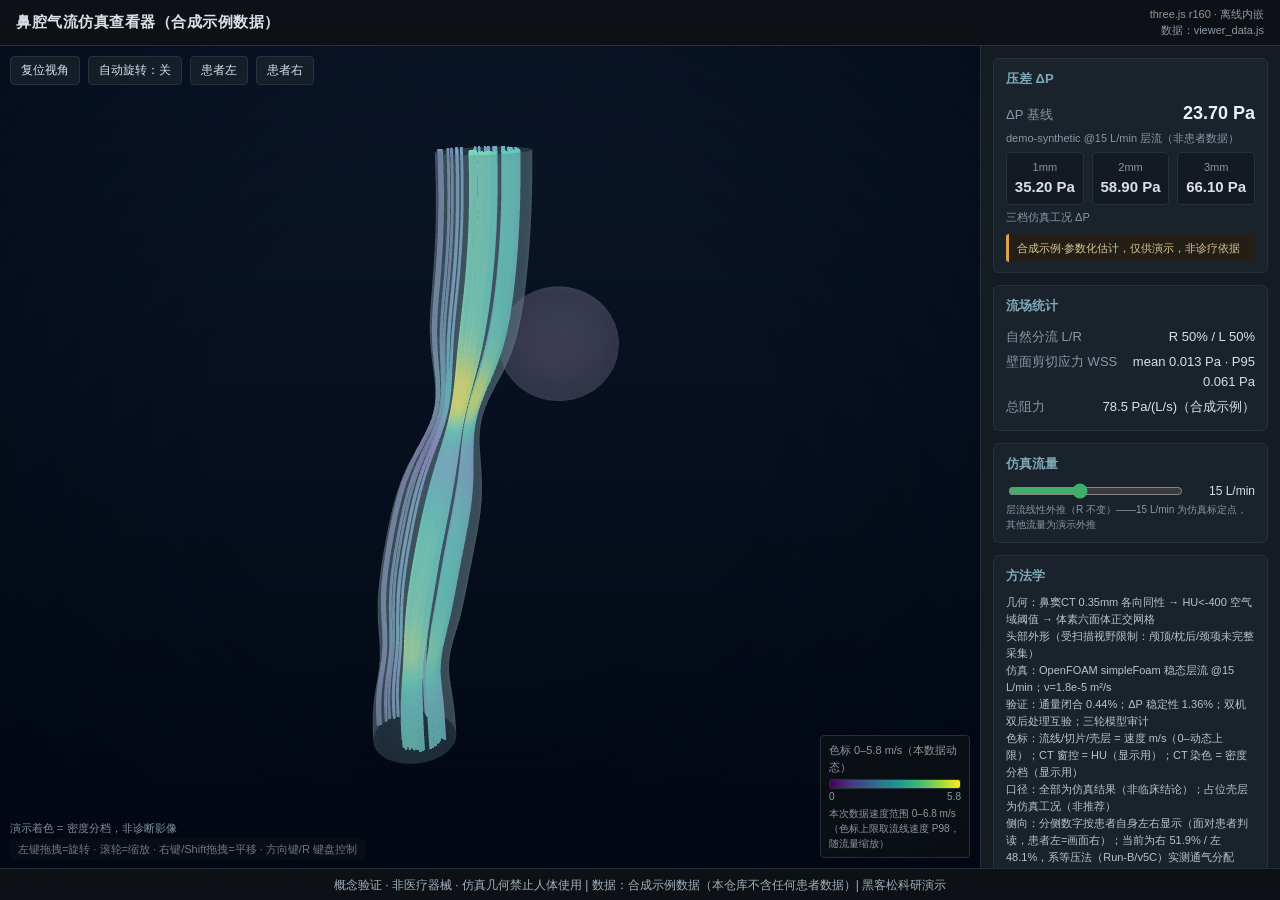
==== code/viewer/viewer.html @ cd828124 "T11 开源脱敏版初始提交：管线代码 + 合成示例查看器（无患者数据）" ====
<!DOCTYPE html>
<html lang="zh-CN">
<head>
<meta charset="utf-8">
<meta name="viewport" content="width=device-width, initial-scale=1">
<link rel="icon" href="data:,">
<title>鼻腔气流 3D 交互查看器</title>
<style>
:root{--bg:#101418;--panel:#151b22;--card:#1a222b;--line:#26313d;--text:#d8e0e8;--dim:#8a97a5;--accent:#7fa8b8}
*{box-sizing:border-box}
html,body{height:100%}
body{margin:0;background:var(--bg);color:var(--text);font:13px/1.5 "Microsoft YaHei","PingFang SC","Noto Sans SC","Segoe UI",sans-serif;overflow:hidden}
#app{display:flex;flex-direction:column;height:100vh}
header{flex:0 0 46px;display:flex;align-items:center;justify-content:space-between;padding:0 16px;background:#0d1116;border-bottom:1px solid var(--line)}
#app-title{font-size:15px;font-weight:600;letter-spacing:.5px}
#hdr-right{font-size:11px;color:var(--dim);text-align:right;line-height:1.4}
main{flex:1;display:flex;min-height:0} /* T10-F2：不写 flex-wrap——实测 wrap 会让行交叉尺寸退化为 max-content（1920 画布撑到 2115px、720 竖屏画布高度归零）；窄屏改由 @media 列向布局承担 */
#canvas-wrap{position:relative;flex:1 1 480px;min-width:0;background:linear-gradient(180deg,#0a1628 0%,#020814 100%)} /* T8-P0 R4：深蓝→近黑临床工作站渐变底，经 alpha 透明清屏透出 */ /* T10-F2：弹性化，窄屏可整行换出 */
#glcanvas{position:absolute;top:0;left:0;width:100%;height:100%;display:block;touch-action:none}
#vignette{position:absolute;top:0;left:0;width:100%;height:100%;pointer-events:none;background:radial-gradient(ellipse at 50% 46%,rgba(0,0,0,0) 42%,rgba(2,8,20,.30) 72%,rgba(2,8,20,.62) 100%)} /* 暗角：纯 CSS 叠加层，不进渲染管线、不吃帧率 */
#toolbar{position:absolute;top:10px;left:10px;display:flex;gap:8px}
#toolbar button{background:#1a222bcc;color:var(--text);border:1px solid var(--line);border-radius:4px;padding:5px 10px;font-size:12px;cursor:pointer}
#toolbar button:hover{border-color:#4d6472}
#toolbar button.on{background:#234452;border-color:#3fae6a;color:#c9ecd6}
#toolbar .t10-short{display:none} /* Y3：宽屏用完整文案「患者左/患者右」，紧凑档在下方 @media 覆盖为「左/右」 */
#hint{position:absolute;left:10px;bottom:8px;font-size:11px;color:#6b7a89;background:#0d111699;padding:3px 8px;border-radius:4px;pointer-events:none;max-width:calc(100% - 200px);white-space:nowrap;overflow:hidden;text-overflow:ellipsis} /* T10-F2：限宽避让右下角色标，窄视口省略号收尾 */
#ct-note{position:absolute;left:10px;bottom:32px;font-size:11px;opacity:.8;color:#9fb0bd;pointer-events:none} /* T8-P0：画布角常驻合规小字 */
#panel{flex:0 1 300px;min-width:0;overflow-y:auto;padding:12px;background:var(--panel);border-left:1px solid var(--line)}
.card{background:var(--card);border:1px solid var(--line);border-radius:6px;padding:10px 12px;margin-bottom:12px}
.card h2{margin:0 0 8px;font-size:13px;color:var(--accent);font-weight:600}
.metric-row{display:flex;justify-content:space-between;align-items:baseline;gap:8px;padding:3px 0}
.metric-row .k{color:var(--dim);flex:0 0 auto}
.metric-row .v{text-align:right;font-variant-numeric:tabular-nums}
.metric-row.big .v{font-size:18px;font-weight:600;color:#eaf2f8}
.sub{font-size:11px;color:var(--dim);margin:0 0 6px}
.tri{display:flex;gap:8px;margin:4px 0 2px}
.tri>div{flex:1;background:#141a21;border:1px solid var(--line);border-radius:4px;padding:6px 4px;text-align:center}
.tri .k{display:block;font-size:11px;color:var(--dim)}
.tri .v{font-size:15px;font-weight:600;font-variant-numeric:tabular-nums}
.note{margin-top:8px;padding:6px 8px;background:#231f16;border-left:3px solid #d9a441;border-radius:3px;font-size:11px;color:#d9c79a}
#curve-box svg{width:100%;height:auto;display:block}
.caption{margin-top:6px;font-size:11px;color:var(--dim);text-align:center}
label.chk{display:flex;align-items:center;gap:8px;padding:3px 0;cursor:pointer}
label.chk input{accent-color:#3fae6a}
label.chk.dis{color:#5a6774;cursor:default}
.legend{margin-top:10px}
.legend-title{font-size:11px;color:var(--dim);margin-bottom:4px}
#legend-bar{height:10px;border-radius:3px;border:1px solid var(--line)}
.legend-scale{display:flex;justify-content:space-between;font-size:10px;color:var(--dim)}
#legend{position:absolute;right:10px;bottom:10px;z-index:10;pointer-events:none;margin:0;width:150px;padding:6px 8px;background:#0d1116cc;border:1px solid var(--line);border-radius:4px} /* T10-F2：色标唯一事实源移入视口右下角 */
.slider-row{display:flex;align-items:center;gap:8px;margin:6px 0 2px}
.slider-row input[type=range]{flex:1;accent-color:#3fae6a}
.slider-row .sl-val{font-variant-numeric:tabular-nums;min-width:62px;text-align:right;font-size:12px}
.caliber{font-size:10px;color:var(--dim);line-height:1.45;margin-top:2px}
#breath-phase{position:absolute;top:48px;left:10px;display:none;align-items:center;gap:8px;background:#0d111699;border:1px solid var(--line);border-radius:4px;padding:4px 10px;font-size:11px;color:#c9ecd6}
#breath-bar{width:64px;height:4px;background:#232c36;border-radius:2px;overflow:hidden}
#breath-fill{height:100%;width:0;background:#3fae6a}
#probe-tip{position:absolute;display:none;pointer-events:none;background:#0d1116ee;border:1px solid #3fae6a;color:#d8e0e8;font-size:11px;padding:3px 8px;border-radius:4px;white-space:nowrap;z-index:20}
.info-i{cursor:help;opacity:.75;font-size:11px}
#ct-presets{display:flex;flex-wrap:wrap;gap:6px;margin:6px 0 2px}
#ct-presets button{background:#1a222b;color:var(--text);border:1px solid var(--line);border-radius:4px;padding:4px 8px;font-size:11px;cursor:pointer}
#ct-presets button:hover{border-color:#4d6472}
#ct-presets button.on{background:#234452;border-color:#3fae6a;color:#c9ecd6}
.sl-k{color:var(--dim);font-size:11px;flex:0 0 52px}
#ab-badge-l,#ab-badge-r{position:absolute;top:10px;display:none;background:#0d1116cc;border:1px solid var(--line);border-radius:4px;padding:3px 8px;font-size:11px;color:#e8eef4;pointer-events:none;z-index:15;white-space:nowrap}
#ab-badge-l{left:25%;transform:translateX(-50%)}
#ab-badge-r{left:75%;transform:translateX(-50%)}
#btn-ab{background:#1a222bcc;color:var(--text);border:1px solid var(--line);border-radius:4px;padding:3px 9px;font-size:11px;cursor:pointer}
#btn-ab.on{background:#234452;border-color:#3fae6a;color:#c9ecd6}
#ab-tier{background:#1a222b;color:var(--text);border:1px solid var(--line);border-radius:4px;padding:2px 4px;font-size:11px;display:none;margin-left:6px}
/* T11 补丁①（k3 终审 C-1）：A/B 对比模块=阶段二内容，不进主演示流；JS/数据不动，探针与 setAB 保持项不受影响 */
#hdr-ab{display:none}
/* T11 补丁①（k3 终审 C-1）：ΔP-占位曲线卡同步隐藏（同属方案对比模块） */
#curve-card{display:none}
.methodology{font-size:11px;line-height:1.55;color:#b9c4cf;white-space:pre-line}
#ct-thumbs{display:flex;gap:8px;flex-wrap:wrap}
#ct-thumbs figure{margin:0;text-align:center}
#ct-thumbs img{width:104px;height:104px;border:1px solid var(--line);border-radius:4px;display:block;background:#000}
#ct-thumbs figcaption{font-size:10px;color:var(--dim);margin-top:2px}
footer{flex:0 0 32px;display:flex;align-items:center;justify-content:center;background:#0d1116;border-top:1px solid var(--line);font-size:12px;color:#9fb0bd;text-align:center;padding:0 8px}
.err{background:#3a1a1a;border:1px solid #7a3030;color:#f0b0b0;padding:8px 10px;border-radius:4px;margin-bottom:10px}
@media (max-width:480px){
  main{flex-direction:column}
  #canvas-wrap{flex:1 1 480px}
  #panel{flex:1 1 300px;border-left:0;border-top:1px solid var(--line)}
  #legend{width:112px;padding:4px 6px;right:8px;bottom:8px}
  #legend .legend-title{font-size:10px}
  #hint{font-size:10px;max-width:56%;white-space:nowrap;overflow:hidden;text-overflow:ellipsis;bottom:6px}
  #toolbar{flex-wrap:wrap;max-width:calc(100% - 20px)} /* Y3：四按钮在 414px 宽下换行，不溢出画布 */
  #toolbar button{padding:4px 7px;font-size:11px}
  #toolbar .t10-full{display:none}
  #toolbar .t10-short{display:inline}
}
</style>
</head>
<body>
<div id="app">
  <header>
    <div id="app-title">鼻腔气流 3D 交互查看器</div>
    <div id="hdr-ab"><button id="btn-ab" type="button">方案对比：关</button><select id="ab-tier" aria-label="对比壳层档位"><option value="1">1mm</option><option value="2">2mm</option><option value="3">3mm</option></select></div>
    <div id="hdr-right"><span id="hdr-rev"></span><br><span id="hdr-src"></span></div>
  </header>
  <main>
    <div id="canvas-wrap">
      <canvas id="glcanvas"></canvas>
      <div id="vignette"></div>
      <div id="toolbar">
        <button id="btn-reset" type="button">复位视角</button>
        <button id="btn-rotate" type="button">自动旋转：关</button>
        <button id="btn-side-l" type="button" title="镜头导航到患者左半侧标准侧位"><span class="t10-full">患者左</span><span class="t10-short">左</span></button>
        <button id="btn-side-r" type="button" title="镜头导航到患者右半侧标准侧位"><span class="t10-full">患者右</span><span class="t10-short">右</span></button>
      </div>
      <div id="hint">左键拖拽=旋转 · 滚轮=缩放 · 右键/Shift拖拽=平移 · 方向键/R 键盘控制</div>
      <div id="ct-note">演示着色 = 密度分档，非诊断影像</div>
      <div class="legend" id="legend">
        <div class="legend-title" id="legend-title">速度色标（m/s）</div>
        <div id="legend-bar"></div>
        <div class="legend-scale"><span>0</span><span id="legend-max">11</span></div>
        <div id="spd-range-note" style="font-size:10px;opacity:.65;margin-top:2px"></div>
      </div>
      <div id="breath-phase"><span id="breath-label">吸入</span><div id="breath-bar"><div id="breath-fill"></div></div></div>
      <div id="probe-tip"></div>
      <div id="ab-badge-l"></div>
      <div id="ab-badge-r"></div>
    </div>
    <aside id="panel">
      <div id="data-error" class="err" style="display:none"></div>

      <section class="card">
        <h2>压差 ΔP</h2>
        <div class="metric-row big"><span class="k">ΔP 基线</span><span class="v" id="m-dp-base">—</span></div>
        <div class="sub" id="m-case"></div>
        <div class="tri">
          <div><span class="k">1mm</span><span class="v" id="m-dp1">—</span></div>
          <div><span class="k">2mm</span><span class="v" id="m-dp2">—</span></div>
          <div><span class="k">3mm</span><span class="v" id="m-dp3">—</span></div>
        </div>
        <div class="sub" style="margin-top:4px">三档仿真工况 ΔP</div>
        <div class="note" id="m-dpnote"></div>
      </section>

      <section class="card">
        <h2>流场统计</h2>
        <div class="metric-row"><span class="k">自然分流 L/R</span><span class="v" id="m-split">—</span></div>
        <div class="metric-row"><span class="k">壁面剪切应力 WSS</span><span class="v" id="m-wss">—</span></div>
        <div class="metric-row"><span class="k">总阻力</span><span class="v" id="m-res">—</span></div>
        <div class="metric-row" id="row-splitdp" style="display:none"><span class="k">分侧压降（Run-A 口径）</span><span class="v" id="m-splitdp">—</span></div>
        <div class="caliber" id="row-splitdp-note" style="display:none">ΔP 18.45 Pa 系 v5 定流量口径；R 66.2 与分侧数字系 v5C 等压法口径（见方法学面板）；两口径不可互换</div>
      </section>

      <section class="card" id="flow-card">
        <h2>仿真流量</h2>
        <div class="slider-row"><input type="range" id="sl-flow" min="5" max="30" step="1" value="15" aria-label="流量 Q（L/min）"><span class="sl-val" id="sl-flow-val">15 L/min</span></div>
        <div class="caliber">层流线性外推（R 不变）——15 L/min 为仿真标定点，其他流量为演示外推</div>
      </section>

      <section class="card" id="curve-card">
        <h2>ΔP – 占位体积曲线</h2>
        <div id="curve-box"></div>
        <div class="caption">仿真趋势参考（非剂量建议）</div>
      </section>

      <section class="card" id="ct-card" style="display:none">
        <h2>CT 体绘制</h2>
        <label class="chk"><input type="checkbox" id="cb-ct" checked> CT 体绘制（显示用，不判组织，不影响气流计算）</label>
        <div id="ct-presets"></div>
        <div class="slider-row"><span class="sl-k">HU下限</span><input type="range" id="sl-hu-lo" min="-1024" max="2047" step="1"><span class="sl-val" id="sl-hu-lo-val">—</span></div>
        <div class="slider-row"><span class="sl-k">HU上限</span><input type="range" id="sl-hu-hi" min="-1024" max="2047" step="1"><span class="sl-val" id="sl-hu-hi-val">—</span></div>
        <div class="slider-row" id="row-ct-z" style="display:none"><span class="sl-k">切片 z</span><input type="range" id="sl-ct-z" min="0" max="255" step="1" value="128"><span class="sl-val" id="sl-ct-z-val">—</span></div>
        <div class="slider-row"><span class="sl-k">采样质量</span><input type="range" id="sl-ct-q" min="0.25" max="1" step="0.25" value="0.5"><span class="sl-val" id="sl-ct-q-val">0.5</span></div>
        <div class="caliber" id="ct-mode-note"></div>
      </section>

      <section class="card">
        <h2>方法学</h2>
        <div class="methodology" id="methodology-box">几何：鼻窦CT 0.35mm 各向同性 → HU&lt;-400 空气域阈值 → 体素六面体正交网格
头部外形（受扫描视野限制：颅顶/枕后/颈项未完整采集）
仿真：OpenFOAM simpleFoam 稳态层流 @15 L/min；ν=1.8e-5 m²/s
验证：通量闭合 0.44%；ΔP 稳定性 1.36%；双机双后处理互验；三轮模型审计
色标：流线/切片/壳层 = 速度 m/s（0–动态上限）；CT 窗控 = HU（显示用）；CT 染色 = 密度分档（显示用）
口径：全部为仿真结果（非临床结论）；占位壳层为仿真工况（非推荐）
侧向：分侧数字按患者自身左右显示（面对患者判读，患者左=画面右）；当前为右 51.9% / 左 48.1%，系等压法（Run-B/v5C）实测通气分配——患者右鼻孔开口面积占比约 39%，通气却过半；分侧压降 R 13.99 / L 21.30 Pa 为 Run-A 面积分流口径；临床意义待主诊医师复核，不作诊断依据；画面方位导航用工具条「患者左/患者右」按钮</div>
      </section>

      <section class="card" id="ct-thumb-card" style="display:none">
        <h2>CT 缩略图</h2>
        <div id="ct-thumbs"></div>
        <div class="caption" id="ct-thumb-caption">本模型由此重建（鼻窦CT 0.35mm 各向同性）</div>
      </section>

      <section class="card">
        <h2>图层控制</h2>
        <label class="chk" id="row-skin" style="display:none"><input type="checkbox" id="cb-skin"> 头部外形（皮肤壳）<span class="info-i" title="由同一 CT 全视野重建：颅顶/枕后/颈项超出扫描视野，断面以暗灰显示并描边">ⓘ</span></label>
        <label class="chk"><input type="checkbox" id="cb-breath"> 呼吸模式</label>
        <div class="caliber" style="margin:-2px 0 4px 24px">吸气相演示动画——呼气未仿真</div>
        <label class="chk"><input type="checkbox" id="cb-cavity" checked> 鼻腔本体</label>
        <label class="chk"><input type="checkbox" id="cb-sinus" checked> 鼻窦<span class="info-i" title="鼻窦区气流接近零是生理现象（自然口细小，近乎死腔）——本仿真域包含鼻窦">ⓘ</span></label>
        <label class="chk"><input type="checkbox" id="cb-lines" checked> 流线</label>
        <label class="chk"><input type="checkbox" id="cb-slices"> 切片点云</label>
        <label class="chk"><input type="checkbox" id="cb-ph-1"> 1mm 仿真工况壳层</label>
        <label class="chk"><input type="checkbox" id="cb-ph-2"> 2mm 仿真工况壳层</label>
        <label class="chk"><input type="checkbox" id="cb-ph-3"> 3mm 仿真工况壳层</label>
      </section>

      <section class="card">
        <h2>视角操作</h2>
        <div class="slider-row"><input type="range" id="sl-sens" min="0.5" max="2" step="0.1" value="1" aria-label="旋转灵敏度"><span class="sl-val" id="sl-sens-val">1.0×</span></div>
        <div class="caliber">旋转灵敏度同时作用于平移；复位视角按钮不受影响</div>
      </section>
    </aside>
  </main>
  <footer id="disclaimer">概念验证 · 非医疗器械 · 仿真几何禁止人体使用 | 数据：合成示例数据（本仓库不含任何患者数据）| 黑客松科研演示</footer>
</div>

<!--
【DEV-MOCK · 开发期模拟数据说明】
正式数据由外部 viewer_data.js（window.VIEWER_DATA）提供；当该文件未加载时，主程序会自动提取并执行
本注释块内两个标记之间的 JS 代码（小规模：约1000面球+鼻腔/鼻窦各500面小球+10条线+3档小壳+curve），注入 window.VIEWER_DATA。
正式使用时 viewer_data.js 存在，本段不生效；也可将两标记之间的代码整体复制到 script 标签中手动启用。
注意：两个标记之间必须是可独立执行的纯 JS（勿加入说明文字）。
DEV-MOCK-BEGIN
window.VIEWER_DATA = (function () {
  'use strict';
  function sphere(radius, stacks, slices) {
    var pos = [], idx = [], s, j, phi, theta, sp, cp, a, b, c, d;
    for (s = 0; s <= stacks; s += 1) {
      phi = s * Math.PI / stacks; sp = Math.sin(phi); cp = Math.cos(phi);
      for (j = 0; j < slices; j += 1) {
        theta = j * 2 * Math.PI / slices;
        pos.push(radius * sp * Math.cos(theta), radius * cp, radius * sp * Math.sin(theta));
      }
    }
    for (s = 0; s < stacks; s += 1) {
      for (j = 0; j < slices; j += 1) {
        a = s * slices + j; b = s * slices + (j + 1) % slices;
        c = (s + 1) * slices + (j + 1) % slices; d = (s + 1) * slices + j;
        idx.push(a, d, c, a, c, b);
      }
    }
    return { positions: pos, indices: idx };
  }
  var air = sphere(28, 16, 32); /* 16*32*2 = 1024 三角面（约1000面球） */
  var lines = [], k, i, t, pts, spd, N = 24;
  for (k = 0; k < 10; k += 1) {
    pts = []; spd = [];
    for (i = 0; i < N; i += 1) {
      t = i / (N - 1);
      pts.push(-30 + 60 * t,
               7 * Math.sin(t * Math.PI + k) * ((k % 3) - 1),
               7 * Math.cos(t * Math.PI + k * 0.7));
      spd.push(11 * t * (0.4 + 0.6 * Math.abs(Math.sin(k * 1.3))));
    }
    lines.push({ points: pts, speed: spd });
  }
  var slices = [], zi, gx, gy, g, zArr = [-8, 0, 8];
  for (zi = 0; zi < 3; zi += 1) {
    pts = []; spd = [];
    for (gx = 0; gx < 8; gx += 1) {
      for (gy = 0; gy < 8; gy += 1) {
        g = -21 + 6 * gx;
        pts.push(g, -21 + 6 * gy, zArr[zi]);
        spd.push(Math.abs(g) / 21 * 8 + zArr[zi] * 0.1 + 2);
      }
    }
    slices.push({ z_mm: zArr[zi], positions: pts, speed: spd });
  }
  /* T4 数据契约 v2：鼻腔本体 / 鼻窦（各 500 面小球占位） */
  var cav = sphere(26, 10, 25); /* 10*25*2 = 500 面 */
  var sin = sphere(12, 10, 25); /* 500 面，整体上移模拟颅底鼻窦区域 */
  for (i = 0; i < sin.positions.length; i += 3) { sin.positions[i + 1] += 30; }
  var ph = [], radii = [30, 32, 34], mi;
  for (mi = 0; mi < 3; mi += 1) {
    var sh = sphere(radii[mi], 6, 12); /* 每档小壳 144 面 */
    ph.push({ mm: mi + 1, positions: sh.positions, indices: sh.indices });
  }
  return {
    meta: {
      title: '鼻腔气流 3D 交互查看器（DEV-MOCK 模拟数据）',
      caseBaseline: '模拟病例 · 15 L/min（层流）',
      units: { resistance: 'Pa·min/L' },
      metrics: {
        dP_baseline_Pa: 18.45,
        dP_1mm_Pa: 28.55,
        dP_2mm_Pa: 47.32,
        dP_3mm_Pa: 52.40,
        dP_note: '层流下界估计，不确定度±20-50%（占位档为仿真工况，非推荐）',
        split_L_pct: 55.3,
        split_R_pct: 44.7,
        wss_mean_Pa: 1.84,
        wss_p95_Pa: 6.72,
        resistance_total: 1.23
      }
    },
    airwayMesh: air,
    airwayCavity: cav,
    airwaySinus: sin,
    streamlines: lines,
    slices: slices,
    placeholders: ph,
    curve: { volumes_cm3: [0, 4.37, 8.24, 10.42], dP_Pa: [18.45, 28.55, 47.32, 52.40], band_Pa: [30, 150] }
  };
})();

/* T6 mock：256³ 递增梯度体（气道/鼻窦球 carve 空气腔，与 VIEWER_DATA 几何同帧对齐）+ 假缩略图 */
window.VOLUME_DATA = (function () {
  var nx = 256, ny = 256, nz = 256, N = nx * ny * nz;
  var ox = -48, oy = -48, oz = -48, sp = 96 / nx;
  var vol = new Uint8Array(N);
  var i3 = 0, x, y, z, vx, vy, vz, dy2, dz2, r2air, r2sin, v, c0, CH = 32768, bin = '';
  for (z = 0; z < nz; z += 1) {
    vz = oz + (z + 0.5) * sp; dz2 = vz * vz;
    for (y = 0; y < ny; y += 1) {
      vy = oy + (y + 0.5) * sp; dy2 = vy * vy;
      for (x = 0; x < nx; x += 1) {
        vx = ox + (x + 0.5) * sp;
        v = 180 + (i3 / N) * 75;                  /* 递增梯度基线（HU≈1143-2047，常规窗窗外→透明，不干扰含气窗演示） */
        r2air = vx * vx + dy2 + dz2;
        r2sin = vx * vx + (vy - 30) * (vy - 30) + dz2;
        if (r2air < 784 || r2sin < 144) { v = 6; }          /* 气道/鼻窦腔 → HU≈-953（空气，含气窗下透亮） */
        else if (r2air < 900 || r2sin < 210) { v = 150; }   /* 壁面环带 v=150 → HU≈783（=-1024+150/255×3071≈782）：高密度带顶端、已进入极高密度带过渡（750-850 smoothstep，极高带权重≈0.25）——绝非"软组织亮"（软组织约0~100HU） */
        else if (r2air < 961 || r2sin < 240) { v = 52; }    /* T8-P0 补：低/中密度带边界样例 v=52 → HU≈-398（≈-400 过渡点，smoothstep(-50,50,huV+400)≈0.53 → 低/中各半） */
        vol[i3] = v;
        i3 += 1;
      }
    }
  }
  for (c0 = 0; c0 < N; c0 += CH) {
    bin += String.fromCharCode.apply(null, vol.subarray(c0, Math.min(c0 + CH, N)));
  }
  function makeThumb(label) {
    try {
      var cv = document.createElement('canvas');
      cv.width = 96; cv.height = 96;
      var g = cv.getContext('2d');
      g.fillStyle = '#000'; g.fillRect(0, 0, 96, 96);
      g.strokeStyle = '#cfd6dd'; g.lineWidth = 5;
      g.beginPath(); g.arc(48, 48, 38, 0, Math.PI * 2); g.stroke();
      g.strokeStyle = '#7fa8b8'; g.lineWidth = 3;
      g.beginPath(); g.arc(48, 48, 14, 0, Math.PI * 2); g.stroke();
      g.fillStyle = '#8a97a5'; g.font = '9px monospace'; g.fillText(label, 4, 10);
      return cv.toDataURL('image/png');
    } catch (e) {
      return '[data-uri]';
    }
  }
  return {
    dims: [nx, ny, nz],
    spacing_mm: [sp, sp, sp],
    origin_mm: [ox, oy, oz],
    hu_map: { offset: -1024, scale: 3071 },
    volume_b64: btoa(bin),
    window_presets: { bone: { wc: 300, ww: 2000 }, soft_wide: { wc: 250, ww: 1200 }, soft: { wc: 50, ww: 400 }, air: { wc: -450, ww: 900 }, realistic: { wc: 500, ww: 2200 } },
    thumbs: [
      { z_mm: -8, img_b64: makeThumb('z=-8mm'), wc: -450, ww: 900 },
      { z_mm: 0, img_b64: makeThumb('z=0mm'), wc: -450, ww: 900 },
      { z_mm: 8, img_b64: makeThumb('z=8mm'), wc: -450, ww: 900 }
    ],
    metrics_deltaP: { dP_L_Pa: 13.99, dP_R_Pa: 21.30, note: 'Run-A 面积分流口径 @15 L/min' },
    meta: { patient: 'A（数据捐献者授权）', source: '鼻窦CT 0.35mm 各向同性', units: 'HU / mm' }
  };
})();
<!--
DEV-MOCK-END
-->
<script src="viewer_data.js"></script>
<script src="volume_data.js"></script>
<script src="skin_data.js"></script>
<script>
/* three.js r160 (build/three.min.js, unpkg three@0.160.0) 全文内嵌 */
console.warn('Scripts "build/three.js" and "build/three.min.js" are deprecated with r150+, and will be removed with r160. Please use ES Modules or alternatives: https://threejs.org/docs/index.html#manual/en/introduction/Installation'),
/**
 * @license
 * Copyright 2010-2023 Three.js Authors
 * SPDX-License-Identifier: MIT
 */
function(t,e){"object"==typeof exports&&"undefined"!=typeof module?e(exports):"function"==typeof define&&define.amd?define(["exports"],e):e((t="undefined"!=typeof globalThis?globalThis:t||self).THREE={})}(this,(function(t){"use strict";const e="160",n=1,i=2,r=3,s=0,a=1,o=100,l=204,c=205,h=0,u=1,d=2,p=0,m=1,f=2,g=3,_=4,v=5,x=6,y="attached",M="detached",S=300,b=301,T=302,E=303,w=304,A=306,R=1e3,C=1001,L=1002,P=1003,I=1004,U=1005,D=1006,N=1007,O=1008,F=1009,B=1012,z=1013,G=1014,H=1015,V=1016,k=1017,W=1018,X=1020,j=1023,q=1026,Y=1027,Z=1029,J=1031,K=1033,$=33776,Q=33777,tt=33778,et=33779,nt=35840,it=35841,rt=35842,st=35843,at=36196,ot=37492,lt=37496,ct=37808,ht=37809,ut=37810,dt=37811,pt=37812,mt=37813,ft=37814,gt=37815,_t=37816,vt=37817,xt=37818,yt=37819,Mt=37820,St=37821,bt=36492,Tt=36494,Et=36495,wt=36284,At=36285,Rt=36286,Ct=2300,Lt=2301,Pt=2302,It=2400,Ut=2401,Dt=2402,Nt=2500,Ot=2501,Ft=3e3,Bt=3001,zt="",Gt="srgb",Ht="srgb-linear",Vt="display-p3",kt="display-p3-linear",Wt="linear",Xt="srgb",jt="rec709",qt="p3",Yt=7680,Zt=35044,Jt="300 es",Kt=1035,$t=2e3,Qt=2001;class te{addEventListener(t,e){void 0===this._listeners&&(this._listeners={});const n=this._listeners;void 0===n[t]&&(n[t]=[]),-1===n[t].indexOf(e)&&n[t].push(e)}hasEventListener(t,e){if(void 0===this._listeners)return!1;const n=this._listeners;return void 0!==n[t]&&-1!==n[t].indexOf(e)}removeEventListener(t,e){if(void 0===this._listeners)return;const n=this._listeners[t];if(void 0!==n){const t=n.indexOf(e);-1!==t&&n.splice(t,1)}}dispatchEvent(t){if(void 0===this._listeners)return;const e=this._listeners[t.type];if(void 0!==e){t.target=this;const n=e.slice(0);for(let e=0,i=n.length;e<i;e++)n[e].call(this,t);t.target=null}}}const ee=["00","01","02","03","04","05","06","07","08","09","0a","0b","0c","0d","0e","0f","10","11","12","13","14","15","16","17","18","19","1a","1b","1c","1d","1e","1f","20","21","22","23","24","25","26","27","28","29","2a","2b","2c","2d","2e","2f","30","31","32","33","34","35","36","37","38","39","3a","3b","3c","3d","3e","3f","40","41","42","43","44","45","46","47","48","49","4a","4b","4c","4d","4e","4f","50","51","52","53","54","55","56","57","58","59","5a","5b","5c","5d","5e","5f","60","61","62","63","64","65","66","67","68","69","6a","6b","6c","6d","6e","6f","70","71","72","73","74","75","76","77","78","79","7a","7b","7c","7d","7e","7f","80","81","82","83","84","85","86","87","88","89","8a","8b","8c","8d","8e","8f","90","91","92","93","94","95","96","97","98","99","9a","9b","9c","9d","9e","9f","a0","a1","a2","a3","a4","a5","a6","a7","a8","a9","aa","ab","ac","ad","ae","af","b0","b1","b2","b3","b4","b5","b6","b7","b8","b9","ba","bb","bc","bd","be","bf","c0","c1","c2","c3","c4","c5","c6","c7","c8","c9","ca","cb","cc","cd","ce","cf","d0","d1","d2","d3","d4","d5","d6","d7","d8","d9","da","db","dc","dd","de","df","e0","e1","e2","e3","e4","e5","e6","e7","e8","e9","ea","eb","ec","ed","ee","ef","f0","f1","f2","f3","f4","f5","f6","f7","f8","f9","fa","fb","fc","fd","fe","ff"];let ne=1234567;const ie=Math.PI/180,re=180/Math.PI;function se(){const t=4294967295*Math.random()|0,e=4294967295*Math.random()|0,n=4294967295*Math.random()|0,i=4294967295*Math.random()|0;return(ee[255&t]+ee[t>>8&255]+ee[t>>16&255]+ee[t>>24&255]+"-"+ee[255&e]+ee[e>>8&255]+"-"+ee[e>>16&15|64]+ee[e>>24&255]+"-"+ee[63&n|128]+ee[n>>8&255]+"-"+ee[n>>16&255]+ee[n>>24&255]+ee[255&i]+ee[i>>8&255]+ee[i>>16&255]+ee[i>>24&255]).toLowerCase()}function ae(t,e,n){return Math.max(e,Math.min(n,t))}function oe(t,e){return(t%e+e)%e}function le(t,e,n){return(1-n)*t+n*e}function ce(t){return 0==(t&t-1)&&0!==t}function he(t){return Math.pow(2,Math.floor(Math.log(t)/Math.LN2))}function ue(t,e){switch(e.constructor){case Float32Array:return t;case Uint32Array:return t/4294967295;case Uint16Array:return t/65535;case Uint8Array:return t/255;case Int32Array:return Math.max(t/2147483647,-1);case Int16Array:return Math.max(t/32767,-1);case Int8Array:return Math.max(t/127,-1);default:throw new Error("Invalid component type.")}}function de(t,e){switch(e.constructor){case Float32Array:return t;case Uint32Array:return Math.round(4294967295*t);case Uint16Array:return Math.round(65535*t);case Uint8Array:return Math.round(255*t);case Int32Array:return Math.round(2147483647*t);case Int16Array:return Math.round(32767*t);case Int8Array:return Math.round(127*t);default:throw new Error("Invalid component type.")}}const pe={DEG2RAD:ie,RAD2DEG:re,generateUUID:se,clamp:ae,euclideanModulo:oe,mapLinear:function(t,e,n,i,r){return i+(t-e)*(r-i)/(n-e)},inverseLerp:function(t,e,n){return t!==e?(n-t)/(e-t):0},lerp:le,damp:function(t,e,n,i){return le(t,e,1-Math.exp(-n*i))},pingpong:function(t,e=1){return e-Math.abs(oe(t,2*e)-e)},smoothstep:function(t,e,n){return t<=e?0:t>=n?1:(t=(t-e)/(n-e))*t*(3-2*t)},smootherstep:function(t,e,n){return t<=e?0:t>=n?1:(t=(t-e)/(n-e))*t*t*(t*(6*t-15)+10)},randInt:function(t,e){return t+Math.floor(Math.random()*(e-t+1))},randFloat:function(t,e){return t+Math.random()*(e-t)},randFloatSpread:function(t){return t*(.5-Math.random())},seededRandom:function(t){void 0!==t&&(ne=t);let e=ne+=1831565813;return e=Math.imul(e^e>>>15,1|e),e^=e+Math.imul(e^e>>>7,61|e),((e^e>>>14)>>>0)/4294967296},degToRad:function(t){return t*ie},radToDeg:function(t){return t*re},isPowerOfTwo:ce,ceilPowerOfTwo:function(t){return Math.pow(2,Math.ceil(Math.log(t)/Math.LN2))},floorPowerOfTwo:he,setQuaternionFromProperEuler:function(t,e,n,i,r){const s=Math.cos,a=Math.sin,o=s(n/2),l=a(n/2),c=s((e+i)/2),h=a((e+i)/2),u=s((e-i)/2),d=a((e-i)/2),p=s((i-e)/2),m=a((i-e)/2);switch(r){case"XYX":t.set(o*h,l*u,l*d,o*c);break;case"YZY":t.set(l*d,o*h,l*u,o*c);break;case"ZXZ":t.set(l*u,l*d,o*h,o*c);break;case"XZX":t.set(o*h,l*m,l*p,o*c);break;case"YXY":t.set(l*p,o*h,l*m,o*c);break;case"ZYZ":t.set(l*m,l*p,o*h,o*c);break;default:console.warn("THREE.MathUtils: .setQuaternionFromProperEuler() encountered an unknown order: "+r)}},normalize:de,denormalize:ue};class me{constructor(t=0,e=0){me.prototype.isVector2=!0,this.x=t,this.y=e}get width(){return this.x}set width(t){this.x=t}get height(){return this.y}set height(t){this.y=t}set(t,e){return this.x=t,this.y=e,this}setScalar(t){return this.x=t,this.y=t,this}setX(t){return this.x=t,this}setY(t){return this.y=t,this}setComponent(t,e){switch(t){case 0:this.x=e;break;case 1:this.y=e;break;default:throw new Error("index is out of range: "+t)}return this}getComponent(t){switch(t){case 0:return this.x;case 1:return this.y;default:throw new Error("index is out of range: "+t)}}clone(){return new this.constructor(this.x,this.y)}copy(t){return this.x=t.x,this.y=t.y,this}add(t){return this.x+=t.x,this.y+=t.y,this}addScalar(t){return this.x+=t,this.y+=t,this}addVectors(t,e){return this.x=t.x+e.x,this.y=t.y+e.y,this}addScaledVector(t,e){return this.x+=t.x*e,this.y+=t.y*e,this}sub(t){return this.x-=t.x,this.y-=t.y,this}subScalar(t){return this.x-=t,this.y-=t,this}subVectors(t,e){return this.x=t.x-e.x,this.y=t.y-e.y,this}multiply(t){return this.x*=t.x,this.y*=t.y,this}multiplyScalar(t){return this.x*=t,this.y*=t,this}divide(t){return this.x/=t.x,this.y/=t.y,this}divideScalar(t){return this.multiplyScalar(1/t)}applyMatrix3(t){const e=this.x,n=this.y,i=t.elements;return this.x=i[0]*e+i[3]*n+i[6],this.y=i[1]*e+i[4]*n+i[7],this}min(t){return this.x=Math.min(this.x,t.x),this.y=Math.min(this.y,t.y),this}max(t){return this.x=Math.max(this.x,t.x),this.y=Math.max(this.y,t.y),this}clamp(t,e){return this.x=Math.max(t.x,Math.min(e.x,this.x)),this.y=Math.max(t.y,Math.min(e.y,this.y)),this}clampScalar(t,e){return this.x=Math.max(t,Math.min(e,this.x)),this.y=Math.max(t,Math.min(e,this.y)),this}clampLength(t,e){const n=this.length();return this.divideScalar(n||1).multiplyScalar(Math.max(t,Math.min(e,n)))}floor(){return this.x=Math.floor(this.x),this.y=Math.floor(this.y),this}ceil(){return this.x=Math.ceil(this.x),this.y=Math.ceil(this.y),this}round(){return this.x=Math.round(this.x),this.y=Math.round(this.y),this}roundToZero(){return this.x=Math.trunc(this.x),this.y=Math.trunc(this.y),this}negate(){return this.x=-this.x,this.y=-this.y,this}dot(t){return this.x*t.x+this.y*t.y}cross(t){return this.x*t.y-this.y*t.x}lengthSq(){return this.x*this.x+this.y*this.y}length(){return Math.sqrt(this.x*this.x+this.y*this.y)}manhattanLength(){return Math.abs(this.x)+Math.abs(this.y)}normalize(){return this.divideScalar(this.length()||1)}angle(){return Math.atan2(-this.y,-this.x)+Math.PI}angleTo(t){const e=Math.sqrt(this.lengthSq()*t.lengthSq());if(0===e)return Math.PI/2;const n=this.dot(t)/e;return Math.acos(ae(n,-1,1))}distanceTo(t){return Math.sqrt(this.distanceToSquared(t))}distanceToSquared(t){const e=this.x-t.x,n=this.y-t.y;return e*e+n*n}manhattanDistanceTo(t){return Math.abs(this.x-t.x)+Math.abs(this.y-t.y)}setLength(t){return this.normalize().multiplyScalar(t)}lerp(t,e){return this.x+=(t.x-this.x)*e,this.y+=(t.y-this.y)*e,this}lerpVectors(t,e,n){return this.x=t.x+(e.x-t.x)*n,this.y=t.y+(e.y-t.y)*n,this}equals(t){return t.x===this.x&&t.y===this.y}fromArray(t,e=0){return this.x=t[e],this.y=t[e+1],this}toArray(t=[],e=0){return t[e]=this.x,t[e+1]=this.y,t}fromBufferAttribute(t,e){return this.x=t.getX(e),this.y=t.getY(e),this}rotateAround(t,e){const n=Math.cos(e),i=Math.sin(e),r=this.x-t.x,s=this.y-t.y;return this.x=r*n-s*i+t.x,this.y=r*i+s*n+t.y,this}random(){return this.x=Math.random(),this.y=Math.random(),this}*[Symbol.iterator](){yield this.x,yield this.y}}class fe{constructor(t,e,n,i,r,s,a,o,l){fe.prototype.isMatrix3=!0,this.elements=[1,0,0,0,1,0,0,0,1],void 0!==t&&this.set(t,e,n,i,r,s,a,o,l)}set(t,e,n,i,r,s,a,o,l){const c=this.elements;return c[0]=t,c[1]=i,c[2]=a,c[3]=e,c[4]=r,c[5]=o,c[6]=n,c[7]=s,c[8]=l,this}identity(){return this.set(1,0,0,0,1,0,0,0,1),this}copy(t){const e=this.elements,n=t.elements;return e[0]=n[0],e[1]=n[1],e[2]=n[2],e[3]=n[3],e[4]=n[4],e[5]=n[5],e[6]=n[6],e[7]=n[7],e[8]=n[8],this}extractBasis(t,e,n){return t.setFromMatrix3Column(this,0),e.setFromMatrix3Column(this,1),n.setFromMatrix3Column(this,2),this}setFromMatrix4(t){const e=t.elements;return this.set(e[0],e[4],e[8],e[1],e[5],e[9],e[2],e[6],e[10]),this}multiply(t){return this.multiplyMatrices(this,t)}premultiply(t){return this.multiplyMatrices(t,this)}multiplyMatrices(t,e){const n=t.elements,i=e.elements,r=this.elements,s=n[0],a=n[3],o=n[6],l=n[1],c=n[4],h=n[7],u=n[2],d=n[5],p=n[8],m=i[0],f=i[3],g=i[6],_=i[1],v=i[4],x=i[7],y=i[2],M=i[5],S=i[8];return r[0]=s*m+a*_+o*y,r[3]=s*f+a*v+o*M,r[6]=s*g+a*x+o*S,r[1]=l*m+c*_+h*y,r[4]=l*f+c*v+h*M,r[7]=l*g+c*x+h*S,r[2]=u*m+d*_+p*y,r[5]=u*f+d*v+p*M,r[8]=u*g+d*x+p*S,this}multiplyScalar(t){const e=this.elements;return e[0]*=t,e[3]*=t,e[6]*=t,e[1]*=t,e[4]*=t,e[7]*=t,e[2]*=t,e[5]*=t,e[8]*=t,this}determinant(){const t=this.elements,e=t[0],n=t[1],i=t[2],r=t[3],s=t[4],a=t[5],o=t[6],l=t[7],c=t[8];return e*s*c-e*a*l-n*r*c+n*a*o+i*r*l-i*s*o}invert(){const t=this.elements,e=t[0],n=t[1],i=t[2],r=t[3],s=t[4],a=t[5],o=t[6],l=t[7],c=t[8],h=c*s-a*l,u=a*o-c*r,d=l*r-s*o,p=e*h+n*u+i*d;if(0===p)return this.set(0,0,0,0,0,0,0,0,0);const m=1/p;return t[0]=h*m,t[1]=(i*l-c*n)*m,t[2]=(a*n-i*s)*m,t[3]=u*m,t[4]=(c*e-i*o)*m,t[5]=(i*r-a*e)*m,t[6]=d*m,t[7]=(n*o-l*e)*m,t[8]=(s*e-n*r)*m,this}transpose(){let t;const e=this.elements;return t=e[1],e[1]=e[3],e[3]=t,t=e[2],e[2]=e[6],e[6]=t,t=e[5],e[5]=e[7],e[7]=t,this}getNormalMatrix(t){return this.setFromMatrix4(t).invert().transpose()}transposeIntoArray(t){const e=this.elements;return t[0]=e[0],t[1]=e[3],t[2]=e[6],t[3]=e[1],t[4]=e[4],t[5]=e[7],t[6]=e[2],t[7]=e[5],t[8]=e[8],this}setUvTransform(t,e,n,i,r,s,a){const o=Math.cos(r),l=Math.sin(r);return this.set(n*o,n*l,-n*(o*s+l*a)+s+t,-i*l,i*o,-i*(-l*s+o*a)+a+e,0,0,1),this}scale(t,e){return this.premultiply(ge.makeScale(t,e)),this}rotate(t){return this.premultiply(ge.makeRotation(-t)),this}translate(t,e){return this.premultiply(ge.makeTranslation(t,e)),this}makeTranslation(t,e){return t.isVector2?this.set(1,0,t.x,0,1,t.y,0,0,1):this.set(1,0,t,0,1,e,0,0,1),this}makeRotation(t){const e=Math.cos(t),n=Math.sin(t);return this.set(e,-n,0,n,e,0,0,0,1),this}makeScale(t,e){return this.set(t,0,0,0,e,0,0,0,1),this}equals(t){const e=this.elements,n=t.elements;for(let t=0;t<9;t++)if(e[t]!==n[t])return!1;return!0}fromArray(t,e=0){for(let n=0;n<9;n++)this.elements[n]=t[n+e];return this}toArray(t=[],e=0){const n=this.elements;return t[e]=n[0],t[e+1]=n[1],t[e+2]=n[2],t[e+3]=n[3],t[e+4]=n[4],t[e+5]=n[5],t[e+6]=n[6],t[e+7]=n[7],t[e+8]=n[8],t}clone(){return(new this.constructor).fromArray(this.elements)}}const ge=new fe;function _e(t){for(let e=t.length-1;e>=0;--e)if(t[e]>=65535)return!0;return!1}const ve={Int8Array:Int8Array,Uint8Array:Uint8Array,Uint8ClampedArray:Uint8ClampedArray,Int16Array:Int16Array,Uint16Array:Uint16Array,Int32Array:Int32Array,Uint32Array:Uint32Array,Float32Array:Float32Array,Float64Array:Float64Array};function xe(t,e){return new ve[t](e)}function ye(t){return document.createElementNS("http://www.w3.org/1999/xhtml",t)}function Me(){const t=ye("canvas");return t.style.display="block",t}const Se={};function be(t){t in Se||(Se[t]=!0,console.warn(t))}const Te=(new fe).set(.8224621,.177538,0,.0331941,.9668058,0,.0170827,.0723974,.9105199),Ee=(new fe).set(1.2249401,-.2249404,0,-.0420569,1.0420571,0,-.0196376,-.0786361,1.0982735),we={[Ht]:{transfer:Wt,primaries:jt,toReference:t=>t,fromReference:t=>t},[Gt]:{transfer:Xt,primaries:jt,toReference:t=>t.convertSRGBToLinear(),fromReference:t=>t.convertLinearToSRGB()},[kt]:{transfer:Wt,primaries:qt,toReference:t=>t.applyMatrix3(Ee),fromReference:t=>t.applyMatrix3(Te)},[Vt]:{transfer:Xt,primaries:qt,toReference:t=>t.convertSRGBToLinear().applyMatrix3(Ee),fromReference:t=>t.applyMatrix3(Te).convertLinearToSRGB()}},Ae=new Set([Ht,kt]),Re={enabled:!0,_workingColorSpace:Ht,get workingColorSpace(){return this._workingColorSpace},set workingColorSpace(t){if(!Ae.has(t))throw new Error(`Unsupported working color space, "${t}".`);this._workingColorSpace=t},convert:function(t,e,n){if(!1===this.enabled||e===n||!e||!n)return t;const i=we[e].toReference;return(0,we[n].fromReference)(i(t))},fromWorkingColorSpace:function(t,e){return this.convert(t,this._workingColorSpace,e)},toWorkingColorSpace:function(t,e){return this.convert(t,e,this._workingColorSpace)},getPrimaries:function(t){return we[t].primaries},getTransfer:function(t){return t===zt?Wt:we[t].transfer}};function Ce(t){return t<.04045?.0773993808*t:Math.pow(.9478672986*t+.0521327014,2.4)}function Le(t){return t<.0031308?12.92*t:1.055*Math.pow(t,.41666)-.055}let Pe;class Ie{static getDataURL(t){if(/^data:/i.test(t.src))return t.src;if("undefined"==typeof HTMLCanvasElement)return t.src;let e;if(t instanceof HTMLCanvasElement)e=t;else{void 0===Pe&&(Pe=ye("canvas")),Pe.width=t.width,Pe.height=t.height;const n=Pe.getContext("2d");t instanceof ImageData?n.putImageData(t,0,0):n.drawImage(t,0,0,t.width,t.height),e=Pe}return e.width>2048||e.height>2048?(console.warn("THREE.ImageUtils.getDataURL: Image converted to jpg for performance reasons",t),e.toDataURL("image/jpeg",.6)):e.toDataURL("image/png")}static sRGBToLinear(t){if("undefined"!=typeof HTMLImageElement&&t instanceof HTMLImageElement||"undefined"!=typeof HTMLCanvasElement&&t instanceof HTMLCanvasElement||"undefined"!=typeof ImageBitmap&&t instanceof ImageBitmap){const e=ye("canvas");e.width=t.width,e.height=t.height;const n=e.getContext("2d");n.drawImage(t,0,0,t.width,t.height);const i=n.getImageData(0,0,t.width,t.height),r=i.data;for(let t=0;t<r.length;t++)r[t]=255*Ce(r[t]/255);return n.putImageData(i,0,0),e}if(t.data){const e=t.data.slice(0);for(let t=0;t<e.length;t++)e instanceof Uint8Array||e instanceof Uint8ClampedArray?e[t]=Math.floor(255*Ce(e[t]/255)):e[t]=Ce(e[t]);return{data:e,width:t.width,height:t.height}}return console.warn("THREE.ImageUtils.sRGBToLinear(): Unsupported image type. No color space conversion applied."),t}}let Ue=0;class De{constructor(t=null){this.isSource=!0,Object.defineProperty(this,"id",{value:Ue++}),this.uuid=se(),this.data=t,this.version=0}set needsUpdate(t){!0===t&&this.version++}toJSON(t){const e=void 0===t||"string"==typeof t;if(!e&&void 0!==t.images[this.uuid])return t.images[this.uuid];const n={uuid:this.uuid,url:""},i=this.data;if(null!==i){let t;if(Array.isArray(i)){t=[];for(let e=0,n=i.length;e<n;e++)i[e].isDataTexture?t.push(Ne(i[e].image)):t.push(Ne(i[e]))}else t=Ne(i);n.url=t}return e||(t.images[this.uuid]=n),n}}function Ne(t){return"undefined"!=typeof HTMLImageElement&&t instanceof HTMLImageElement||"undefined"!=typeof HTMLCanvasElement&&t instanceof HTMLCanvasElement||"undefined"!=typeof ImageBitmap&&t instanceof ImageBitmap?Ie.getDataURL(t):t.data?{data:Array.from(t.data),width:t.width,height:t.height,type:t.data.constructor.name}:(console.warn("THREE.Texture: Unable to serialize Texture."),{})}let Oe=0;class Fe extends te{constructor(t=Fe.DEFAULT_IMAGE,e=Fe.DEFAULT_MAPPING,n=1001,i=1001,r=1006,s=1008,a=1023,o=1009,l=Fe.DEFAULT_ANISOTROPY,c=""){super(),this.isTexture=!0,Object.defineProperty(this,"id",{value:Oe++}),this.uuid=se(),this.name="",this.source=new De(t),this.mipmaps=[],this.mapping=e,this.channel=0,this.wrapS=n,this.wrapT=i,this.magFilter=r,this.minFilter=s,this.anisotropy=l,this.format=a,this.internalFormat=null,this.type=o,this.offset=new me(0,0),this.repeat=new me(1,1),this.center=new me(0,0),this.rotation=0,this.matrixAutoUpdate=!0,this.matrix=new fe,this.generateMipmaps=!0,this.premultiplyAlpha=!1,this.flipY=!0,this.unpackAlignment=4,"string"==typeof c?this.colorSpace=c:(be("THREE.Texture: Property .encoding has been replaced by .colorSpace."),this.colorSpace=c===Bt?Gt:zt),this.userData={},this.version=0,this.onUpdate=null,this.isRenderTargetTexture=!1,this.needsPMREMUpdate=!1}get image(){return this.source.data}set image(t=null){this.source.data=t}updateMatrix(){this.matrix.setUvTransform(this.offset.x,this.offset.y,this.repeat.x,this.repeat.y,this.rotation,this.center.x,this.center.y)}clone(){return(new this.constructor).copy(this)}copy(t){return this.name=t.name,this.source=t.source,this.mipmaps=t.mipmaps.slice(0),this.mapping=t.mapping,this.channel=t.channel,this.wrapS=t.wrapS,this.wrapT=t.wrapT,this.magFilter=t.magFilter,this.minFilter=t.minFilter,this.anisotropy=t.anisotropy,this.format=t.format,this.internalFormat=t.internalFormat,this.type=t.type,this.offset.copy(t.offset),this.repeat.copy(t.repeat),this.center.copy(t.center),this.rotation=t.rotation,this.matrixAutoUpdate=t.matrixAutoUpdate,this.matrix.copy(t.matrix),this.generateMipmaps=t.generateMipmaps,this.premultiplyAlpha=t.premultiplyAlpha,this.flipY=t.flipY,this.unpackAlignment=t.unpackAlignment,this.colorSpace=t.colorSpace,this.userData=JSON.parse(JSON.stringify(t.userData)),this.needsUpdate=!0,this}toJSON(t){const e=void 0===t||"string"==typeof t;if(!e&&void 0!==t.textures[this.uuid])return t.textures[this.uuid];const n={metadata:{version:4.6,type:"Texture",generator:"Texture.toJSON"},uuid:this.uuid,name:this.name,image:this.source.toJSON(t).uuid,mapping:this.mapping,channel:this.channel,repeat:[this.repeat.x,this.repeat.y],offset:[this.offset.x,this.offset.y],center:[this.center.x,this.center.y],rotation:this.rotation,wrap:[this.wrapS,this.wrapT],format:this.format,internalFormat:this.internalFormat,type:this.type,colorSpace:this.colorSpace,minFilter:this.minFilter,magFilter:this.magFilter,anisotropy:this.anisotropy,flipY:this.flipY,generateMipmaps:this.generateMipmaps,premultiplyAlpha:this.premultiplyAlpha,unpackAlignment:this.unpackAlignment};return Object.keys(this.userData).length>0&&(n.userData=this.userData),e||(t.textures[this.uuid]=n),n}dispose(){this.dispatchEvent({type:"dispose"})}transformUv(t){if(this.mapping!==S)return t;if(t.applyMatrix3(this.matrix),t.x<0||t.x>1)switch(this.wrapS){case R:t.x=t.x-Math.floor(t.x);break;case C:t.x=t.x<0?0:1;break;case L:1===Math.abs(Math.floor(t.x)%2)?t.x=Math.ceil(t.x)-t.x:t.x=t.x-Math.floor(t.x)}if(t.y<0||t.y>1)switch(this.wrapT){case R:t.y=t.y-Math.floor(t.y);break;case C:t.y=t.y<0?0:1;break;case L:1===Math.abs(Math.floor(t.y)%2)?t.y=Math.ceil(t.y)-t.y:t.y=t.y-Math.floor(t.y)}return this.flipY&&(t.y=1-t.y),t}set needsUpdate(t){!0===t&&(this.version++,this.source.needsUpdate=!0)}get encoding(){return be("THREE.Texture: Property .encoding has been replaced by .colorSpace."),this.colorSpace===Gt?Bt:Ft}set encoding(t){be("THREE.Texture: Property .encoding has been replaced by .colorSpace."),this.colorSpace=t===Bt?Gt:zt}}Fe.DEFAULT_IMAGE=null,Fe.DEFAULT_MAPPING=S,Fe.DEFAULT_ANISOTROPY=1;class Be{constructor(t=0,e=0,n=0,i=1){Be.prototype.isVector4=!0,this.x=t,this.y=e,this.z=n,this.w=i}get width(){return this.z}set width(t){this.z=t}get height(){return this.w}set height(t){this.w=t}set(t,e,n,i){return this.x=t,this.y=e,this.z=n,this.w=i,this}setScalar(t){return this.x=t,this.y=t,this.z=t,this.w=t,this}setX(t){return this.x=t,this}setY(t){return this.y=t,this}setZ(t){return this.z=t,this}setW(t){return this.w=t,this}setComponent(t,e){switch(t){case 0:this.x=e;break;case 1:this.y=e;break;case 2:this.z=e;break;case 3:this.w=e;break;default:throw new Error("index is out of range: "+t)}return this}getComponent(t){switch(t){case 0:return this.x;case 1:return this.y;case 2:return this.z;case 3:return this.w;default:throw new Error("index is out of range: "+t)}}clone(){return new this.constructor(this.x,this.y,this.z,this.w)}copy(t){return this.x=t.x,this.y=t.y,this.z=t.z,this.w=void 0!==t.w?t.w:1,this}add(t){return this.x+=t.x,this.y+=t.y,this.z+=t.z,this.w+=t.w,this}addScalar(t){return this.x+=t,this.y+=t,this.z+=t,this.w+=t,this}addVectors(t,e){return this.x=t.x+e.x,this.y=t.y+e.y,this.z=t.z+e.z,this.w=t.w+e.w,this}addScaledVector(t,e){return this.x+=t.x*e,this.y+=t.y*e,this.z+=t.z*e,this.w+=t.w*e,this}sub(t){return this.x-=t.x,this.y-=t.y,this.z-=t.z,this.w-=t.w,this}subScalar(t){return this.x-=t,this.y-=t,this.z-=t,this.w-=t,this}subVectors(t,e){return this.x=t.x-e.x,this.y=t.y-e.y,this.z=t.z-e.z,this.w=t.w-e.w,this}multiply(t){return this.x*=t.x,this.y*=t.y,this.z*=t.z,this.w*=t.w,this}multiplyScalar(t){return this.x*=t,this.y*=t,this.z*=t,this.w*=t,this}applyMatrix4(t){const e=this.x,n=this.y,i=this.z,r=this.w,s=t.elements;return this.x=s[0]*e+s[4]*n+s[8]*i+s[12]*r,this.y=s[1]*e+s[5]*n+s[9]*i+s[13]*r,this.z=s[2]*e+s[6]*n+s[10]*i+s[14]*r,this.w=s[3]*e+s[7]*n+s[11]*i+s[15]*r,this}divideScalar(t){return this.multiplyScalar(1/t)}setAxisAngleFromQuaternion(t){this.w=2*Math.acos(t.w);const e=Math.sqrt(1-t.w*t.w);return e<1e-4?(this.x=1,this.y=0,this.z=0):(this.x=t.x/e,this.y=t.y/e,this.z=t.z/e),this}setAxisAngleFromRotationMatrix(t){let e,n,i,r;const s=.01,a=.1,o=t.elements,l=o[0],c=o[4],h=o[8],u=o[1],d=o[5],p=o[9],m=o[2],f=o[6],g=o[10];if(Math.abs(c-u)<s&&Math.abs(h-m)<s&&Math.abs(p-f)<s){if(Math.abs(c+u)<a&&Math.abs(h+m)<a&&Math.abs(p+f)<a&&Math.abs(l+d+g-3)<a)return this.set(1,0,0,0),this;e=Math.PI;const t=(l+1)/2,o=(d+1)/2,_=(g+1)/2,v=(c+u)/4,x=(h+m)/4,y=(p+f)/4;return t>o&&t>_?t<s?(n=0,i=.707106781,r=.707106781):(n=Math.sqrt(t),i=v/n,r=x/n):o>_?o<s?(n=.707106781,i=0,r=.707106781):(i=Math.sqrt(o),n=v/i,r=y/i):_<s?(n=.707106781,i=.707106781,r=0):(r=Math.sqrt(_),n=x/r,i=y/r),this.set(n,i,r,e),this}let _=Math.sqrt((f-p)*(f-p)+(h-m)*(h-m)+(u-c)*(u-c));return Math.abs(_)<.001&&(_=1),this.x=(f-p)/_,this.y=(h-m)/_,this.z=(u-c)/_,this.w=Math.acos((l+d+g-1)/2),this}min(t){return this.x=Math.min(this.x,t.x),this.y=Math.min(this.y,t.y),this.z=Math.min(this.z,t.z),this.w=Math.min(this.w,t.w),this}max(t){return this.x=Math.max(this.x,t.x),this.y=Math.max(this.y,t.y),this.z=Math.max(this.z,t.z),this.w=Math.max(this.w,t.w),this}clamp(t,e){return this.x=Math.max(t.x,Math.min(e.x,this.x)),this.y=Math.max(t.y,Math.min(e.y,this.y)),this.z=Math.max(t.z,Math.min(e.z,this.z)),this.w=Math.max(t.w,Math.min(e.w,this.w)),this}clampScalar(t,e){return this.x=Math.max(t,Math.min(e,this.x)),this.y=Math.max(t,Math.min(e,this.y)),this.z=Math.max(t,Math.min(e,this.z)),this.w=Math.max(t,Math.min(e,this.w)),this}clampLength(t,e){const n=this.length();return this.divideScalar(n||1).multiplyScalar(Math.max(t,Math.min(e,n)))}floor(){return this.x=Math.floor(this.x),this.y=Math.floor(this.y),this.z=Math.floor(this.z),this.w=Math.floor(this.w),this}ceil(){return this.x=Math.ceil(this.x),this.y=Math.ceil(this.y),this.z=Math.ceil(this.z),this.w=Math.ceil(this.w),this}round(){return this.x=Math.round(this.x),this.y=Math.round(this.y),this.z=Math.round(this.z),this.w=Math.round(this.w),this}roundToZero(){return this.x=Math.trunc(this.x),this.y=Math.trunc(this.y),this.z=Math.trunc(this.z),this.w=Math.trunc(this.w),this}negate(){return this.x=-this.x,this.y=-this.y,this.z=-this.z,this.w=-this.w,this}dot(t){return this.x*t.x+this.y*t.y+this.z*t.z+this.w*t.w}lengthSq(){return this.x*this.x+this.y*this.y+this.z*this.z+this.w*this.w}length(){return Math.sqrt(this.x*this.x+this.y*this.y+this.z*this.z+this.w*this.w)}manhattanLength(){return Math.abs(this.x)+Math.abs(this.y)+Math.abs(this.z)+Math.abs(this.w)}normalize(){return this.divideScalar(this.length()||1)}setLength(t){return this.normalize().multiplyScalar(t)}lerp(t,e){return this.x+=(t.x-this.x)*e,this.y+=(t.y-this.y)*e,this.z+=(t.z-this.z)*e,this.w+=(t.w-this.w)*e,this}lerpVectors(t,e,n){return this.x=t.x+(e.x-t.x)*n,this.y=t.y+(e.y-t.y)*n,this.z=t.z+(e.z-t.z)*n,this.w=t.w+(e.w-t.w)*n,this}equals(t){return t.x===this.x&&t.y===this.y&&t.z===this.z&&t.w===this.w}fromArray(t,e=0){return this.x=t[e],this.y=t[e+1],this.z=t[e+2],this.w=t[e+3],this}toArray(t=[],e=0){return t[e]=this.x,t[e+1]=this.y,t[e+2]=this.z,t[e+3]=this.w,t}fromBufferAttribute(t,e){return this.x=t.getX(e),this.y=t.getY(e),this.z=t.getZ(e),this.w=t.getW(e),this}random(){return this.x=Math.random(),this.y=Math.random(),this.z=Math.random(),this.w=Math.random(),this}*[Symbol.iterator](){yield this.x,yield this.y,yield this.z,yield this.w}}class ze extends te{constructor(t=1,e=1,n={}){super(),this.isRenderTarget=!0,this.width=t,this.height=e,this.depth=1,this.scissor=new Be(0,0,t,e),this.scissorTest=!1,this.viewport=new Be(0,0,t,e);const i={width:t,height:e,depth:1};void 0!==n.encoding&&(be("THREE.WebGLRenderTarget: option.encoding has been replaced by option.colorSpace."),n.colorSpace=n.encoding===Bt?Gt:zt),n=Object.assign({generateMipmaps:!1,internalFormat:null,minFilter:D,depthBuffer:!0,stencilBuffer:!1,depthTexture:null,samples:0},n),this.texture=new Fe(i,n.mapping,n.wrapS,n.wrapT,n.magFilter,n.minFilter,n.format,n.type,n.anisotropy,n.colorSpace),this.texture.isRenderTargetTexture=!0,this.texture.flipY=!1,this.texture.generateMipmaps=n.generateMipmaps,this.texture.internalFormat=n.internalFormat,this.depthBuffer=n.depthBuffer,this.stencilBuffer=n.stencilBuffer,this.depthTexture=n.depthTexture,this.samples=n.samples}setSize(t,e,n=1){this.width===t&&this.height===e&&this.depth===n||(this.width=t,this.height=e,this.depth=n,this.texture.image.width=t,this.texture.image.height=e,this.texture.image.depth=n,this.dispose()),this.viewport.set(0,0,t,e),this.scissor.set(0,0,t,e)}clone(){return(new this.constructor).copy(this)}copy(t){this.width=t.width,this.height=t.height,this.depth=t.depth,this.scissor.copy(t.scissor),this.scissorTest=t.scissorTest,this.viewport.copy(t.viewport),this.texture=t.texture.clone(),this.texture.isRenderTargetTexture=!0;const e=Object.assign({},t.texture.image);return this.texture.source=new De(e),this.depthBuffer=t.depthBuffer,this.stencilBuffer=t.stencilBuffer,null!==t.depthTexture&&(this.depthTexture=t.depthTexture.clone()),this.samples=t.samples,this}dispose(){this.dispatchEvent({type:"dispose"})}}class Ge extends ze{constructor(t=1,e=1,n={}){super(t,e,n),this.isWebGLRenderTarget=!0}}class He extends Fe{constructor(t=null,e=1,n=1,i=1){super(null),this.isDataArrayTexture=!0,this.image={data:t,width:e,height:n,depth:i},this.magFilter=P,this.minFilter=P,this.wrapR=C,this.generateMipmaps=!1,this.flipY=!1,this.unpackAlignment=1}}class Ve extends Fe{constructor(t=null,e=1,n=1,i=1){super(null),this.isData3DTexture=!0,this.image={data:t,width:e,height:n,depth:i},this.magFilter=P,this.minFilter=P,this.wrapR=C,this.generateMipmaps=!1,this.flipY=!1,this.unpackAlignment=1}}class ke{constructor(t=0,e=0,n=0,i=1){this.isQuaternion=!0,this._x=t,this._y=e,this._z=n,this._w=i}static slerpFlat(t,e,n,i,r,s,a){let o=n[i+0],l=n[i+1],c=n[i+2],h=n[i+3];const u=r[s+0],d=r[s+1],p=r[s+2],m=r[s+3];if(0===a)return t[e+0]=o,t[e+1]=l,t[e+2]=c,void(t[e+3]=h);if(1===a)return t[e+0]=u,t[e+1]=d,t[e+2]=p,void(t[e+3]=m);if(h!==m||o!==u||l!==d||c!==p){let t=1-a;const e=o*u+l*d+c*p+h*m,n=e>=0?1:-1,i=1-e*e;if(i>Number.EPSILON){const r=Math.sqrt(i),s=Math.atan2(r,e*n);t=Math.sin(t*s)/r,a=Math.sin(a*s)/r}const r=a*n;if(o=o*t+u*r,l=l*t+d*r,c=c*t+p*r,h=h*t+m*r,t===1-a){const t=1/Math.sqrt(o*o+l*l+c*c+h*h);o*=t,l*=t,c*=t,h*=t}}t[e]=o,t[e+1]=l,t[e+2]=c,t[e+3]=h}static multiplyQuaternionsFlat(t,e,n,i,r,s){const a=n[i],o=n[i+1],l=n[i+2],c=n[i+3],h=r[s],u=r[s+1],d=r[s+2],p=r[s+3];return t[e]=a*p+c*h+o*d-l*u,t[e+1]=o*p+c*u+l*h-a*d,t[e+2]=l*p+c*d+a*u-o*h,t[e+3]=c*p-a*h-o*u-l*d,t}get x(){return this._x}set x(t){this._x=t,this._onChangeCallback()}get y(){return this._y}set y(t){this._y=t,this._onChangeCallback()}get z(){return this._z}set z(t){this._z=t,this._onChangeCallback()}get w(){return this._w}set w(t){this._w=t,this._onChangeCallback()}set(t,e,n,i){return this._x=t,this._y=e,this._z=n,this._w=i,this._onChangeCallback(),this}clone(){return new this.constructor(this._x,this._y,this._z,this._w)}copy(t){return this._x=t.x,this._y=t.y,this._z=t.z,this._w=t.w,this._onChangeCallback(),this}setFromEuler(t,e=!0){const n=t._x,i=t._y,r=t._z,s=t._order,a=Math.cos,o=Math.sin,l=a(n/2),c=a(i/2),h=a(r/2),u=o(n/2),d=o(i/2),p=o(r/2);switch(s){case"XYZ":this._x=u*c*h+l*d*p,this._y=l*d*h-u*c*p,this._z=l*c*p+u*d*h,this._w=l*c*h-u*d*p;break;case"YXZ":this._x=u*c*h+l*d*p,this._y=l*d*h-u*c*p,this._z=l*c*p-u*d*h,this._w=l*c*h+u*d*p;break;case"ZXY":this._x=u*c*h-l*d*p,this._y=l*d*h+u*c*p,this._z=l*c*p+u*d*h,this._w=l*c*h-u*d*p;break;case"ZYX":this._x=u*c*h-l*d*p,this._y=l*d*h+u*c*p,this._z=l*c*p-u*d*h,this._w=l*c*h+u*d*p;break;case"YZX":this._x=u*c*h+l*d*p,this._y=l*d*h+u*c*p,this._z=l*c*p-u*d*h,this._w=l*c*h-u*d*p;break;case"XZY":this._x=u*c*h-l*d*p,this._y=l*d*h-u*c*p,this._z=l*c*p+u*d*h,this._w=l*c*h+u*d*p;break;default:console.warn("THREE.Quaternion: .setFromEuler() encountered an unknown order: "+s)}return!0===e&&this._onChangeCallback(),this}setFromAxisAngle(t,e){const n=e/2,i=Math.sin(n);return this._x=t.x*i,this._y=t.y*i,this._z=t.z*i,this._w=Math.cos(n),this._onChangeCallback(),this}setFromRotationMatrix(t){const e=t.elements,n=e[0],i=e[4],r=e[8],s=e[1],a=e[5],o=e[9],l=e[2],c=e[6],h=e[10],u=n+a+h;if(u>0){const t=.5/Math.sqrt(u+1);this._w=.25/t,this._x=(c-o)*t,this._y=(r-l)*t,this._z=(s-i)*t}else if(n>a&&n>h){const t=2*Math.sqrt(1+n-a-h);this._w=(c-o)/t,this._x=.25*t,this._y=(i+s)/t,this._z=(r+l)/t}else if(a>h){const t=2*Math.sqrt(1+a-n-h);this._w=(r-l)/t,this._x=(i+s)/t,this._y=.25*t,this._z=(o+c)/t}else{const t=2*Math.sqrt(1+h-n-a);this._w=(s-i)/t,this._x=(r+l)/t,this._y=(o+c)/t,this._z=.25*t}return this._onChangeCallback(),this}setFromUnitVectors(t,e){let n=t.dot(e)+1;return n<Number.EPSILON?(n=0,Math.abs(t.x)>Math.abs(t.z)?(this._x=-t.y,this._y=t.x,this._z=0,this._w=n):(this._x=0,this._y=-t.z,this._z=t.y,this._w=n)):(this._x=t.y*e.z-t.z*e.y,this._y=t.z*e.x-t.x*e.z,this._z=t.x*e.y-t.y*e.x,this._w=n),this.normalize()}angleTo(t){return 2*Math.acos(Math.abs(ae(this.dot(t),-1,1)))}rotateTowards(t,e){const n=this.angleTo(t);if(0===n)return this;const i=Math.min(1,e/n);return this.slerp(t,i),this}identity(){return this.set(0,0,0,1)}invert(){return this.conjugate()}conjugate(){return this._x*=-1,this._y*=-1,this._z*=-1,this._onChangeCallback(),this}dot(t){return this._x*t._x+this._y*t._y+this._z*t._z+this._w*t._w}lengthSq(){return this._x*this._x+this._y*this._y+this._z*this._z+this._w*this._w}length(){return Math.sqrt(this._x*this._x+this._y*this._y+this._z*this._z+this._w*this._w)}normalize(){let t=this.length();return 0===t?(this._x=0,this._y=0,this._z=0,this._w=1):(t=1/t,this._x=this._x*t,this._y=this._y*t,this._z=this._z*t,this._w=this._w*t),this._onChangeCallback(),this}multiply(t){return this.multiplyQuaternions(this,t)}premultiply(t){return this.multiplyQuaternions(t,this)}multiplyQuaternions(t,e){const n=t._x,i=t._y,r=t._z,s=t._w,a=e._x,o=e._y,l=e._z,c=e._w;return this._x=n*c+s*a+i*l-r*o,this._y=i*c+s*o+r*a-n*l,this._z=r*c+s*l+n*o-i*a,this._w=s*c-n*a-i*o-r*l,this._onChangeCallback(),this}slerp(t,e){if(0===e)return this;if(1===e)return this.copy(t);const n=this._x,i=this._y,r=this._z,s=this._w;let a=s*t._w+n*t._x+i*t._y+r*t._z;if(a<0?(this._w=-t._w,this._x=-t._x,this._y=-t._y,this._z=-t._z,a=-a):this.copy(t),a>=1)return this._w=s,this._x=n,this._y=i,this._z=r,this;const o=1-a*a;if(o<=Number.EPSILON){const t=1-e;return this._w=t*s+e*this._w,this._x=t*n+e*this._x,this._y=t*i+e*this._y,this._z=t*r+e*this._z,this.normalize(),this}const l=Math.sqrt(o),c=Math.atan2(l,a),h=Math.sin((1-e)*c)/l,u=Math.sin(e*c)/l;return this._w=s*h+this._w*u,this._x=n*h+this._x*u,this._y=i*h+this._y*u,this._z=r*h+this._z*u,this._onChangeCallback(),this}slerpQuaternions(t,e,n){return this.copy(t).slerp(e,n)}random(){const t=Math.random(),e=Math.sqrt(1-t),n=Math.sqrt(t),i=2*Math.PI*Math.random(),r=2*Math.PI*Math.random();return this.set(e*Math.cos(i),n*Math.sin(r),n*Math.cos(r),e*Math.sin(i))}equals(t){return t._x===this._x&&t._y===this._y&&t._z===this._z&&t._w===this._w}fromArray(t,e=0){return this._x=t[e],this._y=t[e+1],this._z=t[e+2],this._w=t[e+3],this._onChangeCallback(),this}toArray(t=[],e=0){return t[e]=this._x,t[e+1]=this._y,t[e+2]=this._z,t[e+3]=this._w,t}fromBufferAttribute(t,e){return this._x=t.getX(e),this._y=t.getY(e),this._z=t.getZ(e),this._w=t.getW(e),this._onChangeCallback(),this}toJSON(){return this.toArray()}_onChange(t){return this._onChangeCallback=t,this}_onChangeCallback(){}*[Symbol.iterator](){yield this._x,yield this._y,yield this._z,yield this._w}}class We{constructor(t=0,e=0,n=0){We.prototype.isVector3=!0,this.x=t,this.y=e,this.z=n}set(t,e,n){return void 0===n&&(n=this.z),this.x=t,this.y=e,this.z=n,this}setScalar(t){return this.x=t,this.y=t,this.z=t,this}setX(t){return this.x=t,this}setY(t){return this.y=t,this}setZ(t){return this.z=t,this}setComponent(t,e){switch(t){case 0:this.x=e;break;case 1:this.y=e;break;case 2:this.z=e;break;default:throw new Error("index is out of range: "+t)}return this}getComponent(t){switch(t){case 0:return this.x;case 1:return this.y;case 2:return this.z;default:throw new Error("index is out of range: "+t)}}clone(){return new this.constructor(this.x,this.y,this.z)}copy(t){return this.x=t.x,this.y=t.y,this.z=t.z,this}add(t){return this.x+=t.x,this.y+=t.y,this.z+=t.z,this}addScalar(t){return this.x+=t,this.y+=t,this.z+=t,this}addVectors(t,e){return this.x=t.x+e.x,this.y=t.y+e.y,this.z=t.z+e.z,this}addScaledVector(t,e){return this.x+=t.x*e,this.y+=t.y*e,this.z+=t.z*e,this}sub(t){return this.x-=t.x,this.y-=t.y,this.z-=t.z,this}subScalar(t){return this.x-=t,this.y-=t,this.z-=t,this}subVectors(t,e){return this.x=t.x-e.x,this.y=t.y-e.y,this.z=t.z-e.z,this}multiply(t){return this.x*=t.x,this.y*=t.y,this.z*=t.z,this}multiplyScalar(t){return this.x*=t,this.y*=t,this.z*=t,this}multiplyVectors(t,e){return this.x=t.x*e.x,this.y=t.y*e.y,this.z=t.z*e.z,this}applyEuler(t){return this.applyQuaternion(je.setFromEuler(t))}applyAxisAngle(t,e){return this.applyQuaternion(je.setFromAxisAngle(t,e))}applyMatrix3(t){const e=this.x,n=this.y,i=this.z,r=t.elements;return this.x=r[0]*e+r[3]*n+r[6]*i,this.y=r[1]*e+r[4]*n+r[7]*i,this.z=r[2]*e+r[5]*n+r[8]*i,this}applyNormalMatrix(t){return this.applyMatrix3(t).normalize()}applyMatrix4(t){const e=this.x,n=this.y,i=this.z,r=t.elements,s=1/(r[3]*e+r[7]*n+r[11]*i+r[15]);return this.x=(r[0]*e+r[4]*n+r[8]*i+r[12])*s,this.y=(r[1]*e+r[5]*n+r[9]*i+r[13])*s,this.z=(r[2]*e+r[6]*n+r[10]*i+r[14])*s,this}applyQuaternion(t){const e=this.x,n=this.y,i=this.z,r=t.x,s=t.y,a=t.z,o=t.w,l=2*(s*i-a*n),c=2*(a*e-r*i),h=2*(r*n-s*e);return this.x=e+o*l+s*h-a*c,this.y=n+o*c+a*l-r*h,this.z=i+o*h+r*c-s*l,this}project(t){return this.applyMatrix4(t.matrixWorldInverse).applyMatrix4(t.projectionMatrix)}unproject(t){return this.applyMatrix4(t.projectionMatrixInverse).applyMatrix4(t.matrixWorld)}transformDirection(t){const e=this.x,n=this.y,i=this.z,r=t.elements;return this.x=r[0]*e+r[4]*n+r[8]*i,this.y=r[1]*e+r[5]*n+r[9]*i,this.z=r[2]*e+r[6]*n+r[10]*i,this.normalize()}divide(t){return this.x/=t.x,this.y/=t.y,this.z/=t.z,this}divideScalar(t){return this.multiplyScalar(1/t)}min(t){return this.x=Math.min(this.x,t.x),this.y=Math.min(this.y,t.y),this.z=Math.min(this.z,t.z),this}max(t){return this.x=Math.max(this.x,t.x),this.y=Math.max(this.y,t.y),this.z=Math.max(this.z,t.z),this}clamp(t,e){return this.x=Math.max(t.x,Math.min(e.x,this.x)),this.y=Math.max(t.y,Math.min(e.y,this.y)),this.z=Math.max(t.z,Math.min(e.z,this.z)),this}clampScalar(t,e){return this.x=Math.max(t,Math.min(e,this.x)),this.y=Math.max(t,Math.min(e,this.y)),this.z=Math.max(t,Math.min(e,this.z)),this}clampLength(t,e){const n=this.length();return this.divideScalar(n||1).multiplyScalar(Math.max(t,Math.min(e,n)))}floor(){return this.x=Math.floor(this.x),this.y=Math.floor(this.y),this.z=Math.floor(this.z),this}ceil(){return this.x=Math.ceil(this.x),this.y=Math.ceil(this.y),this.z=Math.ceil(this.z),this}round(){return this.x=Math.round(this.x),this.y=Math.round(this.y),this.z=Math.round(this.z),this}roundToZero(){return this.x=Math.trunc(this.x),this.y=Math.trunc(this.y),this.z=Math.trunc(this.z),this}negate(){return this.x=-this.x,this.y=-this.y,this.z=-this.z,this}dot(t){return this.x*t.x+this.y*t.y+this.z*t.z}lengthSq(){return this.x*this.x+this.y*this.y+this.z*this.z}length(){return Math.sqrt(this.x*this.x+this.y*this.y+this.z*this.z)}manhattanLength(){return Math.abs(this.x)+Math.abs(this.y)+Math.abs(this.z)}normalize(){return this.divideScalar(this.length()||1)}setLength(t){return this.normalize().multiplyScalar(t)}lerp(t,e){return this.x+=(t.x-this.x)*e,this.y+=(t.y-this.y)*e,this.z+=(t.z-this.z)*e,this}lerpVectors(t,e,n){return this.x=t.x+(e.x-t.x)*n,this.y=t.y+(e.y-t.y)*n,this.z=t.z+(e.z-t.z)*n,this}cross(t){return this.crossVectors(this,t)}crossVectors(t,e){const n=t.x,i=t.y,r=t.z,s=e.x,a=e.y,o=e.z;return this.x=i*o-r*a,this.y=r*s-n*o,this.z=n*a-i*s,this}projectOnVector(t){const e=t.lengthSq();if(0===e)return this.set(0,0,0);const n=t.dot(this)/e;return this.copy(t).multiplyScalar(n)}projectOnPlane(t){return Xe.copy(this).projectOnVector(t),this.sub(Xe)}reflect(t){return this.sub(Xe.copy(t).multiplyScalar(2*this.dot(t)))}angleTo(t){const e=Math.sqrt(this.lengthSq()*t.lengthSq());if(0===e)return Math.PI/2;const n=this.dot(t)/e;return Math.acos(ae(n,-1,1))}distanceTo(t){return Math.sqrt(this.distanceToSquared(t))}distanceToSquared(t){const e=this.x-t.x,n=this.y-t.y,i=this.z-t.z;return e*e+n*n+i*i}manhattanDistanceTo(t){return Math.abs(this.x-t.x)+Math.abs(this.y-t.y)+Math.abs(this.z-t.z)}setFromSpherical(t){return this.setFromSphericalCoords(t.radius,t.phi,t.theta)}setFromSphericalCoords(t,e,n){const i=Math.sin(e)*t;return this.x=i*Math.sin(n),this.y=Math.cos(e)*t,this.z=i*Math.cos(n),this}setFromCylindrical(t){return this.setFromCylindricalCoords(t.radius,t.theta,t.y)}setFromCylindricalCoords(t,e,n){return this.x=t*Math.sin(e),this.y=n,this.z=t*Math.cos(e),this}setFromMatrixPosition(t){const e=t.elements;return this.x=e[12],this.y=e[13],this.z=e[14],this}setFromMatrixScale(t){const e=this.setFromMatrixColumn(t,0).length(),n=this.setFromMatrixColumn(t,1).length(),i=this.setFromMatrixColumn(t,2).length();return this.x=e,this.y=n,this.z=i,this}setFromMatrixColumn(t,e){return this.fromArray(t.elements,4*e)}setFromMatrix3Column(t,e){return this.fromArray(t.elements,3*e)}setFromEuler(t){return this.x=t._x,this.y=t._y,this.z=t._z,this}setFromColor(t){return this.x=t.r,this.y=t.g,this.z=t.b,this}equals(t){return t.x===this.x&&t.y===this.y&&t.z===this.z}fromArray(t,e=0){return this.x=t[e],this.y=t[e+1],this.z=t[e+2],this}toArray(t=[],e=0){return t[e]=this.x,t[e+1]=this.y,t[e+2]=this.z,t}fromBufferAttribute(t,e){return this.x=t.getX(e),this.y=t.getY(e),this.z=t.getZ(e),this}random(){return this.x=Math.random(),this.y=Math.random(),this.z=Math.random(),this}randomDirection(){const t=2*(Math.random()-.5),e=Math.random()*Math.PI*2,n=Math.sqrt(1-t**2);return this.x=n*Math.cos(e),this.y=n*Math.sin(e),this.z=t,this}*[Symbol.iterator](){yield this.x,yield this.y,yield this.z}}const Xe=new We,je=new ke;class qe{constructor(t=new We(1/0,1/0,1/0),e=new We(-1/0,-1/0,-1/0)){this.isBox3=!0,this.min=t,this.max=e}set(t,e){return this.min.copy(t),this.max.copy(e),this}setFromArray(t){this.makeEmpty();for(let e=0,n=t.length;e<n;e+=3)this.expandByPoint(Ze.fromArray(t,e));return this}setFromBufferAttribute(t){this.makeEmpty();for(let e=0,n=t.count;e<n;e++)this.expandByPoint(Ze.fromBufferAttribute(t,e));return this}setFromPoints(t){this.makeEmpty();for(let e=0,n=t.length;e<n;e++)this.expandByPoint(t[e]);return this}setFromCenterAndSize(t,e){const n=Ze.copy(e).multiplyScalar(.5);return this.min.copy(t).sub(n),this.max.copy(t).add(n),this}setFromObject(t,e=!1){return this.makeEmpty(),this.expandByObject(t,e)}clone(){return(new this.constructor).copy(this)}copy(t){return this.min.copy(t.min),this.max.copy(t.max),this}makeEmpty(){return this.min.x=this.min.y=this.min.z=1/0,this.max.x=this.max.y=this.max.z=-1/0,this}isEmpty(){return this.max.x<this.min.x||this.max.y<this.min.y||this.max.z<this.min.z}getCenter(t){return this.isEmpty()?t.set(0,0,0):t.addVectors(this.min,this.max).multiplyScalar(.5)}getSize(t){return this.isEmpty()?t.set(0,0,0):t.subVectors(this.max,this.min)}expandByPoint(t){return this.min.min(t),this.max.max(t),this}expandByVector(t){return this.min.sub(t),this.max.add(t),this}expandByScalar(t){return this.min.addScalar(-t),this.max.addScalar(t),this}expandByObject(t,e=!1){t.updateWorldMatrix(!1,!1);const n=t.geometry;if(void 0!==n){const i=n.getAttribute("position");if(!0===e&&void 0!==i&&!0!==t.isInstancedMesh)for(let e=0,n=i.count;e<n;e++)!0===t.isMesh?t.getVertexPosition(e,Ze):Ze.fromBufferAttribute(i,e),Ze.applyMatrix4(t.matrixWorld),this.expandByPoint(Ze);else void 0!==t.boundingBox?(null===t.boundingBox&&t.computeBoundingBox(),Je.copy(t.boundingBox)):(null===n.boundingBox&&n.computeBoundingBox(),Je.copy(n.boundingBox)),Je.applyMatrix4(t.matrixWorld),this.union(Je)}const i=t.children;for(let t=0,n=i.length;t<n;t++)this.expandByObject(i[t],e);return this}containsPoint(t){return!(t.x<this.min.x||t.x>this.max.x||t.y<this.min.y||t.y>this.max.y||t.z<this.min.z||t.z>this.max.z)}containsBox(t){return this.min.x<=t.min.x&&t.max.x<=this.max.x&&this.min.y<=t.min.y&&t.max.y<=this.max.y&&this.min.z<=t.min.z&&t.max.z<=this.max.z}getParameter(t,e){return e.set((t.x-this.min.x)/(this.max.x-this.min.x),(t.y-this.min.y)/(this.max.y-this.min.y),(t.z-this.min.z)/(this.max.z-this.min.z))}intersectsBox(t){return!(t.max.x<this.min.x||t.min.x>this.max.x||t.max.y<this.min.y||t.min.y>this.max.y||t.max.z<this.min.z||t.min.z>this.max.z)}intersectsSphere(t){return this.clampPoint(t.center,Ze),Ze.distanceToSquared(t.center)<=t.radius*t.radius}intersectsPlane(t){let e,n;return t.normal.x>0?(e=t.normal.x*this.min.x,n=t.normal.x*this.max.x):(e=t.normal.x*this.max.x,n=t.normal.x*this.min.x),t.normal.y>0?(e+=t.normal.y*this.min.y,n+=t.normal.y*this.max.y):(e+=t.normal.y*this.max.y,n+=t.normal.y*this.min.y),t.normal.z>0?(e+=t.normal.z*this.min.z,n+=t.normal.z*this.max.z):(e+=t.normal.z*this.max.z,n+=t.normal.z*this.min.z),e<=-t.constant&&n>=-t.constant}intersectsTriangle(t){if(this.isEmpty())return!1;this.getCenter(rn),sn.subVectors(this.max,rn),Ke.subVectors(t.a,rn),$e.subVectors(t.b,rn),Qe.subVectors(t.c,rn),tn.subVectors($e,Ke),en.subVectors(Qe,$e),nn.subVectors(Ke,Qe);let e=[0,-tn.z,tn.y,0,-en.z,en.y,0,-nn.z,nn.y,tn.z,0,-tn.x,en.z,0,-en.x,nn.z,0,-nn.x,-tn.y,tn.x,0,-en.y,en.x,0,-nn.y,nn.x,0];return!!ln(e,Ke,$e,Qe,sn)&&(e=[1,0,0,0,1,0,0,0,1],!!ln(e,Ke,$e,Qe,sn)&&(an.crossVectors(tn,en),e=[an.x,an.y,an.z],ln(e,Ke,$e,Qe,sn)))}clampPoint(t,e){return e.copy(t).clamp(this.min,this.max)}distanceToPoint(t){return this.clampPoint(t,Ze).distanceTo(t)}getBoundingSphere(t){return this.isEmpty()?t.makeEmpty():(this.getCenter(t.center),t.radius=.5*this.getSize(Ze).length()),t}intersect(t){return this.min.max(t.min),this.max.min(t.max),this.isEmpty()&&this.makeEmpty(),this}union(t){return this.min.min(t.min),this.max.max(t.max),this}applyMatrix4(t){return this.isEmpty()||(Ye[0].set(this.min.x,this.min.y,this.min.z).applyMatrix4(t),Ye[1].set(this.min.x,this.min.y,this.max.z).applyMatrix4(t),Ye[2].set(this.min.x,this.max.y,this.min.z).applyMatrix4(t),Ye[3].set(this.min.x,this.max.y,this.max.z).applyMatrix4(t),Ye[4].set(this.max.x,this.min.y,this.min.z).applyMatrix4(t),Ye[5].set(this.max.x,this.min.y,this.max.z).applyMatrix4(t),Ye[6].set(this.max.x,this.max.y,this.min.z).applyMatrix4(t),Ye[7].set(this.max.x,this.max.y,this.max.z).applyMatrix4(t),this.setFromPoints(Ye)),this}translate(t){return this.min.add(t),this.max.add(t),this}equals(t){return t.min.equals(this.min)&&t.max.equals(this.max)}}const Ye=[new We,new We,new We,new We,new We,new We,new We,new We],Ze=new We,Je=new qe,Ke=new We,$e=new We,Qe=new We,tn=new We,en=new We,nn=new We,rn=new We,sn=new We,an=new We,on=new We;function ln(t,e,n,i,r){for(let s=0,a=t.length-3;s<=a;s+=3){on.fromArray(t,s);const a=r.x*Math.abs(on.x)+r.y*Math.abs(on.y)+r.z*Math.abs(on.z),o=e.dot(on),l=n.dot(on),c=i.dot(on);if(Math.max(-Math.max(o,l,c),Math.min(o,l,c))>a)return!1}return!0}const cn=new qe,hn=new We,un=new We;class dn{constructor(t=new We,e=-1){this.isSphere=!0,this.center=t,this.radius=e}set(t,e){return this.center.copy(t),this.radius=e,this}setFromPoints(t,e){const n=this.center;void 0!==e?n.copy(e):cn.setFromPoints(t).getCenter(n);let i=0;for(let e=0,r=t.length;e<r;e++)i=Math.max(i,n.distanceToSquared(t[e]));return this.radius=Math.sqrt(i),this}copy(t){return this.center.copy(t.center),this.radius=t.radius,this}isEmpty(){return this.radius<0}makeEmpty(){return this.center.set(0,0,0),this.radius=-1,this}containsPoint(t){return t.distanceToSquared(this.center)<=this.radius*this.radius}distanceToPoint(t){return t.distanceTo(this.center)-this.radius}intersectsSphere(t){const e=this.radius+t.radius;return t.center.distanceToSquared(this.center)<=e*e}intersectsBox(t){return t.intersectsSphere(this)}intersectsPlane(t){return Math.abs(t.distanceToPoint(this.center))<=this.radius}clampPoint(t,e){const n=this.center.distanceToSquared(t);return e.copy(t),n>this.radius*this.radius&&(e.sub(this.center).normalize(),e.multiplyScalar(this.radius).add(this.center)),e}getBoundingBox(t){return this.isEmpty()?(t.makeEmpty(),t):(t.set(this.center,this.center),t.expandByScalar(this.radius),t)}applyMatrix4(t){return this.center.applyMatrix4(t),this.radius=this.radius*t.getMaxScaleOnAxis(),this}translate(t){return this.center.add(t),this}expandByPoint(t){if(this.isEmpty())return this.center.copy(t),this.radius=0,this;hn.subVectors(t,this.center);const e=hn.lengthSq();if(e>this.radius*this.radius){const t=Math.sqrt(e),n=.5*(t-this.radius);this.center.addScaledVector(hn,n/t),this.radius+=n}return this}union(t){return t.isEmpty()?this:this.isEmpty()?(this.copy(t),this):(!0===this.center.equals(t.center)?this.radius=Math.max(this.radius,t.radius):(un.subVectors(t.center,this.center).setLength(t.radius),this.expandByPoint(hn.copy(t.center).add(un)),this.expandByPoint(hn.copy(t.center).sub(un))),this)}equals(t){return t.center.equals(this.center)&&t.radius===this.radius}clone(){return(new this.constructor).copy(this)}}const pn=new We,mn=new We,fn=new We,gn=new We,_n=new We,vn=new We,xn=new We;class yn{constructor(t=new We,e=new We(0,0,-1)){this.origin=t,this.direction=e}set(t,e){return this.origin.copy(t),this.direction.copy(e),this}copy(t){return this.origin.copy(t.origin),this.direction.copy(t.direction),this}at(t,e){return e.copy(this.origin).addScaledVector(this.direction,t)}lookAt(t){return this.direction.copy(t).sub(this.origin).normalize(),this}recast(t){return this.origin.copy(this.at(t,pn)),this}closestPointToPoint(t,e){e.subVectors(t,this.origin);const n=e.dot(this.direction);return n<0?e.copy(this.origin):e.copy(this.origin).addScaledVector(this.direction,n)}distanceToPoint(t){return Math.sqrt(this.distanceSqToPoint(t))}distanceSqToPoint(t){const e=pn.subVectors(t,this.origin).dot(this.direction);return e<0?this.origin.distanceToSquared(t):(pn.copy(this.origin).addScaledVector(this.direction,e),pn.distanceToSquared(t))}distanceSqToSegment(t,e,n,i){mn.copy(t).add(e).multiplyScalar(.5),fn.copy(e).sub(t).normalize(),gn.copy(this.origin).sub(mn);const r=.5*t.distanceTo(e),s=-this.direction.dot(fn),a=gn.dot(this.direction),o=-gn.dot(fn),l=gn.lengthSq(),c=Math.abs(1-s*s);let h,u,d,p;if(c>0)if(h=s*o-a,u=s*a-o,p=r*c,h>=0)if(u>=-p)if(u<=p){const t=1/c;h*=t,u*=t,d=h*(h+s*u+2*a)+u*(s*h+u+2*o)+l}else u=r,h=Math.max(0,-(s*u+a)),d=-h*h+u*(u+2*o)+l;else u=-r,h=Math.max(0,-(s*u+a)),d=-h*h+u*(u+2*o)+l;else u<=-p?(h=Math.max(0,-(-s*r+a)),u=h>0?-r:Math.min(Math.max(-r,-o),r),d=-h*h+u*(u+2*o)+l):u<=p?(h=0,u=Math.min(Math.max(-r,-o),r),d=u*(u+2*o)+l):(h=Math.max(0,-(s*r+a)),u=h>0?r:Math.min(Math.max(-r,-o),r),d=-h*h+u*(u+2*o)+l);else u=s>0?-r:r,h=Math.max(0,-(s*u+a)),d=-h*h+u*(u+2*o)+l;return n&&n.copy(this.origin).addScaledVector(this.direction,h),i&&i.copy(mn).addScaledVector(fn,u),d}intersectSphere(t,e){pn.subVectors(t.center,this.origin);const n=pn.dot(this.direction),i=pn.dot(pn)-n*n,r=t.radius*t.radius;if(i>r)return null;const s=Math.sqrt(r-i),a=n-s,o=n+s;return o<0?null:a<0?this.at(o,e):this.at(a,e)}intersectsSphere(t){return this.distanceSqToPoint(t.center)<=t.radius*t.radius}distanceToPlane(t){const e=t.normal.dot(this.direction);if(0===e)return 0===t.distanceToPoint(this.origin)?0:null;const n=-(this.origin.dot(t.normal)+t.constant)/e;return n>=0?n:null}intersectPlane(t,e){const n=this.distanceToPlane(t);return null===n?null:this.at(n,e)}intersectsPlane(t){const e=t.distanceToPoint(this.origin);if(0===e)return!0;return t.normal.dot(this.direction)*e<0}intersectBox(t,e){let n,i,r,s,a,o;const l=1/this.direction.x,c=1/this.direction.y,h=1/this.direction.z,u=this.origin;return l>=0?(n=(t.min.x-u.x)*l,i=(t.max.x-u.x)*l):(n=(t.max.x-u.x)*l,i=(t.min.x-u.x)*l),c>=0?(r=(t.min.y-u.y)*c,s=(t.max.y-u.y)*c):(r=(t.max.y-u.y)*c,s=(t.min.y-u.y)*c),n>s||r>i?null:((r>n||isNaN(n))&&(n=r),(s<i||isNaN(i))&&(i=s),h>=0?(a=(t.min.z-u.z)*h,o=(t.max.z-u.z)*h):(a=(t.max.z-u.z)*h,o=(t.min.z-u.z)*h),n>o||a>i?null:((a>n||n!=n)&&(n=a),(o<i||i!=i)&&(i=o),i<0?null:this.at(n>=0?n:i,e)))}intersectsBox(t){return null!==this.intersectBox(t,pn)}intersectTriangle(t,e,n,i,r){_n.subVectors(e,t),vn.subVectors(n,t),xn.crossVectors(_n,vn);let s,a=this.direction.dot(xn);if(a>0){if(i)return null;s=1}else{if(!(a<0))return null;s=-1,a=-a}gn.subVectors(this.origin,t);const o=s*this.direction.dot(vn.crossVectors(gn,vn));if(o<0)return null;const l=s*this.direction.dot(_n.cross(gn));if(l<0)return null;if(o+l>a)return null;const c=-s*gn.dot(xn);return c<0?null:this.at(c/a,r)}applyMatrix4(t){return this.origin.applyMatrix4(t),this.direction.transformDirection(t),this}equals(t){return t.origin.equals(this.origin)&&t.direction.equals(this.direction)}clone(){return(new this.constructor).copy(this)}}class Mn{constructor(t,e,n,i,r,s,a,o,l,c,h,u,d,p,m,f){Mn.prototype.isMatrix4=!0,this.elements=[1,0,0,0,0,1,0,0,0,0,1,0,0,0,0,1],void 0!==t&&this.set(t,e,n,i,r,s,a,o,l,c,h,u,d,p,m,f)}set(t,e,n,i,r,s,a,o,l,c,h,u,d,p,m,f){const g=this.elements;return g[0]=t,g[4]=e,g[8]=n,g[12]=i,g[1]=r,g[5]=s,g[9]=a,g[13]=o,g[2]=l,g[6]=c,g[10]=h,g[14]=u,g[3]=d,g[7]=p,g[11]=m,g[15]=f,this}identity(){return this.set(1,0,0,0,0,1,0,0,0,0,1,0,0,0,0,1),this}clone(){return(new Mn).fromArray(this.elements)}copy(t){const e=this.elements,n=t.elements;return e[0]=n[0],e[1]=n[1],e[2]=n[2],e[3]=n[3],e[4]=n[4],e[5]=n[5],e[6]=n[6],e[7]=n[7],e[8]=n[8],e[9]=n[9],e[10]=n[10],e[11]=n[11],e[12]=n[12],e[13]=n[13],e[14]=n[14],e[15]=n[15],this}copyPosition(t){const e=this.elements,n=t.elements;return e[12]=n[12],e[13]=n[13],e[14]=n[14],this}setFromMatrix3(t){const e=t.elements;return this.set(e[0],e[3],e[6],0,e[1],e[4],e[7],0,e[2],e[5],e[8],0,0,0,0,1),this}extractBasis(t,e,n){return t.setFromMatrixColumn(this,0),e.setFromMatrixColumn(this,1),n.setFromMatrixColumn(this,2),this}makeBasis(t,e,n){return this.set(t.x,e.x,n.x,0,t.y,e.y,n.y,0,t.z,e.z,n.z,0,0,0,0,1),this}extractRotation(t){const e=this.elements,n=t.elements,i=1/Sn.setFromMatrixColumn(t,0).length(),r=1/Sn.setFromMatrixColumn(t,1).length(),s=1/Sn.setFromMatrixColumn(t,2).length();return e[0]=n[0]*i,e[1]=n[1]*i,e[2]=n[2]*i,e[3]=0,e[4]=n[4]*r,e[5]=n[5]*r,e[6]=n[6]*r,e[7]=0,e[8]=n[8]*s,e[9]=n[9]*s,e[10]=n[10]*s,e[11]=0,e[12]=0,e[13]=0,e[14]=0,e[15]=1,this}makeRotationFromEuler(t){const e=this.elements,n=t.x,i=t.y,r=t.z,s=Math.cos(n),a=Math.sin(n),o=Math.cos(i),l=Math.sin(i),c=Math.cos(r),h=Math.sin(r);if("XYZ"===t.order){const t=s*c,n=s*h,i=a*c,r=a*h;e[0]=o*c,e[4]=-o*h,e[8]=l,e[1]=n+i*l,e[5]=t-r*l,e[9]=-a*o,e[2]=r-t*l,e[6]=i+n*l,e[10]=s*o}else if("YXZ"===t.order){const t=o*c,n=o*h,i=l*c,r=l*h;e[0]=t+r*a,e[4]=i*a-n,e[8]=s*l,e[1]=s*h,e[5]=s*c,e[9]=-a,e[2]=n*a-i,e[6]=r+t*a,e[10]=s*o}else if("ZXY"===t.order){const t=o*c,n=o*h,i=l*c,r=l*h;e[0]=t-r*a,e[4]=-s*h,e[8]=i+n*a,e[1]=n+i*a,e[5]=s*c,e[9]=r-t*a,e[2]=-s*l,e[6]=a,e[10]=s*o}else if("ZYX"===t.order){const t=s*c,n=s*h,i=a*c,r=a*h;e[0]=o*c,e[4]=i*l-n,e[8]=t*l+r,e[1]=o*h,e[5]=r*l+t,e[9]=n*l-i,e[2]=-l,e[6]=a*o,e[10]=s*o}else if("YZX"===t.order){const t=s*o,n=s*l,i=a*o,r=a*l;e[0]=o*c,e[4]=r-t*h,e[8]=i*h+n,e[1]=h,e[5]=s*c,e[9]=-a*c,e[2]=-l*c,e[6]=n*h+i,e[10]=t-r*h}else if("XZY"===t.order){const t=s*o,n=s*l,i=a*o,r=a*l;e[0]=o*c,e[4]=-h,e[8]=l*c,e[1]=t*h+r,e[5]=s*c,e[9]=n*h-i,e[2]=i*h-n,e[6]=a*c,e[10]=r*h+t}return e[3]=0,e[7]=0,e[11]=0,e[12]=0,e[13]=0,e[14]=0,e[15]=1,this}makeRotationFromQuaternion(t){return this.compose(Tn,t,En)}lookAt(t,e,n){const i=this.elements;return Rn.subVectors(t,e),0===Rn.lengthSq()&&(Rn.z=1),Rn.normalize(),wn.crossVectors(n,Rn),0===wn.lengthSq()&&(1===Math.abs(n.z)?Rn.x+=1e-4:Rn.z+=1e-4,Rn.normalize(),wn.crossVectors(n,Rn)),wn.normalize(),An.crossVectors(Rn,wn),i[0]=wn.x,i[4]=An.x,i[8]=Rn.x,i[1]=wn.y,i[5]=An.y,i[9]=Rn.y,i[2]=wn.z,i[6]=An.z,i[10]=Rn.z,this}multiply(t){return this.multiplyMatrices(this,t)}premultiply(t){return this.multiplyMatrices(t,this)}multiplyMatrices(t,e){const n=t.elements,i=e.elements,r=this.elements,s=n[0],a=n[4],o=n[8],l=n[12],c=n[1],h=n[5],u=n[9],d=n[13],p=n[2],m=n[6],f=n[10],g=n[14],_=n[3],v=n[7],x=n[11],y=n[15],M=i[0],S=i[4],b=i[8],T=i[12],E=i[1],w=i[5],A=i[9],R=i[13],C=i[2],L=i[6],P=i[10],I=i[14],U=i[3],D=i[7],N=i[11],O=i[15];return r[0]=s*M+a*E+o*C+l*U,r[4]=s*S+a*w+o*L+l*D,r[8]=s*b+a*A+o*P+l*N,r[12]=s*T+a*R+o*I+l*O,r[1]=c*M+h*E+u*C+d*U,r[5]=c*S+h*w+u*L+d*D,r[9]=c*b+h*A+u*P+d*N,r[13]=c*T+h*R+u*I+d*O,r[2]=p*M+m*E+f*C+g*U,r[6]=p*S+m*w+f*L+g*D,r[10]=p*b+m*A+f*P+g*N,r[14]=p*T+m*R+f*I+g*O,r[3]=_*M+v*E+x*C+y*U,r[7]=_*S+v*w+x*L+y*D,r[11]=_*b+v*A+x*P+y*N,r[15]=_*T+v*R+x*I+y*O,this}multiplyScalar(t){const e=this.elements;return e[0]*=t,e[4]*=t,e[8]*=t,e[12]*=t,e[1]*=t,e[5]*=t,e[9]*=t,e[13]*=t,e[2]*=t,e[6]*=t,e[10]*=t,e[14]*=t,e[3]*=t,e[7]*=t,e[11]*=t,e[15]*=t,this}determinant(){const t=this.elements,e=t[0],n=t[4],i=t[8],r=t[12],s=t[1],a=t[5],o=t[9],l=t[13],c=t[2],h=t[6],u=t[10],d=t[14];return t[3]*(+r*o*h-i*l*h-r*a*u+n*l*u+i*a*d-n*o*d)+t[7]*(+e*o*d-e*l*u+r*s*u-i*s*d+i*l*c-r*o*c)+t[11]*(+e*l*h-e*a*d-r*s*h+n*s*d+r*a*c-n*l*c)+t[15]*(-i*a*c-e*o*h+e*a*u+i*s*h-n*s*u+n*o*c)}transpose(){const t=this.elements;let e;return e=t[1],t[1]=t[4],t[4]=e,e=t[2],t[2]=t[8],t[8]=e,e=t[6],t[6]=t[9],t[9]=e,e=t[3],t[3]=t[12],t[12]=e,e=t[7],t[7]=t[13],t[13]=e,e=t[11],t[11]=t[14],t[14]=e,this}setPosition(t,e,n){const i=this.elements;return t.isVector3?(i[12]=t.x,i[13]=t.y,i[14]=t.z):(i[12]=t,i[13]=e,i[14]=n),this}invert(){const t=this.elements,e=t[0],n=t[1],i=t[2],r=t[3],s=t[4],a=t[5],o=t[6],l=t[7],c=t[8],h=t[9],u=t[10],d=t[11],p=t[12],m=t[13],f=t[14],g=t[15],_=h*f*l-m*u*l+m*o*d-a*f*d-h*o*g+a*u*g,v=p*u*l-c*f*l-p*o*d+s*f*d+c*o*g-s*u*g,x=c*m*l-p*h*l+p*a*d-s*m*d-c*a*g+s*h*g,y=p*h*o-c*m*o-p*a*u+s*m*u+c*a*f-s*h*f,M=e*_+n*v+i*x+r*y;if(0===M)return this.set(0,0,0,0,0,0,0,0,0,0,0,0,0,0,0,0);const S=1/M;return t[0]=_*S,t[1]=(m*u*r-h*f*r-m*i*d+n*f*d+h*i*g-n*u*g)*S,t[2]=(a*f*r-m*o*r+m*i*l-n*f*l-a*i*g+n*o*g)*S,t[3]=(h*o*r-a*u*r-h*i*l+n*u*l+a*i*d-n*o*d)*S,t[4]=v*S,t[5]=(c*f*r-p*u*r+p*i*d-e*f*d-c*i*g+e*u*g)*S,t[6]=(p*o*r-s*f*r-p*i*l+e*f*l+s*i*g-e*o*g)*S,t[7]=(s*u*r-c*o*r+c*i*l-e*u*l-s*i*d+e*o*d)*S,t[8]=x*S,t[9]=(p*h*r-c*m*r-p*n*d+e*m*d+c*n*g-e*h*g)*S,t[10]=(s*m*r-p*a*r+p*n*l-e*m*l-s*n*g+e*a*g)*S,t[11]=(c*a*r-s*h*r-c*n*l+e*h*l+s*n*d-e*a*d)*S,t[12]=y*S,t[13]=(c*m*i-p*h*i+p*n*u-e*m*u-c*n*f+e*h*f)*S,t[14]=(p*a*i-s*m*i-p*n*o+e*m*o+s*n*f-e*a*f)*S,t[15]=(s*h*i-c*a*i+c*n*o-e*h*o-s*n*u+e*a*u)*S,this}scale(t){const e=this.elements,n=t.x,i=t.y,r=t.z;return e[0]*=n,e[4]*=i,e[8]*=r,e[1]*=n,e[5]*=i,e[9]*=r,e[2]*=n,e[6]*=i,e[10]*=r,e[3]*=n,e[7]*=i,e[11]*=r,this}getMaxScaleOnAxis(){const t=this.elements,e=t[0]*t[0]+t[1]*t[1]+t[2]*t[2],n=t[4]*t[4]+t[5]*t[5]+t[6]*t[6],i=t[8]*t[8]+t[9]*t[9]+t[10]*t[10];return Math.sqrt(Math.max(e,n,i))}makeTranslation(t,e,n){return t.isVector3?this.set(1,0,0,t.x,0,1,0,t.y,0,0,1,t.z,0,0,0,1):this.set(1,0,0,t,0,1,0,e,0,0,1,n,0,0,0,1),this}makeRotationX(t){const e=Math.cos(t),n=Math.sin(t);return this.set(1,0,0,0,0,e,-n,0,0,n,e,0,0,0,0,1),this}makeRotationY(t){const e=Math.cos(t),n=Math.sin(t);return this.set(e,0,n,0,0,1,0,0,-n,0,e,0,0,0,0,1),this}makeRotationZ(t){const e=Math.cos(t),n=Math.sin(t);return this.set(e,-n,0,0,n,e,0,0,0,0,1,0,0,0,0,1),this}makeRotationAxis(t,e){const n=Math.cos(e),i=Math.sin(e),r=1-n,s=t.x,a=t.y,o=t.z,l=r*s,c=r*a;return this.set(l*s+n,l*a-i*o,l*o+i*a,0,l*a+i*o,c*a+n,c*o-i*s,0,l*o-i*a,c*o+i*s,r*o*o+n,0,0,0,0,1),this}makeScale(t,e,n){return this.set(t,0,0,0,0,e,0,0,0,0,n,0,0,0,0,1),this}makeShear(t,e,n,i,r,s){return this.set(1,n,r,0,t,1,s,0,e,i,1,0,0,0,0,1),this}compose(t,e,n){const i=this.elements,r=e._x,s=e._y,a=e._z,o=e._w,l=r+r,c=s+s,h=a+a,u=r*l,d=r*c,p=r*h,m=s*c,f=s*h,g=a*h,_=o*l,v=o*c,x=o*h,y=n.x,M=n.y,S=n.z;return i[0]=(1-(m+g))*y,i[1]=(d+x)*y,i[2]=(p-v)*y,i[3]=0,i[4]=(d-x)*M,i[5]=(1-(u+g))*M,i[6]=(f+_)*M,i[7]=0,i[8]=(p+v)*S,i[9]=(f-_)*S,i[10]=(1-(u+m))*S,i[11]=0,i[12]=t.x,i[13]=t.y,i[14]=t.z,i[15]=1,this}decompose(t,e,n){const i=this.elements;let r=Sn.set(i[0],i[1],i[2]).length();const s=Sn.set(i[4],i[5],i[6]).length(),a=Sn.set(i[8],i[9],i[10]).length();this.determinant()<0&&(r=-r),t.x=i[12],t.y=i[13],t.z=i[14],bn.copy(this);const o=1/r,l=1/s,c=1/a;return bn.elements[0]*=o,bn.elements[1]*=o,bn.elements[2]*=o,bn.elements[4]*=l,bn.elements[5]*=l,bn.elements[6]*=l,bn.elements[8]*=c,bn.elements[9]*=c,bn.elements[10]*=c,e.setFromRotationMatrix(bn),n.x=r,n.y=s,n.z=a,this}makePerspective(t,e,n,i,r,s,a=2e3){const o=this.elements,l=2*r/(e-t),c=2*r/(n-i),h=(e+t)/(e-t),u=(n+i)/(n-i);let d,p;if(a===$t)d=-(s+r)/(s-r),p=-2*s*r/(s-r);else{if(a!==Qt)throw new Error("THREE.Matrix4.makePerspective(): Invalid coordinate system: "+a);d=-s/(s-r),p=-s*r/(s-r)}return o[0]=l,o[4]=0,o[8]=h,o[12]=0,o[1]=0,o[5]=c,o[9]=u,o[13]=0,o[2]=0,o[6]=0,o[10]=d,o[14]=p,o[3]=0,o[7]=0,o[11]=-1,o[15]=0,this}makeOrthographic(t,e,n,i,r,s,a=2e3){const o=this.elements,l=1/(e-t),c=1/(n-i),h=1/(s-r),u=(e+t)*l,d=(n+i)*c;let p,m;if(a===$t)p=(s+r)*h,m=-2*h;else{if(a!==Qt)throw new Error("THREE.Matrix4.makeOrthographic(): Invalid coordinate system: "+a);p=r*h,m=-1*h}return o[0]=2*l,o[4]=0,o[8]=0,o[12]=-u,o[1]=0,o[5]=2*c,o[9]=0,o[13]=-d,o[2]=0,o[6]=0,o[10]=m,o[14]=-p,o[3]=0,o[7]=0,o[11]=0,o[15]=1,this}equals(t){const e=this.elements,n=t.elements;for(let t=0;t<16;t++)if(e[t]!==n[t])return!1;return!0}fromArray(t,e=0){for(let n=0;n<16;n++)this.elements[n]=t[n+e];return this}toArray(t=[],e=0){const n=this.elements;return t[e]=n[0],t[e+1]=n[1],t[e+2]=n[2],t[e+3]=n[3],t[e+4]=n[4],t[e+5]=n[5],t[e+6]=n[6],t[e+7]=n[7],t[e+8]=n[8],t[e+9]=n[9],t[e+10]=n[10],t[e+11]=n[11],t[e+12]=n[12],t[e+13]=n[13],t[e+14]=n[14],t[e+15]=n[15],t}}const Sn=new We,bn=new Mn,Tn=new We(0,0,0),En=new We(1,1,1),wn=new We,An=new We,Rn=new We,Cn=new Mn,Ln=new ke;class Pn{constructor(t=0,e=0,n=0,i=Pn.DEFAULT_ORDER){this.isEuler=!0,this._x=t,this._y=e,this._z=n,this._order=i}get x(){return this._x}set x(t){this._x=t,this._onChangeCallback()}get y(){return this._y}set y(t){this._y=t,this._onChangeCallback()}get z(){return this._z}set z(t){this._z=t,this._onChangeCallback()}get order(){return this._order}set order(t){this._order=t,this._onChangeCallback()}set(t,e,n,i=this._order){return this._x=t,this._y=e,this._z=n,this._order=i,this._onChangeCallback(),this}clone(){return new this.constructor(this._x,this._y,this._z,this._order)}copy(t){return this._x=t._x,this._y=t._y,this._z=t._z,this._order=t._order,this._onChangeCallback(),this}setFromRotationMatrix(t,e=this._order,n=!0){const i=t.elements,r=i[0],s=i[4],a=i[8],o=i[1],l=i[5],c=i[9],h=i[2],u=i[6],d=i[10];switch(e){case"XYZ":this._y=Math.asin(ae(a,-1,1)),Math.abs(a)<.9999999?(this._x=Math.atan2(-c,d),this._z=Math.atan2(-s,r)):(this._x=Math.atan2(u,l),this._z=0);break;case"YXZ":this._x=Math.asin(-ae(c,-1,1)),Math.abs(c)<.9999999?(this._y=Math.atan2(a,d),this._z=Math.atan2(o,l)):(this._y=Math.atan2(-h,r),this._z=0);break;case"ZXY":this._x=Math.asin(ae(u,-1,1)),Math.abs(u)<.9999999?(this._y=Math.atan2(-h,d),this._z=Math.atan2(-s,l)):(this._y=0,this._z=Math.atan2(o,r));break;case"ZYX":this._y=Math.asin(-ae(h,-1,1)),Math.abs(h)<.9999999?(this._x=Math.atan2(u,d),this._z=Math.atan2(o,r)):(this._x=0,this._z=Math.atan2(-s,l));break;case"YZX":this._z=Math.asin(ae(o,-1,1)),Math.abs(o)<.9999999?(this._x=Math.atan2(-c,l),this._y=Math.atan2(-h,r)):(this._x=0,this._y=Math.atan2(a,d));break;case"XZY":this._z=Math.asin(-ae(s,-1,1)),Math.abs(s)<.9999999?(this._x=Math.atan2(u,l),this._y=Math.atan2(a,r)):(this._x=Math.atan2(-c,d),this._y=0);break;default:console.warn("THREE.Euler: .setFromRotationMatrix() encountered an unknown order: "+e)}return this._order=e,!0===n&&this._onChangeCallback(),this}setFromQuaternion(t,e,n){return Cn.makeRotationFromQuaternion(t),this.setFromRotationMatrix(Cn,e,n)}setFromVector3(t,e=this._order){return this.set(t.x,t.y,t.z,e)}reorder(t){return Ln.setFromEuler(this),this.setFromQuaternion(Ln,t)}equals(t){return t._x===this._x&&t._y===this._y&&t._z===this._z&&t._order===this._order}fromArray(t){return this._x=t[0],this._y=t[1],this._z=t[2],void 0!==t[3]&&(this._order=t[3]),this._onChangeCallback(),this}toArray(t=[],e=0){return t[e]=this._x,t[e+1]=this._y,t[e+2]=this._z,t[e+3]=this._order,t}_onChange(t){return this._onChangeCallback=t,this}_onChangeCallback(){}*[Symbol.iterator](){yield this._x,yield this._y,yield this._z,yield this._order}}Pn.DEFAULT_ORDER="XYZ";class In{constructor(){this.mask=1}set(t){this.mask=(1<<t|0)>>>0}enable(t){this.mask|=1<<t|0}enableAll(){this.mask=-1}toggle(t){this.mask^=1<<t|0}disable(t){this.mask&=~(1<<t|0)}disableAll(){this.mask=0}test(t){return 0!=(this.mask&t.mask)}isEnabled(t){return 0!=(this.mask&(1<<t|0))}}let Un=0;const Dn=new We,Nn=new ke,On=new Mn,Fn=new We,Bn=new We,zn=new We,Gn=new ke,Hn=new We(1,0,0),Vn=new We(0,1,0),kn=new We(0,0,1),Wn={type:"added"},Xn={type:"removed"};class jn extends te{constructor(){super(),this.isObject3D=!0,Object.defineProperty(this,"id",{value:Un++}),this.uuid=se(),this.name="",this.type="Object3D",this.parent=null,this.children=[],this.up=jn.DEFAULT_UP.clone();const t=new We,e=new Pn,n=new ke,i=new We(1,1,1);e._onChange((function(){n.setFromEuler(e,!1)})),n._onChange((function(){e.setFromQuaternion(n,void 0,!1)})),Object.defineProperties(this,{position:{configurable:!0,enumerable:!0,value:t},rotation:{configurable:!0,enumerable:!0,value:e},quaternion:{configurable:!0,enumerable:!0,value:n},scale:{configurable:!0,enumerable:!0,value:i},modelViewMatrix:{value:new Mn},normalMatrix:{value:new fe}}),this.matrix=new Mn,this.matrixWorld=new Mn,this.matrixAutoUpdate=jn.DEFAULT_MATRIX_AUTO_UPDATE,this.matrixWorldAutoUpdate=jn.DEFAULT_MATRIX_WORLD_AUTO_UPDATE,this.matrixWorldNeedsUpdate=!1,this.layers=new In,this.visible=!0,this.castShadow=!1,this.receiveShadow=!1,this.frustumCulled=!0,this.renderOrder=0,this.animations=[],this.userData={}}onBeforeShadow(){}onAfterShadow(){}onBeforeRender(){}onAfterRender(){}applyMatrix4(t){this.matrixAutoUpdate&&this.updateMatrix(),this.matrix.premultiply(t),this.matrix.decompose(this.position,this.quaternion,this.scale)}applyQuaternion(t){return this.quaternion.premultiply(t),this}setRotationFromAxisAngle(t,e){this.quaternion.setFromAxisAngle(t,e)}setRotationFromEuler(t){this.quaternion.setFromEuler(t,!0)}setRotationFromMatrix(t){this.quaternion.setFromRotationMatrix(t)}setRotationFromQuaternion(t){this.quaternion.copy(t)}rotateOnAxis(t,e){return Nn.setFromAxisAngle(t,e),this.quaternion.multiply(Nn),this}rotateOnWorldAxis(t,e){return Nn.setFromAxisAngle(t,e),this.quaternion.premultiply(Nn),this}rotateX(t){return this.rotateOnAxis(Hn,t)}rotateY(t){return this.rotateOnAxis(Vn,t)}rotateZ(t){return this.rotateOnAxis(kn,t)}translateOnAxis(t,e){return Dn.copy(t).applyQuaternion(this.quaternion),this.position.add(Dn.multiplyScalar(e)),this}translateX(t){return this.translateOnAxis(Hn,t)}translateY(t){return this.translateOnAxis(Vn,t)}translateZ(t){return this.translateOnAxis(kn,t)}localToWorld(t){return this.updateWorldMatrix(!0,!1),t.applyMatrix4(this.matrixWorld)}worldToLocal(t){return this.updateWorldMatrix(!0,!1),t.applyMatrix4(On.copy(this.matrixWorld).invert())}lookAt(t,e,n){t.isVector3?Fn.copy(t):Fn.set(t,e,n);const i=this.parent;this.updateWorldMatrix(!0,!1),Bn.setFromMatrixPosition(this.matrixWorld),this.isCamera||this.isLight?On.lookAt(Bn,Fn,this.up):On.lookAt(Fn,Bn,this.up),this.quaternion.setFromRotationMatrix(On),i&&(On.extractRotation(i.matrixWorld),Nn.setFromRotationMatrix(On),this.quaternion.premultiply(Nn.invert()))}add(t){if(arguments.length>1){for(let t=0;t<arguments.length;t++)this.add(arguments[t]);return this}return t===this?(console.error("THREE.Object3D.add: object can't be added as a child of itself.",t),this):(t&&t.isObject3D?(null!==t.parent&&t.parent.remove(t),t.parent=this,this.children.push(t),t.dispatchEvent(Wn)):console.error("THREE.Object3D.add: object not an instance of THREE.Object3D.",t),this)}remove(t){if(arguments.length>1){for(let t=0;t<arguments.length;t++)this.remove(arguments[t]);return this}const e=this.children.indexOf(t);return-1!==e&&(t.parent=null,this.children.splice(e,1),t.dispatchEvent(Xn)),this}removeFromParent(){const t=this.parent;return null!==t&&t.remove(this),this}clear(){return this.remove(...this.children)}attach(t){return this.updateWorldMatrix(!0,!1),On.copy(this.matrixWorld).invert(),null!==t.parent&&(t.parent.updateWorldMatrix(!0,!1),On.multiply(t.parent.matrixWorld)),t.applyMatrix4(On),this.add(t),t.updateWorldMatrix(!1,!0),this}getObjectById(t){return this.getObjectByProperty("id",t)}getObjectByName(t){return this.getObjectByProperty("name",t)}getObjectByProperty(t,e){if(this[t]===e)return this;for(let n=0,i=this.children.length;n<i;n++){const i=this.children[n].getObjectByProperty(t,e);if(void 0!==i)return i}}getObjectsByProperty(t,e,n=[]){this[t]===e&&n.push(this);const i=this.children;for(let r=0,s=i.length;r<s;r++)i[r].getObjectsByProperty(t,e,n);return n}getWorldPosition(t){return this.updateWorldMatrix(!0,!1),t.setFromMatrixPosition(this.matrixWorld)}getWorldQuaternion(t){return this.updateWorldMatrix(!0,!1),this.matrixWorld.decompose(Bn,t,zn),t}getWorldScale(t){return this.updateWorldMatrix(!0,!1),this.matrixWorld.decompose(Bn,Gn,t),t}getWorldDirection(t){this.updateWorldMatrix(!0,!1);const e=this.matrixWorld.elements;return t.set(e[8],e[9],e[10]).normalize()}raycast(){}traverse(t){t(this);const e=this.children;for(let n=0,i=e.length;n<i;n++)e[n].traverse(t)}traverseVisible(t){if(!1===this.visible)return;t(this);const e=this.children;for(let n=0,i=e.length;n<i;n++)e[n].traverseVisible(t)}traverseAncestors(t){const e=this.parent;null!==e&&(t(e),e.traverseAncestors(t))}updateMatrix(){this.matrix.compose(this.position,this.quaternion,this.scale),this.matrixWorldNeedsUpdate=!0}updateMatrixWorld(t){this.matrixAutoUpdate&&this.updateMatrix(),(this.matrixWorldNeedsUpdate||t)&&(null===this.parent?this.matrixWorld.copy(this.matrix):this.matrixWorld.multiplyMatrices(this.parent.matrixWorld,this.matrix),this.matrixWorldNeedsUpdate=!1,t=!0);const e=this.children;for(let n=0,i=e.length;n<i;n++){const i=e[n];!0!==i.matrixWorldAutoUpdate&&!0!==t||i.updateMatrixWorld(t)}}updateWorldMatrix(t,e){const n=this.parent;if(!0===t&&null!==n&&!0===n.matrixWorldAutoUpdate&&n.updateWorldMatrix(!0,!1),this.matrixAutoUpdate&&this.updateMatrix(),null===this.parent?this.matrixWorld.copy(this.matrix):this.matrixWorld.multiplyMatrices(this.parent.matrixWorld,this.matrix),!0===e){const t=this.children;for(let e=0,n=t.length;e<n;e++){const n=t[e];!0===n.matrixWorldAutoUpdate&&n.updateWorldMatrix(!1,!0)}}}toJSON(t){const e=void 0===t||"string"==typeof t,n={};e&&(t={geometries:{},materials:{},textures:{},images:{},shapes:{},skeletons:{},animations:{},nodes:{}},n.metadata={version:4.6,type:"Object",generator:"Object3D.toJSON"});const i={};function r(e,n){return void 0===e[n.uuid]&&(e[n.uuid]=n.toJSON(t)),n.uuid}if(i.uuid=this.uuid,i.type=this.type,""!==this.name&&(i.name=this.name),!0===this.castShadow&&(i.castShadow=!0),!0===this.receiveShadow&&(i.receiveShadow=!0),!1===this.visible&&(i.visible=!1),!1===this.frustumCulled&&(i.frustumCulled=!1),0!==this.renderOrder&&(i.renderOrder=this.renderOrder),Object.keys(this.userData).length>0&&(i.userData=this.userData),i.layers=this.layers.mask,i.matrix=this.matrix.toArray(),i.up=this.up.toArray(),!1===this.matrixAutoUpdate&&(i.matrixAutoUpdate=!1),this.isInstancedMesh&&(i.type="InstancedMesh",i.count=this.count,i.instanceMatrix=this.instanceMatrix.toJSON(),null!==this.instanceColor&&(i.instanceColor=this.instanceColor.toJSON())),this.isBatchedMesh&&(i.type="BatchedMesh",i.perObjectFrustumCulled=this.perObjectFrustumCulled,i.sortObjects=this.sortObjects,i.drawRanges=this._drawRanges,i.reservedRanges=this._reservedRanges,i.visibility=this._visibility,i.active=this._active,i.bounds=this._bounds.map((t=>({boxInitialized:t.boxInitialized,boxMin:t.box.min.toArray(),boxMax:t.box.max.toArray(),sphereInitialized:t.sphereInitialized,sphereRadius:t.sphere.radius,sphereCenter:t.sphere.center.toArray()}))),i.maxGeometryCount=this._maxGeometryCount,i.maxVertexCount=this._maxVertexCount,i.maxIndexCount=this._maxIndexCount,i.geometryInitialized=this._geometryInitialized,i.geometryCount=this._geometryCount,i.matricesTexture=this._matricesTexture.toJSON(t),null!==this.boundingSphere&&(i.boundingSphere={center:i.boundingSphere.center.toArray(),radius:i.boundingSphere.radius}),null!==this.boundingBox&&(i.boundingBox={min:i.boundingBox.min.toArray(),max:i.boundingBox.max.toArray()})),this.isScene)this.background&&(this.background.isColor?i.background=this.background.toJSON():this.background.isTexture&&(i.background=this.background.toJSON(t).uuid)),this.environment&&this.environment.isTexture&&!0!==this.environment.isRenderTargetTexture&&(i.environment=this.environment.toJSON(t).uuid);else if(this.isMesh||this.isLine||this.isPoints){i.geometry=r(t.geometries,this.geometry);const e=this.geometry.parameters;if(void 0!==e&&void 0!==e.shapes){const n=e.shapes;if(Array.isArray(n))for(let e=0,i=n.length;e<i;e++){const i=n[e];r(t.shapes,i)}else r(t.shapes,n)}}if(this.isSkinnedMesh&&(i.bindMode=this.bindMode,i.bindMatrix=this.bindMatrix.toArray(),void 0!==this.skeleton&&(r(t.skeletons,this.skeleton),i.skeleton=this.skeleton.uuid)),void 0!==this.material)if(Array.isArray(this.material)){const e=[];for(let n=0,i=this.material.length;n<i;n++)e.push(r(t.materials,this.material[n]));i.material=e}else i.material=r(t.materials,this.material);if(this.children.length>0){i.children=[];for(let e=0;e<this.children.length;e++)i.children.push(this.children[e].toJSON(t).object)}if(this.animations.length>0){i.animations=[];for(let e=0;e<this.animations.length;e++){const n=this.animations[e];i.animations.push(r(t.animations,n))}}if(e){const e=s(t.geometries),i=s(t.materials),r=s(t.textures),a=s(t.images),o=s(t.shapes),l=s(t.skeletons),c=s(t.animations),h=s(t.nodes);e.length>0&&(n.geometries=e),i.length>0&&(n.materials=i),r.length>0&&(n.textures=r),a.length>0&&(n.images=a),o.length>0&&(n.shapes=o),l.length>0&&(n.skeletons=l),c.length>0&&(n.animations=c),h.length>0&&(n.nodes=h)}return n.object=i,n;function s(t){const e=[];for(const n in t){const i=t[n];delete i.metadata,e.push(i)}return e}}clone(t){return(new this.constructor).copy(this,t)}copy(t,e=!0){if(this.name=t.name,this.up.copy(t.up),this.position.copy(t.position),this.rotation.order=t.rotation.order,this.quaternion.copy(t.quaternion),this.scale.copy(t.scale),this.matrix.copy(t.matrix),this.matrixWorld.copy(t.matrixWorld),this.matrixAutoUpdate=t.matrixAutoUpdate,this.matrixWorldAutoUpdate=t.matrixWorldAutoUpdate,this.matrixWorldNeedsUpdate=t.matrixWorldNeedsUpdate,this.layers.mask=t.layers.mask,this.visible=t.visible,this.castShadow=t.castShadow,this.receiveShadow=t.receiveShadow,this.frustumCulled=t.frustumCulled,this.renderOrder=t.renderOrder,this.animations=t.animations.slice(),this.userData=JSON.parse(JSON.stringify(t.userData)),!0===e)for(let e=0;e<t.children.length;e++){const n=t.children[e];this.add(n.clone())}return this}}jn.DEFAULT_UP=new We(0,1,0),jn.DEFAULT_MATRIX_AUTO_UPDATE=!0,jn.DEFAULT_MATRIX_WORLD_AUTO_UPDATE=!0;const qn=new We,Yn=new We,Zn=new We,Jn=new We,Kn=new We,$n=new We,Qn=new We,ti=new We,ei=new We,ni=new We;let ii=!1;class ri{constructor(t=new We,e=new We,n=new We){this.a=t,this.b=e,this.c=n}static getNormal(t,e,n,i){i.subVectors(n,e),qn.subVectors(t,e),i.cross(qn);const r=i.lengthSq();return r>0?i.multiplyScalar(1/Math.sqrt(r)):i.set(0,0,0)}static getBarycoord(t,e,n,i,r){qn.subVectors(i,e),Yn.subVectors(n,e),Zn.subVectors(t,e);const s=qn.dot(qn),a=qn.dot(Yn),o=qn.dot(Zn),l=Yn.dot(Yn),c=Yn.dot(Zn),h=s*l-a*a;if(0===h)return r.set(0,0,0),null;const u=1/h,d=(l*o-a*c)*u,p=(s*c-a*o)*u;return r.set(1-d-p,p,d)}static containsPoint(t,e,n,i){return null!==this.getBarycoord(t,e,n,i,Jn)&&(Jn.x>=0&&Jn.y>=0&&Jn.x+Jn.y<=1)}static getUV(t,e,n,i,r,s,a,o){return!1===ii&&(console.warn("THREE.Triangle.getUV() has been renamed to THREE.Triangle.getInterpolation()."),ii=!0),this.getInterpolation(t,e,n,i,r,s,a,o)}static getInterpolation(t,e,n,i,r,s,a,o){return null===this.getBarycoord(t,e,n,i,Jn)?(o.x=0,o.y=0,"z"in o&&(o.z=0),"w"in o&&(o.w=0),null):(o.setScalar(0),o.addScaledVector(r,Jn.x),o.addScaledVector(s,Jn.y),o.addScaledVector(a,Jn.z),o)}static isFrontFacing(t,e,n,i){return qn.subVectors(n,e),Yn.subVectors(t,e),qn.cross(Yn).dot(i)<0}set(t,e,n){return this.a.copy(t),this.b.copy(e),this.c.copy(n),this}setFromPointsAndIndices(t,e,n,i){return this.a.copy(t[e]),this.b.copy(t[n]),this.c.copy(t[i]),this}setFromAttributeAndIndices(t,e,n,i){return this.a.fromBufferAttribute(t,e),this.b.fromBufferAttribute(t,n),this.c.fromBufferAttribute(t,i),this}clone(){return(new this.constructor).copy(this)}copy(t){return this.a.copy(t.a),this.b.copy(t.b),this.c.copy(t.c),this}getArea(){return qn.subVectors(this.c,this.b),Yn.subVectors(this.a,this.b),.5*qn.cross(Yn).length()}getMidpoint(t){return t.addVectors(this.a,this.b).add(this.c).multiplyScalar(1/3)}getNormal(t){return ri.getNormal(this.a,this.b,this.c,t)}getPlane(t){return t.setFromCoplanarPoints(this.a,this.b,this.c)}getBarycoord(t,e){return ri.getBarycoord(t,this.a,this.b,this.c,e)}getUV(t,e,n,i,r){return!1===ii&&(console.warn("THREE.Triangle.getUV() has been renamed to THREE.Triangle.getInterpolation()."),ii=!0),ri.getInterpolation(t,this.a,this.b,this.c,e,n,i,r)}getInterpolation(t,e,n,i,r){return ri.getInterpolation(t,this.a,this.b,this.c,e,n,i,r)}containsPoint(t){return ri.containsPoint(t,this.a,this.b,this.c)}isFrontFacing(t){return ri.isFrontFacing(this.a,this.b,this.c,t)}intersectsBox(t){return t.intersectsTriangle(this)}closestPointToPoint(t,e){const n=this.a,i=this.b,r=this.c;let s,a;Kn.subVectors(i,n),$n.subVectors(r,n),ti.subVectors(t,n);const o=Kn.dot(ti),l=$n.dot(ti);if(o<=0&&l<=0)return e.copy(n);ei.subVectors(t,i);const c=Kn.dot(ei),h=$n.dot(ei);if(c>=0&&h<=c)return e.copy(i);const u=o*h-c*l;if(u<=0&&o>=0&&c<=0)return s=o/(o-c),e.copy(n).addScaledVector(Kn,s);ni.subVectors(t,r);const d=Kn.dot(ni),p=$n.dot(ni);if(p>=0&&d<=p)return e.copy(r);const m=d*l-o*p;if(m<=0&&l>=0&&p<=0)return a=l/(l-p),e.copy(n).addScaledVector($n,a);const f=c*p-d*h;if(f<=0&&h-c>=0&&d-p>=0)return Qn.subVectors(r,i),a=(h-c)/(h-c+(d-p)),e.copy(i).addScaledVector(Qn,a);const g=1/(f+m+u);return s=m*g,a=u*g,e.copy(n).addScaledVector(Kn,s).addScaledVector($n,a)}equals(t){return t.a.equals(this.a)&&t.b.equals(this.b)&&t.c.equals(this.c)}}const si={aliceblue:15792383,antiquewhite:16444375,aqua:65535,aquamarine:8388564,azure:15794175,beige:16119260,bisque:16770244,black:0,blanchedalmond:16772045,blue:255,blueviolet:9055202,brown:10824234,burlywood:14596231,cadetblue:6266528,chartreuse:8388352,chocolate:13789470,coral:16744272,cornflowerblue:6591981,cornsilk:16775388,crimson:14423100,cyan:65535,darkblue:139,darkcyan:35723,darkgoldenrod:12092939,darkgray:11119017,darkgreen:25600,darkgrey:11119017,darkkhaki:12433259,darkmagenta:9109643,darkolivegreen:5597999,darkorange:16747520,darkorchid:10040012,darkred:9109504,darksalmon:15308410,darkseagreen:9419919,darkslateblue:4734347,darkslategray:3100495,darkslategrey:3100495,darkturquoise:52945,darkviolet:9699539,deeppink:16716947,deepskyblue:49151,dimgray:6908265,dimgrey:6908265,dodgerblue:2003199,firebrick:11674146,floralwhite:16775920,forestgreen:2263842,fuchsia:16711935,gainsboro:14474460,ghostwhite:16316671,gold:16766720,goldenrod:14329120,gray:8421504,green:32768,greenyellow:11403055,grey:8421504,honeydew:15794160,hotpink:16738740,indianred:13458524,indigo:4915330,ivory:16777200,khaki:15787660,lavender:15132410,lavenderblush:16773365,lawngreen:8190976,lemonchiffon:16775885,lightblue:11393254,lightcoral:15761536,lightcyan:14745599,lightgoldenrodyellow:16448210,lightgray:13882323,lightgreen:9498256,lightgrey:13882323,lightpink:16758465,lightsalmon:16752762,lightseagreen:2142890,lightskyblue:8900346,lightslategray:7833753,lightslategrey:7833753,lightsteelblue:11584734,lightyellow:16777184,lime:65280,limegreen:3329330,linen:16445670,magenta:16711935,maroon:8388608,mediumaquamarine:6737322,mediumblue:205,mediumorchid:12211667,mediumpurple:9662683,mediumseagreen:3978097,mediumslateblue:8087790,mediumspringgreen:64154,mediumturquoise:4772300,mediumvioletred:13047173,midnightblue:1644912,mintcream:16121850,mistyrose:16770273,moccasin:16770229,navajowhite:16768685,navy:128,oldlace:16643558,olive:8421376,olivedrab:7048739,orange:16753920,orangered:16729344,orchid:14315734,palegoldenrod:15657130,palegreen:10025880,paleturquoise:11529966,palevioletred:14381203,papayawhip:16773077,peachpuff:16767673,peru:13468991,pink:16761035,plum:14524637,powderblue:11591910,purple:8388736,rebeccapurple:6697881,red:16711680,rosybrown:12357519,royalblue:4286945,saddlebrown:9127187,salmon:16416882,sandybrown:16032864,seagreen:3050327,seashell:16774638,sienna:10506797,silver:12632256,skyblue:8900331,slateblue:6970061,slategray:7372944,slategrey:7372944,snow:16775930,springgreen:65407,steelblue:4620980,tan:13808780,teal:32896,thistle:14204888,tomato:16737095,turquoise:4251856,violet:15631086,wheat:16113331,white:16777215,whitesmoke:16119285,yellow:16776960,yellowgreen:10145074},ai={h:0,s:0,l:0},oi={h:0,s:0,l:0};function li(t,e,n){return n<0&&(n+=1),n>1&&(n-=1),n<1/6?t+6*(e-t)*n:n<.5?e:n<2/3?t+6*(e-t)*(2/3-n):t}class ci{constructor(t,e,n){return this.isColor=!0,this.r=1,this.g=1,this.b=1,this.set(t,e,n)}set(t,e,n){if(void 0===e&&void 0===n){const e=t;e&&e.isColor?this.copy(e):"number"==typeof e?this.setHex(e):"string"==typeof e&&this.setStyle(e)}else this.setRGB(t,e,n);return this}setScalar(t){return this.r=t,this.g=t,this.b=t,this}setHex(t,e=Gt){return t=Math.floor(t),this.r=(t>>16&255)/255,this.g=(t>>8&255)/255,this.b=(255&t)/255,Re.toWorkingColorSpace(this,e),this}setRGB(t,e,n,i=Re.workingColorSpace){return this.r=t,this.g=e,this.b=n,Re.toWorkingColorSpace(this,i),this}setHSL(t,e,n,i=Re.workingColorSpace){if(t=oe(t,1),e=ae(e,0,1),n=ae(n,0,1),0===e)this.r=this.g=this.b=n;else{const i=n<=.5?n*(1+e):n+e-n*e,r=2*n-i;this.r=li(r,i,t+1/3),this.g=li(r,i,t),this.b=li(r,i,t-1/3)}return Re.toWorkingColorSpace(this,i),this}setStyle(t,e=Gt){function n(e){void 0!==e&&parseFloat(e)<1&&console.warn("THREE.Color: Alpha component of "+t+" will be ignored.")}let i;if(i=/^(\w+)\(([^\)]*)\)/.exec(t)){let r;const s=i[1],a=i[2];switch(s){case"rgb":case"rgba":if(r=/^\s*(\d+)\s*,\s*(\d+)\s*,\s*(\d+)\s*(?:,\s*(\d*\.?\d+)\s*)?$/.exec(a))return n(r[4]),this.setRGB(Math.min(255,parseInt(r[1],10))/255,Math.min(255,parseInt(r[2],10))/255,Math.min(255,parseInt(r[3],10))/255,e);if(r=/^\s*(\d+)\%\s*,\s*(\d+)\%\s*,\s*(\d+)\%\s*(?:,\s*(\d*\.?\d+)\s*)?$/.exec(a))return n(r[4]),this.setRGB(Math.min(100,parseInt(r[1],10))/100,Math.min(100,parseInt(r[2],10))/100,Math.min(100,parseInt(r[3],10))/100,e);break;case"hsl":case"hsla":if(r=/^\s*(\d*\.?\d+)\s*,\s*(\d*\.?\d+)\%\s*,\s*(\d*\.?\d+)\%\s*(?:,\s*(\d*\.?\d+)\s*)?$/.exec(a))return n(r[4]),this.setHSL(parseFloat(r[1])/360,parseFloat(r[2])/100,parseFloat(r[3])/100,e);break;default:console.warn("THREE.Color: Unknown color model "+t)}}else if(i=/^\#([A-Fa-f\d]+)$/.exec(t)){const n=i[1],r=n.length;if(3===r)return this.setRGB(parseInt(n.charAt(0),16)/15,parseInt(n.charAt(1),16)/15,parseInt(n.charAt(2),16)/15,e);if(6===r)return this.setHex(parseInt(n,16),e);console.warn("THREE.Color: Invalid hex color "+t)}else if(t&&t.length>0)return this.setColorName(t,e);return this}setColorName(t,e=Gt){const n=si[t.toLowerCase()];return void 0!==n?this.setHex(n,e):console.warn("THREE.Color: Unknown color "+t),this}clone(){return new this.constructor(this.r,this.g,this.b)}copy(t){return this.r=t.r,this.g=t.g,this.b=t.b,this}copySRGBToLinear(t){return this.r=Ce(t.r),this.g=Ce(t.g),this.b=Ce(t.b),this}copyLinearToSRGB(t){return this.r=Le(t.r),this.g=Le(t.g),this.b=Le(t.b),this}convertSRGBToLinear(){return this.copySRGBToLinear(this),this}convertLinearToSRGB(){return this.copyLinearToSRGB(this),this}getHex(t=Gt){return Re.fromWorkingColorSpace(hi.copy(this),t),65536*Math.round(ae(255*hi.r,0,255))+256*Math.round(ae(255*hi.g,0,255))+Math.round(ae(255*hi.b,0,255))}getHexString(t=Gt){return("000000"+this.getHex(t).toString(16)).slice(-6)}getHSL(t,e=Re.workingColorSpace){Re.fromWorkingColorSpace(hi.copy(this),e);const n=hi.r,i=hi.g,r=hi.b,s=Math.max(n,i,r),a=Math.min(n,i,r);let o,l;const c=(a+s)/2;if(a===s)o=0,l=0;else{const t=s-a;switch(l=c<=.5?t/(s+a):t/(2-s-a),s){case n:o=(i-r)/t+(i<r?6:0);break;case i:o=(r-n)/t+2;break;case r:o=(n-i)/t+4}o/=6}return t.h=o,t.s=l,t.l=c,t}getRGB(t,e=Re.workingColorSpace){return Re.fromWorkingColorSpace(hi.copy(this),e),t.r=hi.r,t.g=hi.g,t.b=hi.b,t}getStyle(t=Gt){Re.fromWorkingColorSpace(hi.copy(this),t);const e=hi.r,n=hi.g,i=hi.b;return t!==Gt?`color(${t} ${e.toFixed(3)} ${n.toFixed(3)} ${i.toFixed(3)})`:`rgb(${Math.round(255*e)},${Math.round(255*n)},${Math.round(255*i)})`}offsetHSL(t,e,n){return this.getHSL(ai),this.setHSL(ai.h+t,ai.s+e,ai.l+n)}add(t){return this.r+=t.r,this.g+=t.g,this.b+=t.b,this}addColors(t,e){return this.r=t.r+e.r,this.g=t.g+e.g,this.b=t.b+e.b,this}addScalar(t){return this.r+=t,this.g+=t,this.b+=t,this}sub(t){return this.r=Math.max(0,this.r-t.r),this.g=Math.max(0,this.g-t.g),this.b=Math.max(0,this.b-t.b),this}multiply(t){return this.r*=t.r,this.g*=t.g,this.b*=t.b,this}multiplyScalar(t){return this.r*=t,this.g*=t,this.b*=t,this}lerp(t,e){return this.r+=(t.r-this.r)*e,this.g+=(t.g-this.g)*e,this.b+=(t.b-this.b)*e,this}lerpColors(t,e,n){return this.r=t.r+(e.r-t.r)*n,this.g=t.g+(e.g-t.g)*n,this.b=t.b+(e.b-t.b)*n,this}lerpHSL(t,e){this.getHSL(ai),t.getHSL(oi);const n=le(ai.h,oi.h,e),i=le(ai.s,oi.s,e),r=le(ai.l,oi.l,e);return this.setHSL(n,i,r),this}setFromVector3(t){return this.r=t.x,this.g=t.y,this.b=t.z,this}applyMatrix3(t){const e=this.r,n=this.g,i=this.b,r=t.elements;return this.r=r[0]*e+r[3]*n+r[6]*i,this.g=r[1]*e+r[4]*n+r[7]*i,this.b=r[2]*e+r[5]*n+r[8]*i,this}equals(t){return t.r===this.r&&t.g===this.g&&t.b===this.b}fromArray(t,e=0){return this.r=t[e],this.g=t[e+1],this.b=t[e+2],this}toArray(t=[],e=0){return t[e]=this.r,t[e+1]=this.g,t[e+2]=this.b,t}fromBufferAttribute(t,e){return this.r=t.getX(e),this.g=t.getY(e),this.b=t.getZ(e),this}toJSON(){return this.getHex()}*[Symbol.iterator](){yield this.r,yield this.g,yield this.b}}const hi=new ci;ci.NAMES=si;let ui=0;class di extends te{constructor(){super(),this.isMaterial=!0,Object.defineProperty(this,"id",{value:ui++}),this.uuid=se(),this.name="",this.type="Material",this.blending=1,this.side=s,this.vertexColors=!1,this.opacity=1,this.transparent=!1,this.alphaHash=!1,this.blendSrc=l,this.blendDst=c,this.blendEquation=o,this.blendSrcAlpha=null,this.blendDstAlpha=null,this.blendEquationAlpha=null,this.blendColor=new ci(0,0,0),this.blendAlpha=0,this.depthFunc=3,this.depthTest=!0,this.depthWrite=!0,this.stencilWriteMask=255,this.stencilFunc=519,this.stencilRef=0,this.stencilFuncMask=255,this.stencilFail=Yt,this.stencilZFail=Yt,this.stencilZPass=Yt,this.stencilWrite=!1,this.clippingPlanes=null,this.clipIntersection=!1,this.clipShadows=!1,this.shadowSide=null,this.colorWrite=!0,this.precision=null,this.polygonOffset=!1,this.polygonOffsetFactor=0,this.polygonOffsetUnits=0,this.dithering=!1,this.alphaToCoverage=!1,this.premultipliedAlpha=!1,this.forceSinglePass=!1,this.visible=!0,this.toneMapped=!0,this.userData={},this.version=0,this._alphaTest=0}get alphaTest(){return this._alphaTest}set alphaTest(t){this._alphaTest>0!=t>0&&this.version++,this._alphaTest=t}onBuild(){}onBeforeRender(){}onBeforeCompile(){}customProgramCacheKey(){return this.onBeforeCompile.toString()}setValues(t){if(void 0!==t)for(const e in t){const n=t[e];if(void 0===n){console.warn(`THREE.Material: parameter '${e}' has value of undefined.`);continue}const i=this[e];void 0!==i?i&&i.isColor?i.set(n):i&&i.isVector3&&n&&n.isVector3?i.copy(n):this[e]=n:console.warn(`THREE.Material: '${e}' is not a property of THREE.${this.type}.`)}}toJSON(t){const e=void 0===t||"string"==typeof t;e&&(t={textures:{},images:{}});const n={metadata:{version:4.6,type:"Material",generator:"Material.toJSON"}};function i(t){const e=[];for(const n in t){const i=t[n];delete i.metadata,e.push(i)}return e}if(n.uuid=this.uuid,n.type=this.type,""!==this.name&&(n.name=this.name),this.color&&this.color.isColor&&(n.color=this.color.getHex()),void 0!==this.roughness&&(n.roughness=this.roughness),void 0!==this.metalness&&(n.metalness=this.metalness),void 0!==this.sheen&&(n.sheen=this.sheen),this.sheenColor&&this.sheenColor.isColor&&(n.sheenColor=this.sheenColor.getHex()),void 0!==this.sheenRoughness&&(n.sheenRoughness=this.sheenRoughness),this.emissive&&this.emissive.isColor&&(n.emissive=this.emissive.getHex()),this.emissiveIntensity&&1!==this.emissiveIntensity&&(n.emissiveIntensity=this.emissiveIntensity),this.specular&&this.specular.isColor&&(n.specular=this.specular.getHex()),void 0!==this.specularIntensity&&(n.specularIntensity=this.specularIntensity),this.specularColor&&this.specularColor.isColor&&(n.specularColor=this.specularColor.getHex()),void 0!==this.shininess&&(n.shininess=this.shininess),void 0!==this.clearcoat&&(n.clearcoat=this.clearcoat),void 0!==this.clearcoatRoughness&&(n.clearcoatRoughness=this.clearcoatRoughness),this.clearcoatMap&&this.clearcoatMap.isTexture&&(n.clearcoatMap=this.clearcoatMap.toJSON(t).uuid),this.clearcoatRoughnessMap&&this.clearcoatRoughnessMap.isTexture&&(n.clearcoatRoughnessMap=this.clearcoatRoughnessMap.toJSON(t).uuid),this.clearcoatNormalMap&&this.clearcoatNormalMap.isTexture&&(n.clearcoatNormalMap=this.clearcoatNormalMap.toJSON(t).uuid,n.clearcoatNormalScale=this.clearcoatNormalScale.toArray()),void 0!==this.iridescence&&(n.iridescence=this.iridescence),void 0!==this.iridescenceIOR&&(n.iridescenceIOR=this.iridescenceIOR),void 0!==this.iridescenceThicknessRange&&(n.iridescenceThicknessRange=this.iridescenceThicknessRange),this.iridescenceMap&&this.iridescenceMap.isTexture&&(n.iridescenceMap=this.iridescenceMap.toJSON(t).uuid),this.iridescenceThicknessMap&&this.iridescenceThicknessMap.isTexture&&(n.iridescenceThicknessMap=this.iridescenceThicknessMap.toJSON(t).uuid),void 0!==this.anisotropy&&(n.anisotropy=this.anisotropy),void 0!==this.anisotropyRotation&&(n.anisotropyRotation=this.anisotropyRotation),this.anisotropyMap&&this.anisotropyMap.isTexture&&(n.anisotropyMap=this.anisotropyMap.toJSON(t).uuid),this.map&&this.map.isTexture&&(n.map=this.map.toJSON(t).uuid),this.matcap&&this.matcap.isTexture&&(n.matcap=this.matcap.toJSON(t).uuid),this.alphaMap&&this.alphaMap.isTexture&&(n.alphaMap=this.alphaMap.toJSON(t).uuid),this.lightMap&&this.lightMap.isTexture&&(n.lightMap=this.lightMap.toJSON(t).uuid,n.lightMapIntensity=this.lightMapIntensity),this.aoMap&&this.aoMap.isTexture&&(n.aoMap=this.aoMap.toJSON(t).uuid,n.aoMapIntensity=this.aoMapIntensity),this.bumpMap&&this.bumpMap.isTexture&&(n.bumpMap=this.bumpMap.toJSON(t).uuid,n.bumpScale=this.bumpScale),this.normalMap&&this.normalMap.isTexture&&(n.normalMap=this.normalMap.toJSON(t).uuid,n.normalMapType=this.normalMapType,n.normalScale=this.normalScale.toArray()),this.displacementMap&&this.displacementMap.isTexture&&(n.displacementMap=this.displacementMap.toJSON(t).uuid,n.displacementScale=this.displacementScale,n.displacementBias=this.displacementBias),this.roughnessMap&&this.roughnessMap.isTexture&&(n.roughnessMap=this.roughnessMap.toJSON(t).uuid),this.metalnessMap&&this.metalnessMap.isTexture&&(n.metalnessMap=this.metalnessMap.toJSON(t).uuid),this.emissiveMap&&this.emissiveMap.isTexture&&(n.emissiveMap=this.emissiveMap.toJSON(t).uuid),this.specularMap&&this.specularMap.isTexture&&(n.specularMap=this.specularMap.toJSON(t).uuid),this.specularIntensityMap&&this.specularIntensityMap.isTexture&&(n.specularIntensityMap=this.specularIntensityMap.toJSON(t).uuid),this.specularColorMap&&this.specularColorMap.isTexture&&(n.specularColorMap=this.specularColorMap.toJSON(t).uuid),this.envMap&&this.envMap.isTexture&&(n.envMap=this.envMap.toJSON(t).uuid,void 0!==this.combine&&(n.combine=this.combine)),void 0!==this.envMapIntensity&&(n.envMapIntensity=this.envMapIntensity),void 0!==this.reflectivity&&(n.reflectivity=this.reflectivity),void 0!==this.refractionRatio&&(n.refractionRatio=this.refractionRatio),this.gradientMap&&this.gradientMap.isTexture&&(n.gradientMap=this.gradientMap.toJSON(t).uuid),void 0!==this.transmission&&(n.transmission=this.transmission),this.transmissionMap&&this.transmissionMap.isTexture&&(n.transmissionMap=this.transmissionMap.toJSON(t).uuid),void 0!==this.thickness&&(n.thickness=this.thickness),this.thicknessMap&&this.thicknessMap.isTexture&&(n.thicknessMap=this.thicknessMap.toJSON(t).uuid),void 0!==this.attenuationDistance&&this.attenuationDistance!==1/0&&(n.attenuationDistance=this.attenuationDistance),void 0!==this.attenuationColor&&(n.attenuationColor=this.attenuationColor.getHex()),void 0!==this.size&&(n.size=this.size),null!==this.shadowSide&&(n.shadowSide=this.shadowSide),void 0!==this.sizeAttenuation&&(n.sizeAttenuation=this.sizeAttenuation),1!==this.blending&&(n.blending=this.blending),this.side!==s&&(n.side=this.side),!0===this.vertexColors&&(n.vertexColors=!0),this.opacity<1&&(n.opacity=this.opacity),!0===this.transparent&&(n.transparent=!0),this.blendSrc!==l&&(n.blendSrc=this.blendSrc),this.blendDst!==c&&(n.blendDst=this.blendDst),this.blendEquation!==o&&(n.blendEquation=this.blendEquation),null!==this.blendSrcAlpha&&(n.blendSrcAlpha=this.blendSrcAlpha),null!==this.blendDstAlpha&&(n.blendDstAlpha=this.blendDstAlpha),null!==this.blendEquationAlpha&&(n.blendEquationAlpha=this.blendEquationAlpha),this.blendColor&&this.blendColor.isColor&&(n.blendColor=this.blendColor.getHex()),0!==this.blendAlpha&&(n.blendAlpha=this.blendAlpha),3!==this.depthFunc&&(n.depthFunc=this.depthFunc),!1===this.depthTest&&(n.depthTest=this.depthTest),!1===this.depthWrite&&(n.depthWrite=this.depthWrite),!1===this.colorWrite&&(n.colorWrite=this.colorWrite),255!==this.stencilWriteMask&&(n.stencilWriteMask=this.stencilWriteMask),519!==this.stencilFunc&&(n.stencilFunc=this.stencilFunc),0!==this.stencilRef&&(n.stencilRef=this.stencilRef),255!==this.stencilFuncMask&&(n.stencilFuncMask=this.stencilFuncMask),this.stencilFail!==Yt&&(n.stencilFail=this.stencilFail),this.stencilZFail!==Yt&&(n.stencilZFail=this.stencilZFail),this.stencilZPass!==Yt&&(n.stencilZPass=this.stencilZPass),!0===this.stencilWrite&&(n.stencilWrite=this.stencilWrite),void 0!==this.rotation&&0!==this.rotation&&(n.rotation=this.rotation),!0===this.polygonOffset&&(n.polygonOffset=!0),0!==this.polygonOffsetFactor&&(n.polygonOffsetFactor=this.polygonOffsetFactor),0!==this.polygonOffsetUnits&&(n.polygonOffsetUnits=this.polygonOffsetUnits),void 0!==this.linewidth&&1!==this.linewidth&&(n.linewidth=this.linewidth),void 0!==this.dashSize&&(n.dashSize=this.dashSize),void 0!==this.gapSize&&(n.gapSize=this.gapSize),void 0!==this.scale&&(n.scale=this.scale),!0===this.dithering&&(n.dithering=!0),this.alphaTest>0&&(n.alphaTest=this.alphaTest),!0===this.alphaHash&&(n.alphaHash=!0),!0===this.alphaToCoverage&&(n.alphaToCoverage=!0),!0===this.premultipliedAlpha&&(n.premultipliedAlpha=!0),!0===this.forceSinglePass&&(n.forceSinglePass=!0),!0===this.wireframe&&(n.wireframe=!0),this.wireframeLinewidth>1&&(n.wireframeLinewidth=this.wireframeLinewidth),"round"!==this.wireframeLinecap&&(n.wireframeLinecap=this.wireframeLinecap),"round"!==this.wireframeLinejoin&&(n.wireframeLinejoin=this.wireframeLinejoin),!0===this.flatShading&&(n.flatShading=!0),!1===this.visible&&(n.visible=!1),!1===this.toneMapped&&(n.toneMapped=!1),!1===this.fog&&(n.fog=!1),Object.keys(this.userData).length>0&&(n.userData=this.userData),e){const e=i(t.textures),r=i(t.images);e.length>0&&(n.textures=e),r.length>0&&(n.images=r)}return n}clone(){return(new this.constructor).copy(this)}copy(t){this.name=t.name,this.blending=t.blending,this.side=t.side,this.vertexColors=t.vertexColors,this.opacity=t.opacity,this.transparent=t.transparent,this.blendSrc=t.blendSrc,this.blendDst=t.blendDst,this.blendEquation=t.blendEquation,this.blendSrcAlpha=t.blendSrcAlpha,this.blendDstAlpha=t.blendDstAlpha,this.blendEquationAlpha=t.blendEquationAlpha,this.blendColor.copy(t.blendColor),this.blendAlpha=t.blendAlpha,this.depthFunc=t.depthFunc,this.depthTest=t.depthTest,this.depthWrite=t.depthWrite,this.stencilWriteMask=t.stencilWriteMask,this.stencilFunc=t.stencilFunc,this.stencilRef=t.stencilRef,this.stencilFuncMask=t.stencilFuncMask,this.stencilFail=t.stencilFail,this.stencilZFail=t.stencilZFail,this.stencilZPass=t.stencilZPass,this.stencilWrite=t.stencilWrite;const e=t.clippingPlanes;let n=null;if(null!==e){const t=e.length;n=new Array(t);for(let i=0;i!==t;++i)n[i]=e[i].clone()}return this.clippingPlanes=n,this.clipIntersection=t.clipIntersection,this.clipShadows=t.clipShadows,this.shadowSide=t.shadowSide,this.colorWrite=t.colorWrite,this.precision=t.precision,this.polygonOffset=t.polygonOffset,this.polygonOffsetFactor=t.polygonOffsetFactor,this.polygonOffsetUnits=t.polygonOffsetUnits,this.dithering=t.dithering,this.alphaTest=t.alphaTest,this.alphaHash=t.alphaHash,this.alphaToCoverage=t.alphaToCoverage,this.premultipliedAlpha=t.premultipliedAlpha,this.forceSinglePass=t.forceSinglePass,this.visible=t.visible,this.toneMapped=t.toneMapped,this.userData=JSON.parse(JSON.stringify(t.userData)),this}dispose(){this.dispatchEvent({type:"dispose"})}set needsUpdate(t){!0===t&&this.version++}}class pi extends di{constructor(t){super(),this.isMeshBasicMaterial=!0,this.type="MeshBasicMaterial",this.color=new ci(16777215),this.map=null,this.lightMap=null,this.lightMapIntensity=1,this.aoMap=null,this.aoMapIntensity=1,this.specularMap=null,this.alphaMap=null,this.envMap=null,this.combine=h,this.reflectivity=1,this.refractionRatio=.98,this.wireframe=!1,this.wireframeLinewidth=1,this.wireframeLinecap="round",this.wireframeLinejoin="round",this.fog=!0,this.setValues(t)}copy(t){return super.copy(t),this.color.copy(t.color),this.map=t.map,this.lightMap=t.lightMap,this.lightMapIntensity=t.lightMapIntensity,this.aoMap=t.aoMap,this.aoMapIntensity=t.aoMapIntensity,this.specularMap=t.specularMap,this.alphaMap=t.alphaMap,this.envMap=t.envMap,this.combine=t.combine,this.reflectivity=t.reflectivity,this.refractionRatio=t.refractionRatio,this.wireframe=t.wireframe,this.wireframeLinewidth=t.wireframeLinewidth,this.wireframeLinecap=t.wireframeLinecap,this.wireframeLinejoin=t.wireframeLinejoin,this.fog=t.fog,this}}const mi=fi();function fi(){const t=new ArrayBuffer(4),e=new Float32Array(t),n=new Uint32Array(t),i=new Uint32Array(512),r=new Uint32Array(512);for(let t=0;t<256;++t){const e=t-127;e<-27?(i[t]=0,i[256|t]=32768,r[t]=24,r[256|t]=24):e<-14?(i[t]=1024>>-e-14,i[256|t]=1024>>-e-14|32768,r[t]=-e-1,r[256|t]=-e-1):e<=15?(i[t]=e+15<<10,i[256|t]=e+15<<10|32768,r[t]=13,r[256|t]=13):e<128?(i[t]=31744,i[256|t]=64512,r[t]=24,r[256|t]=24):(i[t]=31744,i[256|t]=64512,r[t]=13,r[256|t]=13)}const s=new Uint32Array(2048),a=new Uint32Array(64),o=new Uint32Array(64);for(let t=1;t<1024;++t){let e=t<<13,n=0;for(;0==(8388608&e);)e<<=1,n-=8388608;e&=-8388609,n+=947912704,s[t]=e|n}for(let t=1024;t<2048;++t)s[t]=939524096+(t-1024<<13);for(let t=1;t<31;++t)a[t]=t<<23;a[31]=1199570944,a[32]=2147483648;for(let t=33;t<63;++t)a[t]=2147483648+(t-32<<23);a[63]=3347054592;for(let t=1;t<64;++t)32!==t&&(o[t]=1024);return{floatView:e,uint32View:n,baseTable:i,shiftTable:r,mantissaTable:s,exponentTable:a,offsetTable:o}}function gi(t){Math.abs(t)>65504&&console.warn("THREE.DataUtils.toHalfFloat(): Value out of range."),t=ae(t,-65504,65504),mi.floatView[0]=t;const e=mi.uint32View[0],n=e>>23&511;return mi.baseTable[n]+((8388607&e)>>mi.shiftTable[n])}function _i(t){const e=t>>10;return mi.uint32View[0]=mi.mantissaTable[mi.offsetTable[e]+(1023&t)]+mi.exponentTable[e],mi.floatView[0]}const vi={toHalfFloat:gi,fromHalfFloat:_i},xi=new We,yi=new me;class Mi{constructor(t,e,n=!1){if(Array.isArray(t))throw new TypeError("THREE.BufferAttribute: array should be a Typed Array.");this.isBufferAttribute=!0,this.name="",this.array=t,this.itemSize=e,this.count=void 0!==t?t.length/e:0,this.normalized=n,this.usage=Zt,this._updateRange={offset:0,count:-1},this.updateRanges=[],this.gpuType=H,this.version=0}onUploadCallback(){}set needsUpdate(t){!0===t&&this.version++}get updateRange(){return console.warn("THREE.BufferAttribute: updateRange() is deprecated and will be removed in r169. Use addUpdateRange() instead."),this._updateRange}setUsage(t){return this.usage=t,this}addUpdateRange(t,e){this.updateRanges.push({start:t,count:e})}clearUpdateRanges(){this.updateRanges.length=0}copy(t){return this.name=t.name,this.array=new t.array.constructor(t.array),this.itemSize=t.itemSize,this.count=t.count,this.normalized=t.normalized,this.usage=t.usage,this.gpuType=t.gpuType,this}copyAt(t,e,n){t*=this.itemSize,n*=e.itemSize;for(let i=0,r=this.itemSize;i<r;i++)this.array[t+i]=e.array[n+i];return this}copyArray(t){return this.array.set(t),this}applyMatrix3(t){if(2===this.itemSize)for(let e=0,n=this.count;e<n;e++)yi.fromBufferAttribute(this,e),yi.applyMatrix3(t),this.setXY(e,yi.x,yi.y);else if(3===this.itemSize)for(let e=0,n=this.count;e<n;e++)xi.fromBufferAttribute(this,e),xi.applyMatrix3(t),this.setXYZ(e,xi.x,xi.y,xi.z);return this}applyMatrix4(t){for(let e=0,n=this.count;e<n;e++)xi.fromBufferAttribute(this,e),xi.applyMatrix4(t),this.setXYZ(e,xi.x,xi.y,xi.z);return this}applyNormalMatrix(t){for(let e=0,n=this.count;e<n;e++)xi.fromBufferAttribute(this,e),xi.applyNormalMatrix(t),this.setXYZ(e,xi.x,xi.y,xi.z);return this}transformDirection(t){for(let e=0,n=this.count;e<n;e++)xi.fromBufferAttribute(this,e),xi.transformDirection(t),this.setXYZ(e,xi.x,xi.y,xi.z);return this}set(t,e=0){return this.array.set(t,e),this}getComponent(t,e){let n=this.array[t*this.itemSize+e];return this.normalized&&(n=ue(n,this.array)),n}setComponent(t,e,n){return this.normalized&&(n=de(n,this.array)),this.array[t*this.itemSize+e]=n,this}getX(t){let e=this.array[t*this.itemSize];return this.normalized&&(e=ue(e,this.array)),e}setX(t,e){return this.normalized&&(e=de(e,this.array)),this.array[t*this.itemSize]=e,this}getY(t){let e=this.array[t*this.itemSize+1];return this.normalized&&(e=ue(e,this.array)),e}setY(t,e){return this.normalized&&(e=de(e,this.array)),this.array[t*this.itemSize+1]=e,this}getZ(t){let e=this.array[t*this.itemSize+2];return this.normalized&&(e=ue(e,this.array)),e}setZ(t,e){return this.normalized&&(e=de(e,this.array)),this.array[t*this.itemSize+2]=e,this}getW(t){let e=this.array[t*this.itemSize+3];return this.normalized&&(e=ue(e,this.array)),e}setW(t,e){return this.normalized&&(e=de(e,this.array)),this.array[t*this.itemSize+3]=e,this}setXY(t,e,n){return t*=this.itemSize,this.normalized&&(e=de(e,this.array),n=de(n,this.array)),this.array[t+0]=e,this.array[t+1]=n,this}setXYZ(t,e,n,i){return t*=this.itemSize,this.normalized&&(e=de(e,this.array),n=de(n,this.array),i=de(i,this.array)),this.array[t+0]=e,this.array[t+1]=n,this.array[t+2]=i,this}setXYZW(t,e,n,i,r){return t*=this.itemSize,this.normalized&&(e=de(e,this.array),n=de(n,this.array),i=de(i,this.array),r=de(r,this.array)),this.array[t+0]=e,this.array[t+1]=n,this.array[t+2]=i,this.array[t+3]=r,this}onUpload(t){return this.onUploadCallback=t,this}clone(){return new this.constructor(this.array,this.itemSize).copy(this)}toJSON(){const t={itemSize:this.itemSize,type:this.array.constructor.name,array:Array.from(this.array),normalized:this.normalized};return""!==this.name&&(t.name=this.name),this.usage!==Zt&&(t.usage=this.usage),t}}class Si extends Mi{constructor(t,e,n){super(new Uint16Array(t),e,n)}}class bi extends Mi{constructor(t,e,n){super(new Uint32Array(t),e,n)}}class Ti extends Mi{constructor(t,e,n){super(new Float32Array(t),e,n)}}let Ei=0;const wi=new Mn,Ai=new jn,Ri=new We,Ci=new qe,Li=new qe,Pi=new We;class Ii extends te{constructor(){super(),this.isBufferGeometry=!0,Object.defineProperty(this,"id",{value:Ei++}),this.uuid=se(),this.name="",this.type="BufferGeometry",this.index=null,this.attributes={},this.morphAttributes={},this.morphTargetsRelative=!1,this.groups=[],this.boundingBox=null,this.boundingSphere=null,this.drawRange={start:0,count:1/0},this.userData={}}getIndex(){return this.index}setIndex(t){return Array.isArray(t)?this.index=new(_e(t)?bi:Si)(t,1):this.index=t,this}getAttribute(t){return this.attributes[t]}setAttribute(t,e){return this.attributes[t]=e,this}deleteAttribute(t){return delete this.attributes[t],this}hasAttribute(t){return void 0!==this.attributes[t]}addGroup(t,e,n=0){this.groups.push({start:t,count:e,materialIndex:n})}clearGroups(){this.groups=[]}setDrawRange(t,e){this.drawRange.start=t,this.drawRange.count=e}applyMatrix4(t){const e=this.attributes.position;void 0!==e&&(e.applyMatrix4(t),e.needsUpdate=!0);const n=this.attributes.normal;if(void 0!==n){const e=(new fe).getNormalMatrix(t);n.applyNormalMatrix(e),n.needsUpdate=!0}const i=this.attributes.tangent;return void 0!==i&&(i.transformDirection(t),i.needsUpdate=!0),null!==this.boundingBox&&this.computeBoundingBox(),null!==this.boundingSphere&&this.computeBoundingSphere(),this}applyQuaternion(t){return wi.makeRotationFromQuaternion(t),this.applyMatrix4(wi),this}rotateX(t){return wi.makeRotationX(t),this.applyMatrix4(wi),this}rotateY(t){return wi.makeRotationY(t),this.applyMatrix4(wi),this}rotateZ(t){return wi.makeRotationZ(t),this.applyMatrix4(wi),this}translate(t,e,n){return wi.makeTranslation(t,e,n),this.applyMatrix4(wi),this}scale(t,e,n){return wi.makeScale(t,e,n),this.applyMatrix4(wi),this}lookAt(t){return Ai.lookAt(t),Ai.updateMatrix(),this.applyMatrix4(Ai.matrix),this}center(){return this.computeBoundingBox(),this.boundingBox.getCenter(Ri).negate(),this.translate(Ri.x,Ri.y,Ri.z),this}setFromPoints(t){const e=[];for(let n=0,i=t.length;n<i;n++){const i=t[n];e.push(i.x,i.y,i.z||0)}return this.setAttribute("position",new Ti(e,3)),this}computeBoundingBox(){null===this.boundingBox&&(this.boundingBox=new qe);const t=this.attributes.position,e=this.morphAttributes.position;if(t&&t.isGLBufferAttribute)return console.error('THREE.BufferGeometry.computeBoundingBox(): GLBufferAttribute requires a manual bounding box. Alternatively set "mesh.frustumCulled" to "false".',this),void this.boundingBox.set(new We(-1/0,-1/0,-1/0),new We(1/0,1/0,1/0));if(void 0!==t){if(this.boundingBox.setFromBufferAttribute(t),e)for(let t=0,n=e.length;t<n;t++){const n=e[t];Ci.setFromBufferAttribute(n),this.morphTargetsRelative?(Pi.addVectors(this.boundingBox.min,Ci.min),this.boundingBox.expandByPoint(Pi),Pi.addVectors(this.boundingBox.max,Ci.max),this.boundingBox.expandByPoint(Pi)):(this.boundingBox.expandByPoint(Ci.min),this.boundingBox.expandByPoint(Ci.max))}}else this.boundingBox.makeEmpty();(isNaN(this.boundingBox.min.x)||isNaN(this.boundingBox.min.y)||isNaN(this.boundingBox.min.z))&&console.error('THREE.BufferGeometry.computeBoundingBox(): Computed min/max have NaN values. The "position" attribute is likely to have NaN values.',this)}computeBoundingSphere(){null===this.boundingSphere&&(this.boundingSphere=new dn);const t=this.attributes.position,e=this.morphAttributes.position;if(t&&t.isGLBufferAttribute)return console.error('THREE.BufferGeometry.computeBoundingSphere(): GLBufferAttribute requires a manual bounding sphere. Alternatively set "mesh.frustumCulled" to "false".',this),void this.boundingSphere.set(new We,1/0);if(t){const n=this.boundingSphere.center;if(Ci.setFromBufferAttribute(t),e)for(let t=0,n=e.length;t<n;t++){const n=e[t];Li.setFromBufferAttribute(n),this.morphTargetsRelative?(Pi.addVectors(Ci.min,Li.min),Ci.expandByPoint(Pi),Pi.addVectors(Ci.max,Li.max),Ci.expandByPoint(Pi)):(Ci.expandByPoint(Li.min),Ci.expandByPoint(Li.max))}Ci.getCenter(n);let i=0;for(let e=0,r=t.count;e<r;e++)Pi.fromBufferAttribute(t,e),i=Math.max(i,n.distanceToSquared(Pi));if(e)for(let r=0,s=e.length;r<s;r++){const s=e[r],a=this.morphTargetsRelative;for(let e=0,r=s.count;e<r;e++)Pi.fromBufferAttribute(s,e),a&&(Ri.fromBufferAttribute(t,e),Pi.add(Ri)),i=Math.max(i,n.distanceToSquared(Pi))}this.boundingSphere.radius=Math.sqrt(i),isNaN(this.boundingSphere.radius)&&console.error('THREE.BufferGeometry.computeBoundingSphere(): Computed radius is NaN. The "position" attribute is likely to have NaN values.',this)}}computeTangents(){const t=this.index,e=this.attributes;if(null===t||void 0===e.position||void 0===e.normal||void 0===e.uv)return void console.error("THREE.BufferGeometry: .computeTangents() failed. Missing required attributes (index, position, normal or uv)");const n=t.array,i=e.position.array,r=e.normal.array,s=e.uv.array,a=i.length/3;!1===this.hasAttribute("tangent")&&this.setAttribute("tangent",new Mi(new Float32Array(4*a),4));const o=this.getAttribute("tangent").array,l=[],c=[];for(let t=0;t<a;t++)l[t]=new We,c[t]=new We;const h=new We,u=new We,d=new We,p=new me,m=new me,f=new me,g=new We,_=new We;function v(t,e,n){h.fromArray(i,3*t),u.fromArray(i,3*e),d.fromArray(i,3*n),p.fromArray(s,2*t),m.fromArray(s,2*e),f.fromArray(s,2*n),u.sub(h),d.sub(h),m.sub(p),f.sub(p);const r=1/(m.x*f.y-f.x*m.y);isFinite(r)&&(g.copy(u).multiplyScalar(f.y).addScaledVector(d,-m.y).multiplyScalar(r),_.copy(d).multiplyScalar(m.x).addScaledVector(u,-f.x).multiplyScalar(r),l[t].add(g),l[e].add(g),l[n].add(g),c[t].add(_),c[e].add(_),c[n].add(_))}let x=this.groups;0===x.length&&(x=[{start:0,count:n.length}]);for(let t=0,e=x.length;t<e;++t){const e=x[t],i=e.start;for(let t=i,r=i+e.count;t<r;t+=3)v(n[t+0],n[t+1],n[t+2])}const y=new We,M=new We,S=new We,b=new We;function T(t){S.fromArray(r,3*t),b.copy(S);const e=l[t];y.copy(e),y.sub(S.multiplyScalar(S.dot(e))).normalize(),M.crossVectors(b,e);const n=M.dot(c[t])<0?-1:1;o[4*t]=y.x,o[4*t+1]=y.y,o[4*t+2]=y.z,o[4*t+3]=n}for(let t=0,e=x.length;t<e;++t){const e=x[t],i=e.start;for(let t=i,r=i+e.count;t<r;t+=3)T(n[t+0]),T(n[t+1]),T(n[t+2])}}computeVertexNormals(){const t=this.index,e=this.getAttribute("position");if(void 0!==e){let n=this.getAttribute("normal");if(void 0===n)n=new Mi(new Float32Array(3*e.count),3),this.setAttribute("normal",n);else for(let t=0,e=n.count;t<e;t++)n.setXYZ(t,0,0,0);const i=new We,r=new We,s=new We,a=new We,o=new We,l=new We,c=new We,h=new We;if(t)for(let u=0,d=t.count;u<d;u+=3){const d=t.getX(u+0),p=t.getX(u+1),m=t.getX(u+2);i.fromBufferAttribute(e,d),r.fromBufferAttribute(e,p),s.fromBufferAttribute(e,m),c.subVectors(s,r),h.subVectors(i,r),c.cross(h),a.fromBufferAttribute(n,d),o.fromBufferAttribute(n,p),l.fromBufferAttribute(n,m),a.add(c),o.add(c),l.add(c),n.setXYZ(d,a.x,a.y,a.z),n.setXYZ(p,o.x,o.y,o.z),n.setXYZ(m,l.x,l.y,l.z)}else for(let t=0,a=e.count;t<a;t+=3)i.fromBufferAttribute(e,t+0),r.fromBufferAttribute(e,t+1),s.fromBufferAttribute(e,t+2),c.subVectors(s,r),h.subVectors(i,r),c.cross(h),n.setXYZ(t+0,c.x,c.y,c.z),n.setXYZ(t+1,c.x,c.y,c.z),n.setXYZ(t+2,c.x,c.y,c.z);this.normalizeNormals(),n.needsUpdate=!0}}normalizeNormals(){const t=this.attributes.normal;for(let e=0,n=t.count;e<n;e++)Pi.fromBufferAttribute(t,e),Pi.normalize(),t.setXYZ(e,Pi.x,Pi.y,Pi.z)}toNonIndexed(){function t(t,e){const n=t.array,i=t.itemSize,r=t.normalized,s=new n.constructor(e.length*i);let a=0,o=0;for(let r=0,l=e.length;r<l;r++){a=t.isInterleavedBufferAttribute?e[r]*t.data.stride+t.offset:e[r]*i;for(let t=0;t<i;t++)s[o++]=n[a++]}return new Mi(s,i,r)}if(null===this.index)return console.warn("THREE.BufferGeometry.toNonIndexed(): BufferGeometry is already non-indexed."),this;const e=new Ii,n=this.index.array,i=this.attributes;for(const r in i){const s=t(i[r],n);e.setAttribute(r,s)}const r=this.morphAttributes;for(const i in r){const s=[],a=r[i];for(let e=0,i=a.length;e<i;e++){const i=t(a[e],n);s.push(i)}e.morphAttributes[i]=s}e.morphTargetsRelative=this.morphTargetsRelative;const s=this.groups;for(let t=0,n=s.length;t<n;t++){const n=s[t];e.addGroup(n.start,n.count,n.materialIndex)}return e}toJSON(){const t={metadata:{version:4.6,type:"BufferGeometry",generator:"BufferGeometry.toJSON"}};if(t.uuid=this.uuid,t.type=this.type,""!==this.name&&(t.name=this.name),Object.keys(this.userData).length>0&&(t.userData=this.userData),void 0!==this.parameters){const e=this.parameters;for(const n in e)void 0!==e[n]&&(t[n]=e[n]);return t}t.data={attributes:{}};const e=this.index;null!==e&&(t.data.index={type:e.array.constructor.name,array:Array.prototype.slice.call(e.array)});const n=this.attributes;for(const e in n){const i=n[e];t.data.attributes[e]=i.toJSON(t.data)}const i={};let r=!1;for(const e in this.morphAttributes){const n=this.morphAttributes[e],s=[];for(let e=0,i=n.length;e<i;e++){const i=n[e];s.push(i.toJSON(t.data))}s.length>0&&(i[e]=s,r=!0)}r&&(t.data.morphAttributes=i,t.data.morphTargetsRelative=this.morphTargetsRelative);const s=this.groups;s.length>0&&(t.data.groups=JSON.parse(JSON.stringify(s)));const a=this.boundingSphere;return null!==a&&(t.data.boundingSphere={center:a.center.toArray(),radius:a.radius}),t}clone(){return(new this.constructor).copy(this)}copy(t){this.index=null,this.attributes={},this.morphAttributes={},this.groups=[],this.boundingBox=null,this.boundingSphere=null;const e={};this.name=t.name;const n=t.index;null!==n&&this.setIndex(n.clone(e));const i=t.attributes;for(const t in i){const n=i[t];this.setAttribute(t,n.clone(e))}const r=t.morphAttributes;for(const t in r){const n=[],i=r[t];for(let t=0,r=i.length;t<r;t++)n.push(i[t].clone(e));this.morphAttributes[t]=n}this.morphTargetsRelative=t.morphTargetsRelative;const s=t.groups;for(let t=0,e=s.length;t<e;t++){const e=s[t];this.addGroup(e.start,e.count,e.materialIndex)}const a=t.boundingBox;null!==a&&(this.boundingBox=a.clone());const o=t.boundingSphere;return null!==o&&(this.boundingSphere=o.clone()),this.drawRange.start=t.drawRange.start,this.drawRange.count=t.drawRange.count,this.userData=t.userData,this}dispose(){this.dispatchEvent({type:"dispose"})}}const Ui=new Mn,Di=new yn,Ni=new dn,Oi=new We,Fi=new We,Bi=new We,zi=new We,Gi=new We,Hi=new We,Vi=new me,ki=new me,Wi=new me,Xi=new We,ji=new We,qi=new We,Yi=new We,Zi=new We;class Ji extends jn{constructor(t=new Ii,e=new pi){super(),this.isMesh=!0,this.type="Mesh",this.geometry=t,this.material=e,this.updateMorphTargets()}copy(t,e){return super.copy(t,e),void 0!==t.morphTargetInfluences&&(this.morphTargetInfluences=t.morphTargetInfluences.slice()),void 0!==t.morphTargetDictionary&&(this.morphTargetDictionary=Object.assign({},t.morphTargetDictionary)),this.material=Array.isArray(t.material)?t.material.slice():t.material,this.geometry=t.geometry,this}updateMorphTargets(){const t=this.geometry.morphAttributes,e=Object.keys(t);if(e.length>0){const n=t[e[0]];if(void 0!==n){this.morphTargetInfluences=[],this.morphTargetDictionary={};for(let t=0,e=n.length;t<e;t++){const e=n[t].name||String(t);this.morphTargetInfluences.push(0),this.morphTargetDictionary[e]=t}}}}getVertexPosition(t,e){const n=this.geometry,i=n.attributes.position,r=n.morphAttributes.position,s=n.morphTargetsRelative;e.fromBufferAttribute(i,t);const a=this.morphTargetInfluences;if(r&&a){Hi.set(0,0,0);for(let n=0,i=r.length;n<i;n++){const i=a[n],o=r[n];0!==i&&(Gi.fromBufferAttribute(o,t),s?Hi.addScaledVector(Gi,i):Hi.addScaledVector(Gi.sub(e),i))}e.add(Hi)}return e}raycast(t,e){const n=this.geometry,i=this.material,r=this.matrixWorld;if(void 0!==i){if(null===n.boundingSphere&&n.computeBoundingSphere(),Ni.copy(n.boundingSphere),Ni.applyMatrix4(r),Di.copy(t.ray).recast(t.near),!1===Ni.containsPoint(Di.origin)){if(null===Di.intersectSphere(Ni,Oi))return;if(Di.origin.distanceToSquared(Oi)>(t.far-t.near)**2)return}Ui.copy(r).invert(),Di.copy(t.ray).applyMatrix4(Ui),null!==n.boundingBox&&!1===Di.intersectsBox(n.boundingBox)||this._computeIntersections(t,e,Di)}}_computeIntersections(t,e,n){let i;const r=this.geometry,s=this.material,a=r.index,o=r.attributes.position,l=r.attributes.uv,c=r.attributes.uv1,h=r.attributes.normal,u=r.groups,d=r.drawRange;if(null!==a)if(Array.isArray(s))for(let r=0,o=u.length;r<o;r++){const o=u[r],p=s[o.materialIndex];for(let r=Math.max(o.start,d.start),s=Math.min(a.count,Math.min(o.start+o.count,d.start+d.count));r<s;r+=3){i=Ki(this,p,t,n,l,c,h,a.getX(r),a.getX(r+1),a.getX(r+2)),i&&(i.faceIndex=Math.floor(r/3),i.face.materialIndex=o.materialIndex,e.push(i))}}else{for(let r=Math.max(0,d.start),o=Math.min(a.count,d.start+d.count);r<o;r+=3){i=Ki(this,s,t,n,l,c,h,a.getX(r),a.getX(r+1),a.getX(r+2)),i&&(i.faceIndex=Math.floor(r/3),e.push(i))}}else if(void 0!==o)if(Array.isArray(s))for(let r=0,a=u.length;r<a;r++){const a=u[r],p=s[a.materialIndex];for(let r=Math.max(a.start,d.start),s=Math.min(o.count,Math.min(a.start+a.count,d.start+d.count));r<s;r+=3){i=Ki(this,p,t,n,l,c,h,r,r+1,r+2),i&&(i.faceIndex=Math.floor(r/3),i.face.materialIndex=a.materialIndex,e.push(i))}}else{for(let r=Math.max(0,d.start),a=Math.min(o.count,d.start+d.count);r<a;r+=3){i=Ki(this,s,t,n,l,c,h,r,r+1,r+2),i&&(i.faceIndex=Math.floor(r/3),e.push(i))}}}}function Ki(t,e,n,i,r,o,l,c,h,u){t.getVertexPosition(c,Fi),t.getVertexPosition(h,Bi),t.getVertexPosition(u,zi);const d=function(t,e,n,i,r,o,l,c){let h;if(h=e.side===a?i.intersectTriangle(l,o,r,!0,c):i.intersectTriangle(r,o,l,e.side===s,c),null===h)return null;Zi.copy(c),Zi.applyMatrix4(t.matrixWorld);const u=n.ray.origin.distanceTo(Zi);return u<n.near||u>n.far?null:{distance:u,point:Zi.clone(),object:t}}(t,e,n,i,Fi,Bi,zi,Yi);if(d){r&&(Vi.fromBufferAttribute(r,c),ki.fromBufferAttribute(r,h),Wi.fromBufferAttribute(r,u),d.uv=ri.getInterpolation(Yi,Fi,Bi,zi,Vi,ki,Wi,new me)),o&&(Vi.fromBufferAttribute(o,c),ki.fromBufferAttribute(o,h),Wi.fromBufferAttribute(o,u),d.uv1=ri.getInterpolation(Yi,Fi,Bi,zi,Vi,ki,Wi,new me),d.uv2=d.uv1),l&&(Xi.fromBufferAttribute(l,c),ji.fromBufferAttribute(l,h),qi.fromBufferAttribute(l,u),d.normal=ri.getInterpolation(Yi,Fi,Bi,zi,Xi,ji,qi,new We),d.normal.dot(i.direction)>0&&d.normal.multiplyScalar(-1));const t={a:c,b:h,c:u,normal:new We,materialIndex:0};ri.getNormal(Fi,Bi,zi,t.normal),d.face=t}return d}class $i extends Ii{constructor(t=1,e=1,n=1,i=1,r=1,s=1){super(),this.type="BoxGeometry",this.parameters={width:t,height:e,depth:n,widthSegments:i,heightSegments:r,depthSegments:s};const a=this;i=Math.floor(i),r=Math.floor(r),s=Math.floor(s);const o=[],l=[],c=[],h=[];let u=0,d=0;function p(t,e,n,i,r,s,p,m,f,g,_){const v=s/f,x=p/g,y=s/2,M=p/2,S=m/2,b=f+1,T=g+1;let E=0,w=0;const A=new We;for(let s=0;s<T;s++){const a=s*x-M;for(let o=0;o<b;o++){const u=o*v-y;A[t]=u*i,A[e]=a*r,A[n]=S,l.push(A.x,A.y,A.z),A[t]=0,A[e]=0,A[n]=m>0?1:-1,c.push(A.x,A.y,A.z),h.push(o/f),h.push(1-s/g),E+=1}}for(let t=0;t<g;t++)for(let e=0;e<f;e++){const n=u+e+b*t,i=u+e+b*(t+1),r=u+(e+1)+b*(t+1),s=u+(e+1)+b*t;o.push(n,i,s),o.push(i,r,s),w+=6}a.addGroup(d,w,_),d+=w,u+=E}p("z","y","x",-1,-1,n,e,t,s,r,0),p("z","y","x",1,-1,n,e,-t,s,r,1),p("x","z","y",1,1,t,n,e,i,s,2),p("x","z","y",1,-1,t,n,-e,i,s,3),p("x","y","z",1,-1,t,e,n,i,r,4),p("x","y","z",-1,-1,t,e,-n,i,r,5),this.setIndex(o),this.setAttribute("position",new Ti(l,3)),this.setAttribute("normal",new Ti(c,3)),this.setAttribute("uv",new Ti(h,2))}copy(t){return super.copy(t),this.parameters=Object.assign({},t.parameters),this}static fromJSON(t){return new $i(t.width,t.height,t.depth,t.widthSegments,t.heightSegments,t.depthSegments)}}function Qi(t){const e={};for(const n in t){e[n]={};for(const i in t[n]){const r=t[n][i];r&&(r.isColor||r.isMatrix3||r.isMatrix4||r.isVector2||r.isVector3||r.isVector4||r.isTexture||r.isQuaternion)?r.isRenderTargetTexture?(console.warn("UniformsUtils: Textures of render targets cannot be cloned via cloneUniforms() or mergeUniforms()."),e[n][i]=null):e[n][i]=r.clone():Array.isArray(r)?e[n][i]=r.slice():e[n][i]=r}}return e}function tr(t){const e={};for(let n=0;n<t.length;n++){const i=Qi(t[n]);for(const t in i)e[t]=i[t]}return e}function er(t){return null===t.getRenderTarget()?t.outputColorSpace:Re.workingColorSpace}const nr={clone:Qi,merge:tr};class ir extends di{constructor(t){super(),this.isShaderMaterial=!0,this.type="ShaderMaterial",this.defines={},this.uniforms={},this.uniformsGroups=[],this.vertexShader="void main() {\n\tgl_Position = projectionMatrix * modelViewMatrix * vec4( position, 1.0 );\n}",this.fragmentShader="void main() {\n\tgl_FragColor = vec4( 1.0, 0.0, 0.0, 1.0 );\n}",this.linewidth=1,this.wireframe=!1,this.wireframeLinewidth=1,this.fog=!1,this.lights=!1,this.clipping=!1,this.forceSinglePass=!0,this.extensions={derivatives:!1,fragDepth:!1,drawBuffers:!1,shaderTextureLOD:!1,clipCullDistance:!1},this.defaultAttributeValues={color:[1,1,1],uv:[0,0],uv1:[0,0]},this.index0AttributeName=void 0,this.uniformsNeedUpdate=!1,this.glslVersion=null,void 0!==t&&this.setValues(t)}copy(t){return super.copy(t),this.fragmentShader=t.fragmentShader,this.vertexShader=t.vertexShader,this.uniforms=Qi(t.uniforms),this.uniformsGroups=function(t){const e=[];for(let n=0;n<t.length;n++)e.push(t[n].clone());return e}(t.uniformsGroups),this.defines=Object.assign({},t.defines),this.wireframe=t.wireframe,this.wireframeLinewidth=t.wireframeLinewidth,this.fog=t.fog,this.lights=t.lights,this.clipping=t.clipping,this.extensions=Object.assign({},t.extensions),this.glslVersion=t.glslVersion,this}toJSON(t){const e=super.toJSON(t);e.glslVersion=this.glslVersion,e.uniforms={};for(const n in this.uniforms){const i=this.uniforms[n].value;i&&i.isTexture?e.uniforms[n]={type:"t",value:i.toJSON(t).uuid}:i&&i.isColor?e.uniforms[n]={type:"c",value:i.getHex()}:i&&i.isVector2?e.uniforms[n]={type:"v2",value:i.toArray()}:i&&i.isVector3?e.uniforms[n]={type:"v3",value:i.toArray()}:i&&i.isVector4?e.uniforms[n]={type:"v4",value:i.toArray()}:i&&i.isMatrix3?e.uniforms[n]={type:"m3",value:i.toArray()}:i&&i.isMatrix4?e.uniforms[n]={type:"m4",value:i.toArray()}:e.uniforms[n]={value:i}}Object.keys(this.defines).length>0&&(e.defines=this.defines),e.vertexShader=this.vertexShader,e.fragmentShader=this.fragmentShader,e.lights=this.lights,e.clipping=this.clipping;const n={};for(const t in this.extensions)!0===this.extensions[t]&&(n[t]=!0);return Object.keys(n).length>0&&(e.extensions=n),e}}class rr extends jn{constructor(){super(),this.isCamera=!0,this.type="Camera",this.matrixWorldInverse=new Mn,this.projectionMatrix=new Mn,this.projectionMatrixInverse=new Mn,this.coordinateSystem=$t}copy(t,e){return super.copy(t,e),this.matrixWorldInverse.copy(t.matrixWorldInverse),this.projectionMatrix.copy(t.projectionMatrix),this.projectionMatrixInverse.copy(t.projectionMatrixInverse),this.coordinateSystem=t.coordinateSystem,this}getWorldDirection(t){return super.getWorldDirection(t).negate()}updateMatrixWorld(t){super.updateMatrixWorld(t),this.matrixWorldInverse.copy(this.matrixWorld).invert()}updateWorldMatrix(t,e){super.updateWorldMatrix(t,e),this.matrixWorldInverse.copy(this.matrixWorld).invert()}clone(){return(new this.constructor).copy(this)}}class sr extends rr{constructor(t=50,e=1,n=.1,i=2e3){super(),this.isPerspectiveCamera=!0,this.type="PerspectiveCamera",this.fov=t,this.zoom=1,this.near=n,this.far=i,this.focus=10,this.aspect=e,this.view=null,this.filmGauge=35,this.filmOffset=0,this.updateProjectionMatrix()}copy(t,e){return super.copy(t,e),this.fov=t.fov,this.zoom=t.zoom,this.near=t.near,this.far=t.far,this.focus=t.focus,this.aspect=t.aspect,this.view=null===t.view?null:Object.assign({},t.view),this.filmGauge=t.filmGauge,this.filmOffset=t.filmOffset,this}setFocalLength(t){const e=.5*this.getFilmHeight()/t;this.fov=2*re*Math.atan(e),this.updateProjectionMatrix()}getFocalLength(){const t=Math.tan(.5*ie*this.fov);return.5*this.getFilmHeight()/t}getEffectiveFOV(){return 2*re*Math.atan(Math.tan(.5*ie*this.fov)/this.zoom)}getFilmWidth(){return this.filmGauge*Math.min(this.aspect,1)}getFilmHeight(){return this.filmGauge/Math.max(this.aspect,1)}setViewOffset(t,e,n,i,r,s){this.aspect=t/e,null===this.view&&(this.view={enabled:!0,fullWidth:1,fullHeight:1,offsetX:0,offsetY:0,width:1,height:1}),this.view.enabled=!0,this.view.fullWidth=t,this.view.fullHeight=e,this.view.offsetX=n,this.view.offsetY=i,this.view.width=r,this.view.height=s,this.updateProjectionMatrix()}clearViewOffset(){null!==this.view&&(this.view.enabled=!1),this.updateProjectionMatrix()}updateProjectionMatrix(){const t=this.near;let e=t*Math.tan(.5*ie*this.fov)/this.zoom,n=2*e,i=this.aspect*n,r=-.5*i;const s=this.view;if(null!==this.view&&this.view.enabled){const t=s.fullWidth,a=s.fullHeight;r+=s.offsetX*i/t,e-=s.offsetY*n/a,i*=s.width/t,n*=s.height/a}const a=this.filmOffset;0!==a&&(r+=t*a/this.getFilmWidth()),this.projectionMatrix.makePerspective(r,r+i,e,e-n,t,this.far,this.coordinateSystem),this.projectionMatrixInverse.copy(this.projectionMatrix).invert()}toJSON(t){const e=super.toJSON(t);return e.object.fov=this.fov,e.object.zoom=this.zoom,e.object.near=this.near,e.object.far=this.far,e.object.focus=this.focus,e.object.aspect=this.aspect,null!==this.view&&(e.object.view=Object.assign({},this.view)),e.object.filmGauge=this.filmGauge,e.object.filmOffset=this.filmOffset,e}}const ar=-90;class or extends jn{constructor(t,e,n){super(),this.type="CubeCamera",this.renderTarget=n,this.coordinateSystem=null,this.activeMipmapLevel=0;const i=new sr(ar,1,t,e);i.layers=this.layers,this.add(i);const r=new sr(ar,1,t,e);r.layers=this.layers,this.add(r);const s=new sr(ar,1,t,e);s.layers=this.layers,this.add(s);const a=new sr(ar,1,t,e);a.layers=this.layers,this.add(a);const o=new sr(ar,1,t,e);o.layers=this.layers,this.add(o);const l=new sr(ar,1,t,e);l.layers=this.layers,this.add(l)}updateCoordinateSystem(){const t=this.coordinateSystem,e=this.children.concat(),[n,i,r,s,a,o]=e;for(const t of e)this.remove(t);if(t===$t)n.up.set(0,1,0),n.lookAt(1,0,0),i.up.set(0,1,0),i.lookAt(-1,0,0),r.up.set(0,0,-1),r.lookAt(0,1,0),s.up.set(0,0,1),s.lookAt(0,-1,0),a.up.set(0,1,0),a.lookAt(0,0,1),o.up.set(0,1,0),o.lookAt(0,0,-1);else{if(t!==Qt)throw new Error("THREE.CubeCamera.updateCoordinateSystem(): Invalid coordinate system: "+t);n.up.set(0,-1,0),n.lookAt(-1,0,0),i.up.set(0,-1,0),i.lookAt(1,0,0),r.up.set(0,0,1),r.lookAt(0,1,0),s.up.set(0,0,-1),s.lookAt(0,-1,0),a.up.set(0,-1,0),a.lookAt(0,0,1),o.up.set(0,-1,0),o.lookAt(0,0,-1)}for(const t of e)this.add(t),t.updateMatrixWorld()}update(t,e){null===this.parent&&this.updateMatrixWorld();const{renderTarget:n,activeMipmapLevel:i}=this;this.coordinateSystem!==t.coordinateSystem&&(this.coordinateSystem=t.coordinateSystem,this.updateCoordinateSystem());const[r,s,a,o,l,c]=this.children,h=t.getRenderTarget(),u=t.getActiveCubeFace(),d=t.getActiveMipmapLevel(),p=t.xr.enabled;t.xr.enabled=!1;const m=n.texture.generateMipmaps;n.texture.generateMipmaps=!1,t.setRenderTarget(n,0,i),t.render(e,r),t.setRenderTarget(n,1,i),t.render(e,s),t.setRenderTarget(n,2,i),t.render(e,a),t.setRenderTarget(n,3,i),t.render(e,o),t.setRenderTarget(n,4,i),t.render(e,l),n.texture.generateMipmaps=m,t.setRenderTarget(n,5,i),t.render(e,c),t.setRenderTarget(h,u,d),t.xr.enabled=p,n.texture.needsPMREMUpdate=!0}}class lr extends Fe{constructor(t,e,n,i,r,s,a,o,l,c){super(t=void 0!==t?t:[],e=void 0!==e?e:b,n,i,r,s,a,o,l,c),this.isCubeTexture=!0,this.flipY=!1}get images(){return this.image}set images(t){this.image=t}}class cr extends Ge{constructor(t=1,e={}){super(t,t,e),this.isWebGLCubeRenderTarget=!0;const n={width:t,height:t,depth:1},i=[n,n,n,n,n,n];void 0!==e.encoding&&(be("THREE.WebGLCubeRenderTarget: option.encoding has been replaced by option.colorSpace."),e.colorSpace=e.encoding===Bt?Gt:zt),this.texture=new lr(i,e.mapping,e.wrapS,e.wrapT,e.magFilter,e.minFilter,e.format,e.type,e.anisotropy,e.colorSpace),this.texture.isRenderTargetTexture=!0,this.texture.generateMipmaps=void 0!==e.generateMipmaps&&e.generateMipmaps,this.texture.minFilter=void 0!==e.minFilter?e.minFilter:D}fromEquirectangularTexture(t,e){this.texture.type=e.type,this.texture.colorSpace=e.colorSpace,this.texture.generateMipmaps=e.generateMipmaps,this.texture.minFilter=e.minFilter,this.texture.magFilter=e.magFilter;const n={uniforms:{tEquirect:{value:null}},vertexShader:"\n\n\t\t\t\tvarying vec3 vWorldDirection;\n\n\t\t\t\tvec3 transformDirection( in vec3 dir, in mat4 matrix ) {\n\n\t\t\t\t\treturn normalize( ( matrix * vec4( dir, 0.0 ) ).xyz );\n\n\t\t\t\t}\n\n\t\t\t\tvoid main() {\n\n\t\t\t\t\tvWorldDirection = transformDirection( position, modelMatrix );\n\n\t\t\t\t\t#include <begin_vertex>\n\t\t\t\t\t#include <project_vertex>\n\n\t\t\t\t}\n\t\t\t",fragmentShader:"\n\n\t\t\t\tuniform sampler2D tEquirect;\n\n\t\t\t\tvarying vec3 vWorldDirection;\n\n\t\t\t\t#include <common>\n\n\t\t\t\tvoid main() {\n\n\t\t\t\t\tvec3 direction = normalize( vWorldDirection );\n\n\t\t\t\t\tvec2 sampleUV = equirectUv( direction );\n\n\t\t\t\t\tgl_FragColor = texture2D( tEquirect, sampleUV );\n\n\t\t\t\t}\n\t\t\t"},i=new $i(5,5,5),r=new ir({name:"CubemapFromEquirect",uniforms:Qi(n.uniforms),vertexShader:n.vertexShader,fragmentShader:n.fragmentShader,side:a,blending:0});r.uniforms.tEquirect.value=e;const s=new Ji(i,r),o=e.minFilter;e.minFilter===O&&(e.minFilter=D);return new or(1,10,this).update(t,s),e.minFilter=o,s.geometry.dispose(),s.material.dispose(),this}clear(t,e,n,i){const r=t.getRenderTarget();for(let r=0;r<6;r++)t.setRenderTarget(this,r),t.clear(e,n,i);t.setRenderTarget(r)}}const hr=new We,ur=new We,dr=new fe;class pr{constructor(t=new We(1,0,0),e=0){this.isPlane=!0,this.normal=t,this.constant=e}set(t,e){return this.normal.copy(t),this.constant=e,this}setComponents(t,e,n,i){return this.normal.set(t,e,n),this.constant=i,this}setFromNormalAndCoplanarPoint(t,e){return this.normal.copy(t),this.constant=-e.dot(this.normal),this}setFromCoplanarPoints(t,e,n){const i=hr.subVectors(n,e).cross(ur.subVectors(t,e)).normalize();return this.setFromNormalAndCoplanarPoint(i,t),this}copy(t){return this.normal.copy(t.normal),this.constant=t.constant,this}normalize(){const t=1/this.normal.length();return this.normal.multiplyScalar(t),this.constant*=t,this}negate(){return this.constant*=-1,this.normal.negate(),this}distanceToPoint(t){return this.normal.dot(t)+this.constant}distanceToSphere(t){return this.distanceToPoint(t.center)-t.radius}projectPoint(t,e){return e.copy(t).addScaledVector(this.normal,-this.distanceToPoint(t))}intersectLine(t,e){const n=t.delta(hr),i=this.normal.dot(n);if(0===i)return 0===this.distanceToPoint(t.start)?e.copy(t.start):null;const r=-(t.start.dot(this.normal)+this.constant)/i;return r<0||r>1?null:e.copy(t.start).addScaledVector(n,r)}intersectsLine(t){const e=this.distanceToPoint(t.start),n=this.distanceToPoint(t.end);return e<0&&n>0||n<0&&e>0}intersectsBox(t){return t.intersectsPlane(this)}intersectsSphere(t){return t.intersectsPlane(this)}coplanarPoint(t){return t.copy(this.normal).multiplyScalar(-this.constant)}applyMatrix4(t,e){const n=e||dr.getNormalMatrix(t),i=this.coplanarPoint(hr).applyMatrix4(t),r=this.normal.applyMatrix3(n).normalize();return this.constant=-i.dot(r),this}translate(t){return this.constant-=t.dot(this.normal),this}equals(t){return t.normal.equals(this.normal)&&t.constant===this.constant}clone(){return(new this.constructor).copy(this)}}const mr=new dn,fr=new We;class gr{constructor(t=new pr,e=new pr,n=new pr,i=new pr,r=new pr,s=new pr){this.planes=[t,e,n,i,r,s]}set(t,e,n,i,r,s){const a=this.planes;return a[0].copy(t),a[1].copy(e),a[2].copy(n),a[3].copy(i),a[4].copy(r),a[5].copy(s),this}copy(t){const e=this.planes;for(let n=0;n<6;n++)e[n].copy(t.planes[n]);return this}setFromProjectionMatrix(t,e=2e3){const n=this.planes,i=t.elements,r=i[0],s=i[1],a=i[2],o=i[3],l=i[4],c=i[5],h=i[6],u=i[7],d=i[8],p=i[9],m=i[10],f=i[11],g=i[12],_=i[13],v=i[14],x=i[15];if(n[0].setComponents(o-r,u-l,f-d,x-g).normalize(),n[1].setComponents(o+r,u+l,f+d,x+g).normalize(),n[2].setComponents(o+s,u+c,f+p,x+_).normalize(),n[3].setComponents(o-s,u-c,f-p,x-_).normalize(),n[4].setComponents(o-a,u-h,f-m,x-v).normalize(),e===$t)n[5].setComponents(o+a,u+h,f+m,x+v).normalize();else{if(e!==Qt)throw new Error("THREE.Frustum.setFromProjectionMatrix(): Invalid coordinate system: "+e);n[5].setComponents(a,h,m,v).normalize()}return this}intersectsObject(t){if(void 0!==t.boundingSphere)null===t.boundingSphere&&t.computeBoundingSphere(),mr.copy(t.boundingSphere).applyMatrix4(t.matrixWorld);else{const e=t.geometry;null===e.boundingSphere&&e.computeBoundingSphere(),mr.copy(e.boundingSphere).applyMatrix4(t.matrixWorld)}return this.intersectsSphere(mr)}intersectsSprite(t){return mr.center.set(0,0,0),mr.radius=.7071067811865476,mr.applyMatrix4(t.matrixWorld),this.intersectsSphere(mr)}intersectsSphere(t){const e=this.planes,n=t.center,i=-t.radius;for(let t=0;t<6;t++){if(e[t].distanceToPoint(n)<i)return!1}return!0}intersectsBox(t){const e=this.planes;for(let n=0;n<6;n++){const i=e[n];if(fr.x=i.normal.x>0?t.max.x:t.min.x,fr.y=i.normal.y>0?t.max.y:t.min.y,fr.z=i.normal.z>0?t.max.z:t.min.z,i.distanceToPoint(fr)<0)return!1}return!0}containsPoint(t){const e=this.planes;for(let n=0;n<6;n++)if(e[n].distanceToPoint(t)<0)return!1;return!0}clone(){return(new this.constructor).copy(this)}}function _r(){let t=null,e=!1,n=null,i=null;function r(e,s){n(e,s),i=t.requestAnimationFrame(r)}return{start:function(){!0!==e&&null!==n&&(i=t.requestAnimationFrame(r),e=!0)},stop:function(){t.cancelAnimationFrame(i),e=!1},setAnimationLoop:function(t){n=t},setContext:function(e){t=e}}}function vr(t,e){const n=e.isWebGL2,i=new WeakMap;return{get:function(t){return t.isInterleavedBufferAttribute&&(t=t.data),i.get(t)},remove:function(e){e.isInterleavedBufferAttribute&&(e=e.data);const n=i.get(e);n&&(t.deleteBuffer(n.buffer),i.delete(e))},update:function(e,r){if(e.isGLBufferAttribute){const t=i.get(e);return void((!t||t.version<e.version)&&i.set(e,{buffer:e.buffer,type:e.type,bytesPerElement:e.elementSize,version:e.version}))}e.isInterleavedBufferAttribute&&(e=e.data);const s=i.get(e);if(void 0===s)i.set(e,function(e,i){const r=e.array,s=e.usage,a=r.byteLength,o=t.createBuffer();let l;if(t.bindBuffer(i,o),t.bufferData(i,r,s),e.onUploadCallback(),r instanceof Float32Array)l=t.FLOAT;else if(r instanceof Uint16Array)if(e.isFloat16BufferAttribute){if(!n)throw new Error("THREE.WebGLAttributes: Usage of Float16BufferAttribute requires WebGL2.");l=t.HALF_FLOAT}else l=t.UNSIGNED_SHORT;else if(r instanceof Int16Array)l=t.SHORT;else if(r instanceof Uint32Array)l=t.UNSIGNED_INT;else if(r instanceof Int32Array)l=t.INT;else if(r instanceof Int8Array)l=t.BYTE;else if(r instanceof Uint8Array)l=t.UNSIGNED_BYTE;else{if(!(r instanceof Uint8ClampedArray))throw new Error("THREE.WebGLAttributes: Unsupported buffer data format: "+r);l=t.UNSIGNED_BYTE}return{buffer:o,type:l,bytesPerElement:r.BYTES_PER_ELEMENT,version:e.version,size:a}}(e,r));else if(s.version<e.version){if(s.size!==e.array.byteLength)throw new Error("THREE.WebGLAttributes: The size of the buffer attribute's array buffer does not match the original size. Resizing buffer attributes is not supported.");!function(e,i,r){const s=i.array,a=i._updateRange,o=i.updateRanges;if(t.bindBuffer(r,e),-1===a.count&&0===o.length&&t.bufferSubData(r,0,s),0!==o.length){for(let e=0,i=o.length;e<i;e++){const i=o[e];n?t.bufferSubData(r,i.start*s.BYTES_PER_ELEMENT,s,i.start,i.count):t.bufferSubData(r,i.start*s.BYTES_PER_ELEMENT,s.subarray(i.start,i.start+i.count))}i.clearUpdateRanges()}-1!==a.count&&(n?t.bufferSubData(r,a.offset*s.BYTES_PER_ELEMENT,s,a.offset,a.count):t.bufferSubData(r,a.offset*s.BYTES_PER_ELEMENT,s.subarray(a.offset,a.offset+a.count)),a.count=-1),i.onUploadCallback()}(s.buffer,e,r),s.version=e.version}}}}class xr extends Ii{constructor(t=1,e=1,n=1,i=1){super(),this.type="PlaneGeometry",this.parameters={width:t,height:e,widthSegments:n,heightSegments:i};const r=t/2,s=e/2,a=Math.floor(n),o=Math.floor(i),l=a+1,c=o+1,h=t/a,u=e/o,d=[],p=[],m=[],f=[];for(let t=0;t<c;t++){const e=t*u-s;for(let n=0;n<l;n++){const i=n*h-r;p.push(i,-e,0),m.push(0,0,1),f.push(n/a),f.push(1-t/o)}}for(let t=0;t<o;t++)for(let e=0;e<a;e++){const n=e+l*t,i=e+l*(t+1),r=e+1+l*(t+1),s=e+1+l*t;d.push(n,i,s),d.push(i,r,s)}this.setIndex(d),this.setAttribute("position",new Ti(p,3)),this.setAttribute("normal",new Ti(m,3)),this.setAttribute("uv",new Ti(f,2))}copy(t){return super.copy(t),this.parameters=Object.assign({},t.parameters),this}static fromJSON(t){return new xr(t.width,t.height,t.widthSegments,t.heightSegments)}}const yr={alphahash_fragment:"#ifdef USE_ALPHAHASH\n\tif ( diffuseColor.a < getAlphaHashThreshold( vPosition ) ) discard;\n#endif",alphahash_pars_fragment:"#ifdef USE_ALPHAHASH\n\tconst float ALPHA_HASH_SCALE = 0.05;\n\tfloat hash2D( vec2 value ) {\n\t\treturn fract( 1.0e4 * sin( 17.0 * value.x + 0.1 * value.y ) * ( 0.1 + abs( sin( 13.0 * value.y + value.x ) ) ) );\n\t}\n\tfloat hash3D( vec3 value ) {\n\t\treturn hash2D( vec2( hash2D( value.xy ), value.z ) );\n\t}\n\tfloat getAlphaHashThreshold( vec3 position ) {\n\t\tfloat maxDeriv = max(\n\t\t\tlength( dFdx( position.xyz ) ),\n\t\t\tlength( dFdy( position.xyz ) )\n\t\t);\n\t\tfloat pixScale = 1.0 / ( ALPHA_HASH_SCALE * maxDeriv );\n\t\tvec2 pixScales = vec2(\n\t\t\texp2( floor( log2( pixScale ) ) ),\n\t\t\texp2( ceil( log2( pixScale ) ) )\n\t\t);\n\t\tvec2 alpha = vec2(\n\t\t\thash3D( floor( pixScales.x * position.xyz ) ),\n\t\t\thash3D( floor( pixScales.y * position.xyz ) )\n\t\t);\n\t\tfloat lerpFactor = fract( log2( pixScale ) );\n\t\tfloat x = ( 1.0 - lerpFactor ) * alpha.x + lerpFactor * alpha.y;\n\t\tfloat a = min( lerpFactor, 1.0 - lerpFactor );\n\t\tvec3 cases = vec3(\n\t\t\tx * x / ( 2.0 * a * ( 1.0 - a ) ),\n\t\t\t( x - 0.5 * a ) / ( 1.0 - a ),\n\t\t\t1.0 - ( ( 1.0 - x ) * ( 1.0 - x ) / ( 2.0 * a * ( 1.0 - a ) ) )\n\t\t);\n\t\tfloat threshold = ( x < ( 1.0 - a ) )\n\t\t\t? ( ( x < a ) ? cases.x : cases.y )\n\t\t\t: cases.z;\n\t\treturn clamp( threshold , 1.0e-6, 1.0 );\n\t}\n#endif",alphamap_fragment:"#ifdef USE_ALPHAMAP\n\tdiffuseColor.a *= texture2D( alphaMap, vAlphaMapUv ).g;\n#endif",alphamap_pars_fragment:"#ifdef USE_ALPHAMAP\n\tuniform sampler2D alphaMap;\n#endif",alphatest_fragment:"#ifdef USE_ALPHATEST\n\tif ( diffuseColor.a < alphaTest ) discard;\n#endif",alphatest_pars_fragment:"#ifdef USE_ALPHATEST\n\tuniform float alphaTest;\n#endif",aomap_fragment:"#ifdef USE_AOMAP\n\tfloat ambientOcclusion = ( texture2D( aoMap, vAoMapUv ).r - 1.0 ) * aoMapIntensity + 1.0;\n\treflectedLight.indirectDiffuse *= ambientOcclusion;\n\t#if defined( USE_CLEARCOAT ) \n\t\tclearcoatSpecularIndirect *= ambientOcclusion;\n\t#endif\n\t#if defined( USE_SHEEN ) \n\t\tsheenSpecularIndirect *= ambientOcclusion;\n\t#endif\n\t#if defined( USE_ENVMAP ) && defined( STANDARD )\n\t\tfloat dotNV = saturate( dot( geometryNormal, geometryViewDir ) );\n\t\treflectedLight.indirectSpecular *= computeSpecularOcclusion( dotNV, ambientOcclusion, material.roughness );\n\t#endif\n#endif",aomap_pars_fragment:"#ifdef USE_AOMAP\n\tuniform sampler2D aoMap;\n\tuniform float aoMapIntensity;\n#endif",batching_pars_vertex:"#ifdef USE_BATCHING\n\tattribute float batchId;\n\tuniform highp sampler2D batchingTexture;\n\tmat4 getBatchingMatrix( const in float i ) {\n\t\tint size = textureSize( batchingTexture, 0 ).x;\n\t\tint j = int( i ) * 4;\n\t\tint x = j % size;\n\t\tint y = j / size;\n\t\tvec4 v1 = texelFetch( batchingTexture, ivec2( x, y ), 0 );\n\t\tvec4 v2 = texelFetch( batchingTexture, ivec2( x + 1, y ), 0 );\n\t\tvec4 v3 = texelFetch( batchingTexture, ivec2( x + 2, y ), 0 );\n\t\tvec4 v4 = texelFetch( batchingTexture, ivec2( x + 3, y ), 0 );\n\t\treturn mat4( v1, v2, v3, v4 );\n\t}\n#endif",batching_vertex:"#ifdef USE_BATCHING\n\tmat4 batchingMatrix = getBatchingMatrix( batchId );\n#endif",begin_vertex:"vec3 transformed = vec3( position );\n#ifdef USE_ALPHAHASH\n\tvPosition = vec3( position );\n#endif",beginnormal_vertex:"vec3 objectNormal = vec3( normal );\n#ifdef USE_TANGENT\n\tvec3 objectTangent = vec3( tangent.xyz );\n#endif",bsdfs:"float G_BlinnPhong_Implicit( ) {\n\treturn 0.25;\n}\nfloat D_BlinnPhong( const in float shininess, const in float dotNH ) {\n\treturn RECIPROCAL_PI * ( shininess * 0.5 + 1.0 ) * pow( dotNH, shininess );\n}\nvec3 BRDF_BlinnPhong( const in vec3 lightDir, const in vec3 viewDir, const in vec3 normal, const in vec3 specularColor, const in float shininess ) {\n\tvec3 halfDir = normalize( lightDir + viewDir );\n\tfloat dotNH = saturate( dot( normal, halfDir ) );\n\tfloat dotVH = saturate( dot( viewDir, halfDir ) );\n\tvec3 F = F_Schlick( specularColor, 1.0, dotVH );\n\tfloat G = G_BlinnPhong_Implicit( );\n\tfloat D = D_BlinnPhong( shininess, dotNH );\n\treturn F * ( G * D );\n} // validated",iridescence_fragment:"#ifdef USE_IRIDESCENCE\n\tconst mat3 XYZ_TO_REC709 = mat3(\n\t\t 3.2404542, -0.9692660,  0.0556434,\n\t\t-1.5371385,  1.8760108, -0.2040259,\n\t\t-0.4985314,  0.0415560,  1.0572252\n\t);\n\tvec3 Fresnel0ToIor( vec3 fresnel0 ) {\n\t\tvec3 sqrtF0 = sqrt( fresnel0 );\n\t\treturn ( vec3( 1.0 ) + sqrtF0 ) / ( vec3( 1.0 ) - sqrtF0 );\n\t}\n\tvec3 IorToFresnel0( vec3 transmittedIor, float incidentIor ) {\n\t\treturn pow2( ( transmittedIor - vec3( incidentIor ) ) / ( transmittedIor + vec3( incidentIor ) ) );\n\t}\n\tfloat IorToFresnel0( float transmittedIor, float incidentIor ) {\n\t\treturn pow2( ( transmittedIor - incidentIor ) / ( transmittedIor + incidentIor ));\n\t}\n\tvec3 evalSensitivity( float OPD, vec3 shift ) {\n\t\tfloat phase = 2.0 * PI * OPD * 1.0e-9;\n\t\tvec3 val = vec3( 5.4856e-13, 4.4201e-13, 5.2481e-13 );\n\t\tvec3 pos = vec3( 1.6810e+06, 1.7953e+06, 2.2084e+06 );\n\t\tvec3 var = vec3( 4.3278e+09, 9.3046e+09, 6.6121e+09 );\n\t\tvec3 xyz = val * sqrt( 2.0 * PI * var ) * cos( pos * phase + shift ) * exp( - pow2( phase ) * var );\n\t\txyz.x += 9.7470e-14 * sqrt( 2.0 * PI * 4.5282e+09 ) * cos( 2.2399e+06 * phase + shift[ 0 ] ) * exp( - 4.5282e+09 * pow2( phase ) );\n\t\txyz /= 1.0685e-7;\n\t\tvec3 rgb = XYZ_TO_REC709 * xyz;\n\t\treturn rgb;\n\t}\n\tvec3 evalIridescence( float outsideIOR, float eta2, float cosTheta1, float thinFilmThickness, vec3 baseF0 ) {\n\t\tvec3 I;\n\t\tfloat iridescenceIOR = mix( outsideIOR, eta2, smoothstep( 0.0, 0.03, thinFilmThickness ) );\n\t\tfloat sinTheta2Sq = pow2( outsideIOR / iridescenceIOR ) * ( 1.0 - pow2( cosTheta1 ) );\n\t\tfloat cosTheta2Sq = 1.0 - sinTheta2Sq;\n\t\tif ( cosTheta2Sq < 0.0 ) {\n\t\t\treturn vec3( 1.0 );\n\t\t}\n\t\tfloat cosTheta2 = sqrt( cosTheta2Sq );\n\t\tfloat R0 = IorToFresnel0( iridescenceIOR, outsideIOR );\n\t\tfloat R12 = F_Schlick( R0, 1.0, cosTheta1 );\n\t\tfloat T121 = 1.0 - R12;\n\t\tfloat phi12 = 0.0;\n\t\tif ( iridescenceIOR < outsideIOR ) phi12 = PI;\n\t\tfloat phi21 = PI - phi12;\n\t\tvec3 baseIOR = Fresnel0ToIor( clamp( baseF0, 0.0, 0.9999 ) );\t\tvec3 R1 = IorToFresnel0( baseIOR, iridescenceIOR );\n\t\tvec3 R23 = F_Schlick( R1, 1.0, cosTheta2 );\n\t\tvec3 phi23 = vec3( 0.0 );\n\t\tif ( baseIOR[ 0 ] < iridescenceIOR ) phi23[ 0 ] = PI;\n\t\tif ( baseIOR[ 1 ] < iridescenceIOR ) phi23[ 1 ] = PI;\n\t\tif ( baseIOR[ 2 ] < iridescenceIOR ) phi23[ 2 ] = PI;\n\t\tfloat OPD = 2.0 * iridescenceIOR * thinFilmThickness * cosTheta2;\n\t\tvec3 phi = vec3( phi21 ) + phi23;\n\t\tvec3 R123 = clamp( R12 * R23, 1e-5, 0.9999 );\n\t\tvec3 r123 = sqrt( R123 );\n\t\tvec3 Rs = pow2( T121 ) * R23 / ( vec3( 1.0 ) - R123 );\n\t\tvec3 C0 = R12 + Rs;\n\t\tI = C0;\n\t\tvec3 Cm = Rs - T121;\n\t\tfor ( int m = 1; m <= 2; ++ m ) {\n\t\t\tCm *= r123;\n\t\t\tvec3 Sm = 2.0 * evalSensitivity( float( m ) * OPD, float( m ) * phi );\n\t\t\tI += Cm * Sm;\n\t\t}\n\t\treturn max( I, vec3( 0.0 ) );\n\t}\n#endif",bumpmap_pars_fragment:"#ifdef USE_BUMPMAP\n\tuniform sampler2D bumpMap;\n\tuniform float bumpScale;\n\tvec2 dHdxy_fwd() {\n\t\tvec2 dSTdx = dFdx( vBumpMapUv );\n\t\tvec2 dSTdy = dFdy( vBumpMapUv );\n\t\tfloat Hll = bumpScale * texture2D( bumpMap, vBumpMapUv ).x;\n\t\tfloat dBx = bumpScale * texture2D( bumpMap, vBumpMapUv + dSTdx ).x - Hll;\n\t\tfloat dBy = bumpScale * texture2D( bumpMap, vBumpMapUv + dSTdy ).x - Hll;\n\t\treturn vec2( dBx, dBy );\n\t}\n\tvec3 perturbNormalArb( vec3 surf_pos, vec3 surf_norm, vec2 dHdxy, float faceDirection ) {\n\t\tvec3 vSigmaX = normalize( dFdx( surf_pos.xyz ) );\n\t\tvec3 vSigmaY = normalize( dFdy( surf_pos.xyz ) );\n\t\tvec3 vN = surf_norm;\n\t\tvec3 R1 = cross( vSigmaY, vN );\n\t\tvec3 R2 = cross( vN, vSigmaX );\n\t\tfloat fDet = dot( vSigmaX, R1 ) * faceDirection;\n\t\tvec3 vGrad = sign( fDet ) * ( dHdxy.x * R1 + dHdxy.y * R2 );\n\t\treturn normalize( abs( fDet ) * surf_norm - vGrad );\n\t}\n#endif",clipping_planes_fragment:"#if NUM_CLIPPING_PLANES > 0\n\tvec4 plane;\n\t#pragma unroll_loop_start\n\tfor ( int i = 0; i < UNION_CLIPPING_PLANES; i ++ ) {\n\t\tplane = clippingPlanes[ i ];\n\t\tif ( dot( vClipPosition, plane.xyz ) > plane.w ) discard;\n\t}\n\t#pragma unroll_loop_end\n\t#if UNION_CLIPPING_PLANES < NUM_CLIPPING_PLANES\n\t\tbool clipped = true;\n\t\t#pragma unroll_loop_start\n\t\tfor ( int i = UNION_CLIPPING_PLANES; i < NUM_CLIPPING_PLANES; i ++ ) {\n\t\t\tplane = clippingPlanes[ i ];\n\t\t\tclipped = ( dot( vClipPosition, plane.xyz ) > plane.w ) && clipped;\n\t\t}\n\t\t#pragma unroll_loop_end\n\t\tif ( clipped ) discard;\n\t#endif\n#endif",clipping_planes_pars_fragment:"#if NUM_CLIPPING_PLANES > 0\n\tvarying vec3 vClipPosition;\n\tuniform vec4 clippingPlanes[ NUM_CLIPPING_PLANES ];\n#endif",clipping_planes_pars_vertex:"#if NUM_CLIPPING_PLANES > 0\n\tvarying vec3 vClipPosition;\n#endif",clipping_planes_vertex:"#if NUM_CLIPPING_PLANES > 0\n\tvClipPosition = - mvPosition.xyz;\n#endif",color_fragment:"#if defined( USE_COLOR_ALPHA )\n\tdiffuseColor *= vColor;\n#elif defined( USE_COLOR )\n\tdiffuseColor.rgb *= vColor;\n#endif",color_pars_fragment:"#if defined( USE_COLOR_ALPHA )\n\tvarying vec4 vColor;\n#elif defined( USE_COLOR )\n\tvarying vec3 vColor;\n#endif",color_pars_vertex:"#if defined( USE_COLOR_ALPHA )\n\tvarying vec4 vColor;\n#elif defined( USE_COLOR ) || defined( USE_INSTANCING_COLOR )\n\tvarying vec3 vColor;\n#endif",color_vertex:"#if defined( USE_COLOR_ALPHA )\n\tvColor = vec4( 1.0 );\n#elif defined( USE_COLOR ) || defined( USE_INSTANCING_COLOR )\n\tvColor = vec3( 1.0 );\n#endif\n#ifdef USE_COLOR\n\tvColor *= color;\n#endif\n#ifdef USE_INSTANCING_COLOR\n\tvColor.xyz *= instanceColor.xyz;\n#endif",common:"#define PI 3.141592653589793\n#define PI2 6.283185307179586\n#define PI_HALF 1.5707963267948966\n#define RECIPROCAL_PI 0.3183098861837907\n#define RECIPROCAL_PI2 0.15915494309189535\n#define EPSILON 1e-6\n#ifndef saturate\n#define saturate( a ) clamp( a, 0.0, 1.0 )\n#endif\n#define whiteComplement( a ) ( 1.0 - saturate( a ) )\nfloat pow2( const in float x ) { return x*x; }\nvec3 pow2( const in vec3 x ) { return x*x; }\nfloat pow3( const in float x ) { return x*x*x; }\nfloat pow4( const in float x ) { float x2 = x*x; return x2*x2; }\nfloat max3( const in vec3 v ) { return max( max( v.x, v.y ), v.z ); }\nfloat average( const in vec3 v ) { return dot( v, vec3( 0.3333333 ) ); }\nhighp float rand( const in vec2 uv ) {\n\tconst highp float a = 12.9898, b = 78.233, c = 43758.5453;\n\thighp float dt = dot( uv.xy, vec2( a,b ) ), sn = mod( dt, PI );\n\treturn fract( sin( sn ) * c );\n}\n#ifdef HIGH_PRECISION\n\tfloat precisionSafeLength( vec3 v ) { return length( v ); }\n#else\n\tfloat precisionSafeLength( vec3 v ) {\n\t\tfloat maxComponent = max3( abs( v ) );\n\t\treturn length( v / maxComponent ) * maxComponent;\n\t}\n#endif\nstruct IncidentLight {\n\tvec3 color;\n\tvec3 direction;\n\tbool visible;\n};\nstruct ReflectedLight {\n\tvec3 directDiffuse;\n\tvec3 directSpecular;\n\tvec3 indirectDiffuse;\n\tvec3 indirectSpecular;\n};\n#ifdef USE_ALPHAHASH\n\tvarying vec3 vPosition;\n#endif\nvec3 transformDirection( in vec3 dir, in mat4 matrix ) {\n\treturn normalize( ( matrix * vec4( dir, 0.0 ) ).xyz );\n}\nvec3 inverseTransformDirection( in vec3 dir, in mat4 matrix ) {\n\treturn normalize( ( vec4( dir, 0.0 ) * matrix ).xyz );\n}\nmat3 transposeMat3( const in mat3 m ) {\n\tmat3 tmp;\n\ttmp[ 0 ] = vec3( m[ 0 ].x, m[ 1 ].x, m[ 2 ].x );\n\ttmp[ 1 ] = vec3( m[ 0 ].y, m[ 1 ].y, m[ 2 ].y );\n\ttmp[ 2 ] = vec3( m[ 0 ].z, m[ 1 ].z, m[ 2 ].z );\n\treturn tmp;\n}\nfloat luminance( const in vec3 rgb ) {\n\tconst vec3 weights = vec3( 0.2126729, 0.7151522, 0.0721750 );\n\treturn dot( weights, rgb );\n}\nbool isPerspectiveMatrix( mat4 m ) {\n\treturn m[ 2 ][ 3 ] == - 1.0;\n}\nvec2 equirectUv( in vec3 dir ) {\n\tfloat u = atan( dir.z, dir.x ) * RECIPROCAL_PI2 + 0.5;\n\tfloat v = asin( clamp( dir.y, - 1.0, 1.0 ) ) * RECIPROCAL_PI + 0.5;\n\treturn vec2( u, v );\n}\nvec3 BRDF_Lambert( const in vec3 diffuseColor ) {\n\treturn RECIPROCAL_PI * diffuseColor;\n}\nvec3 F_Schlick( const in vec3 f0, const in float f90, const in float dotVH ) {\n\tfloat fresnel = exp2( ( - 5.55473 * dotVH - 6.98316 ) * dotVH );\n\treturn f0 * ( 1.0 - fresnel ) + ( f90 * fresnel );\n}\nfloat F_Schlick( const in float f0, const in float f90, const in float dotVH ) {\n\tfloat fresnel = exp2( ( - 5.55473 * dotVH - 6.98316 ) * dotVH );\n\treturn f0 * ( 1.0 - fresnel ) + ( f90 * fresnel );\n} // validated",cube_uv_reflection_fragment:"#ifdef ENVMAP_TYPE_CUBE_UV\n\t#define cubeUV_minMipLevel 4.0\n\t#define cubeUV_minTileSize 16.0\n\tfloat getFace( vec3 direction ) {\n\t\tvec3 absDirection = abs( direction );\n\t\tfloat face = - 1.0;\n\t\tif ( absDirection.x > absDirection.z ) {\n\t\t\tif ( absDirection.x > absDirection.y )\n\t\t\t\tface = direction.x > 0.0 ? 0.0 : 3.0;\n\t\t\telse\n\t\t\t\tface = direction.y > 0.0 ? 1.0 : 4.0;\n\t\t} else {\n\t\t\tif ( absDirection.z > absDirection.y )\n\t\t\t\tface = direction.z > 0.0 ? 2.0 : 5.0;\n\t\t\telse\n\t\t\t\tface = direction.y > 0.0 ? 1.0 : 4.0;\n\t\t}\n\t\treturn face;\n\t}\n\tvec2 getUV( vec3 direction, float face ) {\n\t\tvec2 uv;\n\t\tif ( face == 0.0 ) {\n\t\t\tuv = vec2( direction.z, direction.y ) / abs( direction.x );\n\t\t} else if ( face == 1.0 ) {\n\t\t\tuv = vec2( - direction.x, - direction.z ) / abs( direction.y );\n\t\t} else if ( face == 2.0 ) {\n\t\t\tuv = vec2( - direction.x, direction.y ) / abs( direction.z );\n\t\t} else if ( face == 3.0 ) {\n\t\t\tuv = vec2( - direction.z, direction.y ) / abs( direction.x );\n\t\t} else if ( face == 4.0 ) {\n\t\t\tuv = vec2( - direction.x, direction.z ) / abs( direction.y );\n\t\t} else {\n\t\t\tuv = vec2( direction.x, direction.y ) / abs( direction.z );\n\t\t}\n\t\treturn 0.5 * ( uv + 1.0 );\n\t}\n\tvec3 bilinearCubeUV( sampler2D envMap, vec3 direction, float mipInt ) {\n\t\tfloat face = getFace( direction );\n\t\tfloat filterInt = max( cubeUV_minMipLevel - mipInt, 0.0 );\n\t\tmipInt = max( mipInt, cubeUV_minMipLevel );\n\t\tfloat faceSize = exp2( mipInt );\n\t\thighp vec2 uv = getUV( direction, face ) * ( faceSize - 2.0 ) + 1.0;\n\t\tif ( face > 2.0 ) {\n\t\t\tuv.y += faceSize;\n\t\t\tface -= 3.0;\n\t\t}\n\t\tuv.x += face * faceSize;\n\t\tuv.x += filterInt * 3.0 * cubeUV_minTileSize;\n\t\tuv.y += 4.0 * ( exp2( CUBEUV_MAX_MIP ) - faceSize );\n\t\tuv.x *= CUBEUV_TEXEL_WIDTH;\n\t\tuv.y *= CUBEUV_TEXEL_HEIGHT;\n\t\t#ifdef texture2DGradEXT\n\t\t\treturn texture2DGradEXT( envMap, uv, vec2( 0.0 ), vec2( 0.0 ) ).rgb;\n\t\t#else\n\t\t\treturn texture2D( envMap, uv ).rgb;\n\t\t#endif\n\t}\n\t#define cubeUV_r0 1.0\n\t#define cubeUV_m0 - 2.0\n\t#define cubeUV_r1 0.8\n\t#define cubeUV_m1 - 1.0\n\t#define cubeUV_r4 0.4\n\t#define cubeUV_m4 2.0\n\t#define cubeUV_r5 0.305\n\t#define cubeUV_m5 3.0\n\t#define cubeUV_r6 0.21\n\t#define cubeUV_m6 4.0\n\tfloat roughnessToMip( float roughness ) {\n\t\tfloat mip = 0.0;\n\t\tif ( roughness >= cubeUV_r1 ) {\n\t\t\tmip = ( cubeUV_r0 - roughness ) * ( cubeUV_m1 - cubeUV_m0 ) / ( cubeUV_r0 - cubeUV_r1 ) + cubeUV_m0;\n\t\t} else if ( roughness >= cubeUV_r4 ) {\n\t\t\tmip = ( cubeUV_r1 - roughness ) * ( cubeUV_m4 - cubeUV_m1 ) / ( cubeUV_r1 - cubeUV_r4 ) + cubeUV_m1;\n\t\t} else if ( roughness >= cubeUV_r5 ) {\n\t\t\tmip = ( cubeUV_r4 - roughness ) * ( cubeUV_m5 - cubeUV_m4 ) / ( cubeUV_r4 - cubeUV_r5 ) + cubeUV_m4;\n\t\t} else if ( roughness >= cubeUV_r6 ) {\n\t\t\tmip = ( cubeUV_r5 - roughness ) * ( cubeUV_m6 - cubeUV_m5 ) / ( cubeUV_r5 - cubeUV_r6 ) + cubeUV_m5;\n\t\t} else {\n\t\t\tmip = - 2.0 * log2( 1.16 * roughness );\t\t}\n\t\treturn mip;\n\t}\n\tvec4 textureCubeUV( sampler2D envMap, vec3 sampleDir, float roughness ) {\n\t\tfloat mip = clamp( roughnessToMip( roughness ), cubeUV_m0, CUBEUV_MAX_MIP );\n\t\tfloat mipF = fract( mip );\n\t\tfloat mipInt = floor( mip );\n\t\tvec3 color0 = bilinearCubeUV( envMap, sampleDir, mipInt );\n\t\tif ( mipF == 0.0 ) {\n\t\t\treturn vec4( color0, 1.0 );\n\t\t} else {\n\t\t\tvec3 color1 = bilinearCubeUV( envMap, sampleDir, mipInt + 1.0 );\n\t\t\treturn vec4( mix( color0, color1, mipF ), 1.0 );\n\t\t}\n\t}\n#endif",defaultnormal_vertex:"vec3 transformedNormal = objectNormal;\n#ifdef USE_TANGENT\n\tvec3 transformedTangent = objectTangent;\n#endif\n#ifdef USE_BATCHING\n\tmat3 bm = mat3( batchingMatrix );\n\ttransformedNormal /= vec3( dot( bm[ 0 ], bm[ 0 ] ), dot( bm[ 1 ], bm[ 1 ] ), dot( bm[ 2 ], bm[ 2 ] ) );\n\ttransformedNormal = bm * transformedNormal;\n\t#ifdef USE_TANGENT\n\t\ttransformedTangent = bm * transformedTangent;\n\t#endif\n#endif\n#ifdef USE_INSTANCING\n\tmat3 im = mat3( instanceMatrix );\n\ttransformedNormal /= vec3( dot( im[ 0 ], im[ 0 ] ), dot( im[ 1 ], im[ 1 ] ), dot( im[ 2 ], im[ 2 ] ) );\n\ttransformedNormal = im * transformedNormal;\n\t#ifdef USE_TANGENT\n\t\ttransformedTangent = im * transformedTangent;\n\t#endif\n#endif\ntransformedNormal = normalMatrix * transformedNormal;\n#ifdef FLIP_SIDED\n\ttransformedNormal = - transformedNormal;\n#endif\n#ifdef USE_TANGENT\n\ttransformedTangent = ( modelViewMatrix * vec4( transformedTangent, 0.0 ) ).xyz;\n\t#ifdef FLIP_SIDED\n\t\ttransformedTangent = - transformedTangent;\n\t#endif\n#endif",displacementmap_pars_vertex:"#ifdef USE_DISPLACEMENTMAP\n\tuniform sampler2D displacementMap;\n\tuniform float displacementScale;\n\tuniform float displacementBias;\n#endif",displacementmap_vertex:"#ifdef USE_DISPLACEMENTMAP\n\ttransformed += normalize( objectNormal ) * ( texture2D( displacementMap, vDisplacementMapUv ).x * displacementScale + displacementBias );\n#endif",emissivemap_fragment:"#ifdef USE_EMISSIVEMAP\n\tvec4 emissiveColor = texture2D( emissiveMap, vEmissiveMapUv );\n\ttotalEmissiveRadiance *= emissiveColor.rgb;\n#endif",emissivemap_pars_fragment:"#ifdef USE_EMISSIVEMAP\n\tuniform sampler2D emissiveMap;\n#endif",colorspace_fragment:"gl_FragColor = linearToOutputTexel( gl_FragColor );",colorspace_pars_fragment:"\nconst mat3 LINEAR_SRGB_TO_LINEAR_DISPLAY_P3 = mat3(\n\tvec3( 0.8224621, 0.177538, 0.0 ),\n\tvec3( 0.0331941, 0.9668058, 0.0 ),\n\tvec3( 0.0170827, 0.0723974, 0.9105199 )\n);\nconst mat3 LINEAR_DISPLAY_P3_TO_LINEAR_SRGB = mat3(\n\tvec3( 1.2249401, - 0.2249404, 0.0 ),\n\tvec3( - 0.0420569, 1.0420571, 0.0 ),\n\tvec3( - 0.0196376, - 0.0786361, 1.0982735 )\n);\nvec4 LinearSRGBToLinearDisplayP3( in vec4 value ) {\n\treturn vec4( value.rgb * LINEAR_SRGB_TO_LINEAR_DISPLAY_P3, value.a );\n}\nvec4 LinearDisplayP3ToLinearSRGB( in vec4 value ) {\n\treturn vec4( value.rgb * LINEAR_DISPLAY_P3_TO_LINEAR_SRGB, value.a );\n}\nvec4 LinearTransferOETF( in vec4 value ) {\n\treturn value;\n}\nvec4 sRGBTransferOETF( in vec4 value ) {\n\treturn vec4( mix( pow( value.rgb, vec3( 0.41666 ) ) * 1.055 - vec3( 0.055 ), value.rgb * 12.92, vec3( lessThanEqual( value.rgb, vec3( 0.0031308 ) ) ) ), value.a );\n}\nvec4 LinearToLinear( in vec4 value ) {\n\treturn value;\n}\nvec4 LinearTosRGB( in vec4 value ) {\n\treturn sRGBTransferOETF( value );\n}",envmap_fragment:"#ifdef USE_ENVMAP\n\t#ifdef ENV_WORLDPOS\n\t\tvec3 cameraToFrag;\n\t\tif ( isOrthographic ) {\n\t\t\tcameraToFrag = normalize( vec3( - viewMatrix[ 0 ][ 2 ], - viewMatrix[ 1 ][ 2 ], - viewMatrix[ 2 ][ 2 ] ) );\n\t\t} else {\n\t\t\tcameraToFrag = normalize( vWorldPosition - cameraPosition );\n\t\t}\n\t\tvec3 worldNormal = inverseTransformDirection( normal, viewMatrix );\n\t\t#ifdef ENVMAP_MODE_REFLECTION\n\t\t\tvec3 reflectVec = reflect( cameraToFrag, worldNormal );\n\t\t#else\n\t\t\tvec3 reflectVec = refract( cameraToFrag, worldNormal, refractionRatio );\n\t\t#endif\n\t#else\n\t\tvec3 reflectVec = vReflect;\n\t#endif\n\t#ifdef ENVMAP_TYPE_CUBE\n\t\tvec4 envColor = textureCube( envMap, vec3( flipEnvMap * reflectVec.x, reflectVec.yz ) );\n\t#else\n\t\tvec4 envColor = vec4( 0.0 );\n\t#endif\n\t#ifdef ENVMAP_BLENDING_MULTIPLY\n\t\toutgoingLight = mix( outgoingLight, outgoingLight * envColor.xyz, specularStrength * reflectivity );\n\t#elif defined( ENVMAP_BLENDING_MIX )\n\t\toutgoingLight = mix( outgoingLight, envColor.xyz, specularStrength * reflectivity );\n\t#elif defined( ENVMAP_BLENDING_ADD )\n\t\toutgoingLight += envColor.xyz * specularStrength * reflectivity;\n\t#endif\n#endif",envmap_common_pars_fragment:"#ifdef USE_ENVMAP\n\tuniform float envMapIntensity;\n\tuniform float flipEnvMap;\n\t#ifdef ENVMAP_TYPE_CUBE\n\t\tuniform samplerCube envMap;\n\t#else\n\t\tuniform sampler2D envMap;\n\t#endif\n\t\n#endif",envmap_pars_fragment:"#ifdef USE_ENVMAP\n\tuniform float reflectivity;\n\t#if defined( USE_BUMPMAP ) || defined( USE_NORMALMAP ) || defined( PHONG ) || defined( LAMBERT )\n\t\t#define ENV_WORLDPOS\n\t#endif\n\t#ifdef ENV_WORLDPOS\n\t\tvarying vec3 vWorldPosition;\n\t\tuniform float refractionRatio;\n\t#else\n\t\tvarying vec3 vReflect;\n\t#endif\n#endif",envmap_pars_vertex:"#ifdef USE_ENVMAP\n\t#if defined( USE_BUMPMAP ) || defined( USE_NORMALMAP ) || defined( PHONG ) || defined( LAMBERT )\n\t\t#define ENV_WORLDPOS\n\t#endif\n\t#ifdef ENV_WORLDPOS\n\t\t\n\t\tvarying vec3 vWorldPosition;\n\t#else\n\t\tvarying vec3 vReflect;\n\t\tuniform float refractionRatio;\n\t#endif\n#endif",envmap_physical_pars_fragment:"#ifdef USE_ENVMAP\n\tvec3 getIBLIrradiance( const in vec3 normal ) {\n\t\t#ifdef ENVMAP_TYPE_CUBE_UV\n\t\t\tvec3 worldNormal = inverseTransformDirection( normal, viewMatrix );\n\t\t\tvec4 envMapColor = textureCubeUV( envMap, worldNormal, 1.0 );\n\t\t\treturn PI * envMapColor.rgb * envMapIntensity;\n\t\t#else\n\t\t\treturn vec3( 0.0 );\n\t\t#endif\n\t}\n\tvec3 getIBLRadiance( const in vec3 viewDir, const in vec3 normal, const in float roughness ) {\n\t\t#ifdef ENVMAP_TYPE_CUBE_UV\n\t\t\tvec3 reflectVec = reflect( - viewDir, normal );\n\t\t\treflectVec = normalize( mix( reflectVec, normal, roughness * roughness) );\n\t\t\treflectVec = inverseTransformDirection( reflectVec, viewMatrix );\n\t\t\tvec4 envMapColor = textureCubeUV( envMap, reflectVec, roughness );\n\t\t\treturn envMapColor.rgb * envMapIntensity;\n\t\t#else\n\t\t\treturn vec3( 0.0 );\n\t\t#endif\n\t}\n\t#ifdef USE_ANISOTROPY\n\t\tvec3 getIBLAnisotropyRadiance( const in vec3 viewDir, const in vec3 normal, const in float roughness, const in vec3 bitangent, const in float anisotropy ) {\n\t\t\t#ifdef ENVMAP_TYPE_CUBE_UV\n\t\t\t\tvec3 bentNormal = cross( bitangent, viewDir );\n\t\t\t\tbentNormal = normalize( cross( bentNormal, bitangent ) );\n\t\t\t\tbentNormal = normalize( mix( bentNormal, normal, pow2( pow2( 1.0 - anisotropy * ( 1.0 - roughness ) ) ) ) );\n\t\t\t\treturn getIBLRadiance( viewDir, bentNormal, roughness );\n\t\t\t#else\n\t\t\t\treturn vec3( 0.0 );\n\t\t\t#endif\n\t\t}\n\t#endif\n#endif",envmap_vertex:"#ifdef USE_ENVMAP\n\t#ifdef ENV_WORLDPOS\n\t\tvWorldPosition = worldPosition.xyz;\n\t#else\n\t\tvec3 cameraToVertex;\n\t\tif ( isOrthographic ) {\n\t\t\tcameraToVertex = normalize( vec3( - viewMatrix[ 0 ][ 2 ], - viewMatrix[ 1 ][ 2 ], - viewMatrix[ 2 ][ 2 ] ) );\n\t\t} else {\n\t\t\tcameraToVertex = normalize( worldPosition.xyz - cameraPosition );\n\t\t}\n\t\tvec3 worldNormal = inverseTransformDirection( transformedNormal, viewMatrix );\n\t\t#ifdef ENVMAP_MODE_REFLECTION\n\t\t\tvReflect = reflect( cameraToVertex, worldNormal );\n\t\t#else\n\t\t\tvReflect = refract( cameraToVertex, worldNormal, refractionRatio );\n\t\t#endif\n\t#endif\n#endif",fog_vertex:"#ifdef USE_FOG\n\tvFogDepth = - mvPosition.z;\n#endif",fog_pars_vertex:"#ifdef USE_FOG\n\tvarying float vFogDepth;\n#endif",fog_fragment:"#ifdef USE_FOG\n\t#ifdef FOG_EXP2\n\t\tfloat fogFactor = 1.0 - exp( - fogDensity * fogDensity * vFogDepth * vFogDepth );\n\t#else\n\t\tfloat fogFactor = smoothstep( fogNear, fogFar, vFogDepth );\n\t#endif\n\tgl_FragColor.rgb = mix( gl_FragColor.rgb, fogColor, fogFactor );\n#endif",fog_pars_fragment:"#ifdef USE_FOG\n\tuniform vec3 fogColor;\n\tvarying float vFogDepth;\n\t#ifdef FOG_EXP2\n\t\tuniform float fogDensity;\n\t#else\n\t\tuniform float fogNear;\n\t\tuniform float fogFar;\n\t#endif\n#endif",gradientmap_pars_fragment:"#ifdef USE_GRADIENTMAP\n\tuniform sampler2D gradientMap;\n#endif\nvec3 getGradientIrradiance( vec3 normal, vec3 lightDirection ) {\n\tfloat dotNL = dot( normal, lightDirection );\n\tvec2 coord = vec2( dotNL * 0.5 + 0.5, 0.0 );\n\t#ifdef USE_GRADIENTMAP\n\t\treturn vec3( texture2D( gradientMap, coord ).r );\n\t#else\n\t\tvec2 fw = fwidth( coord ) * 0.5;\n\t\treturn mix( vec3( 0.7 ), vec3( 1.0 ), smoothstep( 0.7 - fw.x, 0.7 + fw.x, coord.x ) );\n\t#endif\n}",lightmap_fragment:"#ifdef USE_LIGHTMAP\n\tvec4 lightMapTexel = texture2D( lightMap, vLightMapUv );\n\tvec3 lightMapIrradiance = lightMapTexel.rgb * lightMapIntensity;\n\treflectedLight.indirectDiffuse += lightMapIrradiance;\n#endif",lightmap_pars_fragment:"#ifdef USE_LIGHTMAP\n\tuniform sampler2D lightMap;\n\tuniform float lightMapIntensity;\n#endif",lights_lambert_fragment:"LambertMaterial material;\nmaterial.diffuseColor = diffuseColor.rgb;\nmaterial.specularStrength = specularStrength;",lights_lambert_pars_fragment:"varying vec3 vViewPosition;\nstruct LambertMaterial {\n\tvec3 diffuseColor;\n\tfloat specularStrength;\n};\nvoid RE_Direct_Lambert( const in IncidentLight directLight, const in vec3 geometryPosition, const in vec3 geometryNormal, const in vec3 geometryViewDir, const in vec3 geometryClearcoatNormal, const in LambertMaterial material, inout ReflectedLight reflectedLight ) {\n\tfloat dotNL = saturate( dot( geometryNormal, directLight.direction ) );\n\tvec3 irradiance = dotNL * directLight.color;\n\treflectedLight.directDiffuse += irradiance * BRDF_Lambert( material.diffuseColor );\n}\nvoid RE_IndirectDiffuse_Lambert( const in vec3 irradiance, const in vec3 geometryPosition, const in vec3 geometryNormal, const in vec3 geometryViewDir, const in vec3 geometryClearcoatNormal, const in LambertMaterial material, inout ReflectedLight reflectedLight ) {\n\treflectedLight.indirectDiffuse += irradiance * BRDF_Lambert( material.diffuseColor );\n}\n#define RE_Direct\t\t\t\tRE_Direct_Lambert\n#define RE_IndirectDiffuse\t\tRE_IndirectDiffuse_Lambert",lights_pars_begin:"uniform bool receiveShadow;\nuniform vec3 ambientLightColor;\n#if defined( USE_LIGHT_PROBES )\n\tuniform vec3 lightProbe[ 9 ];\n#endif\nvec3 shGetIrradianceAt( in vec3 normal, in vec3 shCoefficients[ 9 ] ) {\n\tfloat x = normal.x, y = normal.y, z = normal.z;\n\tvec3 result = shCoefficients[ 0 ] * 0.886227;\n\tresult += shCoefficients[ 1 ] * 2.0 * 0.511664 * y;\n\tresult += shCoefficients[ 2 ] * 2.0 * 0.511664 * z;\n\tresult += shCoefficients[ 3 ] * 2.0 * 0.511664 * x;\n\tresult += shCoefficients[ 4 ] * 2.0 * 0.429043 * x * y;\n\tresult += shCoefficients[ 5 ] * 2.0 * 0.429043 * y * z;\n\tresult += shCoefficients[ 6 ] * ( 0.743125 * z * z - 0.247708 );\n\tresult += shCoefficients[ 7 ] * 2.0 * 0.429043 * x * z;\n\tresult += shCoefficients[ 8 ] * 0.429043 * ( x * x - y * y );\n\treturn result;\n}\nvec3 getLightProbeIrradiance( const in vec3 lightProbe[ 9 ], const in vec3 normal ) {\n\tvec3 worldNormal = inverseTransformDirection( normal, viewMatrix );\n\tvec3 irradiance = shGetIrradianceAt( worldNormal, lightProbe );\n\treturn irradiance;\n}\nvec3 getAmbientLightIrradiance( const in vec3 ambientLightColor ) {\n\tvec3 irradiance = ambientLightColor;\n\treturn irradiance;\n}\nfloat getDistanceAttenuation( const in float lightDistance, const in float cutoffDistance, const in float decayExponent ) {\n\t#if defined ( LEGACY_LIGHTS )\n\t\tif ( cutoffDistance > 0.0 && decayExponent > 0.0 ) {\n\t\t\treturn pow( saturate( - lightDistance / cutoffDistance + 1.0 ), decayExponent );\n\t\t}\n\t\treturn 1.0;\n\t#else\n\t\tfloat distanceFalloff = 1.0 / max( pow( lightDistance, decayExponent ), 0.01 );\n\t\tif ( cutoffDistance > 0.0 ) {\n\t\t\tdistanceFalloff *= pow2( saturate( 1.0 - pow4( lightDistance / cutoffDistance ) ) );\n\t\t}\n\t\treturn distanceFalloff;\n\t#endif\n}\nfloat getSpotAttenuation( const in float coneCosine, const in float penumbraCosine, const in float angleCosine ) {\n\treturn smoothstep( coneCosine, penumbraCosine, angleCosine );\n}\n#if NUM_DIR_LIGHTS > 0\n\tstruct DirectionalLight {\n\t\tvec3 direction;\n\t\tvec3 color;\n\t};\n\tuniform DirectionalLight directionalLights[ NUM_DIR_LIGHTS ];\n\tvoid getDirectionalLightInfo( const in DirectionalLight directionalLight, out IncidentLight light ) {\n\t\tlight.color = directionalLight.color;\n\t\tlight.direction = directionalLight.direction;\n\t\tlight.visible = true;\n\t}\n#endif\n#if NUM_POINT_LIGHTS > 0\n\tstruct PointLight {\n\t\tvec3 position;\n\t\tvec3 color;\n\t\tfloat distance;\n\t\tfloat decay;\n\t};\n\tuniform PointLight pointLights[ NUM_POINT_LIGHTS ];\n\tvoid getPointLightInfo( const in PointLight pointLight, const in vec3 geometryPosition, out IncidentLight light ) {\n\t\tvec3 lVector = pointLight.position - geometryPosition;\n\t\tlight.direction = normalize( lVector );\n\t\tfloat lightDistance = length( lVector );\n\t\tlight.color = pointLight.color;\n\t\tlight.color *= getDistanceAttenuation( lightDistance, pointLight.distance, pointLight.decay );\n\t\tlight.visible = ( light.color != vec3( 0.0 ) );\n\t}\n#endif\n#if NUM_SPOT_LIGHTS > 0\n\tstruct SpotLight {\n\t\tvec3 position;\n\t\tvec3 direction;\n\t\tvec3 color;\n\t\tfloat distance;\n\t\tfloat decay;\n\t\tfloat coneCos;\n\t\tfloat penumbraCos;\n\t};\n\tuniform SpotLight spotLights[ NUM_SPOT_LIGHTS ];\n\tvoid getSpotLightInfo( const in SpotLight spotLight, const in vec3 geometryPosition, out IncidentLight light ) {\n\t\tvec3 lVector = spotLight.position - geometryPosition;\n\t\tlight.direction = normalize( lVector );\n\t\tfloat angleCos = dot( light.direction, spotLight.direction );\n\t\tfloat spotAttenuation = getSpotAttenuation( spotLight.coneCos, spotLight.penumbraCos, angleCos );\n\t\tif ( spotAttenuation > 0.0 ) {\n\t\t\tfloat lightDistance = length( lVector );\n\t\t\tlight.color = spotLight.color * spotAttenuation;\n\t\t\tlight.color *= getDistanceAttenuation( lightDistance, spotLight.distance, spotLight.decay );\n\t\t\tlight.visible = ( light.color != vec3( 0.0 ) );\n\t\t} else {\n\t\t\tlight.color = vec3( 0.0 );\n\t\t\tlight.visible = false;\n\t\t}\n\t}\n#endif\n#if NUM_RECT_AREA_LIGHTS > 0\n\tstruct RectAreaLight {\n\t\tvec3 color;\n\t\tvec3 position;\n\t\tvec3 halfWidth;\n\t\tvec3 halfHeight;\n\t};\n\tuniform sampler2D ltc_1;\tuniform sampler2D ltc_2;\n\tuniform RectAreaLight rectAreaLights[ NUM_RECT_AREA_LIGHTS ];\n#endif\n#if NUM_HEMI_LIGHTS > 0\n\tstruct HemisphereLight {\n\t\tvec3 direction;\n\t\tvec3 skyColor;\n\t\tvec3 groundColor;\n\t};\n\tuniform HemisphereLight hemisphereLights[ NUM_HEMI_LIGHTS ];\n\tvec3 getHemisphereLightIrradiance( const in HemisphereLight hemiLight, const in vec3 normal ) {\n\t\tfloat dotNL = dot( normal, hemiLight.direction );\n\t\tfloat hemiDiffuseWeight = 0.5 * dotNL + 0.5;\n\t\tvec3 irradiance = mix( hemiLight.groundColor, hemiLight.skyColor, hemiDiffuseWeight );\n\t\treturn irradiance;\n\t}\n#endif",lights_toon_fragment:"ToonMaterial material;\nmaterial.diffuseColor = diffuseColor.rgb;",lights_toon_pars_fragment:"varying vec3 vViewPosition;\nstruct ToonMaterial {\n\tvec3 diffuseColor;\n};\nvoid RE_Direct_Toon( const in IncidentLight directLight, const in vec3 geometryPosition, const in vec3 geometryNormal, const in vec3 geometryViewDir, const in vec3 geometryClearcoatNormal, const in ToonMaterial material, inout ReflectedLight reflectedLight ) {\n\tvec3 irradiance = getGradientIrradiance( geometryNormal, directLight.direction ) * directLight.color;\n\treflectedLight.directDiffuse += irradiance * BRDF_Lambert( material.diffuseColor );\n}\nvoid RE_IndirectDiffuse_Toon( const in vec3 irradiance, const in vec3 geometryPosition, const in vec3 geometryNormal, const in vec3 geometryViewDir, const in vec3 geometryClearcoatNormal, const in ToonMaterial material, inout ReflectedLight reflectedLight ) {\n\treflectedLight.indirectDiffuse += irradiance * BRDF_Lambert( material.diffuseColor );\n}\n#define RE_Direct\t\t\t\tRE_Direct_Toon\n#define RE_IndirectDiffuse\t\tRE_IndirectDiffuse_Toon",lights_phong_fragment:"BlinnPhongMaterial material;\nmaterial.diffuseColor = diffuseColor.rgb;\nmaterial.specularColor = specular;\nmaterial.specularShininess = shininess;\nmaterial.specularStrength = specularStrength;",lights_phong_pars_fragment:"varying vec3 vViewPosition;\nstruct BlinnPhongMaterial {\n\tvec3 diffuseColor;\n\tvec3 specularColor;\n\tfloat specularShininess;\n\tfloat specularStrength;\n};\nvoid RE_Direct_BlinnPhong( const in IncidentLight directLight, const in vec3 geometryPosition, const in vec3 geometryNormal, const in vec3 geometryViewDir, const in vec3 geometryClearcoatNormal, const in BlinnPhongMaterial material, inout ReflectedLight reflectedLight ) {\n\tfloat dotNL = saturate( dot( geometryNormal, directLight.direction ) );\n\tvec3 irradiance = dotNL * directLight.color;\n\treflectedLight.directDiffuse += irradiance * BRDF_Lambert( material.diffuseColor );\n\treflectedLight.directSpecular += irradiance * BRDF_BlinnPhong( directLight.direction, geometryViewDir, geometryNormal, material.specularColor, material.specularShininess ) * material.specularStrength;\n}\nvoid RE_IndirectDiffuse_BlinnPhong( const in vec3 irradiance, const in vec3 geometryPosition, const in vec3 geometryNormal, const in vec3 geometryViewDir, const in vec3 geometryClearcoatNormal, const in BlinnPhongMaterial material, inout ReflectedLight reflectedLight ) {\n\treflectedLight.indirectDiffuse += irradiance * BRDF_Lambert( material.diffuseColor );\n}\n#define RE_Direct\t\t\t\tRE_Direct_BlinnPhong\n#define RE_IndirectDiffuse\t\tRE_IndirectDiffuse_BlinnPhong",lights_physical_fragment:"PhysicalMaterial material;\nmaterial.diffuseColor = diffuseColor.rgb * ( 1.0 - metalnessFactor );\nvec3 dxy = max( abs( dFdx( nonPerturbedNormal ) ), abs( dFdy( nonPerturbedNormal ) ) );\nfloat geometryRoughness = max( max( dxy.x, dxy.y ), dxy.z );\nmaterial.roughness = max( roughnessFactor, 0.0525 );material.roughness += geometryRoughness;\nmaterial.roughness = min( material.roughness, 1.0 );\n#ifdef IOR\n\tmaterial.ior = ior;\n\t#ifdef USE_SPECULAR\n\t\tfloat specularIntensityFactor = specularIntensity;\n\t\tvec3 specularColorFactor = specularColor;\n\t\t#ifdef USE_SPECULAR_COLORMAP\n\t\t\tspecularColorFactor *= texture2D( specularColorMap, vSpecularColorMapUv ).rgb;\n\t\t#endif\n\t\t#ifdef USE_SPECULAR_INTENSITYMAP\n\t\t\tspecularIntensityFactor *= texture2D( specularIntensityMap, vSpecularIntensityMapUv ).a;\n\t\t#endif\n\t\tmaterial.specularF90 = mix( specularIntensityFactor, 1.0, metalnessFactor );\n\t#else\n\t\tfloat specularIntensityFactor = 1.0;\n\t\tvec3 specularColorFactor = vec3( 1.0 );\n\t\tmaterial.specularF90 = 1.0;\n\t#endif\n\tmaterial.specularColor = mix( min( pow2( ( material.ior - 1.0 ) / ( material.ior + 1.0 ) ) * specularColorFactor, vec3( 1.0 ) ) * specularIntensityFactor, diffuseColor.rgb, metalnessFactor );\n#else\n\tmaterial.specularColor = mix( vec3( 0.04 ), diffuseColor.rgb, metalnessFactor );\n\tmaterial.specularF90 = 1.0;\n#endif\n#ifdef USE_CLEARCOAT\n\tmaterial.clearcoat = clearcoat;\n\tmaterial.clearcoatRoughness = clearcoatRoughness;\n\tmaterial.clearcoatF0 = vec3( 0.04 );\n\tmaterial.clearcoatF90 = 1.0;\n\t#ifdef USE_CLEARCOATMAP\n\t\tmaterial.clearcoat *= texture2D( clearcoatMap, vClearcoatMapUv ).x;\n\t#endif\n\t#ifdef USE_CLEARCOAT_ROUGHNESSMAP\n\t\tmaterial.clearcoatRoughness *= texture2D( clearcoatRoughnessMap, vClearcoatRoughnessMapUv ).y;\n\t#endif\n\tmaterial.clearcoat = saturate( material.clearcoat );\tmaterial.clearcoatRoughness = max( material.clearcoatRoughness, 0.0525 );\n\tmaterial.clearcoatRoughness += geometryRoughness;\n\tmaterial.clearcoatRoughness = min( material.clearcoatRoughness, 1.0 );\n#endif\n#ifdef USE_IRIDESCENCE\n\tmaterial.iridescence = iridescence;\n\tmaterial.iridescenceIOR = iridescenceIOR;\n\t#ifdef USE_IRIDESCENCEMAP\n\t\tmaterial.iridescence *= texture2D( iridescenceMap, vIridescenceMapUv ).r;\n\t#endif\n\t#ifdef USE_IRIDESCENCE_THICKNESSMAP\n\t\tmaterial.iridescenceThickness = (iridescenceThicknessMaximum - iridescenceThicknessMinimum) * texture2D( iridescenceThicknessMap, vIridescenceThicknessMapUv ).g + iridescenceThicknessMinimum;\n\t#else\n\t\tmaterial.iridescenceThickness = iridescenceThicknessMaximum;\n\t#endif\n#endif\n#ifdef USE_SHEEN\n\tmaterial.sheenColor = sheenColor;\n\t#ifdef USE_SHEEN_COLORMAP\n\t\tmaterial.sheenColor *= texture2D( sheenColorMap, vSheenColorMapUv ).rgb;\n\t#endif\n\tmaterial.sheenRoughness = clamp( sheenRoughness, 0.07, 1.0 );\n\t#ifdef USE_SHEEN_ROUGHNESSMAP\n\t\tmaterial.sheenRoughness *= texture2D( sheenRoughnessMap, vSheenRoughnessMapUv ).a;\n\t#endif\n#endif\n#ifdef USE_ANISOTROPY\n\t#ifdef USE_ANISOTROPYMAP\n\t\tmat2 anisotropyMat = mat2( anisotropyVector.x, anisotropyVector.y, - anisotropyVector.y, anisotropyVector.x );\n\t\tvec3 anisotropyPolar = texture2D( anisotropyMap, vAnisotropyMapUv ).rgb;\n\t\tvec2 anisotropyV = anisotropyMat * normalize( 2.0 * anisotropyPolar.rg - vec2( 1.0 ) ) * anisotropyPolar.b;\n\t#else\n\t\tvec2 anisotropyV = anisotropyVector;\n\t#endif\n\tmaterial.anisotropy = length( anisotropyV );\n\tif( material.anisotropy == 0.0 ) {\n\t\tanisotropyV = vec2( 1.0, 0.0 );\n\t} else {\n\t\tanisotropyV /= material.anisotropy;\n\t\tmaterial.anisotropy = saturate( material.anisotropy );\n\t}\n\tmaterial.alphaT = mix( pow2( material.roughness ), 1.0, pow2( material.anisotropy ) );\n\tmaterial.anisotropyT = tbn[ 0 ] * anisotropyV.x + tbn[ 1 ] * anisotropyV.y;\n\tmaterial.anisotropyB = tbn[ 1 ] * anisotropyV.x - tbn[ 0 ] * anisotropyV.y;\n#endif",lights_physical_pars_fragment:"struct PhysicalMaterial {\n\tvec3 diffuseColor;\n\tfloat roughness;\n\tvec3 specularColor;\n\tfloat specularF90;\n\t#ifdef USE_CLEARCOAT\n\t\tfloat clearcoat;\n\t\tfloat clearcoatRoughness;\n\t\tvec3 clearcoatF0;\n\t\tfloat clearcoatF90;\n\t#endif\n\t#ifdef USE_IRIDESCENCE\n\t\tfloat iridescence;\n\t\tfloat iridescenceIOR;\n\t\tfloat iridescenceThickness;\n\t\tvec3 iridescenceFresnel;\n\t\tvec3 iridescenceF0;\n\t#endif\n\t#ifdef USE_SHEEN\n\t\tvec3 sheenColor;\n\t\tfloat sheenRoughness;\n\t#endif\n\t#ifdef IOR\n\t\tfloat ior;\n\t#endif\n\t#ifdef USE_TRANSMISSION\n\t\tfloat transmission;\n\t\tfloat transmissionAlpha;\n\t\tfloat thickness;\n\t\tfloat attenuationDistance;\n\t\tvec3 attenuationColor;\n\t#endif\n\t#ifdef USE_ANISOTROPY\n\t\tfloat anisotropy;\n\t\tfloat alphaT;\n\t\tvec3 anisotropyT;\n\t\tvec3 anisotropyB;\n\t#endif\n};\nvec3 clearcoatSpecularDirect = vec3( 0.0 );\nvec3 clearcoatSpecularIndirect = vec3( 0.0 );\nvec3 sheenSpecularDirect = vec3( 0.0 );\nvec3 sheenSpecularIndirect = vec3(0.0 );\nvec3 Schlick_to_F0( const in vec3 f, const in float f90, const in float dotVH ) {\n    float x = clamp( 1.0 - dotVH, 0.0, 1.0 );\n    float x2 = x * x;\n    float x5 = clamp( x * x2 * x2, 0.0, 0.9999 );\n    return ( f - vec3( f90 ) * x5 ) / ( 1.0 - x5 );\n}\nfloat V_GGX_SmithCorrelated( const in float alpha, const in float dotNL, const in float dotNV ) {\n\tfloat a2 = pow2( alpha );\n\tfloat gv = dotNL * sqrt( a2 + ( 1.0 - a2 ) * pow2( dotNV ) );\n\tfloat gl = dotNV * sqrt( a2 + ( 1.0 - a2 ) * pow2( dotNL ) );\n\treturn 0.5 / max( gv + gl, EPSILON );\n}\nfloat D_GGX( const in float alpha, const in float dotNH ) {\n\tfloat a2 = pow2( alpha );\n\tfloat denom = pow2( dotNH ) * ( a2 - 1.0 ) + 1.0;\n\treturn RECIPROCAL_PI * a2 / pow2( denom );\n}\n#ifdef USE_ANISOTROPY\n\tfloat V_GGX_SmithCorrelated_Anisotropic( const in float alphaT, const in float alphaB, const in float dotTV, const in float dotBV, const in float dotTL, const in float dotBL, const in float dotNV, const in float dotNL ) {\n\t\tfloat gv = dotNL * length( vec3( alphaT * dotTV, alphaB * dotBV, dotNV ) );\n\t\tfloat gl = dotNV * length( vec3( alphaT * dotTL, alphaB * dotBL, dotNL ) );\n\t\tfloat v = 0.5 / ( gv + gl );\n\t\treturn saturate(v);\n\t}\n\tfloat D_GGX_Anisotropic( const in float alphaT, const in float alphaB, const in float dotNH, const in float dotTH, const in float dotBH ) {\n\t\tfloat a2 = alphaT * alphaB;\n\t\thighp vec3 v = vec3( alphaB * dotTH, alphaT * dotBH, a2 * dotNH );\n\t\thighp float v2 = dot( v, v );\n\t\tfloat w2 = a2 / v2;\n\t\treturn RECIPROCAL_PI * a2 * pow2 ( w2 );\n\t}\n#endif\n#ifdef USE_CLEARCOAT\n\tvec3 BRDF_GGX_Clearcoat( const in vec3 lightDir, const in vec3 viewDir, const in vec3 normal, const in PhysicalMaterial material) {\n\t\tvec3 f0 = material.clearcoatF0;\n\t\tfloat f90 = material.clearcoatF90;\n\t\tfloat roughness = material.clearcoatRoughness;\n\t\tfloat alpha = pow2( roughness );\n\t\tvec3 halfDir = normalize( lightDir + viewDir );\n\t\tfloat dotNL = saturate( dot( normal, lightDir ) );\n\t\tfloat dotNV = saturate( dot( normal, viewDir ) );\n\t\tfloat dotNH = saturate( dot( normal, halfDir ) );\n\t\tfloat dotVH = saturate( dot( viewDir, halfDir ) );\n\t\tvec3 F = F_Schlick( f0, f90, dotVH );\n\t\tfloat V = V_GGX_SmithCorrelated( alpha, dotNL, dotNV );\n\t\tfloat D = D_GGX( alpha, dotNH );\n\t\treturn F * ( V * D );\n\t}\n#endif\nvec3 BRDF_GGX( const in vec3 lightDir, const in vec3 viewDir, const in vec3 normal, const in PhysicalMaterial material ) {\n\tvec3 f0 = material.specularColor;\n\tfloat f90 = material.specularF90;\n\tfloat roughness = material.roughness;\n\tfloat alpha = pow2( roughness );\n\tvec3 halfDir = normalize( lightDir + viewDir );\n\tfloat dotNL = saturate( dot( normal, lightDir ) );\n\tfloat dotNV = saturate( dot( normal, viewDir ) );\n\tfloat dotNH = saturate( dot( normal, halfDir ) );\n\tfloat dotVH = saturate( dot( viewDir, halfDir ) );\n\tvec3 F = F_Schlick( f0, f90, dotVH );\n\t#ifdef USE_IRIDESCENCE\n\t\tF = mix( F, material.iridescenceFresnel, material.iridescence );\n\t#endif\n\t#ifdef USE_ANISOTROPY\n\t\tfloat dotTL = dot( material.anisotropyT, lightDir );\n\t\tfloat dotTV = dot( material.anisotropyT, viewDir );\n\t\tfloat dotTH = dot( material.anisotropyT, halfDir );\n\t\tfloat dotBL = dot( material.anisotropyB, lightDir );\n\t\tfloat dotBV = dot( material.anisotropyB, viewDir );\n\t\tfloat dotBH = dot( material.anisotropyB, halfDir );\n\t\tfloat V = V_GGX_SmithCorrelated_Anisotropic( material.alphaT, alpha, dotTV, dotBV, dotTL, dotBL, dotNV, dotNL );\n\t\tfloat D = D_GGX_Anisotropic( material.alphaT, alpha, dotNH, dotTH, dotBH );\n\t#else\n\t\tfloat V = V_GGX_SmithCorrelated( alpha, dotNL, dotNV );\n\t\tfloat D = D_GGX( alpha, dotNH );\n\t#endif\n\treturn F * ( V * D );\n}\nvec2 LTC_Uv( const in vec3 N, const in vec3 V, const in float roughness ) {\n\tconst float LUT_SIZE = 64.0;\n\tconst float LUT_SCALE = ( LUT_SIZE - 1.0 ) / LUT_SIZE;\n\tconst float LUT_BIAS = 0.5 / LUT_SIZE;\n\tfloat dotNV = saturate( dot( N, V ) );\n\tvec2 uv = vec2( roughness, sqrt( 1.0 - dotNV ) );\n\tuv = uv * LUT_SCALE + LUT_BIAS;\n\treturn uv;\n}\nfloat LTC_ClippedSphereFormFactor( const in vec3 f ) {\n\tfloat l = length( f );\n\treturn max( ( l * l + f.z ) / ( l + 1.0 ), 0.0 );\n}\nvec3 LTC_EdgeVectorFormFactor( const in vec3 v1, const in vec3 v2 ) {\n\tfloat x = dot( v1, v2 );\n\tfloat y = abs( x );\n\tfloat a = 0.8543985 + ( 0.4965155 + 0.0145206 * y ) * y;\n\tfloat b = 3.4175940 + ( 4.1616724 + y ) * y;\n\tfloat v = a / b;\n\tfloat theta_sintheta = ( x > 0.0 ) ? v : 0.5 * inversesqrt( max( 1.0 - x * x, 1e-7 ) ) - v;\n\treturn cross( v1, v2 ) * theta_sintheta;\n}\nvec3 LTC_Evaluate( const in vec3 N, const in vec3 V, const in vec3 P, const in mat3 mInv, const in vec3 rectCoords[ 4 ] ) {\n\tvec3 v1 = rectCoords[ 1 ] - rectCoords[ 0 ];\n\tvec3 v2 = rectCoords[ 3 ] - rectCoords[ 0 ];\n\tvec3 lightNormal = cross( v1, v2 );\n\tif( dot( lightNormal, P - rectCoords[ 0 ] ) < 0.0 ) return vec3( 0.0 );\n\tvec3 T1, T2;\n\tT1 = normalize( V - N * dot( V, N ) );\n\tT2 = - cross( N, T1 );\n\tmat3 mat = mInv * transposeMat3( mat3( T1, T2, N ) );\n\tvec3 coords[ 4 ];\n\tcoords[ 0 ] = mat * ( rectCoords[ 0 ] - P );\n\tcoords[ 1 ] = mat * ( rectCoords[ 1 ] - P );\n\tcoords[ 2 ] = mat * ( rectCoords[ 2 ] - P );\n\tcoords[ 3 ] = mat * ( rectCoords[ 3 ] - P );\n\tcoords[ 0 ] = normalize( coords[ 0 ] );\n\tcoords[ 1 ] = normalize( coords[ 1 ] );\n\tcoords[ 2 ] = normalize( coords[ 2 ] );\n\tcoords[ 3 ] = normalize( coords[ 3 ] );\n\tvec3 vectorFormFactor = vec3( 0.0 );\n\tvectorFormFactor += LTC_EdgeVectorFormFactor( coords[ 0 ], coords[ 1 ] );\n\tvectorFormFactor += LTC_EdgeVectorFormFactor( coords[ 1 ], coords[ 2 ] );\n\tvectorFormFactor += LTC_EdgeVectorFormFactor( coords[ 2 ], coords[ 3 ] );\n\tvectorFormFactor += LTC_EdgeVectorFormFactor( coords[ 3 ], coords[ 0 ] );\n\tfloat result = LTC_ClippedSphereFormFactor( vectorFormFactor );\n\treturn vec3( result );\n}\n#if defined( USE_SHEEN )\nfloat D_Charlie( float roughness, float dotNH ) {\n\tfloat alpha = pow2( roughness );\n\tfloat invAlpha = 1.0 / alpha;\n\tfloat cos2h = dotNH * dotNH;\n\tfloat sin2h = max( 1.0 - cos2h, 0.0078125 );\n\treturn ( 2.0 + invAlpha ) * pow( sin2h, invAlpha * 0.5 ) / ( 2.0 * PI );\n}\nfloat V_Neubelt( float dotNV, float dotNL ) {\n\treturn saturate( 1.0 / ( 4.0 * ( dotNL + dotNV - dotNL * dotNV ) ) );\n}\nvec3 BRDF_Sheen( const in vec3 lightDir, const in vec3 viewDir, const in vec3 normal, vec3 sheenColor, const in float sheenRoughness ) {\n\tvec3 halfDir = normalize( lightDir + viewDir );\n\tfloat dotNL = saturate( dot( normal, lightDir ) );\n\tfloat dotNV = saturate( dot( normal, viewDir ) );\n\tfloat dotNH = saturate( dot( normal, halfDir ) );\n\tfloat D = D_Charlie( sheenRoughness, dotNH );\n\tfloat V = V_Neubelt( dotNV, dotNL );\n\treturn sheenColor * ( D * V );\n}\n#endif\nfloat IBLSheenBRDF( const in vec3 normal, const in vec3 viewDir, const in float roughness ) {\n\tfloat dotNV = saturate( dot( normal, viewDir ) );\n\tfloat r2 = roughness * roughness;\n\tfloat a = roughness < 0.25 ? -339.2 * r2 + 161.4 * roughness - 25.9 : -8.48 * r2 + 14.3 * roughness - 9.95;\n\tfloat b = roughness < 0.25 ? 44.0 * r2 - 23.7 * roughness + 3.26 : 1.97 * r2 - 3.27 * roughness + 0.72;\n\tfloat DG = exp( a * dotNV + b ) + ( roughness < 0.25 ? 0.0 : 0.1 * ( roughness - 0.25 ) );\n\treturn saturate( DG * RECIPROCAL_PI );\n}\nvec2 DFGApprox( const in vec3 normal, const in vec3 viewDir, const in float roughness ) {\n\tfloat dotNV = saturate( dot( normal, viewDir ) );\n\tconst vec4 c0 = vec4( - 1, - 0.0275, - 0.572, 0.022 );\n\tconst vec4 c1 = vec4( 1, 0.0425, 1.04, - 0.04 );\n\tvec4 r = roughness * c0 + c1;\n\tfloat a004 = min( r.x * r.x, exp2( - 9.28 * dotNV ) ) * r.x + r.y;\n\tvec2 fab = vec2( - 1.04, 1.04 ) * a004 + r.zw;\n\treturn fab;\n}\nvec3 EnvironmentBRDF( const in vec3 normal, const in vec3 viewDir, const in vec3 specularColor, const in float specularF90, const in float roughness ) {\n\tvec2 fab = DFGApprox( normal, viewDir, roughness );\n\treturn specularColor * fab.x + specularF90 * fab.y;\n}\n#ifdef USE_IRIDESCENCE\nvoid computeMultiscatteringIridescence( const in vec3 normal, const in vec3 viewDir, const in vec3 specularColor, const in float specularF90, const in float iridescence, const in vec3 iridescenceF0, const in float roughness, inout vec3 singleScatter, inout vec3 multiScatter ) {\n#else\nvoid computeMultiscattering( const in vec3 normal, const in vec3 viewDir, const in vec3 specularColor, const in float specularF90, const in float roughness, inout vec3 singleScatter, inout vec3 multiScatter ) {\n#endif\n\tvec2 fab = DFGApprox( normal, viewDir, roughness );\n\t#ifdef USE_IRIDESCENCE\n\t\tvec3 Fr = mix( specularColor, iridescenceF0, iridescence );\n\t#else\n\t\tvec3 Fr = specularColor;\n\t#endif\n\tvec3 FssEss = Fr * fab.x + specularF90 * fab.y;\n\tfloat Ess = fab.x + fab.y;\n\tfloat Ems = 1.0 - Ess;\n\tvec3 Favg = Fr + ( 1.0 - Fr ) * 0.047619;\tvec3 Fms = FssEss * Favg / ( 1.0 - Ems * Favg );\n\tsingleScatter += FssEss;\n\tmultiScatter += Fms * Ems;\n}\n#if NUM_RECT_AREA_LIGHTS > 0\n\tvoid RE_Direct_RectArea_Physical( const in RectAreaLight rectAreaLight, const in vec3 geometryPosition, const in vec3 geometryNormal, const in vec3 geometryViewDir, const in vec3 geometryClearcoatNormal, const in PhysicalMaterial material, inout ReflectedLight reflectedLight ) {\n\t\tvec3 normal = geometryNormal;\n\t\tvec3 viewDir = geometryViewDir;\n\t\tvec3 position = geometryPosition;\n\t\tvec3 lightPos = rectAreaLight.position;\n\t\tvec3 halfWidth = rectAreaLight.halfWidth;\n\t\tvec3 halfHeight = rectAreaLight.halfHeight;\n\t\tvec3 lightColor = rectAreaLight.color;\n\t\tfloat roughness = material.roughness;\n\t\tvec3 rectCoords[ 4 ];\n\t\trectCoords[ 0 ] = lightPos + halfWidth - halfHeight;\t\trectCoords[ 1 ] = lightPos - halfWidth - halfHeight;\n\t\trectCoords[ 2 ] = lightPos - halfWidth + halfHeight;\n\t\trectCoords[ 3 ] = lightPos + halfWidth + halfHeight;\n\t\tvec2 uv = LTC_Uv( normal, viewDir, roughness );\n\t\tvec4 t1 = texture2D( ltc_1, uv );\n\t\tvec4 t2 = texture2D( ltc_2, uv );\n\t\tmat3 mInv = mat3(\n\t\t\tvec3( t1.x, 0, t1.y ),\n\t\t\tvec3(    0, 1,    0 ),\n\t\t\tvec3( t1.z, 0, t1.w )\n\t\t);\n\t\tvec3 fresnel = ( material.specularColor * t2.x + ( vec3( 1.0 ) - material.specularColor ) * t2.y );\n\t\treflectedLight.directSpecular += lightColor * fresnel * LTC_Evaluate( normal, viewDir, position, mInv, rectCoords );\n\t\treflectedLight.directDiffuse += lightColor * material.diffuseColor * LTC_Evaluate( normal, viewDir, position, mat3( 1.0 ), rectCoords );\n\t}\n#endif\nvoid RE_Direct_Physical( const in IncidentLight directLight, const in vec3 geometryPosition, const in vec3 geometryNormal, const in vec3 geometryViewDir, const in vec3 geometryClearcoatNormal, const in PhysicalMaterial material, inout ReflectedLight reflectedLight ) {\n\tfloat dotNL = saturate( dot( geometryNormal, directLight.direction ) );\n\tvec3 irradiance = dotNL * directLight.color;\n\t#ifdef USE_CLEARCOAT\n\t\tfloat dotNLcc = saturate( dot( geometryClearcoatNormal, directLight.direction ) );\n\t\tvec3 ccIrradiance = dotNLcc * directLight.color;\n\t\tclearcoatSpecularDirect += ccIrradiance * BRDF_GGX_Clearcoat( directLight.direction, geometryViewDir, geometryClearcoatNormal, material );\n\t#endif\n\t#ifdef USE_SHEEN\n\t\tsheenSpecularDirect += irradiance * BRDF_Sheen( directLight.direction, geometryViewDir, geometryNormal, material.sheenColor, material.sheenRoughness );\n\t#endif\n\treflectedLight.directSpecular += irradiance * BRDF_GGX( directLight.direction, geometryViewDir, geometryNormal, material );\n\treflectedLight.directDiffuse += irradiance * BRDF_Lambert( material.diffuseColor );\n}\nvoid RE_IndirectDiffuse_Physical( const in vec3 irradiance, const in vec3 geometryPosition, const in vec3 geometryNormal, const in vec3 geometryViewDir, const in vec3 geometryClearcoatNormal, const in PhysicalMaterial material, inout ReflectedLight reflectedLight ) {\n\treflectedLight.indirectDiffuse += irradiance * BRDF_Lambert( material.diffuseColor );\n}\nvoid RE_IndirectSpecular_Physical( const in vec3 radiance, const in vec3 irradiance, const in vec3 clearcoatRadiance, const in vec3 geometryPosition, const in vec3 geometryNormal, const in vec3 geometryViewDir, const in vec3 geometryClearcoatNormal, const in PhysicalMaterial material, inout ReflectedLight reflectedLight) {\n\t#ifdef USE_CLEARCOAT\n\t\tclearcoatSpecularIndirect += clearcoatRadiance * EnvironmentBRDF( geometryClearcoatNormal, geometryViewDir, material.clearcoatF0, material.clearcoatF90, material.clearcoatRoughness );\n\t#endif\n\t#ifdef USE_SHEEN\n\t\tsheenSpecularIndirect += irradiance * material.sheenColor * IBLSheenBRDF( geometryNormal, geometryViewDir, material.sheenRoughness );\n\t#endif\n\tvec3 singleScattering = vec3( 0.0 );\n\tvec3 multiScattering = vec3( 0.0 );\n\tvec3 cosineWeightedIrradiance = irradiance * RECIPROCAL_PI;\n\t#ifdef USE_IRIDESCENCE\n\t\tcomputeMultiscatteringIridescence( geometryNormal, geometryViewDir, material.specularColor, material.specularF90, material.iridescence, material.iridescenceFresnel, material.roughness, singleScattering, multiScattering );\n\t#else\n\t\tcomputeMultiscattering( geometryNormal, geometryViewDir, material.specularColor, material.specularF90, material.roughness, singleScattering, multiScattering );\n\t#endif\n\tvec3 totalScattering = singleScattering + multiScattering;\n\tvec3 diffuse = material.diffuseColor * ( 1.0 - max( max( totalScattering.r, totalScattering.g ), totalScattering.b ) );\n\treflectedLight.indirectSpecular += radiance * singleScattering;\n\treflectedLight.indirectSpecular += multiScattering * cosineWeightedIrradiance;\n\treflectedLight.indirectDiffuse += diffuse * cosineWeightedIrradiance;\n}\n#define RE_Direct\t\t\t\tRE_Direct_Physical\n#define RE_Direct_RectArea\t\tRE_Direct_RectArea_Physical\n#define RE_IndirectDiffuse\t\tRE_IndirectDiffuse_Physical\n#define RE_IndirectSpecular\t\tRE_IndirectSpecular_Physical\nfloat computeSpecularOcclusion( const in float dotNV, const in float ambientOcclusion, const in float roughness ) {\n\treturn saturate( pow( dotNV + ambientOcclusion, exp2( - 16.0 * roughness - 1.0 ) ) - 1.0 + ambientOcclusion );\n}",lights_fragment_begin:"\nvec3 geometryPosition = - vViewPosition;\nvec3 geometryNormal = normal;\nvec3 geometryViewDir = ( isOrthographic ) ? vec3( 0, 0, 1 ) : normalize( vViewPosition );\nvec3 geometryClearcoatNormal = vec3( 0.0 );\n#ifdef USE_CLEARCOAT\n\tgeometryClearcoatNormal = clearcoatNormal;\n#endif\n#ifdef USE_IRIDESCENCE\n\tfloat dotNVi = saturate( dot( normal, geometryViewDir ) );\n\tif ( material.iridescenceThickness == 0.0 ) {\n\t\tmaterial.iridescence = 0.0;\n\t} else {\n\t\tmaterial.iridescence = saturate( material.iridescence );\n\t}\n\tif ( material.iridescence > 0.0 ) {\n\t\tmaterial.iridescenceFresnel = evalIridescence( 1.0, material.iridescenceIOR, dotNVi, material.iridescenceThickness, material.specularColor );\n\t\tmaterial.iridescenceF0 = Schlick_to_F0( material.iridescenceFresnel, 1.0, dotNVi );\n\t}\n#endif\nIncidentLight directLight;\n#if ( NUM_POINT_LIGHTS > 0 ) && defined( RE_Direct )\n\tPointLight pointLight;\n\t#if defined( USE_SHADOWMAP ) && NUM_POINT_LIGHT_SHADOWS > 0\n\tPointLightShadow pointLightShadow;\n\t#endif\n\t#pragma unroll_loop_start\n\tfor ( int i = 0; i < NUM_POINT_LIGHTS; i ++ ) {\n\t\tpointLight = pointLights[ i ];\n\t\tgetPointLightInfo( pointLight, geometryPosition, directLight );\n\t\t#if defined( USE_SHADOWMAP ) && ( UNROLLED_LOOP_INDEX < NUM_POINT_LIGHT_SHADOWS )\n\t\tpointLightShadow = pointLightShadows[ i ];\n\t\tdirectLight.color *= ( directLight.visible && receiveShadow ) ? getPointShadow( pointShadowMap[ i ], pointLightShadow.shadowMapSize, pointLightShadow.shadowBias, pointLightShadow.shadowRadius, vPointShadowCoord[ i ], pointLightShadow.shadowCameraNear, pointLightShadow.shadowCameraFar ) : 1.0;\n\t\t#endif\n\t\tRE_Direct( directLight, geometryPosition, geometryNormal, geometryViewDir, geometryClearcoatNormal, material, reflectedLight );\n\t}\n\t#pragma unroll_loop_end\n#endif\n#if ( NUM_SPOT_LIGHTS > 0 ) && defined( RE_Direct )\n\tSpotLight spotLight;\n\tvec4 spotColor;\n\tvec3 spotLightCoord;\n\tbool inSpotLightMap;\n\t#if defined( USE_SHADOWMAP ) && NUM_SPOT_LIGHT_SHADOWS > 0\n\tSpotLightShadow spotLightShadow;\n\t#endif\n\t#pragma unroll_loop_start\n\tfor ( int i = 0; i < NUM_SPOT_LIGHTS; i ++ ) {\n\t\tspotLight = spotLights[ i ];\n\t\tgetSpotLightInfo( spotLight, geometryPosition, directLight );\n\t\t#if ( UNROLLED_LOOP_INDEX < NUM_SPOT_LIGHT_SHADOWS_WITH_MAPS )\n\t\t#define SPOT_LIGHT_MAP_INDEX UNROLLED_LOOP_INDEX\n\t\t#elif ( UNROLLED_LOOP_INDEX < NUM_SPOT_LIGHT_SHADOWS )\n\t\t#define SPOT_LIGHT_MAP_INDEX NUM_SPOT_LIGHT_MAPS\n\t\t#else\n\t\t#define SPOT_LIGHT_MAP_INDEX ( UNROLLED_LOOP_INDEX - NUM_SPOT_LIGHT_SHADOWS + NUM_SPOT_LIGHT_SHADOWS_WITH_MAPS )\n\t\t#endif\n\t\t#if ( SPOT_LIGHT_MAP_INDEX < NUM_SPOT_LIGHT_MAPS )\n\t\t\tspotLightCoord = vSpotLightCoord[ i ].xyz / vSpotLightCoord[ i ].w;\n\t\t\tinSpotLightMap = all( lessThan( abs( spotLightCoord * 2. - 1. ), vec3( 1.0 ) ) );\n\t\t\tspotColor = texture2D( spotLightMap[ SPOT_LIGHT_MAP_INDEX ], spotLightCoord.xy );\n\t\t\tdirectLight.color = inSpotLightMap ? directLight.color * spotColor.rgb : directLight.color;\n\t\t#endif\n\t\t#undef SPOT_LIGHT_MAP_INDEX\n\t\t#if defined( USE_SHADOWMAP ) && ( UNROLLED_LOOP_INDEX < NUM_SPOT_LIGHT_SHADOWS )\n\t\tspotLightShadow = spotLightShadows[ i ];\n\t\tdirectLight.color *= ( directLight.visible && receiveShadow ) ? getShadow( spotShadowMap[ i ], spotLightShadow.shadowMapSize, spotLightShadow.shadowBias, spotLightShadow.shadowRadius, vSpotLightCoord[ i ] ) : 1.0;\n\t\t#endif\n\t\tRE_Direct( directLight, geometryPosition, geometryNormal, geometryViewDir, geometryClearcoatNormal, material, reflectedLight );\n\t}\n\t#pragma unroll_loop_end\n#endif\n#if ( NUM_DIR_LIGHTS > 0 ) && defined( RE_Direct )\n\tDirectionalLight directionalLight;\n\t#if defined( USE_SHADOWMAP ) && NUM_DIR_LIGHT_SHADOWS > 0\n\tDirectionalLightShadow directionalLightShadow;\n\t#endif\n\t#pragma unroll_loop_start\n\tfor ( int i = 0; i < NUM_DIR_LIGHTS; i ++ ) {\n\t\tdirectionalLight = directionalLights[ i ];\n\t\tgetDirectionalLightInfo( directionalLight, directLight );\n\t\t#if defined( USE_SHADOWMAP ) && ( UNROLLED_LOOP_INDEX < NUM_DIR_LIGHT_SHADOWS )\n\t\tdirectionalLightShadow = directionalLightShadows[ i ];\n\t\tdirectLight.color *= ( directLight.visible && receiveShadow ) ? getShadow( directionalShadowMap[ i ], directionalLightShadow.shadowMapSize, directionalLightShadow.shadowBias, directionalLightShadow.shadowRadius, vDirectionalShadowCoord[ i ] ) : 1.0;\n\t\t#endif\n\t\tRE_Direct( directLight, geometryPosition, geometryNormal, geometryViewDir, geometryClearcoatNormal, material, reflectedLight );\n\t}\n\t#pragma unroll_loop_end\n#endif\n#if ( NUM_RECT_AREA_LIGHTS > 0 ) && defined( RE_Direct_RectArea )\n\tRectAreaLight rectAreaLight;\n\t#pragma unroll_loop_start\n\tfor ( int i = 0; i < NUM_RECT_AREA_LIGHTS; i ++ ) {\n\t\trectAreaLight = rectAreaLights[ i ];\n\t\tRE_Direct_RectArea( rectAreaLight, geometryPosition, geometryNormal, geometryViewDir, geometryClearcoatNormal, material, reflectedLight );\n\t}\n\t#pragma unroll_loop_end\n#endif\n#if defined( RE_IndirectDiffuse )\n\tvec3 iblIrradiance = vec3( 0.0 );\n\tvec3 irradiance = getAmbientLightIrradiance( ambientLightColor );\n\t#if defined( USE_LIGHT_PROBES )\n\t\tirradiance += getLightProbeIrradiance( lightProbe, geometryNormal );\n\t#endif\n\t#if ( NUM_HEMI_LIGHTS > 0 )\n\t\t#pragma unroll_loop_start\n\t\tfor ( int i = 0; i < NUM_HEMI_LIGHTS; i ++ ) {\n\t\t\tirradiance += getHemisphereLightIrradiance( hemisphereLights[ i ], geometryNormal );\n\t\t}\n\t\t#pragma unroll_loop_end\n\t#endif\n#endif\n#if defined( RE_IndirectSpecular )\n\tvec3 radiance = vec3( 0.0 );\n\tvec3 clearcoatRadiance = vec3( 0.0 );\n#endif",lights_fragment_maps:"#if defined( RE_IndirectDiffuse )\n\t#ifdef USE_LIGHTMAP\n\t\tvec4 lightMapTexel = texture2D( lightMap, vLightMapUv );\n\t\tvec3 lightMapIrradiance = lightMapTexel.rgb * lightMapIntensity;\n\t\tirradiance += lightMapIrradiance;\n\t#endif\n\t#if defined( USE_ENVMAP ) && defined( STANDARD ) && defined( ENVMAP_TYPE_CUBE_UV )\n\t\tiblIrradiance += getIBLIrradiance( geometryNormal );\n\t#endif\n#endif\n#if defined( USE_ENVMAP ) && defined( RE_IndirectSpecular )\n\t#ifdef USE_ANISOTROPY\n\t\tradiance += getIBLAnisotropyRadiance( geometryViewDir, geometryNormal, material.roughness, material.anisotropyB, material.anisotropy );\n\t#else\n\t\tradiance += getIBLRadiance( geometryViewDir, geometryNormal, material.roughness );\n\t#endif\n\t#ifdef USE_CLEARCOAT\n\t\tclearcoatRadiance += getIBLRadiance( geometryViewDir, geometryClearcoatNormal, material.clearcoatRoughness );\n\t#endif\n#endif",lights_fragment_end:"#if defined( RE_IndirectDiffuse )\n\tRE_IndirectDiffuse( irradiance, geometryPosition, geometryNormal, geometryViewDir, geometryClearcoatNormal, material, reflectedLight );\n#endif\n#if defined( RE_IndirectSpecular )\n\tRE_IndirectSpecular( radiance, iblIrradiance, clearcoatRadiance, geometryPosition, geometryNormal, geometryViewDir, geometryClearcoatNormal, material, reflectedLight );\n#endif",logdepthbuf_fragment:"#if defined( USE_LOGDEPTHBUF ) && defined( USE_LOGDEPTHBUF_EXT )\n\tgl_FragDepthEXT = vIsPerspective == 0.0 ? gl_FragCoord.z : log2( vFragDepth ) * logDepthBufFC * 0.5;\n#endif",logdepthbuf_pars_fragment:"#if defined( USE_LOGDEPTHBUF ) && defined( USE_LOGDEPTHBUF_EXT )\n\tuniform float logDepthBufFC;\n\tvarying float vFragDepth;\n\tvarying float vIsPerspective;\n#endif",logdepthbuf_pars_vertex:"#ifdef USE_LOGDEPTHBUF\n\t#ifdef USE_LOGDEPTHBUF_EXT\n\t\tvarying float vFragDepth;\n\t\tvarying float vIsPerspective;\n\t#else\n\t\tuniform float logDepthBufFC;\n\t#endif\n#endif",logdepthbuf_vertex:"#ifdef USE_LOGDEPTHBUF\n\t#ifdef USE_LOGDEPTHBUF_EXT\n\t\tvFragDepth = 1.0 + gl_Position.w;\n\t\tvIsPerspective = float( isPerspectiveMatrix( projectionMatrix ) );\n\t#else\n\t\tif ( isPerspectiveMatrix( projectionMatrix ) ) {\n\t\t\tgl_Position.z = log2( max( EPSILON, gl_Position.w + 1.0 ) ) * logDepthBufFC - 1.0;\n\t\t\tgl_Position.z *= gl_Position.w;\n\t\t}\n\t#endif\n#endif",map_fragment:"#ifdef USE_MAP\n\tvec4 sampledDiffuseColor = texture2D( map, vMapUv );\n\t#ifdef DECODE_VIDEO_TEXTURE\n\t\tsampledDiffuseColor = vec4( mix( pow( sampledDiffuseColor.rgb * 0.9478672986 + vec3( 0.0521327014 ), vec3( 2.4 ) ), sampledDiffuseColor.rgb * 0.0773993808, vec3( lessThanEqual( sampledDiffuseColor.rgb, vec3( 0.04045 ) ) ) ), sampledDiffuseColor.w );\n\t\n\t#endif\n\tdiffuseColor *= sampledDiffuseColor;\n#endif",map_pars_fragment:"#ifdef USE_MAP\n\tuniform sampler2D map;\n#endif",map_particle_fragment:"#if defined( USE_MAP ) || defined( USE_ALPHAMAP )\n\t#if defined( USE_POINTS_UV )\n\t\tvec2 uv = vUv;\n\t#else\n\t\tvec2 uv = ( uvTransform * vec3( gl_PointCoord.x, 1.0 - gl_PointCoord.y, 1 ) ).xy;\n\t#endif\n#endif\n#ifdef USE_MAP\n\tdiffuseColor *= texture2D( map, uv );\n#endif\n#ifdef USE_ALPHAMAP\n\tdiffuseColor.a *= texture2D( alphaMap, uv ).g;\n#endif",map_particle_pars_fragment:"#if defined( USE_POINTS_UV )\n\tvarying vec2 vUv;\n#else\n\t#if defined( USE_MAP ) || defined( USE_ALPHAMAP )\n\t\tuniform mat3 uvTransform;\n\t#endif\n#endif\n#ifdef USE_MAP\n\tuniform sampler2D map;\n#endif\n#ifdef USE_ALPHAMAP\n\tuniform sampler2D alphaMap;\n#endif",metalnessmap_fragment:"float metalnessFactor = metalness;\n#ifdef USE_METALNESSMAP\n\tvec4 texelMetalness = texture2D( metalnessMap, vMetalnessMapUv );\n\tmetalnessFactor *= texelMetalness.b;\n#endif",metalnessmap_pars_fragment:"#ifdef USE_METALNESSMAP\n\tuniform sampler2D metalnessMap;\n#endif",morphcolor_vertex:"#if defined( USE_MORPHCOLORS ) && defined( MORPHTARGETS_TEXTURE )\n\tvColor *= morphTargetBaseInfluence;\n\tfor ( int i = 0; i < MORPHTARGETS_COUNT; i ++ ) {\n\t\t#if defined( USE_COLOR_ALPHA )\n\t\t\tif ( morphTargetInfluences[ i ] != 0.0 ) vColor += getMorph( gl_VertexID, i, 2 ) * morphTargetInfluences[ i ];\n\t\t#elif defined( USE_COLOR )\n\t\t\tif ( morphTargetInfluences[ i ] != 0.0 ) vColor += getMorph( gl_VertexID, i, 2 ).rgb * morphTargetInfluences[ i ];\n\t\t#endif\n\t}\n#endif",morphnormal_vertex:"#ifdef USE_MORPHNORMALS\n\tobjectNormal *= morphTargetBaseInfluence;\n\t#ifdef MORPHTARGETS_TEXTURE\n\t\tfor ( int i = 0; i < MORPHTARGETS_COUNT; i ++ ) {\n\t\t\tif ( morphTargetInfluences[ i ] != 0.0 ) objectNormal += getMorph( gl_VertexID, i, 1 ).xyz * morphTargetInfluences[ i ];\n\t\t}\n\t#else\n\t\tobjectNormal += morphNormal0 * morphTargetInfluences[ 0 ];\n\t\tobjectNormal += morphNormal1 * morphTargetInfluences[ 1 ];\n\t\tobjectNormal += morphNormal2 * morphTargetInfluences[ 2 ];\n\t\tobjectNormal += morphNormal3 * morphTargetInfluences[ 3 ];\n\t#endif\n#endif",morphtarget_pars_vertex:"#ifdef USE_MORPHTARGETS\n\tuniform float morphTargetBaseInfluence;\n\t#ifdef MORPHTARGETS_TEXTURE\n\t\tuniform float morphTargetInfluences[ MORPHTARGETS_COUNT ];\n\t\tuniform sampler2DArray morphTargetsTexture;\n\t\tuniform ivec2 morphTargetsTextureSize;\n\t\tvec4 getMorph( const in int vertexIndex, const in int morphTargetIndex, const in int offset ) {\n\t\t\tint texelIndex = vertexIndex * MORPHTARGETS_TEXTURE_STRIDE + offset;\n\t\t\tint y = texelIndex / morphTargetsTextureSize.x;\n\t\t\tint x = texelIndex - y * morphTargetsTextureSize.x;\n\t\t\tivec3 morphUV = ivec3( x, y, morphTargetIndex );\n\t\t\treturn texelFetch( morphTargetsTexture, morphUV, 0 );\n\t\t}\n\t#else\n\t\t#ifndef USE_MORPHNORMALS\n\t\t\tuniform float morphTargetInfluences[ 8 ];\n\t\t#else\n\t\t\tuniform float morphTargetInfluences[ 4 ];\n\t\t#endif\n\t#endif\n#endif",morphtarget_vertex:"#ifdef USE_MORPHTARGETS\n\ttransformed *= morphTargetBaseInfluence;\n\t#ifdef MORPHTARGETS_TEXTURE\n\t\tfor ( int i = 0; i < MORPHTARGETS_COUNT; i ++ ) {\n\t\t\tif ( morphTargetInfluences[ i ] != 0.0 ) transformed += getMorph( gl_VertexID, i, 0 ).xyz * morphTargetInfluences[ i ];\n\t\t}\n\t#else\n\t\ttransformed += morphTarget0 * morphTargetInfluences[ 0 ];\n\t\ttransformed += morphTarget1 * morphTargetInfluences[ 1 ];\n\t\ttransformed += morphTarget2 * morphTargetInfluences[ 2 ];\n\t\ttransformed += morphTarget3 * morphTargetInfluences[ 3 ];\n\t\t#ifndef USE_MORPHNORMALS\n\t\t\ttransformed += morphTarget4 * morphTargetInfluences[ 4 ];\n\t\t\ttransformed += morphTarget5 * morphTargetInfluences[ 5 ];\n\t\t\ttransformed += morphTarget6 * morphTargetInfluences[ 6 ];\n\t\t\ttransformed += morphTarget7 * morphTargetInfluences[ 7 ];\n\t\t#endif\n\t#endif\n#endif",normal_fragment_begin:"float faceDirection = gl_FrontFacing ? 1.0 : - 1.0;\n#ifdef FLAT_SHADED\n\tvec3 fdx = dFdx( vViewPosition );\n\tvec3 fdy = dFdy( vViewPosition );\n\tvec3 normal = normalize( cross( fdx, fdy ) );\n#else\n\tvec3 normal = normalize( vNormal );\n\t#ifdef DOUBLE_SIDED\n\t\tnormal *= faceDirection;\n\t#endif\n#endif\n#if defined( USE_NORMALMAP_TANGENTSPACE ) || defined( USE_CLEARCOAT_NORMALMAP ) || defined( USE_ANISOTROPY )\n\t#ifdef USE_TANGENT\n\t\tmat3 tbn = mat3( normalize( vTangent ), normalize( vBitangent ), normal );\n\t#else\n\t\tmat3 tbn = getTangentFrame( - vViewPosition, normal,\n\t\t#if defined( USE_NORMALMAP )\n\t\t\tvNormalMapUv\n\t\t#elif defined( USE_CLEARCOAT_NORMALMAP )\n\t\t\tvClearcoatNormalMapUv\n\t\t#else\n\t\t\tvUv\n\t\t#endif\n\t\t);\n\t#endif\n\t#if defined( DOUBLE_SIDED ) && ! defined( FLAT_SHADED )\n\t\ttbn[0] *= faceDirection;\n\t\ttbn[1] *= faceDirection;\n\t#endif\n#endif\n#ifdef USE_CLEARCOAT_NORMALMAP\n\t#ifdef USE_TANGENT\n\t\tmat3 tbn2 = mat3( normalize( vTangent ), normalize( vBitangent ), normal );\n\t#else\n\t\tmat3 tbn2 = getTangentFrame( - vViewPosition, normal, vClearcoatNormalMapUv );\n\t#endif\n\t#if defined( DOUBLE_SIDED ) && ! defined( FLAT_SHADED )\n\t\ttbn2[0] *= faceDirection;\n\t\ttbn2[1] *= faceDirection;\n\t#endif\n#endif\nvec3 nonPerturbedNormal = normal;",normal_fragment_maps:"#ifdef USE_NORMALMAP_OBJECTSPACE\n\tnormal = texture2D( normalMap, vNormalMapUv ).xyz * 2.0 - 1.0;\n\t#ifdef FLIP_SIDED\n\t\tnormal = - normal;\n\t#endif\n\t#ifdef DOUBLE_SIDED\n\t\tnormal = normal * faceDirection;\n\t#endif\n\tnormal = normalize( normalMatrix * normal );\n#elif defined( USE_NORMALMAP_TANGENTSPACE )\n\tvec3 mapN = texture2D( normalMap, vNormalMapUv ).xyz * 2.0 - 1.0;\n\tmapN.xy *= normalScale;\n\tnormal = normalize( tbn * mapN );\n#elif defined( USE_BUMPMAP )\n\tnormal = perturbNormalArb( - vViewPosition, normal, dHdxy_fwd(), faceDirection );\n#endif",normal_pars_fragment:"#ifndef FLAT_SHADED\n\tvarying vec3 vNormal;\n\t#ifdef USE_TANGENT\n\t\tvarying vec3 vTangent;\n\t\tvarying vec3 vBitangent;\n\t#endif\n#endif",normal_pars_vertex:"#ifndef FLAT_SHADED\n\tvarying vec3 vNormal;\n\t#ifdef USE_TANGENT\n\t\tvarying vec3 vTangent;\n\t\tvarying vec3 vBitangent;\n\t#endif\n#endif",normal_vertex:"#ifndef FLAT_SHADED\n\tvNormal = normalize( transformedNormal );\n\t#ifdef USE_TANGENT\n\t\tvTangent = normalize( transformedTangent );\n\t\tvBitangent = normalize( cross( vNormal, vTangent ) * tangent.w );\n\t#endif\n#endif",normalmap_pars_fragment:"#ifdef USE_NORMALMAP\n\tuniform sampler2D normalMap;\n\tuniform vec2 normalScale;\n#endif\n#ifdef USE_NORMALMAP_OBJECTSPACE\n\tuniform mat3 normalMatrix;\n#endif\n#if ! defined ( USE_TANGENT ) && ( defined ( USE_NORMALMAP_TANGENTSPACE ) || defined ( USE_CLEARCOAT_NORMALMAP ) || defined( USE_ANISOTROPY ) )\n\tmat3 getTangentFrame( vec3 eye_pos, vec3 surf_norm, vec2 uv ) {\n\t\tvec3 q0 = dFdx( eye_pos.xyz );\n\t\tvec3 q1 = dFdy( eye_pos.xyz );\n\t\tvec2 st0 = dFdx( uv.st );\n\t\tvec2 st1 = dFdy( uv.st );\n\t\tvec3 N = surf_norm;\n\t\tvec3 q1perp = cross( q1, N );\n\t\tvec3 q0perp = cross( N, q0 );\n\t\tvec3 T = q1perp * st0.x + q0perp * st1.x;\n\t\tvec3 B = q1perp * st0.y + q0perp * st1.y;\n\t\tfloat det = max( dot( T, T ), dot( B, B ) );\n\t\tfloat scale = ( det == 0.0 ) ? 0.0 : inversesqrt( det );\n\t\treturn mat3( T * scale, B * scale, N );\n\t}\n#endif",clearcoat_normal_fragment_begin:"#ifdef USE_CLEARCOAT\n\tvec3 clearcoatNormal = nonPerturbedNormal;\n#endif",clearcoat_normal_fragment_maps:"#ifdef USE_CLEARCOAT_NORMALMAP\n\tvec3 clearcoatMapN = texture2D( clearcoatNormalMap, vClearcoatNormalMapUv ).xyz * 2.0 - 1.0;\n\tclearcoatMapN.xy *= clearcoatNormalScale;\n\tclearcoatNormal = normalize( tbn2 * clearcoatMapN );\n#endif",clearcoat_pars_fragment:"#ifdef USE_CLEARCOATMAP\n\tuniform sampler2D clearcoatMap;\n#endif\n#ifdef USE_CLEARCOAT_NORMALMAP\n\tuniform sampler2D clearcoatNormalMap;\n\tuniform vec2 clearcoatNormalScale;\n#endif\n#ifdef USE_CLEARCOAT_ROUGHNESSMAP\n\tuniform sampler2D clearcoatRoughnessMap;\n#endif",iridescence_pars_fragment:"#ifdef USE_IRIDESCENCEMAP\n\tuniform sampler2D iridescenceMap;\n#endif\n#ifdef USE_IRIDESCENCE_THICKNESSMAP\n\tuniform sampler2D iridescenceThicknessMap;\n#endif",opaque_fragment:"#ifdef OPAQUE\ndiffuseColor.a = 1.0;\n#endif\n#ifdef USE_TRANSMISSION\ndiffuseColor.a *= material.transmissionAlpha;\n#endif\ngl_FragColor = vec4( outgoingLight, diffuseColor.a );",packing:"vec3 packNormalToRGB( const in vec3 normal ) {\n\treturn normalize( normal ) * 0.5 + 0.5;\n}\nvec3 unpackRGBToNormal( const in vec3 rgb ) {\n\treturn 2.0 * rgb.xyz - 1.0;\n}\nconst float PackUpscale = 256. / 255.;const float UnpackDownscale = 255. / 256.;\nconst vec3 PackFactors = vec3( 256. * 256. * 256., 256. * 256., 256. );\nconst vec4 UnpackFactors = UnpackDownscale / vec4( PackFactors, 1. );\nconst float ShiftRight8 = 1. / 256.;\nvec4 packDepthToRGBA( const in float v ) {\n\tvec4 r = vec4( fract( v * PackFactors ), v );\n\tr.yzw -= r.xyz * ShiftRight8;\treturn r * PackUpscale;\n}\nfloat unpackRGBAToDepth( const in vec4 v ) {\n\treturn dot( v, UnpackFactors );\n}\nvec2 packDepthToRG( in highp float v ) {\n\treturn packDepthToRGBA( v ).yx;\n}\nfloat unpackRGToDepth( const in highp vec2 v ) {\n\treturn unpackRGBAToDepth( vec4( v.xy, 0.0, 0.0 ) );\n}\nvec4 pack2HalfToRGBA( vec2 v ) {\n\tvec4 r = vec4( v.x, fract( v.x * 255.0 ), v.y, fract( v.y * 255.0 ) );\n\treturn vec4( r.x - r.y / 255.0, r.y, r.z - r.w / 255.0, r.w );\n}\nvec2 unpackRGBATo2Half( vec4 v ) {\n\treturn vec2( v.x + ( v.y / 255.0 ), v.z + ( v.w / 255.0 ) );\n}\nfloat viewZToOrthographicDepth( const in float viewZ, const in float near, const in float far ) {\n\treturn ( viewZ + near ) / ( near - far );\n}\nfloat orthographicDepthToViewZ( const in float depth, const in float near, const in float far ) {\n\treturn depth * ( near - far ) - near;\n}\nfloat viewZToPerspectiveDepth( const in float viewZ, const in float near, const in float far ) {\n\treturn ( ( near + viewZ ) * far ) / ( ( far - near ) * viewZ );\n}\nfloat perspectiveDepthToViewZ( const in float depth, const in float near, const in float far ) {\n\treturn ( near * far ) / ( ( far - near ) * depth - far );\n}",premultiplied_alpha_fragment:"#ifdef PREMULTIPLIED_ALPHA\n\tgl_FragColor.rgb *= gl_FragColor.a;\n#endif",project_vertex:"vec4 mvPosition = vec4( transformed, 1.0 );\n#ifdef USE_BATCHING\n\tmvPosition = batchingMatrix * mvPosition;\n#endif\n#ifdef USE_INSTANCING\n\tmvPosition = instanceMatrix * mvPosition;\n#endif\nmvPosition = modelViewMatrix * mvPosition;\ngl_Position = projectionMatrix * mvPosition;",dithering_fragment:"#ifdef DITHERING\n\tgl_FragColor.rgb = dithering( gl_FragColor.rgb );\n#endif",dithering_pars_fragment:"#ifdef DITHERING\n\tvec3 dithering( vec3 color ) {\n\t\tfloat grid_position = rand( gl_FragCoord.xy );\n\t\tvec3 dither_shift_RGB = vec3( 0.25 / 255.0, -0.25 / 255.0, 0.25 / 255.0 );\n\t\tdither_shift_RGB = mix( 2.0 * dither_shift_RGB, -2.0 * dither_shift_RGB, grid_position );\n\t\treturn color + dither_shift_RGB;\n\t}\n#endif",roughnessmap_fragment:"float roughnessFactor = roughness;\n#ifdef USE_ROUGHNESSMAP\n\tvec4 texelRoughness = texture2D( roughnessMap, vRoughnessMapUv );\n\troughnessFactor *= texelRoughness.g;\n#endif",roughnessmap_pars_fragment:"#ifdef USE_ROUGHNESSMAP\n\tuniform sampler2D roughnessMap;\n#endif",shadowmap_pars_fragment:"#if NUM_SPOT_LIGHT_COORDS > 0\n\tvarying vec4 vSpotLightCoord[ NUM_SPOT_LIGHT_COORDS ];\n#endif\n#if NUM_SPOT_LIGHT_MAPS > 0\n\tuniform sampler2D spotLightMap[ NUM_SPOT_LIGHT_MAPS ];\n#endif\n#ifdef USE_SHADOWMAP\n\t#if NUM_DIR_LIGHT_SHADOWS > 0\n\t\tuniform sampler2D directionalShadowMap[ NUM_DIR_LIGHT_SHADOWS ];\n\t\tvarying vec4 vDirectionalShadowCoord[ NUM_DIR_LIGHT_SHADOWS ];\n\t\tstruct DirectionalLightShadow {\n\t\t\tfloat shadowBias;\n\t\t\tfloat shadowNormalBias;\n\t\t\tfloat shadowRadius;\n\t\t\tvec2 shadowMapSize;\n\t\t};\n\t\tuniform DirectionalLightShadow directionalLightShadows[ NUM_DIR_LIGHT_SHADOWS ];\n\t#endif\n\t#if NUM_SPOT_LIGHT_SHADOWS > 0\n\t\tuniform sampler2D spotShadowMap[ NUM_SPOT_LIGHT_SHADOWS ];\n\t\tstruct SpotLightShadow {\n\t\t\tfloat shadowBias;\n\t\t\tfloat shadowNormalBias;\n\t\t\tfloat shadowRadius;\n\t\t\tvec2 shadowMapSize;\n\t\t};\n\t\tuniform SpotLightShadow spotLightShadows[ NUM_SPOT_LIGHT_SHADOWS ];\n\t#endif\n\t#if NUM_POINT_LIGHT_SHADOWS > 0\n\t\tuniform sampler2D pointShadowMap[ NUM_POINT_LIGHT_SHADOWS ];\n\t\tvarying vec4 vPointShadowCoord[ NUM_POINT_LIGHT_SHADOWS ];\n\t\tstruct PointLightShadow {\n\t\t\tfloat shadowBias;\n\t\t\tfloat shadowNormalBias;\n\t\t\tfloat shadowRadius;\n\t\t\tvec2 shadowMapSize;\n\t\t\tfloat shadowCameraNear;\n\t\t\tfloat shadowCameraFar;\n\t\t};\n\t\tuniform PointLightShadow pointLightShadows[ NUM_POINT_LIGHT_SHADOWS ];\n\t#endif\n\tfloat texture2DCompare( sampler2D depths, vec2 uv, float compare ) {\n\t\treturn step( compare, unpackRGBAToDepth( texture2D( depths, uv ) ) );\n\t}\n\tvec2 texture2DDistribution( sampler2D shadow, vec2 uv ) {\n\t\treturn unpackRGBATo2Half( texture2D( shadow, uv ) );\n\t}\n\tfloat VSMShadow (sampler2D shadow, vec2 uv, float compare ){\n\t\tfloat occlusion = 1.0;\n\t\tvec2 distribution = texture2DDistribution( shadow, uv );\n\t\tfloat hard_shadow = step( compare , distribution.x );\n\t\tif (hard_shadow != 1.0 ) {\n\t\t\tfloat distance = compare - distribution.x ;\n\t\t\tfloat variance = max( 0.00000, distribution.y * distribution.y );\n\t\t\tfloat softness_probability = variance / (variance + distance * distance );\t\t\tsoftness_probability = clamp( ( softness_probability - 0.3 ) / ( 0.95 - 0.3 ), 0.0, 1.0 );\t\t\tocclusion = clamp( max( hard_shadow, softness_probability ), 0.0, 1.0 );\n\t\t}\n\t\treturn occlusion;\n\t}\n\tfloat getShadow( sampler2D shadowMap, vec2 shadowMapSize, float shadowBias, float shadowRadius, vec4 shadowCoord ) {\n\t\tfloat shadow = 1.0;\n\t\tshadowCoord.xyz /= shadowCoord.w;\n\t\tshadowCoord.z += shadowBias;\n\t\tbool inFrustum = shadowCoord.x >= 0.0 && shadowCoord.x <= 1.0 && shadowCoord.y >= 0.0 && shadowCoord.y <= 1.0;\n\t\tbool frustumTest = inFrustum && shadowCoord.z <= 1.0;\n\t\tif ( frustumTest ) {\n\t\t#if defined( SHADOWMAP_TYPE_PCF )\n\t\t\tvec2 texelSize = vec2( 1.0 ) / shadowMapSize;\n\t\t\tfloat dx0 = - texelSize.x * shadowRadius;\n\t\t\tfloat dy0 = - texelSize.y * shadowRadius;\n\t\t\tfloat dx1 = + texelSize.x * shadowRadius;\n\t\t\tfloat dy1 = + texelSize.y * shadowRadius;\n\t\t\tfloat dx2 = dx0 / 2.0;\n\t\t\tfloat dy2 = dy0 / 2.0;\n\t\t\tfloat dx3 = dx1 / 2.0;\n\t\t\tfloat dy3 = dy1 / 2.0;\n\t\t\tshadow = (\n\t\t\t\ttexture2DCompare( shadowMap, shadowCoord.xy + vec2( dx0, dy0 ), shadowCoord.z ) +\n\t\t\t\ttexture2DCompare( shadowMap, shadowCoord.xy + vec2( 0.0, dy0 ), shadowCoord.z ) +\n\t\t\t\ttexture2DCompare( shadowMap, shadowCoord.xy + vec2( dx1, dy0 ), shadowCoord.z ) +\n\t\t\t\ttexture2DCompare( shadowMap, shadowCoord.xy + vec2( dx2, dy2 ), shadowCoord.z ) +\n\t\t\t\ttexture2DCompare( shadowMap, shadowCoord.xy + vec2( 0.0, dy2 ), shadowCoord.z ) +\n\t\t\t\ttexture2DCompare( shadowMap, shadowCoord.xy + vec2( dx3, dy2 ), shadowCoord.z ) +\n\t\t\t\ttexture2DCompare( shadowMap, shadowCoord.xy + vec2( dx0, 0.0 ), shadowCoord.z ) +\n\t\t\t\ttexture2DCompare( shadowMap, shadowCoord.xy + vec2( dx2, 0.0 ), shadowCoord.z ) +\n\t\t\t\ttexture2DCompare( shadowMap, shadowCoord.xy, shadowCoord.z ) +\n\t\t\t\ttexture2DCompare( shadowMap, shadowCoord.xy + vec2( dx3, 0.0 ), shadowCoord.z ) +\n\t\t\t\ttexture2DCompare( shadowMap, shadowCoord.xy + vec2( dx1, 0.0 ), shadowCoord.z ) +\n\t\t\t\ttexture2DCompare( shadowMap, shadowCoord.xy + vec2( dx2, dy3 ), shadowCoord.z ) +\n\t\t\t\ttexture2DCompare( shadowMap, shadowCoord.xy + vec2( 0.0, dy3 ), shadowCoord.z ) +\n\t\t\t\ttexture2DCompare( shadowMap, shadowCoord.xy + vec2( dx3, dy3 ), shadowCoord.z ) +\n\t\t\t\ttexture2DCompare( shadowMap, shadowCoord.xy + vec2( dx0, dy1 ), shadowCoord.z ) +\n\t\t\t\ttexture2DCompare( shadowMap, shadowCoord.xy + vec2( 0.0, dy1 ), shadowCoord.z ) +\n\t\t\t\ttexture2DCompare( shadowMap, shadowCoord.xy + vec2( dx1, dy1 ), shadowCoord.z )\n\t\t\t) * ( 1.0 / 17.0 );\n\t\t#elif defined( SHADOWMAP_TYPE_PCF_SOFT )\n\t\t\tvec2 texelSize = vec2( 1.0 ) / shadowMapSize;\n\t\t\tfloat dx = texelSize.x;\n\t\t\tfloat dy = texelSize.y;\n\t\t\tvec2 uv = shadowCoord.xy;\n\t\t\tvec2 f = fract( uv * shadowMapSize + 0.5 );\n\t\t\tuv -= f * texelSize;\n\t\t\tshadow = (\n\t\t\t\ttexture2DCompare( shadowMap, uv, shadowCoord.z ) +\n\t\t\t\ttexture2DCompare( shadowMap, uv + vec2( dx, 0.0 ), shadowCoord.z ) +\n\t\t\t\ttexture2DCompare( shadowMap, uv + vec2( 0.0, dy ), shadowCoord.z ) +\n\t\t\t\ttexture2DCompare( shadowMap, uv + texelSize, shadowCoord.z ) +\n\t\t\t\tmix( texture2DCompare( shadowMap, uv + vec2( -dx, 0.0 ), shadowCoord.z ),\n\t\t\t\t\t texture2DCompare( shadowMap, uv + vec2( 2.0 * dx, 0.0 ), shadowCoord.z ),\n\t\t\t\t\t f.x ) +\n\t\t\t\tmix( texture2DCompare( shadowMap, uv + vec2( -dx, dy ), shadowCoord.z ),\n\t\t\t\t\t texture2DCompare( shadowMap, uv + vec2( 2.0 * dx, dy ), shadowCoord.z ),\n\t\t\t\t\t f.x ) +\n\t\t\t\tmix( texture2DCompare( shadowMap, uv + vec2( 0.0, -dy ), shadowCoord.z ),\n\t\t\t\t\t texture2DCompare( shadowMap, uv + vec2( 0.0, 2.0 * dy ), shadowCoord.z ),\n\t\t\t\t\t f.y ) +\n\t\t\t\tmix( texture2DCompare( shadowMap, uv + vec2( dx, -dy ), shadowCoord.z ),\n\t\t\t\t\t texture2DCompare( shadowMap, uv + vec2( dx, 2.0 * dy ), shadowCoord.z ),\n\t\t\t\t\t f.y ) +\n\t\t\t\tmix( mix( texture2DCompare( shadowMap, uv + vec2( -dx, -dy ), shadowCoord.z ),\n\t\t\t\t\t\t  texture2DCompare( shadowMap, uv + vec2( 2.0 * dx, -dy ), shadowCoord.z ),\n\t\t\t\t\t\t  f.x ),\n\t\t\t\t\t mix( texture2DCompare( shadowMap, uv + vec2( -dx, 2.0 * dy ), shadowCoord.z ),\n\t\t\t\t\t\t  texture2DCompare( shadowMap, uv + vec2( 2.0 * dx, 2.0 * dy ), shadowCoord.z ),\n\t\t\t\t\t\t  f.x ),\n\t\t\t\t\t f.y )\n\t\t\t) * ( 1.0 / 9.0 );\n\t\t#elif defined( SHADOWMAP_TYPE_VSM )\n\t\t\tshadow = VSMShadow( shadowMap, shadowCoord.xy, shadowCoord.z );\n\t\t#else\n\t\t\tshadow = texture2DCompare( shadowMap, shadowCoord.xy, shadowCoord.z );\n\t\t#endif\n\t\t}\n\t\treturn shadow;\n\t}\n\tvec2 cubeToUV( vec3 v, float texelSizeY ) {\n\t\tvec3 absV = abs( v );\n\t\tfloat scaleToCube = 1.0 / max( absV.x, max( absV.y, absV.z ) );\n\t\tabsV *= scaleToCube;\n\t\tv *= scaleToCube * ( 1.0 - 2.0 * texelSizeY );\n\t\tvec2 planar = v.xy;\n\t\tfloat almostATexel = 1.5 * texelSizeY;\n\t\tfloat almostOne = 1.0 - almostATexel;\n\t\tif ( absV.z >= almostOne ) {\n\t\t\tif ( v.z > 0.0 )\n\t\t\t\tplanar.x = 4.0 - v.x;\n\t\t} else if ( absV.x >= almostOne ) {\n\t\t\tfloat signX = sign( v.x );\n\t\t\tplanar.x = v.z * signX + 2.0 * signX;\n\t\t} else if ( absV.y >= almostOne ) {\n\t\t\tfloat signY = sign( v.y );\n\t\t\tplanar.x = v.x + 2.0 * signY + 2.0;\n\t\t\tplanar.y = v.z * signY - 2.0;\n\t\t}\n\t\treturn vec2( 0.125, 0.25 ) * planar + vec2( 0.375, 0.75 );\n\t}\n\tfloat getPointShadow( sampler2D shadowMap, vec2 shadowMapSize, float shadowBias, float shadowRadius, vec4 shadowCoord, float shadowCameraNear, float shadowCameraFar ) {\n\t\tvec2 texelSize = vec2( 1.0 ) / ( shadowMapSize * vec2( 4.0, 2.0 ) );\n\t\tvec3 lightToPosition = shadowCoord.xyz;\n\t\tfloat dp = ( length( lightToPosition ) - shadowCameraNear ) / ( shadowCameraFar - shadowCameraNear );\t\tdp += shadowBias;\n\t\tvec3 bd3D = normalize( lightToPosition );\n\t\t#if defined( SHADOWMAP_TYPE_PCF ) || defined( SHADOWMAP_TYPE_PCF_SOFT ) || defined( SHADOWMAP_TYPE_VSM )\n\t\t\tvec2 offset = vec2( - 1, 1 ) * shadowRadius * texelSize.y;\n\t\t\treturn (\n\t\t\t\ttexture2DCompare( shadowMap, cubeToUV( bd3D + offset.xyy, texelSize.y ), dp ) +\n\t\t\t\ttexture2DCompare( shadowMap, cubeToUV( bd3D + offset.yyy, texelSize.y ), dp ) +\n\t\t\t\ttexture2DCompare( shadowMap, cubeToUV( bd3D + offset.xyx, texelSize.y ), dp ) +\n\t\t\t\ttexture2DCompare( shadowMap, cubeToUV( bd3D + offset.yyx, texelSize.y ), dp ) +\n\t\t\t\ttexture2DCompare( shadowMap, cubeToUV( bd3D, texelSize.y ), dp ) +\n\t\t\t\ttexture2DCompare( shadowMap, cubeToUV( bd3D + offset.xxy, texelSize.y ), dp ) +\n\t\t\t\ttexture2DCompare( shadowMap, cubeToUV( bd3D + offset.yxy, texelSize.y ), dp ) +\n\t\t\t\ttexture2DCompare( shadowMap, cubeToUV( bd3D + offset.xxx, texelSize.y ), dp ) +\n\t\t\t\ttexture2DCompare( shadowMap, cubeToUV( bd3D + offset.yxx, texelSize.y ), dp )\n\t\t\t) * ( 1.0 / 9.0 );\n\t\t#else\n\t\t\treturn texture2DCompare( shadowMap, cubeToUV( bd3D, texelSize.y ), dp );\n\t\t#endif\n\t}\n#endif",shadowmap_pars_vertex:"#if NUM_SPOT_LIGHT_COORDS > 0\n\tuniform mat4 spotLightMatrix[ NUM_SPOT_LIGHT_COORDS ];\n\tvarying vec4 vSpotLightCoord[ NUM_SPOT_LIGHT_COORDS ];\n#endif\n#ifdef USE_SHADOWMAP\n\t#if NUM_DIR_LIGHT_SHADOWS > 0\n\t\tuniform mat4 directionalShadowMatrix[ NUM_DIR_LIGHT_SHADOWS ];\n\t\tvarying vec4 vDirectionalShadowCoord[ NUM_DIR_LIGHT_SHADOWS ];\n\t\tstruct DirectionalLightShadow {\n\t\t\tfloat shadowBias;\n\t\t\tfloat shadowNormalBias;\n\t\t\tfloat shadowRadius;\n\t\t\tvec2 shadowMapSize;\n\t\t};\n\t\tuniform DirectionalLightShadow directionalLightShadows[ NUM_DIR_LIGHT_SHADOWS ];\n\t#endif\n\t#if NUM_SPOT_LIGHT_SHADOWS > 0\n\t\tstruct SpotLightShadow {\n\t\t\tfloat shadowBias;\n\t\t\tfloat shadowNormalBias;\n\t\t\tfloat shadowRadius;\n\t\t\tvec2 shadowMapSize;\n\t\t};\n\t\tuniform SpotLightShadow spotLightShadows[ NUM_SPOT_LIGHT_SHADOWS ];\n\t#endif\n\t#if NUM_POINT_LIGHT_SHADOWS > 0\n\t\tuniform mat4 pointShadowMatrix[ NUM_POINT_LIGHT_SHADOWS ];\n\t\tvarying vec4 vPointShadowCoord[ NUM_POINT_LIGHT_SHADOWS ];\n\t\tstruct PointLightShadow {\n\t\t\tfloat shadowBias;\n\t\t\tfloat shadowNormalBias;\n\t\t\tfloat shadowRadius;\n\t\t\tvec2 shadowMapSize;\n\t\t\tfloat shadowCameraNear;\n\t\t\tfloat shadowCameraFar;\n\t\t};\n\t\tuniform PointLightShadow pointLightShadows[ NUM_POINT_LIGHT_SHADOWS ];\n\t#endif\n#endif",shadowmap_vertex:"#if ( defined( USE_SHADOWMAP ) && ( NUM_DIR_LIGHT_SHADOWS > 0 || NUM_POINT_LIGHT_SHADOWS > 0 ) ) || ( NUM_SPOT_LIGHT_COORDS > 0 )\n\tvec3 shadowWorldNormal = inverseTransformDirection( transformedNormal, viewMatrix );\n\tvec4 shadowWorldPosition;\n#endif\n#if defined( USE_SHADOWMAP )\n\t#if NUM_DIR_LIGHT_SHADOWS > 0\n\t\t#pragma unroll_loop_start\n\t\tfor ( int i = 0; i < NUM_DIR_LIGHT_SHADOWS; i ++ ) {\n\t\t\tshadowWorldPosition = worldPosition + vec4( shadowWorldNormal * directionalLightShadows[ i ].shadowNormalBias, 0 );\n\t\t\tvDirectionalShadowCoord[ i ] = directionalShadowMatrix[ i ] * shadowWorldPosition;\n\t\t}\n\t\t#pragma unroll_loop_end\n\t#endif\n\t#if NUM_POINT_LIGHT_SHADOWS > 0\n\t\t#pragma unroll_loop_start\n\t\tfor ( int i = 0; i < NUM_POINT_LIGHT_SHADOWS; i ++ ) {\n\t\t\tshadowWorldPosition = worldPosition + vec4( shadowWorldNormal * pointLightShadows[ i ].shadowNormalBias, 0 );\n\t\t\tvPointShadowCoord[ i ] = pointShadowMatrix[ i ] * shadowWorldPosition;\n\t\t}\n\t\t#pragma unroll_loop_end\n\t#endif\n#endif\n#if NUM_SPOT_LIGHT_COORDS > 0\n\t#pragma unroll_loop_start\n\tfor ( int i = 0; i < NUM_SPOT_LIGHT_COORDS; i ++ ) {\n\t\tshadowWorldPosition = worldPosition;\n\t\t#if ( defined( USE_SHADOWMAP ) && UNROLLED_LOOP_INDEX < NUM_SPOT_LIGHT_SHADOWS )\n\t\t\tshadowWorldPosition.xyz += shadowWorldNormal * spotLightShadows[ i ].shadowNormalBias;\n\t\t#endif\n\t\tvSpotLightCoord[ i ] = spotLightMatrix[ i ] * shadowWorldPosition;\n\t}\n\t#pragma unroll_loop_end\n#endif",shadowmask_pars_fragment:"float getShadowMask() {\n\tfloat shadow = 1.0;\n\t#ifdef USE_SHADOWMAP\n\t#if NUM_DIR_LIGHT_SHADOWS > 0\n\tDirectionalLightShadow directionalLight;\n\t#pragma unroll_loop_start\n\tfor ( int i = 0; i < NUM_DIR_LIGHT_SHADOWS; i ++ ) {\n\t\tdirectionalLight = directionalLightShadows[ i ];\n\t\tshadow *= receiveShadow ? getShadow( directionalShadowMap[ i ], directionalLight.shadowMapSize, directionalLight.shadowBias, directionalLight.shadowRadius, vDirectionalShadowCoord[ i ] ) : 1.0;\n\t}\n\t#pragma unroll_loop_end\n\t#endif\n\t#if NUM_SPOT_LIGHT_SHADOWS > 0\n\tSpotLightShadow spotLight;\n\t#pragma unroll_loop_start\n\tfor ( int i = 0; i < NUM_SPOT_LIGHT_SHADOWS; i ++ ) {\n\t\tspotLight = spotLightShadows[ i ];\n\t\tshadow *= receiveShadow ? getShadow( spotShadowMap[ i ], spotLight.shadowMapSize, spotLight.shadowBias, spotLight.shadowRadius, vSpotLightCoord[ i ] ) : 1.0;\n\t}\n\t#pragma unroll_loop_end\n\t#endif\n\t#if NUM_POINT_LIGHT_SHADOWS > 0\n\tPointLightShadow pointLight;\n\t#pragma unroll_loop_start\n\tfor ( int i = 0; i < NUM_POINT_LIGHT_SHADOWS; i ++ ) {\n\t\tpointLight = pointLightShadows[ i ];\n\t\tshadow *= receiveShadow ? getPointShadow( pointShadowMap[ i ], pointLight.shadowMapSize, pointLight.shadowBias, pointLight.shadowRadius, vPointShadowCoord[ i ], pointLight.shadowCameraNear, pointLight.shadowCameraFar ) : 1.0;\n\t}\n\t#pragma unroll_loop_end\n\t#endif\n\t#endif\n\treturn shadow;\n}",skinbase_vertex:"#ifdef USE_SKINNING\n\tmat4 boneMatX = getBoneMatrix( skinIndex.x );\n\tmat4 boneMatY = getBoneMatrix( skinIndex.y );\n\tmat4 boneMatZ = getBoneMatrix( skinIndex.z );\n\tmat4 boneMatW = getBoneMatrix( skinIndex.w );\n#endif",skinning_pars_vertex:"#ifdef USE_SKINNING\n\tuniform mat4 bindMatrix;\n\tuniform mat4 bindMatrixInverse;\n\tuniform highp sampler2D boneTexture;\n\tmat4 getBoneMatrix( const in float i ) {\n\t\tint size = textureSize( boneTexture, 0 ).x;\n\t\tint j = int( i ) * 4;\n\t\tint x = j % size;\n\t\tint y = j / size;\n\t\tvec4 v1 = texelFetch( boneTexture, ivec2( x, y ), 0 );\n\t\tvec4 v2 = texelFetch( boneTexture, ivec2( x + 1, y ), 0 );\n\t\tvec4 v3 = texelFetch( boneTexture, ivec2( x + 2, y ), 0 );\n\t\tvec4 v4 = texelFetch( boneTexture, ivec2( x + 3, y ), 0 );\n\t\treturn mat4( v1, v2, v3, v4 );\n\t}\n#endif",skinning_vertex:"#ifdef USE_SKINNING\n\tvec4 skinVertex = bindMatrix * vec4( transformed, 1.0 );\n\tvec4 skinned = vec4( 0.0 );\n\tskinned += boneMatX * skinVertex * skinWeight.x;\n\tskinned += boneMatY * skinVertex * skinWeight.y;\n\tskinned += boneMatZ * skinVertex * skinWeight.z;\n\tskinned += boneMatW * skinVertex * skinWeight.w;\n\ttransformed = ( bindMatrixInverse * skinned ).xyz;\n#endif",skinnormal_vertex:"#ifdef USE_SKINNING\n\tmat4 skinMatrix = mat4( 0.0 );\n\tskinMatrix += skinWeight.x * boneMatX;\n\tskinMatrix += skinWeight.y * boneMatY;\n\tskinMatrix += skinWeight.z * boneMatZ;\n\tskinMatrix += skinWeight.w * boneMatW;\n\tskinMatrix = bindMatrixInverse * skinMatrix * bindMatrix;\n\tobjectNormal = vec4( skinMatrix * vec4( objectNormal, 0.0 ) ).xyz;\n\t#ifdef USE_TANGENT\n\t\tobjectTangent = vec4( skinMatrix * vec4( objectTangent, 0.0 ) ).xyz;\n\t#endif\n#endif",specularmap_fragment:"float specularStrength;\n#ifdef USE_SPECULARMAP\n\tvec4 texelSpecular = texture2D( specularMap, vSpecularMapUv );\n\tspecularStrength = texelSpecular.r;\n#else\n\tspecularStrength = 1.0;\n#endif",specularmap_pars_fragment:"#ifdef USE_SPECULARMAP\n\tuniform sampler2D specularMap;\n#endif",tonemapping_fragment:"#if defined( TONE_MAPPING )\n\tgl_FragColor.rgb = toneMapping( gl_FragColor.rgb );\n#endif",tonemapping_pars_fragment:"#ifndef saturate\n#define saturate( a ) clamp( a, 0.0, 1.0 )\n#endif\nuniform float toneMappingExposure;\nvec3 LinearToneMapping( vec3 color ) {\n\treturn saturate( toneMappingExposure * color );\n}\nvec3 ReinhardToneMapping( vec3 color ) {\n\tcolor *= toneMappingExposure;\n\treturn saturate( color / ( vec3( 1.0 ) + color ) );\n}\nvec3 OptimizedCineonToneMapping( vec3 color ) {\n\tcolor *= toneMappingExposure;\n\tcolor = max( vec3( 0.0 ), color - 0.004 );\n\treturn pow( ( color * ( 6.2 * color + 0.5 ) ) / ( color * ( 6.2 * color + 1.7 ) + 0.06 ), vec3( 2.2 ) );\n}\nvec3 RRTAndODTFit( vec3 v ) {\n\tvec3 a = v * ( v + 0.0245786 ) - 0.000090537;\n\tvec3 b = v * ( 0.983729 * v + 0.4329510 ) + 0.238081;\n\treturn a / b;\n}\nvec3 ACESFilmicToneMapping( vec3 color ) {\n\tconst mat3 ACESInputMat = mat3(\n\t\tvec3( 0.59719, 0.07600, 0.02840 ),\t\tvec3( 0.35458, 0.90834, 0.13383 ),\n\t\tvec3( 0.04823, 0.01566, 0.83777 )\n\t);\n\tconst mat3 ACESOutputMat = mat3(\n\t\tvec3(  1.60475, -0.10208, -0.00327 ),\t\tvec3( -0.53108,  1.10813, -0.07276 ),\n\t\tvec3( -0.07367, -0.00605,  1.07602 )\n\t);\n\tcolor *= toneMappingExposure / 0.6;\n\tcolor = ACESInputMat * color;\n\tcolor = RRTAndODTFit( color );\n\tcolor = ACESOutputMat * color;\n\treturn saturate( color );\n}\nconst mat3 LINEAR_REC2020_TO_LINEAR_SRGB = mat3(\n\tvec3( 1.6605, - 0.1246, - 0.0182 ),\n\tvec3( - 0.5876, 1.1329, - 0.1006 ),\n\tvec3( - 0.0728, - 0.0083, 1.1187 )\n);\nconst mat3 LINEAR_SRGB_TO_LINEAR_REC2020 = mat3(\n\tvec3( 0.6274, 0.0691, 0.0164 ),\n\tvec3( 0.3293, 0.9195, 0.0880 ),\n\tvec3( 0.0433, 0.0113, 0.8956 )\n);\nvec3 agxDefaultContrastApprox( vec3 x ) {\n\tvec3 x2 = x * x;\n\tvec3 x4 = x2 * x2;\n\treturn + 15.5 * x4 * x2\n\t\t- 40.14 * x4 * x\n\t\t+ 31.96 * x4\n\t\t- 6.868 * x2 * x\n\t\t+ 0.4298 * x2\n\t\t+ 0.1191 * x\n\t\t- 0.00232;\n}\nvec3 AgXToneMapping( vec3 color ) {\n\tconst mat3 AgXInsetMatrix = mat3(\n\t\tvec3( 0.856627153315983, 0.137318972929847, 0.11189821299995 ),\n\t\tvec3( 0.0951212405381588, 0.761241990602591, 0.0767994186031903 ),\n\t\tvec3( 0.0482516061458583, 0.101439036467562, 0.811302368396859 )\n\t);\n\tconst mat3 AgXOutsetMatrix = mat3(\n\t\tvec3( 1.1271005818144368, - 0.1413297634984383, - 0.14132976349843826 ),\n\t\tvec3( - 0.11060664309660323, 1.157823702216272, - 0.11060664309660294 ),\n\t\tvec3( - 0.016493938717834573, - 0.016493938717834257, 1.2519364065950405 )\n\t);\n\tconst float AgxMinEv = - 12.47393;\tconst float AgxMaxEv = 4.026069;\n\tcolor = LINEAR_SRGB_TO_LINEAR_REC2020 * color;\n\tcolor *= toneMappingExposure;\n\tcolor = AgXInsetMatrix * color;\n\tcolor = max( color, 1e-10 );\tcolor = log2( color );\n\tcolor = ( color - AgxMinEv ) / ( AgxMaxEv - AgxMinEv );\n\tcolor = clamp( color, 0.0, 1.0 );\n\tcolor = agxDefaultContrastApprox( color );\n\tcolor = AgXOutsetMatrix * color;\n\tcolor = pow( max( vec3( 0.0 ), color ), vec3( 2.2 ) );\n\tcolor = LINEAR_REC2020_TO_LINEAR_SRGB * color;\n\treturn color;\n}\nvec3 CustomToneMapping( vec3 color ) { return color; }",transmission_fragment:"#ifdef USE_TRANSMISSION\n\tmaterial.transmission = transmission;\n\tmaterial.transmissionAlpha = 1.0;\n\tmaterial.thickness = thickness;\n\tmaterial.attenuationDistance = attenuationDistance;\n\tmaterial.attenuationColor = attenuationColor;\n\t#ifdef USE_TRANSMISSIONMAP\n\t\tmaterial.transmission *= texture2D( transmissionMap, vTransmissionMapUv ).r;\n\t#endif\n\t#ifdef USE_THICKNESSMAP\n\t\tmaterial.thickness *= texture2D( thicknessMap, vThicknessMapUv ).g;\n\t#endif\n\tvec3 pos = vWorldPosition;\n\tvec3 v = normalize( cameraPosition - pos );\n\tvec3 n = inverseTransformDirection( normal, viewMatrix );\n\tvec4 transmitted = getIBLVolumeRefraction(\n\t\tn, v, material.roughness, material.diffuseColor, material.specularColor, material.specularF90,\n\t\tpos, modelMatrix, viewMatrix, projectionMatrix, material.ior, material.thickness,\n\t\tmaterial.attenuationColor, material.attenuationDistance );\n\tmaterial.transmissionAlpha = mix( material.transmissionAlpha, transmitted.a, material.transmission );\n\ttotalDiffuse = mix( totalDiffuse, transmitted.rgb, material.transmission );\n#endif",transmission_pars_fragment:"#ifdef USE_TRANSMISSION\n\tuniform float transmission;\n\tuniform float thickness;\n\tuniform float attenuationDistance;\n\tuniform vec3 attenuationColor;\n\t#ifdef USE_TRANSMISSIONMAP\n\t\tuniform sampler2D transmissionMap;\n\t#endif\n\t#ifdef USE_THICKNESSMAP\n\t\tuniform sampler2D thicknessMap;\n\t#endif\n\tuniform vec2 transmissionSamplerSize;\n\tuniform sampler2D transmissionSamplerMap;\n\tuniform mat4 modelMatrix;\n\tuniform mat4 projectionMatrix;\n\tvarying vec3 vWorldPosition;\n\tfloat w0( float a ) {\n\t\treturn ( 1.0 / 6.0 ) * ( a * ( a * ( - a + 3.0 ) - 3.0 ) + 1.0 );\n\t}\n\tfloat w1( float a ) {\n\t\treturn ( 1.0 / 6.0 ) * ( a *  a * ( 3.0 * a - 6.0 ) + 4.0 );\n\t}\n\tfloat w2( float a ){\n\t\treturn ( 1.0 / 6.0 ) * ( a * ( a * ( - 3.0 * a + 3.0 ) + 3.0 ) + 1.0 );\n\t}\n\tfloat w3( float a ) {\n\t\treturn ( 1.0 / 6.0 ) * ( a * a * a );\n\t}\n\tfloat g0( float a ) {\n\t\treturn w0( a ) + w1( a );\n\t}\n\tfloat g1( float a ) {\n\t\treturn w2( a ) + w3( a );\n\t}\n\tfloat h0( float a ) {\n\t\treturn - 1.0 + w1( a ) / ( w0( a ) + w1( a ) );\n\t}\n\tfloat h1( float a ) {\n\t\treturn 1.0 + w3( a ) / ( w2( a ) + w3( a ) );\n\t}\n\tvec4 bicubic( sampler2D tex, vec2 uv, vec4 texelSize, float lod ) {\n\t\tuv = uv * texelSize.zw + 0.5;\n\t\tvec2 iuv = floor( uv );\n\t\tvec2 fuv = fract( uv );\n\t\tfloat g0x = g0( fuv.x );\n\t\tfloat g1x = g1( fuv.x );\n\t\tfloat h0x = h0( fuv.x );\n\t\tfloat h1x = h1( fuv.x );\n\t\tfloat h0y = h0( fuv.y );\n\t\tfloat h1y = h1( fuv.y );\n\t\tvec2 p0 = ( vec2( iuv.x + h0x, iuv.y + h0y ) - 0.5 ) * texelSize.xy;\n\t\tvec2 p1 = ( vec2( iuv.x + h1x, iuv.y + h0y ) - 0.5 ) * texelSize.xy;\n\t\tvec2 p2 = ( vec2( iuv.x + h0x, iuv.y + h1y ) - 0.5 ) * texelSize.xy;\n\t\tvec2 p3 = ( vec2( iuv.x + h1x, iuv.y + h1y ) - 0.5 ) * texelSize.xy;\n\t\treturn g0( fuv.y ) * ( g0x * textureLod( tex, p0, lod ) + g1x * textureLod( tex, p1, lod ) ) +\n\t\t\tg1( fuv.y ) * ( g0x * textureLod( tex, p2, lod ) + g1x * textureLod( tex, p3, lod ) );\n\t}\n\tvec4 textureBicubic( sampler2D sampler, vec2 uv, float lod ) {\n\t\tvec2 fLodSize = vec2( textureSize( sampler, int( lod ) ) );\n\t\tvec2 cLodSize = vec2( textureSize( sampler, int( lod + 1.0 ) ) );\n\t\tvec2 fLodSizeInv = 1.0 / fLodSize;\n\t\tvec2 cLodSizeInv = 1.0 / cLodSize;\n\t\tvec4 fSample = bicubic( sampler, uv, vec4( fLodSizeInv, fLodSize ), floor( lod ) );\n\t\tvec4 cSample = bicubic( sampler, uv, vec4( cLodSizeInv, cLodSize ), ceil( lod ) );\n\t\treturn mix( fSample, cSample, fract( lod ) );\n\t}\n\tvec3 getVolumeTransmissionRay( const in vec3 n, const in vec3 v, const in float thickness, const in float ior, const in mat4 modelMatrix ) {\n\t\tvec3 refractionVector = refract( - v, normalize( n ), 1.0 / ior );\n\t\tvec3 modelScale;\n\t\tmodelScale.x = length( vec3( modelMatrix[ 0 ].xyz ) );\n\t\tmodelScale.y = length( vec3( modelMatrix[ 1 ].xyz ) );\n\t\tmodelScale.z = length( vec3( modelMatrix[ 2 ].xyz ) );\n\t\treturn normalize( refractionVector ) * thickness * modelScale;\n\t}\n\tfloat applyIorToRoughness( const in float roughness, const in float ior ) {\n\t\treturn roughness * clamp( ior * 2.0 - 2.0, 0.0, 1.0 );\n\t}\n\tvec4 getTransmissionSample( const in vec2 fragCoord, const in float roughness, const in float ior ) {\n\t\tfloat lod = log2( transmissionSamplerSize.x ) * applyIorToRoughness( roughness, ior );\n\t\treturn textureBicubic( transmissionSamplerMap, fragCoord.xy, lod );\n\t}\n\tvec3 volumeAttenuation( const in float transmissionDistance, const in vec3 attenuationColor, const in float attenuationDistance ) {\n\t\tif ( isinf( attenuationDistance ) ) {\n\t\t\treturn vec3( 1.0 );\n\t\t} else {\n\t\t\tvec3 attenuationCoefficient = -log( attenuationColor ) / attenuationDistance;\n\t\t\tvec3 transmittance = exp( - attenuationCoefficient * transmissionDistance );\t\t\treturn transmittance;\n\t\t}\n\t}\n\tvec4 getIBLVolumeRefraction( const in vec3 n, const in vec3 v, const in float roughness, const in vec3 diffuseColor,\n\t\tconst in vec3 specularColor, const in float specularF90, const in vec3 position, const in mat4 modelMatrix,\n\t\tconst in mat4 viewMatrix, const in mat4 projMatrix, const in float ior, const in float thickness,\n\t\tconst in vec3 attenuationColor, const in float attenuationDistance ) {\n\t\tvec3 transmissionRay = getVolumeTransmissionRay( n, v, thickness, ior, modelMatrix );\n\t\tvec3 refractedRayExit = position + transmissionRay;\n\t\tvec4 ndcPos = projMatrix * viewMatrix * vec4( refractedRayExit, 1.0 );\n\t\tvec2 refractionCoords = ndcPos.xy / ndcPos.w;\n\t\trefractionCoords += 1.0;\n\t\trefractionCoords /= 2.0;\n\t\tvec4 transmittedLight = getTransmissionSample( refractionCoords, roughness, ior );\n\t\tvec3 transmittance = diffuseColor * volumeAttenuation( length( transmissionRay ), attenuationColor, attenuationDistance );\n\t\tvec3 attenuatedColor = transmittance * transmittedLight.rgb;\n\t\tvec3 F = EnvironmentBRDF( n, v, specularColor, specularF90, roughness );\n\t\tfloat transmittanceFactor = ( transmittance.r + transmittance.g + transmittance.b ) / 3.0;\n\t\treturn vec4( ( 1.0 - F ) * attenuatedColor, 1.0 - ( 1.0 - transmittedLight.a ) * transmittanceFactor );\n\t}\n#endif",uv_pars_fragment:"#if defined( USE_UV ) || defined( USE_ANISOTROPY )\n\tvarying vec2 vUv;\n#endif\n#ifdef USE_MAP\n\tvarying vec2 vMapUv;\n#endif\n#ifdef USE_ALPHAMAP\n\tvarying vec2 vAlphaMapUv;\n#endif\n#ifdef USE_LIGHTMAP\n\tvarying vec2 vLightMapUv;\n#endif\n#ifdef USE_AOMAP\n\tvarying vec2 vAoMapUv;\n#endif\n#ifdef USE_BUMPMAP\n\tvarying vec2 vBumpMapUv;\n#endif\n#ifdef USE_NORMALMAP\n\tvarying vec2 vNormalMapUv;\n#endif\n#ifdef USE_EMISSIVEMAP\n\tvarying vec2 vEmissiveMapUv;\n#endif\n#ifdef USE_METALNESSMAP\n\tvarying vec2 vMetalnessMapUv;\n#endif\n#ifdef USE_ROUGHNESSMAP\n\tvarying vec2 vRoughnessMapUv;\n#endif\n#ifdef USE_ANISOTROPYMAP\n\tvarying vec2 vAnisotropyMapUv;\n#endif\n#ifdef USE_CLEARCOATMAP\n\tvarying vec2 vClearcoatMapUv;\n#endif\n#ifdef USE_CLEARCOAT_NORMALMAP\n\tvarying vec2 vClearcoatNormalMapUv;\n#endif\n#ifdef USE_CLEARCOAT_ROUGHNESSMAP\n\tvarying vec2 vClearcoatRoughnessMapUv;\n#endif\n#ifdef USE_IRIDESCENCEMAP\n\tvarying vec2 vIridescenceMapUv;\n#endif\n#ifdef USE_IRIDESCENCE_THICKNESSMAP\n\tvarying vec2 vIridescenceThicknessMapUv;\n#endif\n#ifdef USE_SHEEN_COLORMAP\n\tvarying vec2 vSheenColorMapUv;\n#endif\n#ifdef USE_SHEEN_ROUGHNESSMAP\n\tvarying vec2 vSheenRoughnessMapUv;\n#endif\n#ifdef USE_SPECULARMAP\n\tvarying vec2 vSpecularMapUv;\n#endif\n#ifdef USE_SPECULAR_COLORMAP\n\tvarying vec2 vSpecularColorMapUv;\n#endif\n#ifdef USE_SPECULAR_INTENSITYMAP\n\tvarying vec2 vSpecularIntensityMapUv;\n#endif\n#ifdef USE_TRANSMISSIONMAP\n\tuniform mat3 transmissionMapTransform;\n\tvarying vec2 vTransmissionMapUv;\n#endif\n#ifdef USE_THICKNESSMAP\n\tuniform mat3 thicknessMapTransform;\n\tvarying vec2 vThicknessMapUv;\n#endif",uv_pars_vertex:"#if defined( USE_UV ) || defined( USE_ANISOTROPY )\n\tvarying vec2 vUv;\n#endif\n#ifdef USE_MAP\n\tuniform mat3 mapTransform;\n\tvarying vec2 vMapUv;\n#endif\n#ifdef USE_ALPHAMAP\n\tuniform mat3 alphaMapTransform;\n\tvarying vec2 vAlphaMapUv;\n#endif\n#ifdef USE_LIGHTMAP\n\tuniform mat3 lightMapTransform;\n\tvarying vec2 vLightMapUv;\n#endif\n#ifdef USE_AOMAP\n\tuniform mat3 aoMapTransform;\n\tvarying vec2 vAoMapUv;\n#endif\n#ifdef USE_BUMPMAP\n\tuniform mat3 bumpMapTransform;\n\tvarying vec2 vBumpMapUv;\n#endif\n#ifdef USE_NORMALMAP\n\tuniform mat3 normalMapTransform;\n\tvarying vec2 vNormalMapUv;\n#endif\n#ifdef USE_DISPLACEMENTMAP\n\tuniform mat3 displacementMapTransform;\n\tvarying vec2 vDisplacementMapUv;\n#endif\n#ifdef USE_EMISSIVEMAP\n\tuniform mat3 emissiveMapTransform;\n\tvarying vec2 vEmissiveMapUv;\n#endif\n#ifdef USE_METALNESSMAP\n\tuniform mat3 metalnessMapTransform;\n\tvarying vec2 vMetalnessMapUv;\n#endif\n#ifdef USE_ROUGHNESSMAP\n\tuniform mat3 roughnessMapTransform;\n\tvarying vec2 vRoughnessMapUv;\n#endif\n#ifdef USE_ANISOTROPYMAP\n\tuniform mat3 anisotropyMapTransform;\n\tvarying vec2 vAnisotropyMapUv;\n#endif\n#ifdef USE_CLEARCOATMAP\n\tuniform mat3 clearcoatMapTransform;\n\tvarying vec2 vClearcoatMapUv;\n#endif\n#ifdef USE_CLEARCOAT_NORMALMAP\n\tuniform mat3 clearcoatNormalMapTransform;\n\tvarying vec2 vClearcoatNormalMapUv;\n#endif\n#ifdef USE_CLEARCOAT_ROUGHNESSMAP\n\tuniform mat3 clearcoatRoughnessMapTransform;\n\tvarying vec2 vClearcoatRoughnessMapUv;\n#endif\n#ifdef USE_SHEEN_COLORMAP\n\tuniform mat3 sheenColorMapTransform;\n\tvarying vec2 vSheenColorMapUv;\n#endif\n#ifdef USE_SHEEN_ROUGHNESSMAP\n\tuniform mat3 sheenRoughnessMapTransform;\n\tvarying vec2 vSheenRoughnessMapUv;\n#endif\n#ifdef USE_IRIDESCENCEMAP\n\tuniform mat3 iridescenceMapTransform;\n\tvarying vec2 vIridescenceMapUv;\n#endif\n#ifdef USE_IRIDESCENCE_THICKNESSMAP\n\tuniform mat3 iridescenceThicknessMapTransform;\n\tvarying vec2 vIridescenceThicknessMapUv;\n#endif\n#ifdef USE_SPECULARMAP\n\tuniform mat3 specularMapTransform;\n\tvarying vec2 vSpecularMapUv;\n#endif\n#ifdef USE_SPECULAR_COLORMAP\n\tuniform mat3 specularColorMapTransform;\n\tvarying vec2 vSpecularColorMapUv;\n#endif\n#ifdef USE_SPECULAR_INTENSITYMAP\n\tuniform mat3 specularIntensityMapTransform;\n\tvarying vec2 vSpecularIntensityMapUv;\n#endif\n#ifdef USE_TRANSMISSIONMAP\n\tuniform mat3 transmissionMapTransform;\n\tvarying vec2 vTransmissionMapUv;\n#endif\n#ifdef USE_THICKNESSMAP\n\tuniform mat3 thicknessMapTransform;\n\tvarying vec2 vThicknessMapUv;\n#endif",uv_vertex:"#if defined( USE_UV ) || defined( USE_ANISOTROPY )\n\tvUv = vec3( uv, 1 ).xy;\n#endif\n#ifdef USE_MAP\n\tvMapUv = ( mapTransform * vec3( MAP_UV, 1 ) ).xy;\n#endif\n#ifdef USE_ALPHAMAP\n\tvAlphaMapUv = ( alphaMapTransform * vec3( ALPHAMAP_UV, 1 ) ).xy;\n#endif\n#ifdef USE_LIGHTMAP\n\tvLightMapUv = ( lightMapTransform * vec3( LIGHTMAP_UV, 1 ) ).xy;\n#endif\n#ifdef USE_AOMAP\n\tvAoMapUv = ( aoMapTransform * vec3( AOMAP_UV, 1 ) ).xy;\n#endif\n#ifdef USE_BUMPMAP\n\tvBumpMapUv = ( bumpMapTransform * vec3( BUMPMAP_UV, 1 ) ).xy;\n#endif\n#ifdef USE_NORMALMAP\n\tvNormalMapUv = ( normalMapTransform * vec3( NORMALMAP_UV, 1 ) ).xy;\n#endif\n#ifdef USE_DISPLACEMENTMAP\n\tvDisplacementMapUv = ( displacementMapTransform * vec3( DISPLACEMENTMAP_UV, 1 ) ).xy;\n#endif\n#ifdef USE_EMISSIVEMAP\n\tvEmissiveMapUv = ( emissiveMapTransform * vec3( EMISSIVEMAP_UV, 1 ) ).xy;\n#endif\n#ifdef USE_METALNESSMAP\n\tvMetalnessMapUv = ( metalnessMapTransform * vec3( METALNESSMAP_UV, 1 ) ).xy;\n#endif\n#ifdef USE_ROUGHNESSMAP\n\tvRoughnessMapUv = ( roughnessMapTransform * vec3( ROUGHNESSMAP_UV, 1 ) ).xy;\n#endif\n#ifdef USE_ANISOTROPYMAP\n\tvAnisotropyMapUv = ( anisotropyMapTransform * vec3( ANISOTROPYMAP_UV, 1 ) ).xy;\n#endif\n#ifdef USE_CLEARCOATMAP\n\tvClearcoatMapUv = ( clearcoatMapTransform * vec3( CLEARCOATMAP_UV, 1 ) ).xy;\n#endif\n#ifdef USE_CLEARCOAT_NORMALMAP\n\tvClearcoatNormalMapUv = ( clearcoatNormalMapTransform * vec3( CLEARCOAT_NORMALMAP_UV, 1 ) ).xy;\n#endif\n#ifdef USE_CLEARCOAT_ROUGHNESSMAP\n\tvClearcoatRoughnessMapUv = ( clearcoatRoughnessMapTransform * vec3( CLEARCOAT_ROUGHNESSMAP_UV, 1 ) ).xy;\n#endif\n#ifdef USE_IRIDESCENCEMAP\n\tvIridescenceMapUv = ( iridescenceMapTransform * vec3( IRIDESCENCEMAP_UV, 1 ) ).xy;\n#endif\n#ifdef USE_IRIDESCENCE_THICKNESSMAP\n\tvIridescenceThicknessMapUv = ( iridescenceThicknessMapTransform * vec3( IRIDESCENCE_THICKNESSMAP_UV, 1 ) ).xy;\n#endif\n#ifdef USE_SHEEN_COLORMAP\n\tvSheenColorMapUv = ( sheenColorMapTransform * vec3( SHEEN_COLORMAP_UV, 1 ) ).xy;\n#endif\n#ifdef USE_SHEEN_ROUGHNESSMAP\n\tvSheenRoughnessMapUv = ( sheenRoughnessMapTransform * vec3( SHEEN_ROUGHNESSMAP_UV, 1 ) ).xy;\n#endif\n#ifdef USE_SPECULARMAP\n\tvSpecularMapUv = ( specularMapTransform * vec3( SPECULARMAP_UV, 1 ) ).xy;\n#endif\n#ifdef USE_SPECULAR_COLORMAP\n\tvSpecularColorMapUv = ( specularColorMapTransform * vec3( SPECULAR_COLORMAP_UV, 1 ) ).xy;\n#endif\n#ifdef USE_SPECULAR_INTENSITYMAP\n\tvSpecularIntensityMapUv = ( specularIntensityMapTransform * vec3( SPECULAR_INTENSITYMAP_UV, 1 ) ).xy;\n#endif\n#ifdef USE_TRANSMISSIONMAP\n\tvTransmissionMapUv = ( transmissionMapTransform * vec3( TRANSMISSIONMAP_UV, 1 ) ).xy;\n#endif\n#ifdef USE_THICKNESSMAP\n\tvThicknessMapUv = ( thicknessMapTransform * vec3( THICKNESSMAP_UV, 1 ) ).xy;\n#endif",worldpos_vertex:"#if defined( USE_ENVMAP ) || defined( DISTANCE ) || defined ( USE_SHADOWMAP ) || defined ( USE_TRANSMISSION ) || NUM_SPOT_LIGHT_COORDS > 0\n\tvec4 worldPosition = vec4( transformed, 1.0 );\n\t#ifdef USE_BATCHING\n\t\tworldPosition = batchingMatrix * worldPosition;\n\t#endif\n\t#ifdef USE_INSTANCING\n\t\tworldPosition = instanceMatrix * worldPosition;\n\t#endif\n\tworldPosition = modelMatrix * worldPosition;\n#endif",background_vert:"varying vec2 vUv;\nuniform mat3 uvTransform;\nvoid main() {\n\tvUv = ( uvTransform * vec3( uv, 1 ) ).xy;\n\tgl_Position = vec4( position.xy, 1.0, 1.0 );\n}",background_frag:"uniform sampler2D t2D;\nuniform float backgroundIntensity;\nvarying vec2 vUv;\nvoid main() {\n\tvec4 texColor = texture2D( t2D, vUv );\n\t#ifdef DECODE_VIDEO_TEXTURE\n\t\ttexColor = vec4( mix( pow( texColor.rgb * 0.9478672986 + vec3( 0.0521327014 ), vec3( 2.4 ) ), texColor.rgb * 0.0773993808, vec3( lessThanEqual( texColor.rgb, vec3( 0.04045 ) ) ) ), texColor.w );\n\t#endif\n\ttexColor.rgb *= backgroundIntensity;\n\tgl_FragColor = texColor;\n\t#include <tonemapping_fragment>\n\t#include <colorspace_fragment>\n}",backgroundCube_vert:"varying vec3 vWorldDirection;\n#include <common>\nvoid main() {\n\tvWorldDirection = transformDirection( position, modelMatrix );\n\t#include <begin_vertex>\n\t#include <project_vertex>\n\tgl_Position.z = gl_Position.w;\n}",backgroundCube_frag:"#ifdef ENVMAP_TYPE_CUBE\n\tuniform samplerCube envMap;\n#elif defined( ENVMAP_TYPE_CUBE_UV )\n\tuniform sampler2D envMap;\n#endif\nuniform float flipEnvMap;\nuniform float backgroundBlurriness;\nuniform float backgroundIntensity;\nvarying vec3 vWorldDirection;\n#include <cube_uv_reflection_fragment>\nvoid main() {\n\t#ifdef ENVMAP_TYPE_CUBE\n\t\tvec4 texColor = textureCube( envMap, vec3( flipEnvMap * vWorldDirection.x, vWorldDirection.yz ) );\n\t#elif defined( ENVMAP_TYPE_CUBE_UV )\n\t\tvec4 texColor = textureCubeUV( envMap, vWorldDirection, backgroundBlurriness );\n\t#else\n\t\tvec4 texColor = vec4( 0.0, 0.0, 0.0, 1.0 );\n\t#endif\n\ttexColor.rgb *= backgroundIntensity;\n\tgl_FragColor = texColor;\n\t#include <tonemapping_fragment>\n\t#include <colorspace_fragment>\n}",cube_vert:"varying vec3 vWorldDirection;\n#include <common>\nvoid main() {\n\tvWorldDirection = transformDirection( position, modelMatrix );\n\t#include <begin_vertex>\n\t#include <project_vertex>\n\tgl_Position.z = gl_Position.w;\n}",cube_frag:"uniform samplerCube tCube;\nuniform float tFlip;\nuniform float opacity;\nvarying vec3 vWorldDirection;\nvoid main() {\n\tvec4 texColor = textureCube( tCube, vec3( tFlip * vWorldDirection.x, vWorldDirection.yz ) );\n\tgl_FragColor = texColor;\n\tgl_FragColor.a *= opacity;\n\t#include <tonemapping_fragment>\n\t#include <colorspace_fragment>\n}",depth_vert:"#include <common>\n#include <batching_pars_vertex>\n#include <uv_pars_vertex>\n#include <displacementmap_pars_vertex>\n#include <morphtarget_pars_vertex>\n#include <skinning_pars_vertex>\n#include <logdepthbuf_pars_vertex>\n#include <clipping_planes_pars_vertex>\nvarying vec2 vHighPrecisionZW;\nvoid main() {\n\t#include <uv_vertex>\n\t#include <batching_vertex>\n\t#include <skinbase_vertex>\n\t#ifdef USE_DISPLACEMENTMAP\n\t\t#include <beginnormal_vertex>\n\t\t#include <morphnormal_vertex>\n\t\t#include <skinnormal_vertex>\n\t#endif\n\t#include <begin_vertex>\n\t#include <morphtarget_vertex>\n\t#include <skinning_vertex>\n\t#include <displacementmap_vertex>\n\t#include <project_vertex>\n\t#include <logdepthbuf_vertex>\n\t#include <clipping_planes_vertex>\n\tvHighPrecisionZW = gl_Position.zw;\n}",depth_frag:"#if DEPTH_PACKING == 3200\n\tuniform float opacity;\n#endif\n#include <common>\n#include <packing>\n#include <uv_pars_fragment>\n#include <map_pars_fragment>\n#include <alphamap_pars_fragment>\n#include <alphatest_pars_fragment>\n#include <alphahash_pars_fragment>\n#include <logdepthbuf_pars_fragment>\n#include <clipping_planes_pars_fragment>\nvarying vec2 vHighPrecisionZW;\nvoid main() {\n\t#include <clipping_planes_fragment>\n\tvec4 diffuseColor = vec4( 1.0 );\n\t#if DEPTH_PACKING == 3200\n\t\tdiffuseColor.a = opacity;\n\t#endif\n\t#include <map_fragment>\n\t#include <alphamap_fragment>\n\t#include <alphatest_fragment>\n\t#include <alphahash_fragment>\n\t#include <logdepthbuf_fragment>\n\tfloat fragCoordZ = 0.5 * vHighPrecisionZW[0] / vHighPrecisionZW[1] + 0.5;\n\t#if DEPTH_PACKING == 3200\n\t\tgl_FragColor = vec4( vec3( 1.0 - fragCoordZ ), opacity );\n\t#elif DEPTH_PACKING == 3201\n\t\tgl_FragColor = packDepthToRGBA( fragCoordZ );\n\t#endif\n}",distanceRGBA_vert:"#define DISTANCE\nvarying vec3 vWorldPosition;\n#include <common>\n#include <batching_pars_vertex>\n#include <uv_pars_vertex>\n#include <displacementmap_pars_vertex>\n#include <morphtarget_pars_vertex>\n#include <skinning_pars_vertex>\n#include <clipping_planes_pars_vertex>\nvoid main() {\n\t#include <uv_vertex>\n\t#include <batching_vertex>\n\t#include <skinbase_vertex>\n\t#ifdef USE_DISPLACEMENTMAP\n\t\t#include <beginnormal_vertex>\n\t\t#include <morphnormal_vertex>\n\t\t#include <skinnormal_vertex>\n\t#endif\n\t#include <begin_vertex>\n\t#include <morphtarget_vertex>\n\t#include <skinning_vertex>\n\t#include <displacementmap_vertex>\n\t#include <project_vertex>\n\t#include <worldpos_vertex>\n\t#include <clipping_planes_vertex>\n\tvWorldPosition = worldPosition.xyz;\n}",distanceRGBA_frag:"#define DISTANCE\nuniform vec3 referencePosition;\nuniform float nearDistance;\nuniform float farDistance;\nvarying vec3 vWorldPosition;\n#include <common>\n#include <packing>\n#include <uv_pars_fragment>\n#include <map_pars_fragment>\n#include <alphamap_pars_fragment>\n#include <alphatest_pars_fragment>\n#include <alphahash_pars_fragment>\n#include <clipping_planes_pars_fragment>\nvoid main () {\n\t#include <clipping_planes_fragment>\n\tvec4 diffuseColor = vec4( 1.0 );\n\t#include <map_fragment>\n\t#include <alphamap_fragment>\n\t#include <alphatest_fragment>\n\t#include <alphahash_fragment>\n\tfloat dist = length( vWorldPosition - referencePosition );\n\tdist = ( dist - nearDistance ) / ( farDistance - nearDistance );\n\tdist = saturate( dist );\n\tgl_FragColor = packDepthToRGBA( dist );\n}",equirect_vert:"varying vec3 vWorldDirection;\n#include <common>\nvoid main() {\n\tvWorldDirection = transformDirection( position, modelMatrix );\n\t#include <begin_vertex>\n\t#include <project_vertex>\n}",equirect_frag:"uniform sampler2D tEquirect;\nvarying vec3 vWorldDirection;\n#include <common>\nvoid main() {\n\tvec3 direction = normalize( vWorldDirection );\n\tvec2 sampleUV = equirectUv( direction );\n\tgl_FragColor = texture2D( tEquirect, sampleUV );\n\t#include <tonemapping_fragment>\n\t#include <colorspace_fragment>\n}",linedashed_vert:"uniform float scale;\nattribute float lineDistance;\nvarying float vLineDistance;\n#include <common>\n#include <uv_pars_vertex>\n#include <color_pars_vertex>\n#include <fog_pars_vertex>\n#include <morphtarget_pars_vertex>\n#include <logdepthbuf_pars_vertex>\n#include <clipping_planes_pars_vertex>\nvoid main() {\n\tvLineDistance = scale * lineDistance;\n\t#include <uv_vertex>\n\t#include <color_vertex>\n\t#include <morphcolor_vertex>\n\t#include <begin_vertex>\n\t#include <morphtarget_vertex>\n\t#include <project_vertex>\n\t#include <logdepthbuf_vertex>\n\t#include <clipping_planes_vertex>\n\t#include <fog_vertex>\n}",linedashed_frag:"uniform vec3 diffuse;\nuniform float opacity;\nuniform float dashSize;\nuniform float totalSize;\nvarying float vLineDistance;\n#include <common>\n#include <color_pars_fragment>\n#include <uv_pars_fragment>\n#include <map_pars_fragment>\n#include <fog_pars_fragment>\n#include <logdepthbuf_pars_fragment>\n#include <clipping_planes_pars_fragment>\nvoid main() {\n\t#include <clipping_planes_fragment>\n\tif ( mod( vLineDistance, totalSize ) > dashSize ) {\n\t\tdiscard;\n\t}\n\tvec3 outgoingLight = vec3( 0.0 );\n\tvec4 diffuseColor = vec4( diffuse, opacity );\n\t#include <logdepthbuf_fragment>\n\t#include <map_fragment>\n\t#include <color_fragment>\n\toutgoingLight = diffuseColor.rgb;\n\t#include <opaque_fragment>\n\t#include <tonemapping_fragment>\n\t#include <colorspace_fragment>\n\t#include <fog_fragment>\n\t#include <premultiplied_alpha_fragment>\n}",meshbasic_vert:"#include <common>\n#include <batching_pars_vertex>\n#include <uv_pars_vertex>\n#include <envmap_pars_vertex>\n#include <color_pars_vertex>\n#include <fog_pars_vertex>\n#include <morphtarget_pars_vertex>\n#include <skinning_pars_vertex>\n#include <logdepthbuf_pars_vertex>\n#include <clipping_planes_pars_vertex>\nvoid main() {\n\t#include <uv_vertex>\n\t#include <color_vertex>\n\t#include <morphcolor_vertex>\n\t#include <batching_vertex>\n\t#if defined ( USE_ENVMAP ) || defined ( USE_SKINNING )\n\t\t#include <beginnormal_vertex>\n\t\t#include <morphnormal_vertex>\n\t\t#include <skinbase_vertex>\n\t\t#include <skinnormal_vertex>\n\t\t#include <defaultnormal_vertex>\n\t#endif\n\t#include <begin_vertex>\n\t#include <morphtarget_vertex>\n\t#include <skinning_vertex>\n\t#include <project_vertex>\n\t#include <logdepthbuf_vertex>\n\t#include <clipping_planes_vertex>\n\t#include <worldpos_vertex>\n\t#include <envmap_vertex>\n\t#include <fog_vertex>\n}",meshbasic_frag:"uniform vec3 diffuse;\nuniform float opacity;\n#ifndef FLAT_SHADED\n\tvarying vec3 vNormal;\n#endif\n#include <common>\n#include <dithering_pars_fragment>\n#include <color_pars_fragment>\n#include <uv_pars_fragment>\n#include <map_pars_fragment>\n#include <alphamap_pars_fragment>\n#include <alphatest_pars_fragment>\n#include <alphahash_pars_fragment>\n#include <aomap_pars_fragment>\n#include <lightmap_pars_fragment>\n#include <envmap_common_pars_fragment>\n#include <envmap_pars_fragment>\n#include <fog_pars_fragment>\n#include <specularmap_pars_fragment>\n#include <logdepthbuf_pars_fragment>\n#include <clipping_planes_pars_fragment>\nvoid main() {\n\t#include <clipping_planes_fragment>\n\tvec4 diffuseColor = vec4( diffuse, opacity );\n\t#include <logdepthbuf_fragment>\n\t#include <map_fragment>\n\t#include <color_fragment>\n\t#include <alphamap_fragment>\n\t#include <alphatest_fragment>\n\t#include <alphahash_fragment>\n\t#include <specularmap_fragment>\n\tReflectedLight reflectedLight = ReflectedLight( vec3( 0.0 ), vec3( 0.0 ), vec3( 0.0 ), vec3( 0.0 ) );\n\t#ifdef USE_LIGHTMAP\n\t\tvec4 lightMapTexel = texture2D( lightMap, vLightMapUv );\n\t\treflectedLight.indirectDiffuse += lightMapTexel.rgb * lightMapIntensity * RECIPROCAL_PI;\n\t#else\n\t\treflectedLight.indirectDiffuse += vec3( 1.0 );\n\t#endif\n\t#include <aomap_fragment>\n\treflectedLight.indirectDiffuse *= diffuseColor.rgb;\n\tvec3 outgoingLight = reflectedLight.indirectDiffuse;\n\t#include <envmap_fragment>\n\t#include <opaque_fragment>\n\t#include <tonemapping_fragment>\n\t#include <colorspace_fragment>\n\t#include <fog_fragment>\n\t#include <premultiplied_alpha_fragment>\n\t#include <dithering_fragment>\n}",meshlambert_vert:"#define LAMBERT\nvarying vec3 vViewPosition;\n#include <common>\n#include <batching_pars_vertex>\n#include <uv_pars_vertex>\n#include <displacementmap_pars_vertex>\n#include <envmap_pars_vertex>\n#include <color_pars_vertex>\n#include <fog_pars_vertex>\n#include <normal_pars_vertex>\n#include <morphtarget_pars_vertex>\n#include <skinning_pars_vertex>\n#include <shadowmap_pars_vertex>\n#include <logdepthbuf_pars_vertex>\n#include <clipping_planes_pars_vertex>\nvoid main() {\n\t#include <uv_vertex>\n\t#include <color_vertex>\n\t#include <morphcolor_vertex>\n\t#include <batching_vertex>\n\t#include <beginnormal_vertex>\n\t#include <morphnormal_vertex>\n\t#include <skinbase_vertex>\n\t#include <skinnormal_vertex>\n\t#include <defaultnormal_vertex>\n\t#include <normal_vertex>\n\t#include <begin_vertex>\n\t#include <morphtarget_vertex>\n\t#include <skinning_vertex>\n\t#include <displacementmap_vertex>\n\t#include <project_vertex>\n\t#include <logdepthbuf_vertex>\n\t#include <clipping_planes_vertex>\n\tvViewPosition = - mvPosition.xyz;\n\t#include <worldpos_vertex>\n\t#include <envmap_vertex>\n\t#include <shadowmap_vertex>\n\t#include <fog_vertex>\n}",meshlambert_frag:"#define LAMBERT\nuniform vec3 diffuse;\nuniform vec3 emissive;\nuniform float opacity;\n#include <common>\n#include <packing>\n#include <dithering_pars_fragment>\n#include <color_pars_fragment>\n#include <uv_pars_fragment>\n#include <map_pars_fragment>\n#include <alphamap_pars_fragment>\n#include <alphatest_pars_fragment>\n#include <alphahash_pars_fragment>\n#include <aomap_pars_fragment>\n#include <lightmap_pars_fragment>\n#include <emissivemap_pars_fragment>\n#include <envmap_common_pars_fragment>\n#include <envmap_pars_fragment>\n#include <fog_pars_fragment>\n#include <bsdfs>\n#include <lights_pars_begin>\n#include <normal_pars_fragment>\n#include <lights_lambert_pars_fragment>\n#include <shadowmap_pars_fragment>\n#include <bumpmap_pars_fragment>\n#include <normalmap_pars_fragment>\n#include <specularmap_pars_fragment>\n#include <logdepthbuf_pars_fragment>\n#include <clipping_planes_pars_fragment>\nvoid main() {\n\t#include <clipping_planes_fragment>\n\tvec4 diffuseColor = vec4( diffuse, opacity );\n\tReflectedLight reflectedLight = ReflectedLight( vec3( 0.0 ), vec3( 0.0 ), vec3( 0.0 ), vec3( 0.0 ) );\n\tvec3 totalEmissiveRadiance = emissive;\n\t#include <logdepthbuf_fragment>\n\t#include <map_fragment>\n\t#include <color_fragment>\n\t#include <alphamap_fragment>\n\t#include <alphatest_fragment>\n\t#include <alphahash_fragment>\n\t#include <specularmap_fragment>\n\t#include <normal_fragment_begin>\n\t#include <normal_fragment_maps>\n\t#include <emissivemap_fragment>\n\t#include <lights_lambert_fragment>\n\t#include <lights_fragment_begin>\n\t#include <lights_fragment_maps>\n\t#include <lights_fragment_end>\n\t#include <aomap_fragment>\n\tvec3 outgoingLight = reflectedLight.directDiffuse + reflectedLight.indirectDiffuse + totalEmissiveRadiance;\n\t#include <envmap_fragment>\n\t#include <opaque_fragment>\n\t#include <tonemapping_fragment>\n\t#include <colorspace_fragment>\n\t#include <fog_fragment>\n\t#include <premultiplied_alpha_fragment>\n\t#include <dithering_fragment>\n}",meshmatcap_vert:"#define MATCAP\nvarying vec3 vViewPosition;\n#include <common>\n#include <batching_pars_vertex>\n#include <uv_pars_vertex>\n#include <color_pars_vertex>\n#include <displacementmap_pars_vertex>\n#include <fog_pars_vertex>\n#include <normal_pars_vertex>\n#include <morphtarget_pars_vertex>\n#include <skinning_pars_vertex>\n#include <logdepthbuf_pars_vertex>\n#include <clipping_planes_pars_vertex>\nvoid main() {\n\t#include <uv_vertex>\n\t#include <color_vertex>\n\t#include <morphcolor_vertex>\n\t#include <batching_vertex>\n\t#include <beginnormal_vertex>\n\t#include <morphnormal_vertex>\n\t#include <skinbase_vertex>\n\t#include <skinnormal_vertex>\n\t#include <defaultnormal_vertex>\n\t#include <normal_vertex>\n\t#include <begin_vertex>\n\t#include <morphtarget_vertex>\n\t#include <skinning_vertex>\n\t#include <displacementmap_vertex>\n\t#include <project_vertex>\n\t#include <logdepthbuf_vertex>\n\t#include <clipping_planes_vertex>\n\t#include <fog_vertex>\n\tvViewPosition = - mvPosition.xyz;\n}",meshmatcap_frag:"#define MATCAP\nuniform vec3 diffuse;\nuniform float opacity;\nuniform sampler2D matcap;\nvarying vec3 vViewPosition;\n#include <common>\n#include <dithering_pars_fragment>\n#include <color_pars_fragment>\n#include <uv_pars_fragment>\n#include <map_pars_fragment>\n#include <alphamap_pars_fragment>\n#include <alphatest_pars_fragment>\n#include <alphahash_pars_fragment>\n#include <fog_pars_fragment>\n#include <normal_pars_fragment>\n#include <bumpmap_pars_fragment>\n#include <normalmap_pars_fragment>\n#include <logdepthbuf_pars_fragment>\n#include <clipping_planes_pars_fragment>\nvoid main() {\n\t#include <clipping_planes_fragment>\n\tvec4 diffuseColor = vec4( diffuse, opacity );\n\t#include <logdepthbuf_fragment>\n\t#include <map_fragment>\n\t#include <color_fragment>\n\t#include <alphamap_fragment>\n\t#include <alphatest_fragment>\n\t#include <alphahash_fragment>\n\t#include <normal_fragment_begin>\n\t#include <normal_fragment_maps>\n\tvec3 viewDir = normalize( vViewPosition );\n\tvec3 x = normalize( vec3( viewDir.z, 0.0, - viewDir.x ) );\n\tvec3 y = cross( viewDir, x );\n\tvec2 uv = vec2( dot( x, normal ), dot( y, normal ) ) * 0.495 + 0.5;\n\t#ifdef USE_MATCAP\n\t\tvec4 matcapColor = texture2D( matcap, uv );\n\t#else\n\t\tvec4 matcapColor = vec4( vec3( mix( 0.2, 0.8, uv.y ) ), 1.0 );\n\t#endif\n\tvec3 outgoingLight = diffuseColor.rgb * matcapColor.rgb;\n\t#include <opaque_fragment>\n\t#include <tonemapping_fragment>\n\t#include <colorspace_fragment>\n\t#include <fog_fragment>\n\t#include <premultiplied_alpha_fragment>\n\t#include <dithering_fragment>\n}",meshnormal_vert:"#define NORMAL\n#if defined( FLAT_SHADED ) || defined( USE_BUMPMAP ) || defined( USE_NORMALMAP_TANGENTSPACE )\n\tvarying vec3 vViewPosition;\n#endif\n#include <common>\n#include <batching_pars_vertex>\n#include <uv_pars_vertex>\n#include <displacementmap_pars_vertex>\n#include <normal_pars_vertex>\n#include <morphtarget_pars_vertex>\n#include <skinning_pars_vertex>\n#include <logdepthbuf_pars_vertex>\n#include <clipping_planes_pars_vertex>\nvoid main() {\n\t#include <uv_vertex>\n\t#include <batching_vertex>\n\t#include <beginnormal_vertex>\n\t#include <morphnormal_vertex>\n\t#include <skinbase_vertex>\n\t#include <skinnormal_vertex>\n\t#include <defaultnormal_vertex>\n\t#include <normal_vertex>\n\t#include <begin_vertex>\n\t#include <morphtarget_vertex>\n\t#include <skinning_vertex>\n\t#include <displacementmap_vertex>\n\t#include <project_vertex>\n\t#include <logdepthbuf_vertex>\n\t#include <clipping_planes_vertex>\n#if defined( FLAT_SHADED ) || defined( USE_BUMPMAP ) || defined( USE_NORMALMAP_TANGENTSPACE )\n\tvViewPosition = - mvPosition.xyz;\n#endif\n}",meshnormal_frag:"#define NORMAL\nuniform float opacity;\n#if defined( FLAT_SHADED ) || defined( USE_BUMPMAP ) || defined( USE_NORMALMAP_TANGENTSPACE )\n\tvarying vec3 vViewPosition;\n#endif\n#include <packing>\n#include <uv_pars_fragment>\n#include <normal_pars_fragment>\n#include <bumpmap_pars_fragment>\n#include <normalmap_pars_fragment>\n#include <logdepthbuf_pars_fragment>\n#include <clipping_planes_pars_fragment>\nvoid main() {\n\t#include <clipping_planes_fragment>\n\t#include <logdepthbuf_fragment>\n\t#include <normal_fragment_begin>\n\t#include <normal_fragment_maps>\n\tgl_FragColor = vec4( packNormalToRGB( normal ), opacity );\n\t#ifdef OPAQUE\n\t\tgl_FragColor.a = 1.0;\n\t#endif\n}",meshphong_vert:"#define PHONG\nvarying vec3 vViewPosition;\n#include <common>\n#include <batching_pars_vertex>\n#include <uv_pars_vertex>\n#include <displacementmap_pars_vertex>\n#include <envmap_pars_vertex>\n#include <color_pars_vertex>\n#include <fog_pars_vertex>\n#include <normal_pars_vertex>\n#include <morphtarget_pars_vertex>\n#include <skinning_pars_vertex>\n#include <shadowmap_pars_vertex>\n#include <logdepthbuf_pars_vertex>\n#include <clipping_planes_pars_vertex>\nvoid main() {\n\t#include <uv_vertex>\n\t#include <color_vertex>\n\t#include <morphcolor_vertex>\n\t#include <batching_vertex>\n\t#include <beginnormal_vertex>\n\t#include <morphnormal_vertex>\n\t#include <skinbase_vertex>\n\t#include <skinnormal_vertex>\n\t#include <defaultnormal_vertex>\n\t#include <normal_vertex>\n\t#include <begin_vertex>\n\t#include <morphtarget_vertex>\n\t#include <skinning_vertex>\n\t#include <displacementmap_vertex>\n\t#include <project_vertex>\n\t#include <logdepthbuf_vertex>\n\t#include <clipping_planes_vertex>\n\tvViewPosition = - mvPosition.xyz;\n\t#include <worldpos_vertex>\n\t#include <envmap_vertex>\n\t#include <shadowmap_vertex>\n\t#include <fog_vertex>\n}",meshphong_frag:"#define PHONG\nuniform vec3 diffuse;\nuniform vec3 emissive;\nuniform vec3 specular;\nuniform float shininess;\nuniform float opacity;\n#include <common>\n#include <packing>\n#include <dithering_pars_fragment>\n#include <color_pars_fragment>\n#include <uv_pars_fragment>\n#include <map_pars_fragment>\n#include <alphamap_pars_fragment>\n#include <alphatest_pars_fragment>\n#include <alphahash_pars_fragment>\n#include <aomap_pars_fragment>\n#include <lightmap_pars_fragment>\n#include <emissivemap_pars_fragment>\n#include <envmap_common_pars_fragment>\n#include <envmap_pars_fragment>\n#include <fog_pars_fragment>\n#include <bsdfs>\n#include <lights_pars_begin>\n#include <normal_pars_fragment>\n#include <lights_phong_pars_fragment>\n#include <shadowmap_pars_fragment>\n#include <bumpmap_pars_fragment>\n#include <normalmap_pars_fragment>\n#include <specularmap_pars_fragment>\n#include <logdepthbuf_pars_fragment>\n#include <clipping_planes_pars_fragment>\nvoid main() {\n\t#include <clipping_planes_fragment>\n\tvec4 diffuseColor = vec4( diffuse, opacity );\n\tReflectedLight reflectedLight = ReflectedLight( vec3( 0.0 ), vec3( 0.0 ), vec3( 0.0 ), vec3( 0.0 ) );\n\tvec3 totalEmissiveRadiance = emissive;\n\t#include <logdepthbuf_fragment>\n\t#include <map_fragment>\n\t#include <color_fragment>\n\t#include <alphamap_fragment>\n\t#include <alphatest_fragment>\n\t#include <alphahash_fragment>\n\t#include <specularmap_fragment>\n\t#include <normal_fragment_begin>\n\t#include <normal_fragment_maps>\n\t#include <emissivemap_fragment>\n\t#include <lights_phong_fragment>\n\t#include <lights_fragment_begin>\n\t#include <lights_fragment_maps>\n\t#include <lights_fragment_end>\n\t#include <aomap_fragment>\n\tvec3 outgoingLight = reflectedLight.directDiffuse + reflectedLight.indirectDiffuse + reflectedLight.directSpecular + reflectedLight.indirectSpecular + totalEmissiveRadiance;\n\t#include <envmap_fragment>\n\t#include <opaque_fragment>\n\t#include <tonemapping_fragment>\n\t#include <colorspace_fragment>\n\t#include <fog_fragment>\n\t#include <premultiplied_alpha_fragment>\n\t#include <dithering_fragment>\n}",meshphysical_vert:"#define STANDARD\nvarying vec3 vViewPosition;\n#ifdef USE_TRANSMISSION\n\tvarying vec3 vWorldPosition;\n#endif\n#include <common>\n#include <batching_pars_vertex>\n#include <uv_pars_vertex>\n#include <displacementmap_pars_vertex>\n#include <color_pars_vertex>\n#include <fog_pars_vertex>\n#include <normal_pars_vertex>\n#include <morphtarget_pars_vertex>\n#include <skinning_pars_vertex>\n#include <shadowmap_pars_vertex>\n#include <logdepthbuf_pars_vertex>\n#include <clipping_planes_pars_vertex>\nvoid main() {\n\t#include <uv_vertex>\n\t#include <color_vertex>\n\t#include <morphcolor_vertex>\n\t#include <batching_vertex>\n\t#include <beginnormal_vertex>\n\t#include <morphnormal_vertex>\n\t#include <skinbase_vertex>\n\t#include <skinnormal_vertex>\n\t#include <defaultnormal_vertex>\n\t#include <normal_vertex>\n\t#include <begin_vertex>\n\t#include <morphtarget_vertex>\n\t#include <skinning_vertex>\n\t#include <displacementmap_vertex>\n\t#include <project_vertex>\n\t#include <logdepthbuf_vertex>\n\t#include <clipping_planes_vertex>\n\tvViewPosition = - mvPosition.xyz;\n\t#include <worldpos_vertex>\n\t#include <shadowmap_vertex>\n\t#include <fog_vertex>\n#ifdef USE_TRANSMISSION\n\tvWorldPosition = worldPosition.xyz;\n#endif\n}",meshphysical_frag:"#define STANDARD\n#ifdef PHYSICAL\n\t#define IOR\n\t#define USE_SPECULAR\n#endif\nuniform vec3 diffuse;\nuniform vec3 emissive;\nuniform float roughness;\nuniform float metalness;\nuniform float opacity;\n#ifdef IOR\n\tuniform float ior;\n#endif\n#ifdef USE_SPECULAR\n\tuniform float specularIntensity;\n\tuniform vec3 specularColor;\n\t#ifdef USE_SPECULAR_COLORMAP\n\t\tuniform sampler2D specularColorMap;\n\t#endif\n\t#ifdef USE_SPECULAR_INTENSITYMAP\n\t\tuniform sampler2D specularIntensityMap;\n\t#endif\n#endif\n#ifdef USE_CLEARCOAT\n\tuniform float clearcoat;\n\tuniform float clearcoatRoughness;\n#endif\n#ifdef USE_IRIDESCENCE\n\tuniform float iridescence;\n\tuniform float iridescenceIOR;\n\tuniform float iridescenceThicknessMinimum;\n\tuniform float iridescenceThicknessMaximum;\n#endif\n#ifdef USE_SHEEN\n\tuniform vec3 sheenColor;\n\tuniform float sheenRoughness;\n\t#ifdef USE_SHEEN_COLORMAP\n\t\tuniform sampler2D sheenColorMap;\n\t#endif\n\t#ifdef USE_SHEEN_ROUGHNESSMAP\n\t\tuniform sampler2D sheenRoughnessMap;\n\t#endif\n#endif\n#ifdef USE_ANISOTROPY\n\tuniform vec2 anisotropyVector;\n\t#ifdef USE_ANISOTROPYMAP\n\t\tuniform sampler2D anisotropyMap;\n\t#endif\n#endif\nvarying vec3 vViewPosition;\n#include <common>\n#include <packing>\n#include <dithering_pars_fragment>\n#include <color_pars_fragment>\n#include <uv_pars_fragment>\n#include <map_pars_fragment>\n#include <alphamap_pars_fragment>\n#include <alphatest_pars_fragment>\n#include <alphahash_pars_fragment>\n#include <aomap_pars_fragment>\n#include <lightmap_pars_fragment>\n#include <emissivemap_pars_fragment>\n#include <iridescence_fragment>\n#include <cube_uv_reflection_fragment>\n#include <envmap_common_pars_fragment>\n#include <envmap_physical_pars_fragment>\n#include <fog_pars_fragment>\n#include <lights_pars_begin>\n#include <normal_pars_fragment>\n#include <lights_physical_pars_fragment>\n#include <transmission_pars_fragment>\n#include <shadowmap_pars_fragment>\n#include <bumpmap_pars_fragment>\n#include <normalmap_pars_fragment>\n#include <clearcoat_pars_fragment>\n#include <iridescence_pars_fragment>\n#include <roughnessmap_pars_fragment>\n#include <metalnessmap_pars_fragment>\n#include <logdepthbuf_pars_fragment>\n#include <clipping_planes_pars_fragment>\nvoid main() {\n\t#include <clipping_planes_fragment>\n\tvec4 diffuseColor = vec4( diffuse, opacity );\n\tReflectedLight reflectedLight = ReflectedLight( vec3( 0.0 ), vec3( 0.0 ), vec3( 0.0 ), vec3( 0.0 ) );\n\tvec3 totalEmissiveRadiance = emissive;\n\t#include <logdepthbuf_fragment>\n\t#include <map_fragment>\n\t#include <color_fragment>\n\t#include <alphamap_fragment>\n\t#include <alphatest_fragment>\n\t#include <alphahash_fragment>\n\t#include <roughnessmap_fragment>\n\t#include <metalnessmap_fragment>\n\t#include <normal_fragment_begin>\n\t#include <normal_fragment_maps>\n\t#include <clearcoat_normal_fragment_begin>\n\t#include <clearcoat_normal_fragment_maps>\n\t#include <emissivemap_fragment>\n\t#include <lights_physical_fragment>\n\t#include <lights_fragment_begin>\n\t#include <lights_fragment_maps>\n\t#include <lights_fragment_end>\n\t#include <aomap_fragment>\n\tvec3 totalDiffuse = reflectedLight.directDiffuse + reflectedLight.indirectDiffuse;\n\tvec3 totalSpecular = reflectedLight.directSpecular + reflectedLight.indirectSpecular;\n\t#include <transmission_fragment>\n\tvec3 outgoingLight = totalDiffuse + totalSpecular + totalEmissiveRadiance;\n\t#ifdef USE_SHEEN\n\t\tfloat sheenEnergyComp = 1.0 - 0.157 * max3( material.sheenColor );\n\t\toutgoingLight = outgoingLight * sheenEnergyComp + sheenSpecularDirect + sheenSpecularIndirect;\n\t#endif\n\t#ifdef USE_CLEARCOAT\n\t\tfloat dotNVcc = saturate( dot( geometryClearcoatNormal, geometryViewDir ) );\n\t\tvec3 Fcc = F_Schlick( material.clearcoatF0, material.clearcoatF90, dotNVcc );\n\t\toutgoingLight = outgoingLight * ( 1.0 - material.clearcoat * Fcc ) + ( clearcoatSpecularDirect + clearcoatSpecularIndirect ) * material.clearcoat;\n\t#endif\n\t#include <opaque_fragment>\n\t#include <tonemapping_fragment>\n\t#include <colorspace_fragment>\n\t#include <fog_fragment>\n\t#include <premultiplied_alpha_fragment>\n\t#include <dithering_fragment>\n}",meshtoon_vert:"#define TOON\nvarying vec3 vViewPosition;\n#include <common>\n#include <batching_pars_vertex>\n#include <uv_pars_vertex>\n#include <displacementmap_pars_vertex>\n#include <color_pars_vertex>\n#include <fog_pars_vertex>\n#include <normal_pars_vertex>\n#include <morphtarget_pars_vertex>\n#include <skinning_pars_vertex>\n#include <shadowmap_pars_vertex>\n#include <logdepthbuf_pars_vertex>\n#include <clipping_planes_pars_vertex>\nvoid main() {\n\t#include <uv_vertex>\n\t#include <color_vertex>\n\t#include <morphcolor_vertex>\n\t#include <batching_vertex>\n\t#include <beginnormal_vertex>\n\t#include <morphnormal_vertex>\n\t#include <skinbase_vertex>\n\t#include <skinnormal_vertex>\n\t#include <defaultnormal_vertex>\n\t#include <normal_vertex>\n\t#include <begin_vertex>\n\t#include <morphtarget_vertex>\n\t#include <skinning_vertex>\n\t#include <displacementmap_vertex>\n\t#include <project_vertex>\n\t#include <logdepthbuf_vertex>\n\t#include <clipping_planes_vertex>\n\tvViewPosition = - mvPosition.xyz;\n\t#include <worldpos_vertex>\n\t#include <shadowmap_vertex>\n\t#include <fog_vertex>\n}",meshtoon_frag:"#define TOON\nuniform vec3 diffuse;\nuniform vec3 emissive;\nuniform float opacity;\n#include <common>\n#include <packing>\n#include <dithering_pars_fragment>\n#include <color_pars_fragment>\n#include <uv_pars_fragment>\n#include <map_pars_fragment>\n#include <alphamap_pars_fragment>\n#include <alphatest_pars_fragment>\n#include <alphahash_pars_fragment>\n#include <aomap_pars_fragment>\n#include <lightmap_pars_fragment>\n#include <emissivemap_pars_fragment>\n#include <gradientmap_pars_fragment>\n#include <fog_pars_fragment>\n#include <bsdfs>\n#include <lights_pars_begin>\n#include <normal_pars_fragment>\n#include <lights_toon_pars_fragment>\n#include <shadowmap_pars_fragment>\n#include <bumpmap_pars_fragment>\n#include <normalmap_pars_fragment>\n#include <logdepthbuf_pars_fragment>\n#include <clipping_planes_pars_fragment>\nvoid main() {\n\t#include <clipping_planes_fragment>\n\tvec4 diffuseColor = vec4( diffuse, opacity );\n\tReflectedLight reflectedLight = ReflectedLight( vec3( 0.0 ), vec3( 0.0 ), vec3( 0.0 ), vec3( 0.0 ) );\n\tvec3 totalEmissiveRadiance = emissive;\n\t#include <logdepthbuf_fragment>\n\t#include <map_fragment>\n\t#include <color_fragment>\n\t#include <alphamap_fragment>\n\t#include <alphatest_fragment>\n\t#include <alphahash_fragment>\n\t#include <normal_fragment_begin>\n\t#include <normal_fragment_maps>\n\t#include <emissivemap_fragment>\n\t#include <lights_toon_fragment>\n\t#include <lights_fragment_begin>\n\t#include <lights_fragment_maps>\n\t#include <lights_fragment_end>\n\t#include <aomap_fragment>\n\tvec3 outgoingLight = reflectedLight.directDiffuse + reflectedLight.indirectDiffuse + totalEmissiveRadiance;\n\t#include <opaque_fragment>\n\t#include <tonemapping_fragment>\n\t#include <colorspace_fragment>\n\t#include <fog_fragment>\n\t#include <premultiplied_alpha_fragment>\n\t#include <dithering_fragment>\n}",points_vert:"uniform float size;\nuniform float scale;\n#include <common>\n#include <color_pars_vertex>\n#include <fog_pars_vertex>\n#include <morphtarget_pars_vertex>\n#include <logdepthbuf_pars_vertex>\n#include <clipping_planes_pars_vertex>\n#ifdef USE_POINTS_UV\n\tvarying vec2 vUv;\n\tuniform mat3 uvTransform;\n#endif\nvoid main() {\n\t#ifdef USE_POINTS_UV\n\t\tvUv = ( uvTransform * vec3( uv, 1 ) ).xy;\n\t#endif\n\t#include <color_vertex>\n\t#include <morphcolor_vertex>\n\t#include <begin_vertex>\n\t#include <morphtarget_vertex>\n\t#include <project_vertex>\n\tgl_PointSize = size;\n\t#ifdef USE_SIZEATTENUATION\n\t\tbool isPerspective = isPerspectiveMatrix( projectionMatrix );\n\t\tif ( isPerspective ) gl_PointSize *= ( scale / - mvPosition.z );\n\t#endif\n\t#include <logdepthbuf_vertex>\n\t#include <clipping_planes_vertex>\n\t#include <worldpos_vertex>\n\t#include <fog_vertex>\n}",points_frag:"uniform vec3 diffuse;\nuniform float opacity;\n#include <common>\n#include <color_pars_fragment>\n#include <map_particle_pars_fragment>\n#include <alphatest_pars_fragment>\n#include <alphahash_pars_fragment>\n#include <fog_pars_fragment>\n#include <logdepthbuf_pars_fragment>\n#include <clipping_planes_pars_fragment>\nvoid main() {\n\t#include <clipping_planes_fragment>\n\tvec3 outgoingLight = vec3( 0.0 );\n\tvec4 diffuseColor = vec4( diffuse, opacity );\n\t#include <logdepthbuf_fragment>\n\t#include <map_particle_fragment>\n\t#include <color_fragment>\n\t#include <alphatest_fragment>\n\t#include <alphahash_fragment>\n\toutgoingLight = diffuseColor.rgb;\n\t#include <opaque_fragment>\n\t#include <tonemapping_fragment>\n\t#include <colorspace_fragment>\n\t#include <fog_fragment>\n\t#include <premultiplied_alpha_fragment>\n}",shadow_vert:"#include <common>\n#include <batching_pars_vertex>\n#include <fog_pars_vertex>\n#include <morphtarget_pars_vertex>\n#include <skinning_pars_vertex>\n#include <logdepthbuf_pars_vertex>\n#include <shadowmap_pars_vertex>\nvoid main() {\n\t#include <batching_vertex>\n\t#include <beginnormal_vertex>\n\t#include <morphnormal_vertex>\n\t#include <skinbase_vertex>\n\t#include <skinnormal_vertex>\n\t#include <defaultnormal_vertex>\n\t#include <begin_vertex>\n\t#include <morphtarget_vertex>\n\t#include <skinning_vertex>\n\t#include <project_vertex>\n\t#include <logdepthbuf_vertex>\n\t#include <worldpos_vertex>\n\t#include <shadowmap_vertex>\n\t#include <fog_vertex>\n}",shadow_frag:"uniform vec3 color;\nuniform float opacity;\n#include <common>\n#include <packing>\n#include <fog_pars_fragment>\n#include <bsdfs>\n#include <lights_pars_begin>\n#include <logdepthbuf_pars_fragment>\n#include <shadowmap_pars_fragment>\n#include <shadowmask_pars_fragment>\nvoid main() {\n\t#include <logdepthbuf_fragment>\n\tgl_FragColor = vec4( color, opacity * ( 1.0 - getShadowMask() ) );\n\t#include <tonemapping_fragment>\n\t#include <colorspace_fragment>\n\t#include <fog_fragment>\n}",sprite_vert:"uniform float rotation;\nuniform vec2 center;\n#include <common>\n#include <uv_pars_vertex>\n#include <fog_pars_vertex>\n#include <logdepthbuf_pars_vertex>\n#include <clipping_planes_pars_vertex>\nvoid main() {\n\t#include <uv_vertex>\n\tvec4 mvPosition = modelViewMatrix * vec4( 0.0, 0.0, 0.0, 1.0 );\n\tvec2 scale;\n\tscale.x = length( vec3( modelMatrix[ 0 ].x, modelMatrix[ 0 ].y, modelMatrix[ 0 ].z ) );\n\tscale.y = length( vec3( modelMatrix[ 1 ].x, modelMatrix[ 1 ].y, modelMatrix[ 1 ].z ) );\n\t#ifndef USE_SIZEATTENUATION\n\t\tbool isPerspective = isPerspectiveMatrix( projectionMatrix );\n\t\tif ( isPerspective ) scale *= - mvPosition.z;\n\t#endif\n\tvec2 alignedPosition = ( position.xy - ( center - vec2( 0.5 ) ) ) * scale;\n\tvec2 rotatedPosition;\n\trotatedPosition.x = cos( rotation ) * alignedPosition.x - sin( rotation ) * alignedPosition.y;\n\trotatedPosition.y = sin( rotation ) * alignedPosition.x + cos( rotation ) * alignedPosition.y;\n\tmvPosition.xy += rotatedPosition;\n\tgl_Position = projectionMatrix * mvPosition;\n\t#include <logdepthbuf_vertex>\n\t#include <clipping_planes_vertex>\n\t#include <fog_vertex>\n}",sprite_frag:"uniform vec3 diffuse;\nuniform float opacity;\n#include <common>\n#include <uv_pars_fragment>\n#include <map_pars_fragment>\n#include <alphamap_pars_fragment>\n#include <alphatest_pars_fragment>\n#include <alphahash_pars_fragment>\n#include <fog_pars_fragment>\n#include <logdepthbuf_pars_fragment>\n#include <clipping_planes_pars_fragment>\nvoid main() {\n\t#include <clipping_planes_fragment>\n\tvec3 outgoingLight = vec3( 0.0 );\n\tvec4 diffuseColor = vec4( diffuse, opacity );\n\t#include <logdepthbuf_fragment>\n\t#include <map_fragment>\n\t#include <alphamap_fragment>\n\t#include <alphatest_fragment>\n\t#include <alphahash_fragment>\n\toutgoingLight = diffuseColor.rgb;\n\t#include <opaque_fragment>\n\t#include <tonemapping_fragment>\n\t#include <colorspace_fragment>\n\t#include <fog_fragment>\n}"},Mr={common:{diffuse:{value:new ci(16777215)},opacity:{value:1},map:{value:null},mapTransform:{value:new fe},alphaMap:{value:null},alphaMapTransform:{value:new fe},alphaTest:{value:0}},specularmap:{specularMap:{value:null},specularMapTransform:{value:new fe}},envmap:{envMap:{value:null},flipEnvMap:{value:-1},reflectivity:{value:1},ior:{value:1.5},refractionRatio:{value:.98}},aomap:{aoMap:{value:null},aoMapIntensity:{value:1},aoMapTransform:{value:new fe}},lightmap:{lightMap:{value:null},lightMapIntensity:{value:1},lightMapTransform:{value:new fe}},bumpmap:{bumpMap:{value:null},bumpMapTransform:{value:new fe},bumpScale:{value:1}},normalmap:{normalMap:{value:null},normalMapTransform:{value:new fe},normalScale:{value:new me(1,1)}},displacementmap:{displacementMap:{value:null},displacementMapTransform:{value:new fe},displacementScale:{value:1},displacementBias:{value:0}},emissivemap:{emissiveMap:{value:null},emissiveMapTransform:{value:new fe}},metalnessmap:{metalnessMap:{value:null},metalnessMapTransform:{value:new fe}},roughnessmap:{roughnessMap:{value:null},roughnessMapTransform:{value:new fe}},gradientmap:{gradientMap:{value:null}},fog:{fogDensity:{value:25e-5},fogNear:{value:1},fogFar:{value:2e3},fogColor:{value:new ci(16777215)}},lights:{ambientLightColor:{value:[]},lightProbe:{value:[]},directionalLights:{value:[],properties:{direction:{},color:{}}},directionalLightShadows:{value:[],properties:{shadowBias:{},shadowNormalBias:{},shadowRadius:{},shadowMapSize:{}}},directionalShadowMap:{value:[]},directionalShadowMatrix:{value:[]},spotLights:{value:[],properties:{color:{},position:{},direction:{},distance:{},coneCos:{},penumbraCos:{},decay:{}}},spotLightShadows:{value:[],properties:{shadowBias:{},shadowNormalBias:{},shadowRadius:{},shadowMapSize:{}}},spotLightMap:{value:[]},spotShadowMap:{value:[]},spotLightMatrix:{value:[]},pointLights:{value:[],properties:{color:{},position:{},decay:{},distance:{}}},pointLightShadows:{value:[],properties:{shadowBias:{},shadowNormalBias:{},shadowRadius:{},shadowMapSize:{},shadowCameraNear:{},shadowCameraFar:{}}},pointShadowMap:{value:[]},pointShadowMatrix:{value:[]},hemisphereLights:{value:[],properties:{direction:{},skyColor:{},groundColor:{}}},rectAreaLights:{value:[],properties:{color:{},position:{},width:{},height:{}}},ltc_1:{value:null},ltc_2:{value:null}},points:{diffuse:{value:new ci(16777215)},opacity:{value:1},size:{value:1},scale:{value:1},map:{value:null},alphaMap:{value:null},alphaMapTransform:{value:new fe},alphaTest:{value:0},uvTransform:{value:new fe}},sprite:{diffuse:{value:new ci(16777215)},opacity:{value:1},center:{value:new me(.5,.5)},rotation:{value:0},map:{value:null},mapTransform:{value:new fe},alphaMap:{value:null},alphaMapTransform:{value:new fe},alphaTest:{value:0}}},Sr={basic:{uniforms:tr([Mr.common,Mr.specularmap,Mr.envmap,Mr.aomap,Mr.lightmap,Mr.fog]),vertexShader:yr.meshbasic_vert,fragmentShader:yr.meshbasic_frag},lambert:{uniforms:tr([Mr.common,Mr.specularmap,Mr.envmap,Mr.aomap,Mr.lightmap,Mr.emissivemap,Mr.bumpmap,Mr.normalmap,Mr.displacementmap,Mr.fog,Mr.lights,{emissive:{value:new ci(0)}}]),vertexShader:yr.meshlambert_vert,fragmentShader:yr.meshlambert_frag},phong:{uniforms:tr([Mr.common,Mr.specularmap,Mr.envmap,Mr.aomap,Mr.lightmap,Mr.emissivemap,Mr.bumpmap,Mr.normalmap,Mr.displacementmap,Mr.fog,Mr.lights,{emissive:{value:new ci(0)},specular:{value:new ci(1118481)},shininess:{value:30}}]),vertexShader:yr.meshphong_vert,fragmentShader:yr.meshphong_frag},standard:{uniforms:tr([Mr.common,Mr.envmap,Mr.aomap,Mr.lightmap,Mr.emissivemap,Mr.bumpmap,Mr.normalmap,Mr.displacementmap,Mr.roughnessmap,Mr.metalnessmap,Mr.fog,Mr.lights,{emissive:{value:new ci(0)},roughness:{value:1},metalness:{value:0},envMapIntensity:{value:1}}]),vertexShader:yr.meshphysical_vert,fragmentShader:yr.meshphysical_frag},toon:{uniforms:tr([Mr.common,Mr.aomap,Mr.lightmap,Mr.emissivemap,Mr.bumpmap,Mr.normalmap,Mr.displacementmap,Mr.gradientmap,Mr.fog,Mr.lights,{emissive:{value:new ci(0)}}]),vertexShader:yr.meshtoon_vert,fragmentShader:yr.meshtoon_frag},matcap:{uniforms:tr([Mr.common,Mr.bumpmap,Mr.normalmap,Mr.displacementmap,Mr.fog,{matcap:{value:null}}]),vertexShader:yr.meshmatcap_vert,fragmentShader:yr.meshmatcap_frag},points:{uniforms:tr([Mr.points,Mr.fog]),vertexShader:yr.points_vert,fragmentShader:yr.points_frag},dashed:{uniforms:tr([Mr.common,Mr.fog,{scale:{value:1},dashSize:{value:1},totalSize:{value:2}}]),vertexShader:yr.linedashed_vert,fragmentShader:yr.linedashed_frag},depth:{uniforms:tr([Mr.common,Mr.displacementmap]),vertexShader:yr.depth_vert,fragmentShader:yr.depth_frag},normal:{uniforms:tr([Mr.common,Mr.bumpmap,Mr.normalmap,Mr.displacementmap,{opacity:{value:1}}]),vertexShader:yr.meshnormal_vert,fragmentShader:yr.meshnormal_frag},sprite:{uniforms:tr([Mr.sprite,Mr.fog]),vertexShader:yr.sprite_vert,fragmentShader:yr.sprite_frag},background:{uniforms:{uvTransform:{value:new fe},t2D:{value:null},backgroundIntensity:{value:1}},vertexShader:yr.background_vert,fragmentShader:yr.background_frag},backgroundCube:{uniforms:{envMap:{value:null},flipEnvMap:{value:-1},backgroundBlurriness:{value:0},backgroundIntensity:{value:1}},vertexShader:yr.backgroundCube_vert,fragmentShader:yr.backgroundCube_frag},cube:{uniforms:{tCube:{value:null},tFlip:{value:-1},opacity:{value:1}},vertexShader:yr.cube_vert,fragmentShader:yr.cube_frag},equirect:{uniforms:{tEquirect:{value:null}},vertexShader:yr.equirect_vert,fragmentShader:yr.equirect_frag},distanceRGBA:{uniforms:tr([Mr.common,Mr.displacementmap,{referencePosition:{value:new We},nearDistance:{value:1},farDistance:{value:1e3}}]),vertexShader:yr.distanceRGBA_vert,fragmentShader:yr.distanceRGBA_frag},shadow:{uniforms:tr([Mr.lights,Mr.fog,{color:{value:new ci(0)},opacity:{value:1}}]),vertexShader:yr.shadow_vert,fragmentShader:yr.shadow_frag}};Sr.physical={uniforms:tr([Sr.standard.uniforms,{clearcoat:{value:0},clearcoatMap:{value:null},clearcoatMapTransform:{value:new fe},clearcoatNormalMap:{value:null},clearcoatNormalMapTransform:{value:new fe},clearcoatNormalScale:{value:new me(1,1)},clearcoatRoughness:{value:0},clearcoatRoughnessMap:{value:null},clearcoatRoughnessMapTransform:{value:new fe},iridescence:{value:0},iridescenceMap:{value:null},iridescenceMapTransform:{value:new fe},iridescenceIOR:{value:1.3},iridescenceThicknessMinimum:{value:100},iridescenceThicknessMaximum:{value:400},iridescenceThicknessMap:{value:null},iridescenceThicknessMapTransform:{value:new fe},sheen:{value:0},sheenColor:{value:new ci(0)},sheenColorMap:{value:null},sheenColorMapTransform:{value:new fe},sheenRoughness:{value:1},sheenRoughnessMap:{value:null},sheenRoughnessMapTransform:{value:new fe},transmission:{value:0},transmissionMap:{value:null},transmissionMapTransform:{value:new fe},transmissionSamplerSize:{value:new me},transmissionSamplerMap:{value:null},thickness:{value:0},thicknessMap:{value:null},thicknessMapTransform:{value:new fe},attenuationDistance:{value:0},attenuationColor:{value:new ci(0)},specularColor:{value:new ci(1,1,1)},specularColorMap:{value:null},specularColorMapTransform:{value:new fe},specularIntensity:{value:1},specularIntensityMap:{value:null},specularIntensityMapTransform:{value:new fe},anisotropyVector:{value:new me},anisotropyMap:{value:null},anisotropyMapTransform:{value:new fe}}]),vertexShader:yr.meshphysical_vert,fragmentShader:yr.meshphysical_frag};const br={r:0,b:0,g:0};function Tr(t,e,n,i,r,o,l){const c=new ci(0);let h,u,d=!0===o?0:1,p=null,m=0,f=null;function g(e,n){e.getRGB(br,er(t)),i.buffers.color.setClear(br.r,br.g,br.b,n,l)}return{getClearColor:function(){return c},setClearColor:function(t,e=1){c.set(t),d=e,g(c,d)},getClearAlpha:function(){return d},setClearAlpha:function(t){d=t,g(c,d)},render:function(o,_){let v=!1,x=!0===_.isScene?_.background:null;if(x&&x.isTexture){x=(_.backgroundBlurriness>0?n:e).get(x)}null===x?g(c,d):x&&x.isColor&&(g(x,1),v=!0);const y=t.xr.getEnvironmentBlendMode();"additive"===y?i.buffers.color.setClear(0,0,0,1,l):"alpha-blend"===y&&i.buffers.color.setClear(0,0,0,0,l),(t.autoClear||v)&&t.clear(t.autoClearColor,t.autoClearDepth,t.autoClearStencil),x&&(x.isCubeTexture||x.mapping===A)?(void 0===u&&(u=new Ji(new $i(1,1,1),new ir({name:"BackgroundCubeMaterial",uniforms:Qi(Sr.backgroundCube.uniforms),vertexShader:Sr.backgroundCube.vertexShader,fragmentShader:Sr.backgroundCube.fragmentShader,side:a,depthTest:!1,depthWrite:!1,fog:!1})),u.geometry.deleteAttribute("normal"),u.geometry.deleteAttribute("uv"),u.onBeforeRender=function(t,e,n){this.matrixWorld.copyPosition(n.matrixWorld)},Object.defineProperty(u.material,"envMap",{get:function(){return this.uniforms.envMap.value}}),r.update(u)),u.material.uniforms.envMap.value=x,u.material.uniforms.flipEnvMap.value=x.isCubeTexture&&!1===x.isRenderTargetTexture?-1:1,u.material.uniforms.backgroundBlurriness.value=_.backgroundBlurriness,u.material.uniforms.backgroundIntensity.value=_.backgroundIntensity,u.material.toneMapped=Re.getTransfer(x.colorSpace)!==Xt,p===x&&m===x.version&&f===t.toneMapping||(u.material.needsUpdate=!0,p=x,m=x.version,f=t.toneMapping),u.layers.enableAll(),o.unshift(u,u.geometry,u.material,0,0,null)):x&&x.isTexture&&(void 0===h&&(h=new Ji(new xr(2,2),new ir({name:"BackgroundMaterial",uniforms:Qi(Sr.background.uniforms),vertexShader:Sr.background.vertexShader,fragmentShader:Sr.background.fragmentShader,side:s,depthTest:!1,depthWrite:!1,fog:!1})),h.geometry.deleteAttribute("normal"),Object.defineProperty(h.material,"map",{get:function(){return this.uniforms.t2D.value}}),r.update(h)),h.material.uniforms.t2D.value=x,h.material.uniforms.backgroundIntensity.value=_.backgroundIntensity,h.material.toneMapped=Re.getTransfer(x.colorSpace)!==Xt,!0===x.matrixAutoUpdate&&x.updateMatrix(),h.material.uniforms.uvTransform.value.copy(x.matrix),p===x&&m===x.version&&f===t.toneMapping||(h.material.needsUpdate=!0,p=x,m=x.version,f=t.toneMapping),h.layers.enableAll(),o.unshift(h,h.geometry,h.material,0,0,null))}}}function Er(t,e,n,i){const r=t.getParameter(t.MAX_VERTEX_ATTRIBS),s=i.isWebGL2?null:e.get("OES_vertex_array_object"),a=i.isWebGL2||null!==s,o={},l=p(null);let c=l,h=!1;function u(e){return i.isWebGL2?t.bindVertexArray(e):s.bindVertexArrayOES(e)}function d(e){return i.isWebGL2?t.deleteVertexArray(e):s.deleteVertexArrayOES(e)}function p(t){const e=[],n=[],i=[];for(let t=0;t<r;t++)e[t]=0,n[t]=0,i[t]=0;return{geometry:null,program:null,wireframe:!1,newAttributes:e,enabledAttributes:n,attributeDivisors:i,object:t,attributes:{},index:null}}function m(){const t=c.newAttributes;for(let e=0,n=t.length;e<n;e++)t[e]=0}function f(t){g(t,0)}function g(n,r){const s=c.newAttributes,a=c.enabledAttributes,o=c.attributeDivisors;if(s[n]=1,0===a[n]&&(t.enableVertexAttribArray(n),a[n]=1),o[n]!==r){(i.isWebGL2?t:e.get("ANGLE_instanced_arrays"))[i.isWebGL2?"vertexAttribDivisor":"vertexAttribDivisorANGLE"](n,r),o[n]=r}}function _(){const e=c.newAttributes,n=c.enabledAttributes;for(let i=0,r=n.length;i<r;i++)n[i]!==e[i]&&(t.disableVertexAttribArray(i),n[i]=0)}function v(e,n,i,r,s,a,o){!0===o?t.vertexAttribIPointer(e,n,i,s,a):t.vertexAttribPointer(e,n,i,r,s,a)}function x(){y(),h=!0,c!==l&&(c=l,u(c.object))}function y(){l.geometry=null,l.program=null,l.wireframe=!1}return{setup:function(r,l,d,x,y){let M=!1;if(a){const e=function(e,n,r){const a=!0===r.wireframe;let l=o[e.id];void 0===l&&(l={},o[e.id]=l);let c=l[n.id];void 0===c&&(c={},l[n.id]=c);let h=c[a];void 0===h&&(h=p(i.isWebGL2?t.createVertexArray():s.createVertexArrayOES()),c[a]=h);return h}(x,d,l);c!==e&&(c=e,u(c.object)),M=function(t,e,n,i){const r=c.attributes,s=e.attributes;let a=0;const o=n.getAttributes();for(const e in o){if(o[e].location>=0){const n=r[e];let i=s[e];if(void 0===i&&("instanceMatrix"===e&&t.instanceMatrix&&(i=t.instanceMatrix),"instanceColor"===e&&t.instanceColor&&(i=t.instanceColor)),void 0===n)return!0;if(n.attribute!==i)return!0;if(i&&n.data!==i.data)return!0;a++}}return c.attributesNum!==a||c.index!==i}(r,x,d,y),M&&function(t,e,n,i){const r={},s=e.attributes;let a=0;const o=n.getAttributes();for(const e in o){if(o[e].location>=0){let n=s[e];void 0===n&&("instanceMatrix"===e&&t.instanceMatrix&&(n=t.instanceMatrix),"instanceColor"===e&&t.instanceColor&&(n=t.instanceColor));const i={};i.attribute=n,n&&n.data&&(i.data=n.data),r[e]=i,a++}}c.attributes=r,c.attributesNum=a,c.index=i}(r,x,d,y)}else{const t=!0===l.wireframe;c.geometry===x.id&&c.program===d.id&&c.wireframe===t||(c.geometry=x.id,c.program=d.id,c.wireframe=t,M=!0)}null!==y&&n.update(y,t.ELEMENT_ARRAY_BUFFER),(M||h)&&(h=!1,function(r,s,a,o){if(!1===i.isWebGL2&&(r.isInstancedMesh||o.isInstancedBufferGeometry)&&null===e.get("ANGLE_instanced_arrays"))return;m();const l=o.attributes,c=a.getAttributes(),h=s.defaultAttributeValues;for(const e in c){const s=c[e];if(s.location>=0){let a=l[e];if(void 0===a&&("instanceMatrix"===e&&r.instanceMatrix&&(a=r.instanceMatrix),"instanceColor"===e&&r.instanceColor&&(a=r.instanceColor)),void 0!==a){const e=a.normalized,l=a.itemSize,c=n.get(a);if(void 0===c)continue;const h=c.buffer,u=c.type,d=c.bytesPerElement,p=!0===i.isWebGL2&&(u===t.INT||u===t.UNSIGNED_INT||a.gpuType===z);if(a.isInterleavedBufferAttribute){const n=a.data,i=n.stride,c=a.offset;if(n.isInstancedInterleavedBuffer){for(let t=0;t<s.locationSize;t++)g(s.location+t,n.meshPerAttribute);!0!==r.isInstancedMesh&&void 0===o._maxInstanceCount&&(o._maxInstanceCount=n.meshPerAttribute*n.count)}else for(let t=0;t<s.locationSize;t++)f(s.location+t);t.bindBuffer(t.ARRAY_BUFFER,h);for(let t=0;t<s.locationSize;t++)v(s.location+t,l/s.locationSize,u,e,i*d,(c+l/s.locationSize*t)*d,p)}else{if(a.isInstancedBufferAttribute){for(let t=0;t<s.locationSize;t++)g(s.location+t,a.meshPerAttribute);!0!==r.isInstancedMesh&&void 0===o._maxInstanceCount&&(o._maxInstanceCount=a.meshPerAttribute*a.count)}else for(let t=0;t<s.locationSize;t++)f(s.location+t);t.bindBuffer(t.ARRAY_BUFFER,h);for(let t=0;t<s.locationSize;t++)v(s.location+t,l/s.locationSize,u,e,l*d,l/s.locationSize*t*d,p)}}else if(void 0!==h){const n=h[e];if(void 0!==n)switch(n.length){case 2:t.vertexAttrib2fv(s.location,n);break;case 3:t.vertexAttrib3fv(s.location,n);break;case 4:t.vertexAttrib4fv(s.location,n);break;default:t.vertexAttrib1fv(s.location,n)}}}}_()}(r,l,d,x),null!==y&&t.bindBuffer(t.ELEMENT_ARRAY_BUFFER,n.get(y).buffer))},reset:x,resetDefaultState:y,dispose:function(){x();for(const t in o){const e=o[t];for(const t in e){const n=e[t];for(const t in n)d(n[t].object),delete n[t];delete e[t]}delete o[t]}},releaseStatesOfGeometry:function(t){if(void 0===o[t.id])return;const e=o[t.id];for(const t in e){const n=e[t];for(const t in n)d(n[t].object),delete n[t];delete e[t]}delete o[t.id]},releaseStatesOfProgram:function(t){for(const e in o){const n=o[e];if(void 0===n[t.id])continue;const i=n[t.id];for(const t in i)d(i[t].object),delete i[t];delete n[t.id]}},initAttributes:m,enableAttribute:f,disableUnusedAttributes:_}}function wr(t,e,n,i){const r=i.isWebGL2;let s;this.setMode=function(t){s=t},this.render=function(e,i){t.drawArrays(s,e,i),n.update(i,s,1)},this.renderInstances=function(i,a,o){if(0===o)return;let l,c;if(r)l=t,c="drawArraysInstanced";else if(l=e.get("ANGLE_instanced_arrays"),c="drawArraysInstancedANGLE",null===l)return void console.error("THREE.WebGLBufferRenderer: using THREE.InstancedBufferGeometry but hardware does not support extension ANGLE_instanced_arrays.");l[c](s,i,a,o),n.update(a,s,o)},this.renderMultiDraw=function(t,i,r){if(0===r)return;const a=e.get("WEBGL_multi_draw");if(null===a)for(let e=0;e<r;e++)this.render(t[e],i[e]);else{a.multiDrawArraysWEBGL(s,t,0,i,0,r);let e=0;for(let t=0;t<r;t++)e+=i[t];n.update(e,s,1)}}}function Ar(t,e,n){let i;function r(e){if("highp"===e){if(t.getShaderPrecisionFormat(t.VERTEX_SHADER,t.HIGH_FLOAT).precision>0&&t.getShaderPrecisionFormat(t.FRAGMENT_SHADER,t.HIGH_FLOAT).precision>0)return"highp";e="mediump"}return"mediump"===e&&t.getShaderPrecisionFormat(t.VERTEX_SHADER,t.MEDIUM_FLOAT).precision>0&&t.getShaderPrecisionFormat(t.FRAGMENT_SHADER,t.MEDIUM_FLOAT).precision>0?"mediump":"lowp"}const s="undefined"!=typeof WebGL2RenderingContext&&"WebGL2RenderingContext"===t.constructor.name;let a=void 0!==n.precision?n.precision:"highp";const o=r(a);o!==a&&(console.warn("THREE.WebGLRenderer:",a,"not supported, using",o,"instead."),a=o);const l=s||e.has("WEBGL_draw_buffers"),c=!0===n.logarithmicDepthBuffer,h=t.getParameter(t.MAX_TEXTURE_IMAGE_UNITS),u=t.getParameter(t.MAX_VERTEX_TEXTURE_IMAGE_UNITS),d=t.getParameter(t.MAX_TEXTURE_SIZE),p=t.getParameter(t.MAX_CUBE_MAP_TEXTURE_SIZE),m=t.getParameter(t.MAX_VERTEX_ATTRIBS),f=t.getParameter(t.MAX_VERTEX_UNIFORM_VECTORS),g=t.getParameter(t.MAX_VARYING_VECTORS),_=t.getParameter(t.MAX_FRAGMENT_UNIFORM_VECTORS),v=u>0,x=s||e.has("OES_texture_float");return{isWebGL2:s,drawBuffers:l,getMaxAnisotropy:function(){if(void 0!==i)return i;if(!0===e.has("EXT_texture_filter_anisotropic")){const n=e.get("EXT_texture_filter_anisotropic");i=t.getParameter(n.MAX_TEXTURE_MAX_ANISOTROPY_EXT)}else i=0;return i},getMaxPrecision:r,precision:a,logarithmicDepthBuffer:c,maxTextures:h,maxVertexTextures:u,maxTextureSize:d,maxCubemapSize:p,maxAttributes:m,maxVertexUniforms:f,maxVaryings:g,maxFragmentUniforms:_,vertexTextures:v,floatFragmentTextures:x,floatVertexTextures:v&&x,maxSamples:s?t.getParameter(t.MAX_SAMPLES):0}}function Rr(t){const e=this;let n=null,i=0,r=!1,s=!1;const a=new pr,o=new fe,l={value:null,needsUpdate:!1};function c(t,n,i,r){const s=null!==t?t.length:0;let c=null;if(0!==s){if(c=l.value,!0!==r||null===c){const e=i+4*s,r=n.matrixWorldInverse;o.getNormalMatrix(r),(null===c||c.length<e)&&(c=new Float32Array(e));for(let e=0,n=i;e!==s;++e,n+=4)a.copy(t[e]).applyMatrix4(r,o),a.normal.toArray(c,n),c[n+3]=a.constant}l.value=c,l.needsUpdate=!0}return e.numPlanes=s,e.numIntersection=0,c}this.uniform=l,this.numPlanes=0,this.numIntersection=0,this.init=function(t,e){const n=0!==t.length||e||0!==i||r;return r=e,i=t.length,n},this.beginShadows=function(){s=!0,c(null)},this.endShadows=function(){s=!1},this.setGlobalState=function(t,e){n=c(t,e,0)},this.setState=function(a,o,h){const u=a.clippingPlanes,d=a.clipIntersection,p=a.clipShadows,m=t.get(a);if(!r||null===u||0===u.length||s&&!p)s?c(null):function(){l.value!==n&&(l.value=n,l.needsUpdate=i>0);e.numPlanes=i,e.numIntersection=0}();else{const t=s?0:i,e=4*t;let r=m.clippingState||null;l.value=r,r=c(u,o,e,h);for(let t=0;t!==e;++t)r[t]=n[t];m.clippingState=r,this.numIntersection=d?this.numPlanes:0,this.numPlanes+=t}}}function Cr(t){let e=new WeakMap;function n(t,e){return e===E?t.mapping=b:e===w&&(t.mapping=T),t}function i(t){const n=t.target;n.removeEventListener("dispose",i);const r=e.get(n);void 0!==r&&(e.delete(n),r.dispose())}return{get:function(r){if(r&&r.isTexture){const s=r.mapping;if(s===E||s===w){if(e.has(r)){return n(e.get(r).texture,r.mapping)}{const s=r.image;if(s&&s.height>0){const a=new cr(s.height/2);return a.fromEquirectangularTexture(t,r),e.set(r,a),r.addEventListener("dispose",i),n(a.texture,r.mapping)}return null}}}return r},dispose:function(){e=new WeakMap}}}class Lr extends rr{constructor(t=-1,e=1,n=1,i=-1,r=.1,s=2e3){super(),this.isOrthographicCamera=!0,this.type="OrthographicCamera",this.zoom=1,this.view=null,this.left=t,this.right=e,this.top=n,this.bottom=i,this.near=r,this.far=s,this.updateProjectionMatrix()}copy(t,e){return super.copy(t,e),this.left=t.left,this.right=t.right,this.top=t.top,this.bottom=t.bottom,this.near=t.near,this.far=t.far,this.zoom=t.zoom,this.view=null===t.view?null:Object.assign({},t.view),this}setViewOffset(t,e,n,i,r,s){null===this.view&&(this.view={enabled:!0,fullWidth:1,fullHeight:1,offsetX:0,offsetY:0,width:1,height:1}),this.view.enabled=!0,this.view.fullWidth=t,this.view.fullHeight=e,this.view.offsetX=n,this.view.offsetY=i,this.view.width=r,this.view.height=s,this.updateProjectionMatrix()}clearViewOffset(){null!==this.view&&(this.view.enabled=!1),this.updateProjectionMatrix()}updateProjectionMatrix(){const t=(this.right-this.left)/(2*this.zoom),e=(this.top-this.bottom)/(2*this.zoom),n=(this.right+this.left)/2,i=(this.top+this.bottom)/2;let r=n-t,s=n+t,a=i+e,o=i-e;if(null!==this.view&&this.view.enabled){const t=(this.right-this.left)/this.view.fullWidth/this.zoom,e=(this.top-this.bottom)/this.view.fullHeight/this.zoom;r+=t*this.view.offsetX,s=r+t*this.view.width,a-=e*this.view.offsetY,o=a-e*this.view.height}this.projectionMatrix.makeOrthographic(r,s,a,o,this.near,this.far,this.coordinateSystem),this.projectionMatrixInverse.copy(this.projectionMatrix).invert()}toJSON(t){const e=super.toJSON(t);return e.object.zoom=this.zoom,e.object.left=this.left,e.object.right=this.right,e.object.top=this.top,e.object.bottom=this.bottom,e.object.near=this.near,e.object.far=this.far,null!==this.view&&(e.object.view=Object.assign({},this.view)),e}}const Pr=[.125,.215,.35,.446,.526,.582],Ir=20,Ur=new Lr,Dr=new ci;let Nr=null,Or=0,Fr=0;const Br=(1+Math.sqrt(5))/2,zr=1/Br,Gr=[new We(1,1,1),new We(-1,1,1),new We(1,1,-1),new We(-1,1,-1),new We(0,Br,zr),new We(0,Br,-zr),new We(zr,0,Br),new We(-zr,0,Br),new We(Br,zr,0),new We(-Br,zr,0)];class Hr{constructor(t){this._renderer=t,this._pingPongRenderTarget=null,this._lodMax=0,this._cubeSize=0,this._lodPlanes=[],this._sizeLods=[],this._sigmas=[],this._blurMaterial=null,this._cubemapMaterial=null,this._equirectMaterial=null,this._compileMaterial(this._blurMaterial)}fromScene(t,e=0,n=.1,i=100){Nr=this._renderer.getRenderTarget(),Or=this._renderer.getActiveCubeFace(),Fr=this._renderer.getActiveMipmapLevel(),this._setSize(256);const r=this._allocateTargets();return r.depthBuffer=!0,this._sceneToCubeUV(t,n,i,r),e>0&&this._blur(r,0,0,e),this._applyPMREM(r),this._cleanup(r),r}fromEquirectangular(t,e=null){return this._fromTexture(t,e)}fromCubemap(t,e=null){return this._fromTexture(t,e)}compileCubemapShader(){null===this._cubemapMaterial&&(this._cubemapMaterial=Xr(),this._compileMaterial(this._cubemapMaterial))}compileEquirectangularShader(){null===this._equirectMaterial&&(this._equirectMaterial=Wr(),this._compileMaterial(this._equirectMaterial))}dispose(){this._dispose(),null!==this._cubemapMaterial&&this._cubemapMaterial.dispose(),null!==this._equirectMaterial&&this._equirectMaterial.dispose()}_setSize(t){this._lodMax=Math.floor(Math.log2(t)),this._cubeSize=Math.pow(2,this._lodMax)}_dispose(){null!==this._blurMaterial&&this._blurMaterial.dispose(),null!==this._pingPongRenderTarget&&this._pingPongRenderTarget.dispose();for(let t=0;t<this._lodPlanes.length;t++)this._lodPlanes[t].dispose()}_cleanup(t){this._renderer.setRenderTarget(Nr,Or,Fr),t.scissorTest=!1,kr(t,0,0,t.width,t.height)}_fromTexture(t,e){t.mapping===b||t.mapping===T?this._setSize(0===t.image.length?16:t.image[0].width||t.image[0].image.width):this._setSize(t.image.width/4),Nr=this._renderer.getRenderTarget(),Or=this._renderer.getActiveCubeFace(),Fr=this._renderer.getActiveMipmapLevel();const n=e||this._allocateTargets();return this._textureToCubeUV(t,n),this._applyPMREM(n),this._cleanup(n),n}_allocateTargets(){const t=3*Math.max(this._cubeSize,112),e=4*this._cubeSize,n={magFilter:D,minFilter:D,generateMipmaps:!1,type:V,format:j,colorSpace:Ht,depthBuffer:!1},i=Vr(t,e,n);if(null===this._pingPongRenderTarget||this._pingPongRenderTarget.width!==t||this._pingPongRenderTarget.height!==e){null!==this._pingPongRenderTarget&&this._dispose(),this._pingPongRenderTarget=Vr(t,e,n);const{_lodMax:i}=this;({sizeLods:this._sizeLods,lodPlanes:this._lodPlanes,sigmas:this._sigmas}=function(t){const e=[],n=[],i=[];let r=t;const s=t-4+1+Pr.length;for(let a=0;a<s;a++){const s=Math.pow(2,r);n.push(s);let o=1/s;a>t-4?o=Pr[a-t+4-1]:0===a&&(o=0),i.push(o);const l=1/(s-2),c=-l,h=1+l,u=[c,c,h,c,h,h,c,c,h,h,c,h],d=6,p=6,m=3,f=2,g=1,_=new Float32Array(m*p*d),v=new Float32Array(f*p*d),x=new Float32Array(g*p*d);for(let t=0;t<d;t++){const e=t%3*2/3-1,n=t>2?0:-1,i=[e,n,0,e+2/3,n,0,e+2/3,n+1,0,e,n,0,e+2/3,n+1,0,e,n+1,0];_.set(i,m*p*t),v.set(u,f*p*t);const r=[t,t,t,t,t,t];x.set(r,g*p*t)}const y=new Ii;y.setAttribute("position",new Mi(_,m)),y.setAttribute("uv",new Mi(v,f)),y.setAttribute("faceIndex",new Mi(x,g)),e.push(y),r>4&&r--}return{lodPlanes:e,sizeLods:n,sigmas:i}}(i)),this._blurMaterial=function(t,e,n){const i=new Float32Array(Ir),r=new We(0,1,0),s=new ir({name:"SphericalGaussianBlur",defines:{n:Ir,CUBEUV_TEXEL_WIDTH:1/e,CUBEUV_TEXEL_HEIGHT:1/n,CUBEUV_MAX_MIP:`${t}.0`},uniforms:{envMap:{value:null},samples:{value:1},weights:{value:i},latitudinal:{value:!1},dTheta:{value:0},mipInt:{value:0},poleAxis:{value:r}},vertexShader:jr(),fragmentShader:"\n\n\t\t\tprecision mediump float;\n\t\t\tprecision mediump int;\n\n\t\t\tvarying vec3 vOutputDirection;\n\n\t\t\tuniform sampler2D envMap;\n\t\t\tuniform int samples;\n\t\t\tuniform float weights[ n ];\n\t\t\tuniform bool latitudinal;\n\t\t\tuniform float dTheta;\n\t\t\tuniform float mipInt;\n\t\t\tuniform vec3 poleAxis;\n\n\t\t\t#define ENVMAP_TYPE_CUBE_UV\n\t\t\t#include <cube_uv_reflection_fragment>\n\n\t\t\tvec3 getSample( float theta, vec3 axis ) {\n\n\t\t\t\tfloat cosTheta = cos( theta );\n\t\t\t\t// Rodrigues' axis-angle rotation\n\t\t\t\tvec3 sampleDirection = vOutputDirection * cosTheta\n\t\t\t\t\t+ cross( axis, vOutputDirection ) * sin( theta )\n\t\t\t\t\t+ axis * dot( axis, vOutputDirection ) * ( 1.0 - cosTheta );\n\n\t\t\t\treturn bilinearCubeUV( envMap, sampleDirection, mipInt );\n\n\t\t\t}\n\n\t\t\tvoid main() {\n\n\t\t\t\tvec3 axis = latitudinal ? poleAxis : cross( poleAxis, vOutputDirection );\n\n\t\t\t\tif ( all( equal( axis, vec3( 0.0 ) ) ) ) {\n\n\t\t\t\t\taxis = vec3( vOutputDirection.z, 0.0, - vOutputDirection.x );\n\n\t\t\t\t}\n\n\t\t\t\taxis = normalize( axis );\n\n\t\t\t\tgl_FragColor = vec4( 0.0, 0.0, 0.0, 1.0 );\n\t\t\t\tgl_FragColor.rgb += weights[ 0 ] * getSample( 0.0, axis );\n\n\t\t\t\tfor ( int i = 1; i < n; i++ ) {\n\n\t\t\t\t\tif ( i >= samples ) {\n\n\t\t\t\t\t\tbreak;\n\n\t\t\t\t\t}\n\n\t\t\t\t\tfloat theta = dTheta * float( i );\n\t\t\t\t\tgl_FragColor.rgb += weights[ i ] * getSample( -1.0 * theta, axis );\n\t\t\t\t\tgl_FragColor.rgb += weights[ i ] * getSample( theta, axis );\n\n\t\t\t\t}\n\n\t\t\t}\n\t\t",blending:0,depthTest:!1,depthWrite:!1});return s}(i,t,e)}return i}_compileMaterial(t){const e=new Ji(this._lodPlanes[0],t);this._renderer.compile(e,Ur)}_sceneToCubeUV(t,e,n,i){const r=new sr(90,1,e,n),s=[1,-1,1,1,1,1],o=[1,1,1,-1,-1,-1],l=this._renderer,c=l.autoClear,h=l.toneMapping;l.getClearColor(Dr),l.toneMapping=p,l.autoClear=!1;const u=new pi({name:"PMREM.Background",side:a,depthWrite:!1,depthTest:!1}),d=new Ji(new $i,u);let m=!1;const f=t.background;f?f.isColor&&(u.color.copy(f),t.background=null,m=!0):(u.color.copy(Dr),m=!0);for(let e=0;e<6;e++){const n=e%3;0===n?(r.up.set(0,s[e],0),r.lookAt(o[e],0,0)):1===n?(r.up.set(0,0,s[e]),r.lookAt(0,o[e],0)):(r.up.set(0,s[e],0),r.lookAt(0,0,o[e]));const a=this._cubeSize;kr(i,n*a,e>2?a:0,a,a),l.setRenderTarget(i),m&&l.render(d,r),l.render(t,r)}d.geometry.dispose(),d.material.dispose(),l.toneMapping=h,l.autoClear=c,t.background=f}_textureToCubeUV(t,e){const n=this._renderer,i=t.mapping===b||t.mapping===T;i?(null===this._cubemapMaterial&&(this._cubemapMaterial=Xr()),this._cubemapMaterial.uniforms.flipEnvMap.value=!1===t.isRenderTargetTexture?-1:1):null===this._equirectMaterial&&(this._equirectMaterial=Wr());const r=i?this._cubemapMaterial:this._equirectMaterial,s=new Ji(this._lodPlanes[0],r);r.uniforms.envMap.value=t;const a=this._cubeSize;kr(e,0,0,3*a,2*a),n.setRenderTarget(e),n.render(s,Ur)}_applyPMREM(t){const e=this._renderer,n=e.autoClear;e.autoClear=!1;for(let e=1;e<this._lodPlanes.length;e++){const n=Math.sqrt(this._sigmas[e]*this._sigmas[e]-this._sigmas[e-1]*this._sigmas[e-1]),i=Gr[(e-1)%Gr.length];this._blur(t,e-1,e,n,i)}e.autoClear=n}_blur(t,e,n,i,r){const s=this._pingPongRenderTarget;this._halfBlur(t,s,e,n,i,"latitudinal",r),this._halfBlur(s,t,n,n,i,"longitudinal",r)}_halfBlur(t,e,n,i,r,s,a){const o=this._renderer,l=this._blurMaterial;"latitudinal"!==s&&"longitudinal"!==s&&console.error("blur direction must be either latitudinal or longitudinal!");const c=new Ji(this._lodPlanes[i],l),h=l.uniforms,u=this._sizeLods[n]-1,d=isFinite(r)?Math.PI/(2*u):2*Math.PI/39,p=r/d,m=isFinite(r)?1+Math.floor(3*p):Ir;m>Ir&&console.warn(`sigmaRadians, ${r}, is too large and will clip, as it requested ${m} samples when the maximum is set to 20`);const f=[];let g=0;for(let t=0;t<Ir;++t){const e=t/p,n=Math.exp(-e*e/2);f.push(n),0===t?g+=n:t<m&&(g+=2*n)}for(let t=0;t<f.length;t++)f[t]=f[t]/g;h.envMap.value=t.texture,h.samples.value=m,h.weights.value=f,h.latitudinal.value="latitudinal"===s,a&&(h.poleAxis.value=a);const{_lodMax:_}=this;h.dTheta.value=d,h.mipInt.value=_-n;const v=this._sizeLods[i];kr(e,3*v*(i>_-4?i-_+4:0),4*(this._cubeSize-v),3*v,2*v),o.setRenderTarget(e),o.render(c,Ur)}}function Vr(t,e,n){const i=new Ge(t,e,n);return i.texture.mapping=A,i.texture.name="PMREM.cubeUv",i.scissorTest=!0,i}function kr(t,e,n,i,r){t.viewport.set(e,n,i,r),t.scissor.set(e,n,i,r)}function Wr(){return new ir({name:"EquirectangularToCubeUV",uniforms:{envMap:{value:null}},vertexShader:jr(),fragmentShader:"\n\n\t\t\tprecision mediump float;\n\t\t\tprecision mediump int;\n\n\t\t\tvarying vec3 vOutputDirection;\n\n\t\t\tuniform sampler2D envMap;\n\n\t\t\t#include <common>\n\n\t\t\tvoid main() {\n\n\t\t\t\tvec3 outputDirection = normalize( vOutputDirection );\n\t\t\t\tvec2 uv = equirectUv( outputDirection );\n\n\t\t\t\tgl_FragColor = vec4( texture2D ( envMap, uv ).rgb, 1.0 );\n\n\t\t\t}\n\t\t",blending:0,depthTest:!1,depthWrite:!1})}function Xr(){return new ir({name:"CubemapToCubeUV",uniforms:{envMap:{value:null},flipEnvMap:{value:-1}},vertexShader:jr(),fragmentShader:"\n\n\t\t\tprecision mediump float;\n\t\t\tprecision mediump int;\n\n\t\t\tuniform float flipEnvMap;\n\n\t\t\tvarying vec3 vOutputDirection;\n\n\t\t\tuniform samplerCube envMap;\n\n\t\t\tvoid main() {\n\n\t\t\t\tgl_FragColor = textureCube( envMap, vec3( flipEnvMap * vOutputDirection.x, vOutputDirection.yz ) );\n\n\t\t\t}\n\t\t",blending:0,depthTest:!1,depthWrite:!1})}function jr(){return"\n\n\t\tprecision mediump float;\n\t\tprecision mediump int;\n\n\t\tattribute float faceIndex;\n\n\t\tvarying vec3 vOutputDirection;\n\n\t\t// RH coordinate system; PMREM face-indexing convention\n\t\tvec3 getDirection( vec2 uv, float face ) {\n\n\t\t\tuv = 2.0 * uv - 1.0;\n\n\t\t\tvec3 direction = vec3( uv, 1.0 );\n\n\t\t\tif ( face == 0.0 ) {\n\n\t\t\t\tdirection = direction.zyx; // ( 1, v, u ) pos x\n\n\t\t\t} else if ( face == 1.0 ) {\n\n\t\t\t\tdirection = direction.xzy;\n\t\t\t\tdirection.xz *= -1.0; // ( -u, 1, -v ) pos y\n\n\t\t\t} else if ( face == 2.0 ) {\n\n\t\t\t\tdirection.x *= -1.0; // ( -u, v, 1 ) pos z\n\n\t\t\t} else if ( face == 3.0 ) {\n\n\t\t\t\tdirection = direction.zyx;\n\t\t\t\tdirection.xz *= -1.0; // ( -1, v, -u ) neg x\n\n\t\t\t} else if ( face == 4.0 ) {\n\n\t\t\t\tdirection = direction.xzy;\n\t\t\t\tdirection.xy *= -1.0; // ( -u, -1, v ) neg y\n\n\t\t\t} else if ( face == 5.0 ) {\n\n\t\t\t\tdirection.z *= -1.0; // ( u, v, -1 ) neg z\n\n\t\t\t}\n\n\t\t\treturn direction;\n\n\t\t}\n\n\t\tvoid main() {\n\n\t\t\tvOutputDirection = getDirection( uv, faceIndex );\n\t\t\tgl_Position = vec4( position, 1.0 );\n\n\t\t}\n\t"}function qr(t){let e=new WeakMap,n=null;function i(t){const n=t.target;n.removeEventListener("dispose",i);const r=e.get(n);void 0!==r&&(e.delete(n),r.dispose())}return{get:function(r){if(r&&r.isTexture){const s=r.mapping,a=s===E||s===w,o=s===b||s===T;if(a||o){if(r.isRenderTargetTexture&&!0===r.needsPMREMUpdate){r.needsPMREMUpdate=!1;let i=e.get(r);return null===n&&(n=new Hr(t)),i=a?n.fromEquirectangular(r,i):n.fromCubemap(r,i),e.set(r,i),i.texture}if(e.has(r))return e.get(r).texture;{const s=r.image;if(a&&s&&s.height>0||o&&s&&function(t){let e=0;const n=6;for(let i=0;i<n;i++)void 0!==t[i]&&e++;return e===n}(s)){null===n&&(n=new Hr(t));const s=a?n.fromEquirectangular(r):n.fromCubemap(r);return e.set(r,s),r.addEventListener("dispose",i),s.texture}return null}}}return r},dispose:function(){e=new WeakMap,null!==n&&(n.dispose(),n=null)}}}function Yr(t){const e={};function n(n){if(void 0!==e[n])return e[n];let i;switch(n){case"WEBGL_depth_texture":i=t.getExtension("WEBGL_depth_texture")||t.getExtension("MOZ_WEBGL_depth_texture")||t.getExtension("WEBKIT_WEBGL_depth_texture");break;case"EXT_texture_filter_anisotropic":i=t.getExtension("EXT_texture_filter_anisotropic")||t.getExtension("MOZ_EXT_texture_filter_anisotropic")||t.getExtension("WEBKIT_EXT_texture_filter_anisotropic");break;case"WEBGL_compressed_texture_s3tc":i=t.getExtension("WEBGL_compressed_texture_s3tc")||t.getExtension("MOZ_WEBGL_compressed_texture_s3tc")||t.getExtension("WEBKIT_WEBGL_compressed_texture_s3tc");break;case"WEBGL_compressed_texture_pvrtc":i=t.getExtension("WEBGL_compressed_texture_pvrtc")||t.getExtension("WEBKIT_WEBGL_compressed_texture_pvrtc");break;default:i=t.getExtension(n)}return e[n]=i,i}return{has:function(t){return null!==n(t)},init:function(t){t.isWebGL2?(n("EXT_color_buffer_float"),n("WEBGL_clip_cull_distance")):(n("WEBGL_depth_texture"),n("OES_texture_float"),n("OES_texture_half_float"),n("OES_texture_half_float_linear"),n("OES_standard_derivatives"),n("OES_element_index_uint"),n("OES_vertex_array_object"),n("ANGLE_instanced_arrays")),n("OES_texture_float_linear"),n("EXT_color_buffer_half_float"),n("WEBGL_multisampled_render_to_texture")},get:function(t){const e=n(t);return null===e&&console.warn("THREE.WebGLRenderer: "+t+" extension not supported."),e}}}function Zr(t,e,n,i){const r={},s=new WeakMap;function a(t){const o=t.target;null!==o.index&&e.remove(o.index);for(const t in o.attributes)e.remove(o.attributes[t]);for(const t in o.morphAttributes){const n=o.morphAttributes[t];for(let t=0,i=n.length;t<i;t++)e.remove(n[t])}o.removeEventListener("dispose",a),delete r[o.id];const l=s.get(o);l&&(e.remove(l),s.delete(o)),i.releaseStatesOfGeometry(o),!0===o.isInstancedBufferGeometry&&delete o._maxInstanceCount,n.memory.geometries--}function o(t){const n=[],i=t.index,r=t.attributes.position;let a=0;if(null!==i){const t=i.array;a=i.version;for(let e=0,i=t.length;e<i;e+=3){const i=t[e+0],r=t[e+1],s=t[e+2];n.push(i,r,r,s,s,i)}}else{if(void 0===r)return;{const t=r.array;a=r.version;for(let e=0,i=t.length/3-1;e<i;e+=3){const t=e+0,i=e+1,r=e+2;n.push(t,i,i,r,r,t)}}}const o=new(_e(n)?bi:Si)(n,1);o.version=a;const l=s.get(t);l&&e.remove(l),s.set(t,o)}return{get:function(t,e){return!0===r[e.id]||(e.addEventListener("dispose",a),r[e.id]=!0,n.memory.geometries++),e},update:function(n){const i=n.attributes;for(const n in i)e.update(i[n],t.ARRAY_BUFFER);const r=n.morphAttributes;for(const n in r){const i=r[n];for(let n=0,r=i.length;n<r;n++)e.update(i[n],t.ARRAY_BUFFER)}},getWireframeAttribute:function(t){const e=s.get(t);if(e){const n=t.index;null!==n&&e.version<n.version&&o(t)}else o(t);return s.get(t)}}}function Jr(t,e,n,i){const r=i.isWebGL2;let s,a,o;this.setMode=function(t){s=t},this.setIndex=function(t){a=t.type,o=t.bytesPerElement},this.render=function(e,i){t.drawElements(s,i,a,e*o),n.update(i,s,1)},this.renderInstances=function(i,l,c){if(0===c)return;let h,u;if(r)h=t,u="drawElementsInstanced";else if(h=e.get("ANGLE_instanced_arrays"),u="drawElementsInstancedANGLE",null===h)return void console.error("THREE.WebGLIndexedBufferRenderer: using THREE.InstancedBufferGeometry but hardware does not support extension ANGLE_instanced_arrays.");h[u](s,l,a,i*o,c),n.update(l,s,c)},this.renderMultiDraw=function(t,i,r){if(0===r)return;const l=e.get("WEBGL_multi_draw");if(null===l)for(let e=0;e<r;e++)this.render(t[e]/o,i[e]);else{l.multiDrawElementsWEBGL(s,i,0,a,t,0,r);let e=0;for(let t=0;t<r;t++)e+=i[t];n.update(e,s,1)}}}function Kr(t){const e={frame:0,calls:0,triangles:0,points:0,lines:0};return{memory:{geometries:0,textures:0},render:e,programs:null,autoReset:!0,reset:function(){e.calls=0,e.triangles=0,e.points=0,e.lines=0},update:function(n,i,r){switch(e.calls++,i){case t.TRIANGLES:e.triangles+=r*(n/3);break;case t.LINES:e.lines+=r*(n/2);break;case t.LINE_STRIP:e.lines+=r*(n-1);break;case t.LINE_LOOP:e.lines+=r*n;break;case t.POINTS:e.points+=r*n;break;default:console.error("THREE.WebGLInfo: Unknown draw mode:",i)}}}}function $r(t,e){return t[0]-e[0]}function Qr(t,e){return Math.abs(e[1])-Math.abs(t[1])}function ts(t,e,n){const i={},r=new Float32Array(8),s=new WeakMap,a=new Be,o=[];for(let t=0;t<8;t++)o[t]=[t,0];return{update:function(l,c,h){const u=l.morphTargetInfluences;if(!0===e.isWebGL2){const d=c.morphAttributes.position||c.morphAttributes.normal||c.morphAttributes.color,p=void 0!==d?d.length:0;let m=s.get(c);if(void 0===m||m.count!==p){void 0!==m&&m.texture.dispose();const _=void 0!==c.morphAttributes.position,v=void 0!==c.morphAttributes.normal,x=void 0!==c.morphAttributes.color,y=c.morphAttributes.position||[],M=c.morphAttributes.normal||[],S=c.morphAttributes.color||[];let b=0;!0===_&&(b=1),!0===v&&(b=2),!0===x&&(b=3);let T=c.attributes.position.count*b,E=1;T>e.maxTextureSize&&(E=Math.ceil(T/e.maxTextureSize),T=e.maxTextureSize);const w=new Float32Array(T*E*4*p),A=new He(w,T,E,p);A.type=H,A.needsUpdate=!0;const R=4*b;for(let L=0;L<p;L++){const P=y[L],I=M[L],U=S[L],D=T*E*4*L;for(let N=0;N<P.count;N++){const O=N*R;!0===_&&(a.fromBufferAttribute(P,N),w[D+O+0]=a.x,w[D+O+1]=a.y,w[D+O+2]=a.z,w[D+O+3]=0),!0===v&&(a.fromBufferAttribute(I,N),w[D+O+4]=a.x,w[D+O+5]=a.y,w[D+O+6]=a.z,w[D+O+7]=0),!0===x&&(a.fromBufferAttribute(U,N),w[D+O+8]=a.x,w[D+O+9]=a.y,w[D+O+10]=a.z,w[D+O+11]=4===U.itemSize?a.w:1)}}function C(){A.dispose(),s.delete(c),c.removeEventListener("dispose",C)}m={count:p,texture:A,size:new me(T,E)},s.set(c,m),c.addEventListener("dispose",C)}let f=0;for(let F=0;F<u.length;F++)f+=u[F];const g=c.morphTargetsRelative?1:1-f;h.getUniforms().setValue(t,"morphTargetBaseInfluence",g),h.getUniforms().setValue(t,"morphTargetInfluences",u),h.getUniforms().setValue(t,"morphTargetsTexture",m.texture,n),h.getUniforms().setValue(t,"morphTargetsTextureSize",m.size)}else{const B=void 0===u?0:u.length;let z=i[c.id];if(void 0===z||z.length!==B){z=[];for(let X=0;X<B;X++)z[X]=[X,0];i[c.id]=z}for(let j=0;j<B;j++){const q=z[j];q[0]=j,q[1]=u[j]}z.sort(Qr);for(let Y=0;Y<8;Y++)Y<B&&z[Y][1]?(o[Y][0]=z[Y][0],o[Y][1]=z[Y][1]):(o[Y][0]=Number.MAX_SAFE_INTEGER,o[Y][1]=0);o.sort($r);const G=c.morphAttributes.position,V=c.morphAttributes.normal;let k=0;for(let Z=0;Z<8;Z++){const J=o[Z],K=J[0],$=J[1];K!==Number.MAX_SAFE_INTEGER&&$?(G&&c.getAttribute("morphTarget"+Z)!==G[K]&&c.setAttribute("morphTarget"+Z,G[K]),V&&c.getAttribute("morphNormal"+Z)!==V[K]&&c.setAttribute("morphNormal"+Z,V[K]),r[Z]=$,k+=$):(G&&!0===c.hasAttribute("morphTarget"+Z)&&c.deleteAttribute("morphTarget"+Z),V&&!0===c.hasAttribute("morphNormal"+Z)&&c.deleteAttribute("morphNormal"+Z),r[Z]=0)}const W=c.morphTargetsRelative?1:1-k;h.getUniforms().setValue(t,"morphTargetBaseInfluence",W),h.getUniforms().setValue(t,"morphTargetInfluences",r)}}}}function es(t,e,n,i){let r=new WeakMap;function s(t){const e=t.target;e.removeEventListener("dispose",s),n.remove(e.instanceMatrix),null!==e.instanceColor&&n.remove(e.instanceColor)}return{update:function(a){const o=i.render.frame,l=a.geometry,c=e.get(a,l);if(r.get(c)!==o&&(e.update(c),r.set(c,o)),a.isInstancedMesh&&(!1===a.hasEventListener("dispose",s)&&a.addEventListener("dispose",s),r.get(a)!==o&&(n.update(a.instanceMatrix,t.ARRAY_BUFFER),null!==a.instanceColor&&n.update(a.instanceColor,t.ARRAY_BUFFER),r.set(a,o))),a.isSkinnedMesh){const t=a.skeleton;r.get(t)!==o&&(t.update(),r.set(t,o))}return c},dispose:function(){r=new WeakMap}}}class ns extends Fe{constructor(t,e,n,i,r,s,a,o,l,c){if((c=void 0!==c?c:q)!==q&&c!==Y)throw new Error("DepthTexture format must be either THREE.DepthFormat or THREE.DepthStencilFormat");void 0===n&&c===q&&(n=G),void 0===n&&c===Y&&(n=X),super(null,i,r,s,a,o,c,n,l),this.isDepthTexture=!0,this.image={width:t,height:e},this.magFilter=void 0!==a?a:P,this.minFilter=void 0!==o?o:P,this.flipY=!1,this.generateMipmaps=!1,this.compareFunction=null}copy(t){return super.copy(t),this.compareFunction=t.compareFunction,this}toJSON(t){const e=super.toJSON(t);return null!==this.compareFunction&&(e.compareFunction=this.compareFunction),e}}const is=new Fe,rs=new ns(1,1);rs.compareFunction=515;const ss=new He,as=new Ve,os=new lr,ls=[],cs=[],hs=new Float32Array(16),us=new Float32Array(9),ds=new Float32Array(4);function ps(t,e,n){const i=t[0];if(i<=0||i>0)return t;const r=e*n;let s=ls[r];if(void 0===s&&(s=new Float32Array(r),ls[r]=s),0!==e){i.toArray(s,0);for(let i=1,r=0;i!==e;++i)r+=n,t[i].toArray(s,r)}return s}function ms(t,e){if(t.length!==e.length)return!1;for(let n=0,i=t.length;n<i;n++)if(t[n]!==e[n])return!1;return!0}function fs(t,e){for(let n=0,i=e.length;n<i;n++)t[n]=e[n]}function gs(t,e){let n=cs[e];void 0===n&&(n=new Int32Array(e),cs[e]=n);for(let i=0;i!==e;++i)n[i]=t.allocateTextureUnit();return n}function _s(t,e){const n=this.cache;n[0]!==e&&(t.uniform1f(this.addr,e),n[0]=e)}function vs(t,e){const n=this.cache;if(void 0!==e.x)n[0]===e.x&&n[1]===e.y||(t.uniform2f(this.addr,e.x,e.y),n[0]=e.x,n[1]=e.y);else{if(ms(n,e))return;t.uniform2fv(this.addr,e),fs(n,e)}}function xs(t,e){const n=this.cache;if(void 0!==e.x)n[0]===e.x&&n[1]===e.y&&n[2]===e.z||(t.uniform3f(this.addr,e.x,e.y,e.z),n[0]=e.x,n[1]=e.y,n[2]=e.z);else if(void 0!==e.r)n[0]===e.r&&n[1]===e.g&&n[2]===e.b||(t.uniform3f(this.addr,e.r,e.g,e.b),n[0]=e.r,n[1]=e.g,n[2]=e.b);else{if(ms(n,e))return;t.uniform3fv(this.addr,e),fs(n,e)}}function ys(t,e){const n=this.cache;if(void 0!==e.x)n[0]===e.x&&n[1]===e.y&&n[2]===e.z&&n[3]===e.w||(t.uniform4f(this.addr,e.x,e.y,e.z,e.w),n[0]=e.x,n[1]=e.y,n[2]=e.z,n[3]=e.w);else{if(ms(n,e))return;t.uniform4fv(this.addr,e),fs(n,e)}}function Ms(t,e){const n=this.cache,i=e.elements;if(void 0===i){if(ms(n,e))return;t.uniformMatrix2fv(this.addr,!1,e),fs(n,e)}else{if(ms(n,i))return;ds.set(i),t.uniformMatrix2fv(this.addr,!1,ds),fs(n,i)}}function Ss(t,e){const n=this.cache,i=e.elements;if(void 0===i){if(ms(n,e))return;t.uniformMatrix3fv(this.addr,!1,e),fs(n,e)}else{if(ms(n,i))return;us.set(i),t.uniformMatrix3fv(this.addr,!1,us),fs(n,i)}}function bs(t,e){const n=this.cache,i=e.elements;if(void 0===i){if(ms(n,e))return;t.uniformMatrix4fv(this.addr,!1,e),fs(n,e)}else{if(ms(n,i))return;hs.set(i),t.uniformMatrix4fv(this.addr,!1,hs),fs(n,i)}}function Ts(t,e){const n=this.cache;n[0]!==e&&(t.uniform1i(this.addr,e),n[0]=e)}function Es(t,e){const n=this.cache;if(void 0!==e.x)n[0]===e.x&&n[1]===e.y||(t.uniform2i(this.addr,e.x,e.y),n[0]=e.x,n[1]=e.y);else{if(ms(n,e))return;t.uniform2iv(this.addr,e),fs(n,e)}}function ws(t,e){const n=this.cache;if(void 0!==e.x)n[0]===e.x&&n[1]===e.y&&n[2]===e.z||(t.uniform3i(this.addr,e.x,e.y,e.z),n[0]=e.x,n[1]=e.y,n[2]=e.z);else{if(ms(n,e))return;t.uniform3iv(this.addr,e),fs(n,e)}}function As(t,e){const n=this.cache;if(void 0!==e.x)n[0]===e.x&&n[1]===e.y&&n[2]===e.z&&n[3]===e.w||(t.uniform4i(this.addr,e.x,e.y,e.z,e.w),n[0]=e.x,n[1]=e.y,n[2]=e.z,n[3]=e.w);else{if(ms(n,e))return;t.uniform4iv(this.addr,e),fs(n,e)}}function Rs(t,e){const n=this.cache;n[0]!==e&&(t.uniform1ui(this.addr,e),n[0]=e)}function Cs(t,e){const n=this.cache;if(void 0!==e.x)n[0]===e.x&&n[1]===e.y||(t.uniform2ui(this.addr,e.x,e.y),n[0]=e.x,n[1]=e.y);else{if(ms(n,e))return;t.uniform2uiv(this.addr,e),fs(n,e)}}function Ls(t,e){const n=this.cache;if(void 0!==e.x)n[0]===e.x&&n[1]===e.y&&n[2]===e.z||(t.uniform3ui(this.addr,e.x,e.y,e.z),n[0]=e.x,n[1]=e.y,n[2]=e.z);else{if(ms(n,e))return;t.uniform3uiv(this.addr,e),fs(n,e)}}function Ps(t,e){const n=this.cache;if(void 0!==e.x)n[0]===e.x&&n[1]===e.y&&n[2]===e.z&&n[3]===e.w||(t.uniform4ui(this.addr,e.x,e.y,e.z,e.w),n[0]=e.x,n[1]=e.y,n[2]=e.z,n[3]=e.w);else{if(ms(n,e))return;t.uniform4uiv(this.addr,e),fs(n,e)}}function Is(t,e,n){const i=this.cache,r=n.allocateTextureUnit();i[0]!==r&&(t.uniform1i(this.addr,r),i[0]=r);const s=this.type===t.SAMPLER_2D_SHADOW?rs:is;n.setTexture2D(e||s,r)}function Us(t,e,n){const i=this.cache,r=n.allocateTextureUnit();i[0]!==r&&(t.uniform1i(this.addr,r),i[0]=r),n.setTexture3D(e||as,r)}function Ds(t,e,n){const i=this.cache,r=n.allocateTextureUnit();i[0]!==r&&(t.uniform1i(this.addr,r),i[0]=r),n.setTextureCube(e||os,r)}function Ns(t,e,n){const i=this.cache,r=n.allocateTextureUnit();i[0]!==r&&(t.uniform1i(this.addr,r),i[0]=r),n.setTexture2DArray(e||ss,r)}function Os(t,e){t.uniform1fv(this.addr,e)}function Fs(t,e){const n=ps(e,this.size,2);t.uniform2fv(this.addr,n)}function Bs(t,e){const n=ps(e,this.size,3);t.uniform3fv(this.addr,n)}function zs(t,e){const n=ps(e,this.size,4);t.uniform4fv(this.addr,n)}function Gs(t,e){const n=ps(e,this.size,4);t.uniformMatrix2fv(this.addr,!1,n)}function Hs(t,e){const n=ps(e,this.size,9);t.uniformMatrix3fv(this.addr,!1,n)}function Vs(t,e){const n=ps(e,this.size,16);t.uniformMatrix4fv(this.addr,!1,n)}function ks(t,e){t.uniform1iv(this.addr,e)}function Ws(t,e){t.uniform2iv(this.addr,e)}function Xs(t,e){t.uniform3iv(this.addr,e)}function js(t,e){t.uniform4iv(this.addr,e)}function qs(t,e){t.uniform1uiv(this.addr,e)}function Ys(t,e){t.uniform2uiv(this.addr,e)}function Zs(t,e){t.uniform3uiv(this.addr,e)}function Js(t,e){t.uniform4uiv(this.addr,e)}function Ks(t,e,n){const i=this.cache,r=e.length,s=gs(n,r);ms(i,s)||(t.uniform1iv(this.addr,s),fs(i,s));for(let t=0;t!==r;++t)n.setTexture2D(e[t]||is,s[t])}function $s(t,e,n){const i=this.cache,r=e.length,s=gs(n,r);ms(i,s)||(t.uniform1iv(this.addr,s),fs(i,s));for(let t=0;t!==r;++t)n.setTexture3D(e[t]||as,s[t])}function Qs(t,e,n){const i=this.cache,r=e.length,s=gs(n,r);ms(i,s)||(t.uniform1iv(this.addr,s),fs(i,s));for(let t=0;t!==r;++t)n.setTextureCube(e[t]||os,s[t])}function ta(t,e,n){const i=this.cache,r=e.length,s=gs(n,r);ms(i,s)||(t.uniform1iv(this.addr,s),fs(i,s));for(let t=0;t!==r;++t)n.setTexture2DArray(e[t]||ss,s[t])}class ea{constructor(t,e,n){this.id=t,this.addr=n,this.cache=[],this.type=e.type,this.setValue=function(t){switch(t){case 5126:return _s;case 35664:return vs;case 35665:return xs;case 35666:return ys;case 35674:return Ms;case 35675:return Ss;case 35676:return bs;case 5124:case 35670:return Ts;case 35667:case 35671:return Es;case 35668:case 35672:return ws;case 35669:case 35673:return As;case 5125:return Rs;case 36294:return Cs;case 36295:return Ls;case 36296:return Ps;case 35678:case 36198:case 36298:case 36306:case 35682:return Is;case 35679:case 36299:case 36307:return Us;case 35680:case 36300:case 36308:case 36293:return Ds;case 36289:case 36303:case 36311:case 36292:return Ns}}(e.type)}}class na{constructor(t,e,n){this.id=t,this.addr=n,this.cache=[],this.type=e.type,this.size=e.size,this.setValue=function(t){switch(t){case 5126:return Os;case 35664:return Fs;case 35665:return Bs;case 35666:return zs;case 35674:return Gs;case 35675:return Hs;case 35676:return Vs;case 5124:case 35670:return ks;case 35667:case 35671:return Ws;case 35668:case 35672:return Xs;case 35669:case 35673:return js;case 5125:return qs;case 36294:return Ys;case 36295:return Zs;case 36296:return Js;case 35678:case 36198:case 36298:case 36306:case 35682:return Ks;case 35679:case 36299:case 36307:return $s;case 35680:case 36300:case 36308:case 36293:return Qs;case 36289:case 36303:case 36311:case 36292:return ta}}(e.type)}}class ia{constructor(t){this.id=t,this.seq=[],this.map={}}setValue(t,e,n){const i=this.seq;for(let r=0,s=i.length;r!==s;++r){const s=i[r];s.setValue(t,e[s.id],n)}}}const ra=/(\w+)(\])?(\[|\.)?/g;function sa(t,e){t.seq.push(e),t.map[e.id]=e}function aa(t,e,n){const i=t.name,r=i.length;for(ra.lastIndex=0;;){const s=ra.exec(i),a=ra.lastIndex;let o=s[1];const l="]"===s[2],c=s[3];if(l&&(o|=0),void 0===c||"["===c&&a+2===r){sa(n,void 0===c?new ea(o,t,e):new na(o,t,e));break}{let t=n.map[o];void 0===t&&(t=new ia(o),sa(n,t)),n=t}}}class oa{constructor(t,e){this.seq=[],this.map={};const n=t.getProgramParameter(e,t.ACTIVE_UNIFORMS);for(let i=0;i<n;++i){const n=t.getActiveUniform(e,i);aa(n,t.getUniformLocation(e,n.name),this)}}setValue(t,e,n,i){const r=this.map[e];void 0!==r&&r.setValue(t,n,i)}setOptional(t,e,n){const i=e[n];void 0!==i&&this.setValue(t,n,i)}static upload(t,e,n,i){for(let r=0,s=e.length;r!==s;++r){const s=e[r],a=n[s.id];!1!==a.needsUpdate&&s.setValue(t,a.value,i)}}static seqWithValue(t,e){const n=[];for(let i=0,r=t.length;i!==r;++i){const r=t[i];r.id in e&&n.push(r)}return n}}function la(t,e,n){const i=t.createShader(e);return t.shaderSource(i,n),t.compileShader(i),i}const ca=37297;let ha=0;function ua(t,e,n){const i=t.getShaderParameter(e,t.COMPILE_STATUS),r=t.getShaderInfoLog(e).trim();if(i&&""===r)return"";const s=/ERROR: 0:(\d+)/.exec(r);if(s){const i=parseInt(s[1]);return n.toUpperCase()+"\n\n"+r+"\n\n"+function(t,e){const n=t.split("\n"),i=[],r=Math.max(e-6,0),s=Math.min(e+6,n.length);for(let t=r;t<s;t++){const r=t+1;i.push(`${r===e?">":" "} ${r}: ${n[t]}`)}return i.join("\n")}(t.getShaderSource(e),i)}return r}function da(t,e){const n=function(t){const e=Re.getPrimaries(Re.workingColorSpace),n=Re.getPrimaries(t);let i;switch(e===n?i="":e===qt&&n===jt?i="LinearDisplayP3ToLinearSRGB":e===jt&&n===qt&&(i="LinearSRGBToLinearDisplayP3"),t){case Ht:case kt:return[i,"LinearTransferOETF"];case Gt:case Vt:return[i,"sRGBTransferOETF"];default:return console.warn("THREE.WebGLProgram: Unsupported color space:",t),[i,"LinearTransferOETF"]}}(e);return`vec4 ${t}( vec4 value ) { return ${n[0]}( ${n[1]}( value ) ); }`}function pa(t,e){let n;switch(e){case m:n="Linear";break;case f:n="Reinhard";break;case g:n="OptimizedCineon";break;case _:n="ACESFilmic";break;case x:n="AgX";break;case v:n="Custom";break;default:console.warn("THREE.WebGLProgram: Unsupported toneMapping:",e),n="Linear"}return"vec3 "+t+"( vec3 color ) { return "+n+"ToneMapping( color ); }"}function ma(t){return""!==t}function fa(t,e){const n=e.numSpotLightShadows+e.numSpotLightMaps-e.numSpotLightShadowsWithMaps;return t.replace(/NUM_DIR_LIGHTS/g,e.numDirLights).replace(/NUM_SPOT_LIGHTS/g,e.numSpotLights).replace(/NUM_SPOT_LIGHT_MAPS/g,e.numSpotLightMaps).replace(/NUM_SPOT_LIGHT_COORDS/g,n).replace(/NUM_RECT_AREA_LIGHTS/g,e.numRectAreaLights).replace(/NUM_POINT_LIGHTS/g,e.numPointLights).replace(/NUM_HEMI_LIGHTS/g,e.numHemiLights).replace(/NUM_DIR_LIGHT_SHADOWS/g,e.numDirLightShadows).replace(/NUM_SPOT_LIGHT_SHADOWS_WITH_MAPS/g,e.numSpotLightShadowsWithMaps).replace(/NUM_SPOT_LIGHT_SHADOWS/g,e.numSpotLightShadows).replace(/NUM_POINT_LIGHT_SHADOWS/g,e.numPointLightShadows)}function ga(t,e){return t.replace(/NUM_CLIPPING_PLANES/g,e.numClippingPlanes).replace(/UNION_CLIPPING_PLANES/g,e.numClippingPlanes-e.numClipIntersection)}const _a=/^[ \t]*#include +<([\w\d./]+)>/gm;function va(t){return t.replace(_a,ya)}const xa=new Map([["encodings_fragment","colorspace_fragment"],["encodings_pars_fragment","colorspace_pars_fragment"],["output_fragment","opaque_fragment"]]);function ya(t,e){let n=yr[e];if(void 0===n){const t=xa.get(e);if(void 0===t)throw new Error("Can not resolve #include <"+e+">");n=yr[t],console.warn('THREE.WebGLRenderer: Shader chunk "%s" has been deprecated. Use "%s" instead.',e,t)}return va(n)}const Ma=/#pragma unroll_loop_start\s+for\s*\(\s*int\s+i\s*=\s*(\d+)\s*;\s*i\s*<\s*(\d+)\s*;\s*i\s*\+\+\s*\)\s*{([\s\S]+?)}\s+#pragma unroll_loop_end/g;function Sa(t){return t.replace(Ma,ba)}function ba(t,e,n,i){let r="";for(let t=parseInt(e);t<parseInt(n);t++)r+=i.replace(/\[\s*i\s*\]/g,"[ "+t+" ]").replace(/UNROLLED_LOOP_INDEX/g,t);return r}function Ta(t){let e="precision "+t.precision+" float;\nprecision "+t.precision+" int;";return"highp"===t.precision?e+="\n#define HIGH_PRECISION":"mediump"===t.precision?e+="\n#define MEDIUM_PRECISION":"lowp"===t.precision&&(e+="\n#define LOW_PRECISION"),e}function Ea(t,e,s,a){const o=t.getContext(),l=s.defines;let c=s.vertexShader,m=s.fragmentShader;const f=function(t){let e="SHADOWMAP_TYPE_BASIC";return t.shadowMapType===n?e="SHADOWMAP_TYPE_PCF":t.shadowMapType===i?e="SHADOWMAP_TYPE_PCF_SOFT":t.shadowMapType===r&&(e="SHADOWMAP_TYPE_VSM"),e}(s),g=function(t){let e="ENVMAP_TYPE_CUBE";if(t.envMap)switch(t.envMapMode){case b:case T:e="ENVMAP_TYPE_CUBE";break;case A:e="ENVMAP_TYPE_CUBE_UV"}return e}(s),_=function(t){let e="ENVMAP_MODE_REFLECTION";t.envMap&&t.envMapMode===T&&(e="ENVMAP_MODE_REFRACTION");return e}(s),v=function(t){let e="ENVMAP_BLENDING_NONE";if(t.envMap)switch(t.combine){case h:e="ENVMAP_BLENDING_MULTIPLY";break;case u:e="ENVMAP_BLENDING_MIX";break;case d:e="ENVMAP_BLENDING_ADD"}return e}(s),x=function(t){const e=t.envMapCubeUVHeight;if(null===e)return null;const n=Math.log2(e)-2,i=1/e;return{texelWidth:1/(3*Math.max(Math.pow(2,n),112)),texelHeight:i,maxMip:n}}(s),y=s.isWebGL2?"":function(t){return[t.extensionDerivatives||t.envMapCubeUVHeight||t.bumpMap||t.normalMapTangentSpace||t.clearcoatNormalMap||t.flatShading||"physical"===t.shaderID?"#extension GL_OES_standard_derivatives : enable":"",(t.extensionFragDepth||t.logarithmicDepthBuffer)&&t.rendererExtensionFragDepth?"#extension GL_EXT_frag_depth : enable":"",t.extensionDrawBuffers&&t.rendererExtensionDrawBuffers?"#extension GL_EXT_draw_buffers : require":"",(t.extensionShaderTextureLOD||t.envMap||t.transmission)&&t.rendererExtensionShaderTextureLod?"#extension GL_EXT_shader_texture_lod : enable":""].filter(ma).join("\n")}(s),M=function(t){return[t.extensionClipCullDistance?"#extension GL_ANGLE_clip_cull_distance : require":""].filter(ma).join("\n")}(s),S=function(t){const e=[];for(const n in t){const i=t[n];!1!==i&&e.push("#define "+n+" "+i)}return e.join("\n")}(l),E=o.createProgram();let w,R,C=s.glslVersion?"#version "+s.glslVersion+"\n":"";s.isRawShaderMaterial?(w=["#define SHADER_TYPE "+s.shaderType,"#define SHADER_NAME "+s.shaderName,S].filter(ma).join("\n"),w.length>0&&(w+="\n"),R=[y,"#define SHADER_TYPE "+s.shaderType,"#define SHADER_NAME "+s.shaderName,S].filter(ma).join("\n"),R.length>0&&(R+="\n")):(w=[Ta(s),"#define SHADER_TYPE "+s.shaderType,"#define SHADER_NAME "+s.shaderName,S,s.extensionClipCullDistance?"#define USE_CLIP_DISTANCE":"",s.batching?"#define USE_BATCHING":"",s.instancing?"#define USE_INSTANCING":"",s.instancingColor?"#define USE_INSTANCING_COLOR":"",s.useFog&&s.fog?"#define USE_FOG":"",s.useFog&&s.fogExp2?"#define FOG_EXP2":"",s.map?"#define USE_MAP":"",s.envMap?"#define USE_ENVMAP":"",s.envMap?"#define "+_:"",s.lightMap?"#define USE_LIGHTMAP":"",s.aoMap?"#define USE_AOMAP":"",s.bumpMap?"#define USE_BUMPMAP":"",s.normalMap?"#define USE_NORMALMAP":"",s.normalMapObjectSpace?"#define USE_NORMALMAP_OBJECTSPACE":"",s.normalMapTangentSpace?"#define USE_NORMALMAP_TANGENTSPACE":"",s.displacementMap?"#define USE_DISPLACEMENTMAP":"",s.emissiveMap?"#define USE_EMISSIVEMAP":"",s.anisotropy?"#define USE_ANISOTROPY":"",s.anisotropyMap?"#define USE_ANISOTROPYMAP":"",s.clearcoatMap?"#define USE_CLEARCOATMAP":"",s.clearcoatRoughnessMap?"#define USE_CLEARCOAT_ROUGHNESSMAP":"",s.clearcoatNormalMap?"#define USE_CLEARCOAT_NORMALMAP":"",s.iridescenceMap?"#define USE_IRIDESCENCEMAP":"",s.iridescenceThicknessMap?"#define USE_IRIDESCENCE_THICKNESSMAP":"",s.specularMap?"#define USE_SPECULARMAP":"",s.specularColorMap?"#define USE_SPECULAR_COLORMAP":"",s.specularIntensityMap?"#define USE_SPECULAR_INTENSITYMAP":"",s.roughnessMap?"#define USE_ROUGHNESSMAP":"",s.metalnessMap?"#define USE_METALNESSMAP":"",s.alphaMap?"#define USE_ALPHAMAP":"",s.alphaHash?"#define USE_ALPHAHASH":"",s.transmission?"#define USE_TRANSMISSION":"",s.transmissionMap?"#define USE_TRANSMISSIONMAP":"",s.thicknessMap?"#define USE_THICKNESSMAP":"",s.sheenColorMap?"#define USE_SHEEN_COLORMAP":"",s.sheenRoughnessMap?"#define USE_SHEEN_ROUGHNESSMAP":"",s.mapUv?"#define MAP_UV "+s.mapUv:"",s.alphaMapUv?"#define ALPHAMAP_UV "+s.alphaMapUv:"",s.lightMapUv?"#define LIGHTMAP_UV "+s.lightMapUv:"",s.aoMapUv?"#define AOMAP_UV "+s.aoMapUv:"",s.emissiveMapUv?"#define EMISSIVEMAP_UV "+s.emissiveMapUv:"",s.bumpMapUv?"#define BUMPMAP_UV "+s.bumpMapUv:"",s.normalMapUv?"#define NORMALMAP_UV "+s.normalMapUv:"",s.displacementMapUv?"#define DISPLACEMENTMAP_UV "+s.displacementMapUv:"",s.metalnessMapUv?"#define METALNESSMAP_UV "+s.metalnessMapUv:"",s.roughnessMapUv?"#define ROUGHNESSMAP_UV "+s.roughnessMapUv:"",s.anisotropyMapUv?"#define ANISOTROPYMAP_UV "+s.anisotropyMapUv:"",s.clearcoatMapUv?"#define CLEARCOATMAP_UV "+s.clearcoatMapUv:"",s.clearcoatNormalMapUv?"#define CLEARCOAT_NORMALMAP_UV "+s.clearcoatNormalMapUv:"",s.clearcoatRoughnessMapUv?"#define CLEARCOAT_ROUGHNESSMAP_UV "+s.clearcoatRoughnessMapUv:"",s.iridescenceMapUv?"#define IRIDESCENCEMAP_UV "+s.iridescenceMapUv:"",s.iridescenceThicknessMapUv?"#define IRIDESCENCE_THICKNESSMAP_UV "+s.iridescenceThicknessMapUv:"",s.sheenColorMapUv?"#define SHEEN_COLORMAP_UV "+s.sheenColorMapUv:"",s.sheenRoughnessMapUv?"#define SHEEN_ROUGHNESSMAP_UV "+s.sheenRoughnessMapUv:"",s.specularMapUv?"#define SPECULARMAP_UV "+s.specularMapUv:"",s.specularColorMapUv?"#define SPECULAR_COLORMAP_UV "+s.specularColorMapUv:"",s.specularIntensityMapUv?"#define SPECULAR_INTENSITYMAP_UV "+s.specularIntensityMapUv:"",s.transmissionMapUv?"#define TRANSMISSIONMAP_UV "+s.transmissionMapUv:"",s.thicknessMapUv?"#define THICKNESSMAP_UV "+s.thicknessMapUv:"",s.vertexTangents&&!1===s.flatShading?"#define USE_TANGENT":"",s.vertexColors?"#define USE_COLOR":"",s.vertexAlphas?"#define USE_COLOR_ALPHA":"",s.vertexUv1s?"#define USE_UV1":"",s.vertexUv2s?"#define USE_UV2":"",s.vertexUv3s?"#define USE_UV3":"",s.pointsUvs?"#define USE_POINTS_UV":"",s.flatShading?"#define FLAT_SHADED":"",s.skinning?"#define USE_SKINNING":"",s.morphTargets?"#define USE_MORPHTARGETS":"",s.morphNormals&&!1===s.flatShading?"#define USE_MORPHNORMALS":"",s.morphColors&&s.isWebGL2?"#define USE_MORPHCOLORS":"",s.morphTargetsCount>0&&s.isWebGL2?"#define MORPHTARGETS_TEXTURE":"",s.morphTargetsCount>0&&s.isWebGL2?"#define MORPHTARGETS_TEXTURE_STRIDE "+s.morphTextureStride:"",s.morphTargetsCount>0&&s.isWebGL2?"#define MORPHTARGETS_COUNT "+s.morphTargetsCount:"",s.doubleSided?"#define DOUBLE_SIDED":"",s.flipSided?"#define FLIP_SIDED":"",s.shadowMapEnabled?"#define USE_SHADOWMAP":"",s.shadowMapEnabled?"#define "+f:"",s.sizeAttenuation?"#define USE_SIZEATTENUATION":"",s.numLightProbes>0?"#define USE_LIGHT_PROBES":"",s.useLegacyLights?"#define LEGACY_LIGHTS":"",s.logarithmicDepthBuffer?"#define USE_LOGDEPTHBUF":"",s.logarithmicDepthBuffer&&s.rendererExtensionFragDepth?"#define USE_LOGDEPTHBUF_EXT":"","uniform mat4 modelMatrix;","uniform mat4 modelViewMatrix;","uniform mat4 projectionMatrix;","uniform mat4 viewMatrix;","uniform mat3 normalMatrix;","uniform vec3 cameraPosition;","uniform bool isOrthographic;","#ifdef USE_INSTANCING","\tattribute mat4 instanceMatrix;","#endif","#ifdef USE_INSTANCING_COLOR","\tattribute vec3 instanceColor;","#endif","attribute vec3 position;","attribute vec3 normal;","attribute vec2 uv;","#ifdef USE_UV1","\tattribute vec2 uv1;","#endif","#ifdef USE_UV2","\tattribute vec2 uv2;","#endif","#ifdef USE_UV3","\tattribute vec2 uv3;","#endif","#ifdef USE_TANGENT","\tattribute vec4 tangent;","#endif","#if defined( USE_COLOR_ALPHA )","\tattribute vec4 color;","#elif defined( USE_COLOR )","\tattribute vec3 color;","#endif","#if ( defined( USE_MORPHTARGETS ) && ! defined( MORPHTARGETS_TEXTURE ) )","\tattribute vec3 morphTarget0;","\tattribute vec3 morphTarget1;","\tattribute vec3 morphTarget2;","\tattribute vec3 morphTarget3;","\t#ifdef USE_MORPHNORMALS","\t\tattribute vec3 morphNormal0;","\t\tattribute vec3 morphNormal1;","\t\tattribute vec3 morphNormal2;","\t\tattribute vec3 morphNormal3;","\t#else","\t\tattribute vec3 morphTarget4;","\t\tattribute vec3 morphTarget5;","\t\tattribute vec3 morphTarget6;","\t\tattribute vec3 morphTarget7;","\t#endif","#endif","#ifdef USE_SKINNING","\tattribute vec4 skinIndex;","\tattribute vec4 skinWeight;","#endif","\n"].filter(ma).join("\n"),R=[y,Ta(s),"#define SHADER_TYPE "+s.shaderType,"#define SHADER_NAME "+s.shaderName,S,s.useFog&&s.fog?"#define USE_FOG":"",s.useFog&&s.fogExp2?"#define FOG_EXP2":"",s.map?"#define USE_MAP":"",s.matcap?"#define USE_MATCAP":"",s.envMap?"#define USE_ENVMAP":"",s.envMap?"#define "+g:"",s.envMap?"#define "+_:"",s.envMap?"#define "+v:"",x?"#define CUBEUV_TEXEL_WIDTH "+x.texelWidth:"",x?"#define CUBEUV_TEXEL_HEIGHT "+x.texelHeight:"",x?"#define CUBEUV_MAX_MIP "+x.maxMip+".0":"",s.lightMap?"#define USE_LIGHTMAP":"",s.aoMap?"#define USE_AOMAP":"",s.bumpMap?"#define USE_BUMPMAP":"",s.normalMap?"#define USE_NORMALMAP":"",s.normalMapObjectSpace?"#define USE_NORMALMAP_OBJECTSPACE":"",s.normalMapTangentSpace?"#define USE_NORMALMAP_TANGENTSPACE":"",s.emissiveMap?"#define USE_EMISSIVEMAP":"",s.anisotropy?"#define USE_ANISOTROPY":"",s.anisotropyMap?"#define USE_ANISOTROPYMAP":"",s.clearcoat?"#define USE_CLEARCOAT":"",s.clearcoatMap?"#define USE_CLEARCOATMAP":"",s.clearcoatRoughnessMap?"#define USE_CLEARCOAT_ROUGHNESSMAP":"",s.clearcoatNormalMap?"#define USE_CLEARCOAT_NORMALMAP":"",s.iridescence?"#define USE_IRIDESCENCE":"",s.iridescenceMap?"#define USE_IRIDESCENCEMAP":"",s.iridescenceThicknessMap?"#define USE_IRIDESCENCE_THICKNESSMAP":"",s.specularMap?"#define USE_SPECULARMAP":"",s.specularColorMap?"#define USE_SPECULAR_COLORMAP":"",s.specularIntensityMap?"#define USE_SPECULAR_INTENSITYMAP":"",s.roughnessMap?"#define USE_ROUGHNESSMAP":"",s.metalnessMap?"#define USE_METALNESSMAP":"",s.alphaMap?"#define USE_ALPHAMAP":"",s.alphaTest?"#define USE_ALPHATEST":"",s.alphaHash?"#define USE_ALPHAHASH":"",s.sheen?"#define USE_SHEEN":"",s.sheenColorMap?"#define USE_SHEEN_COLORMAP":"",s.sheenRoughnessMap?"#define USE_SHEEN_ROUGHNESSMAP":"",s.transmission?"#define USE_TRANSMISSION":"",s.transmissionMap?"#define USE_TRANSMISSIONMAP":"",s.thicknessMap?"#define USE_THICKNESSMAP":"",s.vertexTangents&&!1===s.flatShading?"#define USE_TANGENT":"",s.vertexColors||s.instancingColor?"#define USE_COLOR":"",s.vertexAlphas?"#define USE_COLOR_ALPHA":"",s.vertexUv1s?"#define USE_UV1":"",s.vertexUv2s?"#define USE_UV2":"",s.vertexUv3s?"#define USE_UV3":"",s.pointsUvs?"#define USE_POINTS_UV":"",s.gradientMap?"#define USE_GRADIENTMAP":"",s.flatShading?"#define FLAT_SHADED":"",s.doubleSided?"#define DOUBLE_SIDED":"",s.flipSided?"#define FLIP_SIDED":"",s.shadowMapEnabled?"#define USE_SHADOWMAP":"",s.shadowMapEnabled?"#define "+f:"",s.premultipliedAlpha?"#define PREMULTIPLIED_ALPHA":"",s.numLightProbes>0?"#define USE_LIGHT_PROBES":"",s.useLegacyLights?"#define LEGACY_LIGHTS":"",s.decodeVideoTexture?"#define DECODE_VIDEO_TEXTURE":"",s.logarithmicDepthBuffer?"#define USE_LOGDEPTHBUF":"",s.logarithmicDepthBuffer&&s.rendererExtensionFragDepth?"#define USE_LOGDEPTHBUF_EXT":"","uniform mat4 viewMatrix;","uniform vec3 cameraPosition;","uniform bool isOrthographic;",s.toneMapping!==p?"#define TONE_MAPPING":"",s.toneMapping!==p?yr.tonemapping_pars_fragment:"",s.toneMapping!==p?pa("toneMapping",s.toneMapping):"",s.dithering?"#define DITHERING":"",s.opaque?"#define OPAQUE":"",yr.colorspace_pars_fragment,da("linearToOutputTexel",s.outputColorSpace),s.useDepthPacking?"#define DEPTH_PACKING "+s.depthPacking:"","\n"].filter(ma).join("\n")),c=va(c),c=fa(c,s),c=ga(c,s),m=va(m),m=fa(m,s),m=ga(m,s),c=Sa(c),m=Sa(m),s.isWebGL2&&!0!==s.isRawShaderMaterial&&(C="#version 300 es\n",w=[M,"precision mediump sampler2DArray;","#define attribute in","#define varying out","#define texture2D texture"].join("\n")+"\n"+w,R=["precision mediump sampler2DArray;","#define varying in",s.glslVersion===Jt?"":"layout(location = 0) out highp vec4 pc_fragColor;",s.glslVersion===Jt?"":"#define gl_FragColor pc_fragColor","#define gl_FragDepthEXT gl_FragDepth","#define texture2D texture","#define textureCube texture","#define texture2DProj textureProj","#define texture2DLodEXT textureLod","#define texture2DProjLodEXT textureProjLod","#define textureCubeLodEXT textureLod","#define texture2DGradEXT textureGrad","#define texture2DProjGradEXT textureProjGrad","#define textureCubeGradEXT textureGrad"].join("\n")+"\n"+R);const L=C+w+c,P=C+R+m,I=la(o,o.VERTEX_SHADER,L),U=la(o,o.FRAGMENT_SHADER,P);function D(e){if(t.debug.checkShaderErrors){const n=o.getProgramInfoLog(E).trim(),i=o.getShaderInfoLog(I).trim(),r=o.getShaderInfoLog(U).trim();let s=!0,a=!0;if(!1===o.getProgramParameter(E,o.LINK_STATUS))if(s=!1,"function"==typeof t.debug.onShaderError)t.debug.onShaderError(o,E,I,U);else{const t=ua(o,I,"vertex"),e=ua(o,U,"fragment");console.error("THREE.WebGLProgram: Shader Error "+o.getError()+" - VALIDATE_STATUS "+o.getProgramParameter(E,o.VALIDATE_STATUS)+"\n\nProgram Info Log: "+n+"\n"+t+"\n"+e)}else""!==n?console.warn("THREE.WebGLProgram: Program Info Log:",n):""!==i&&""!==r||(a=!1);a&&(e.diagnostics={runnable:s,programLog:n,vertexShader:{log:i,prefix:w},fragmentShader:{log:r,prefix:R}})}o.deleteShader(I),o.deleteShader(U),N=new oa(o,E),O=function(t,e){const n={},i=t.getProgramParameter(e,t.ACTIVE_ATTRIBUTES);for(let r=0;r<i;r++){const i=t.getActiveAttrib(e,r),s=i.name;let a=1;i.type===t.FLOAT_MAT2&&(a=2),i.type===t.FLOAT_MAT3&&(a=3),i.type===t.FLOAT_MAT4&&(a=4),n[s]={type:i.type,location:t.getAttribLocation(e,s),locationSize:a}}return n}(o,E)}let N,O;o.attachShader(E,I),o.attachShader(E,U),void 0!==s.index0AttributeName?o.bindAttribLocation(E,0,s.index0AttributeName):!0===s.morphTargets&&o.bindAttribLocation(E,0,"position"),o.linkProgram(E),this.getUniforms=function(){return void 0===N&&D(this),N},this.getAttributes=function(){return void 0===O&&D(this),O};let F=!1===s.rendererExtensionParallelShaderCompile;return this.isReady=function(){return!1===F&&(F=o.getProgramParameter(E,ca)),F},this.destroy=function(){a.releaseStatesOfProgram(this),o.deleteProgram(E),this.program=void 0},this.type=s.shaderType,this.name=s.shaderName,this.id=ha++,this.cacheKey=e,this.usedTimes=1,this.program=E,this.vertexShader=I,this.fragmentShader=U,this}let wa=0;class Aa{constructor(){this.shaderCache=new Map,this.materialCache=new Map}update(t){const e=t.vertexShader,n=t.fragmentShader,i=this._getShaderStage(e),r=this._getShaderStage(n),s=this._getShaderCacheForMaterial(t);return!1===s.has(i)&&(s.add(i),i.usedTimes++),!1===s.has(r)&&(s.add(r),r.usedTimes++),this}remove(t){const e=this.materialCache.get(t);for(const t of e)t.usedTimes--,0===t.usedTimes&&this.shaderCache.delete(t.code);return this.materialCache.delete(t),this}getVertexShaderID(t){return this._getShaderStage(t.vertexShader).id}getFragmentShaderID(t){return this._getShaderStage(t.fragmentShader).id}dispose(){this.shaderCache.clear(),this.materialCache.clear()}_getShaderCacheForMaterial(t){const e=this.materialCache;let n=e.get(t);return void 0===n&&(n=new Set,e.set(t,n)),n}_getShaderStage(t){const e=this.shaderCache;let n=e.get(t);return void 0===n&&(n=new Ra(t),e.set(t,n)),n}}class Ra{constructor(t){this.id=wa++,this.code=t,this.usedTimes=0}}function Ca(t,e,n,i,r,s,o){const l=new In,c=new Aa,h=[],u=r.isWebGL2,d=r.logarithmicDepthBuffer,m=r.vertexTextures;let f=r.precision;const g={MeshDepthMaterial:"depth",MeshDistanceMaterial:"distanceRGBA",MeshNormalMaterial:"normal",MeshBasicMaterial:"basic",MeshLambertMaterial:"lambert",MeshPhongMaterial:"phong",MeshToonMaterial:"toon",MeshStandardMaterial:"physical",MeshPhysicalMaterial:"physical",MeshMatcapMaterial:"matcap",LineBasicMaterial:"basic",LineDashedMaterial:"dashed",PointsMaterial:"points",ShadowMaterial:"shadow",SpriteMaterial:"sprite"};function _(t){return 0===t?"uv":`uv${t}`}return{getParameters:function(s,l,h,v,x){const y=v.fog,M=x.geometry,S=s.isMeshStandardMaterial?v.environment:null,b=(s.isMeshStandardMaterial?n:e).get(s.envMap||S),T=b&&b.mapping===A?b.image.height:null,E=g[s.type];null!==s.precision&&(f=r.getMaxPrecision(s.precision),f!==s.precision&&console.warn("THREE.WebGLProgram.getParameters:",s.precision,"not supported, using",f,"instead."));const w=M.morphAttributes.position||M.morphAttributes.normal||M.morphAttributes.color,R=void 0!==w?w.length:0;let C,L,P,I,U=0;if(void 0!==M.morphAttributes.position&&(U=1),void 0!==M.morphAttributes.normal&&(U=2),void 0!==M.morphAttributes.color&&(U=3),E){const t=Sr[E];C=t.vertexShader,L=t.fragmentShader}else C=s.vertexShader,L=s.fragmentShader,c.update(s),P=c.getVertexShaderID(s),I=c.getFragmentShaderID(s);const D=t.getRenderTarget(),N=!0===x.isInstancedMesh,O=!0===x.isBatchedMesh,F=!!s.map,B=!!s.matcap,z=!!b,G=!!s.aoMap,H=!!s.lightMap,V=!!s.bumpMap,k=!!s.normalMap,W=!!s.displacementMap,X=!!s.emissiveMap,j=!!s.metalnessMap,q=!!s.roughnessMap,Y=s.anisotropy>0,Z=s.clearcoat>0,J=s.iridescence>0,K=s.sheen>0,$=s.transmission>0,Q=Y&&!!s.anisotropyMap,tt=Z&&!!s.clearcoatMap,et=Z&&!!s.clearcoatNormalMap,nt=Z&&!!s.clearcoatRoughnessMap,it=J&&!!s.iridescenceMap,rt=J&&!!s.iridescenceThicknessMap,st=K&&!!s.sheenColorMap,at=K&&!!s.sheenRoughnessMap,ot=!!s.specularMap,lt=!!s.specularColorMap,ct=!!s.specularIntensityMap,ht=$&&!!s.transmissionMap,ut=$&&!!s.thicknessMap,dt=!!s.gradientMap,pt=!!s.alphaMap,mt=s.alphaTest>0,ft=!!s.alphaHash,gt=!!s.extensions,_t=!!M.attributes.uv1,vt=!!M.attributes.uv2,xt=!!M.attributes.uv3;let yt=p;return s.toneMapped&&(null!==D&&!0!==D.isXRRenderTarget||(yt=t.toneMapping)),{isWebGL2:u,shaderID:E,shaderType:s.type,shaderName:s.name,vertexShader:C,fragmentShader:L,defines:s.defines,customVertexShaderID:P,customFragmentShaderID:I,isRawShaderMaterial:!0===s.isRawShaderMaterial,glslVersion:s.glslVersion,precision:f,batching:O,instancing:N,instancingColor:N&&null!==x.instanceColor,supportsVertexTextures:m,outputColorSpace:null===D?t.outputColorSpace:!0===D.isXRRenderTarget?D.texture.colorSpace:Ht,map:F,matcap:B,envMap:z,envMapMode:z&&b.mapping,envMapCubeUVHeight:T,aoMap:G,lightMap:H,bumpMap:V,normalMap:k,displacementMap:m&&W,emissiveMap:X,normalMapObjectSpace:k&&1===s.normalMapType,normalMapTangentSpace:k&&0===s.normalMapType,metalnessMap:j,roughnessMap:q,anisotropy:Y,anisotropyMap:Q,clearcoat:Z,clearcoatMap:tt,clearcoatNormalMap:et,clearcoatRoughnessMap:nt,iridescence:J,iridescenceMap:it,iridescenceThicknessMap:rt,sheen:K,sheenColorMap:st,sheenRoughnessMap:at,specularMap:ot,specularColorMap:lt,specularIntensityMap:ct,transmission:$,transmissionMap:ht,thicknessMap:ut,gradientMap:dt,opaque:!1===s.transparent&&1===s.blending,alphaMap:pt,alphaTest:mt,alphaHash:ft,combine:s.combine,mapUv:F&&_(s.map.channel),aoMapUv:G&&_(s.aoMap.channel),lightMapUv:H&&_(s.lightMap.channel),bumpMapUv:V&&_(s.bumpMap.channel),normalMapUv:k&&_(s.normalMap.channel),displacementMapUv:W&&_(s.displacementMap.channel),emissiveMapUv:X&&_(s.emissiveMap.channel),metalnessMapUv:j&&_(s.metalnessMap.channel),roughnessMapUv:q&&_(s.roughnessMap.channel),anisotropyMapUv:Q&&_(s.anisotropyMap.channel),clearcoatMapUv:tt&&_(s.clearcoatMap.channel),clearcoatNormalMapUv:et&&_(s.clearcoatNormalMap.channel),clearcoatRoughnessMapUv:nt&&_(s.clearcoatRoughnessMap.channel),iridescenceMapUv:it&&_(s.iridescenceMap.channel),iridescenceThicknessMapUv:rt&&_(s.iridescenceThicknessMap.channel),sheenColorMapUv:st&&_(s.sheenColorMap.channel),sheenRoughnessMapUv:at&&_(s.sheenRoughnessMap.channel),specularMapUv:ot&&_(s.specularMap.channel),specularColorMapUv:lt&&_(s.specularColorMap.channel),specularIntensityMapUv:ct&&_(s.specularIntensityMap.channel),transmissionMapUv:ht&&_(s.transmissionMap.channel),thicknessMapUv:ut&&_(s.thicknessMap.channel),alphaMapUv:pt&&_(s.alphaMap.channel),vertexTangents:!!M.attributes.tangent&&(k||Y),vertexColors:s.vertexColors,vertexAlphas:!0===s.vertexColors&&!!M.attributes.color&&4===M.attributes.color.itemSize,vertexUv1s:_t,vertexUv2s:vt,vertexUv3s:xt,pointsUvs:!0===x.isPoints&&!!M.attributes.uv&&(F||pt),fog:!!y,useFog:!0===s.fog,fogExp2:y&&y.isFogExp2,flatShading:!0===s.flatShading,sizeAttenuation:!0===s.sizeAttenuation,logarithmicDepthBuffer:d,skinning:!0===x.isSkinnedMesh,morphTargets:void 0!==M.morphAttributes.position,morphNormals:void 0!==M.morphAttributes.normal,morphColors:void 0!==M.morphAttributes.color,morphTargetsCount:R,morphTextureStride:U,numDirLights:l.directional.length,numPointLights:l.point.length,numSpotLights:l.spot.length,numSpotLightMaps:l.spotLightMap.length,numRectAreaLights:l.rectArea.length,numHemiLights:l.hemi.length,numDirLightShadows:l.directionalShadowMap.length,numPointLightShadows:l.pointShadowMap.length,numSpotLightShadows:l.spotShadowMap.length,numSpotLightShadowsWithMaps:l.numSpotLightShadowsWithMaps,numLightProbes:l.numLightProbes,numClippingPlanes:o.numPlanes,numClipIntersection:o.numIntersection,dithering:s.dithering,shadowMapEnabled:t.shadowMap.enabled&&h.length>0,shadowMapType:t.shadowMap.type,toneMapping:yt,useLegacyLights:t._useLegacyLights,decodeVideoTexture:F&&!0===s.map.isVideoTexture&&Re.getTransfer(s.map.colorSpace)===Xt,premultipliedAlpha:s.premultipliedAlpha,doubleSided:2===s.side,flipSided:s.side===a,useDepthPacking:s.depthPacking>=0,depthPacking:s.depthPacking||0,index0AttributeName:s.index0AttributeName,extensionDerivatives:gt&&!0===s.extensions.derivatives,extensionFragDepth:gt&&!0===s.extensions.fragDepth,extensionDrawBuffers:gt&&!0===s.extensions.drawBuffers,extensionShaderTextureLOD:gt&&!0===s.extensions.shaderTextureLOD,extensionClipCullDistance:gt&&s.extensions.clipCullDistance&&i.has("WEBGL_clip_cull_distance"),rendererExtensionFragDepth:u||i.has("EXT_frag_depth"),rendererExtensionDrawBuffers:u||i.has("WEBGL_draw_buffers"),rendererExtensionShaderTextureLod:u||i.has("EXT_shader_texture_lod"),rendererExtensionParallelShaderCompile:i.has("KHR_parallel_shader_compile"),customProgramCacheKey:s.customProgramCacheKey()}},getProgramCacheKey:function(e){const n=[];if(e.shaderID?n.push(e.shaderID):(n.push(e.customVertexShaderID),n.push(e.customFragmentShaderID)),void 0!==e.defines)for(const t in e.defines)n.push(t),n.push(e.defines[t]);return!1===e.isRawShaderMaterial&&(!function(t,e){t.push(e.precision),t.push(e.outputColorSpace),t.push(e.envMapMode),t.push(e.envMapCubeUVHeight),t.push(e.mapUv),t.push(e.alphaMapUv),t.push(e.lightMapUv),t.push(e.aoMapUv),t.push(e.bumpMapUv),t.push(e.normalMapUv),t.push(e.displacementMapUv),t.push(e.emissiveMapUv),t.push(e.metalnessMapUv),t.push(e.roughnessMapUv),t.push(e.anisotropyMapUv),t.push(e.clearcoatMapUv),t.push(e.clearcoatNormalMapUv),t.push(e.clearcoatRoughnessMapUv),t.push(e.iridescenceMapUv),t.push(e.iridescenceThicknessMapUv),t.push(e.sheenColorMapUv),t.push(e.sheenRoughnessMapUv),t.push(e.specularMapUv),t.push(e.specularColorMapUv),t.push(e.specularIntensityMapUv),t.push(e.transmissionMapUv),t.push(e.thicknessMapUv),t.push(e.combine),t.push(e.fogExp2),t.push(e.sizeAttenuation),t.push(e.morphTargetsCount),t.push(e.morphAttributeCount),t.push(e.numDirLights),t.push(e.numPointLights),t.push(e.numSpotLights),t.push(e.numSpotLightMaps),t.push(e.numHemiLights),t.push(e.numRectAreaLights),t.push(e.numDirLightShadows),t.push(e.numPointLightShadows),t.push(e.numSpotLightShadows),t.push(e.numSpotLightShadowsWithMaps),t.push(e.numLightProbes),t.push(e.shadowMapType),t.push(e.toneMapping),t.push(e.numClippingPlanes),t.push(e.numClipIntersection),t.push(e.depthPacking)}(n,e),function(t,e){l.disableAll(),e.isWebGL2&&l.enable(0);e.supportsVertexTextures&&l.enable(1);e.instancing&&l.enable(2);e.instancingColor&&l.enable(3);e.matcap&&l.enable(4);e.envMap&&l.enable(5);e.normalMapObjectSpace&&l.enable(6);e.normalMapTangentSpace&&l.enable(7);e.clearcoat&&l.enable(8);e.iridescence&&l.enable(9);e.alphaTest&&l.enable(10);e.vertexColors&&l.enable(11);e.vertexAlphas&&l.enable(12);e.vertexUv1s&&l.enable(13);e.vertexUv2s&&l.enable(14);e.vertexUv3s&&l.enable(15);e.vertexTangents&&l.enable(16);e.anisotropy&&l.enable(17);e.alphaHash&&l.enable(18);e.batching&&l.enable(19);t.push(l.mask),l.disableAll(),e.fog&&l.enable(0);e.useFog&&l.enable(1);e.flatShading&&l.enable(2);e.logarithmicDepthBuffer&&l.enable(3);e.skinning&&l.enable(4);e.morphTargets&&l.enable(5);e.morphNormals&&l.enable(6);e.morphColors&&l.enable(7);e.premultipliedAlpha&&l.enable(8);e.shadowMapEnabled&&l.enable(9);e.useLegacyLights&&l.enable(10);e.doubleSided&&l.enable(11);e.flipSided&&l.enable(12);e.useDepthPacking&&l.enable(13);e.dithering&&l.enable(14);e.transmission&&l.enable(15);e.sheen&&l.enable(16);e.opaque&&l.enable(17);e.pointsUvs&&l.enable(18);e.decodeVideoTexture&&l.enable(19);t.push(l.mask)}(n,e),n.push(t.outputColorSpace)),n.push(e.customProgramCacheKey),n.join()},getUniforms:function(t){const e=g[t.type];let n;if(e){const t=Sr[e];n=nr.clone(t.uniforms)}else n=t.uniforms;return n},acquireProgram:function(e,n){let i;for(let t=0,e=h.length;t<e;t++){const e=h[t];if(e.cacheKey===n){i=e,++i.usedTimes;break}}return void 0===i&&(i=new Ea(t,n,e,s),h.push(i)),i},releaseProgram:function(t){if(0==--t.usedTimes){const e=h.indexOf(t);h[e]=h[h.length-1],h.pop(),t.destroy()}},releaseShaderCache:function(t){c.remove(t)},programs:h,dispose:function(){c.dispose()}}}function La(){let t=new WeakMap;return{get:function(e){let n=t.get(e);return void 0===n&&(n={},t.set(e,n)),n},remove:function(e){t.delete(e)},update:function(e,n,i){t.get(e)[n]=i},dispose:function(){t=new WeakMap}}}function Pa(t,e){return t.groupOrder!==e.groupOrder?t.groupOrder-e.groupOrder:t.renderOrder!==e.renderOrder?t.renderOrder-e.renderOrder:t.material.id!==e.material.id?t.material.id-e.material.id:t.z!==e.z?t.z-e.z:t.id-e.id}function Ia(t,e){return t.groupOrder!==e.groupOrder?t.groupOrder-e.groupOrder:t.renderOrder!==e.renderOrder?t.renderOrder-e.renderOrder:t.z!==e.z?e.z-t.z:t.id-e.id}function Ua(){const t=[];let e=0;const n=[],i=[],r=[];function s(n,i,r,s,a,o){let l=t[e];return void 0===l?(l={id:n.id,object:n,geometry:i,material:r,groupOrder:s,renderOrder:n.renderOrder,z:a,group:o},t[e]=l):(l.id=n.id,l.object=n,l.geometry=i,l.material=r,l.groupOrder=s,l.renderOrder=n.renderOrder,l.z=a,l.group=o),e++,l}return{opaque:n,transmissive:i,transparent:r,init:function(){e=0,n.length=0,i.length=0,r.length=0},push:function(t,e,a,o,l,c){const h=s(t,e,a,o,l,c);a.transmission>0?i.push(h):!0===a.transparent?r.push(h):n.push(h)},unshift:function(t,e,a,o,l,c){const h=s(t,e,a,o,l,c);a.transmission>0?i.unshift(h):!0===a.transparent?r.unshift(h):n.unshift(h)},finish:function(){for(let n=e,i=t.length;n<i;n++){const e=t[n];if(null===e.id)break;e.id=null,e.object=null,e.geometry=null,e.material=null,e.group=null}},sort:function(t,e){n.length>1&&n.sort(t||Pa),i.length>1&&i.sort(e||Ia),r.length>1&&r.sort(e||Ia)}}}function Da(){let t=new WeakMap;return{get:function(e,n){const i=t.get(e);let r;return void 0===i?(r=new Ua,t.set(e,[r])):n>=i.length?(r=new Ua,i.push(r)):r=i[n],r},dispose:function(){t=new WeakMap}}}function Na(){const t={};return{get:function(e){if(void 0!==t[e.id])return t[e.id];let n;switch(e.type){case"DirectionalLight":n={direction:new We,color:new ci};break;case"SpotLight":n={position:new We,direction:new We,color:new ci,distance:0,coneCos:0,penumbraCos:0,decay:0};break;case"PointLight":n={position:new We,color:new ci,distance:0,decay:0};break;case"HemisphereLight":n={direction:new We,skyColor:new ci,groundColor:new ci};break;case"RectAreaLight":n={color:new ci,position:new We,halfWidth:new We,halfHeight:new We}}return t[e.id]=n,n}}}let Oa=0;function Fa(t,e){return(e.castShadow?2:0)-(t.castShadow?2:0)+(e.map?1:0)-(t.map?1:0)}function Ba(t,e){const n=new Na,i=function(){const t={};return{get:function(e){if(void 0!==t[e.id])return t[e.id];let n;switch(e.type){case"DirectionalLight":case"SpotLight":n={shadowBias:0,shadowNormalBias:0,shadowRadius:1,shadowMapSize:new me};break;case"PointLight":n={shadowBias:0,shadowNormalBias:0,shadowRadius:1,shadowMapSize:new me,shadowCameraNear:1,shadowCameraFar:1e3}}return t[e.id]=n,n}}}(),r={version:0,hash:{directionalLength:-1,pointLength:-1,spotLength:-1,rectAreaLength:-1,hemiLength:-1,numDirectionalShadows:-1,numPointShadows:-1,numSpotShadows:-1,numSpotMaps:-1,numLightProbes:-1},ambient:[0,0,0],probe:[],directional:[],directionalShadow:[],directionalShadowMap:[],directionalShadowMatrix:[],spot:[],spotLightMap:[],spotShadow:[],spotShadowMap:[],spotLightMatrix:[],rectArea:[],rectAreaLTC1:null,rectAreaLTC2:null,point:[],pointShadow:[],pointShadowMap:[],pointShadowMatrix:[],hemi:[],numSpotLightShadowsWithMaps:0,numLightProbes:0};for(let t=0;t<9;t++)r.probe.push(new We);const s=new We,a=new Mn,o=new Mn;return{setup:function(s,a){let o=0,l=0,c=0;for(let t=0;t<9;t++)r.probe[t].set(0,0,0);let h=0,u=0,d=0,p=0,m=0,f=0,g=0,_=0,v=0,x=0,y=0;s.sort(Fa);const M=!0===a?Math.PI:1;for(let t=0,e=s.length;t<e;t++){const e=s[t],a=e.color,S=e.intensity,b=e.distance,T=e.shadow&&e.shadow.map?e.shadow.map.texture:null;if(e.isAmbientLight)o+=a.r*S*M,l+=a.g*S*M,c+=a.b*S*M;else if(e.isLightProbe){for(let t=0;t<9;t++)r.probe[t].addScaledVector(e.sh.coefficients[t],S);y++}else if(e.isDirectionalLight){const t=n.get(e);if(t.color.copy(e.color).multiplyScalar(e.intensity*M),e.castShadow){const t=e.shadow,n=i.get(e);n.shadowBias=t.bias,n.shadowNormalBias=t.normalBias,n.shadowRadius=t.radius,n.shadowMapSize=t.mapSize,r.directionalShadow[h]=n,r.directionalShadowMap[h]=T,r.directionalShadowMatrix[h]=e.shadow.matrix,f++}r.directional[h]=t,h++}else if(e.isSpotLight){const t=n.get(e);t.position.setFromMatrixPosition(e.matrixWorld),t.color.copy(a).multiplyScalar(S*M),t.distance=b,t.coneCos=Math.cos(e.angle),t.penumbraCos=Math.cos(e.angle*(1-e.penumbra)),t.decay=e.decay,r.spot[d]=t;const s=e.shadow;if(e.map&&(r.spotLightMap[v]=e.map,v++,s.updateMatrices(e),e.castShadow&&x++),r.spotLightMatrix[d]=s.matrix,e.castShadow){const t=i.get(e);t.shadowBias=s.bias,t.shadowNormalBias=s.normalBias,t.shadowRadius=s.radius,t.shadowMapSize=s.mapSize,r.spotShadow[d]=t,r.spotShadowMap[d]=T,_++}d++}else if(e.isRectAreaLight){const t=n.get(e);t.color.copy(a).multiplyScalar(S),t.halfWidth.set(.5*e.width,0,0),t.halfHeight.set(0,.5*e.height,0),r.rectArea[p]=t,p++}else if(e.isPointLight){const t=n.get(e);if(t.color.copy(e.color).multiplyScalar(e.intensity*M),t.distance=e.distance,t.decay=e.decay,e.castShadow){const t=e.shadow,n=i.get(e);n.shadowBias=t.bias,n.shadowNormalBias=t.normalBias,n.shadowRadius=t.radius,n.shadowMapSize=t.mapSize,n.shadowCameraNear=t.camera.near,n.shadowCameraFar=t.camera.far,r.pointShadow[u]=n,r.pointShadowMap[u]=T,r.pointShadowMatrix[u]=e.shadow.matrix,g++}r.point[u]=t,u++}else if(e.isHemisphereLight){const t=n.get(e);t.skyColor.copy(e.color).multiplyScalar(S*M),t.groundColor.copy(e.groundColor).multiplyScalar(S*M),r.hemi[m]=t,m++}}p>0&&(e.isWebGL2?!0===t.has("OES_texture_float_linear")?(r.rectAreaLTC1=Mr.LTC_FLOAT_1,r.rectAreaLTC2=Mr.LTC_FLOAT_2):(r.rectAreaLTC1=Mr.LTC_HALF_1,r.rectAreaLTC2=Mr.LTC_HALF_2):!0===t.has("OES_texture_float_linear")?(r.rectAreaLTC1=Mr.LTC_FLOAT_1,r.rectAreaLTC2=Mr.LTC_FLOAT_2):!0===t.has("OES_texture_half_float_linear")?(r.rectAreaLTC1=Mr.LTC_HALF_1,r.rectAreaLTC2=Mr.LTC_HALF_2):console.error("THREE.WebGLRenderer: Unable to use RectAreaLight. Missing WebGL extensions.")),r.ambient[0]=o,r.ambient[1]=l,r.ambient[2]=c;const S=r.hash;S.directionalLength===h&&S.pointLength===u&&S.spotLength===d&&S.rectAreaLength===p&&S.hemiLength===m&&S.numDirectionalShadows===f&&S.numPointShadows===g&&S.numSpotShadows===_&&S.numSpotMaps===v&&S.numLightProbes===y||(r.directional.length=h,r.spot.length=d,r.rectArea.length=p,r.point.length=u,r.hemi.length=m,r.directionalShadow.length=f,r.directionalShadowMap.length=f,r.pointShadow.length=g,r.pointShadowMap.length=g,r.spotShadow.length=_,r.spotShadowMap.length=_,r.directionalShadowMatrix.length=f,r.pointShadowMatrix.length=g,r.spotLightMatrix.length=_+v-x,r.spotLightMap.length=v,r.numSpotLightShadowsWithMaps=x,r.numLightProbes=y,S.directionalLength=h,S.pointLength=u,S.spotLength=d,S.rectAreaLength=p,S.hemiLength=m,S.numDirectionalShadows=f,S.numPointShadows=g,S.numSpotShadows=_,S.numSpotMaps=v,S.numLightProbes=y,r.version=Oa++)},setupView:function(t,e){let n=0,i=0,l=0,c=0,h=0;const u=e.matrixWorldInverse;for(let e=0,d=t.length;e<d;e++){const d=t[e];if(d.isDirectionalLight){const t=r.directional[n];t.direction.setFromMatrixPosition(d.matrixWorld),s.setFromMatrixPosition(d.target.matrixWorld),t.direction.sub(s),t.direction.transformDirection(u),n++}else if(d.isSpotLight){const t=r.spot[l];t.position.setFromMatrixPosition(d.matrixWorld),t.position.applyMatrix4(u),t.direction.setFromMatrixPosition(d.matrixWorld),s.setFromMatrixPosition(d.target.matrixWorld),t.direction.sub(s),t.direction.transformDirection(u),l++}else if(d.isRectAreaLight){const t=r.rectArea[c];t.position.setFromMatrixPosition(d.matrixWorld),t.position.applyMatrix4(u),o.identity(),a.copy(d.matrixWorld),a.premultiply(u),o.extractRotation(a),t.halfWidth.set(.5*d.width,0,0),t.halfHeight.set(0,.5*d.height,0),t.halfWidth.applyMatrix4(o),t.halfHeight.applyMatrix4(o),c++}else if(d.isPointLight){const t=r.point[i];t.position.setFromMatrixPosition(d.matrixWorld),t.position.applyMatrix4(u),i++}else if(d.isHemisphereLight){const t=r.hemi[h];t.direction.setFromMatrixPosition(d.matrixWorld),t.direction.transformDirection(u),h++}}},state:r}}function za(t,e){const n=new Ba(t,e),i=[],r=[];return{init:function(){i.length=0,r.length=0},state:{lightsArray:i,shadowsArray:r,lights:n},setupLights:function(t){n.setup(i,t)},setupLightsView:function(t){n.setupView(i,t)},pushLight:function(t){i.push(t)},pushShadow:function(t){r.push(t)}}}function Ga(t,e){let n=new WeakMap;return{get:function(i,r=0){const s=n.get(i);let a;return void 0===s?(a=new za(t,e),n.set(i,[a])):r>=s.length?(a=new za(t,e),s.push(a)):a=s[r],a},dispose:function(){n=new WeakMap}}}class Ha extends di{constructor(t){super(),this.isMeshDepthMaterial=!0,this.type="MeshDepthMaterial",this.depthPacking=3200,this.map=null,this.alphaMap=null,this.displacementMap=null,this.displacementScale=1,this.displacementBias=0,this.wireframe=!1,this.wireframeLinewidth=1,this.setValues(t)}copy(t){return super.copy(t),this.depthPacking=t.depthPacking,this.map=t.map,this.alphaMap=t.alphaMap,this.displacementMap=t.displacementMap,this.displacementScale=t.displacementScale,this.displacementBias=t.displacementBias,this.wireframe=t.wireframe,this.wireframeLinewidth=t.wireframeLinewidth,this}}class Va extends di{constructor(t){super(),this.isMeshDistanceMaterial=!0,this.type="MeshDistanceMaterial",this.map=null,this.alphaMap=null,this.displacementMap=null,this.displacementScale=1,this.displacementBias=0,this.setValues(t)}copy(t){return super.copy(t),this.map=t.map,this.alphaMap=t.alphaMap,this.displacementMap=t.displacementMap,this.displacementScale=t.displacementScale,this.displacementBias=t.displacementBias,this}}function ka(t,e,i){let o=new gr;const l=new me,c=new me,h=new Be,u=new Ha({depthPacking:3201}),d=new Va,p={},m=i.maxTextureSize,f={[s]:a,[a]:s,2:2},g=new ir({defines:{VSM_SAMPLES:8},uniforms:{shadow_pass:{value:null},resolution:{value:new me},radius:{value:4}},vertexShader:"void main() {\n\tgl_Position = vec4( position, 1.0 );\n}",fragmentShader:"uniform sampler2D shadow_pass;\nuniform vec2 resolution;\nuniform float radius;\n#include <packing>\nvoid main() {\n\tconst float samples = float( VSM_SAMPLES );\n\tfloat mean = 0.0;\n\tfloat squared_mean = 0.0;\n\tfloat uvStride = samples <= 1.0 ? 0.0 : 2.0 / ( samples - 1.0 );\n\tfloat uvStart = samples <= 1.0 ? 0.0 : - 1.0;\n\tfor ( float i = 0.0; i < samples; i ++ ) {\n\t\tfloat uvOffset = uvStart + i * uvStride;\n\t\t#ifdef HORIZONTAL_PASS\n\t\t\tvec2 distribution = unpackRGBATo2Half( texture2D( shadow_pass, ( gl_FragCoord.xy + vec2( uvOffset, 0.0 ) * radius ) / resolution ) );\n\t\t\tmean += distribution.x;\n\t\t\tsquared_mean += distribution.y * distribution.y + distribution.x * distribution.x;\n\t\t#else\n\t\t\tfloat depth = unpackRGBAToDepth( texture2D( shadow_pass, ( gl_FragCoord.xy + vec2( 0.0, uvOffset ) * radius ) / resolution ) );\n\t\t\tmean += depth;\n\t\t\tsquared_mean += depth * depth;\n\t\t#endif\n\t}\n\tmean = mean / samples;\n\tsquared_mean = squared_mean / samples;\n\tfloat std_dev = sqrt( squared_mean - mean * mean );\n\tgl_FragColor = pack2HalfToRGBA( vec2( mean, std_dev ) );\n}"}),_=g.clone();_.defines.HORIZONTAL_PASS=1;const v=new Ii;v.setAttribute("position",new Mi(new Float32Array([-1,-1,.5,3,-1,.5,-1,3,.5]),3));const x=new Ji(v,g),y=this;this.enabled=!1,this.autoUpdate=!0,this.needsUpdate=!1,this.type=n;let M=this.type;function S(n,i){const r=e.update(x);g.defines.VSM_SAMPLES!==n.blurSamples&&(g.defines.VSM_SAMPLES=n.blurSamples,_.defines.VSM_SAMPLES=n.blurSamples,g.needsUpdate=!0,_.needsUpdate=!0),null===n.mapPass&&(n.mapPass=new Ge(l.x,l.y)),g.uniforms.shadow_pass.value=n.map.texture,g.uniforms.resolution.value=n.mapSize,g.uniforms.radius.value=n.radius,t.setRenderTarget(n.mapPass),t.clear(),t.renderBufferDirect(i,null,r,g,x,null),_.uniforms.shadow_pass.value=n.mapPass.texture,_.uniforms.resolution.value=n.mapSize,_.uniforms.radius.value=n.radius,t.setRenderTarget(n.map),t.clear(),t.renderBufferDirect(i,null,r,_,x,null)}function b(e,n,i,s){let a=null;const o=!0===i.isPointLight?e.customDistanceMaterial:e.customDepthMaterial;if(void 0!==o)a=o;else if(a=!0===i.isPointLight?d:u,t.localClippingEnabled&&!0===n.clipShadows&&Array.isArray(n.clippingPlanes)&&0!==n.clippingPlanes.length||n.displacementMap&&0!==n.displacementScale||n.alphaMap&&n.alphaTest>0||n.map&&n.alphaTest>0){const t=a.uuid,e=n.uuid;let i=p[t];void 0===i&&(i={},p[t]=i);let r=i[e];void 0===r&&(r=a.clone(),i[e]=r,n.addEventListener("dispose",E)),a=r}if(a.visible=n.visible,a.wireframe=n.wireframe,a.side=s===r?null!==n.shadowSide?n.shadowSide:n.side:null!==n.shadowSide?n.shadowSide:f[n.side],a.alphaMap=n.alphaMap,a.alphaTest=n.alphaTest,a.map=n.map,a.clipShadows=n.clipShadows,a.clippingPlanes=n.clippingPlanes,a.clipIntersection=n.clipIntersection,a.displacementMap=n.displacementMap,a.displacementScale=n.displacementScale,a.displacementBias=n.displacementBias,a.wireframeLinewidth=n.wireframeLinewidth,a.linewidth=n.linewidth,!0===i.isPointLight&&!0===a.isMeshDistanceMaterial){t.properties.get(a).light=i}return a}function T(n,i,s,a,l){if(!1===n.visible)return;if(n.layers.test(i.layers)&&(n.isMesh||n.isLine||n.isPoints)&&(n.castShadow||n.receiveShadow&&l===r)&&(!n.frustumCulled||o.intersectsObject(n))){n.modelViewMatrix.multiplyMatrices(s.matrixWorldInverse,n.matrixWorld);const r=e.update(n),o=n.material;if(Array.isArray(o)){const e=r.groups;for(let c=0,h=e.length;c<h;c++){const h=e[c],u=o[h.materialIndex];if(u&&u.visible){const e=b(n,u,a,l);n.onBeforeShadow(t,n,i,s,r,e,h),t.renderBufferDirect(s,null,r,e,n,h),n.onAfterShadow(t,n,i,s,r,e,h)}}}else if(o.visible){const e=b(n,o,a,l);n.onBeforeShadow(t,n,i,s,r,e,null),t.renderBufferDirect(s,null,r,e,n,null),n.onAfterShadow(t,n,i,s,r,e,null)}}const c=n.children;for(let t=0,e=c.length;t<e;t++)T(c[t],i,s,a,l)}function E(t){t.target.removeEventListener("dispose",E);for(const e in p){const n=p[e],i=t.target.uuid;if(i in n){n[i].dispose(),delete n[i]}}}this.render=function(e,n,i){if(!1===y.enabled)return;if(!1===y.autoUpdate&&!1===y.needsUpdate)return;if(0===e.length)return;const s=t.getRenderTarget(),a=t.getActiveCubeFace(),u=t.getActiveMipmapLevel(),d=t.state;d.setBlending(0),d.buffers.color.setClear(1,1,1,1),d.buffers.depth.setTest(!0),d.setScissorTest(!1);const p=M!==r&&this.type===r,f=M===r&&this.type!==r;for(let s=0,a=e.length;s<a;s++){const a=e[s],u=a.shadow;if(void 0===u){console.warn("THREE.WebGLShadowMap:",a,"has no shadow.");continue}if(!1===u.autoUpdate&&!1===u.needsUpdate)continue;l.copy(u.mapSize);const g=u.getFrameExtents();if(l.multiply(g),c.copy(u.mapSize),(l.x>m||l.y>m)&&(l.x>m&&(c.x=Math.floor(m/g.x),l.x=c.x*g.x,u.mapSize.x=c.x),l.y>m&&(c.y=Math.floor(m/g.y),l.y=c.y*g.y,u.mapSize.y=c.y)),null===u.map||!0===p||!0===f){const t=this.type!==r?{minFilter:P,magFilter:P}:{};null!==u.map&&u.map.dispose(),u.map=new Ge(l.x,l.y,t),u.map.texture.name=a.name+".shadowMap",u.camera.updateProjectionMatrix()}t.setRenderTarget(u.map),t.clear();const _=u.getViewportCount();for(let t=0;t<_;t++){const e=u.getViewport(t);h.set(c.x*e.x,c.y*e.y,c.x*e.z,c.y*e.w),d.viewport(h),u.updateMatrices(a,t),o=u.getFrustum(),T(n,i,u.camera,a,this.type)}!0!==u.isPointLightShadow&&this.type===r&&S(u,i),u.needsUpdate=!1}M=this.type,y.needsUpdate=!1,t.setRenderTarget(s,a,u)}}function Wa(t,e,n){const i=n.isWebGL2;const r=new function(){let e=!1;const n=new Be;let i=null;const r=new Be(0,0,0,0);return{setMask:function(n){i===n||e||(t.colorMask(n,n,n,n),i=n)},setLocked:function(t){e=t},setClear:function(e,i,s,a,o){!0===o&&(e*=a,i*=a,s*=a),n.set(e,i,s,a),!1===r.equals(n)&&(t.clearColor(e,i,s,a),r.copy(n))},reset:function(){e=!1,i=null,r.set(-1,0,0,0)}}},s=new function(){let e=!1,n=null,i=null,r=null;return{setTest:function(e){e?j(t.DEPTH_TEST):q(t.DEPTH_TEST)},setMask:function(i){n===i||e||(t.depthMask(i),n=i)},setFunc:function(e){if(i!==e){switch(e){case 0:t.depthFunc(t.NEVER);break;case 1:t.depthFunc(t.ALWAYS);break;case 2:t.depthFunc(t.LESS);break;case 3:default:t.depthFunc(t.LEQUAL);break;case 4:t.depthFunc(t.EQUAL);break;case 5:t.depthFunc(t.GEQUAL);break;case 6:t.depthFunc(t.GREATER);break;case 7:t.depthFunc(t.NOTEQUAL)}i=e}},setLocked:function(t){e=t},setClear:function(e){r!==e&&(t.clearDepth(e),r=e)},reset:function(){e=!1,n=null,i=null,r=null}}},h=new function(){let e=!1,n=null,i=null,r=null,s=null,a=null,o=null,l=null,c=null;return{setTest:function(n){e||(n?j(t.STENCIL_TEST):q(t.STENCIL_TEST))},setMask:function(i){n===i||e||(t.stencilMask(i),n=i)},setFunc:function(e,n,a){i===e&&r===n&&s===a||(t.stencilFunc(e,n,a),i=e,r=n,s=a)},setOp:function(e,n,i){a===e&&o===n&&l===i||(t.stencilOp(e,n,i),a=e,o=n,l=i)},setLocked:function(t){e=t},setClear:function(e){c!==e&&(t.clearStencil(e),c=e)},reset:function(){e=!1,n=null,i=null,r=null,s=null,a=null,o=null,l=null,c=null}}},u=new WeakMap,d=new WeakMap;let p={},m={},f=new WeakMap,g=[],_=null,v=!1,x=null,y=null,M=null,S=null,b=null,T=null,E=null,w=new ci(0,0,0),A=0,R=!1,C=null,L=null,P=null,I=null,U=null;const D=t.getParameter(t.MAX_COMBINED_TEXTURE_IMAGE_UNITS);let N=!1,O=0;const F=t.getParameter(t.VERSION);-1!==F.indexOf("WebGL")?(O=parseFloat(/^WebGL (\d)/.exec(F)[1]),N=O>=1):-1!==F.indexOf("OpenGL ES")&&(O=parseFloat(/^OpenGL ES (\d)/.exec(F)[1]),N=O>=2);let B=null,z={};const G=t.getParameter(t.SCISSOR_BOX),H=t.getParameter(t.VIEWPORT),V=(new Be).fromArray(G),k=(new Be).fromArray(H);function W(e,n,r,s){const a=new Uint8Array(4),o=t.createTexture();t.bindTexture(e,o),t.texParameteri(e,t.TEXTURE_MIN_FILTER,t.NEAREST),t.texParameteri(e,t.TEXTURE_MAG_FILTER,t.NEAREST);for(let o=0;o<r;o++)!i||e!==t.TEXTURE_3D&&e!==t.TEXTURE_2D_ARRAY?t.texImage2D(n+o,0,t.RGBA,1,1,0,t.RGBA,t.UNSIGNED_BYTE,a):t.texImage3D(n,0,t.RGBA,1,1,s,0,t.RGBA,t.UNSIGNED_BYTE,a);return o}const X={};function j(e){!0!==p[e]&&(t.enable(e),p[e]=!0)}function q(e){!1!==p[e]&&(t.disable(e),p[e]=!1)}X[t.TEXTURE_2D]=W(t.TEXTURE_2D,t.TEXTURE_2D,1),X[t.TEXTURE_CUBE_MAP]=W(t.TEXTURE_CUBE_MAP,t.TEXTURE_CUBE_MAP_POSITIVE_X,6),i&&(X[t.TEXTURE_2D_ARRAY]=W(t.TEXTURE_2D_ARRAY,t.TEXTURE_2D_ARRAY,1,1),X[t.TEXTURE_3D]=W(t.TEXTURE_3D,t.TEXTURE_3D,1,1)),r.setClear(0,0,0,1),s.setClear(1),h.setClear(0),j(t.DEPTH_TEST),s.setFunc(3),K(!1),$(1),j(t.CULL_FACE),J(0);const Y={[o]:t.FUNC_ADD,101:t.FUNC_SUBTRACT,102:t.FUNC_REVERSE_SUBTRACT};if(i)Y[103]=t.MIN,Y[104]=t.MAX;else{const t=e.get("EXT_blend_minmax");null!==t&&(Y[103]=t.MIN_EXT,Y[104]=t.MAX_EXT)}const Z={200:t.ZERO,201:t.ONE,202:t.SRC_COLOR,[l]:t.SRC_ALPHA,210:t.SRC_ALPHA_SATURATE,208:t.DST_COLOR,206:t.DST_ALPHA,203:t.ONE_MINUS_SRC_COLOR,[c]:t.ONE_MINUS_SRC_ALPHA,209:t.ONE_MINUS_DST_COLOR,207:t.ONE_MINUS_DST_ALPHA,211:t.CONSTANT_COLOR,212:t.ONE_MINUS_CONSTANT_COLOR,213:t.CONSTANT_ALPHA,214:t.ONE_MINUS_CONSTANT_ALPHA};function J(e,n,i,r,s,a,l,c,h,u){if(0!==e){if(!1===v&&(j(t.BLEND),v=!0),5===e)s=s||n,a=a||i,l=l||r,n===y&&s===b||(t.blendEquationSeparate(Y[n],Y[s]),y=n,b=s),i===M&&r===S&&a===T&&l===E||(t.blendFuncSeparate(Z[i],Z[r],Z[a],Z[l]),M=i,S=r,T=a,E=l),!1!==c.equals(w)&&h===A||(t.blendColor(c.r,c.g,c.b,h),w.copy(c),A=h),x=e,R=!1;else if(e!==x||u!==R){if(y===o&&b===o||(t.blendEquation(t.FUNC_ADD),y=o,b=o),u)switch(e){case 1:t.blendFuncSeparate(t.ONE,t.ONE_MINUS_SRC_ALPHA,t.ONE,t.ONE_MINUS_SRC_ALPHA);break;case 2:t.blendFunc(t.ONE,t.ONE);break;case 3:t.blendFuncSeparate(t.ZERO,t.ONE_MINUS_SRC_COLOR,t.ZERO,t.ONE);break;case 4:t.blendFuncSeparate(t.ZERO,t.SRC_COLOR,t.ZERO,t.SRC_ALPHA);break;default:console.error("THREE.WebGLState: Invalid blending: ",e)}else switch(e){case 1:t.blendFuncSeparate(t.SRC_ALPHA,t.ONE_MINUS_SRC_ALPHA,t.ONE,t.ONE_MINUS_SRC_ALPHA);break;case 2:t.blendFunc(t.SRC_ALPHA,t.ONE);break;case 3:t.blendFuncSeparate(t.ZERO,t.ONE_MINUS_SRC_COLOR,t.ZERO,t.ONE);break;case 4:t.blendFunc(t.ZERO,t.SRC_COLOR);break;default:console.error("THREE.WebGLState: Invalid blending: ",e)}M=null,S=null,T=null,E=null,w.set(0,0,0),A=0,x=e,R=u}}else!0===v&&(q(t.BLEND),v=!1)}function K(e){C!==e&&(e?t.frontFace(t.CW):t.frontFace(t.CCW),C=e)}function $(e){0!==e?(j(t.CULL_FACE),e!==L&&(1===e?t.cullFace(t.BACK):2===e?t.cullFace(t.FRONT):t.cullFace(t.FRONT_AND_BACK))):q(t.CULL_FACE),L=e}function Q(e,n,i){e?(j(t.POLYGON_OFFSET_FILL),I===n&&U===i||(t.polygonOffset(n,i),I=n,U=i)):q(t.POLYGON_OFFSET_FILL)}return{buffers:{color:r,depth:s,stencil:h},enable:j,disable:q,bindFramebuffer:function(e,n){return m[e]!==n&&(t.bindFramebuffer(e,n),m[e]=n,i&&(e===t.DRAW_FRAMEBUFFER&&(m[t.FRAMEBUFFER]=n),e===t.FRAMEBUFFER&&(m[t.DRAW_FRAMEBUFFER]=n)),!0)},drawBuffers:function(i,r){let s=g,a=!1;if(i)if(s=f.get(r),void 0===s&&(s=[],f.set(r,s)),i.isWebGLMultipleRenderTargets){const e=i.texture;if(s.length!==e.length||s[0]!==t.COLOR_ATTACHMENT0){for(let n=0,i=e.length;n<i;n++)s[n]=t.COLOR_ATTACHMENT0+n;s.length=e.length,a=!0}}else s[0]!==t.COLOR_ATTACHMENT0&&(s[0]=t.COLOR_ATTACHMENT0,a=!0);else s[0]!==t.BACK&&(s[0]=t.BACK,a=!0);a&&(n.isWebGL2?t.drawBuffers(s):e.get("WEBGL_draw_buffers").drawBuffersWEBGL(s))},useProgram:function(e){return _!==e&&(t.useProgram(e),_=e,!0)},setBlending:J,setMaterial:function(e,n){2===e.side?q(t.CULL_FACE):j(t.CULL_FACE);let i=e.side===a;n&&(i=!i),K(i),1===e.blending&&!1===e.transparent?J(0):J(e.blending,e.blendEquation,e.blendSrc,e.blendDst,e.blendEquationAlpha,e.blendSrcAlpha,e.blendDstAlpha,e.blendColor,e.blendAlpha,e.premultipliedAlpha),s.setFunc(e.depthFunc),s.setTest(e.depthTest),s.setMask(e.depthWrite),r.setMask(e.colorWrite);const o=e.stencilWrite;h.setTest(o),o&&(h.setMask(e.stencilWriteMask),h.setFunc(e.stencilFunc,e.stencilRef,e.stencilFuncMask),h.setOp(e.stencilFail,e.stencilZFail,e.stencilZPass)),Q(e.polygonOffset,e.polygonOffsetFactor,e.polygonOffsetUnits),!0===e.alphaToCoverage?j(t.SAMPLE_ALPHA_TO_COVERAGE):q(t.SAMPLE_ALPHA_TO_COVERAGE)},setFlipSided:K,setCullFace:$,setLineWidth:function(e){e!==P&&(N&&t.lineWidth(e),P=e)},setPolygonOffset:Q,setScissorTest:function(e){e?j(t.SCISSOR_TEST):q(t.SCISSOR_TEST)},activeTexture:function(e){void 0===e&&(e=t.TEXTURE0+D-1),B!==e&&(t.activeTexture(e),B=e)},bindTexture:function(e,n,i){void 0===i&&(i=null===B?t.TEXTURE0+D-1:B);let r=z[i];void 0===r&&(r={type:void 0,texture:void 0},z[i]=r),r.type===e&&r.texture===n||(B!==i&&(t.activeTexture(i),B=i),t.bindTexture(e,n||X[e]),r.type=e,r.texture=n)},unbindTexture:function(){const e=z[B];void 0!==e&&void 0!==e.type&&(t.bindTexture(e.type,null),e.type=void 0,e.texture=void 0)},compressedTexImage2D:function(){try{t.compressedTexImage2D.apply(t,arguments)}catch(t){console.error("THREE.WebGLState:",t)}},compressedTexImage3D:function(){try{t.compressedTexImage3D.apply(t,arguments)}catch(t){console.error("THREE.WebGLState:",t)}},texImage2D:function(){try{t.texImage2D.apply(t,arguments)}catch(t){console.error("THREE.WebGLState:",t)}},texImage3D:function(){try{t.texImage3D.apply(t,arguments)}catch(t){console.error("THREE.WebGLState:",t)}},updateUBOMapping:function(e,n){let i=d.get(n);void 0===i&&(i=new WeakMap,d.set(n,i));let r=i.get(e);void 0===r&&(r=t.getUniformBlockIndex(n,e.name),i.set(e,r))},uniformBlockBinding:function(e,n){const i=d.get(n).get(e);u.get(n)!==i&&(t.uniformBlockBinding(n,i,e.__bindingPointIndex),u.set(n,i))},texStorage2D:function(){try{t.texStorage2D.apply(t,arguments)}catch(t){console.error("THREE.WebGLState:",t)}},texStorage3D:function(){try{t.texStorage3D.apply(t,arguments)}catch(t){console.error("THREE.WebGLState:",t)}},texSubImage2D:function(){try{t.texSubImage2D.apply(t,arguments)}catch(t){console.error("THREE.WebGLState:",t)}},texSubImage3D:function(){try{t.texSubImage3D.apply(t,arguments)}catch(t){console.error("THREE.WebGLState:",t)}},compressedTexSubImage2D:function(){try{t.compressedTexSubImage2D.apply(t,arguments)}catch(t){console.error("THREE.WebGLState:",t)}},compressedTexSubImage3D:function(){try{t.compressedTexSubImage3D.apply(t,arguments)}catch(t){console.error("THREE.WebGLState:",t)}},scissor:function(e){!1===V.equals(e)&&(t.scissor(e.x,e.y,e.z,e.w),V.copy(e))},viewport:function(e){!1===k.equals(e)&&(t.viewport(e.x,e.y,e.z,e.w),k.copy(e))},reset:function(){t.disable(t.BLEND),t.disable(t.CULL_FACE),t.disable(t.DEPTH_TEST),t.disable(t.POLYGON_OFFSET_FILL),t.disable(t.SCISSOR_TEST),t.disable(t.STENCIL_TEST),t.disable(t.SAMPLE_ALPHA_TO_COVERAGE),t.blendEquation(t.FUNC_ADD),t.blendFunc(t.ONE,t.ZERO),t.blendFuncSeparate(t.ONE,t.ZERO,t.ONE,t.ZERO),t.blendColor(0,0,0,0),t.colorMask(!0,!0,!0,!0),t.clearColor(0,0,0,0),t.depthMask(!0),t.depthFunc(t.LESS),t.clearDepth(1),t.stencilMask(4294967295),t.stencilFunc(t.ALWAYS,0,4294967295),t.stencilOp(t.KEEP,t.KEEP,t.KEEP),t.clearStencil(0),t.cullFace(t.BACK),t.frontFace(t.CCW),t.polygonOffset(0,0),t.activeTexture(t.TEXTURE0),t.bindFramebuffer(t.FRAMEBUFFER,null),!0===i&&(t.bindFramebuffer(t.DRAW_FRAMEBUFFER,null),t.bindFramebuffer(t.READ_FRAMEBUFFER,null)),t.useProgram(null),t.lineWidth(1),t.scissor(0,0,t.canvas.width,t.canvas.height),t.viewport(0,0,t.canvas.width,t.canvas.height),p={},B=null,z={},m={},f=new WeakMap,g=[],_=null,v=!1,x=null,y=null,M=null,S=null,b=null,T=null,E=null,w=new ci(0,0,0),A=0,R=!1,C=null,L=null,P=null,I=null,U=null,V.set(0,0,t.canvas.width,t.canvas.height),k.set(0,0,t.canvas.width,t.canvas.height),r.reset(),s.reset(),h.reset()}}}function Xa(t,e,n,i,r,s,a){const o=r.isWebGL2,l=e.has("WEBGL_multisampled_render_to_texture")?e.get("WEBGL_multisampled_render_to_texture"):null,c="undefined"!=typeof navigator&&/OculusBrowser/g.test(navigator.userAgent),h=new WeakMap;let u;const d=new WeakMap;let p=!1;try{p="undefined"!=typeof OffscreenCanvas&&null!==new OffscreenCanvas(1,1).getContext("2d")}catch(t){}function m(t,e){return p?new OffscreenCanvas(t,e):ye("canvas")}function f(t,e,n,i){let r=1;if((t.width>i||t.height>i)&&(r=i/Math.max(t.width,t.height)),r<1||!0===e){if("undefined"!=typeof HTMLImageElement&&t instanceof HTMLImageElement||"undefined"!=typeof HTMLCanvasElement&&t instanceof HTMLCanvasElement||"undefined"!=typeof ImageBitmap&&t instanceof ImageBitmap){const i=e?he:Math.floor,s=i(r*t.width),a=i(r*t.height);void 0===u&&(u=m(s,a));const o=n?m(s,a):u;o.width=s,o.height=a;return o.getContext("2d").drawImage(t,0,0,s,a),console.warn("THREE.WebGLRenderer: Texture has been resized from ("+t.width+"x"+t.height+") to ("+s+"x"+a+")."),o}return"data"in t&&console.warn("THREE.WebGLRenderer: Image in DataTexture is too big ("+t.width+"x"+t.height+")."),t}return t}function g(t){return ce(t.width)&&ce(t.height)}function _(t,e){return t.generateMipmaps&&e&&t.minFilter!==P&&t.minFilter!==D}function v(e){t.generateMipmap(e)}function x(n,i,r,s,a=!1){if(!1===o)return i;if(null!==n){if(void 0!==t[n])return t[n];console.warn("THREE.WebGLRenderer: Attempt to use non-existing WebGL internal format '"+n+"'")}let l=i;if(i===t.RED&&(r===t.FLOAT&&(l=t.R32F),r===t.HALF_FLOAT&&(l=t.R16F),r===t.UNSIGNED_BYTE&&(l=t.R8)),i===t.RED_INTEGER&&(r===t.UNSIGNED_BYTE&&(l=t.R8UI),r===t.UNSIGNED_SHORT&&(l=t.R16UI),r===t.UNSIGNED_INT&&(l=t.R32UI),r===t.BYTE&&(l=t.R8I),r===t.SHORT&&(l=t.R16I),r===t.INT&&(l=t.R32I)),i===t.RG&&(r===t.FLOAT&&(l=t.RG32F),r===t.HALF_FLOAT&&(l=t.RG16F),r===t.UNSIGNED_BYTE&&(l=t.RG8)),i===t.RGBA){const e=a?Wt:Re.getTransfer(s);r===t.FLOAT&&(l=t.RGBA32F),r===t.HALF_FLOAT&&(l=t.RGBA16F),r===t.UNSIGNED_BYTE&&(l=e===Xt?t.SRGB8_ALPHA8:t.RGBA8),r===t.UNSIGNED_SHORT_4_4_4_4&&(l=t.RGBA4),r===t.UNSIGNED_SHORT_5_5_5_1&&(l=t.RGB5_A1)}return l!==t.R16F&&l!==t.R32F&&l!==t.RG16F&&l!==t.RG32F&&l!==t.RGBA16F&&l!==t.RGBA32F||e.get("EXT_color_buffer_float"),l}function y(t,e,n){return!0===_(t,n)||t.isFramebufferTexture&&t.minFilter!==P&&t.minFilter!==D?Math.log2(Math.max(e.width,e.height))+1:void 0!==t.mipmaps&&t.mipmaps.length>0?t.mipmaps.length:t.isCompressedTexture&&Array.isArray(t.image)?e.mipmaps.length:1}function M(e){return e===P||e===I||e===U?t.NEAREST:t.LINEAR}function S(t){const e=t.target;e.removeEventListener("dispose",S),function(t){const e=i.get(t);if(void 0===e.__webglInit)return;const n=t.source,r=d.get(n);if(r){const i=r[e.__cacheKey];i.usedTimes--,0===i.usedTimes&&T(t),0===Object.keys(r).length&&d.delete(n)}i.remove(t)}(e),e.isVideoTexture&&h.delete(e)}function b(e){const n=e.target;n.removeEventListener("dispose",b),function(e){const n=e.texture,r=i.get(e),s=i.get(n);void 0!==s.__webglTexture&&(t.deleteTexture(s.__webglTexture),a.memory.textures--);e.depthTexture&&e.depthTexture.dispose();if(e.isWebGLCubeRenderTarget)for(let e=0;e<6;e++){if(Array.isArray(r.__webglFramebuffer[e]))for(let n=0;n<r.__webglFramebuffer[e].length;n++)t.deleteFramebuffer(r.__webglFramebuffer[e][n]);else t.deleteFramebuffer(r.__webglFramebuffer[e]);r.__webglDepthbuffer&&t.deleteRenderbuffer(r.__webglDepthbuffer[e])}else{if(Array.isArray(r.__webglFramebuffer))for(let e=0;e<r.__webglFramebuffer.length;e++)t.deleteFramebuffer(r.__webglFramebuffer[e]);else t.deleteFramebuffer(r.__webglFramebuffer);if(r.__webglDepthbuffer&&t.deleteRenderbuffer(r.__webglDepthbuffer),r.__webglMultisampledFramebuffer&&t.deleteFramebuffer(r.__webglMultisampledFramebuffer),r.__webglColorRenderbuffer)for(let e=0;e<r.__webglColorRenderbuffer.length;e++)r.__webglColorRenderbuffer[e]&&t.deleteRenderbuffer(r.__webglColorRenderbuffer[e]);r.__webglDepthRenderbuffer&&t.deleteRenderbuffer(r.__webglDepthRenderbuffer)}if(e.isWebGLMultipleRenderTargets)for(let e=0,r=n.length;e<r;e++){const r=i.get(n[e]);r.__webglTexture&&(t.deleteTexture(r.__webglTexture),a.memory.textures--),i.remove(n[e])}i.remove(n),i.remove(e)}(n)}function T(e){const n=i.get(e);t.deleteTexture(n.__webglTexture);const r=e.source;delete d.get(r)[n.__cacheKey],a.memory.textures--}let E=0;function w(e,r){const s=i.get(e);if(e.isVideoTexture&&function(t){const e=a.render.frame;h.get(t)!==e&&(h.set(t,e),t.update())}(e),!1===e.isRenderTargetTexture&&e.version>0&&s.__version!==e.version){const t=e.image;if(null===t)console.warn("THREE.WebGLRenderer: Texture marked for update but no image data found.");else{if(!1!==t.complete)return void J(s,e,r);console.warn("THREE.WebGLRenderer: Texture marked for update but image is incomplete")}}n.bindTexture(t.TEXTURE_2D,s.__webglTexture,t.TEXTURE0+r)}const A={[R]:t.REPEAT,[C]:t.CLAMP_TO_EDGE,[L]:t.MIRRORED_REPEAT},z={[P]:t.NEAREST,[I]:t.NEAREST_MIPMAP_NEAREST,[U]:t.NEAREST_MIPMAP_LINEAR,[D]:t.LINEAR,[N]:t.LINEAR_MIPMAP_NEAREST,[O]:t.LINEAR_MIPMAP_LINEAR},k={512:t.NEVER,519:t.ALWAYS,513:t.LESS,515:t.LEQUAL,514:t.EQUAL,518:t.GEQUAL,516:t.GREATER,517:t.NOTEQUAL};function W(n,s,a){if(a?(t.texParameteri(n,t.TEXTURE_WRAP_S,A[s.wrapS]),t.texParameteri(n,t.TEXTURE_WRAP_T,A[s.wrapT]),n!==t.TEXTURE_3D&&n!==t.TEXTURE_2D_ARRAY||t.texParameteri(n,t.TEXTURE_WRAP_R,A[s.wrapR]),t.texParameteri(n,t.TEXTURE_MAG_FILTER,z[s.magFilter]),t.texParameteri(n,t.TEXTURE_MIN_FILTER,z[s.minFilter])):(t.texParameteri(n,t.TEXTURE_WRAP_S,t.CLAMP_TO_EDGE),t.texParameteri(n,t.TEXTURE_WRAP_T,t.CLAMP_TO_EDGE),n!==t.TEXTURE_3D&&n!==t.TEXTURE_2D_ARRAY||t.texParameteri(n,t.TEXTURE_WRAP_R,t.CLAMP_TO_EDGE),s.wrapS===C&&s.wrapT===C||console.warn("THREE.WebGLRenderer: Texture is not power of two. Texture.wrapS and Texture.wrapT should be set to THREE.ClampToEdgeWrapping."),t.texParameteri(n,t.TEXTURE_MAG_FILTER,M(s.magFilter)),t.texParameteri(n,t.TEXTURE_MIN_FILTER,M(s.minFilter)),s.minFilter!==P&&s.minFilter!==D&&console.warn("THREE.WebGLRenderer: Texture is not power of two. Texture.minFilter should be set to THREE.NearestFilter or THREE.LinearFilter.")),s.compareFunction&&(t.texParameteri(n,t.TEXTURE_COMPARE_MODE,t.COMPARE_REF_TO_TEXTURE),t.texParameteri(n,t.TEXTURE_COMPARE_FUNC,k[s.compareFunction])),!0===e.has("EXT_texture_filter_anisotropic")){const a=e.get("EXT_texture_filter_anisotropic");if(s.magFilter===P)return;if(s.minFilter!==U&&s.minFilter!==O)return;if(s.type===H&&!1===e.has("OES_texture_float_linear"))return;if(!1===o&&s.type===V&&!1===e.has("OES_texture_half_float_linear"))return;(s.anisotropy>1||i.get(s).__currentAnisotropy)&&(t.texParameterf(n,a.TEXTURE_MAX_ANISOTROPY_EXT,Math.min(s.anisotropy,r.getMaxAnisotropy())),i.get(s).__currentAnisotropy=s.anisotropy)}}function Z(e,n){let i=!1;void 0===e.__webglInit&&(e.__webglInit=!0,n.addEventListener("dispose",S));const r=n.source;let s=d.get(r);void 0===s&&(s={},d.set(r,s));const o=function(t){const e=[];return e.push(t.wrapS),e.push(t.wrapT),e.push(t.wrapR||0),e.push(t.magFilter),e.push(t.minFilter),e.push(t.anisotropy),e.push(t.internalFormat),e.push(t.format),e.push(t.type),e.push(t.generateMipmaps),e.push(t.premultiplyAlpha),e.push(t.flipY),e.push(t.unpackAlignment),e.push(t.colorSpace),e.join()}(n);if(o!==e.__cacheKey){void 0===s[o]&&(s[o]={texture:t.createTexture(),usedTimes:0},a.memory.textures++,i=!0),s[o].usedTimes++;const r=s[e.__cacheKey];void 0!==r&&(s[e.__cacheKey].usedTimes--,0===r.usedTimes&&T(n)),e.__cacheKey=o,e.__webglTexture=s[o].texture}return i}function J(e,a,l){let c=t.TEXTURE_2D;(a.isDataArrayTexture||a.isCompressedArrayTexture)&&(c=t.TEXTURE_2D_ARRAY),a.isData3DTexture&&(c=t.TEXTURE_3D);const h=Z(e,a),u=a.source;n.bindTexture(c,e.__webglTexture,t.TEXTURE0+l);const d=i.get(u);if(u.version!==d.__version||!0===h){n.activeTexture(t.TEXTURE0+l);const e=Re.getPrimaries(Re.workingColorSpace),i=a.colorSpace===zt?null:Re.getPrimaries(a.colorSpace),p=a.colorSpace===zt||e===i?t.NONE:t.BROWSER_DEFAULT_WEBGL;t.pixelStorei(t.UNPACK_FLIP_Y_WEBGL,a.flipY),t.pixelStorei(t.UNPACK_PREMULTIPLY_ALPHA_WEBGL,a.premultiplyAlpha),t.pixelStorei(t.UNPACK_ALIGNMENT,a.unpackAlignment),t.pixelStorei(t.UNPACK_COLORSPACE_CONVERSION_WEBGL,p);const m=function(t){return!o&&(t.wrapS!==C||t.wrapT!==C||t.minFilter!==P&&t.minFilter!==D)}(a)&&!1===g(a.image);let M=f(a.image,m,!1,r.maxTextureSize);M=nt(a,M);const S=g(M)||o,b=s.convert(a.format,a.colorSpace);let T,E=s.convert(a.type),w=x(a.internalFormat,b,E,a.colorSpace,a.isVideoTexture);W(c,a,S);const A=a.mipmaps,R=o&&!0!==a.isVideoTexture&&w!==at,L=void 0===d.__version||!0===h,I=y(a,M,S);if(a.isDepthTexture)w=t.DEPTH_COMPONENT,o?w=a.type===H?t.DEPTH_COMPONENT32F:a.type===G?t.DEPTH_COMPONENT24:a.type===X?t.DEPTH24_STENCIL8:t.DEPTH_COMPONENT16:a.type===H&&console.error("WebGLRenderer: Floating point depth texture requires WebGL2."),a.format===q&&w===t.DEPTH_COMPONENT&&a.type!==B&&a.type!==G&&(console.warn("THREE.WebGLRenderer: Use UnsignedShortType or UnsignedIntType for DepthFormat DepthTexture."),a.type=G,E=s.convert(a.type)),a.format===Y&&w===t.DEPTH_COMPONENT&&(w=t.DEPTH_STENCIL,a.type!==X&&(console.warn("THREE.WebGLRenderer: Use UnsignedInt248Type for DepthStencilFormat DepthTexture."),a.type=X,E=s.convert(a.type))),L&&(R?n.texStorage2D(t.TEXTURE_2D,1,w,M.width,M.height):n.texImage2D(t.TEXTURE_2D,0,w,M.width,M.height,0,b,E,null));else if(a.isDataTexture)if(A.length>0&&S){R&&L&&n.texStorage2D(t.TEXTURE_2D,I,w,A[0].width,A[0].height);for(let e=0,i=A.length;e<i;e++)T=A[e],R?n.texSubImage2D(t.TEXTURE_2D,e,0,0,T.width,T.height,b,E,T.data):n.texImage2D(t.TEXTURE_2D,e,w,T.width,T.height,0,b,E,T.data);a.generateMipmaps=!1}else R?(L&&n.texStorage2D(t.TEXTURE_2D,I,w,M.width,M.height),n.texSubImage2D(t.TEXTURE_2D,0,0,0,M.width,M.height,b,E,M.data)):n.texImage2D(t.TEXTURE_2D,0,w,M.width,M.height,0,b,E,M.data);else if(a.isCompressedTexture)if(a.isCompressedArrayTexture){R&&L&&n.texStorage3D(t.TEXTURE_2D_ARRAY,I,w,A[0].width,A[0].height,M.depth);for(let e=0,i=A.length;e<i;e++)T=A[e],a.format!==j?null!==b?R?n.compressedTexSubImage3D(t.TEXTURE_2D_ARRAY,e,0,0,0,T.width,T.height,M.depth,b,T.data,0,0):n.compressedTexImage3D(t.TEXTURE_2D_ARRAY,e,w,T.width,T.height,M.depth,0,T.data,0,0):console.warn("THREE.WebGLRenderer: Attempt to load unsupported compressed texture format in .uploadTexture()"):R?n.texSubImage3D(t.TEXTURE_2D_ARRAY,e,0,0,0,T.width,T.height,M.depth,b,E,T.data):n.texImage3D(t.TEXTURE_2D_ARRAY,e,w,T.width,T.height,M.depth,0,b,E,T.data)}else{R&&L&&n.texStorage2D(t.TEXTURE_2D,I,w,A[0].width,A[0].height);for(let e=0,i=A.length;e<i;e++)T=A[e],a.format!==j?null!==b?R?n.compressedTexSubImage2D(t.TEXTURE_2D,e,0,0,T.width,T.height,b,T.data):n.compressedTexImage2D(t.TEXTURE_2D,e,w,T.width,T.height,0,T.data):console.warn("THREE.WebGLRenderer: Attempt to load unsupported compressed texture format in .uploadTexture()"):R?n.texSubImage2D(t.TEXTURE_2D,e,0,0,T.width,T.height,b,E,T.data):n.texImage2D(t.TEXTURE_2D,e,w,T.width,T.height,0,b,E,T.data)}else if(a.isDataArrayTexture)R?(L&&n.texStorage3D(t.TEXTURE_2D_ARRAY,I,w,M.width,M.height,M.depth),n.texSubImage3D(t.TEXTURE_2D_ARRAY,0,0,0,0,M.width,M.height,M.depth,b,E,M.data)):n.texImage3D(t.TEXTURE_2D_ARRAY,0,w,M.width,M.height,M.depth,0,b,E,M.data);else if(a.isData3DTexture)R?(L&&n.texStorage3D(t.TEXTURE_3D,I,w,M.width,M.height,M.depth),n.texSubImage3D(t.TEXTURE_3D,0,0,0,0,M.width,M.height,M.depth,b,E,M.data)):n.texImage3D(t.TEXTURE_3D,0,w,M.width,M.height,M.depth,0,b,E,M.data);else if(a.isFramebufferTexture){if(L)if(R)n.texStorage2D(t.TEXTURE_2D,I,w,M.width,M.height);else{let e=M.width,i=M.height;for(let r=0;r<I;r++)n.texImage2D(t.TEXTURE_2D,r,w,e,i,0,b,E,null),e>>=1,i>>=1}}else if(A.length>0&&S){R&&L&&n.texStorage2D(t.TEXTURE_2D,I,w,A[0].width,A[0].height);for(let e=0,i=A.length;e<i;e++)T=A[e],R?n.texSubImage2D(t.TEXTURE_2D,e,0,0,b,E,T):n.texImage2D(t.TEXTURE_2D,e,w,b,E,T);a.generateMipmaps=!1}else R?(L&&n.texStorage2D(t.TEXTURE_2D,I,w,M.width,M.height),n.texSubImage2D(t.TEXTURE_2D,0,0,0,b,E,M)):n.texImage2D(t.TEXTURE_2D,0,w,b,E,M);_(a,S)&&v(c),d.__version=u.version,a.onUpdate&&a.onUpdate(a)}e.__version=a.version}function K(e,r,a,o,c,h){const u=s.convert(a.format,a.colorSpace),d=s.convert(a.type),p=x(a.internalFormat,u,d,a.colorSpace);if(!i.get(r).__hasExternalTextures){const e=Math.max(1,r.width>>h),i=Math.max(1,r.height>>h);c===t.TEXTURE_3D||c===t.TEXTURE_2D_ARRAY?n.texImage3D(c,h,p,e,i,r.depth,0,u,d,null):n.texImage2D(c,h,p,e,i,0,u,d,null)}n.bindFramebuffer(t.FRAMEBUFFER,e),et(r)?l.framebufferTexture2DMultisampleEXT(t.FRAMEBUFFER,o,c,i.get(a).__webglTexture,0,tt(r)):(c===t.TEXTURE_2D||c>=t.TEXTURE_CUBE_MAP_POSITIVE_X&&c<=t.TEXTURE_CUBE_MAP_NEGATIVE_Z)&&t.framebufferTexture2D(t.FRAMEBUFFER,o,c,i.get(a).__webglTexture,h),n.bindFramebuffer(t.FRAMEBUFFER,null)}function $(e,n,i){if(t.bindRenderbuffer(t.RENDERBUFFER,e),n.depthBuffer&&!n.stencilBuffer){let r=!0===o?t.DEPTH_COMPONENT24:t.DEPTH_COMPONENT16;if(i||et(n)){const e=n.depthTexture;e&&e.isDepthTexture&&(e.type===H?r=t.DEPTH_COMPONENT32F:e.type===G&&(r=t.DEPTH_COMPONENT24));const i=tt(n);et(n)?l.renderbufferStorageMultisampleEXT(t.RENDERBUFFER,i,r,n.width,n.height):t.renderbufferStorageMultisample(t.RENDERBUFFER,i,r,n.width,n.height)}else t.renderbufferStorage(t.RENDERBUFFER,r,n.width,n.height);t.framebufferRenderbuffer(t.FRAMEBUFFER,t.DEPTH_ATTACHMENT,t.RENDERBUFFER,e)}else if(n.depthBuffer&&n.stencilBuffer){const r=tt(n);i&&!1===et(n)?t.renderbufferStorageMultisample(t.RENDERBUFFER,r,t.DEPTH24_STENCIL8,n.width,n.height):et(n)?l.renderbufferStorageMultisampleEXT(t.RENDERBUFFER,r,t.DEPTH24_STENCIL8,n.width,n.height):t.renderbufferStorage(t.RENDERBUFFER,t.DEPTH_STENCIL,n.width,n.height),t.framebufferRenderbuffer(t.FRAMEBUFFER,t.DEPTH_STENCIL_ATTACHMENT,t.RENDERBUFFER,e)}else{const e=!0===n.isWebGLMultipleRenderTargets?n.texture:[n.texture];for(let r=0;r<e.length;r++){const a=e[r],o=s.convert(a.format,a.colorSpace),c=s.convert(a.type),h=x(a.internalFormat,o,c,a.colorSpace),u=tt(n);i&&!1===et(n)?t.renderbufferStorageMultisample(t.RENDERBUFFER,u,h,n.width,n.height):et(n)?l.renderbufferStorageMultisampleEXT(t.RENDERBUFFER,u,h,n.width,n.height):t.renderbufferStorage(t.RENDERBUFFER,h,n.width,n.height)}}t.bindRenderbuffer(t.RENDERBUFFER,null)}function Q(e){const r=i.get(e),s=!0===e.isWebGLCubeRenderTarget;if(e.depthTexture&&!r.__autoAllocateDepthBuffer){if(s)throw new Error("target.depthTexture not supported in Cube render targets");!function(e,r){if(r&&r.isWebGLCubeRenderTarget)throw new Error("Depth Texture with cube render targets is not supported");if(n.bindFramebuffer(t.FRAMEBUFFER,e),!r.depthTexture||!r.depthTexture.isDepthTexture)throw new Error("renderTarget.depthTexture must be an instance of THREE.DepthTexture");i.get(r.depthTexture).__webglTexture&&r.depthTexture.image.width===r.width&&r.depthTexture.image.height===r.height||(r.depthTexture.image.width=r.width,r.depthTexture.image.height=r.height,r.depthTexture.needsUpdate=!0),w(r.depthTexture,0);const s=i.get(r.depthTexture).__webglTexture,a=tt(r);if(r.depthTexture.format===q)et(r)?l.framebufferTexture2DMultisampleEXT(t.FRAMEBUFFER,t.DEPTH_ATTACHMENT,t.TEXTURE_2D,s,0,a):t.framebufferTexture2D(t.FRAMEBUFFER,t.DEPTH_ATTACHMENT,t.TEXTURE_2D,s,0);else{if(r.depthTexture.format!==Y)throw new Error("Unknown depthTexture format");et(r)?l.framebufferTexture2DMultisampleEXT(t.FRAMEBUFFER,t.DEPTH_STENCIL_ATTACHMENT,t.TEXTURE_2D,s,0,a):t.framebufferTexture2D(t.FRAMEBUFFER,t.DEPTH_STENCIL_ATTACHMENT,t.TEXTURE_2D,s,0)}}(r.__webglFramebuffer,e)}else if(s){r.__webglDepthbuffer=[];for(let i=0;i<6;i++)n.bindFramebuffer(t.FRAMEBUFFER,r.__webglFramebuffer[i]),r.__webglDepthbuffer[i]=t.createRenderbuffer(),$(r.__webglDepthbuffer[i],e,!1)}else n.bindFramebuffer(t.FRAMEBUFFER,r.__webglFramebuffer),r.__webglDepthbuffer=t.createRenderbuffer(),$(r.__webglDepthbuffer,e,!1);n.bindFramebuffer(t.FRAMEBUFFER,null)}function tt(t){return Math.min(r.maxSamples,t.samples)}function et(t){const n=i.get(t);return o&&t.samples>0&&!0===e.has("WEBGL_multisampled_render_to_texture")&&!1!==n.__useRenderToTexture}function nt(t,n){const i=t.colorSpace,r=t.format,s=t.type;return!0===t.isCompressedTexture||!0===t.isVideoTexture||t.format===Kt||i!==Ht&&i!==zt&&(Re.getTransfer(i)===Xt?!1===o?!0===e.has("EXT_sRGB")&&r===j?(t.format=Kt,t.minFilter=D,t.generateMipmaps=!1):n=Ie.sRGBToLinear(n):r===j&&s===F||console.warn("THREE.WebGLTextures: sRGB encoded textures have to use RGBAFormat and UnsignedByteType."):console.error("THREE.WebGLTextures: Unsupported texture color space:",i)),n}this.allocateTextureUnit=function(){const t=E;return t>=r.maxTextures&&console.warn("THREE.WebGLTextures: Trying to use "+t+" texture units while this GPU supports only "+r.maxTextures),E+=1,t},this.resetTextureUnits=function(){E=0},this.setTexture2D=w,this.setTexture2DArray=function(e,r){const s=i.get(e);e.version>0&&s.__version!==e.version?J(s,e,r):n.bindTexture(t.TEXTURE_2D_ARRAY,s.__webglTexture,t.TEXTURE0+r)},this.setTexture3D=function(e,r){const s=i.get(e);e.version>0&&s.__version!==e.version?J(s,e,r):n.bindTexture(t.TEXTURE_3D,s.__webglTexture,t.TEXTURE0+r)},this.setTextureCube=function(e,a){const l=i.get(e);e.version>0&&l.__version!==e.version?function(e,a,l){if(6!==a.image.length)return;const c=Z(e,a),h=a.source;n.bindTexture(t.TEXTURE_CUBE_MAP,e.__webglTexture,t.TEXTURE0+l);const u=i.get(h);if(h.version!==u.__version||!0===c){n.activeTexture(t.TEXTURE0+l);const e=Re.getPrimaries(Re.workingColorSpace),i=a.colorSpace===zt?null:Re.getPrimaries(a.colorSpace),d=a.colorSpace===zt||e===i?t.NONE:t.BROWSER_DEFAULT_WEBGL;t.pixelStorei(t.UNPACK_FLIP_Y_WEBGL,a.flipY),t.pixelStorei(t.UNPACK_PREMULTIPLY_ALPHA_WEBGL,a.premultiplyAlpha),t.pixelStorei(t.UNPACK_ALIGNMENT,a.unpackAlignment),t.pixelStorei(t.UNPACK_COLORSPACE_CONVERSION_WEBGL,d);const p=a.isCompressedTexture||a.image[0].isCompressedTexture,m=a.image[0]&&a.image[0].isDataTexture,M=[];for(let t=0;t<6;t++)M[t]=p||m?m?a.image[t].image:a.image[t]:f(a.image[t],!1,!0,r.maxCubemapSize),M[t]=nt(a,M[t]);const S=M[0],b=g(S)||o,T=s.convert(a.format,a.colorSpace),E=s.convert(a.type),w=x(a.internalFormat,T,E,a.colorSpace),A=o&&!0!==a.isVideoTexture,R=void 0===u.__version||!0===c;let C,L=y(a,S,b);if(W(t.TEXTURE_CUBE_MAP,a,b),p){A&&R&&n.texStorage2D(t.TEXTURE_CUBE_MAP,L,w,S.width,S.height);for(let e=0;e<6;e++){C=M[e].mipmaps;for(let i=0;i<C.length;i++){const r=C[i];a.format!==j?null!==T?A?n.compressedTexSubImage2D(t.TEXTURE_CUBE_MAP_POSITIVE_X+e,i,0,0,r.width,r.height,T,r.data):n.compressedTexImage2D(t.TEXTURE_CUBE_MAP_POSITIVE_X+e,i,w,r.width,r.height,0,r.data):console.warn("THREE.WebGLRenderer: Attempt to load unsupported compressed texture format in .setTextureCube()"):A?n.texSubImage2D(t.TEXTURE_CUBE_MAP_POSITIVE_X+e,i,0,0,r.width,r.height,T,E,r.data):n.texImage2D(t.TEXTURE_CUBE_MAP_POSITIVE_X+e,i,w,r.width,r.height,0,T,E,r.data)}}}else{C=a.mipmaps,A&&R&&(C.length>0&&L++,n.texStorage2D(t.TEXTURE_CUBE_MAP,L,w,M[0].width,M[0].height));for(let e=0;e<6;e++)if(m){A?n.texSubImage2D(t.TEXTURE_CUBE_MAP_POSITIVE_X+e,0,0,0,M[e].width,M[e].height,T,E,M[e].data):n.texImage2D(t.TEXTURE_CUBE_MAP_POSITIVE_X+e,0,w,M[e].width,M[e].height,0,T,E,M[e].data);for(let i=0;i<C.length;i++){const r=C[i].image[e].image;A?n.texSubImage2D(t.TEXTURE_CUBE_MAP_POSITIVE_X+e,i+1,0,0,r.width,r.height,T,E,r.data):n.texImage2D(t.TEXTURE_CUBE_MAP_POSITIVE_X+e,i+1,w,r.width,r.height,0,T,E,r.data)}}else{A?n.texSubImage2D(t.TEXTURE_CUBE_MAP_POSITIVE_X+e,0,0,0,T,E,M[e]):n.texImage2D(t.TEXTURE_CUBE_MAP_POSITIVE_X+e,0,w,T,E,M[e]);for(let i=0;i<C.length;i++){const r=C[i];A?n.texSubImage2D(t.TEXTURE_CUBE_MAP_POSITIVE_X+e,i+1,0,0,T,E,r.image[e]):n.texImage2D(t.TEXTURE_CUBE_MAP_POSITIVE_X+e,i+1,w,T,E,r.image[e])}}}_(a,b)&&v(t.TEXTURE_CUBE_MAP),u.__version=h.version,a.onUpdate&&a.onUpdate(a)}e.__version=a.version}(l,e,a):n.bindTexture(t.TEXTURE_CUBE_MAP,l.__webglTexture,t.TEXTURE0+a)},this.rebindTextures=function(e,n,r){const s=i.get(e);void 0!==n&&K(s.__webglFramebuffer,e,e.texture,t.COLOR_ATTACHMENT0,t.TEXTURE_2D,0),void 0!==r&&Q(e)},this.setupRenderTarget=function(e){const l=e.texture,c=i.get(e),h=i.get(l);e.addEventListener("dispose",b),!0!==e.isWebGLMultipleRenderTargets&&(void 0===h.__webglTexture&&(h.__webglTexture=t.createTexture()),h.__version=l.version,a.memory.textures++);const u=!0===e.isWebGLCubeRenderTarget,d=!0===e.isWebGLMultipleRenderTargets,p=g(e)||o;if(u){c.__webglFramebuffer=[];for(let e=0;e<6;e++)if(o&&l.mipmaps&&l.mipmaps.length>0){c.__webglFramebuffer[e]=[];for(let n=0;n<l.mipmaps.length;n++)c.__webglFramebuffer[e][n]=t.createFramebuffer()}else c.__webglFramebuffer[e]=t.createFramebuffer()}else{if(o&&l.mipmaps&&l.mipmaps.length>0){c.__webglFramebuffer=[];for(let e=0;e<l.mipmaps.length;e++)c.__webglFramebuffer[e]=t.createFramebuffer()}else c.__webglFramebuffer=t.createFramebuffer();if(d)if(r.drawBuffers){const n=e.texture;for(let e=0,r=n.length;e<r;e++){const r=i.get(n[e]);void 0===r.__webglTexture&&(r.__webglTexture=t.createTexture(),a.memory.textures++)}}else console.warn("THREE.WebGLRenderer: WebGLMultipleRenderTargets can only be used with WebGL2 or WEBGL_draw_buffers extension.");if(o&&e.samples>0&&!1===et(e)){const i=d?l:[l];c.__webglMultisampledFramebuffer=t.createFramebuffer(),c.__webglColorRenderbuffer=[],n.bindFramebuffer(t.FRAMEBUFFER,c.__webglMultisampledFramebuffer);for(let n=0;n<i.length;n++){const r=i[n];c.__webglColorRenderbuffer[n]=t.createRenderbuffer(),t.bindRenderbuffer(t.RENDERBUFFER,c.__webglColorRenderbuffer[n]);const a=s.convert(r.format,r.colorSpace),o=s.convert(r.type),l=x(r.internalFormat,a,o,r.colorSpace,!0===e.isXRRenderTarget),h=tt(e);t.renderbufferStorageMultisample(t.RENDERBUFFER,h,l,e.width,e.height),t.framebufferRenderbuffer(t.FRAMEBUFFER,t.COLOR_ATTACHMENT0+n,t.RENDERBUFFER,c.__webglColorRenderbuffer[n])}t.bindRenderbuffer(t.RENDERBUFFER,null),e.depthBuffer&&(c.__webglDepthRenderbuffer=t.createRenderbuffer(),$(c.__webglDepthRenderbuffer,e,!0)),n.bindFramebuffer(t.FRAMEBUFFER,null)}}if(u){n.bindTexture(t.TEXTURE_CUBE_MAP,h.__webglTexture),W(t.TEXTURE_CUBE_MAP,l,p);for(let n=0;n<6;n++)if(o&&l.mipmaps&&l.mipmaps.length>0)for(let i=0;i<l.mipmaps.length;i++)K(c.__webglFramebuffer[n][i],e,l,t.COLOR_ATTACHMENT0,t.TEXTURE_CUBE_MAP_POSITIVE_X+n,i);else K(c.__webglFramebuffer[n],e,l,t.COLOR_ATTACHMENT0,t.TEXTURE_CUBE_MAP_POSITIVE_X+n,0);_(l,p)&&v(t.TEXTURE_CUBE_MAP),n.unbindTexture()}else if(d){const r=e.texture;for(let s=0,a=r.length;s<a;s++){const a=r[s],o=i.get(a);n.bindTexture(t.TEXTURE_2D,o.__webglTexture),W(t.TEXTURE_2D,a,p),K(c.__webglFramebuffer,e,a,t.COLOR_ATTACHMENT0+s,t.TEXTURE_2D,0),_(a,p)&&v(t.TEXTURE_2D)}n.unbindTexture()}else{let i=t.TEXTURE_2D;if((e.isWebGL3DRenderTarget||e.isWebGLArrayRenderTarget)&&(o?i=e.isWebGL3DRenderTarget?t.TEXTURE_3D:t.TEXTURE_2D_ARRAY:console.error("THREE.WebGLTextures: THREE.Data3DTexture and THREE.DataArrayTexture only supported with WebGL2.")),n.bindTexture(i,h.__webglTexture),W(i,l,p),o&&l.mipmaps&&l.mipmaps.length>0)for(let n=0;n<l.mipmaps.length;n++)K(c.__webglFramebuffer[n],e,l,t.COLOR_ATTACHMENT0,i,n);else K(c.__webglFramebuffer,e,l,t.COLOR_ATTACHMENT0,i,0);_(l,p)&&v(i),n.unbindTexture()}e.depthBuffer&&Q(e)},this.updateRenderTargetMipmap=function(e){const r=g(e)||o,s=!0===e.isWebGLMultipleRenderTargets?e.texture:[e.texture];for(let a=0,o=s.length;a<o;a++){const o=s[a];if(_(o,r)){const r=e.isWebGLCubeRenderTarget?t.TEXTURE_CUBE_MAP:t.TEXTURE_2D,s=i.get(o).__webglTexture;n.bindTexture(r,s),v(r),n.unbindTexture()}}},this.updateMultisampleRenderTarget=function(e){if(o&&e.samples>0&&!1===et(e)){const r=e.isWebGLMultipleRenderTargets?e.texture:[e.texture],s=e.width,a=e.height;let o=t.COLOR_BUFFER_BIT;const l=[],h=e.stencilBuffer?t.DEPTH_STENCIL_ATTACHMENT:t.DEPTH_ATTACHMENT,u=i.get(e),d=!0===e.isWebGLMultipleRenderTargets;if(d)for(let e=0;e<r.length;e++)n.bindFramebuffer(t.FRAMEBUFFER,u.__webglMultisampledFramebuffer),t.framebufferRenderbuffer(t.FRAMEBUFFER,t.COLOR_ATTACHMENT0+e,t.RENDERBUFFER,null),n.bindFramebuffer(t.FRAMEBUFFER,u.__webglFramebuffer),t.framebufferTexture2D(t.DRAW_FRAMEBUFFER,t.COLOR_ATTACHMENT0+e,t.TEXTURE_2D,null,0);n.bindFramebuffer(t.READ_FRAMEBUFFER,u.__webglMultisampledFramebuffer),n.bindFramebuffer(t.DRAW_FRAMEBUFFER,u.__webglFramebuffer);for(let n=0;n<r.length;n++){l.push(t.COLOR_ATTACHMENT0+n),e.depthBuffer&&l.push(h);const p=void 0!==u.__ignoreDepthValues&&u.__ignoreDepthValues;if(!1===p&&(e.depthBuffer&&(o|=t.DEPTH_BUFFER_BIT),e.stencilBuffer&&(o|=t.STENCIL_BUFFER_BIT)),d&&t.framebufferRenderbuffer(t.READ_FRAMEBUFFER,t.COLOR_ATTACHMENT0,t.RENDERBUFFER,u.__webglColorRenderbuffer[n]),!0===p&&(t.invalidateFramebuffer(t.READ_FRAMEBUFFER,[h]),t.invalidateFramebuffer(t.DRAW_FRAMEBUFFER,[h])),d){const e=i.get(r[n]).__webglTexture;t.framebufferTexture2D(t.DRAW_FRAMEBUFFER,t.COLOR_ATTACHMENT0,t.TEXTURE_2D,e,0)}t.blitFramebuffer(0,0,s,a,0,0,s,a,o,t.NEAREST),c&&t.invalidateFramebuffer(t.READ_FRAMEBUFFER,l)}if(n.bindFramebuffer(t.READ_FRAMEBUFFER,null),n.bindFramebuffer(t.DRAW_FRAMEBUFFER,null),d)for(let e=0;e<r.length;e++){n.bindFramebuffer(t.FRAMEBUFFER,u.__webglMultisampledFramebuffer),t.framebufferRenderbuffer(t.FRAMEBUFFER,t.COLOR_ATTACHMENT0+e,t.RENDERBUFFER,u.__webglColorRenderbuffer[e]);const s=i.get(r[e]).__webglTexture;n.bindFramebuffer(t.FRAMEBUFFER,u.__webglFramebuffer),t.framebufferTexture2D(t.DRAW_FRAMEBUFFER,t.COLOR_ATTACHMENT0+e,t.TEXTURE_2D,s,0)}n.bindFramebuffer(t.DRAW_FRAMEBUFFER,u.__webglMultisampledFramebuffer)}},this.setupDepthRenderbuffer=Q,this.setupFrameBufferTexture=K,this.useMultisampledRTT=et}function ja(t,e,n){const i=n.isWebGL2;return{convert:function(n,r=""){let s;const a=Re.getTransfer(r);if(n===F)return t.UNSIGNED_BYTE;if(n===k)return t.UNSIGNED_SHORT_4_4_4_4;if(n===W)return t.UNSIGNED_SHORT_5_5_5_1;if(1010===n)return t.BYTE;if(1011===n)return t.SHORT;if(n===B)return t.UNSIGNED_SHORT;if(n===z)return t.INT;if(n===G)return t.UNSIGNED_INT;if(n===H)return t.FLOAT;if(n===V)return i?t.HALF_FLOAT:(s=e.get("OES_texture_half_float"),null!==s?s.HALF_FLOAT_OES:null);if(1021===n)return t.ALPHA;if(n===j)return t.RGBA;if(1024===n)return t.LUMINANCE;if(1025===n)return t.LUMINANCE_ALPHA;if(n===q)return t.DEPTH_COMPONENT;if(n===Y)return t.DEPTH_STENCIL;if(n===Kt)return s=e.get("EXT_sRGB"),null!==s?s.SRGB_ALPHA_EXT:null;if(1028===n)return t.RED;if(n===Z)return t.RED_INTEGER;if(1030===n)return t.RG;if(n===J)return t.RG_INTEGER;if(n===K)return t.RGBA_INTEGER;if(n===$||n===Q||n===tt||n===et)if(a===Xt){if(s=e.get("WEBGL_compressed_texture_s3tc_srgb"),null===s)return null;if(n===$)return s.COMPRESSED_SRGB_S3TC_DXT1_EXT;if(n===Q)return s.COMPRESSED_SRGB_ALPHA_S3TC_DXT1_EXT;if(n===tt)return s.COMPRESSED_SRGB_ALPHA_S3TC_DXT3_EXT;if(n===et)return s.COMPRESSED_SRGB_ALPHA_S3TC_DXT5_EXT}else{if(s=e.get("WEBGL_compressed_texture_s3tc"),null===s)return null;if(n===$)return s.COMPRESSED_RGB_S3TC_DXT1_EXT;if(n===Q)return s.COMPRESSED_RGBA_S3TC_DXT1_EXT;if(n===tt)return s.COMPRESSED_RGBA_S3TC_DXT3_EXT;if(n===et)return s.COMPRESSED_RGBA_S3TC_DXT5_EXT}if(n===nt||n===it||n===rt||n===st){if(s=e.get("WEBGL_compressed_texture_pvrtc"),null===s)return null;if(n===nt)return s.COMPRESSED_RGB_PVRTC_4BPPV1_IMG;if(n===it)return s.COMPRESSED_RGB_PVRTC_2BPPV1_IMG;if(n===rt)return s.COMPRESSED_RGBA_PVRTC_4BPPV1_IMG;if(n===st)return s.COMPRESSED_RGBA_PVRTC_2BPPV1_IMG}if(n===at)return s=e.get("WEBGL_compressed_texture_etc1"),null!==s?s.COMPRESSED_RGB_ETC1_WEBGL:null;if(n===ot||n===lt){if(s=e.get("WEBGL_compressed_texture_etc"),null===s)return null;if(n===ot)return a===Xt?s.COMPRESSED_SRGB8_ETC2:s.COMPRESSED_RGB8_ETC2;if(n===lt)return a===Xt?s.COMPRESSED_SRGB8_ALPHA8_ETC2_EAC:s.COMPRESSED_RGBA8_ETC2_EAC}if(n===ct||n===ht||n===ut||n===dt||n===pt||n===mt||n===ft||n===gt||n===_t||n===vt||n===xt||n===yt||n===Mt||n===St){if(s=e.get("WEBGL_compressed_texture_astc"),null===s)return null;if(n===ct)return a===Xt?s.COMPRESSED_SRGB8_ALPHA8_ASTC_4x4_KHR:s.COMPRESSED_RGBA_ASTC_4x4_KHR;if(n===ht)return a===Xt?s.COMPRESSED_SRGB8_ALPHA8_ASTC_5x4_KHR:s.COMPRESSED_RGBA_ASTC_5x4_KHR;if(n===ut)return a===Xt?s.COMPRESSED_SRGB8_ALPHA8_ASTC_5x5_KHR:s.COMPRESSED_RGBA_ASTC_5x5_KHR;if(n===dt)return a===Xt?s.COMPRESSED_SRGB8_ALPHA8_ASTC_6x5_KHR:s.COMPRESSED_RGBA_ASTC_6x5_KHR;if(n===pt)return a===Xt?s.COMPRESSED_SRGB8_ALPHA8_ASTC_6x6_KHR:s.COMPRESSED_RGBA_ASTC_6x6_KHR;if(n===mt)return a===Xt?s.COMPRESSED_SRGB8_ALPHA8_ASTC_8x5_KHR:s.COMPRESSED_RGBA_ASTC_8x5_KHR;if(n===ft)return a===Xt?s.COMPRESSED_SRGB8_ALPHA8_ASTC_8x6_KHR:s.COMPRESSED_RGBA_ASTC_8x6_KHR;if(n===gt)return a===Xt?s.COMPRESSED_SRGB8_ALPHA8_ASTC_8x8_KHR:s.COMPRESSED_RGBA_ASTC_8x8_KHR;if(n===_t)return a===Xt?s.COMPRESSED_SRGB8_ALPHA8_ASTC_10x5_KHR:s.COMPRESSED_RGBA_ASTC_10x5_KHR;if(n===vt)return a===Xt?s.COMPRESSED_SRGB8_ALPHA8_ASTC_10x6_KHR:s.COMPRESSED_RGBA_ASTC_10x6_KHR;if(n===xt)return a===Xt?s.COMPRESSED_SRGB8_ALPHA8_ASTC_10x8_KHR:s.COMPRESSED_RGBA_ASTC_10x8_KHR;if(n===yt)return a===Xt?s.COMPRESSED_SRGB8_ALPHA8_ASTC_10x10_KHR:s.COMPRESSED_RGBA_ASTC_10x10_KHR;if(n===Mt)return a===Xt?s.COMPRESSED_SRGB8_ALPHA8_ASTC_12x10_KHR:s.COMPRESSED_RGBA_ASTC_12x10_KHR;if(n===St)return a===Xt?s.COMPRESSED_SRGB8_ALPHA8_ASTC_12x12_KHR:s.COMPRESSED_RGBA_ASTC_12x12_KHR}if(n===bt||n===Tt||n===Et){if(s=e.get("EXT_texture_compression_bptc"),null===s)return null;if(n===bt)return a===Xt?s.COMPRESSED_SRGB_ALPHA_BPTC_UNORM_EXT:s.COMPRESSED_RGBA_BPTC_UNORM_EXT;if(n===Tt)return s.COMPRESSED_RGB_BPTC_SIGNED_FLOAT_EXT;if(n===Et)return s.COMPRESSED_RGB_BPTC_UNSIGNED_FLOAT_EXT}if(36283===n||n===wt||n===At||n===Rt){if(s=e.get("EXT_texture_compression_rgtc"),null===s)return null;if(n===bt)return s.COMPRESSED_RED_RGTC1_EXT;if(n===wt)return s.COMPRESSED_SIGNED_RED_RGTC1_EXT;if(n===At)return s.COMPRESSED_RED_GREEN_RGTC2_EXT;if(n===Rt)return s.COMPRESSED_SIGNED_RED_GREEN_RGTC2_EXT}return n===X?i?t.UNSIGNED_INT_24_8:(s=e.get("WEBGL_depth_texture"),null!==s?s.UNSIGNED_INT_24_8_WEBGL:null):void 0!==t[n]?t[n]:null}}}class qa extends sr{constructor(t=[]){super(),this.isArrayCamera=!0,this.cameras=t}}class Ya extends jn{constructor(){super(),this.isGroup=!0,this.type="Group"}}const Za={type:"move"};class Ja{constructor(){this._targetRay=null,this._grip=null,this._hand=null}getHandSpace(){return null===this._hand&&(this._hand=new Ya,this._hand.matrixAutoUpdate=!1,this._hand.visible=!1,this._hand.joints={},this._hand.inputState={pinching:!1}),this._hand}getTargetRaySpace(){return null===this._targetRay&&(this._targetRay=new Ya,this._targetRay.matrixAutoUpdate=!1,this._targetRay.visible=!1,this._targetRay.hasLinearVelocity=!1,this._targetRay.linearVelocity=new We,this._targetRay.hasAngularVelocity=!1,this._targetRay.angularVelocity=new We),this._targetRay}getGripSpace(){return null===this._grip&&(this._grip=new Ya,this._grip.matrixAutoUpdate=!1,this._grip.visible=!1,this._grip.hasLinearVelocity=!1,this._grip.linearVelocity=new We,this._grip.hasAngularVelocity=!1,this._grip.angularVelocity=new We),this._grip}dispatchEvent(t){return null!==this._targetRay&&this._targetRay.dispatchEvent(t),null!==this._grip&&this._grip.dispatchEvent(t),null!==this._hand&&this._hand.dispatchEvent(t),this}connect(t){if(t&&t.hand){const e=this._hand;if(e)for(const n of t.hand.values())this._getHandJoint(e,n)}return this.dispatchEvent({type:"connected",data:t}),this}disconnect(t){return this.dispatchEvent({type:"disconnected",data:t}),null!==this._targetRay&&(this._targetRay.visible=!1),null!==this._grip&&(this._grip.visible=!1),null!==this._hand&&(this._hand.visible=!1),this}update(t,e,n){let i=null,r=null,s=null;const a=this._targetRay,o=this._grip,l=this._hand;if(t&&"visible-blurred"!==e.session.visibilityState){if(l&&t.hand){s=!0;for(const i of t.hand.values()){const t=e.getJointPose(i,n),r=this._getHandJoint(l,i);null!==t&&(r.matrix.fromArray(t.transform.matrix),r.matrix.decompose(r.position,r.rotation,r.scale),r.matrixWorldNeedsUpdate=!0,r.jointRadius=t.radius),r.visible=null!==t}const i=l.joints["index-finger-tip"],r=l.joints["thumb-tip"],a=i.position.distanceTo(r.position),o=.02,c=.005;l.inputState.pinching&&a>o+c?(l.inputState.pinching=!1,this.dispatchEvent({type:"pinchend",handedness:t.handedness,target:this})):!l.inputState.pinching&&a<=o-c&&(l.inputState.pinching=!0,this.dispatchEvent({type:"pinchstart",handedness:t.handedness,target:this}))}else null!==o&&t.gripSpace&&(r=e.getPose(t.gripSpace,n),null!==r&&(o.matrix.fromArray(r.transform.matrix),o.matrix.decompose(o.position,o.rotation,o.scale),o.matrixWorldNeedsUpdate=!0,r.linearVelocity?(o.hasLinearVelocity=!0,o.linearVelocity.copy(r.linearVelocity)):o.hasLinearVelocity=!1,r.angularVelocity?(o.hasAngularVelocity=!0,o.angularVelocity.copy(r.angularVelocity)):o.hasAngularVelocity=!1));null!==a&&(i=e.getPose(t.targetRaySpace,n),null===i&&null!==r&&(i=r),null!==i&&(a.matrix.fromArray(i.transform.matrix),a.matrix.decompose(a.position,a.rotation,a.scale),a.matrixWorldNeedsUpdate=!0,i.linearVelocity?(a.hasLinearVelocity=!0,a.linearVelocity.copy(i.linearVelocity)):a.hasLinearVelocity=!1,i.angularVelocity?(a.hasAngularVelocity=!0,a.angularVelocity.copy(i.angularVelocity)):a.hasAngularVelocity=!1,this.dispatchEvent(Za)))}return null!==a&&(a.visible=null!==i),null!==o&&(o.visible=null!==r),null!==l&&(l.visible=null!==s),this}_getHandJoint(t,e){if(void 0===t.joints[e.jointName]){const n=new Ya;n.matrixAutoUpdate=!1,n.visible=!1,t.joints[e.jointName]=n,t.add(n)}return t.joints[e.jointName]}}class Ka extends te{constructor(t,e){super();const n=this;let i=null,r=1,s=null,a="local-floor",o=1,l=null,c=null,h=null,u=null,d=null,p=null;const m=e.getContextAttributes();let f=null,g=null;const _=[],v=[],x=new me;let y=null;const M=new sr;M.layers.enable(1),M.viewport=new Be;const S=new sr;S.layers.enable(2),S.viewport=new Be;const b=[M,S],T=new qa;T.layers.enable(1),T.layers.enable(2);let E=null,w=null;function A(t){const e=v.indexOf(t.inputSource);if(-1===e)return;const n=_[e];void 0!==n&&(n.update(t.inputSource,t.frame,l||s),n.dispatchEvent({type:t.type,data:t.inputSource}))}function R(){i.removeEventListener("select",A),i.removeEventListener("selectstart",A),i.removeEventListener("selectend",A),i.removeEventListener("squeeze",A),i.removeEventListener("squeezestart",A),i.removeEventListener("squeezeend",A),i.removeEventListener("end",R),i.removeEventListener("inputsourceschange",C);for(let t=0;t<_.length;t++){const e=v[t];null!==e&&(v[t]=null,_[t].disconnect(e))}E=null,w=null,t.setRenderTarget(f),d=null,u=null,h=null,i=null,g=null,D.stop(),n.isPresenting=!1,t.setPixelRatio(y),t.setSize(x.width,x.height,!1),n.dispatchEvent({type:"sessionend"})}function C(t){for(let e=0;e<t.removed.length;e++){const n=t.removed[e],i=v.indexOf(n);i>=0&&(v[i]=null,_[i].disconnect(n))}for(let e=0;e<t.added.length;e++){const n=t.added[e];let i=v.indexOf(n);if(-1===i){for(let t=0;t<_.length;t++){if(t>=v.length){v.push(n),i=t;break}if(null===v[t]){v[t]=n,i=t;break}}if(-1===i)break}const r=_[i];r&&r.connect(n)}}this.cameraAutoUpdate=!0,this.enabled=!1,this.isPresenting=!1,this.getController=function(t){let e=_[t];return void 0===e&&(e=new Ja,_[t]=e),e.getTargetRaySpace()},this.getControllerGrip=function(t){let e=_[t];return void 0===e&&(e=new Ja,_[t]=e),e.getGripSpace()},this.getHand=function(t){let e=_[t];return void 0===e&&(e=new Ja,_[t]=e),e.getHandSpace()},this.setFramebufferScaleFactor=function(t){r=t,!0===n.isPresenting&&console.warn("THREE.WebXRManager: Cannot change framebuffer scale while presenting.")},this.setReferenceSpaceType=function(t){a=t,!0===n.isPresenting&&console.warn("THREE.WebXRManager: Cannot change reference space type while presenting.")},this.getReferenceSpace=function(){return l||s},this.setReferenceSpace=function(t){l=t},this.getBaseLayer=function(){return null!==u?u:d},this.getBinding=function(){return h},this.getFrame=function(){return p},this.getSession=function(){return i},this.setSession=async function(c){if(i=c,null!==i){if(f=t.getRenderTarget(),i.addEventListener("select",A),i.addEventListener("selectstart",A),i.addEventListener("selectend",A),i.addEventListener("squeeze",A),i.addEventListener("squeezestart",A),i.addEventListener("squeezeend",A),i.addEventListener("end",R),i.addEventListener("inputsourceschange",C),!0!==m.xrCompatible&&await e.makeXRCompatible(),y=t.getPixelRatio(),t.getSize(x),void 0===i.renderState.layers||!1===t.capabilities.isWebGL2){const n={antialias:void 0!==i.renderState.layers||m.antialias,alpha:!0,depth:m.depth,stencil:m.stencil,framebufferScaleFactor:r};d=new XRWebGLLayer(i,e,n),i.updateRenderState({baseLayer:d}),t.setPixelRatio(1),t.setSize(d.framebufferWidth,d.framebufferHeight,!1),g=new Ge(d.framebufferWidth,d.framebufferHeight,{format:j,type:F,colorSpace:t.outputColorSpace,stencilBuffer:m.stencil})}else{let n=null,s=null,a=null;m.depth&&(a=m.stencil?e.DEPTH24_STENCIL8:e.DEPTH_COMPONENT24,n=m.stencil?Y:q,s=m.stencil?X:G);const o={colorFormat:e.RGBA8,depthFormat:a,scaleFactor:r};h=new XRWebGLBinding(i,e),u=h.createProjectionLayer(o),i.updateRenderState({layers:[u]}),t.setPixelRatio(1),t.setSize(u.textureWidth,u.textureHeight,!1),g=new Ge(u.textureWidth,u.textureHeight,{format:j,type:F,depthTexture:new ns(u.textureWidth,u.textureHeight,s,void 0,void 0,void 0,void 0,void 0,void 0,n),stencilBuffer:m.stencil,colorSpace:t.outputColorSpace,samples:m.antialias?4:0});t.properties.get(g).__ignoreDepthValues=u.ignoreDepthValues}g.isXRRenderTarget=!0,this.setFoveation(o),l=null,s=await i.requestReferenceSpace(a),D.setContext(i),D.start(),n.isPresenting=!0,n.dispatchEvent({type:"sessionstart"})}},this.getEnvironmentBlendMode=function(){if(null!==i)return i.environmentBlendMode};const L=new We,P=new We;function I(t,e){null===e?t.matrixWorld.copy(t.matrix):t.matrixWorld.multiplyMatrices(e.matrixWorld,t.matrix),t.matrixWorldInverse.copy(t.matrixWorld).invert()}this.updateCamera=function(t){if(null===i)return;T.near=S.near=M.near=t.near,T.far=S.far=M.far=t.far,E===T.near&&w===T.far||(i.updateRenderState({depthNear:T.near,depthFar:T.far}),E=T.near,w=T.far);const e=t.parent,n=T.cameras;I(T,e);for(let t=0;t<n.length;t++)I(n[t],e);2===n.length?function(t,e,n){L.setFromMatrixPosition(e.matrixWorld),P.setFromMatrixPosition(n.matrixWorld);const i=L.distanceTo(P),r=e.projectionMatrix.elements,s=n.projectionMatrix.elements,a=r[14]/(r[10]-1),o=r[14]/(r[10]+1),l=(r[9]+1)/r[5],c=(r[9]-1)/r[5],h=(r[8]-1)/r[0],u=(s[8]+1)/s[0],d=a*h,p=a*u,m=i/(-h+u),f=m*-h;e.matrixWorld.decompose(t.position,t.quaternion,t.scale),t.translateX(f),t.translateZ(m),t.matrixWorld.compose(t.position,t.quaternion,t.scale),t.matrixWorldInverse.copy(t.matrixWorld).invert();const g=a+m,_=o+m,v=d-f,x=p+(i-f),y=l*o/_*g,M=c*o/_*g;t.projectionMatrix.makePerspective(v,x,y,M,g,_),t.projectionMatrixInverse.copy(t.projectionMatrix).invert()}(T,M,S):T.projectionMatrix.copy(M.projectionMatrix),function(t,e,n){null===n?t.matrix.copy(e.matrixWorld):(t.matrix.copy(n.matrixWorld),t.matrix.invert(),t.matrix.multiply(e.matrixWorld));t.matrix.decompose(t.position,t.quaternion,t.scale),t.updateMatrixWorld(!0),t.projectionMatrix.copy(e.projectionMatrix),t.projectionMatrixInverse.copy(e.projectionMatrixInverse),t.isPerspectiveCamera&&(t.fov=2*re*Math.atan(1/t.projectionMatrix.elements[5]),t.zoom=1)}(t,T,e)},this.getCamera=function(){return T},this.getFoveation=function(){if(null!==u||null!==d)return o},this.setFoveation=function(t){o=t,null!==u&&(u.fixedFoveation=t),null!==d&&void 0!==d.fixedFoveation&&(d.fixedFoveation=t)};let U=null;const D=new _r;D.setAnimationLoop((function(e,i){if(c=i.getViewerPose(l||s),p=i,null!==c){const e=c.views;null!==d&&(t.setRenderTargetFramebuffer(g,d.framebuffer),t.setRenderTarget(g));let n=!1;e.length!==T.cameras.length&&(T.cameras.length=0,n=!0);for(let i=0;i<e.length;i++){const r=e[i];let s=null;if(null!==d)s=d.getViewport(r);else{const e=h.getViewSubImage(u,r);s=e.viewport,0===i&&(t.setRenderTargetTextures(g,e.colorTexture,u.ignoreDepthValues?void 0:e.depthStencilTexture),t.setRenderTarget(g))}let a=b[i];void 0===a&&(a=new sr,a.layers.enable(i),a.viewport=new Be,b[i]=a),a.matrix.fromArray(r.transform.matrix),a.matrix.decompose(a.position,a.quaternion,a.scale),a.projectionMatrix.fromArray(r.projectionMatrix),a.projectionMatrixInverse.copy(a.projectionMatrix).invert(),a.viewport.set(s.x,s.y,s.width,s.height),0===i&&(T.matrix.copy(a.matrix),T.matrix.decompose(T.position,T.quaternion,T.scale)),!0===n&&T.cameras.push(a)}}for(let t=0;t<_.length;t++){const e=v[t],n=_[t];null!==e&&void 0!==n&&n.update(e,i,l||s)}U&&U(e,i),i.detectedPlanes&&n.dispatchEvent({type:"planesdetected",data:i}),p=null})),this.setAnimationLoop=function(t){U=t},this.dispose=function(){}}}function $a(t,e){function n(t,e){!0===t.matrixAutoUpdate&&t.updateMatrix(),e.value.copy(t.matrix)}function i(i,r){i.opacity.value=r.opacity,r.color&&i.diffuse.value.copy(r.color),r.emissive&&i.emissive.value.copy(r.emissive).multiplyScalar(r.emissiveIntensity),r.map&&(i.map.value=r.map,n(r.map,i.mapTransform)),r.alphaMap&&(i.alphaMap.value=r.alphaMap,n(r.alphaMap,i.alphaMapTransform)),r.bumpMap&&(i.bumpMap.value=r.bumpMap,n(r.bumpMap,i.bumpMapTransform),i.bumpScale.value=r.bumpScale,r.side===a&&(i.bumpScale.value*=-1)),r.normalMap&&(i.normalMap.value=r.normalMap,n(r.normalMap,i.normalMapTransform),i.normalScale.value.copy(r.normalScale),r.side===a&&i.normalScale.value.negate()),r.displacementMap&&(i.displacementMap.value=r.displacementMap,n(r.displacementMap,i.displacementMapTransform),i.displacementScale.value=r.displacementScale,i.displacementBias.value=r.displacementBias),r.emissiveMap&&(i.emissiveMap.value=r.emissiveMap,n(r.emissiveMap,i.emissiveMapTransform)),r.specularMap&&(i.specularMap.value=r.specularMap,n(r.specularMap,i.specularMapTransform)),r.alphaTest>0&&(i.alphaTest.value=r.alphaTest);const s=e.get(r).envMap;if(s&&(i.envMap.value=s,i.flipEnvMap.value=s.isCubeTexture&&!1===s.isRenderTargetTexture?-1:1,i.reflectivity.value=r.reflectivity,i.ior.value=r.ior,i.refractionRatio.value=r.refractionRatio),r.lightMap){i.lightMap.value=r.lightMap;const e=!0===t._useLegacyLights?Math.PI:1;i.lightMapIntensity.value=r.lightMapIntensity*e,n(r.lightMap,i.lightMapTransform)}r.aoMap&&(i.aoMap.value=r.aoMap,i.aoMapIntensity.value=r.aoMapIntensity,n(r.aoMap,i.aoMapTransform))}return{refreshFogUniforms:function(e,n){n.color.getRGB(e.fogColor.value,er(t)),n.isFog?(e.fogNear.value=n.near,e.fogFar.value=n.far):n.isFogExp2&&(e.fogDensity.value=n.density)},refreshMaterialUniforms:function(t,r,s,o,l){r.isMeshBasicMaterial||r.isMeshLambertMaterial?i(t,r):r.isMeshToonMaterial?(i(t,r),function(t,e){e.gradientMap&&(t.gradientMap.value=e.gradientMap)}(t,r)):r.isMeshPhongMaterial?(i(t,r),function(t,e){t.specular.value.copy(e.specular),t.shininess.value=Math.max(e.shininess,1e-4)}(t,r)):r.isMeshStandardMaterial?(i(t,r),function(t,i){t.metalness.value=i.metalness,i.metalnessMap&&(t.metalnessMap.value=i.metalnessMap,n(i.metalnessMap,t.metalnessMapTransform));t.roughness.value=i.roughness,i.roughnessMap&&(t.roughnessMap.value=i.roughnessMap,n(i.roughnessMap,t.roughnessMapTransform));const r=e.get(i).envMap;r&&(t.envMapIntensity.value=i.envMapIntensity)}(t,r),r.isMeshPhysicalMaterial&&function(t,e,i){t.ior.value=e.ior,e.sheen>0&&(t.sheenColor.value.copy(e.sheenColor).multiplyScalar(e.sheen),t.sheenRoughness.value=e.sheenRoughness,e.sheenColorMap&&(t.sheenColorMap.value=e.sheenColorMap,n(e.sheenColorMap,t.sheenColorMapTransform)),e.sheenRoughnessMap&&(t.sheenRoughnessMap.value=e.sheenRoughnessMap,n(e.sheenRoughnessMap,t.sheenRoughnessMapTransform)));e.clearcoat>0&&(t.clearcoat.value=e.clearcoat,t.clearcoatRoughness.value=e.clearcoatRoughness,e.clearcoatMap&&(t.clearcoatMap.value=e.clearcoatMap,n(e.clearcoatMap,t.clearcoatMapTransform)),e.clearcoatRoughnessMap&&(t.clearcoatRoughnessMap.value=e.clearcoatRoughnessMap,n(e.clearcoatRoughnessMap,t.clearcoatRoughnessMapTransform)),e.clearcoatNormalMap&&(t.clearcoatNormalMap.value=e.clearcoatNormalMap,n(e.clearcoatNormalMap,t.clearcoatNormalMapTransform),t.clearcoatNormalScale.value.copy(e.clearcoatNormalScale),e.side===a&&t.clearcoatNormalScale.value.negate()));e.iridescence>0&&(t.iridescence.value=e.iridescence,t.iridescenceIOR.value=e.iridescenceIOR,t.iridescenceThicknessMinimum.value=e.iridescenceThicknessRange[0],t.iridescenceThicknessMaximum.value=e.iridescenceThicknessRange[1],e.iridescenceMap&&(t.iridescenceMap.value=e.iridescenceMap,n(e.iridescenceMap,t.iridescenceMapTransform)),e.iridescenceThicknessMap&&(t.iridescenceThicknessMap.value=e.iridescenceThicknessMap,n(e.iridescenceThicknessMap,t.iridescenceThicknessMapTransform)));e.transmission>0&&(t.transmission.value=e.transmission,t.transmissionSamplerMap.value=i.texture,t.transmissionSamplerSize.value.set(i.width,i.height),e.transmissionMap&&(t.transmissionMap.value=e.transmissionMap,n(e.transmissionMap,t.transmissionMapTransform)),t.thickness.value=e.thickness,e.thicknessMap&&(t.thicknessMap.value=e.thicknessMap,n(e.thicknessMap,t.thicknessMapTransform)),t.attenuationDistance.value=e.attenuationDistance,t.attenuationColor.value.copy(e.attenuationColor));e.anisotropy>0&&(t.anisotropyVector.value.set(e.anisotropy*Math.cos(e.anisotropyRotation),e.anisotropy*Math.sin(e.anisotropyRotation)),e.anisotropyMap&&(t.anisotropyMap.value=e.anisotropyMap,n(e.anisotropyMap,t.anisotropyMapTransform)));t.specularIntensity.value=e.specularIntensity,t.specularColor.value.copy(e.specularColor),e.specularColorMap&&(t.specularColorMap.value=e.specularColorMap,n(e.specularColorMap,t.specularColorMapTransform));e.specularIntensityMap&&(t.specularIntensityMap.value=e.specularIntensityMap,n(e.specularIntensityMap,t.specularIntensityMapTransform))}(t,r,l)):r.isMeshMatcapMaterial?(i(t,r),function(t,e){e.matcap&&(t.matcap.value=e.matcap)}(t,r)):r.isMeshDepthMaterial?i(t,r):r.isMeshDistanceMaterial?(i(t,r),function(t,n){const i=e.get(n).light;t.referencePosition.value.setFromMatrixPosition(i.matrixWorld),t.nearDistance.value=i.shadow.camera.near,t.farDistance.value=i.shadow.camera.far}(t,r)):r.isMeshNormalMaterial?i(t,r):r.isLineBasicMaterial?(function(t,e){t.diffuse.value.copy(e.color),t.opacity.value=e.opacity,e.map&&(t.map.value=e.map,n(e.map,t.mapTransform))}(t,r),r.isLineDashedMaterial&&function(t,e){t.dashSize.value=e.dashSize,t.totalSize.value=e.dashSize+e.gapSize,t.scale.value=e.scale}(t,r)):r.isPointsMaterial?function(t,e,i,r){t.diffuse.value.copy(e.color),t.opacity.value=e.opacity,t.size.value=e.size*i,t.scale.value=.5*r,e.map&&(t.map.value=e.map,n(e.map,t.uvTransform));e.alphaMap&&(t.alphaMap.value=e.alphaMap,n(e.alphaMap,t.alphaMapTransform));e.alphaTest>0&&(t.alphaTest.value=e.alphaTest)}(t,r,s,o):r.isSpriteMaterial?function(t,e){t.diffuse.value.copy(e.color),t.opacity.value=e.opacity,t.rotation.value=e.rotation,e.map&&(t.map.value=e.map,n(e.map,t.mapTransform));e.alphaMap&&(t.alphaMap.value=e.alphaMap,n(e.alphaMap,t.alphaMapTransform));e.alphaTest>0&&(t.alphaTest.value=e.alphaTest)}(t,r):r.isShadowMaterial?(t.color.value.copy(r.color),t.opacity.value=r.opacity):r.isShaderMaterial&&(r.uniformsNeedUpdate=!1)}}}function Qa(t,e,n,i){let r={},s={},a=[];const o=n.isWebGL2?t.getParameter(t.MAX_UNIFORM_BUFFER_BINDINGS):0;function l(t,e,n,i){const r=t.value,s=e+"_"+n;if(void 0===i[s])return i[s]="number"==typeof r||"boolean"==typeof r?r:r.clone(),!0;{const t=i[s];if("number"==typeof r||"boolean"==typeof r){if(t!==r)return i[s]=r,!0}else if(!1===t.equals(r))return t.copy(r),!0}return!1}function c(t){const e={boundary:0,storage:0};return"number"==typeof t||"boolean"==typeof t?(e.boundary=4,e.storage=4):t.isVector2?(e.boundary=8,e.storage=8):t.isVector3||t.isColor?(e.boundary=16,e.storage=12):t.isVector4?(e.boundary=16,e.storage=16):t.isMatrix3?(e.boundary=48,e.storage=48):t.isMatrix4?(e.boundary=64,e.storage=64):t.isTexture?console.warn("THREE.WebGLRenderer: Texture samplers can not be part of an uniforms group."):console.warn("THREE.WebGLRenderer: Unsupported uniform value type.",t),e}function h(e){const n=e.target;n.removeEventListener("dispose",h);const i=a.indexOf(n.__bindingPointIndex);a.splice(i,1),t.deleteBuffer(r[n.id]),delete r[n.id],delete s[n.id]}return{bind:function(t,e){const n=e.program;i.uniformBlockBinding(t,n)},update:function(n,u){let d=r[n.id];void 0===d&&(!function(t){const e=t.uniforms;let n=0;const i=16;for(let t=0,r=e.length;t<r;t++){const r=Array.isArray(e[t])?e[t]:[e[t]];for(let t=0,e=r.length;t<e;t++){const e=r[t],s=Array.isArray(e.value)?e.value:[e.value];for(let t=0,r=s.length;t<r;t++){const r=c(s[t]),a=n%i;0!==a&&i-a<r.boundary&&(n+=i-a),e.__data=new Float32Array(r.storage/Float32Array.BYTES_PER_ELEMENT),e.__offset=n,n+=r.storage}}}const r=n%i;r>0&&(n+=i-r);t.__size=n,t.__cache={}}(n),d=function(e){const n=function(){for(let t=0;t<o;t++)if(-1===a.indexOf(t))return a.push(t),t;return console.error("THREE.WebGLRenderer: Maximum number of simultaneously usable uniforms groups reached."),0}();e.__bindingPointIndex=n;const i=t.createBuffer(),r=e.__size,s=e.usage;return t.bindBuffer(t.UNIFORM_BUFFER,i),t.bufferData(t.UNIFORM_BUFFER,r,s),t.bindBuffer(t.UNIFORM_BUFFER,null),t.bindBufferBase(t.UNIFORM_BUFFER,n,i),i}(n),r[n.id]=d,n.addEventListener("dispose",h));const p=u.program;i.updateUBOMapping(n,p);const m=e.render.frame;s[n.id]!==m&&(!function(e){const n=r[e.id],i=e.uniforms,s=e.__cache;t.bindBuffer(t.UNIFORM_BUFFER,n);for(let e=0,n=i.length;e<n;e++){const n=Array.isArray(i[e])?i[e]:[i[e]];for(let i=0,r=n.length;i<r;i++){const r=n[i];if(!0===l(r,e,i,s)){const e=r.__offset,n=Array.isArray(r.value)?r.value:[r.value];let i=0;for(let s=0;s<n.length;s++){const a=n[s],o=c(a);"number"==typeof a||"boolean"==typeof a?(r.__data[0]=a,t.bufferSubData(t.UNIFORM_BUFFER,e+i,r.__data)):a.isMatrix3?(r.__data[0]=a.elements[0],r.__data[1]=a.elements[1],r.__data[2]=a.elements[2],r.__data[3]=0,r.__data[4]=a.elements[3],r.__data[5]=a.elements[4],r.__data[6]=a.elements[5],r.__data[7]=0,r.__data[8]=a.elements[6],r.__data[9]=a.elements[7],r.__data[10]=a.elements[8],r.__data[11]=0):(a.toArray(r.__data,i),i+=o.storage/Float32Array.BYTES_PER_ELEMENT)}t.bufferSubData(t.UNIFORM_BUFFER,e,r.__data)}}}t.bindBuffer(t.UNIFORM_BUFFER,null)}(n),s[n.id]=m)},dispose:function(){for(const e in r)t.deleteBuffer(r[e]);a=[],r={},s={}}}}class to{constructor(t={}){const{canvas:n=Me(),context:i=null,depth:r=!0,stencil:o=!0,alpha:l=!1,antialias:c=!1,premultipliedAlpha:h=!0,preserveDrawingBuffer:u=!1,powerPreference:d="default",failIfMajorPerformanceCaveat:m=!1}=t;let f;this.isWebGLRenderer=!0,f=null!==i?i.getContextAttributes().alpha:l;const g=new Uint32Array(4),_=new Int32Array(4);let v=null,x=null;const y=[],M=[];this.domElement=n,this.debug={checkShaderErrors:!0,onShaderError:null},this.autoClear=!0,this.autoClearColor=!0,this.autoClearDepth=!0,this.autoClearStencil=!0,this.sortObjects=!0,this.clippingPlanes=[],this.localClippingEnabled=!1,this._outputColorSpace=Gt,this._useLegacyLights=!1,this.toneMapping=p,this.toneMappingExposure=1;const S=this;let b=!1,T=0,E=0,w=null,A=-1,R=null;const C=new Be,L=new Be;let P=null;const I=new ci(0);let U=0,D=n.width,N=n.height,z=1,q=null,Y=null;const $=new Be(0,0,D,N),Q=new Be(0,0,D,N);let tt=!1;const et=new gr;let nt=!1,it=!1,rt=null;const st=new Mn,at=new me,ot=new We,lt={background:null,fog:null,environment:null,overrideMaterial:null,isScene:!0};function ct(){return null===w?z:1}let ht,ut,dt,pt,mt,ft,gt,_t,vt,xt,yt,Mt,St,bt,Tt,Et,wt,At,Rt,Ct,Lt,Pt,It,Ut,Dt=i;function Nt(t,e){for(let i=0;i<t.length;i++){const r=t[i],s=n.getContext(r,e);if(null!==s)return s}return null}try{const t={alpha:!0,depth:r,stencil:o,antialias:c,premultipliedAlpha:h,preserveDrawingBuffer:u,powerPreference:d,failIfMajorPerformanceCaveat:m};if("setAttribute"in n&&n.setAttribute("data-engine",`three.js r${e}`),n.addEventListener("webglcontextlost",Bt,!1),n.addEventListener("webglcontextrestored",zt,!1),n.addEventListener("webglcontextcreationerror",Vt,!1),null===Dt){const e=["webgl2","webgl","experimental-webgl"];if(!0===S.isWebGL1Renderer&&e.shift(),Dt=Nt(e,t),null===Dt)throw Nt(e)?new Error("Error creating WebGL context with your selected attributes."):new Error("Error creating WebGL context.")}"undefined"!=typeof WebGLRenderingContext&&Dt instanceof WebGLRenderingContext&&console.warn("THREE.WebGLRenderer: WebGL 1 support was deprecated in r153 and will be removed in r163."),void 0===Dt.getShaderPrecisionFormat&&(Dt.getShaderPrecisionFormat=function(){return{rangeMin:1,rangeMax:1,precision:1}})}catch(t){throw console.error("THREE.WebGLRenderer: "+t.message),t}function Ot(){ht=new Yr(Dt),ut=new Ar(Dt,ht,t),ht.init(ut),Pt=new ja(Dt,ht,ut),dt=new Wa(Dt,ht,ut),pt=new Kr(Dt),mt=new La,ft=new Xa(Dt,ht,dt,mt,ut,Pt,pt),gt=new Cr(S),_t=new qr(S),vt=new vr(Dt,ut),It=new Er(Dt,ht,vt,ut),xt=new Zr(Dt,vt,pt,It),yt=new es(Dt,xt,vt,pt),Rt=new ts(Dt,ut,ft),Et=new Rr(mt),Mt=new Ca(S,gt,_t,ht,ut,It,Et),St=new $a(S,mt),bt=new Da,Tt=new Ga(ht,ut),At=new Tr(S,gt,_t,dt,yt,f,h),wt=new ka(S,yt,ut),Ut=new Qa(Dt,pt,ut,dt),Ct=new wr(Dt,ht,pt,ut),Lt=new Jr(Dt,ht,pt,ut),pt.programs=Mt.programs,S.capabilities=ut,S.extensions=ht,S.properties=mt,S.renderLists=bt,S.shadowMap=wt,S.state=dt,S.info=pt}Ot();const Ft=new Ka(S,Dt);function Bt(t){t.preventDefault(),console.log("THREE.WebGLRenderer: Context Lost."),b=!0}function zt(){console.log("THREE.WebGLRenderer: Context Restored."),b=!1;const t=pt.autoReset,e=wt.enabled,n=wt.autoUpdate,i=wt.needsUpdate,r=wt.type;Ot(),pt.autoReset=t,wt.enabled=e,wt.autoUpdate=n,wt.needsUpdate=i,wt.type=r}function Vt(t){console.error("THREE.WebGLRenderer: A WebGL context could not be created. Reason: ",t.statusMessage)}function kt(t){const e=t.target;e.removeEventListener("dispose",kt),function(t){(function(t){const e=mt.get(t).programs;void 0!==e&&(e.forEach((function(t){Mt.releaseProgram(t)})),t.isShaderMaterial&&Mt.releaseShaderCache(t))})(t),mt.remove(t)}(e)}function Wt(t,e,n){!0===t.transparent&&2===t.side&&!1===t.forceSinglePass?(t.side=a,t.needsUpdate=!0,Qt(t,e,n),t.side=s,t.needsUpdate=!0,Qt(t,e,n),t.side=2):Qt(t,e,n)}this.xr=Ft,this.getContext=function(){return Dt},this.getContextAttributes=function(){return Dt.getContextAttributes()},this.forceContextLoss=function(){const t=ht.get("WEBGL_lose_context");t&&t.loseContext()},this.forceContextRestore=function(){const t=ht.get("WEBGL_lose_context");t&&t.restoreContext()},this.getPixelRatio=function(){return z},this.setPixelRatio=function(t){void 0!==t&&(z=t,this.setSize(D,N,!1))},this.getSize=function(t){return t.set(D,N)},this.setSize=function(t,e,i=!0){Ft.isPresenting?console.warn("THREE.WebGLRenderer: Can't change size while VR device is presenting."):(D=t,N=e,n.width=Math.floor(t*z),n.height=Math.floor(e*z),!0===i&&(n.style.width=t+"px",n.style.height=e+"px"),this.setViewport(0,0,t,e))},this.getDrawingBufferSize=function(t){return t.set(D*z,N*z).floor()},this.setDrawingBufferSize=function(t,e,i){D=t,N=e,z=i,n.width=Math.floor(t*i),n.height=Math.floor(e*i),this.setViewport(0,0,t,e)},this.getCurrentViewport=function(t){return t.copy(C)},this.getViewport=function(t){return t.copy($)},this.setViewport=function(t,e,n,i){t.isVector4?$.set(t.x,t.y,t.z,t.w):$.set(t,e,n,i),dt.viewport(C.copy($).multiplyScalar(z).floor())},this.getScissor=function(t){return t.copy(Q)},this.setScissor=function(t,e,n,i){t.isVector4?Q.set(t.x,t.y,t.z,t.w):Q.set(t,e,n,i),dt.scissor(L.copy(Q).multiplyScalar(z).floor())},this.getScissorTest=function(){return tt},this.setScissorTest=function(t){dt.setScissorTest(tt=t)},this.setOpaqueSort=function(t){q=t},this.setTransparentSort=function(t){Y=t},this.getClearColor=function(t){return t.copy(At.getClearColor())},this.setClearColor=function(){At.setClearColor.apply(At,arguments)},this.getClearAlpha=function(){return At.getClearAlpha()},this.setClearAlpha=function(){At.setClearAlpha.apply(At,arguments)},this.clear=function(t=!0,e=!0,n=!0){let i=0;if(t){let t=!1;if(null!==w){const e=w.texture.format;t=e===K||e===J||e===Z}if(t){const t=w.texture.type,e=t===F||t===G||t===B||t===X||t===k||t===W,n=At.getClearColor(),i=At.getClearAlpha(),r=n.r,s=n.g,a=n.b;e?(g[0]=r,g[1]=s,g[2]=a,g[3]=i,Dt.clearBufferuiv(Dt.COLOR,0,g)):(_[0]=r,_[1]=s,_[2]=a,_[3]=i,Dt.clearBufferiv(Dt.COLOR,0,_))}else i|=Dt.COLOR_BUFFER_BIT}e&&(i|=Dt.DEPTH_BUFFER_BIT),n&&(i|=Dt.STENCIL_BUFFER_BIT,this.state.buffers.stencil.setMask(4294967295)),Dt.clear(i)},this.clearColor=function(){this.clear(!0,!1,!1)},this.clearDepth=function(){this.clear(!1,!0,!1)},this.clearStencil=function(){this.clear(!1,!1,!0)},this.dispose=function(){n.removeEventListener("webglcontextlost",Bt,!1),n.removeEventListener("webglcontextrestored",zt,!1),n.removeEventListener("webglcontextcreationerror",Vt,!1),bt.dispose(),Tt.dispose(),mt.dispose(),gt.dispose(),_t.dispose(),yt.dispose(),It.dispose(),Ut.dispose(),Mt.dispose(),Ft.dispose(),Ft.removeEventListener("sessionstart",jt),Ft.removeEventListener("sessionend",qt),rt&&(rt.dispose(),rt=null),Yt.stop()},this.renderBufferDirect=function(t,e,n,i,r,s){null===e&&(e=lt);const a=r.isMesh&&r.matrixWorld.determinant()<0,o=function(t,e,n,i,r){!0!==e.isScene&&(e=lt);ft.resetTextureUnits();const s=e.fog,a=i.isMeshStandardMaterial?e.environment:null,o=null===w?S.outputColorSpace:!0===w.isXRRenderTarget?w.texture.colorSpace:Ht,l=(i.isMeshStandardMaterial?_t:gt).get(i.envMap||a),c=!0===i.vertexColors&&!!n.attributes.color&&4===n.attributes.color.itemSize,h=!!n.attributes.tangent&&(!!i.normalMap||i.anisotropy>0),u=!!n.morphAttributes.position,d=!!n.morphAttributes.normal,m=!!n.morphAttributes.color;let f=p;i.toneMapped&&(null!==w&&!0!==w.isXRRenderTarget||(f=S.toneMapping));const g=n.morphAttributes.position||n.morphAttributes.normal||n.morphAttributes.color,_=void 0!==g?g.length:0,v=mt.get(i),y=x.state.lights;if(!0===nt&&(!0===it||t!==R)){const e=t===R&&i.id===A;Et.setState(i,t,e)}let M=!1;i.version===v.__version?v.needsLights&&v.lightsStateVersion!==y.state.version||v.outputColorSpace!==o||r.isBatchedMesh&&!1===v.batching?M=!0:r.isBatchedMesh||!0!==v.batching?r.isInstancedMesh&&!1===v.instancing?M=!0:r.isInstancedMesh||!0!==v.instancing?r.isSkinnedMesh&&!1===v.skinning?M=!0:r.isSkinnedMesh||!0!==v.skinning?r.isInstancedMesh&&!0===v.instancingColor&&null===r.instanceColor||r.isInstancedMesh&&!1===v.instancingColor&&null!==r.instanceColor||v.envMap!==l||!0===i.fog&&v.fog!==s?M=!0:void 0===v.numClippingPlanes||v.numClippingPlanes===Et.numPlanes&&v.numIntersection===Et.numIntersection?(v.vertexAlphas!==c||v.vertexTangents!==h||v.morphTargets!==u||v.morphNormals!==d||v.morphColors!==m||v.toneMapping!==f||!0===ut.isWebGL2&&v.morphTargetsCount!==_)&&(M=!0):M=!0:M=!0:M=!0:M=!0:(M=!0,v.__version=i.version);let b=v.currentProgram;!0===M&&(b=Qt(i,e,r));let T=!1,E=!1,C=!1;const L=b.getUniforms(),P=v.uniforms;dt.useProgram(b.program)&&(T=!0,E=!0,C=!0);i.id!==A&&(A=i.id,E=!0);if(T||R!==t){L.setValue(Dt,"projectionMatrix",t.projectionMatrix),L.setValue(Dt,"viewMatrix",t.matrixWorldInverse);const e=L.map.cameraPosition;void 0!==e&&e.setValue(Dt,ot.setFromMatrixPosition(t.matrixWorld)),ut.logarithmicDepthBuffer&&L.setValue(Dt,"logDepthBufFC",2/(Math.log(t.far+1)/Math.LN2)),(i.isMeshPhongMaterial||i.isMeshToonMaterial||i.isMeshLambertMaterial||i.isMeshBasicMaterial||i.isMeshStandardMaterial||i.isShaderMaterial)&&L.setValue(Dt,"isOrthographic",!0===t.isOrthographicCamera),R!==t&&(R=t,E=!0,C=!0)}if(r.isSkinnedMesh){L.setOptional(Dt,r,"bindMatrix"),L.setOptional(Dt,r,"bindMatrixInverse");const t=r.skeleton;t&&(ut.floatVertexTextures?(null===t.boneTexture&&t.computeBoneTexture(),L.setValue(Dt,"boneTexture",t.boneTexture,ft)):console.warn("THREE.WebGLRenderer: SkinnedMesh can only be used with WebGL 2. With WebGL 1 OES_texture_float and vertex textures support is required."))}r.isBatchedMesh&&(L.setOptional(Dt,r,"batchingTexture"),L.setValue(Dt,"batchingTexture",r._matricesTexture,ft));const I=n.morphAttributes;(void 0!==I.position||void 0!==I.normal||void 0!==I.color&&!0===ut.isWebGL2)&&Rt.update(r,n,b);(E||v.receiveShadow!==r.receiveShadow)&&(v.receiveShadow=r.receiveShadow,L.setValue(Dt,"receiveShadow",r.receiveShadow));i.isMeshGouraudMaterial&&null!==i.envMap&&(P.envMap.value=l,P.flipEnvMap.value=l.isCubeTexture&&!1===l.isRenderTargetTexture?-1:1);E&&(L.setValue(Dt,"toneMappingExposure",S.toneMappingExposure),v.needsLights&&(D=C,(U=P).ambientLightColor.needsUpdate=D,U.lightProbe.needsUpdate=D,U.directionalLights.needsUpdate=D,U.directionalLightShadows.needsUpdate=D,U.pointLights.needsUpdate=D,U.pointLightShadows.needsUpdate=D,U.spotLights.needsUpdate=D,U.spotLightShadows.needsUpdate=D,U.rectAreaLights.needsUpdate=D,U.hemisphereLights.needsUpdate=D),s&&!0===i.fog&&St.refreshFogUniforms(P,s),St.refreshMaterialUniforms(P,i,z,N,rt),oa.upload(Dt,te(v),P,ft));var U,D;i.isShaderMaterial&&!0===i.uniformsNeedUpdate&&(oa.upload(Dt,te(v),P,ft),i.uniformsNeedUpdate=!1);i.isSpriteMaterial&&L.setValue(Dt,"center",r.center);if(L.setValue(Dt,"modelViewMatrix",r.modelViewMatrix),L.setValue(Dt,"normalMatrix",r.normalMatrix),L.setValue(Dt,"modelMatrix",r.matrixWorld),i.isShaderMaterial||i.isRawShaderMaterial){const t=i.uniformsGroups;for(let e=0,n=t.length;e<n;e++)if(ut.isWebGL2){const n=t[e];Ut.update(n,b),Ut.bind(n,b)}else console.warn("THREE.WebGLRenderer: Uniform Buffer Objects can only be used with WebGL 2.")}return b}(t,e,n,i,r);dt.setMaterial(i,a);let l=n.index,c=1;if(!0===i.wireframe){if(l=xt.getWireframeAttribute(n),void 0===l)return;c=2}const h=n.drawRange,u=n.attributes.position;let d=h.start*c,m=(h.start+h.count)*c;null!==s&&(d=Math.max(d,s.start*c),m=Math.min(m,(s.start+s.count)*c)),null!==l?(d=Math.max(d,0),m=Math.min(m,l.count)):null!=u&&(d=Math.max(d,0),m=Math.min(m,u.count));const f=m-d;if(f<0||f===1/0)return;let g;It.setup(r,i,o,n,l);let _=Ct;if(null!==l&&(g=vt.get(l),_=Lt,_.setIndex(g)),r.isMesh)!0===i.wireframe?(dt.setLineWidth(i.wireframeLinewidth*ct()),_.setMode(Dt.LINES)):_.setMode(Dt.TRIANGLES);else if(r.isLine){let t=i.linewidth;void 0===t&&(t=1),dt.setLineWidth(t*ct()),r.isLineSegments?_.setMode(Dt.LINES):r.isLineLoop?_.setMode(Dt.LINE_LOOP):_.setMode(Dt.LINE_STRIP)}else r.isPoints?_.setMode(Dt.POINTS):r.isSprite&&_.setMode(Dt.TRIANGLES);if(r.isBatchedMesh)_.renderMultiDraw(r._multiDrawStarts,r._multiDrawCounts,r._multiDrawCount);else if(r.isInstancedMesh)_.renderInstances(d,f,r.count);else if(n.isInstancedBufferGeometry){const t=void 0!==n._maxInstanceCount?n._maxInstanceCount:1/0,e=Math.min(n.instanceCount,t);_.renderInstances(d,f,e)}else _.render(d,f)},this.compile=function(t,e,n=null){null===n&&(n=t),x=Tt.get(n),x.init(),M.push(x),n.traverseVisible((function(t){t.isLight&&t.layers.test(e.layers)&&(x.pushLight(t),t.castShadow&&x.pushShadow(t))})),t!==n&&t.traverseVisible((function(t){t.isLight&&t.layers.test(e.layers)&&(x.pushLight(t),t.castShadow&&x.pushShadow(t))})),x.setupLights(S._useLegacyLights);const i=new Set;return t.traverse((function(t){const e=t.material;if(e)if(Array.isArray(e))for(let r=0;r<e.length;r++){const s=e[r];Wt(s,n,t),i.add(s)}else Wt(e,n,t),i.add(e)})),M.pop(),x=null,i},this.compileAsync=function(t,e,n=null){const i=this.compile(t,e,n);return new Promise((e=>{function n(){i.forEach((function(t){mt.get(t).currentProgram.isReady()&&i.delete(t)})),0!==i.size?setTimeout(n,10):e(t)}null!==ht.get("KHR_parallel_shader_compile")?n():setTimeout(n,10)}))};let Xt=null;function jt(){Yt.stop()}function qt(){Yt.start()}const Yt=new _r;function Zt(t,e,n,i){if(!1===t.visible)return;if(t.layers.test(e.layers))if(t.isGroup)n=t.renderOrder;else if(t.isLOD)!0===t.autoUpdate&&t.update(e);else if(t.isLight)x.pushLight(t),t.castShadow&&x.pushShadow(t);else if(t.isSprite){if(!t.frustumCulled||et.intersectsSprite(t)){i&&ot.setFromMatrixPosition(t.matrixWorld).applyMatrix4(st);const e=yt.update(t),r=t.material;r.visible&&v.push(t,e,r,n,ot.z,null)}}else if((t.isMesh||t.isLine||t.isPoints)&&(!t.frustumCulled||et.intersectsObject(t))){const e=yt.update(t),r=t.material;if(i&&(void 0!==t.boundingSphere?(null===t.boundingSphere&&t.computeBoundingSphere(),ot.copy(t.boundingSphere.center)):(null===e.boundingSphere&&e.computeBoundingSphere(),ot.copy(e.boundingSphere.center)),ot.applyMatrix4(t.matrixWorld).applyMatrix4(st)),Array.isArray(r)){const i=e.groups;for(let s=0,a=i.length;s<a;s++){const a=i[s],o=r[a.materialIndex];o&&o.visible&&v.push(t,e,o,n,ot.z,a)}}else r.visible&&v.push(t,e,r,n,ot.z,null)}const r=t.children;for(let t=0,s=r.length;t<s;t++)Zt(r[t],e,n,i)}function Jt(t,e,n,i){const r=t.opaque,s=t.transmissive,o=t.transparent;x.setupLightsView(n),!0===nt&&Et.setGlobalState(S.clippingPlanes,n),s.length>0&&function(t,e,n,i){const r=!0===n.isScene?n.overrideMaterial:null;if(null!==r)return;const s=ut.isWebGL2;null===rt&&(rt=new Ge(1,1,{generateMipmaps:!0,type:ht.has("EXT_color_buffer_half_float")?V:F,minFilter:O,samples:s?4:0}));S.getDrawingBufferSize(at),s?rt.setSize(at.x,at.y):rt.setSize(he(at.x),he(at.y));const o=S.getRenderTarget();S.setRenderTarget(rt),S.getClearColor(I),U=S.getClearAlpha(),U<1&&S.setClearColor(16777215,.5);S.clear();const l=S.toneMapping;S.toneMapping=p,Kt(t,n,i),ft.updateMultisampleRenderTarget(rt),ft.updateRenderTargetMipmap(rt);let c=!1;for(let t=0,r=e.length;t<r;t++){const r=e[t],s=r.object,o=r.geometry,l=r.material,h=r.group;if(2===l.side&&s.layers.test(i.layers)){const t=l.side;l.side=a,l.needsUpdate=!0,$t(s,n,i,o,l,h),l.side=t,l.needsUpdate=!0,c=!0}}!0===c&&(ft.updateMultisampleRenderTarget(rt),ft.updateRenderTargetMipmap(rt));S.setRenderTarget(o),S.setClearColor(I,U),S.toneMapping=l}(r,s,e,n),i&&dt.viewport(C.copy(i)),r.length>0&&Kt(r,e,n),s.length>0&&Kt(s,e,n),o.length>0&&Kt(o,e,n),dt.buffers.depth.setTest(!0),dt.buffers.depth.setMask(!0),dt.buffers.color.setMask(!0),dt.setPolygonOffset(!1)}function Kt(t,e,n){const i=!0===e.isScene?e.overrideMaterial:null;for(let r=0,s=t.length;r<s;r++){const s=t[r],a=s.object,o=s.geometry,l=null===i?s.material:i,c=s.group;a.layers.test(n.layers)&&$t(a,e,n,o,l,c)}}function $t(t,e,n,i,r,o){t.onBeforeRender(S,e,n,i,r,o),t.modelViewMatrix.multiplyMatrices(n.matrixWorldInverse,t.matrixWorld),t.normalMatrix.getNormalMatrix(t.modelViewMatrix),r.onBeforeRender(S,e,n,i,t,o),!0===r.transparent&&2===r.side&&!1===r.forceSinglePass?(r.side=a,r.needsUpdate=!0,S.renderBufferDirect(n,e,i,r,t,o),r.side=s,r.needsUpdate=!0,S.renderBufferDirect(n,e,i,r,t,o),r.side=2):S.renderBufferDirect(n,e,i,r,t,o),t.onAfterRender(S,e,n,i,r,o)}function Qt(t,e,n){!0!==e.isScene&&(e=lt);const i=mt.get(t),r=x.state.lights,s=x.state.shadowsArray,a=r.state.version,o=Mt.getParameters(t,r.state,s,e,n),l=Mt.getProgramCacheKey(o);let c=i.programs;i.environment=t.isMeshStandardMaterial?e.environment:null,i.fog=e.fog,i.envMap=(t.isMeshStandardMaterial?_t:gt).get(t.envMap||i.environment),void 0===c&&(t.addEventListener("dispose",kt),c=new Map,i.programs=c);let h=c.get(l);if(void 0!==h){if(i.currentProgram===h&&i.lightsStateVersion===a)return ee(t,o),h}else o.uniforms=Mt.getUniforms(t),t.onBuild(n,o,S),t.onBeforeCompile(o,S),h=Mt.acquireProgram(o,l),c.set(l,h),i.uniforms=o.uniforms;const u=i.uniforms;return(t.isShaderMaterial||t.isRawShaderMaterial)&&!0!==t.clipping||(u.clippingPlanes=Et.uniform),ee(t,o),i.needsLights=function(t){return t.isMeshLambertMaterial||t.isMeshToonMaterial||t.isMeshPhongMaterial||t.isMeshStandardMaterial||t.isShadowMaterial||t.isShaderMaterial&&!0===t.lights}(t),i.lightsStateVersion=a,i.needsLights&&(u.ambientLightColor.value=r.state.ambient,u.lightProbe.value=r.state.probe,u.directionalLights.value=r.state.directional,u.directionalLightShadows.value=r.state.directionalShadow,u.spotLights.value=r.state.spot,u.spotLightShadows.value=r.state.spotShadow,u.rectAreaLights.value=r.state.rectArea,u.ltc_1.value=r.state.rectAreaLTC1,u.ltc_2.value=r.state.rectAreaLTC2,u.pointLights.value=r.state.point,u.pointLightShadows.value=r.state.pointShadow,u.hemisphereLights.value=r.state.hemi,u.directionalShadowMap.value=r.state.directionalShadowMap,u.directionalShadowMatrix.value=r.state.directionalShadowMatrix,u.spotShadowMap.value=r.state.spotShadowMap,u.spotLightMatrix.value=r.state.spotLightMatrix,u.spotLightMap.value=r.state.spotLightMap,u.pointShadowMap.value=r.state.pointShadowMap,u.pointShadowMatrix.value=r.state.pointShadowMatrix),i.currentProgram=h,i.uniformsList=null,h}function te(t){if(null===t.uniformsList){const e=t.currentProgram.getUniforms();t.uniformsList=oa.seqWithValue(e.seq,t.uniforms)}return t.uniformsList}function ee(t,e){const n=mt.get(t);n.outputColorSpace=e.outputColorSpace,n.batching=e.batching,n.instancing=e.instancing,n.instancingColor=e.instancingColor,n.skinning=e.skinning,n.morphTargets=e.morphTargets,n.morphNormals=e.morphNormals,n.morphColors=e.morphColors,n.morphTargetsCount=e.morphTargetsCount,n.numClippingPlanes=e.numClippingPlanes,n.numIntersection=e.numClipIntersection,n.vertexAlphas=e.vertexAlphas,n.vertexTangents=e.vertexTangents,n.toneMapping=e.toneMapping}Yt.setAnimationLoop((function(t){Xt&&Xt(t)})),"undefined"!=typeof self&&Yt.setContext(self),this.setAnimationLoop=function(t){Xt=t,Ft.setAnimationLoop(t),null===t?Yt.stop():Yt.start()},Ft.addEventListener("sessionstart",jt),Ft.addEventListener("sessionend",qt),this.render=function(t,e){if(void 0!==e&&!0!==e.isCamera)return void console.error("THREE.WebGLRenderer.render: camera is not an instance of THREE.Camera.");if(!0===b)return;!0===t.matrixWorldAutoUpdate&&t.updateMatrixWorld(),null===e.parent&&!0===e.matrixWorldAutoUpdate&&e.updateMatrixWorld(),!0===Ft.enabled&&!0===Ft.isPresenting&&(!0===Ft.cameraAutoUpdate&&Ft.updateCamera(e),e=Ft.getCamera()),!0===t.isScene&&t.onBeforeRender(S,t,e,w),x=Tt.get(t,M.length),x.init(),M.push(x),st.multiplyMatrices(e.projectionMatrix,e.matrixWorldInverse),et.setFromProjectionMatrix(st),it=this.localClippingEnabled,nt=Et.init(this.clippingPlanes,it),v=bt.get(t,y.length),v.init(),y.push(v),Zt(t,e,0,S.sortObjects),v.finish(),!0===S.sortObjects&&v.sort(q,Y),this.info.render.frame++,!0===nt&&Et.beginShadows();const n=x.state.shadowsArray;if(wt.render(n,t,e),!0===nt&&Et.endShadows(),!0===this.info.autoReset&&this.info.reset(),At.render(v,t),x.setupLights(S._useLegacyLights),e.isArrayCamera){const n=e.cameras;for(let e=0,i=n.length;e<i;e++){const i=n[e];Jt(v,t,i,i.viewport)}}else Jt(v,t,e);null!==w&&(ft.updateMultisampleRenderTarget(w),ft.updateRenderTargetMipmap(w)),!0===t.isScene&&t.onAfterRender(S,t,e),It.resetDefaultState(),A=-1,R=null,M.pop(),x=M.length>0?M[M.length-1]:null,y.pop(),v=y.length>0?y[y.length-1]:null},this.getActiveCubeFace=function(){return T},this.getActiveMipmapLevel=function(){return E},this.getRenderTarget=function(){return w},this.setRenderTargetTextures=function(t,e,n){mt.get(t.texture).__webglTexture=e,mt.get(t.depthTexture).__webglTexture=n;const i=mt.get(t);i.__hasExternalTextures=!0,i.__hasExternalTextures&&(i.__autoAllocateDepthBuffer=void 0===n,i.__autoAllocateDepthBuffer||!0===ht.has("WEBGL_multisampled_render_to_texture")&&(console.warn("THREE.WebGLRenderer: Render-to-texture extension was disabled because an external texture was provided"),i.__useRenderToTexture=!1))},this.setRenderTargetFramebuffer=function(t,e){const n=mt.get(t);n.__webglFramebuffer=e,n.__useDefaultFramebuffer=void 0===e},this.setRenderTarget=function(t,e=0,n=0){w=t,T=e,E=n;let i=!0,r=null,s=!1,a=!1;if(t){const o=mt.get(t);void 0!==o.__useDefaultFramebuffer?(dt.bindFramebuffer(Dt.FRAMEBUFFER,null),i=!1):void 0===o.__webglFramebuffer?ft.setupRenderTarget(t):o.__hasExternalTextures&&ft.rebindTextures(t,mt.get(t.texture).__webglTexture,mt.get(t.depthTexture).__webglTexture);const l=t.texture;(l.isData3DTexture||l.isDataArrayTexture||l.isCompressedArrayTexture)&&(a=!0);const c=mt.get(t).__webglFramebuffer;t.isWebGLCubeRenderTarget?(r=Array.isArray(c[e])?c[e][n]:c[e],s=!0):r=ut.isWebGL2&&t.samples>0&&!1===ft.useMultisampledRTT(t)?mt.get(t).__webglMultisampledFramebuffer:Array.isArray(c)?c[n]:c,C.copy(t.viewport),L.copy(t.scissor),P=t.scissorTest}else C.copy($).multiplyScalar(z).floor(),L.copy(Q).multiplyScalar(z).floor(),P=tt;if(dt.bindFramebuffer(Dt.FRAMEBUFFER,r)&&ut.drawBuffers&&i&&dt.drawBuffers(t,r),dt.viewport(C),dt.scissor(L),dt.setScissorTest(P),s){const i=mt.get(t.texture);Dt.framebufferTexture2D(Dt.FRAMEBUFFER,Dt.COLOR_ATTACHMENT0,Dt.TEXTURE_CUBE_MAP_POSITIVE_X+e,i.__webglTexture,n)}else if(a){const i=mt.get(t.texture),r=e||0;Dt.framebufferTextureLayer(Dt.FRAMEBUFFER,Dt.COLOR_ATTACHMENT0,i.__webglTexture,n||0,r)}A=-1},this.readRenderTargetPixels=function(t,e,n,i,r,s,a){if(!t||!t.isWebGLRenderTarget)return void console.error("THREE.WebGLRenderer.readRenderTargetPixels: renderTarget is not THREE.WebGLRenderTarget.");let o=mt.get(t).__webglFramebuffer;if(t.isWebGLCubeRenderTarget&&void 0!==a&&(o=o[a]),o){dt.bindFramebuffer(Dt.FRAMEBUFFER,o);try{const a=t.texture,o=a.format,l=a.type;if(o!==j&&Pt.convert(o)!==Dt.getParameter(Dt.IMPLEMENTATION_COLOR_READ_FORMAT))return void console.error("THREE.WebGLRenderer.readRenderTargetPixels: renderTarget is not in RGBA or implementation defined format.");const c=l===V&&(ht.has("EXT_color_buffer_half_float")||ut.isWebGL2&&ht.has("EXT_color_buffer_float"));if(!(l===F||Pt.convert(l)===Dt.getParameter(Dt.IMPLEMENTATION_COLOR_READ_TYPE)||l===H&&(ut.isWebGL2||ht.has("OES_texture_float")||ht.has("WEBGL_color_buffer_float"))||c))return void console.error("THREE.WebGLRenderer.readRenderTargetPixels: renderTarget is not in UnsignedByteType or implementation defined type.");e>=0&&e<=t.width-i&&n>=0&&n<=t.height-r&&Dt.readPixels(e,n,i,r,Pt.convert(o),Pt.convert(l),s)}finally{const t=null!==w?mt.get(w).__webglFramebuffer:null;dt.bindFramebuffer(Dt.FRAMEBUFFER,t)}}},this.copyFramebufferToTexture=function(t,e,n=0){const i=Math.pow(2,-n),r=Math.floor(e.image.width*i),s=Math.floor(e.image.height*i);ft.setTexture2D(e,0),Dt.copyTexSubImage2D(Dt.TEXTURE_2D,n,0,0,t.x,t.y,r,s),dt.unbindTexture()},this.copyTextureToTexture=function(t,e,n,i=0){const r=e.image.width,s=e.image.height,a=Pt.convert(n.format),o=Pt.convert(n.type);ft.setTexture2D(n,0),Dt.pixelStorei(Dt.UNPACK_FLIP_Y_WEBGL,n.flipY),Dt.pixelStorei(Dt.UNPACK_PREMULTIPLY_ALPHA_WEBGL,n.premultiplyAlpha),Dt.pixelStorei(Dt.UNPACK_ALIGNMENT,n.unpackAlignment),e.isDataTexture?Dt.texSubImage2D(Dt.TEXTURE_2D,i,t.x,t.y,r,s,a,o,e.image.data):e.isCompressedTexture?Dt.compressedTexSubImage2D(Dt.TEXTURE_2D,i,t.x,t.y,e.mipmaps[0].width,e.mipmaps[0].height,a,e.mipmaps[0].data):Dt.texSubImage2D(Dt.TEXTURE_2D,i,t.x,t.y,a,o,e.image),0===i&&n.generateMipmaps&&Dt.generateMipmap(Dt.TEXTURE_2D),dt.unbindTexture()},this.copyTextureToTexture3D=function(t,e,n,i,r=0){if(S.isWebGL1Renderer)return void console.warn("THREE.WebGLRenderer.copyTextureToTexture3D: can only be used with WebGL2.");const s=t.max.x-t.min.x+1,a=t.max.y-t.min.y+1,o=t.max.z-t.min.z+1,l=Pt.convert(i.format),c=Pt.convert(i.type);let h;if(i.isData3DTexture)ft.setTexture3D(i,0),h=Dt.TEXTURE_3D;else{if(!i.isDataArrayTexture&&!i.isCompressedArrayTexture)return void console.warn("THREE.WebGLRenderer.copyTextureToTexture3D: only supports THREE.DataTexture3D and THREE.DataTexture2DArray.");ft.setTexture2DArray(i,0),h=Dt.TEXTURE_2D_ARRAY}Dt.pixelStorei(Dt.UNPACK_FLIP_Y_WEBGL,i.flipY),Dt.pixelStorei(Dt.UNPACK_PREMULTIPLY_ALPHA_WEBGL,i.premultiplyAlpha),Dt.pixelStorei(Dt.UNPACK_ALIGNMENT,i.unpackAlignment);const u=Dt.getParameter(Dt.UNPACK_ROW_LENGTH),d=Dt.getParameter(Dt.UNPACK_IMAGE_HEIGHT),p=Dt.getParameter(Dt.UNPACK_SKIP_PIXELS),m=Dt.getParameter(Dt.UNPACK_SKIP_ROWS),f=Dt.getParameter(Dt.UNPACK_SKIP_IMAGES),g=n.isCompressedTexture?n.mipmaps[r]:n.image;Dt.pixelStorei(Dt.UNPACK_ROW_LENGTH,g.width),Dt.pixelStorei(Dt.UNPACK_IMAGE_HEIGHT,g.height),Dt.pixelStorei(Dt.UNPACK_SKIP_PIXELS,t.min.x),Dt.pixelStorei(Dt.UNPACK_SKIP_ROWS,t.min.y),Dt.pixelStorei(Dt.UNPACK_SKIP_IMAGES,t.min.z),n.isDataTexture||n.isData3DTexture?Dt.texSubImage3D(h,r,e.x,e.y,e.z,s,a,o,l,c,g.data):n.isCompressedArrayTexture?(console.warn("THREE.WebGLRenderer.copyTextureToTexture3D: untested support for compressed srcTexture."),Dt.compressedTexSubImage3D(h,r,e.x,e.y,e.z,s,a,o,l,g.data)):Dt.texSubImage3D(h,r,e.x,e.y,e.z,s,a,o,l,c,g),Dt.pixelStorei(Dt.UNPACK_ROW_LENGTH,u),Dt.pixelStorei(Dt.UNPACK_IMAGE_HEIGHT,d),Dt.pixelStorei(Dt.UNPACK_SKIP_PIXELS,p),Dt.pixelStorei(Dt.UNPACK_SKIP_ROWS,m),Dt.pixelStorei(Dt.UNPACK_SKIP_IMAGES,f),0===r&&i.generateMipmaps&&Dt.generateMipmap(h),dt.unbindTexture()},this.initTexture=function(t){t.isCubeTexture?ft.setTextureCube(t,0):t.isData3DTexture?ft.setTexture3D(t,0):t.isDataArrayTexture||t.isCompressedArrayTexture?ft.setTexture2DArray(t,0):ft.setTexture2D(t,0),dt.unbindTexture()},this.resetState=function(){T=0,E=0,w=null,dt.reset(),It.reset()},"undefined"!=typeof __THREE_DEVTOOLS__&&__THREE_DEVTOOLS__.dispatchEvent(new CustomEvent("observe",{detail:this}))}get coordinateSystem(){return $t}get outputColorSpace(){return this._outputColorSpace}set outputColorSpace(t){this._outputColorSpace=t;const e=this.getContext();e.drawingBufferColorSpace=t===Vt?"display-p3":"srgb",e.unpackColorSpace=Re.workingColorSpace===kt?"display-p3":"srgb"}get outputEncoding(){return console.warn("THREE.WebGLRenderer: Property .outputEncoding has been removed. Use .outputColorSpace instead."),this.outputColorSpace===Gt?Bt:Ft}set outputEncoding(t){console.warn("THREE.WebGLRenderer: Property .outputEncoding has been removed. Use .outputColorSpace instead."),this.outputColorSpace=t===Bt?Gt:Ht}get useLegacyLights(){return console.warn("THREE.WebGLRenderer: The property .useLegacyLights has been deprecated. Migrate your lighting according to the following guide: https://discourse.threejs.org/t/updates-to-lighting-in-three-js-r155/53733."),this._useLegacyLights}set useLegacyLights(t){console.warn("THREE.WebGLRenderer: The property .useLegacyLights has been deprecated. Migrate your lighting according to the following guide: https://discourse.threejs.org/t/updates-to-lighting-in-three-js-r155/53733."),this._useLegacyLights=t}}class eo extends to{}eo.prototype.isWebGL1Renderer=!0;class no{constructor(t,e=25e-5){this.isFogExp2=!0,this.name="",this.color=new ci(t),this.density=e}clone(){return new no(this.color,this.density)}toJSON(){return{type:"FogExp2",name:this.name,color:this.color.getHex(),density:this.density}}}class io{constructor(t,e=1,n=1e3){this.isFog=!0,this.name="",this.color=new ci(t),this.near=e,this.far=n}clone(){return new io(this.color,this.near,this.far)}toJSON(){return{type:"Fog",name:this.name,color:this.color.getHex(),near:this.near,far:this.far}}}class ro extends jn{constructor(){super(),this.isScene=!0,this.type="Scene",this.background=null,this.environment=null,this.fog=null,this.backgroundBlurriness=0,this.backgroundIntensity=1,this.overrideMaterial=null,"undefined"!=typeof __THREE_DEVTOOLS__&&__THREE_DEVTOOLS__.dispatchEvent(new CustomEvent("observe",{detail:this}))}copy(t,e){return super.copy(t,e),null!==t.background&&(this.background=t.background.clone()),null!==t.environment&&(this.environment=t.environment.clone()),null!==t.fog&&(this.fog=t.fog.clone()),this.backgroundBlurriness=t.backgroundBlurriness,this.backgroundIntensity=t.backgroundIntensity,null!==t.overrideMaterial&&(this.overrideMaterial=t.overrideMaterial.clone()),this.matrixAutoUpdate=t.matrixAutoUpdate,this}toJSON(t){const e=super.toJSON(t);return null!==this.fog&&(e.object.fog=this.fog.toJSON()),this.backgroundBlurriness>0&&(e.object.backgroundBlurriness=this.backgroundBlurriness),1!==this.backgroundIntensity&&(e.object.backgroundIntensity=this.backgroundIntensity),e}}class so{constructor(t,e){this.isInterleavedBuffer=!0,this.array=t,this.stride=e,this.count=void 0!==t?t.length/e:0,this.usage=Zt,this._updateRange={offset:0,count:-1},this.updateRanges=[],this.version=0,this.uuid=se()}onUploadCallback(){}set needsUpdate(t){!0===t&&this.version++}get updateRange(){return console.warn("THREE.InterleavedBuffer: updateRange() is deprecated and will be removed in r169. Use addUpdateRange() instead."),this._updateRange}setUsage(t){return this.usage=t,this}addUpdateRange(t,e){this.updateRanges.push({start:t,count:e})}clearUpdateRanges(){this.updateRanges.length=0}copy(t){return this.array=new t.array.constructor(t.array),this.count=t.count,this.stride=t.stride,this.usage=t.usage,this}copyAt(t,e,n){t*=this.stride,n*=e.stride;for(let i=0,r=this.stride;i<r;i++)this.array[t+i]=e.array[n+i];return this}set(t,e=0){return this.array.set(t,e),this}clone(t){void 0===t.arrayBuffers&&(t.arrayBuffers={}),void 0===this.array.buffer._uuid&&(this.array.buffer._uuid=se()),void 0===t.arrayBuffers[this.array.buffer._uuid]&&(t.arrayBuffers[this.array.buffer._uuid]=this.array.slice(0).buffer);const e=new this.array.constructor(t.arrayBuffers[this.array.buffer._uuid]),n=new this.constructor(e,this.stride);return n.setUsage(this.usage),n}onUpload(t){return this.onUploadCallback=t,this}toJSON(t){return void 0===t.arrayBuffers&&(t.arrayBuffers={}),void 0===this.array.buffer._uuid&&(this.array.buffer._uuid=se()),void 0===t.arrayBuffers[this.array.buffer._uuid]&&(t.arrayBuffers[this.array.buffer._uuid]=Array.from(new Uint32Array(this.array.buffer))),{uuid:this.uuid,buffer:this.array.buffer._uuid,type:this.array.constructor.name,stride:this.stride}}}const ao=new We;class oo{constructor(t,e,n,i=!1){this.isInterleavedBufferAttribute=!0,this.name="",this.data=t,this.itemSize=e,this.offset=n,this.normalized=i}get count(){return this.data.count}get array(){return this.data.array}set needsUpdate(t){this.data.needsUpdate=t}applyMatrix4(t){for(let e=0,n=this.data.count;e<n;e++)ao.fromBufferAttribute(this,e),ao.applyMatrix4(t),this.setXYZ(e,ao.x,ao.y,ao.z);return this}applyNormalMatrix(t){for(let e=0,n=this.count;e<n;e++)ao.fromBufferAttribute(this,e),ao.applyNormalMatrix(t),this.setXYZ(e,ao.x,ao.y,ao.z);return this}transformDirection(t){for(let e=0,n=this.count;e<n;e++)ao.fromBufferAttribute(this,e),ao.transformDirection(t),this.setXYZ(e,ao.x,ao.y,ao.z);return this}setX(t,e){return this.normalized&&(e=de(e,this.array)),this.data.array[t*this.data.stride+this.offset]=e,this}setY(t,e){return this.normalized&&(e=de(e,this.array)),this.data.array[t*this.data.stride+this.offset+1]=e,this}setZ(t,e){return this.normalized&&(e=de(e,this.array)),this.data.array[t*this.data.stride+this.offset+2]=e,this}setW(t,e){return this.normalized&&(e=de(e,this.array)),this.data.array[t*this.data.stride+this.offset+3]=e,this}getX(t){let e=this.data.array[t*this.data.stride+this.offset];return this.normalized&&(e=ue(e,this.array)),e}getY(t){let e=this.data.array[t*this.data.stride+this.offset+1];return this.normalized&&(e=ue(e,this.array)),e}getZ(t){let e=this.data.array[t*this.data.stride+this.offset+2];return this.normalized&&(e=ue(e,this.array)),e}getW(t){let e=this.data.array[t*this.data.stride+this.offset+3];return this.normalized&&(e=ue(e,this.array)),e}setXY(t,e,n){return t=t*this.data.stride+this.offset,this.normalized&&(e=de(e,this.array),n=de(n,this.array)),this.data.array[t+0]=e,this.data.array[t+1]=n,this}setXYZ(t,e,n,i){return t=t*this.data.stride+this.offset,this.normalized&&(e=de(e,this.array),n=de(n,this.array),i=de(i,this.array)),this.data.array[t+0]=e,this.data.array[t+1]=n,this.data.array[t+2]=i,this}setXYZW(t,e,n,i,r){return t=t*this.data.stride+this.offset,this.normalized&&(e=de(e,this.array),n=de(n,this.array),i=de(i,this.array),r=de(r,this.array)),this.data.array[t+0]=e,this.data.array[t+1]=n,this.data.array[t+2]=i,this.data.array[t+3]=r,this}clone(t){if(void 0===t){console.log("THREE.InterleavedBufferAttribute.clone(): Cloning an interleaved buffer attribute will de-interleave buffer data.");const t=[];for(let e=0;e<this.count;e++){const n=e*this.data.stride+this.offset;for(let e=0;e<this.itemSize;e++)t.push(this.data.array[n+e])}return new Mi(new this.array.constructor(t),this.itemSize,this.normalized)}return void 0===t.interleavedBuffers&&(t.interleavedBuffers={}),void 0===t.interleavedBuffers[this.data.uuid]&&(t.interleavedBuffers[this.data.uuid]=this.data.clone(t)),new oo(t.interleavedBuffers[this.data.uuid],this.itemSize,this.offset,this.normalized)}toJSON(t){if(void 0===t){console.log("THREE.InterleavedBufferAttribute.toJSON(): Serializing an interleaved buffer attribute will de-interleave buffer data.");const t=[];for(let e=0;e<this.count;e++){const n=e*this.data.stride+this.offset;for(let e=0;e<this.itemSize;e++)t.push(this.data.array[n+e])}return{itemSize:this.itemSize,type:this.array.constructor.name,array:t,normalized:this.normalized}}return void 0===t.interleavedBuffers&&(t.interleavedBuffers={}),void 0===t.interleavedBuffers[this.data.uuid]&&(t.interleavedBuffers[this.data.uuid]=this.data.toJSON(t)),{isInterleavedBufferAttribute:!0,itemSize:this.itemSize,data:this.data.uuid,offset:this.offset,normalized:this.normalized}}}class lo extends di{constructor(t){super(),this.isSpriteMaterial=!0,this.type="SpriteMaterial",this.color=new ci(16777215),this.map=null,this.alphaMap=null,this.rotation=0,this.sizeAttenuation=!0,this.transparent=!0,this.fog=!0,this.setValues(t)}copy(t){return super.copy(t),this.color.copy(t.color),this.map=t.map,this.alphaMap=t.alphaMap,this.rotation=t.rotation,this.sizeAttenuation=t.sizeAttenuation,this.fog=t.fog,this}}let co;const ho=new We,uo=new We,po=new We,mo=new me,fo=new me,go=new Mn,_o=new We,vo=new We,xo=new We,yo=new me,Mo=new me,So=new me;class bo extends jn{constructor(t=new lo){if(super(),this.isSprite=!0,this.type="Sprite",void 0===co){co=new Ii;const t=new Float32Array([-.5,-.5,0,0,0,.5,-.5,0,1,0,.5,.5,0,1,1,-.5,.5,0,0,1]),e=new so(t,5);co.setIndex([0,1,2,0,2,3]),co.setAttribute("position",new oo(e,3,0,!1)),co.setAttribute("uv",new oo(e,2,3,!1))}this.geometry=co,this.material=t,this.center=new me(.5,.5)}raycast(t,e){null===t.camera&&console.error('THREE.Sprite: "Raycaster.camera" needs to be set in order to raycast against sprites.'),uo.setFromMatrixScale(this.matrixWorld),go.copy(t.camera.matrixWorld),this.modelViewMatrix.multiplyMatrices(t.camera.matrixWorldInverse,this.matrixWorld),po.setFromMatrixPosition(this.modelViewMatrix),t.camera.isPerspectiveCamera&&!1===this.material.sizeAttenuation&&uo.multiplyScalar(-po.z);const n=this.material.rotation;let i,r;0!==n&&(r=Math.cos(n),i=Math.sin(n));const s=this.center;To(_o.set(-.5,-.5,0),po,s,uo,i,r),To(vo.set(.5,-.5,0),po,s,uo,i,r),To(xo.set(.5,.5,0),po,s,uo,i,r),yo.set(0,0),Mo.set(1,0),So.set(1,1);let a=t.ray.intersectTriangle(_o,vo,xo,!1,ho);if(null===a&&(To(vo.set(-.5,.5,0),po,s,uo,i,r),Mo.set(0,1),a=t.ray.intersectTriangle(_o,xo,vo,!1,ho),null===a))return;const o=t.ray.origin.distanceTo(ho);o<t.near||o>t.far||e.push({distance:o,point:ho.clone(),uv:ri.getInterpolation(ho,_o,vo,xo,yo,Mo,So,new me),face:null,object:this})}copy(t,e){return super.copy(t,e),void 0!==t.center&&this.center.copy(t.center),this.material=t.material,this}}function To(t,e,n,i,r,s){mo.subVectors(t,n).addScalar(.5).multiply(i),void 0!==r?(fo.x=s*mo.x-r*mo.y,fo.y=r*mo.x+s*mo.y):fo.copy(mo),t.copy(e),t.x+=fo.x,t.y+=fo.y,t.applyMatrix4(go)}const Eo=new We,wo=new We;class Ao extends jn{constructor(){super(),this._currentLevel=0,this.type="LOD",Object.defineProperties(this,{levels:{enumerable:!0,value:[]},isLOD:{value:!0}}),this.autoUpdate=!0}copy(t){super.copy(t,!1);const e=t.levels;for(let t=0,n=e.length;t<n;t++){const n=e[t];this.addLevel(n.object.clone(),n.distance,n.hysteresis)}return this.autoUpdate=t.autoUpdate,this}addLevel(t,e=0,n=0){e=Math.abs(e);const i=this.levels;let r;for(r=0;r<i.length&&!(e<i[r].distance);r++);return i.splice(r,0,{distance:e,hysteresis:n,object:t}),this.add(t),this}getCurrentLevel(){return this._currentLevel}getObjectForDistance(t){const e=this.levels;if(e.length>0){let n,i;for(n=1,i=e.length;n<i;n++){let i=e[n].distance;if(e[n].object.visible&&(i-=i*e[n].hysteresis),t<i)break}return e[n-1].object}return null}raycast(t,e){if(this.levels.length>0){Eo.setFromMatrixPosition(this.matrixWorld);const n=t.ray.origin.distanceTo(Eo);this.getObjectForDistance(n).raycast(t,e)}}update(t){const e=this.levels;if(e.length>1){Eo.setFromMatrixPosition(t.matrixWorld),wo.setFromMatrixPosition(this.matrixWorld);const n=Eo.distanceTo(wo)/t.zoom;let i,r;for(e[0].object.visible=!0,i=1,r=e.length;i<r;i++){let t=e[i].distance;if(e[i].object.visible&&(t-=t*e[i].hysteresis),!(n>=t))break;e[i-1].object.visible=!1,e[i].object.visible=!0}for(this._currentLevel=i-1;i<r;i++)e[i].object.visible=!1}}toJSON(t){const e=super.toJSON(t);!1===this.autoUpdate&&(e.object.autoUpdate=!1),e.object.levels=[];const n=this.levels;for(let t=0,i=n.length;t<i;t++){const i=n[t];e.object.levels.push({object:i.object.uuid,distance:i.distance,hysteresis:i.hysteresis})}return e}}const Ro=new We,Co=new Be,Lo=new Be,Po=new We,Io=new Mn,Uo=new We,Do=new dn,No=new Mn,Oo=new yn;class Fo extends Ji{constructor(t,e){super(t,e),this.isSkinnedMesh=!0,this.type="SkinnedMesh",this.bindMode=y,this.bindMatrix=new Mn,this.bindMatrixInverse=new Mn,this.boundingBox=null,this.boundingSphere=null}computeBoundingBox(){const t=this.geometry;null===this.boundingBox&&(this.boundingBox=new qe),this.boundingBox.makeEmpty();const e=t.getAttribute("position");for(let t=0;t<e.count;t++)this.getVertexPosition(t,Uo),this.boundingBox.expandByPoint(Uo)}computeBoundingSphere(){const t=this.geometry;null===this.boundingSphere&&(this.boundingSphere=new dn),this.boundingSphere.makeEmpty();const e=t.getAttribute("position");for(let t=0;t<e.count;t++)this.getVertexPosition(t,Uo),this.boundingSphere.expandByPoint(Uo)}copy(t,e){return super.copy(t,e),this.bindMode=t.bindMode,this.bindMatrix.copy(t.bindMatrix),this.bindMatrixInverse.copy(t.bindMatrixInverse),this.skeleton=t.skeleton,null!==t.boundingBox&&(this.boundingBox=t.boundingBox.clone()),null!==t.boundingSphere&&(this.boundingSphere=t.boundingSphere.clone()),this}raycast(t,e){const n=this.material,i=this.matrixWorld;void 0!==n&&(null===this.boundingSphere&&this.computeBoundingSphere(),Do.copy(this.boundingSphere),Do.applyMatrix4(i),!1!==t.ray.intersectsSphere(Do)&&(No.copy(i).invert(),Oo.copy(t.ray).applyMatrix4(No),null!==this.boundingBox&&!1===Oo.intersectsBox(this.boundingBox)||this._computeIntersections(t,e,Oo)))}getVertexPosition(t,e){return super.getVertexPosition(t,e),this.applyBoneTransform(t,e),e}bind(t,e){this.skeleton=t,void 0===e&&(this.updateMatrixWorld(!0),this.skeleton.calculateInverses(),e=this.matrixWorld),this.bindMatrix.copy(e),this.bindMatrixInverse.copy(e).invert()}pose(){this.skeleton.pose()}normalizeSkinWeights(){const t=new Be,e=this.geometry.attributes.skinWeight;for(let n=0,i=e.count;n<i;n++){t.fromBufferAttribute(e,n);const i=1/t.manhattanLength();i!==1/0?t.multiplyScalar(i):t.set(1,0,0,0),e.setXYZW(n,t.x,t.y,t.z,t.w)}}updateMatrixWorld(t){super.updateMatrixWorld(t),this.bindMode===y?this.bindMatrixInverse.copy(this.matrixWorld).invert():this.bindMode===M?this.bindMatrixInverse.copy(this.bindMatrix).invert():console.warn("THREE.SkinnedMesh: Unrecognized bindMode: "+this.bindMode)}applyBoneTransform(t,e){const n=this.skeleton,i=this.geometry;Co.fromBufferAttribute(i.attributes.skinIndex,t),Lo.fromBufferAttribute(i.attributes.skinWeight,t),Ro.copy(e).applyMatrix4(this.bindMatrix),e.set(0,0,0);for(let t=0;t<4;t++){const i=Lo.getComponent(t);if(0!==i){const r=Co.getComponent(t);Io.multiplyMatrices(n.bones[r].matrixWorld,n.boneInverses[r]),e.addScaledVector(Po.copy(Ro).applyMatrix4(Io),i)}}return e.applyMatrix4(this.bindMatrixInverse)}boneTransform(t,e){return console.warn("THREE.SkinnedMesh: .boneTransform() was renamed to .applyBoneTransform() in r151."),this.applyBoneTransform(t,e)}}class Bo extends jn{constructor(){super(),this.isBone=!0,this.type="Bone"}}class zo extends Fe{constructor(t=null,e=1,n=1,i,r,s,a,o,l=1003,c=1003,h,u){super(null,s,a,o,l,c,i,r,h,u),this.isDataTexture=!0,this.image={data:t,width:e,height:n},this.generateMipmaps=!1,this.flipY=!1,this.unpackAlignment=1}}const Go=new Mn,Ho=new Mn;class Vo{constructor(t=[],e=[]){this.uuid=se(),this.bones=t.slice(0),this.boneInverses=e,this.boneMatrices=null,this.boneTexture=null,this.init()}init(){const t=this.bones,e=this.boneInverses;if(this.boneMatrices=new Float32Array(16*t.length),0===e.length)this.calculateInverses();else if(t.length!==e.length){console.warn("THREE.Skeleton: Number of inverse bone matrices does not match amount of bones."),this.boneInverses=[];for(let t=0,e=this.bones.length;t<e;t++)this.boneInverses.push(new Mn)}}calculateInverses(){this.boneInverses.length=0;for(let t=0,e=this.bones.length;t<e;t++){const e=new Mn;this.bones[t]&&e.copy(this.bones[t].matrixWorld).invert(),this.boneInverses.push(e)}}pose(){for(let t=0,e=this.bones.length;t<e;t++){const e=this.bones[t];e&&e.matrixWorld.copy(this.boneInverses[t]).invert()}for(let t=0,e=this.bones.length;t<e;t++){const e=this.bones[t];e&&(e.parent&&e.parent.isBone?(e.matrix.copy(e.parent.matrixWorld).invert(),e.matrix.multiply(e.matrixWorld)):e.matrix.copy(e.matrixWorld),e.matrix.decompose(e.position,e.quaternion,e.scale))}}update(){const t=this.bones,e=this.boneInverses,n=this.boneMatrices,i=this.boneTexture;for(let i=0,r=t.length;i<r;i++){const r=t[i]?t[i].matrixWorld:Ho;Go.multiplyMatrices(r,e[i]),Go.toArray(n,16*i)}null!==i&&(i.needsUpdate=!0)}clone(){return new Vo(this.bones,this.boneInverses)}computeBoneTexture(){let t=Math.sqrt(4*this.bones.length);t=4*Math.ceil(t/4),t=Math.max(t,4);const e=new Float32Array(t*t*4);e.set(this.boneMatrices);const n=new zo(e,t,t,j,H);return n.needsUpdate=!0,this.boneMatrices=e,this.boneTexture=n,this}getBoneByName(t){for(let e=0,n=this.bones.length;e<n;e++){const n=this.bones[e];if(n.name===t)return n}}dispose(){null!==this.boneTexture&&(this.boneTexture.dispose(),this.boneTexture=null)}fromJSON(t,e){this.uuid=t.uuid;for(let n=0,i=t.bones.length;n<i;n++){const i=t.bones[n];let r=e[i];void 0===r&&(console.warn("THREE.Skeleton: No bone found with UUID:",i),r=new Bo),this.bones.push(r),this.boneInverses.push((new Mn).fromArray(t.boneInverses[n]))}return this.init(),this}toJSON(){const t={metadata:{version:4.6,type:"Skeleton",generator:"Skeleton.toJSON"},bones:[],boneInverses:[]};t.uuid=this.uuid;const e=this.bones,n=this.boneInverses;for(let i=0,r=e.length;i<r;i++){const r=e[i];t.bones.push(r.uuid);const s=n[i];t.boneInverses.push(s.toArray())}return t}}class ko extends Mi{constructor(t,e,n,i=1){super(t,e,n),this.isInstancedBufferAttribute=!0,this.meshPerAttribute=i}copy(t){return super.copy(t),this.meshPerAttribute=t.meshPerAttribute,this}toJSON(){const t=super.toJSON();return t.meshPerAttribute=this.meshPerAttribute,t.isInstancedBufferAttribute=!0,t}}const Wo=new Mn,Xo=new Mn,jo=[],qo=new qe,Yo=new Mn,Zo=new Ji,Jo=new dn;class Ko extends Ji{constructor(t,e,n){super(t,e),this.isInstancedMesh=!0,this.instanceMatrix=new ko(new Float32Array(16*n),16),this.instanceColor=null,this.count=n,this.boundingBox=null,this.boundingSphere=null;for(let t=0;t<n;t++)this.setMatrixAt(t,Yo)}computeBoundingBox(){const t=this.geometry,e=this.count;null===this.boundingBox&&(this.boundingBox=new qe),null===t.boundingBox&&t.computeBoundingBox(),this.boundingBox.makeEmpty();for(let n=0;n<e;n++)this.getMatrixAt(n,Wo),qo.copy(t.boundingBox).applyMatrix4(Wo),this.boundingBox.union(qo)}computeBoundingSphere(){const t=this.geometry,e=this.count;null===this.boundingSphere&&(this.boundingSphere=new dn),null===t.boundingSphere&&t.computeBoundingSphere(),this.boundingSphere.makeEmpty();for(let n=0;n<e;n++)this.getMatrixAt(n,Wo),Jo.copy(t.boundingSphere).applyMatrix4(Wo),this.boundingSphere.union(Jo)}copy(t,e){return super.copy(t,e),this.instanceMatrix.copy(t.instanceMatrix),null!==t.instanceColor&&(this.instanceColor=t.instanceColor.clone()),this.count=t.count,null!==t.boundingBox&&(this.boundingBox=t.boundingBox.clone()),null!==t.boundingSphere&&(this.boundingSphere=t.boundingSphere.clone()),this}getColorAt(t,e){e.fromArray(this.instanceColor.array,3*t)}getMatrixAt(t,e){e.fromArray(this.instanceMatrix.array,16*t)}raycast(t,e){const n=this.matrixWorld,i=this.count;if(Zo.geometry=this.geometry,Zo.material=this.material,void 0!==Zo.material&&(null===this.boundingSphere&&this.computeBoundingSphere(),Jo.copy(this.boundingSphere),Jo.applyMatrix4(n),!1!==t.ray.intersectsSphere(Jo)))for(let r=0;r<i;r++){this.getMatrixAt(r,Wo),Xo.multiplyMatrices(n,Wo),Zo.matrixWorld=Xo,Zo.raycast(t,jo);for(let t=0,n=jo.length;t<n;t++){const n=jo[t];n.instanceId=r,n.object=this,e.push(n)}jo.length=0}}setColorAt(t,e){null===this.instanceColor&&(this.instanceColor=new ko(new Float32Array(3*this.instanceMatrix.count),3)),e.toArray(this.instanceColor.array,3*t)}setMatrixAt(t,e){e.toArray(this.instanceMatrix.array,16*t)}updateMorphTargets(){}dispose(){this.dispatchEvent({type:"dispose"})}}function $o(t,e){return t.z-e.z}function Qo(t,e){return e.z-t.z}class tl{constructor(){this.index=0,this.pool=[],this.list=[]}push(t,e){const n=this.pool,i=this.list;this.index>=n.length&&n.push({start:-1,count:-1,z:-1});const r=n[this.index];i.push(r),this.index++,r.start=t.start,r.count=t.count,r.z=e}reset(){this.list.length=0,this.index=0}}const el="batchId",nl=new Mn,il=new Mn,rl=new Mn,sl=new Mn,al=new gr,ol=new qe,ll=new dn,cl=new We,hl=new tl,ul=new Ji,dl=[];function pl(t,e,n=0){const i=e.itemSize;if(t.isInterleavedBufferAttribute||t.array.constructor!==e.array.constructor){const r=t.count;for(let s=0;s<r;s++)for(let r=0;r<i;r++)e.setComponent(s+n,r,t.getComponent(s,r))}else e.array.set(t.array,n*i);e.needsUpdate=!0}class ml extends Ji{get maxGeometryCount(){return this._maxGeometryCount}constructor(t,e,n=2*e,i){super(new Ii,i),this.isBatchedMesh=!0,this.perObjectFrustumCulled=!0,this.sortObjects=!0,this.boundingBox=null,this.boundingSphere=null,this.customSort=null,this._drawRanges=[],this._reservedRanges=[],this._visibility=[],this._active=[],this._bounds=[],this._maxGeometryCount=t,this._maxVertexCount=e,this._maxIndexCount=n,this._geometryInitialized=!1,this._geometryCount=0,this._multiDrawCounts=new Int32Array(t),this._multiDrawStarts=new Int32Array(t),this._multiDrawCount=0,this._visibilityChanged=!0,this._matricesTexture=null,this._initMatricesTexture()}_initMatricesTexture(){let t=Math.sqrt(4*this._maxGeometryCount);t=4*Math.ceil(t/4),t=Math.max(t,4);const e=new Float32Array(t*t*4),n=new zo(e,t,t,j,H);this._matricesTexture=n}_initializeGeometry(t){const e=this.geometry,n=this._maxVertexCount,i=this._maxGeometryCount,r=this._maxIndexCount;if(!1===this._geometryInitialized){for(const i in t.attributes){const r=t.getAttribute(i),{array:s,itemSize:a,normalized:o}=r,l=new s.constructor(n*a),c=new r.constructor(l,a,o);c.setUsage(r.usage),e.setAttribute(i,c)}if(null!==t.getIndex()){const t=n>65536?new Uint32Array(r):new Uint16Array(r);e.setIndex(new Mi(t,1))}const s=i>65536?new Uint32Array(n):new Uint16Array(n);e.setAttribute(el,new Mi(s,1)),this._geometryInitialized=!0}}_validateGeometry(t){if(t.getAttribute(el))throw new Error(`BatchedMesh: Geometry cannot use attribute "${el}"`);const e=this.geometry;if(Boolean(t.getIndex())!==Boolean(e.getIndex()))throw new Error('BatchedMesh: All geometries must consistently have "index".');for(const n in e.attributes){if(n===el)continue;if(!t.hasAttribute(n))throw new Error(`BatchedMesh: Added geometry missing "${n}". All geometries must have consistent attributes.`);const i=t.getAttribute(n),r=e.getAttribute(n);if(i.itemSize!==r.itemSize||i.normalized!==r.normalized)throw new Error("BatchedMesh: All attributes must have a consistent itemSize and normalized value.")}}setCustomSort(t){return this.customSort=t,this}computeBoundingBox(){null===this.boundingBox&&(this.boundingBox=new qe);const t=this._geometryCount,e=this.boundingBox,n=this._active;e.makeEmpty();for(let i=0;i<t;i++)!1!==n[i]&&(this.getMatrixAt(i,nl),this.getBoundingBoxAt(i,ol).applyMatrix4(nl),e.union(ol))}computeBoundingSphere(){null===this.boundingSphere&&(this.boundingSphere=new dn);const t=this._geometryCount,e=this.boundingSphere,n=this._active;e.makeEmpty();for(let i=0;i<t;i++)!1!==n[i]&&(this.getMatrixAt(i,nl),this.getBoundingSphereAt(i,ll).applyMatrix4(nl),e.union(ll))}addGeometry(t,e=-1,n=-1){if(this._initializeGeometry(t),this._validateGeometry(t),this._geometryCount>=this._maxGeometryCount)throw new Error("BatchedMesh: Maximum geometry count reached.");const i={vertexStart:-1,vertexCount:-1,indexStart:-1,indexCount:-1};let r=null;const s=this._reservedRanges,a=this._drawRanges,o=this._bounds;0!==this._geometryCount&&(r=s[s.length-1]),i.vertexCount=-1===e?t.getAttribute("position").count:e,i.vertexStart=null===r?0:r.vertexStart+r.vertexCount;const l=t.getIndex(),c=null!==l;if(c&&(i.indexCount=-1===n?l.count:n,i.indexStart=null===r?0:r.indexStart+r.indexCount),-1!==i.indexStart&&i.indexStart+i.indexCount>this._maxIndexCount||i.vertexStart+i.vertexCount>this._maxVertexCount)throw new Error("BatchedMesh: Reserved space request exceeds the maximum buffer size.");const h=this._visibility,u=this._active,d=this._matricesTexture,p=this._matricesTexture.image.data;h.push(!0),u.push(!0);const m=this._geometryCount;this._geometryCount++,rl.toArray(p,16*m),d.needsUpdate=!0,s.push(i),a.push({start:c?i.indexStart:i.vertexStart,count:-1}),o.push({boxInitialized:!1,box:new qe,sphereInitialized:!1,sphere:new dn});const f=this.geometry.getAttribute(el);for(let t=0;t<i.vertexCount;t++)f.setX(i.vertexStart+t,m);return f.needsUpdate=!0,this.setGeometryAt(m,t),m}setGeometryAt(t,e){if(t>=this._geometryCount)throw new Error("BatchedMesh: Maximum geometry count reached.");this._validateGeometry(e);const n=this.geometry,i=null!==n.getIndex(),r=n.getIndex(),s=e.getIndex(),a=this._reservedRanges[t];if(i&&s.count>a.indexCount||e.attributes.position.count>a.vertexCount)throw new Error("BatchedMesh: Reserved space not large enough for provided geometry.");const o=a.vertexStart,l=a.vertexCount;for(const t in n.attributes){if(t===el)continue;const i=e.getAttribute(t),r=n.getAttribute(t);pl(i,r,o);const s=i.itemSize;for(let t=i.count,e=l;t<e;t++){const e=o+t;for(let t=0;t<s;t++)r.setComponent(e,t,0)}r.needsUpdate=!0}if(i){const t=a.indexStart;for(let e=0;e<s.count;e++)r.setX(t+e,o+s.getX(e));for(let e=s.count,n=a.indexCount;e<n;e++)r.setX(t+e,o);r.needsUpdate=!0}const c=this._bounds[t];null!==e.boundingBox?(c.box.copy(e.boundingBox),c.boxInitialized=!0):c.boxInitialized=!1,null!==e.boundingSphere?(c.sphere.copy(e.boundingSphere),c.sphereInitialized=!0):c.sphereInitialized=!1;const h=this._drawRanges[t],u=e.getAttribute("position");return h.count=i?s.count:u.count,this._visibilityChanged=!0,t}deleteGeometry(t){const e=this._active;return t>=e.length||!1===e[t]||(e[t]=!1,this._visibilityChanged=!0),this}getBoundingBoxAt(t,e){if(!1===this._active[t])return this;const n=this._bounds[t],i=n.box,r=this.geometry;if(!1===n.boxInitialized){i.makeEmpty();const e=r.index,s=r.attributes.position,a=this._drawRanges[t];for(let t=a.start,n=a.start+a.count;t<n;t++){let n=t;e&&(n=e.getX(n)),i.expandByPoint(cl.fromBufferAttribute(s,n))}n.boxInitialized=!0}return e.copy(i),e}getBoundingSphereAt(t,e){if(!1===this._active[t])return this;const n=this._bounds[t],i=n.sphere,r=this.geometry;if(!1===n.sphereInitialized){i.makeEmpty(),this.getBoundingBoxAt(t,ol),ol.getCenter(i.center);const e=r.index,s=r.attributes.position,a=this._drawRanges[t];let o=0;for(let t=a.start,n=a.start+a.count;t<n;t++){let n=t;e&&(n=e.getX(n)),cl.fromBufferAttribute(s,n),o=Math.max(o,i.center.distanceToSquared(cl))}i.radius=Math.sqrt(o),n.sphereInitialized=!0}return e.copy(i),e}setMatrixAt(t,e){const n=this._active,i=this._matricesTexture,r=this._matricesTexture.image.data;return t>=this._geometryCount||!1===n[t]||(e.toArray(r,16*t),i.needsUpdate=!0),this}getMatrixAt(t,e){const n=this._active,i=this._matricesTexture.image.data;return t>=this._geometryCount||!1===n[t]?null:e.fromArray(i,16*t)}setVisibleAt(t,e){const n=this._visibility,i=this._active;return t>=this._geometryCount||!1===i[t]||n[t]===e||(n[t]=e,this._visibilityChanged=!0),this}getVisibleAt(t){const e=this._visibility,n=this._active;return!(t>=this._geometryCount||!1===n[t])&&e[t]}raycast(t,e){const n=this._visibility,i=this._active,r=this._drawRanges,s=this._geometryCount,a=this.matrixWorld,o=this.geometry;ul.material=this.material,ul.geometry.index=o.index,ul.geometry.attributes=o.attributes,null===ul.geometry.boundingBox&&(ul.geometry.boundingBox=new qe),null===ul.geometry.boundingSphere&&(ul.geometry.boundingSphere=new dn);for(let o=0;o<s;o++){if(!n[o]||!i[o])continue;const s=r[o];ul.geometry.setDrawRange(s.start,s.count),this.getMatrixAt(o,ul.matrixWorld).premultiply(a),this.getBoundingBoxAt(o,ul.geometry.boundingBox),this.getBoundingSphereAt(o,ul.geometry.boundingSphere),ul.raycast(t,dl);for(let t=0,n=dl.length;t<n;t++){const n=dl[t];n.object=this,n.batchId=o,e.push(n)}dl.length=0}ul.material=null,ul.geometry.index=null,ul.geometry.attributes={},ul.geometry.setDrawRange(0,1/0)}copy(t){return super.copy(t),this.geometry=t.geometry.clone(),this.perObjectFrustumCulled=t.perObjectFrustumCulled,this.sortObjects=t.sortObjects,this.boundingBox=null!==t.boundingBox?t.boundingBox.clone():null,this.boundingSphere=null!==t.boundingSphere?t.boundingSphere.clone():null,this._drawRanges=t._drawRanges.map((t=>({...t}))),this._reservedRanges=t._reservedRanges.map((t=>({...t}))),this._visibility=t._visibility.slice(),this._active=t._active.slice(),this._bounds=t._bounds.map((t=>({boxInitialized:t.boxInitialized,box:t.box.clone(),sphereInitialized:t.sphereInitialized,sphere:t.sphere.clone()}))),this._maxGeometryCount=t._maxGeometryCount,this._maxVertexCount=t._maxVertexCount,this._maxIndexCount=t._maxIndexCount,this._geometryInitialized=t._geometryInitialized,this._geometryCount=t._geometryCount,this._multiDrawCounts=t._multiDrawCounts.slice(),this._multiDrawStarts=t._multiDrawStarts.slice(),this._matricesTexture=t._matricesTexture.clone(),this._matricesTexture.image.data=this._matricesTexture.image.slice(),this}dispose(){return this.geometry.dispose(),this._matricesTexture.dispose(),this._matricesTexture=null,this}onBeforeRender(t,e,n,i,r){if(!this._visibilityChanged&&!this.perObjectFrustumCulled&&!this.sortObjects)return;const s=i.getIndex(),a=null===s?1:s.array.BYTES_PER_ELEMENT,o=this._visibility,l=this._multiDrawStarts,c=this._multiDrawCounts,h=this._drawRanges,u=this.perObjectFrustumCulled;u&&(sl.multiplyMatrices(n.projectionMatrix,n.matrixWorldInverse).multiply(this.matrixWorld),al.setFromProjectionMatrix(sl,t.isWebGPURenderer?Qt:$t));let d=0;if(this.sortObjects){il.copy(this.matrixWorld).invert(),cl.setFromMatrixPosition(n.matrixWorld).applyMatrix4(il);for(let t=0,e=o.length;t<e;t++)if(o[t]){this.getMatrixAt(t,nl),this.getBoundingSphereAt(t,ll).applyMatrix4(nl);let e=!1;if(u&&(e=!al.intersectsSphere(ll)),!e){const e=cl.distanceTo(ll.center);hl.push(h[t],e)}}const t=hl.list,e=this.customSort;null===e?t.sort(r.transparent?Qo:$o):e.call(this,t,n);for(let e=0,n=t.length;e<n;e++){const n=t[e];l[d]=n.start*a,c[d]=n.count,d++}hl.reset()}else for(let t=0,e=o.length;t<e;t++)if(o[t]){let e=!1;if(u&&(this.getMatrixAt(t,nl),this.getBoundingSphereAt(t,ll).applyMatrix4(nl),e=!al.intersectsSphere(ll)),!e){const e=h[t];l[d]=e.start*a,c[d]=e.count,d++}}this._multiDrawCount=d,this._visibilityChanged=!1}onBeforeShadow(t,e,n,i,r,s){this.onBeforeRender(t,null,i,r,s)}}class fl extends di{constructor(t){super(),this.isLineBasicMaterial=!0,this.type="LineBasicMaterial",this.color=new ci(16777215),this.map=null,this.linewidth=1,this.linecap="round",this.linejoin="round",this.fog=!0,this.setValues(t)}copy(t){return super.copy(t),this.color.copy(t.color),this.map=t.map,this.linewidth=t.linewidth,this.linecap=t.linecap,this.linejoin=t.linejoin,this.fog=t.fog,this}}const gl=new We,_l=new We,vl=new Mn,xl=new yn,yl=new dn;class Ml extends jn{constructor(t=new Ii,e=new fl){super(),this.isLine=!0,this.type="Line",this.geometry=t,this.material=e,this.updateMorphTargets()}copy(t,e){return super.copy(t,e),this.material=Array.isArray(t.material)?t.material.slice():t.material,this.geometry=t.geometry,this}computeLineDistances(){const t=this.geometry;if(null===t.index){const e=t.attributes.position,n=[0];for(let t=1,i=e.count;t<i;t++)gl.fromBufferAttribute(e,t-1),_l.fromBufferAttribute(e,t),n[t]=n[t-1],n[t]+=gl.distanceTo(_l);t.setAttribute("lineDistance",new Ti(n,1))}else console.warn("THREE.Line.computeLineDistances(): Computation only possible with non-indexed BufferGeometry.");return this}raycast(t,e){const n=this.geometry,i=this.matrixWorld,r=t.params.Line.threshold,s=n.drawRange;if(null===n.boundingSphere&&n.computeBoundingSphere(),yl.copy(n.boundingSphere),yl.applyMatrix4(i),yl.radius+=r,!1===t.ray.intersectsSphere(yl))return;vl.copy(i).invert(),xl.copy(t.ray).applyMatrix4(vl);const a=r/((this.scale.x+this.scale.y+this.scale.z)/3),o=a*a,l=new We,c=new We,h=new We,u=new We,d=this.isLineSegments?2:1,p=n.index,m=n.attributes.position;if(null!==p){for(let n=Math.max(0,s.start),i=Math.min(p.count,s.start+s.count)-1;n<i;n+=d){const i=p.getX(n),r=p.getX(n+1);l.fromBufferAttribute(m,i),c.fromBufferAttribute(m,r);if(xl.distanceSqToSegment(l,c,u,h)>o)continue;u.applyMatrix4(this.matrixWorld);const s=t.ray.origin.distanceTo(u);s<t.near||s>t.far||e.push({distance:s,point:h.clone().applyMatrix4(this.matrixWorld),index:n,face:null,faceIndex:null,object:this})}}else{for(let n=Math.max(0,s.start),i=Math.min(m.count,s.start+s.count)-1;n<i;n+=d){l.fromBufferAttribute(m,n),c.fromBufferAttribute(m,n+1);if(xl.distanceSqToSegment(l,c,u,h)>o)continue;u.applyMatrix4(this.matrixWorld);const i=t.ray.origin.distanceTo(u);i<t.near||i>t.far||e.push({distance:i,point:h.clone().applyMatrix4(this.matrixWorld),index:n,face:null,faceIndex:null,object:this})}}}updateMorphTargets(){const t=this.geometry.morphAttributes,e=Object.keys(t);if(e.length>0){const n=t[e[0]];if(void 0!==n){this.morphTargetInfluences=[],this.morphTargetDictionary={};for(let t=0,e=n.length;t<e;t++){const e=n[t].name||String(t);this.morphTargetInfluences.push(0),this.morphTargetDictionary[e]=t}}}}}const Sl=new We,bl=new We;class Tl extends Ml{constructor(t,e){super(t,e),this.isLineSegments=!0,this.type="LineSegments"}computeLineDistances(){const t=this.geometry;if(null===t.index){const e=t.attributes.position,n=[];for(let t=0,i=e.count;t<i;t+=2)Sl.fromBufferAttribute(e,t),bl.fromBufferAttribute(e,t+1),n[t]=0===t?0:n[t-1],n[t+1]=n[t]+Sl.distanceTo(bl);t.setAttribute("lineDistance",new Ti(n,1))}else console.warn("THREE.LineSegments.computeLineDistances(): Computation only possible with non-indexed BufferGeometry.");return this}}class El extends Ml{constructor(t,e){super(t,e),this.isLineLoop=!0,this.type="LineLoop"}}class wl extends di{constructor(t){super(),this.isPointsMaterial=!0,this.type="PointsMaterial",this.color=new ci(16777215),this.map=null,this.alphaMap=null,this.size=1,this.sizeAttenuation=!0,this.fog=!0,this.setValues(t)}copy(t){return super.copy(t),this.color.copy(t.color),this.map=t.map,this.alphaMap=t.alphaMap,this.size=t.size,this.sizeAttenuation=t.sizeAttenuation,this.fog=t.fog,this}}const Al=new Mn,Rl=new yn,Cl=new dn,Ll=new We;class Pl extends jn{constructor(t=new Ii,e=new wl){super(),this.isPoints=!0,this.type="Points",this.geometry=t,this.material=e,this.updateMorphTargets()}copy(t,e){return super.copy(t,e),this.material=Array.isArray(t.material)?t.material.slice():t.material,this.geometry=t.geometry,this}raycast(t,e){const n=this.geometry,i=this.matrixWorld,r=t.params.Points.threshold,s=n.drawRange;if(null===n.boundingSphere&&n.computeBoundingSphere(),Cl.copy(n.boundingSphere),Cl.applyMatrix4(i),Cl.radius+=r,!1===t.ray.intersectsSphere(Cl))return;Al.copy(i).invert(),Rl.copy(t.ray).applyMatrix4(Al);const a=r/((this.scale.x+this.scale.y+this.scale.z)/3),o=a*a,l=n.index,c=n.attributes.position;if(null!==l){for(let n=Math.max(0,s.start),r=Math.min(l.count,s.start+s.count);n<r;n++){const r=l.getX(n);Ll.fromBufferAttribute(c,r),Il(Ll,r,o,i,t,e,this)}}else{for(let n=Math.max(0,s.start),r=Math.min(c.count,s.start+s.count);n<r;n++)Ll.fromBufferAttribute(c,n),Il(Ll,n,o,i,t,e,this)}}updateMorphTargets(){const t=this.geometry.morphAttributes,e=Object.keys(t);if(e.length>0){const n=t[e[0]];if(void 0!==n){this.morphTargetInfluences=[],this.morphTargetDictionary={};for(let t=0,e=n.length;t<e;t++){const e=n[t].name||String(t);this.morphTargetInfluences.push(0),this.morphTargetDictionary[e]=t}}}}}function Il(t,e,n,i,r,s,a){const o=Rl.distanceSqToPoint(t);if(o<n){const n=new We;Rl.closestPointToPoint(t,n),n.applyMatrix4(i);const l=r.ray.origin.distanceTo(n);if(l<r.near||l>r.far)return;s.push({distance:l,distanceToRay:Math.sqrt(o),point:n,index:e,face:null,object:a})}}class Ul extends Fe{constructor(t,e,n,i,r,s,a,o,l,c,h,u){super(null,s,a,o,l,c,i,r,h,u),this.isCompressedTexture=!0,this.image={width:e,height:n},this.mipmaps=t,this.flipY=!1,this.generateMipmaps=!1}}class Dl{constructor(){this.type="Curve",this.arcLengthDivisions=200}getPoint(){return console.warn("THREE.Curve: .getPoint() not implemented."),null}getPointAt(t,e){const n=this.getUtoTmapping(t);return this.getPoint(n,e)}getPoints(t=5){const e=[];for(let n=0;n<=t;n++)e.push(this.getPoint(n/t));return e}getSpacedPoints(t=5){const e=[];for(let n=0;n<=t;n++)e.push(this.getPointAt(n/t));return e}getLength(){const t=this.getLengths();return t[t.length-1]}getLengths(t=this.arcLengthDivisions){if(this.cacheArcLengths&&this.cacheArcLengths.length===t+1&&!this.needsUpdate)return this.cacheArcLengths;this.needsUpdate=!1;const e=[];let n,i=this.getPoint(0),r=0;e.push(0);for(let s=1;s<=t;s++)n=this.getPoint(s/t),r+=n.distanceTo(i),e.push(r),i=n;return this.cacheArcLengths=e,e}updateArcLengths(){this.needsUpdate=!0,this.getLengths()}getUtoTmapping(t,e){const n=this.getLengths();let i=0;const r=n.length;let s;s=e||t*n[r-1];let a,o=0,l=r-1;for(;o<=l;)if(i=Math.floor(o+(l-o)/2),a=n[i]-s,a<0)o=i+1;else{if(!(a>0)){l=i;break}l=i-1}if(i=l,n[i]===s)return i/(r-1);const c=n[i];return(i+(s-c)/(n[i+1]-c))/(r-1)}getTangent(t,e){const n=1e-4;let i=t-n,r=t+n;i<0&&(i=0),r>1&&(r=1);const s=this.getPoint(i),a=this.getPoint(r),o=e||(s.isVector2?new me:new We);return o.copy(a).sub(s).normalize(),o}getTangentAt(t,e){const n=this.getUtoTmapping(t);return this.getTangent(n,e)}computeFrenetFrames(t,e){const n=new We,i=[],r=[],s=[],a=new We,o=new Mn;for(let e=0;e<=t;e++){const n=e/t;i[e]=this.getTangentAt(n,new We)}r[0]=new We,s[0]=new We;let l=Number.MAX_VALUE;const c=Math.abs(i[0].x),h=Math.abs(i[0].y),u=Math.abs(i[0].z);c<=l&&(l=c,n.set(1,0,0)),h<=l&&(l=h,n.set(0,1,0)),u<=l&&n.set(0,0,1),a.crossVectors(i[0],n).normalize(),r[0].crossVectors(i[0],a),s[0].crossVectors(i[0],r[0]);for(let e=1;e<=t;e++){if(r[e]=r[e-1].clone(),s[e]=s[e-1].clone(),a.crossVectors(i[e-1],i[e]),a.length()>Number.EPSILON){a.normalize();const t=Math.acos(ae(i[e-1].dot(i[e]),-1,1));r[e].applyMatrix4(o.makeRotationAxis(a,t))}s[e].crossVectors(i[e],r[e])}if(!0===e){let e=Math.acos(ae(r[0].dot(r[t]),-1,1));e/=t,i[0].dot(a.crossVectors(r[0],r[t]))>0&&(e=-e);for(let n=1;n<=t;n++)r[n].applyMatrix4(o.makeRotationAxis(i[n],e*n)),s[n].crossVectors(i[n],r[n])}return{tangents:i,normals:r,binormals:s}}clone(){return(new this.constructor).copy(this)}copy(t){return this.arcLengthDivisions=t.arcLengthDivisions,this}toJSON(){const t={metadata:{version:4.6,type:"Curve",generator:"Curve.toJSON"}};return t.arcLengthDivisions=this.arcLengthDivisions,t.type=this.type,t}fromJSON(t){return this.arcLengthDivisions=t.arcLengthDivisions,this}}class Nl extends Dl{constructor(t=0,e=0,n=1,i=1,r=0,s=2*Math.PI,a=!1,o=0){super(),this.isEllipseCurve=!0,this.type="EllipseCurve",this.aX=t,this.aY=e,this.xRadius=n,this.yRadius=i,this.aStartAngle=r,this.aEndAngle=s,this.aClockwise=a,this.aRotation=o}getPoint(t,e){const n=e||new me,i=2*Math.PI;let r=this.aEndAngle-this.aStartAngle;const s=Math.abs(r)<Number.EPSILON;for(;r<0;)r+=i;for(;r>i;)r-=i;r<Number.EPSILON&&(r=s?0:i),!0!==this.aClockwise||s||(r===i?r=-i:r-=i);const a=this.aStartAngle+t*r;let o=this.aX+this.xRadius*Math.cos(a),l=this.aY+this.yRadius*Math.sin(a);if(0!==this.aRotation){const t=Math.cos(this.aRotation),e=Math.sin(this.aRotation),n=o-this.aX,i=l-this.aY;o=n*t-i*e+this.aX,l=n*e+i*t+this.aY}return n.set(o,l)}copy(t){return super.copy(t),this.aX=t.aX,this.aY=t.aY,this.xRadius=t.xRadius,this.yRadius=t.yRadius,this.aStartAngle=t.aStartAngle,this.aEndAngle=t.aEndAngle,this.aClockwise=t.aClockwise,this.aRotation=t.aRotation,this}toJSON(){const t=super.toJSON();return t.aX=this.aX,t.aY=this.aY,t.xRadius=this.xRadius,t.yRadius=this.yRadius,t.aStartAngle=this.aStartAngle,t.aEndAngle=this.aEndAngle,t.aClockwise=this.aClockwise,t.aRotation=this.aRotation,t}fromJSON(t){return super.fromJSON(t),this.aX=t.aX,this.aY=t.aY,this.xRadius=t.xRadius,this.yRadius=t.yRadius,this.aStartAngle=t.aStartAngle,this.aEndAngle=t.aEndAngle,this.aClockwise=t.aClockwise,this.aRotation=t.aRotation,this}}class Ol extends Nl{constructor(t,e,n,i,r,s){super(t,e,n,n,i,r,s),this.isArcCurve=!0,this.type="ArcCurve"}}function Fl(){let t=0,e=0,n=0,i=0;function r(r,s,a,o){t=r,e=a,n=-3*r+3*s-2*a-o,i=2*r-2*s+a+o}return{initCatmullRom:function(t,e,n,i,s){r(e,n,s*(n-t),s*(i-e))},initNonuniformCatmullRom:function(t,e,n,i,s,a,o){let l=(e-t)/s-(n-t)/(s+a)+(n-e)/a,c=(n-e)/a-(i-e)/(a+o)+(i-n)/o;l*=a,c*=a,r(e,n,l,c)},calc:function(r){const s=r*r;return t+e*r+n*s+i*(s*r)}}}const Bl=new We,zl=new Fl,Gl=new Fl,Hl=new Fl;class Vl extends Dl{constructor(t=[],e=!1,n="centripetal",i=.5){super(),this.isCatmullRomCurve3=!0,this.type="CatmullRomCurve3",this.points=t,this.closed=e,this.curveType=n,this.tension=i}getPoint(t,e=new We){const n=e,i=this.points,r=i.length,s=(r-(this.closed?0:1))*t;let a,o,l=Math.floor(s),c=s-l;this.closed?l+=l>0?0:(Math.floor(Math.abs(l)/r)+1)*r:0===c&&l===r-1&&(l=r-2,c=1),this.closed||l>0?a=i[(l-1)%r]:(Bl.subVectors(i[0],i[1]).add(i[0]),a=Bl);const h=i[l%r],u=i[(l+1)%r];if(this.closed||l+2<r?o=i[(l+2)%r]:(Bl.subVectors(i[r-1],i[r-2]).add(i[r-1]),o=Bl),"centripetal"===this.curveType||"chordal"===this.curveType){const t="chordal"===this.curveType?.5:.25;let e=Math.pow(a.distanceToSquared(h),t),n=Math.pow(h.distanceToSquared(u),t),i=Math.pow(u.distanceToSquared(o),t);n<1e-4&&(n=1),e<1e-4&&(e=n),i<1e-4&&(i=n),zl.initNonuniformCatmullRom(a.x,h.x,u.x,o.x,e,n,i),Gl.initNonuniformCatmullRom(a.y,h.y,u.y,o.y,e,n,i),Hl.initNonuniformCatmullRom(a.z,h.z,u.z,o.z,e,n,i)}else"catmullrom"===this.curveType&&(zl.initCatmullRom(a.x,h.x,u.x,o.x,this.tension),Gl.initCatmullRom(a.y,h.y,u.y,o.y,this.tension),Hl.initCatmullRom(a.z,h.z,u.z,o.z,this.tension));return n.set(zl.calc(c),Gl.calc(c),Hl.calc(c)),n}copy(t){super.copy(t),this.points=[];for(let e=0,n=t.points.length;e<n;e++){const n=t.points[e];this.points.push(n.clone())}return this.closed=t.closed,this.curveType=t.curveType,this.tension=t.tension,this}toJSON(){const t=super.toJSON();t.points=[];for(let e=0,n=this.points.length;e<n;e++){const n=this.points[e];t.points.push(n.toArray())}return t.closed=this.closed,t.curveType=this.curveType,t.tension=this.tension,t}fromJSON(t){super.fromJSON(t),this.points=[];for(let e=0,n=t.points.length;e<n;e++){const n=t.points[e];this.points.push((new We).fromArray(n))}return this.closed=t.closed,this.curveType=t.curveType,this.tension=t.tension,this}}function kl(t,e,n,i,r){const s=.5*(i-e),a=.5*(r-n),o=t*t;return(2*n-2*i+s+a)*(t*o)+(-3*n+3*i-2*s-a)*o+s*t+n}function Wl(t,e,n,i){return function(t,e){const n=1-t;return n*n*e}(t,e)+function(t,e){return 2*(1-t)*t*e}(t,n)+function(t,e){return t*t*e}(t,i)}function Xl(t,e,n,i,r){return function(t,e){const n=1-t;return n*n*n*e}(t,e)+function(t,e){const n=1-t;return 3*n*n*t*e}(t,n)+function(t,e){return 3*(1-t)*t*t*e}(t,i)+function(t,e){return t*t*t*e}(t,r)}class jl extends Dl{constructor(t=new me,e=new me,n=new me,i=new me){super(),this.isCubicBezierCurve=!0,this.type="CubicBezierCurve",this.v0=t,this.v1=e,this.v2=n,this.v3=i}getPoint(t,e=new me){const n=e,i=this.v0,r=this.v1,s=this.v2,a=this.v3;return n.set(Xl(t,i.x,r.x,s.x,a.x),Xl(t,i.y,r.y,s.y,a.y)),n}copy(t){return super.copy(t),this.v0.copy(t.v0),this.v1.copy(t.v1),this.v2.copy(t.v2),this.v3.copy(t.v3),this}toJSON(){const t=super.toJSON();return t.v0=this.v0.toArray(),t.v1=this.v1.toArray(),t.v2=this.v2.toArray(),t.v3=this.v3.toArray(),t}fromJSON(t){return super.fromJSON(t),this.v0.fromArray(t.v0),this.v1.fromArray(t.v1),this.v2.fromArray(t.v2),this.v3.fromArray(t.v3),this}}class ql extends Dl{constructor(t=new We,e=new We,n=new We,i=new We){super(),this.isCubicBezierCurve3=!0,this.type="CubicBezierCurve3",this.v0=t,this.v1=e,this.v2=n,this.v3=i}getPoint(t,e=new We){const n=e,i=this.v0,r=this.v1,s=this.v2,a=this.v3;return n.set(Xl(t,i.x,r.x,s.x,a.x),Xl(t,i.y,r.y,s.y,a.y),Xl(t,i.z,r.z,s.z,a.z)),n}copy(t){return super.copy(t),this.v0.copy(t.v0),this.v1.copy(t.v1),this.v2.copy(t.v2),this.v3.copy(t.v3),this}toJSON(){const t=super.toJSON();return t.v0=this.v0.toArray(),t.v1=this.v1.toArray(),t.v2=this.v2.toArray(),t.v3=this.v3.toArray(),t}fromJSON(t){return super.fromJSON(t),this.v0.fromArray(t.v0),this.v1.fromArray(t.v1),this.v2.fromArray(t.v2),this.v3.fromArray(t.v3),this}}class Yl extends Dl{constructor(t=new me,e=new me){super(),this.isLineCurve=!0,this.type="LineCurve",this.v1=t,this.v2=e}getPoint(t,e=new me){const n=e;return 1===t?n.copy(this.v2):(n.copy(this.v2).sub(this.v1),n.multiplyScalar(t).add(this.v1)),n}getPointAt(t,e){return this.getPoint(t,e)}getTangent(t,e=new me){return e.subVectors(this.v2,this.v1).normalize()}getTangentAt(t,e){return this.getTangent(t,e)}copy(t){return super.copy(t),this.v1.copy(t.v1),this.v2.copy(t.v2),this}toJSON(){const t=super.toJSON();return t.v1=this.v1.toArray(),t.v2=this.v2.toArray(),t}fromJSON(t){return super.fromJSON(t),this.v1.fromArray(t.v1),this.v2.fromArray(t.v2),this}}class Zl extends Dl{constructor(t=new We,e=new We){super(),this.isLineCurve3=!0,this.type="LineCurve3",this.v1=t,this.v2=e}getPoint(t,e=new We){const n=e;return 1===t?n.copy(this.v2):(n.copy(this.v2).sub(this.v1),n.multiplyScalar(t).add(this.v1)),n}getPointAt(t,e){return this.getPoint(t,e)}getTangent(t,e=new We){return e.subVectors(this.v2,this.v1).normalize()}getTangentAt(t,e){return this.getTangent(t,e)}copy(t){return super.copy(t),this.v1.copy(t.v1),this.v2.copy(t.v2),this}toJSON(){const t=super.toJSON();return t.v1=this.v1.toArray(),t.v2=this.v2.toArray(),t}fromJSON(t){return super.fromJSON(t),this.v1.fromArray(t.v1),this.v2.fromArray(t.v2),this}}class Jl extends Dl{constructor(t=new me,e=new me,n=new me){super(),this.isQuadraticBezierCurve=!0,this.type="QuadraticBezierCurve",this.v0=t,this.v1=e,this.v2=n}getPoint(t,e=new me){const n=e,i=this.v0,r=this.v1,s=this.v2;return n.set(Wl(t,i.x,r.x,s.x),Wl(t,i.y,r.y,s.y)),n}copy(t){return super.copy(t),this.v0.copy(t.v0),this.v1.copy(t.v1),this.v2.copy(t.v2),this}toJSON(){const t=super.toJSON();return t.v0=this.v0.toArray(),t.v1=this.v1.toArray(),t.v2=this.v2.toArray(),t}fromJSON(t){return super.fromJSON(t),this.v0.fromArray(t.v0),this.v1.fromArray(t.v1),this.v2.fromArray(t.v2),this}}class Kl extends Dl{constructor(t=new We,e=new We,n=new We){super(),this.isQuadraticBezierCurve3=!0,this.type="QuadraticBezierCurve3",this.v0=t,this.v1=e,this.v2=n}getPoint(t,e=new We){const n=e,i=this.v0,r=this.v1,s=this.v2;return n.set(Wl(t,i.x,r.x,s.x),Wl(t,i.y,r.y,s.y),Wl(t,i.z,r.z,s.z)),n}copy(t){return super.copy(t),this.v0.copy(t.v0),this.v1.copy(t.v1),this.v2.copy(t.v2),this}toJSON(){const t=super.toJSON();return t.v0=this.v0.toArray(),t.v1=this.v1.toArray(),t.v2=this.v2.toArray(),t}fromJSON(t){return super.fromJSON(t),this.v0.fromArray(t.v0),this.v1.fromArray(t.v1),this.v2.fromArray(t.v2),this}}class $l extends Dl{constructor(t=[]){super(),this.isSplineCurve=!0,this.type="SplineCurve",this.points=t}getPoint(t,e=new me){const n=e,i=this.points,r=(i.length-1)*t,s=Math.floor(r),a=r-s,o=i[0===s?s:s-1],l=i[s],c=i[s>i.length-2?i.length-1:s+1],h=i[s>i.length-3?i.length-1:s+2];return n.set(kl(a,o.x,l.x,c.x,h.x),kl(a,o.y,l.y,c.y,h.y)),n}copy(t){super.copy(t),this.points=[];for(let e=0,n=t.points.length;e<n;e++){const n=t.points[e];this.points.push(n.clone())}return this}toJSON(){const t=super.toJSON();t.points=[];for(let e=0,n=this.points.length;e<n;e++){const n=this.points[e];t.points.push(n.toArray())}return t}fromJSON(t){super.fromJSON(t),this.points=[];for(let e=0,n=t.points.length;e<n;e++){const n=t.points[e];this.points.push((new me).fromArray(n))}return this}}var Ql=Object.freeze({__proto__:null,ArcCurve:Ol,CatmullRomCurve3:Vl,CubicBezierCurve:jl,CubicBezierCurve3:ql,EllipseCurve:Nl,LineCurve:Yl,LineCurve3:Zl,QuadraticBezierCurve:Jl,QuadraticBezierCurve3:Kl,SplineCurve:$l});class tc extends Dl{constructor(){super(),this.type="CurvePath",this.curves=[],this.autoClose=!1}add(t){this.curves.push(t)}closePath(){const t=this.curves[0].getPoint(0),e=this.curves[this.curves.length-1].getPoint(1);if(!t.equals(e)){const n=!0===t.isVector2?"LineCurve":"LineCurve3";this.curves.push(new Ql[n](e,t))}return this}getPoint(t,e){const n=t*this.getLength(),i=this.getCurveLengths();let r=0;for(;r<i.length;){if(i[r]>=n){const t=i[r]-n,s=this.curves[r],a=s.getLength(),o=0===a?0:1-t/a;return s.getPointAt(o,e)}r++}return null}getLength(){const t=this.getCurveLengths();return t[t.length-1]}updateArcLengths(){this.needsUpdate=!0,this.cacheLengths=null,this.getCurveLengths()}getCurveLengths(){if(this.cacheLengths&&this.cacheLengths.length===this.curves.length)return this.cacheLengths;const t=[];let e=0;for(let n=0,i=this.curves.length;n<i;n++)e+=this.curves[n].getLength(),t.push(e);return this.cacheLengths=t,t}getSpacedPoints(t=40){const e=[];for(let n=0;n<=t;n++)e.push(this.getPoint(n/t));return this.autoClose&&e.push(e[0]),e}getPoints(t=12){const e=[];let n;for(let i=0,r=this.curves;i<r.length;i++){const s=r[i],a=s.isEllipseCurve?2*t:s.isLineCurve||s.isLineCurve3?1:s.isSplineCurve?t*s.points.length:t,o=s.getPoints(a);for(let t=0;t<o.length;t++){const i=o[t];n&&n.equals(i)||(e.push(i),n=i)}}return this.autoClose&&e.length>1&&!e[e.length-1].equals(e[0])&&e.push(e[0]),e}copy(t){super.copy(t),this.curves=[];for(let e=0,n=t.curves.length;e<n;e++){const n=t.curves[e];this.curves.push(n.clone())}return this.autoClose=t.autoClose,this}toJSON(){const t=super.toJSON();t.autoClose=this.autoClose,t.curves=[];for(let e=0,n=this.curves.length;e<n;e++){const n=this.curves[e];t.curves.push(n.toJSON())}return t}fromJSON(t){super.fromJSON(t),this.autoClose=t.autoClose,this.curves=[];for(let e=0,n=t.curves.length;e<n;e++){const n=t.curves[e];this.curves.push((new Ql[n.type]).fromJSON(n))}return this}}class ec extends tc{constructor(t){super(),this.type="Path",this.currentPoint=new me,t&&this.setFromPoints(t)}setFromPoints(t){this.moveTo(t[0].x,t[0].y);for(let e=1,n=t.length;e<n;e++)this.lineTo(t[e].x,t[e].y);return this}moveTo(t,e){return this.currentPoint.set(t,e),this}lineTo(t,e){const n=new Yl(this.currentPoint.clone(),new me(t,e));return this.curves.push(n),this.currentPoint.set(t,e),this}quadraticCurveTo(t,e,n,i){const r=new Jl(this.currentPoint.clone(),new me(t,e),new me(n,i));return this.curves.push(r),this.currentPoint.set(n,i),this}bezierCurveTo(t,e,n,i,r,s){const a=new jl(this.currentPoint.clone(),new me(t,e),new me(n,i),new me(r,s));return this.curves.push(a),this.currentPoint.set(r,s),this}splineThru(t){const e=[this.currentPoint.clone()].concat(t),n=new $l(e);return this.curves.push(n),this.currentPoint.copy(t[t.length-1]),this}arc(t,e,n,i,r,s){const a=this.currentPoint.x,o=this.currentPoint.y;return this.absarc(t+a,e+o,n,i,r,s),this}absarc(t,e,n,i,r,s){return this.absellipse(t,e,n,n,i,r,s),this}ellipse(t,e,n,i,r,s,a,o){const l=this.currentPoint.x,c=this.currentPoint.y;return this.absellipse(t+l,e+c,n,i,r,s,a,o),this}absellipse(t,e,n,i,r,s,a,o){const l=new Nl(t,e,n,i,r,s,a,o);if(this.curves.length>0){const t=l.getPoint(0);t.equals(this.currentPoint)||this.lineTo(t.x,t.y)}this.curves.push(l);const c=l.getPoint(1);return this.currentPoint.copy(c),this}copy(t){return super.copy(t),this.currentPoint.copy(t.currentPoint),this}toJSON(){const t=super.toJSON();return t.currentPoint=this.currentPoint.toArray(),t}fromJSON(t){return super.fromJSON(t),this.currentPoint.fromArray(t.currentPoint),this}}class nc extends Ii{constructor(t=[new me(0,-.5),new me(.5,0),new me(0,.5)],e=12,n=0,i=2*Math.PI){super(),this.type="LatheGeometry",this.parameters={points:t,segments:e,phiStart:n,phiLength:i},e=Math.floor(e),i=ae(i,0,2*Math.PI);const r=[],s=[],a=[],o=[],l=[],c=1/e,h=new We,u=new me,d=new We,p=new We,m=new We;let f=0,g=0;for(let e=0;e<=t.length-1;e++)switch(e){case 0:f=t[e+1].x-t[e].x,g=t[e+1].y-t[e].y,d.x=1*g,d.y=-f,d.z=0*g,m.copy(d),d.normalize(),o.push(d.x,d.y,d.z);break;case t.length-1:o.push(m.x,m.y,m.z);break;default:f=t[e+1].x-t[e].x,g=t[e+1].y-t[e].y,d.x=1*g,d.y=-f,d.z=0*g,p.copy(d),d.x+=m.x,d.y+=m.y,d.z+=m.z,d.normalize(),o.push(d.x,d.y,d.z),m.copy(p)}for(let r=0;r<=e;r++){const d=n+r*c*i,p=Math.sin(d),m=Math.cos(d);for(let n=0;n<=t.length-1;n++){h.x=t[n].x*p,h.y=t[n].y,h.z=t[n].x*m,s.push(h.x,h.y,h.z),u.x=r/e,u.y=n/(t.length-1),a.push(u.x,u.y);const i=o[3*n+0]*p,c=o[3*n+1],d=o[3*n+0]*m;l.push(i,c,d)}}for(let n=0;n<e;n++)for(let e=0;e<t.length-1;e++){const i=e+n*t.length,s=i,a=i+t.length,o=i+t.length+1,l=i+1;r.push(s,a,l),r.push(o,l,a)}this.setIndex(r),this.setAttribute("position",new Ti(s,3)),this.setAttribute("uv",new Ti(a,2)),this.setAttribute("normal",new Ti(l,3))}copy(t){return super.copy(t),this.parameters=Object.assign({},t.parameters),this}static fromJSON(t){return new nc(t.points,t.segments,t.phiStart,t.phiLength)}}class ic extends nc{constructor(t=1,e=1,n=4,i=8){const r=new ec;r.absarc(0,-e/2,t,1.5*Math.PI,0),r.absarc(0,e/2,t,0,.5*Math.PI),super(r.getPoints(n),i),this.type="CapsuleGeometry",this.parameters={radius:t,length:e,capSegments:n,radialSegments:i}}static fromJSON(t){return new ic(t.radius,t.length,t.capSegments,t.radialSegments)}}class rc extends Ii{constructor(t=1,e=32,n=0,i=2*Math.PI){super(),this.type="CircleGeometry",this.parameters={radius:t,segments:e,thetaStart:n,thetaLength:i},e=Math.max(3,e);const r=[],s=[],a=[],o=[],l=new We,c=new me;s.push(0,0,0),a.push(0,0,1),o.push(.5,.5);for(let r=0,h=3;r<=e;r++,h+=3){const u=n+r/e*i;l.x=t*Math.cos(u),l.y=t*Math.sin(u),s.push(l.x,l.y,l.z),a.push(0,0,1),c.x=(s[h]/t+1)/2,c.y=(s[h+1]/t+1)/2,o.push(c.x,c.y)}for(let t=1;t<=e;t++)r.push(t,t+1,0);this.setIndex(r),this.setAttribute("position",new Ti(s,3)),this.setAttribute("normal",new Ti(a,3)),this.setAttribute("uv",new Ti(o,2))}copy(t){return super.copy(t),this.parameters=Object.assign({},t.parameters),this}static fromJSON(t){return new rc(t.radius,t.segments,t.thetaStart,t.thetaLength)}}class sc extends Ii{constructor(t=1,e=1,n=1,i=32,r=1,s=!1,a=0,o=2*Math.PI){super(),this.type="CylinderGeometry",this.parameters={radiusTop:t,radiusBottom:e,height:n,radialSegments:i,heightSegments:r,openEnded:s,thetaStart:a,thetaLength:o};const l=this;i=Math.floor(i),r=Math.floor(r);const c=[],h=[],u=[],d=[];let p=0;const m=[],f=n/2;let g=0;function _(n){const r=p,s=new me,m=new We;let _=0;const v=!0===n?t:e,x=!0===n?1:-1;for(let t=1;t<=i;t++)h.push(0,f*x,0),u.push(0,x,0),d.push(.5,.5),p++;const y=p;for(let t=0;t<=i;t++){const e=t/i*o+a,n=Math.cos(e),r=Math.sin(e);m.x=v*r,m.y=f*x,m.z=v*n,h.push(m.x,m.y,m.z),u.push(0,x,0),s.x=.5*n+.5,s.y=.5*r*x+.5,d.push(s.x,s.y),p++}for(let t=0;t<i;t++){const e=r+t,i=y+t;!0===n?c.push(i,i+1,e):c.push(i+1,i,e),_+=3}l.addGroup(g,_,!0===n?1:2),g+=_}!function(){const s=new We,_=new We;let v=0;const x=(e-t)/n;for(let l=0;l<=r;l++){const c=[],g=l/r,v=g*(e-t)+t;for(let t=0;t<=i;t++){const e=t/i,r=e*o+a,l=Math.sin(r),m=Math.cos(r);_.x=v*l,_.y=-g*n+f,_.z=v*m,h.push(_.x,_.y,_.z),s.set(l,x,m).normalize(),u.push(s.x,s.y,s.z),d.push(e,1-g),c.push(p++)}m.push(c)}for(let t=0;t<i;t++)for(let e=0;e<r;e++){const n=m[e][t],i=m[e+1][t],r=m[e+1][t+1],s=m[e][t+1];c.push(n,i,s),c.push(i,r,s),v+=6}l.addGroup(g,v,0),g+=v}(),!1===s&&(t>0&&_(!0),e>0&&_(!1)),this.setIndex(c),this.setAttribute("position",new Ti(h,3)),this.setAttribute("normal",new Ti(u,3)),this.setAttribute("uv",new Ti(d,2))}copy(t){return super.copy(t),this.parameters=Object.assign({},t.parameters),this}static fromJSON(t){return new sc(t.radiusTop,t.radiusBottom,t.height,t.radialSegments,t.heightSegments,t.openEnded,t.thetaStart,t.thetaLength)}}class ac extends sc{constructor(t=1,e=1,n=32,i=1,r=!1,s=0,a=2*Math.PI){super(0,t,e,n,i,r,s,a),this.type="ConeGeometry",this.parameters={radius:t,height:e,radialSegments:n,heightSegments:i,openEnded:r,thetaStart:s,thetaLength:a}}static fromJSON(t){return new ac(t.radius,t.height,t.radialSegments,t.heightSegments,t.openEnded,t.thetaStart,t.thetaLength)}}class oc extends Ii{constructor(t=[],e=[],n=1,i=0){super(),this.type="PolyhedronGeometry",this.parameters={vertices:t,indices:e,radius:n,detail:i};const r=[],s=[];function a(t,e,n,i){const r=i+1,s=[];for(let i=0;i<=r;i++){s[i]=[];const a=t.clone().lerp(n,i/r),o=e.clone().lerp(n,i/r),l=r-i;for(let t=0;t<=l;t++)s[i][t]=0===t&&i===r?a:a.clone().lerp(o,t/l)}for(let t=0;t<r;t++)for(let e=0;e<2*(r-t)-1;e++){const n=Math.floor(e/2);e%2==0?(o(s[t][n+1]),o(s[t+1][n]),o(s[t][n])):(o(s[t][n+1]),o(s[t+1][n+1]),o(s[t+1][n]))}}function o(t){r.push(t.x,t.y,t.z)}function l(e,n){const i=3*e;n.x=t[i+0],n.y=t[i+1],n.z=t[i+2]}function c(t,e,n,i){i<0&&1===t.x&&(s[e]=t.x-1),0===n.x&&0===n.z&&(s[e]=i/2/Math.PI+.5)}function h(t){return Math.atan2(t.z,-t.x)}!function(t){const n=new We,i=new We,r=new We;for(let s=0;s<e.length;s+=3)l(e[s+0],n),l(e[s+1],i),l(e[s+2],r),a(n,i,r,t)}(i),function(t){const e=new We;for(let n=0;n<r.length;n+=3)e.x=r[n+0],e.y=r[n+1],e.z=r[n+2],e.normalize().multiplyScalar(t),r[n+0]=e.x,r[n+1]=e.y,r[n+2]=e.z}(n),function(){const t=new We;for(let n=0;n<r.length;n+=3){t.x=r[n+0],t.y=r[n+1],t.z=r[n+2];const i=h(t)/2/Math.PI+.5,a=(e=t,Math.atan2(-e.y,Math.sqrt(e.x*e.x+e.z*e.z))/Math.PI+.5);s.push(i,1-a)}var e;(function(){const t=new We,e=new We,n=new We,i=new We,a=new me,o=new me,l=new me;for(let u=0,d=0;u<r.length;u+=9,d+=6){t.set(r[u+0],r[u+1],r[u+2]),e.set(r[u+3],r[u+4],r[u+5]),n.set(r[u+6],r[u+7],r[u+8]),a.set(s[d+0],s[d+1]),o.set(s[d+2],s[d+3]),l.set(s[d+4],s[d+5]),i.copy(t).add(e).add(n).divideScalar(3);const p=h(i);c(a,d+0,t,p),c(o,d+2,e,p),c(l,d+4,n,p)}})(),function(){for(let t=0;t<s.length;t+=6){const e=s[t+0],n=s[t+2],i=s[t+4],r=Math.max(e,n,i),a=Math.min(e,n,i);r>.9&&a<.1&&(e<.2&&(s[t+0]+=1),n<.2&&(s[t+2]+=1),i<.2&&(s[t+4]+=1))}}()}(),this.setAttribute("position",new Ti(r,3)),this.setAttribute("normal",new Ti(r.slice(),3)),this.setAttribute("uv",new Ti(s,2)),0===i?this.computeVertexNormals():this.normalizeNormals()}copy(t){return super.copy(t),this.parameters=Object.assign({},t.parameters),this}static fromJSON(t){return new oc(t.vertices,t.indices,t.radius,t.details)}}class lc extends oc{constructor(t=1,e=0){const n=(1+Math.sqrt(5))/2,i=1/n;super([-1,-1,-1,-1,-1,1,-1,1,-1,-1,1,1,1,-1,-1,1,-1,1,1,1,-1,1,1,1,0,-i,-n,0,-i,n,0,i,-n,0,i,n,-i,-n,0,-i,n,0,i,-n,0,i,n,0,-n,0,-i,n,0,-i,-n,0,i,n,0,i],[3,11,7,3,7,15,3,15,13,7,19,17,7,17,6,7,6,15,17,4,8,17,8,10,17,10,6,8,0,16,8,16,2,8,2,10,0,12,1,0,1,18,0,18,16,6,10,2,6,2,13,6,13,15,2,16,18,2,18,3,2,3,13,18,1,9,18,9,11,18,11,3,4,14,12,4,12,0,4,0,8,11,9,5,11,5,19,11,19,7,19,5,14,19,14,4,19,4,17,1,12,14,1,14,5,1,5,9],t,e),this.type="DodecahedronGeometry",this.parameters={radius:t,detail:e}}static fromJSON(t){return new lc(t.radius,t.detail)}}const cc=new We,hc=new We,uc=new We,dc=new ri;class pc extends Ii{constructor(t=null,e=1){if(super(),this.type="EdgesGeometry",this.parameters={geometry:t,thresholdAngle:e},null!==t){const n=4,i=Math.pow(10,n),r=Math.cos(ie*e),s=t.getIndex(),a=t.getAttribute("position"),o=s?s.count:a.count,l=[0,0,0],c=["a","b","c"],h=new Array(3),u={},d=[];for(let t=0;t<o;t+=3){s?(l[0]=s.getX(t),l[1]=s.getX(t+1),l[2]=s.getX(t+2)):(l[0]=t,l[1]=t+1,l[2]=t+2);const{a:e,b:n,c:o}=dc;if(e.fromBufferAttribute(a,l[0]),n.fromBufferAttribute(a,l[1]),o.fromBufferAttribute(a,l[2]),dc.getNormal(uc),h[0]=`${Math.round(e.x*i)},${Math.round(e.y*i)},${Math.round(e.z*i)}`,h[1]=`${Math.round(n.x*i)},${Math.round(n.y*i)},${Math.round(n.z*i)}`,h[2]=`${Math.round(o.x*i)},${Math.round(o.y*i)},${Math.round(o.z*i)}`,h[0]!==h[1]&&h[1]!==h[2]&&h[2]!==h[0])for(let t=0;t<3;t++){const e=(t+1)%3,n=h[t],i=h[e],s=dc[c[t]],a=dc[c[e]],o=`${n}_${i}`,p=`${i}_${n}`;p in u&&u[p]?(uc.dot(u[p].normal)<=r&&(d.push(s.x,s.y,s.z),d.push(a.x,a.y,a.z)),u[p]=null):o in u||(u[o]={index0:l[t],index1:l[e],normal:uc.clone()})}}for(const t in u)if(u[t]){const{index0:e,index1:n}=u[t];cc.fromBufferAttribute(a,e),hc.fromBufferAttribute(a,n),d.push(cc.x,cc.y,cc.z),d.push(hc.x,hc.y,hc.z)}this.setAttribute("position",new Ti(d,3))}}copy(t){return super.copy(t),this.parameters=Object.assign({},t.parameters),this}}class mc extends ec{constructor(t){super(t),this.uuid=se(),this.type="Shape",this.holes=[]}getPointsHoles(t){const e=[];for(let n=0,i=this.holes.length;n<i;n++)e[n]=this.holes[n].getPoints(t);return e}extractPoints(t){return{shape:this.getPoints(t),holes:this.getPointsHoles(t)}}copy(t){super.copy(t),this.holes=[];for(let e=0,n=t.holes.length;e<n;e++){const n=t.holes[e];this.holes.push(n.clone())}return this}toJSON(){const t=super.toJSON();t.uuid=this.uuid,t.holes=[];for(let e=0,n=this.holes.length;e<n;e++){const n=this.holes[e];t.holes.push(n.toJSON())}return t}fromJSON(t){super.fromJSON(t),this.uuid=t.uuid,this.holes=[];for(let e=0,n=t.holes.length;e<n;e++){const n=t.holes[e];this.holes.push((new ec).fromJSON(n))}return this}}const fc=function(t,e,n=2){const i=e&&e.length,r=i?e[0]*n:t.length;let s=gc(t,0,r,n,!0);const a=[];if(!s||s.next===s.prev)return a;let o,l,c,h,u,d,p;if(i&&(s=function(t,e,n,i){const r=[];let s,a,o,l,c;for(s=0,a=e.length;s<a;s++)o=e[s]*i,l=s<a-1?e[s+1]*i:t.length,c=gc(t,o,l,i,!1),c===c.next&&(c.steiner=!0),r.push(Ac(c));for(r.sort(bc),s=0;s<r.length;s++)n=Tc(r[s],n);return n}(t,e,s,n)),t.length>80*n){o=c=t[0],l=h=t[1];for(let e=n;e<r;e+=n)u=t[e],d=t[e+1],u<o&&(o=u),d<l&&(l=d),u>c&&(c=u),d>h&&(h=d);p=Math.max(c-o,h-l),p=0!==p?32767/p:0}return vc(s,a,n,o,l,p,0),a};function gc(t,e,n,i,r){let s,a;if(r===function(t,e,n,i){let r=0;for(let s=e,a=n-i;s<n;s+=i)r+=(t[a]-t[s])*(t[s+1]+t[a+1]),a=s;return r}(t,e,n,i)>0)for(s=e;s<n;s+=i)a=Fc(s,t[s],t[s+1],a);else for(s=n-i;s>=e;s-=i)a=Fc(s,t[s],t[s+1],a);return a&&Pc(a,a.next)&&(Bc(a),a=a.next),a}function _c(t,e){if(!t)return t;e||(e=t);let n,i=t;do{if(n=!1,i.steiner||!Pc(i,i.next)&&0!==Lc(i.prev,i,i.next))i=i.next;else{if(Bc(i),i=e=i.prev,i===i.next)break;n=!0}}while(n||i!==e);return e}function vc(t,e,n,i,r,s,a){if(!t)return;!a&&s&&function(t,e,n,i){let r=t;do{0===r.z&&(r.z=wc(r.x,r.y,e,n,i)),r.prevZ=r.prev,r.nextZ=r.next,r=r.next}while(r!==t);r.prevZ.nextZ=null,r.prevZ=null,function(t){let e,n,i,r,s,a,o,l,c=1;do{for(n=t,t=null,s=null,a=0;n;){for(a++,i=n,o=0,e=0;e<c&&(o++,i=i.nextZ,i);e++);for(l=c;o>0||l>0&&i;)0!==o&&(0===l||!i||n.z<=i.z)?(r=n,n=n.nextZ,o--):(r=i,i=i.nextZ,l--),s?s.nextZ=r:t=r,r.prevZ=s,s=r;n=i}s.nextZ=null,c*=2}while(a>1)}(r)}(t,i,r,s);let o,l,c=t;for(;t.prev!==t.next;)if(o=t.prev,l=t.next,s?yc(t,i,r,s):xc(t))e.push(o.i/n|0),e.push(t.i/n|0),e.push(l.i/n|0),Bc(t),t=l.next,c=l.next;else if((t=l)===c){a?1===a?vc(t=Mc(_c(t),e,n),e,n,i,r,s,2):2===a&&Sc(t,e,n,i,r,s):vc(_c(t),e,n,i,r,s,1);break}}function xc(t){const e=t.prev,n=t,i=t.next;if(Lc(e,n,i)>=0)return!1;const r=e.x,s=n.x,a=i.x,o=e.y,l=n.y,c=i.y,h=r<s?r<a?r:a:s<a?s:a,u=o<l?o<c?o:c:l<c?l:c,d=r>s?r>a?r:a:s>a?s:a,p=o>l?o>c?o:c:l>c?l:c;let m=i.next;for(;m!==e;){if(m.x>=h&&m.x<=d&&m.y>=u&&m.y<=p&&Rc(r,o,s,l,a,c,m.x,m.y)&&Lc(m.prev,m,m.next)>=0)return!1;m=m.next}return!0}function yc(t,e,n,i){const r=t.prev,s=t,a=t.next;if(Lc(r,s,a)>=0)return!1;const o=r.x,l=s.x,c=a.x,h=r.y,u=s.y,d=a.y,p=o<l?o<c?o:c:l<c?l:c,m=h<u?h<d?h:d:u<d?u:d,f=o>l?o>c?o:c:l>c?l:c,g=h>u?h>d?h:d:u>d?u:d,_=wc(p,m,e,n,i),v=wc(f,g,e,n,i);let x=t.prevZ,y=t.nextZ;for(;x&&x.z>=_&&y&&y.z<=v;){if(x.x>=p&&x.x<=f&&x.y>=m&&x.y<=g&&x!==r&&x!==a&&Rc(o,h,l,u,c,d,x.x,x.y)&&Lc(x.prev,x,x.next)>=0)return!1;if(x=x.prevZ,y.x>=p&&y.x<=f&&y.y>=m&&y.y<=g&&y!==r&&y!==a&&Rc(o,h,l,u,c,d,y.x,y.y)&&Lc(y.prev,y,y.next)>=0)return!1;y=y.nextZ}for(;x&&x.z>=_;){if(x.x>=p&&x.x<=f&&x.y>=m&&x.y<=g&&x!==r&&x!==a&&Rc(o,h,l,u,c,d,x.x,x.y)&&Lc(x.prev,x,x.next)>=0)return!1;x=x.prevZ}for(;y&&y.z<=v;){if(y.x>=p&&y.x<=f&&y.y>=m&&y.y<=g&&y!==r&&y!==a&&Rc(o,h,l,u,c,d,y.x,y.y)&&Lc(y.prev,y,y.next)>=0)return!1;y=y.nextZ}return!0}function Mc(t,e,n){let i=t;do{const r=i.prev,s=i.next.next;!Pc(r,s)&&Ic(r,i,i.next,s)&&Nc(r,s)&&Nc(s,r)&&(e.push(r.i/n|0),e.push(i.i/n|0),e.push(s.i/n|0),Bc(i),Bc(i.next),i=t=s),i=i.next}while(i!==t);return _c(i)}function Sc(t,e,n,i,r,s){let a=t;do{let t=a.next.next;for(;t!==a.prev;){if(a.i!==t.i&&Cc(a,t)){let o=Oc(a,t);return a=_c(a,a.next),o=_c(o,o.next),vc(a,e,n,i,r,s,0),void vc(o,e,n,i,r,s,0)}t=t.next}a=a.next}while(a!==t)}function bc(t,e){return t.x-e.x}function Tc(t,e){const n=function(t,e){let n,i=e,r=-1/0;const s=t.x,a=t.y;do{if(a<=i.y&&a>=i.next.y&&i.next.y!==i.y){const t=i.x+(a-i.y)*(i.next.x-i.x)/(i.next.y-i.y);if(t<=s&&t>r&&(r=t,n=i.x<i.next.x?i:i.next,t===s))return n}i=i.next}while(i!==e);if(!n)return null;const o=n,l=n.x,c=n.y;let h,u=1/0;i=n;do{s>=i.x&&i.x>=l&&s!==i.x&&Rc(a<c?s:r,a,l,c,a<c?r:s,a,i.x,i.y)&&(h=Math.abs(a-i.y)/(s-i.x),Nc(i,t)&&(h<u||h===u&&(i.x>n.x||i.x===n.x&&Ec(n,i)))&&(n=i,u=h)),i=i.next}while(i!==o);return n}(t,e);if(!n)return e;const i=Oc(n,t);return _c(i,i.next),_c(n,n.next)}function Ec(t,e){return Lc(t.prev,t,e.prev)<0&&Lc(e.next,t,t.next)<0}function wc(t,e,n,i,r){return(t=1431655765&((t=858993459&((t=252645135&((t=16711935&((t=(t-n)*r|0)|t<<8))|t<<4))|t<<2))|t<<1))|(e=1431655765&((e=858993459&((e=252645135&((e=16711935&((e=(e-i)*r|0)|e<<8))|e<<4))|e<<2))|e<<1))<<1}function Ac(t){let e=t,n=t;do{(e.x<n.x||e.x===n.x&&e.y<n.y)&&(n=e),e=e.next}while(e!==t);return n}function Rc(t,e,n,i,r,s,a,o){return(r-a)*(e-o)>=(t-a)*(s-o)&&(t-a)*(i-o)>=(n-a)*(e-o)&&(n-a)*(s-o)>=(r-a)*(i-o)}function Cc(t,e){return t.next.i!==e.i&&t.prev.i!==e.i&&!function(t,e){let n=t;do{if(n.i!==t.i&&n.next.i!==t.i&&n.i!==e.i&&n.next.i!==e.i&&Ic(n,n.next,t,e))return!0;n=n.next}while(n!==t);return!1}(t,e)&&(Nc(t,e)&&Nc(e,t)&&function(t,e){let n=t,i=!1;const r=(t.x+e.x)/2,s=(t.y+e.y)/2;do{n.y>s!=n.next.y>s&&n.next.y!==n.y&&r<(n.next.x-n.x)*(s-n.y)/(n.next.y-n.y)+n.x&&(i=!i),n=n.next}while(n!==t);return i}(t,e)&&(Lc(t.prev,t,e.prev)||Lc(t,e.prev,e))||Pc(t,e)&&Lc(t.prev,t,t.next)>0&&Lc(e.prev,e,e.next)>0)}function Lc(t,e,n){return(e.y-t.y)*(n.x-e.x)-(e.x-t.x)*(n.y-e.y)}function Pc(t,e){return t.x===e.x&&t.y===e.y}function Ic(t,e,n,i){const r=Dc(Lc(t,e,n)),s=Dc(Lc(t,e,i)),a=Dc(Lc(n,i,t)),o=Dc(Lc(n,i,e));return r!==s&&a!==o||(!(0!==r||!Uc(t,n,e))||(!(0!==s||!Uc(t,i,e))||(!(0!==a||!Uc(n,t,i))||!(0!==o||!Uc(n,e,i)))))}function Uc(t,e,n){return e.x<=Math.max(t.x,n.x)&&e.x>=Math.min(t.x,n.x)&&e.y<=Math.max(t.y,n.y)&&e.y>=Math.min(t.y,n.y)}function Dc(t){return t>0?1:t<0?-1:0}function Nc(t,e){return Lc(t.prev,t,t.next)<0?Lc(t,e,t.next)>=0&&Lc(t,t.prev,e)>=0:Lc(t,e,t.prev)<0||Lc(t,t.next,e)<0}function Oc(t,e){const n=new zc(t.i,t.x,t.y),i=new zc(e.i,e.x,e.y),r=t.next,s=e.prev;return t.next=e,e.prev=t,n.next=r,r.prev=n,i.next=n,n.prev=i,s.next=i,i.prev=s,i}function Fc(t,e,n,i){const r=new zc(t,e,n);return i?(r.next=i.next,r.prev=i,i.next.prev=r,i.next=r):(r.prev=r,r.next=r),r}function Bc(t){t.next.prev=t.prev,t.prev.next=t.next,t.prevZ&&(t.prevZ.nextZ=t.nextZ),t.nextZ&&(t.nextZ.prevZ=t.prevZ)}function zc(t,e,n){this.i=t,this.x=e,this.y=n,this.prev=null,this.next=null,this.z=0,this.prevZ=null,this.nextZ=null,this.steiner=!1}class Gc{static area(t){const e=t.length;let n=0;for(let i=e-1,r=0;r<e;i=r++)n+=t[i].x*t[r].y-t[r].x*t[i].y;return.5*n}static isClockWise(t){return Gc.area(t)<0}static triangulateShape(t,e){const n=[],i=[],r=[];Hc(t),Vc(n,t);let s=t.length;e.forEach(Hc);for(let t=0;t<e.length;t++)i.push(s),s+=e[t].length,Vc(n,e[t]);const a=fc(n,i);for(let t=0;t<a.length;t+=3)r.push(a.slice(t,t+3));return r}}function Hc(t){const e=t.length;e>2&&t[e-1].equals(t[0])&&t.pop()}function Vc(t,e){for(let n=0;n<e.length;n++)t.push(e[n].x),t.push(e[n].y)}class kc extends Ii{constructor(t=new mc([new me(.5,.5),new me(-.5,.5),new me(-.5,-.5),new me(.5,-.5)]),e={}){super(),this.type="ExtrudeGeometry",this.parameters={shapes:t,options:e},t=Array.isArray(t)?t:[t];const n=this,i=[],r=[];for(let e=0,n=t.length;e<n;e++){s(t[e])}function s(t){const s=[],a=void 0!==e.curveSegments?e.curveSegments:12,o=void 0!==e.steps?e.steps:1,l=void 0!==e.depth?e.depth:1;let c=void 0===e.bevelEnabled||e.bevelEnabled,h=void 0!==e.bevelThickness?e.bevelThickness:.2,u=void 0!==e.bevelSize?e.bevelSize:h-.1,d=void 0!==e.bevelOffset?e.bevelOffset:0,p=void 0!==e.bevelSegments?e.bevelSegments:3;const m=e.extrudePath,f=void 0!==e.UVGenerator?e.UVGenerator:Wc;let g,_,v,x,y,M=!1;m&&(g=m.getSpacedPoints(o),M=!0,c=!1,_=m.computeFrenetFrames(o,!1),v=new We,x=new We,y=new We),c||(p=0,h=0,u=0,d=0);const S=t.extractPoints(a);let b=S.shape;const T=S.holes;if(!Gc.isClockWise(b)){b=b.reverse();for(let t=0,e=T.length;t<e;t++){const e=T[t];Gc.isClockWise(e)&&(T[t]=e.reverse())}}const E=Gc.triangulateShape(b,T),w=b;for(let t=0,e=T.length;t<e;t++){const e=T[t];b=b.concat(e)}function A(t,e,n){return e||console.error("THREE.ExtrudeGeometry: vec does not exist"),t.clone().addScaledVector(e,n)}const R=b.length,C=E.length;function L(t,e,n){let i,r,s;const a=t.x-e.x,o=t.y-e.y,l=n.x-t.x,c=n.y-t.y,h=a*a+o*o,u=a*c-o*l;if(Math.abs(u)>Number.EPSILON){const u=Math.sqrt(h),d=Math.sqrt(l*l+c*c),p=e.x-o/u,m=e.y+a/u,f=((n.x-c/d-p)*c-(n.y+l/d-m)*l)/(a*c-o*l);i=p+a*f-t.x,r=m+o*f-t.y;const g=i*i+r*r;if(g<=2)return new me(i,r);s=Math.sqrt(g/2)}else{let t=!1;a>Number.EPSILON?l>Number.EPSILON&&(t=!0):a<-Number.EPSILON?l<-Number.EPSILON&&(t=!0):Math.sign(o)===Math.sign(c)&&(t=!0),t?(i=-o,r=a,s=Math.sqrt(h)):(i=a,r=o,s=Math.sqrt(h/2))}return new me(i/s,r/s)}const P=[];for(let t=0,e=w.length,n=e-1,i=t+1;t<e;t++,n++,i++)n===e&&(n=0),i===e&&(i=0),P[t]=L(w[t],w[n],w[i]);const I=[];let U,D=P.concat();for(let t=0,e=T.length;t<e;t++){const e=T[t];U=[];for(let t=0,n=e.length,i=n-1,r=t+1;t<n;t++,i++,r++)i===n&&(i=0),r===n&&(r=0),U[t]=L(e[t],e[i],e[r]);I.push(U),D=D.concat(U)}for(let t=0;t<p;t++){const e=t/p,n=h*Math.cos(e*Math.PI/2),i=u*Math.sin(e*Math.PI/2)+d;for(let t=0,e=w.length;t<e;t++){const e=A(w[t],P[t],i);F(e.x,e.y,-n)}for(let t=0,e=T.length;t<e;t++){const e=T[t];U=I[t];for(let t=0,r=e.length;t<r;t++){const r=A(e[t],U[t],i);F(r.x,r.y,-n)}}}const N=u+d;for(let t=0;t<R;t++){const e=c?A(b[t],D[t],N):b[t];M?(x.copy(_.normals[0]).multiplyScalar(e.x),v.copy(_.binormals[0]).multiplyScalar(e.y),y.copy(g[0]).add(x).add(v),F(y.x,y.y,y.z)):F(e.x,e.y,0)}for(let t=1;t<=o;t++)for(let e=0;e<R;e++){const n=c?A(b[e],D[e],N):b[e];M?(x.copy(_.normals[t]).multiplyScalar(n.x),v.copy(_.binormals[t]).multiplyScalar(n.y),y.copy(g[t]).add(x).add(v),F(y.x,y.y,y.z)):F(n.x,n.y,l/o*t)}for(let t=p-1;t>=0;t--){const e=t/p,n=h*Math.cos(e*Math.PI/2),i=u*Math.sin(e*Math.PI/2)+d;for(let t=0,e=w.length;t<e;t++){const e=A(w[t],P[t],i);F(e.x,e.y,l+n)}for(let t=0,e=T.length;t<e;t++){const e=T[t];U=I[t];for(let t=0,r=e.length;t<r;t++){const r=A(e[t],U[t],i);M?F(r.x,r.y+g[o-1].y,g[o-1].x+n):F(r.x,r.y,l+n)}}}function O(t,e){let n=t.length;for(;--n>=0;){const i=n;let r=n-1;r<0&&(r=t.length-1);for(let t=0,n=o+2*p;t<n;t++){const n=R*t,s=R*(t+1);z(e+i+n,e+r+n,e+r+s,e+i+s)}}}function F(t,e,n){s.push(t),s.push(e),s.push(n)}function B(t,e,r){G(t),G(e),G(r);const s=i.length/3,a=f.generateTopUV(n,i,s-3,s-2,s-1);H(a[0]),H(a[1]),H(a[2])}function z(t,e,r,s){G(t),G(e),G(s),G(e),G(r),G(s);const a=i.length/3,o=f.generateSideWallUV(n,i,a-6,a-3,a-2,a-1);H(o[0]),H(o[1]),H(o[3]),H(o[1]),H(o[2]),H(o[3])}function G(t){i.push(s[3*t+0]),i.push(s[3*t+1]),i.push(s[3*t+2])}function H(t){r.push(t.x),r.push(t.y)}!function(){const t=i.length/3;if(c){let t=0,e=R*t;for(let t=0;t<C;t++){const n=E[t];B(n[2]+e,n[1]+e,n[0]+e)}t=o+2*p,e=R*t;for(let t=0;t<C;t++){const n=E[t];B(n[0]+e,n[1]+e,n[2]+e)}}else{for(let t=0;t<C;t++){const e=E[t];B(e[2],e[1],e[0])}for(let t=0;t<C;t++){const e=E[t];B(e[0]+R*o,e[1]+R*o,e[2]+R*o)}}n.addGroup(t,i.length/3-t,0)}(),function(){const t=i.length/3;let e=0;O(w,e),e+=w.length;for(let t=0,n=T.length;t<n;t++){const n=T[t];O(n,e),e+=n.length}n.addGroup(t,i.length/3-t,1)}()}this.setAttribute("position",new Ti(i,3)),this.setAttribute("uv",new Ti(r,2)),this.computeVertexNormals()}copy(t){return super.copy(t),this.parameters=Object.assign({},t.parameters),this}toJSON(){const t=super.toJSON();return function(t,e,n){if(n.shapes=[],Array.isArray(t))for(let e=0,i=t.length;e<i;e++){const i=t[e];n.shapes.push(i.uuid)}else n.shapes.push(t.uuid);n.options=Object.assign({},e),void 0!==e.extrudePath&&(n.options.extrudePath=e.extrudePath.toJSON());return n}(this.parameters.shapes,this.parameters.options,t)}static fromJSON(t,e){const n=[];for(let i=0,r=t.shapes.length;i<r;i++){const r=e[t.shapes[i]];n.push(r)}const i=t.options.extrudePath;return void 0!==i&&(t.options.extrudePath=(new Ql[i.type]).fromJSON(i)),new kc(n,t.options)}}const Wc={generateTopUV:function(t,e,n,i,r){const s=e[3*n],a=e[3*n+1],o=e[3*i],l=e[3*i+1],c=e[3*r],h=e[3*r+1];return[new me(s,a),new me(o,l),new me(c,h)]},generateSideWallUV:function(t,e,n,i,r,s){const a=e[3*n],o=e[3*n+1],l=e[3*n+2],c=e[3*i],h=e[3*i+1],u=e[3*i+2],d=e[3*r],p=e[3*r+1],m=e[3*r+2],f=e[3*s],g=e[3*s+1],_=e[3*s+2];return Math.abs(o-h)<Math.abs(a-c)?[new me(a,1-l),new me(c,1-u),new me(d,1-m),new me(f,1-_)]:[new me(o,1-l),new me(h,1-u),new me(p,1-m),new me(g,1-_)]}};class Xc extends oc{constructor(t=1,e=0){const n=(1+Math.sqrt(5))/2;super([-1,n,0,1,n,0,-1,-n,0,1,-n,0,0,-1,n,0,1,n,0,-1,-n,0,1,-n,n,0,-1,n,0,1,-n,0,-1,-n,0,1],[0,11,5,0,5,1,0,1,7,0,7,10,0,10,11,1,5,9,5,11,4,11,10,2,10,7,6,7,1,8,3,9,4,3,4,2,3,2,6,3,6,8,3,8,9,4,9,5,2,4,11,6,2,10,8,6,7,9,8,1],t,e),this.type="IcosahedronGeometry",this.parameters={radius:t,detail:e}}static fromJSON(t){return new Xc(t.radius,t.detail)}}class jc extends oc{constructor(t=1,e=0){super([1,0,0,-1,0,0,0,1,0,0,-1,0,0,0,1,0,0,-1],[0,2,4,0,4,3,0,3,5,0,5,2,1,2,5,1,5,3,1,3,4,1,4,2],t,e),this.type="OctahedronGeometry",this.parameters={radius:t,detail:e}}static fromJSON(t){return new jc(t.radius,t.detail)}}class qc extends Ii{constructor(t=.5,e=1,n=32,i=1,r=0,s=2*Math.PI){super(),this.type="RingGeometry",this.parameters={innerRadius:t,outerRadius:e,thetaSegments:n,phiSegments:i,thetaStart:r,thetaLength:s},n=Math.max(3,n);const a=[],o=[],l=[],c=[];let h=t;const u=(e-t)/(i=Math.max(1,i)),d=new We,p=new me;for(let t=0;t<=i;t++){for(let t=0;t<=n;t++){const i=r+t/n*s;d.x=h*Math.cos(i),d.y=h*Math.sin(i),o.push(d.x,d.y,d.z),l.push(0,0,1),p.x=(d.x/e+1)/2,p.y=(d.y/e+1)/2,c.push(p.x,p.y)}h+=u}for(let t=0;t<i;t++){const e=t*(n+1);for(let t=0;t<n;t++){const i=t+e,r=i,s=i+n+1,o=i+n+2,l=i+1;a.push(r,s,l),a.push(s,o,l)}}this.setIndex(a),this.setAttribute("position",new Ti(o,3)),this.setAttribute("normal",new Ti(l,3)),this.setAttribute("uv",new Ti(c,2))}copy(t){return super.copy(t),this.parameters=Object.assign({},t.parameters),this}static fromJSON(t){return new qc(t.innerRadius,t.outerRadius,t.thetaSegments,t.phiSegments,t.thetaStart,t.thetaLength)}}class Yc extends Ii{constructor(t=new mc([new me(0,.5),new me(-.5,-.5),new me(.5,-.5)]),e=12){super(),this.type="ShapeGeometry",this.parameters={shapes:t,curveSegments:e};const n=[],i=[],r=[],s=[];let a=0,o=0;if(!1===Array.isArray(t))l(t);else for(let e=0;e<t.length;e++)l(t[e]),this.addGroup(a,o,e),a+=o,o=0;function l(t){const a=i.length/3,l=t.extractPoints(e);let c=l.shape;const h=l.holes;!1===Gc.isClockWise(c)&&(c=c.reverse());for(let t=0,e=h.length;t<e;t++){const e=h[t];!0===Gc.isClockWise(e)&&(h[t]=e.reverse())}const u=Gc.triangulateShape(c,h);for(let t=0,e=h.length;t<e;t++){const e=h[t];c=c.concat(e)}for(let t=0,e=c.length;t<e;t++){const e=c[t];i.push(e.x,e.y,0),r.push(0,0,1),s.push(e.x,e.y)}for(let t=0,e=u.length;t<e;t++){const e=u[t],i=e[0]+a,r=e[1]+a,s=e[2]+a;n.push(i,r,s),o+=3}}this.setIndex(n),this.setAttribute("position",new Ti(i,3)),this.setAttribute("normal",new Ti(r,3)),this.setAttribute("uv",new Ti(s,2))}copy(t){return super.copy(t),this.parameters=Object.assign({},t.parameters),this}toJSON(){const t=super.toJSON();return function(t,e){if(e.shapes=[],Array.isArray(t))for(let n=0,i=t.length;n<i;n++){const i=t[n];e.shapes.push(i.uuid)}else e.shapes.push(t.uuid);return e}(this.parameters.shapes,t)}static fromJSON(t,e){const n=[];for(let i=0,r=t.shapes.length;i<r;i++){const r=e[t.shapes[i]];n.push(r)}return new Yc(n,t.curveSegments)}}class Zc extends Ii{constructor(t=1,e=32,n=16,i=0,r=2*Math.PI,s=0,a=Math.PI){super(),this.type="SphereGeometry",this.parameters={radius:t,widthSegments:e,heightSegments:n,phiStart:i,phiLength:r,thetaStart:s,thetaLength:a},e=Math.max(3,Math.floor(e)),n=Math.max(2,Math.floor(n));const o=Math.min(s+a,Math.PI);let l=0;const c=[],h=new We,u=new We,d=[],p=[],m=[],f=[];for(let d=0;d<=n;d++){const g=[],_=d/n;let v=0;0===d&&0===s?v=.5/e:d===n&&o===Math.PI&&(v=-.5/e);for(let n=0;n<=e;n++){const o=n/e;h.x=-t*Math.cos(i+o*r)*Math.sin(s+_*a),h.y=t*Math.cos(s+_*a),h.z=t*Math.sin(i+o*r)*Math.sin(s+_*a),p.push(h.x,h.y,h.z),u.copy(h).normalize(),m.push(u.x,u.y,u.z),f.push(o+v,1-_),g.push(l++)}c.push(g)}for(let t=0;t<n;t++)for(let i=0;i<e;i++){const e=c[t][i+1],r=c[t][i],a=c[t+1][i],l=c[t+1][i+1];(0!==t||s>0)&&d.push(e,r,l),(t!==n-1||o<Math.PI)&&d.push(r,a,l)}this.setIndex(d),this.setAttribute("position",new Ti(p,3)),this.setAttribute("normal",new Ti(m,3)),this.setAttribute("uv",new Ti(f,2))}copy(t){return super.copy(t),this.parameters=Object.assign({},t.parameters),this}static fromJSON(t){return new Zc(t.radius,t.widthSegments,t.heightSegments,t.phiStart,t.phiLength,t.thetaStart,t.thetaLength)}}class Jc extends oc{constructor(t=1,e=0){super([1,1,1,-1,-1,1,-1,1,-1,1,-1,-1],[2,1,0,0,3,2,1,3,0,2,3,1],t,e),this.type="TetrahedronGeometry",this.parameters={radius:t,detail:e}}static fromJSON(t){return new Jc(t.radius,t.detail)}}class Kc extends Ii{constructor(t=1,e=.4,n=12,i=48,r=2*Math.PI){super(),this.type="TorusGeometry",this.parameters={radius:t,tube:e,radialSegments:n,tubularSegments:i,arc:r},n=Math.floor(n),i=Math.floor(i);const s=[],a=[],o=[],l=[],c=new We,h=new We,u=new We;for(let s=0;s<=n;s++)for(let d=0;d<=i;d++){const p=d/i*r,m=s/n*Math.PI*2;h.x=(t+e*Math.cos(m))*Math.cos(p),h.y=(t+e*Math.cos(m))*Math.sin(p),h.z=e*Math.sin(m),a.push(h.x,h.y,h.z),c.x=t*Math.cos(p),c.y=t*Math.sin(p),u.subVectors(h,c).normalize(),o.push(u.x,u.y,u.z),l.push(d/i),l.push(s/n)}for(let t=1;t<=n;t++)for(let e=1;e<=i;e++){const n=(i+1)*t+e-1,r=(i+1)*(t-1)+e-1,a=(i+1)*(t-1)+e,o=(i+1)*t+e;s.push(n,r,o),s.push(r,a,o)}this.setIndex(s),this.setAttribute("position",new Ti(a,3)),this.setAttribute("normal",new Ti(o,3)),this.setAttribute("uv",new Ti(l,2))}copy(t){return super.copy(t),this.parameters=Object.assign({},t.parameters),this}static fromJSON(t){return new Kc(t.radius,t.tube,t.radialSegments,t.tubularSegments,t.arc)}}class $c extends Ii{constructor(t=1,e=.4,n=64,i=8,r=2,s=3){super(),this.type="TorusKnotGeometry",this.parameters={radius:t,tube:e,tubularSegments:n,radialSegments:i,p:r,q:s},n=Math.floor(n),i=Math.floor(i);const a=[],o=[],l=[],c=[],h=new We,u=new We,d=new We,p=new We,m=new We,f=new We,g=new We;for(let a=0;a<=n;++a){const v=a/n*r*Math.PI*2;_(v,r,s,t,d),_(v+.01,r,s,t,p),f.subVectors(p,d),g.addVectors(p,d),m.crossVectors(f,g),g.crossVectors(m,f),m.normalize(),g.normalize();for(let t=0;t<=i;++t){const r=t/i*Math.PI*2,s=-e*Math.cos(r),p=e*Math.sin(r);h.x=d.x+(s*g.x+p*m.x),h.y=d.y+(s*g.y+p*m.y),h.z=d.z+(s*g.z+p*m.z),o.push(h.x,h.y,h.z),u.subVectors(h,d).normalize(),l.push(u.x,u.y,u.z),c.push(a/n),c.push(t/i)}}for(let t=1;t<=n;t++)for(let e=1;e<=i;e++){const n=(i+1)*(t-1)+(e-1),r=(i+1)*t+(e-1),s=(i+1)*t+e,o=(i+1)*(t-1)+e;a.push(n,r,o),a.push(r,s,o)}function _(t,e,n,i,r){const s=Math.cos(t),a=Math.sin(t),o=n/e*t,l=Math.cos(o);r.x=i*(2+l)*.5*s,r.y=i*(2+l)*a*.5,r.z=i*Math.sin(o)*.5}this.setIndex(a),this.setAttribute("position",new Ti(o,3)),this.setAttribute("normal",new Ti(l,3)),this.setAttribute("uv",new Ti(c,2))}copy(t){return super.copy(t),this.parameters=Object.assign({},t.parameters),this}static fromJSON(t){return new $c(t.radius,t.tube,t.tubularSegments,t.radialSegments,t.p,t.q)}}class Qc extends Ii{constructor(t=new Kl(new We(-1,-1,0),new We(-1,1,0),new We(1,1,0)),e=64,n=1,i=8,r=!1){super(),this.type="TubeGeometry",this.parameters={path:t,tubularSegments:e,radius:n,radialSegments:i,closed:r};const s=t.computeFrenetFrames(e,r);this.tangents=s.tangents,this.normals=s.normals,this.binormals=s.binormals;const a=new We,o=new We,l=new me;let c=new We;const h=[],u=[],d=[],p=[];function m(r){c=t.getPointAt(r/e,c);const l=s.normals[r],d=s.binormals[r];for(let t=0;t<=i;t++){const e=t/i*Math.PI*2,r=Math.sin(e),s=-Math.cos(e);o.x=s*l.x+r*d.x,o.y=s*l.y+r*d.y,o.z=s*l.z+r*d.z,o.normalize(),u.push(o.x,o.y,o.z),a.x=c.x+n*o.x,a.y=c.y+n*o.y,a.z=c.z+n*o.z,h.push(a.x,a.y,a.z)}}!function(){for(let t=0;t<e;t++)m(t);m(!1===r?e:0),function(){for(let t=0;t<=e;t++)for(let n=0;n<=i;n++)l.x=t/e,l.y=n/i,d.push(l.x,l.y)}(),function(){for(let t=1;t<=e;t++)for(let e=1;e<=i;e++){const n=(i+1)*(t-1)+(e-1),r=(i+1)*t+(e-1),s=(i+1)*t+e,a=(i+1)*(t-1)+e;p.push(n,r,a),p.push(r,s,a)}}()}(),this.setIndex(p),this.setAttribute("position",new Ti(h,3)),this.setAttribute("normal",new Ti(u,3)),this.setAttribute("uv",new Ti(d,2))}copy(t){return super.copy(t),this.parameters=Object.assign({},t.parameters),this}toJSON(){const t=super.toJSON();return t.path=this.parameters.path.toJSON(),t}static fromJSON(t){return new Qc((new Ql[t.path.type]).fromJSON(t.path),t.tubularSegments,t.radius,t.radialSegments,t.closed)}}class th extends Ii{constructor(t=null){if(super(),this.type="WireframeGeometry",this.parameters={geometry:t},null!==t){const e=[],n=new Set,i=new We,r=new We;if(null!==t.index){const s=t.attributes.position,a=t.index;let o=t.groups;0===o.length&&(o=[{start:0,count:a.count,materialIndex:0}]);for(let t=0,l=o.length;t<l;++t){const l=o[t],c=l.start;for(let t=c,o=c+l.count;t<o;t+=3)for(let o=0;o<3;o++){const l=a.getX(t+o),c=a.getX(t+(o+1)%3);i.fromBufferAttribute(s,l),r.fromBufferAttribute(s,c),!0===eh(i,r,n)&&(e.push(i.x,i.y,i.z),e.push(r.x,r.y,r.z))}}}else{const s=t.attributes.position;for(let t=0,a=s.count/3;t<a;t++)for(let a=0;a<3;a++){const o=3*t+a,l=3*t+(a+1)%3;i.fromBufferAttribute(s,o),r.fromBufferAttribute(s,l),!0===eh(i,r,n)&&(e.push(i.x,i.y,i.z),e.push(r.x,r.y,r.z))}}this.setAttribute("position",new Ti(e,3))}}copy(t){return super.copy(t),this.parameters=Object.assign({},t.parameters),this}}function eh(t,e,n){const i=`${t.x},${t.y},${t.z}-${e.x},${e.y},${e.z}`,r=`${e.x},${e.y},${e.z}-${t.x},${t.y},${t.z}`;return!0!==n.has(i)&&!0!==n.has(r)&&(n.add(i),n.add(r),!0)}var nh=Object.freeze({__proto__:null,BoxGeometry:$i,CapsuleGeometry:ic,CircleGeometry:rc,ConeGeometry:ac,CylinderGeometry:sc,DodecahedronGeometry:lc,EdgesGeometry:pc,ExtrudeGeometry:kc,IcosahedronGeometry:Xc,LatheGeometry:nc,OctahedronGeometry:jc,PlaneGeometry:xr,PolyhedronGeometry:oc,RingGeometry:qc,ShapeGeometry:Yc,SphereGeometry:Zc,TetrahedronGeometry:Jc,TorusGeometry:Kc,TorusKnotGeometry:$c,TubeGeometry:Qc,WireframeGeometry:th});class ih extends di{constructor(t){super(),this.isShadowMaterial=!0,this.type="ShadowMaterial",this.color=new ci(0),this.transparent=!0,this.fog=!0,this.setValues(t)}copy(t){return super.copy(t),this.color.copy(t.color),this.fog=t.fog,this}}class rh extends ir{constructor(t){super(t),this.isRawShaderMaterial=!0,this.type="RawShaderMaterial"}}class sh extends di{constructor(t){super(),this.isMeshStandardMaterial=!0,this.defines={STANDARD:""},this.type="MeshStandardMaterial",this.color=new ci(16777215),this.roughness=1,this.metalness=0,this.map=null,this.lightMap=null,this.lightMapIntensity=1,this.aoMap=null,this.aoMapIntensity=1,this.emissive=new ci(0),this.emissiveIntensity=1,this.emissiveMap=null,this.bumpMap=null,this.bumpScale=1,this.normalMap=null,this.normalMapType=0,this.normalScale=new me(1,1),this.displacementMap=null,this.displacementScale=1,this.displacementBias=0,this.roughnessMap=null,this.metalnessMap=null,this.alphaMap=null,this.envMap=null,this.envMapIntensity=1,this.wireframe=!1,this.wireframeLinewidth=1,this.wireframeLinecap="round",this.wireframeLinejoin="round",this.flatShading=!1,this.fog=!0,this.setValues(t)}copy(t){return super.copy(t),this.defines={STANDARD:""},this.color.copy(t.color),this.roughness=t.roughness,this.metalness=t.metalness,this.map=t.map,this.lightMap=t.lightMap,this.lightMapIntensity=t.lightMapIntensity,this.aoMap=t.aoMap,this.aoMapIntensity=t.aoMapIntensity,this.emissive.copy(t.emissive),this.emissiveMap=t.emissiveMap,this.emissiveIntensity=t.emissiveIntensity,this.bumpMap=t.bumpMap,this.bumpScale=t.bumpScale,this.normalMap=t.normalMap,this.normalMapType=t.normalMapType,this.normalScale.copy(t.normalScale),this.displacementMap=t.displacementMap,this.displacementScale=t.displacementScale,this.displacementBias=t.displacementBias,this.roughnessMap=t.roughnessMap,this.metalnessMap=t.metalnessMap,this.alphaMap=t.alphaMap,this.envMap=t.envMap,this.envMapIntensity=t.envMapIntensity,this.wireframe=t.wireframe,this.wireframeLinewidth=t.wireframeLinewidth,this.wireframeLinecap=t.wireframeLinecap,this.wireframeLinejoin=t.wireframeLinejoin,this.flatShading=t.flatShading,this.fog=t.fog,this}}class ah extends sh{constructor(t){super(),this.isMeshPhysicalMaterial=!0,this.defines={STANDARD:"",PHYSICAL:""},this.type="MeshPhysicalMaterial",this.anisotropyRotation=0,this.anisotropyMap=null,this.clearcoatMap=null,this.clearcoatRoughness=0,this.clearcoatRoughnessMap=null,this.clearcoatNormalScale=new me(1,1),this.clearcoatNormalMap=null,this.ior=1.5,Object.defineProperty(this,"reflectivity",{get:function(){return ae(2.5*(this.ior-1)/(this.ior+1),0,1)},set:function(t){this.ior=(1+.4*t)/(1-.4*t)}}),this.iridescenceMap=null,this.iridescenceIOR=1.3,this.iridescenceThicknessRange=[100,400],this.iridescenceThicknessMap=null,this.sheenColor=new ci(0),this.sheenColorMap=null,this.sheenRoughness=1,this.sheenRoughnessMap=null,this.transmissionMap=null,this.thickness=0,this.thicknessMap=null,this.attenuationDistance=1/0,this.attenuationColor=new ci(1,1,1),this.specularIntensity=1,this.specularIntensityMap=null,this.specularColor=new ci(1,1,1),this.specularColorMap=null,this._anisotropy=0,this._clearcoat=0,this._iridescence=0,this._sheen=0,this._transmission=0,this.setValues(t)}get anisotropy(){return this._anisotropy}set anisotropy(t){this._anisotropy>0!=t>0&&this.version++,this._anisotropy=t}get clearcoat(){return this._clearcoat}set clearcoat(t){this._clearcoat>0!=t>0&&this.version++,this._clearcoat=t}get iridescence(){return this._iridescence}set iridescence(t){this._iridescence>0!=t>0&&this.version++,this._iridescence=t}get sheen(){return this._sheen}set sheen(t){this._sheen>0!=t>0&&this.version++,this._sheen=t}get transmission(){return this._transmission}set transmission(t){this._transmission>0!=t>0&&this.version++,this._transmission=t}copy(t){return super.copy(t),this.defines={STANDARD:"",PHYSICAL:""},this.anisotropy=t.anisotropy,this.anisotropyRotation=t.anisotropyRotation,this.anisotropyMap=t.anisotropyMap,this.clearcoat=t.clearcoat,this.clearcoatMap=t.clearcoatMap,this.clearcoatRoughness=t.clearcoatRoughness,this.clearcoatRoughnessMap=t.clearcoatRoughnessMap,this.clearcoatNormalMap=t.clearcoatNormalMap,this.clearcoatNormalScale.copy(t.clearcoatNormalScale),this.ior=t.ior,this.iridescence=t.iridescence,this.iridescenceMap=t.iridescenceMap,this.iridescenceIOR=t.iridescenceIOR,this.iridescenceThicknessRange=[...t.iridescenceThicknessRange],this.iridescenceThicknessMap=t.iridescenceThicknessMap,this.sheen=t.sheen,this.sheenColor.copy(t.sheenColor),this.sheenColorMap=t.sheenColorMap,this.sheenRoughness=t.sheenRoughness,this.sheenRoughnessMap=t.sheenRoughnessMap,this.transmission=t.transmission,this.transmissionMap=t.transmissionMap,this.thickness=t.thickness,this.thicknessMap=t.thicknessMap,this.attenuationDistance=t.attenuationDistance,this.attenuationColor.copy(t.attenuationColor),this.specularIntensity=t.specularIntensity,this.specularIntensityMap=t.specularIntensityMap,this.specularColor.copy(t.specularColor),this.specularColorMap=t.specularColorMap,this}}class oh extends di{constructor(t){super(),this.isMeshPhongMaterial=!0,this.type="MeshPhongMaterial",this.color=new ci(16777215),this.specular=new ci(1118481),this.shininess=30,this.map=null,this.lightMap=null,this.lightMapIntensity=1,this.aoMap=null,this.aoMapIntensity=1,this.emissive=new ci(0),this.emissiveIntensity=1,this.emissiveMap=null,this.bumpMap=null,this.bumpScale=1,this.normalMap=null,this.normalMapType=0,this.normalScale=new me(1,1),this.displacementMap=null,this.displacementScale=1,this.displacementBias=0,this.specularMap=null,this.alphaMap=null,this.envMap=null,this.combine=h,this.reflectivity=1,this.refractionRatio=.98,this.wireframe=!1,this.wireframeLinewidth=1,this.wireframeLinecap="round",this.wireframeLinejoin="round",this.flatShading=!1,this.fog=!0,this.setValues(t)}copy(t){return super.copy(t),this.color.copy(t.color),this.specular.copy(t.specular),this.shininess=t.shininess,this.map=t.map,this.lightMap=t.lightMap,this.lightMapIntensity=t.lightMapIntensity,this.aoMap=t.aoMap,this.aoMapIntensity=t.aoMapIntensity,this.emissive.copy(t.emissive),this.emissiveMap=t.emissiveMap,this.emissiveIntensity=t.emissiveIntensity,this.bumpMap=t.bumpMap,this.bumpScale=t.bumpScale,this.normalMap=t.normalMap,this.normalMapType=t.normalMapType,this.normalScale.copy(t.normalScale),this.displacementMap=t.displacementMap,this.displacementScale=t.displacementScale,this.displacementBias=t.displacementBias,this.specularMap=t.specularMap,this.alphaMap=t.alphaMap,this.envMap=t.envMap,this.combine=t.combine,this.reflectivity=t.reflectivity,this.refractionRatio=t.refractionRatio,this.wireframe=t.wireframe,this.wireframeLinewidth=t.wireframeLinewidth,this.wireframeLinecap=t.wireframeLinecap,this.wireframeLinejoin=t.wireframeLinejoin,this.flatShading=t.flatShading,this.fog=t.fog,this}}class lh extends di{constructor(t){super(),this.isMeshToonMaterial=!0,this.defines={TOON:""},this.type="MeshToonMaterial",this.color=new ci(16777215),this.map=null,this.gradientMap=null,this.lightMap=null,this.lightMapIntensity=1,this.aoMap=null,this.aoMapIntensity=1,this.emissive=new ci(0),this.emissiveIntensity=1,this.emissiveMap=null,this.bumpMap=null,this.bumpScale=1,this.normalMap=null,this.normalMapType=0,this.normalScale=new me(1,1),this.displacementMap=null,this.displacementScale=1,this.displacementBias=0,this.alphaMap=null,this.wireframe=!1,this.wireframeLinewidth=1,this.wireframeLinecap="round",this.wireframeLinejoin="round",this.fog=!0,this.setValues(t)}copy(t){return super.copy(t),this.color.copy(t.color),this.map=t.map,this.gradientMap=t.gradientMap,this.lightMap=t.lightMap,this.lightMapIntensity=t.lightMapIntensity,this.aoMap=t.aoMap,this.aoMapIntensity=t.aoMapIntensity,this.emissive.copy(t.emissive),this.emissiveMap=t.emissiveMap,this.emissiveIntensity=t.emissiveIntensity,this.bumpMap=t.bumpMap,this.bumpScale=t.bumpScale,this.normalMap=t.normalMap,this.normalMapType=t.normalMapType,this.normalScale.copy(t.normalScale),this.displacementMap=t.displacementMap,this.displacementScale=t.displacementScale,this.displacementBias=t.displacementBias,this.alphaMap=t.alphaMap,this.wireframe=t.wireframe,this.wireframeLinewidth=t.wireframeLinewidth,this.wireframeLinecap=t.wireframeLinecap,this.wireframeLinejoin=t.wireframeLinejoin,this.fog=t.fog,this}}class ch extends di{constructor(t){super(),this.isMeshNormalMaterial=!0,this.type="MeshNormalMaterial",this.bumpMap=null,this.bumpScale=1,this.normalMap=null,this.normalMapType=0,this.normalScale=new me(1,1),this.displacementMap=null,this.displacementScale=1,this.displacementBias=0,this.wireframe=!1,this.wireframeLinewidth=1,this.flatShading=!1,this.setValues(t)}copy(t){return super.copy(t),this.bumpMap=t.bumpMap,this.bumpScale=t.bumpScale,this.normalMap=t.normalMap,this.normalMapType=t.normalMapType,this.normalScale.copy(t.normalScale),this.displacementMap=t.displacementMap,this.displacementScale=t.displacementScale,this.displacementBias=t.displacementBias,this.wireframe=t.wireframe,this.wireframeLinewidth=t.wireframeLinewidth,this.flatShading=t.flatShading,this}}class hh extends di{constructor(t){super(),this.isMeshLambertMaterial=!0,this.type="MeshLambertMaterial",this.color=new ci(16777215),this.map=null,this.lightMap=null,this.lightMapIntensity=1,this.aoMap=null,this.aoMapIntensity=1,this.emissive=new ci(0),this.emissiveIntensity=1,this.emissiveMap=null,this.bumpMap=null,this.bumpScale=1,this.normalMap=null,this.normalMapType=0,this.normalScale=new me(1,1),this.displacementMap=null,this.displacementScale=1,this.displacementBias=0,this.specularMap=null,this.alphaMap=null,this.envMap=null,this.combine=h,this.reflectivity=1,this.refractionRatio=.98,this.wireframe=!1,this.wireframeLinewidth=1,this.wireframeLinecap="round",this.wireframeLinejoin="round",this.flatShading=!1,this.fog=!0,this.setValues(t)}copy(t){return super.copy(t),this.color.copy(t.color),this.map=t.map,this.lightMap=t.lightMap,this.lightMapIntensity=t.lightMapIntensity,this.aoMap=t.aoMap,this.aoMapIntensity=t.aoMapIntensity,this.emissive.copy(t.emissive),this.emissiveMap=t.emissiveMap,this.emissiveIntensity=t.emissiveIntensity,this.bumpMap=t.bumpMap,this.bumpScale=t.bumpScale,this.normalMap=t.normalMap,this.normalMapType=t.normalMapType,this.normalScale.copy(t.normalScale),this.displacementMap=t.displacementMap,this.displacementScale=t.displacementScale,this.displacementBias=t.displacementBias,this.specularMap=t.specularMap,this.alphaMap=t.alphaMap,this.envMap=t.envMap,this.combine=t.combine,this.reflectivity=t.reflectivity,this.refractionRatio=t.refractionRatio,this.wireframe=t.wireframe,this.wireframeLinewidth=t.wireframeLinewidth,this.wireframeLinecap=t.wireframeLinecap,this.wireframeLinejoin=t.wireframeLinejoin,this.flatShading=t.flatShading,this.fog=t.fog,this}}class uh extends di{constructor(t){super(),this.isMeshMatcapMaterial=!0,this.defines={MATCAP:""},this.type="MeshMatcapMaterial",this.color=new ci(16777215),this.matcap=null,this.map=null,this.bumpMap=null,this.bumpScale=1,this.normalMap=null,this.normalMapType=0,this.normalScale=new me(1,1),this.displacementMap=null,this.displacementScale=1,this.displacementBias=0,this.alphaMap=null,this.flatShading=!1,this.fog=!0,this.setValues(t)}copy(t){return super.copy(t),this.defines={MATCAP:""},this.color.copy(t.color),this.matcap=t.matcap,this.map=t.map,this.bumpMap=t.bumpMap,this.bumpScale=t.bumpScale,this.normalMap=t.normalMap,this.normalMapType=t.normalMapType,this.normalScale.copy(t.normalScale),this.displacementMap=t.displacementMap,this.displacementScale=t.displacementScale,this.displacementBias=t.displacementBias,this.alphaMap=t.alphaMap,this.flatShading=t.flatShading,this.fog=t.fog,this}}class dh extends fl{constructor(t){super(),this.isLineDashedMaterial=!0,this.type="LineDashedMaterial",this.scale=1,this.dashSize=3,this.gapSize=1,this.setValues(t)}copy(t){return super.copy(t),this.scale=t.scale,this.dashSize=t.dashSize,this.gapSize=t.gapSize,this}}function ph(t,e,n){return!t||!n&&t.constructor===e?t:"number"==typeof e.BYTES_PER_ELEMENT?new e(t):Array.prototype.slice.call(t)}function mh(t){return ArrayBuffer.isView(t)&&!(t instanceof DataView)}function fh(t){const e=t.length,n=new Array(e);for(let t=0;t!==e;++t)n[t]=t;return n.sort((function(e,n){return t[e]-t[n]})),n}function gh(t,e,n){const i=t.length,r=new t.constructor(i);for(let s=0,a=0;a!==i;++s){const i=n[s]*e;for(let n=0;n!==e;++n)r[a++]=t[i+n]}return r}function _h(t,e,n,i){let r=1,s=t[0];for(;void 0!==s&&void 0===s[i];)s=t[r++];if(void 0===s)return;let a=s[i];if(void 0!==a)if(Array.isArray(a))do{a=s[i],void 0!==a&&(e.push(s.time),n.push.apply(n,a)),s=t[r++]}while(void 0!==s);else if(void 0!==a.toArray)do{a=s[i],void 0!==a&&(e.push(s.time),a.toArray(n,n.length)),s=t[r++]}while(void 0!==s);else do{a=s[i],void 0!==a&&(e.push(s.time),n.push(a)),s=t[r++]}while(void 0!==s)}const vh={convertArray:ph,isTypedArray:mh,getKeyframeOrder:fh,sortedArray:gh,flattenJSON:_h,subclip:function(t,e,n,i,r=30){const s=t.clone();s.name=e;const a=[];for(let t=0;t<s.tracks.length;++t){const e=s.tracks[t],o=e.getValueSize(),l=[],c=[];for(let t=0;t<e.times.length;++t){const s=e.times[t]*r;if(!(s<n||s>=i)){l.push(e.times[t]);for(let n=0;n<o;++n)c.push(e.values[t*o+n])}}0!==l.length&&(e.times=ph(l,e.times.constructor),e.values=ph(c,e.values.constructor),a.push(e))}s.tracks=a;let o=1/0;for(let t=0;t<s.tracks.length;++t)o>s.tracks[t].times[0]&&(o=s.tracks[t].times[0]);for(let t=0;t<s.tracks.length;++t)s.tracks[t].shift(-1*o);return s.resetDuration(),s},makeClipAdditive:function(t,e=0,n=t,i=30){i<=0&&(i=30);const r=n.tracks.length,s=e/i;for(let e=0;e<r;++e){const i=n.tracks[e],r=i.ValueTypeName;if("bool"===r||"string"===r)continue;const a=t.tracks.find((function(t){return t.name===i.name&&t.ValueTypeName===r}));if(void 0===a)continue;let o=0;const l=i.getValueSize();i.createInterpolant.isInterpolantFactoryMethodGLTFCubicSpline&&(o=l/3);let c=0;const h=a.getValueSize();a.createInterpolant.isInterpolantFactoryMethodGLTFCubicSpline&&(c=h/3);const u=i.times.length-1;let d;if(s<=i.times[0]){const t=o,e=l-o;d=i.values.slice(t,e)}else if(s>=i.times[u]){const t=u*l+o,e=t+l-o;d=i.values.slice(t,e)}else{const t=i.createInterpolant(),e=o,n=l-o;t.evaluate(s),d=t.resultBuffer.slice(e,n)}if("quaternion"===r){(new ke).fromArray(d).normalize().conjugate().toArray(d)}const p=a.times.length;for(let t=0;t<p;++t){const e=t*h+c;if("quaternion"===r)ke.multiplyQuaternionsFlat(a.values,e,d,0,a.values,e);else{const t=h-2*c;for(let n=0;n<t;++n)a.values[e+n]-=d[n]}}}return t.blendMode=Ot,t}};class xh{constructor(t,e,n,i){this.parameterPositions=t,this._cachedIndex=0,this.resultBuffer=void 0!==i?i:new e.constructor(n),this.sampleValues=e,this.valueSize=n,this.settings=null,this.DefaultSettings_={}}evaluate(t){const e=this.parameterPositions;let n=this._cachedIndex,i=e[n],r=e[n-1];t:{e:{let s;n:{i:if(!(t<i)){for(let s=n+2;;){if(void 0===i){if(t<r)break i;return n=e.length,this._cachedIndex=n,this.copySampleValue_(n-1)}if(n===s)break;if(r=i,i=e[++n],t<i)break e}s=e.length;break n}if(t>=r)break t;{const a=e[1];t<a&&(n=2,r=a);for(let s=n-2;;){if(void 0===r)return this._cachedIndex=0,this.copySampleValue_(0);if(n===s)break;if(i=r,r=e[--n-1],t>=r)break e}s=n,n=0}}for(;n<s;){const i=n+s>>>1;t<e[i]?s=i:n=i+1}if(i=e[n],r=e[n-1],void 0===r)return this._cachedIndex=0,this.copySampleValue_(0);if(void 0===i)return n=e.length,this._cachedIndex=n,this.copySampleValue_(n-1)}this._cachedIndex=n,this.intervalChanged_(n,r,i)}return this.interpolate_(n,r,t,i)}getSettings_(){return this.settings||this.DefaultSettings_}copySampleValue_(t){const e=this.resultBuffer,n=this.sampleValues,i=this.valueSize,r=t*i;for(let t=0;t!==i;++t)e[t]=n[r+t];return e}interpolate_(){throw new Error("call to abstract method")}intervalChanged_(){}}class yh extends xh{constructor(t,e,n,i){super(t,e,n,i),this._weightPrev=-0,this._offsetPrev=-0,this._weightNext=-0,this._offsetNext=-0,this.DefaultSettings_={endingStart:It,endingEnd:It}}intervalChanged_(t,e,n){const i=this.parameterPositions;let r=t-2,s=t+1,a=i[r],o=i[s];if(void 0===a)switch(this.getSettings_().endingStart){case Ut:r=t,a=2*e-n;break;case Dt:r=i.length-2,a=e+i[r]-i[r+1];break;default:r=t,a=n}if(void 0===o)switch(this.getSettings_().endingEnd){case Ut:s=t,o=2*n-e;break;case Dt:s=1,o=n+i[1]-i[0];break;default:s=t-1,o=e}const l=.5*(n-e),c=this.valueSize;this._weightPrev=l/(e-a),this._weightNext=l/(o-n),this._offsetPrev=r*c,this._offsetNext=s*c}interpolate_(t,e,n,i){const r=this.resultBuffer,s=this.sampleValues,a=this.valueSize,o=t*a,l=o-a,c=this._offsetPrev,h=this._offsetNext,u=this._weightPrev,d=this._weightNext,p=(n-e)/(i-e),m=p*p,f=m*p,g=-u*f+2*u*m-u*p,_=(1+u)*f+(-1.5-2*u)*m+(-.5+u)*p+1,v=(-1-d)*f+(1.5+d)*m+.5*p,x=d*f-d*m;for(let t=0;t!==a;++t)r[t]=g*s[c+t]+_*s[l+t]+v*s[o+t]+x*s[h+t];return r}}class Mh extends xh{constructor(t,e,n,i){super(t,e,n,i)}interpolate_(t,e,n,i){const r=this.resultBuffer,s=this.sampleValues,a=this.valueSize,o=t*a,l=o-a,c=(n-e)/(i-e),h=1-c;for(let t=0;t!==a;++t)r[t]=s[l+t]*h+s[o+t]*c;return r}}class Sh extends xh{constructor(t,e,n,i){super(t,e,n,i)}interpolate_(t){return this.copySampleValue_(t-1)}}class bh{constructor(t,e,n,i){if(void 0===t)throw new Error("THREE.KeyframeTrack: track name is undefined");if(void 0===e||0===e.length)throw new Error("THREE.KeyframeTrack: no keyframes in track named "+t);this.name=t,this.times=ph(e,this.TimeBufferType),this.values=ph(n,this.ValueBufferType),this.setInterpolation(i||this.DefaultInterpolation)}static toJSON(t){const e=t.constructor;let n;if(e.toJSON!==this.toJSON)n=e.toJSON(t);else{n={name:t.name,times:ph(t.times,Array),values:ph(t.values,Array)};const e=t.getInterpolation();e!==t.DefaultInterpolation&&(n.interpolation=e)}return n.type=t.ValueTypeName,n}InterpolantFactoryMethodDiscrete(t){return new Sh(this.times,this.values,this.getValueSize(),t)}InterpolantFactoryMethodLinear(t){return new Mh(this.times,this.values,this.getValueSize(),t)}InterpolantFactoryMethodSmooth(t){return new yh(this.times,this.values,this.getValueSize(),t)}setInterpolation(t){let e;switch(t){case Ct:e=this.InterpolantFactoryMethodDiscrete;break;case Lt:e=this.InterpolantFactoryMethodLinear;break;case Pt:e=this.InterpolantFactoryMethodSmooth}if(void 0===e){const e="unsupported interpolation for "+this.ValueTypeName+" keyframe track named "+this.name;if(void 0===this.createInterpolant){if(t===this.DefaultInterpolation)throw new Error(e);this.setInterpolation(this.DefaultInterpolation)}return console.warn("THREE.KeyframeTrack:",e),this}return this.createInterpolant=e,this}getInterpolation(){switch(this.createInterpolant){case this.InterpolantFactoryMethodDiscrete:return Ct;case this.InterpolantFactoryMethodLinear:return Lt;case this.InterpolantFactoryMethodSmooth:return Pt}}getValueSize(){return this.values.length/this.times.length}shift(t){if(0!==t){const e=this.times;for(let n=0,i=e.length;n!==i;++n)e[n]+=t}return this}scale(t){if(1!==t){const e=this.times;for(let n=0,i=e.length;n!==i;++n)e[n]*=t}return this}trim(t,e){const n=this.times,i=n.length;let r=0,s=i-1;for(;r!==i&&n[r]<t;)++r;for(;-1!==s&&n[s]>e;)--s;if(++s,0!==r||s!==i){r>=s&&(s=Math.max(s,1),r=s-1);const t=this.getValueSize();this.times=n.slice(r,s),this.values=this.values.slice(r*t,s*t)}return this}validate(){let t=!0;const e=this.getValueSize();e-Math.floor(e)!=0&&(console.error("THREE.KeyframeTrack: Invalid value size in track.",this),t=!1);const n=this.times,i=this.values,r=n.length;0===r&&(console.error("THREE.KeyframeTrack: Track is empty.",this),t=!1);let s=null;for(let e=0;e!==r;e++){const i=n[e];if("number"==typeof i&&isNaN(i)){console.error("THREE.KeyframeTrack: Time is not a valid number.",this,e,i),t=!1;break}if(null!==s&&s>i){console.error("THREE.KeyframeTrack: Out of order keys.",this,e,i,s),t=!1;break}s=i}if(void 0!==i&&mh(i))for(let e=0,n=i.length;e!==n;++e){const n=i[e];if(isNaN(n)){console.error("THREE.KeyframeTrack: Value is not a valid number.",this,e,n),t=!1;break}}return t}optimize(){const t=this.times.slice(),e=this.values.slice(),n=this.getValueSize(),i=this.getInterpolation()===Pt,r=t.length-1;let s=1;for(let a=1;a<r;++a){let r=!1;const o=t[a];if(o!==t[a+1]&&(1!==a||o!==t[0]))if(i)r=!0;else{const t=a*n,i=t-n,s=t+n;for(let a=0;a!==n;++a){const n=e[t+a];if(n!==e[i+a]||n!==e[s+a]){r=!0;break}}}if(r){if(a!==s){t[s]=t[a];const i=a*n,r=s*n;for(let t=0;t!==n;++t)e[r+t]=e[i+t]}++s}}if(r>0){t[s]=t[r];for(let t=r*n,i=s*n,a=0;a!==n;++a)e[i+a]=e[t+a];++s}return s!==t.length?(this.times=t.slice(0,s),this.values=e.slice(0,s*n)):(this.times=t,this.values=e),this}clone(){const t=this.times.slice(),e=this.values.slice(),n=new(0,this.constructor)(this.name,t,e);return n.createInterpolant=this.createInterpolant,n}}bh.prototype.TimeBufferType=Float32Array,bh.prototype.ValueBufferType=Float32Array,bh.prototype.DefaultInterpolation=Lt;class Th extends bh{}Th.prototype.ValueTypeName="bool",Th.prototype.ValueBufferType=Array,Th.prototype.DefaultInterpolation=Ct,Th.prototype.InterpolantFactoryMethodLinear=void 0,Th.prototype.InterpolantFactoryMethodSmooth=void 0;class Eh extends bh{}Eh.prototype.ValueTypeName="color";class wh extends bh{}wh.prototype.ValueTypeName="number";class Ah extends xh{constructor(t,e,n,i){super(t,e,n,i)}interpolate_(t,e,n,i){const r=this.resultBuffer,s=this.sampleValues,a=this.valueSize,o=(n-e)/(i-e);let l=t*a;for(let t=l+a;l!==t;l+=4)ke.slerpFlat(r,0,s,l-a,s,l,o);return r}}class Rh extends bh{InterpolantFactoryMethodLinear(t){return new Ah(this.times,this.values,this.getValueSize(),t)}}Rh.prototype.ValueTypeName="quaternion",Rh.prototype.DefaultInterpolation=Lt,Rh.prototype.InterpolantFactoryMethodSmooth=void 0;class Ch extends bh{}Ch.prototype.ValueTypeName="string",Ch.prototype.ValueBufferType=Array,Ch.prototype.DefaultInterpolation=Ct,Ch.prototype.InterpolantFactoryMethodLinear=void 0,Ch.prototype.InterpolantFactoryMethodSmooth=void 0;class Lh extends bh{}Lh.prototype.ValueTypeName="vector";class Ph{constructor(t,e=-1,n,i=2500){this.name=t,this.tracks=n,this.duration=e,this.blendMode=i,this.uuid=se(),this.duration<0&&this.resetDuration()}static parse(t){const e=[],n=t.tracks,i=1/(t.fps||1);for(let t=0,r=n.length;t!==r;++t)e.push(Ih(n[t]).scale(i));const r=new this(t.name,t.duration,e,t.blendMode);return r.uuid=t.uuid,r}static toJSON(t){const e=[],n=t.tracks,i={name:t.name,duration:t.duration,tracks:e,uuid:t.uuid,blendMode:t.blendMode};for(let t=0,i=n.length;t!==i;++t)e.push(bh.toJSON(n[t]));return i}static CreateFromMorphTargetSequence(t,e,n,i){const r=e.length,s=[];for(let t=0;t<r;t++){let a=[],o=[];a.push((t+r-1)%r,t,(t+1)%r),o.push(0,1,0);const l=fh(a);a=gh(a,1,l),o=gh(o,1,l),i||0!==a[0]||(a.push(r),o.push(o[0])),s.push(new wh(".morphTargetInfluences["+e[t].name+"]",a,o).scale(1/n))}return new this(t,-1,s)}static findByName(t,e){let n=t;if(!Array.isArray(t)){const e=t;n=e.geometry&&e.geometry.animations||e.animations}for(let t=0;t<n.length;t++)if(n[t].name===e)return n[t];return null}static CreateClipsFromMorphTargetSequences(t,e,n){const i={},r=/^([\w-]*?)([\d]+)$/;for(let e=0,n=t.length;e<n;e++){const n=t[e],s=n.name.match(r);if(s&&s.length>1){const t=s[1];let e=i[t];e||(i[t]=e=[]),e.push(n)}}const s=[];for(const t in i)s.push(this.CreateFromMorphTargetSequence(t,i[t],e,n));return s}static parseAnimation(t,e){if(!t)return console.error("THREE.AnimationClip: No animation in JSONLoader data."),null;const n=function(t,e,n,i,r){if(0!==n.length){const s=[],a=[];_h(n,s,a,i),0!==s.length&&r.push(new t(e,s,a))}},i=[],r=t.name||"default",s=t.fps||30,a=t.blendMode;let o=t.length||-1;const l=t.hierarchy||[];for(let t=0;t<l.length;t++){const r=l[t].keys;if(r&&0!==r.length)if(r[0].morphTargets){const t={};let e;for(e=0;e<r.length;e++)if(r[e].morphTargets)for(let n=0;n<r[e].morphTargets.length;n++)t[r[e].morphTargets[n]]=-1;for(const n in t){const t=[],s=[];for(let i=0;i!==r[e].morphTargets.length;++i){const i=r[e];t.push(i.time),s.push(i.morphTarget===n?1:0)}i.push(new wh(".morphTargetInfluence["+n+"]",t,s))}o=t.length*s}else{const s=".bones["+e[t].name+"]";n(Lh,s+".position",r,"pos",i),n(Rh,s+".quaternion",r,"rot",i),n(Lh,s+".scale",r,"scl",i)}}if(0===i.length)return null;return new this(r,o,i,a)}resetDuration(){let t=0;for(let e=0,n=this.tracks.length;e!==n;++e){const n=this.tracks[e];t=Math.max(t,n.times[n.times.length-1])}return this.duration=t,this}trim(){for(let t=0;t<this.tracks.length;t++)this.tracks[t].trim(0,this.duration);return this}validate(){let t=!0;for(let e=0;e<this.tracks.length;e++)t=t&&this.tracks[e].validate();return t}optimize(){for(let t=0;t<this.tracks.length;t++)this.tracks[t].optimize();return this}clone(){const t=[];for(let e=0;e<this.tracks.length;e++)t.push(this.tracks[e].clone());return new this.constructor(this.name,this.duration,t,this.blendMode)}toJSON(){return this.constructor.toJSON(this)}}function Ih(t){if(void 0===t.type)throw new Error("THREE.KeyframeTrack: track type undefined, can not parse");const e=function(t){switch(t.toLowerCase()){case"scalar":case"double":case"float":case"number":case"integer":return wh;case"vector":case"vector2":case"vector3":case"vector4":return Lh;case"color":return Eh;case"quaternion":return Rh;case"bool":case"boolean":return Th;case"string":return Ch}throw new Error("THREE.KeyframeTrack: Unsupported typeName: "+t)}(t.type);if(void 0===t.times){const e=[],n=[];_h(t.keys,e,n,"value"),t.times=e,t.values=n}return void 0!==e.parse?e.parse(t):new e(t.name,t.times,t.values,t.interpolation)}const Uh={enabled:!1,files:{},add:function(t,e){!1!==this.enabled&&(this.files[t]=e)},get:function(t){if(!1!==this.enabled)return this.files[t]},remove:function(t){delete this.files[t]},clear:function(){this.files={}}};class Dh{constructor(t,e,n){const i=this;let r,s=!1,a=0,o=0;const l=[];this.onStart=void 0,this.onLoad=t,this.onProgress=e,this.onError=n,this.itemStart=function(t){o++,!1===s&&void 0!==i.onStart&&i.onStart(t,a,o),s=!0},this.itemEnd=function(t){a++,void 0!==i.onProgress&&i.onProgress(t,a,o),a===o&&(s=!1,void 0!==i.onLoad&&i.onLoad())},this.itemError=function(t){void 0!==i.onError&&i.onError(t)},this.resolveURL=function(t){return r?r(t):t},this.setURLModifier=function(t){return r=t,this},this.addHandler=function(t,e){return l.push(t,e),this},this.removeHandler=function(t){const e=l.indexOf(t);return-1!==e&&l.splice(e,2),this},this.getHandler=function(t){for(let e=0,n=l.length;e<n;e+=2){const n=l[e],i=l[e+1];if(n.global&&(n.lastIndex=0),n.test(t))return i}return null}}}const Nh=new Dh;class Oh{constructor(t){this.manager=void 0!==t?t:Nh,this.crossOrigin="anonymous",this.withCredentials=!1,this.path="",this.resourcePath="",this.requestHeader={}}load(){}loadAsync(t,e){const n=this;return new Promise((function(i,r){n.load(t,i,e,r)}))}parse(){}setCrossOrigin(t){return this.crossOrigin=t,this}setWithCredentials(t){return this.withCredentials=t,this}setPath(t){return this.path=t,this}setResourcePath(t){return this.resourcePath=t,this}setRequestHeader(t){return this.requestHeader=t,this}}Oh.DEFAULT_MATERIAL_NAME="__DEFAULT";const Fh={};class Bh extends Error{constructor(t,e){super(t),this.response=e}}class zh extends Oh{constructor(t){super(t)}load(t,e,n,i){void 0===t&&(t=""),void 0!==this.path&&(t=this.path+t),t=this.manager.resolveURL(t);const r=Uh.get(t);if(void 0!==r)return this.manager.itemStart(t),setTimeout((()=>{e&&e(r),this.manager.itemEnd(t)}),0),r;if(void 0!==Fh[t])return void Fh[t].push({onLoad:e,onProgress:n,onError:i});Fh[t]=[],Fh[t].push({onLoad:e,onProgress:n,onError:i});const s=new Request(t,{headers:new Headers(this.requestHeader),credentials:this.withCredentials?"include":"same-origin"}),a=this.mimeType,o=this.responseType;fetch(s).then((e=>{if(200===e.status||0===e.status){if(0===e.status&&console.warn("THREE.FileLoader: HTTP Status 0 received."),"undefined"==typeof ReadableStream||void 0===e.body||void 0===e.body.getReader)return e;const n=Fh[t],i=e.body.getReader(),r=e.headers.get("Content-Length")||e.headers.get("X-File-Size"),s=r?parseInt(r):0,a=0!==s;let o=0;const l=new ReadableStream({start(t){!function e(){i.read().then((({done:i,value:r})=>{if(i)t.close();else{o+=r.byteLength;const i=new ProgressEvent("progress",{lengthComputable:a,loaded:o,total:s});for(let t=0,e=n.length;t<e;t++){const e=n[t];e.onProgress&&e.onProgress(i)}t.enqueue(r),e()}}))}()}});return new Response(l)}throw new Bh(`fetch for "${e.url}" responded with ${e.status}: ${e.statusText}`,e)})).then((t=>{switch(o){case"arraybuffer":return t.arrayBuffer();case"blob":return t.blob();case"document":return t.text().then((t=>(new DOMParser).parseFromString(t,a)));case"json":return t.json();default:if(void 0===a)return t.text();{const e=/charset="?([^;"\s]*)"?/i.exec(a),n=e&&e[1]?e[1].toLowerCase():void 0,i=new TextDecoder(n);return t.arrayBuffer().then((t=>i.decode(t)))}}})).then((e=>{Uh.add(t,e);const n=Fh[t];delete Fh[t];for(let t=0,i=n.length;t<i;t++){const i=n[t];i.onLoad&&i.onLoad(e)}})).catch((e=>{const n=Fh[t];if(void 0===n)throw this.manager.itemError(t),e;delete Fh[t];for(let t=0,i=n.length;t<i;t++){const i=n[t];i.onError&&i.onError(e)}this.manager.itemError(t)})).finally((()=>{this.manager.itemEnd(t)})),this.manager.itemStart(t)}setResponseType(t){return this.responseType=t,this}setMimeType(t){return this.mimeType=t,this}}class Gh extends Oh{constructor(t){super(t)}load(t,e,n,i){void 0!==this.path&&(t=this.path+t),t=this.manager.resolveURL(t);const r=this,s=Uh.get(t);if(void 0!==s)return r.manager.itemStart(t),setTimeout((function(){e&&e(s),r.manager.itemEnd(t)}),0),s;const a=ye("img");function o(){c(),Uh.add(t,this),e&&e(this),r.manager.itemEnd(t)}function l(e){c(),i&&i(e),r.manager.itemError(t),r.manager.itemEnd(t)}function c(){a.removeEventListener("load",o,!1),a.removeEventListener("error",l,!1)}return a.addEventListener("load",o,!1),a.addEventListener("error",l,!1),"data:"!==t.slice(0,5)&&void 0!==this.crossOrigin&&(a.crossOrigin=this.crossOrigin),r.manager.itemStart(t),a.src=t,a}}class Hh extends jn{constructor(t,e=1){super(),this.isLight=!0,this.type="Light",this.color=new ci(t),this.intensity=e}dispose(){}copy(t,e){return super.copy(t,e),this.color.copy(t.color),this.intensity=t.intensity,this}toJSON(t){const e=super.toJSON(t);return e.object.color=this.color.getHex(),e.object.intensity=this.intensity,void 0!==this.groundColor&&(e.object.groundColor=this.groundColor.getHex()),void 0!==this.distance&&(e.object.distance=this.distance),void 0!==this.angle&&(e.object.angle=this.angle),void 0!==this.decay&&(e.object.decay=this.decay),void 0!==this.penumbra&&(e.object.penumbra=this.penumbra),void 0!==this.shadow&&(e.object.shadow=this.shadow.toJSON()),e}}class Vh extends Hh{constructor(t,e,n){super(t,n),this.isHemisphereLight=!0,this.type="HemisphereLight",this.position.copy(jn.DEFAULT_UP),this.updateMatrix(),this.groundColor=new ci(e)}copy(t,e){return super.copy(t,e),this.groundColor.copy(t.groundColor),this}}const kh=new Mn,Wh=new We,Xh=new We;class jh{constructor(t){this.camera=t,this.bias=0,this.normalBias=0,this.radius=1,this.blurSamples=8,this.mapSize=new me(512,512),this.map=null,this.mapPass=null,this.matrix=new Mn,this.autoUpdate=!0,this.needsUpdate=!1,this._frustum=new gr,this._frameExtents=new me(1,1),this._viewportCount=1,this._viewports=[new Be(0,0,1,1)]}getViewportCount(){return this._viewportCount}getFrustum(){return this._frustum}updateMatrices(t){const e=this.camera,n=this.matrix;Wh.setFromMatrixPosition(t.matrixWorld),e.position.copy(Wh),Xh.setFromMatrixPosition(t.target.matrixWorld),e.lookAt(Xh),e.updateMatrixWorld(),kh.multiplyMatrices(e.projectionMatrix,e.matrixWorldInverse),this._frustum.setFromProjectionMatrix(kh),n.set(.5,0,0,.5,0,.5,0,.5,0,0,.5,.5,0,0,0,1),n.multiply(kh)}getViewport(t){return this._viewports[t]}getFrameExtents(){return this._frameExtents}dispose(){this.map&&this.map.dispose(),this.mapPass&&this.mapPass.dispose()}copy(t){return this.camera=t.camera.clone(),this.bias=t.bias,this.radius=t.radius,this.mapSize.copy(t.mapSize),this}clone(){return(new this.constructor).copy(this)}toJSON(){const t={};return 0!==this.bias&&(t.bias=this.bias),0!==this.normalBias&&(t.normalBias=this.normalBias),1!==this.radius&&(t.radius=this.radius),512===this.mapSize.x&&512===this.mapSize.y||(t.mapSize=this.mapSize.toArray()),t.camera=this.camera.toJSON(!1).object,delete t.camera.matrix,t}}class qh extends jh{constructor(){super(new sr(50,1,.5,500)),this.isSpotLightShadow=!0,this.focus=1}updateMatrices(t){const e=this.camera,n=2*re*t.angle*this.focus,i=this.mapSize.width/this.mapSize.height,r=t.distance||e.far;n===e.fov&&i===e.aspect&&r===e.far||(e.fov=n,e.aspect=i,e.far=r,e.updateProjectionMatrix()),super.updateMatrices(t)}copy(t){return super.copy(t),this.focus=t.focus,this}}class Yh extends Hh{constructor(t,e,n=0,i=Math.PI/3,r=0,s=2){super(t,e),this.isSpotLight=!0,this.type="SpotLight",this.position.copy(jn.DEFAULT_UP),this.updateMatrix(),this.target=new jn,this.distance=n,this.angle=i,this.penumbra=r,this.decay=s,this.map=null,this.shadow=new qh}get power(){return this.intensity*Math.PI}set power(t){this.intensity=t/Math.PI}dispose(){this.shadow.dispose()}copy(t,e){return super.copy(t,e),this.distance=t.distance,this.angle=t.angle,this.penumbra=t.penumbra,this.decay=t.decay,this.target=t.target.clone(),this.shadow=t.shadow.clone(),this}}const Zh=new Mn,Jh=new We,Kh=new We;class $h extends jh{constructor(){super(new sr(90,1,.5,500)),this.isPointLightShadow=!0,this._frameExtents=new me(4,2),this._viewportCount=6,this._viewports=[new Be(2,1,1,1),new Be(0,1,1,1),new Be(3,1,1,1),new Be(1,1,1,1),new Be(3,0,1,1),new Be(1,0,1,1)],this._cubeDirections=[new We(1,0,0),new We(-1,0,0),new We(0,0,1),new We(0,0,-1),new We(0,1,0),new We(0,-1,0)],this._cubeUps=[new We(0,1,0),new We(0,1,0),new We(0,1,0),new We(0,1,0),new We(0,0,1),new We(0,0,-1)]}updateMatrices(t,e=0){const n=this.camera,i=this.matrix,r=t.distance||n.far;r!==n.far&&(n.far=r,n.updateProjectionMatrix()),Jh.setFromMatrixPosition(t.matrixWorld),n.position.copy(Jh),Kh.copy(n.position),Kh.add(this._cubeDirections[e]),n.up.copy(this._cubeUps[e]),n.lookAt(Kh),n.updateMatrixWorld(),i.makeTranslation(-Jh.x,-Jh.y,-Jh.z),Zh.multiplyMatrices(n.projectionMatrix,n.matrixWorldInverse),this._frustum.setFromProjectionMatrix(Zh)}}class Qh extends Hh{constructor(t,e,n=0,i=2){super(t,e),this.isPointLight=!0,this.type="PointLight",this.distance=n,this.decay=i,this.shadow=new $h}get power(){return 4*this.intensity*Math.PI}set power(t){this.intensity=t/(4*Math.PI)}dispose(){this.shadow.dispose()}copy(t,e){return super.copy(t,e),this.distance=t.distance,this.decay=t.decay,this.shadow=t.shadow.clone(),this}}class tu extends jh{constructor(){super(new Lr(-5,5,5,-5,.5,500)),this.isDirectionalLightShadow=!0}}class eu extends Hh{constructor(t,e){super(t,e),this.isDirectionalLight=!0,this.type="DirectionalLight",this.position.copy(jn.DEFAULT_UP),this.updateMatrix(),this.target=new jn,this.shadow=new tu}dispose(){this.shadow.dispose()}copy(t){return super.copy(t),this.target=t.target.clone(),this.shadow=t.shadow.clone(),this}}class nu extends Hh{constructor(t,e){super(t,e),this.isAmbientLight=!0,this.type="AmbientLight"}}class iu extends Hh{constructor(t,e,n=10,i=10){super(t,e),this.isRectAreaLight=!0,this.type="RectAreaLight",this.width=n,this.height=i}get power(){return this.intensity*this.width*this.height*Math.PI}set power(t){this.intensity=t/(this.width*this.height*Math.PI)}copy(t){return super.copy(t),this.width=t.width,this.height=t.height,this}toJSON(t){const e=super.toJSON(t);return e.object.width=this.width,e.object.height=this.height,e}}class ru{constructor(){this.isSphericalHarmonics3=!0,this.coefficients=[];for(let t=0;t<9;t++)this.coefficients.push(new We)}set(t){for(let e=0;e<9;e++)this.coefficients[e].copy(t[e]);return this}zero(){for(let t=0;t<9;t++)this.coefficients[t].set(0,0,0);return this}getAt(t,e){const n=t.x,i=t.y,r=t.z,s=this.coefficients;return e.copy(s[0]).multiplyScalar(.282095),e.addScaledVector(s[1],.488603*i),e.addScaledVector(s[2],.488603*r),e.addScaledVector(s[3],.488603*n),e.addScaledVector(s[4],n*i*1.092548),e.addScaledVector(s[5],i*r*1.092548),e.addScaledVector(s[6],.315392*(3*r*r-1)),e.addScaledVector(s[7],n*r*1.092548),e.addScaledVector(s[8],.546274*(n*n-i*i)),e}getIrradianceAt(t,e){const n=t.x,i=t.y,r=t.z,s=this.coefficients;return e.copy(s[0]).multiplyScalar(.886227),e.addScaledVector(s[1],1.023328*i),e.addScaledVector(s[2],1.023328*r),e.addScaledVector(s[3],1.023328*n),e.addScaledVector(s[4],.858086*n*i),e.addScaledVector(s[5],.858086*i*r),e.addScaledVector(s[6],.743125*r*r-.247708),e.addScaledVector(s[7],.858086*n*r),e.addScaledVector(s[8],.429043*(n*n-i*i)),e}add(t){for(let e=0;e<9;e++)this.coefficients[e].add(t.coefficients[e]);return this}addScaledSH(t,e){for(let n=0;n<9;n++)this.coefficients[n].addScaledVector(t.coefficients[n],e);return this}scale(t){for(let e=0;e<9;e++)this.coefficients[e].multiplyScalar(t);return this}lerp(t,e){for(let n=0;n<9;n++)this.coefficients[n].lerp(t.coefficients[n],e);return this}equals(t){for(let e=0;e<9;e++)if(!this.coefficients[e].equals(t.coefficients[e]))return!1;return!0}copy(t){return this.set(t.coefficients)}clone(){return(new this.constructor).copy(this)}fromArray(t,e=0){const n=this.coefficients;for(let i=0;i<9;i++)n[i].fromArray(t,e+3*i);return this}toArray(t=[],e=0){const n=this.coefficients;for(let i=0;i<9;i++)n[i].toArray(t,e+3*i);return t}static getBasisAt(t,e){const n=t.x,i=t.y,r=t.z;e[0]=.282095,e[1]=.488603*i,e[2]=.488603*r,e[3]=.488603*n,e[4]=1.092548*n*i,e[5]=1.092548*i*r,e[6]=.315392*(3*r*r-1),e[7]=1.092548*n*r,e[8]=.546274*(n*n-i*i)}}class su extends Hh{constructor(t=new ru,e=1){super(void 0,e),this.isLightProbe=!0,this.sh=t}copy(t){return super.copy(t),this.sh.copy(t.sh),this}fromJSON(t){return this.intensity=t.intensity,this.sh.fromArray(t.sh),this}toJSON(t){const e=super.toJSON(t);return e.object.sh=this.sh.toArray(),e}}class au extends Oh{constructor(t){super(t),this.textures={}}load(t,e,n,i){const r=this,s=new zh(r.manager);s.setPath(r.path),s.setRequestHeader(r.requestHeader),s.setWithCredentials(r.withCredentials),s.load(t,(function(n){try{e(r.parse(JSON.parse(n)))}catch(e){i?i(e):console.error(e),r.manager.itemError(t)}}),n,i)}parse(t){const e=this.textures;function n(t){return void 0===e[t]&&console.warn("THREE.MaterialLoader: Undefined texture",t),e[t]}const i=au.createMaterialFromType(t.type);if(void 0!==t.uuid&&(i.uuid=t.uuid),void 0!==t.name&&(i.name=t.name),void 0!==t.color&&void 0!==i.color&&i.color.setHex(t.color),void 0!==t.roughness&&(i.roughness=t.roughness),void 0!==t.metalness&&(i.metalness=t.metalness),void 0!==t.sheen&&(i.sheen=t.sheen),void 0!==t.sheenColor&&(i.sheenColor=(new ci).setHex(t.sheenColor)),void 0!==t.sheenRoughness&&(i.sheenRoughness=t.sheenRoughness),void 0!==t.emissive&&void 0!==i.emissive&&i.emissive.setHex(t.emissive),void 0!==t.specular&&void 0!==i.specular&&i.specular.setHex(t.specular),void 0!==t.specularIntensity&&(i.specularIntensity=t.specularIntensity),void 0!==t.specularColor&&void 0!==i.specularColor&&i.specularColor.setHex(t.specularColor),void 0!==t.shininess&&(i.shininess=t.shininess),void 0!==t.clearcoat&&(i.clearcoat=t.clearcoat),void 0!==t.clearcoatRoughness&&(i.clearcoatRoughness=t.clearcoatRoughness),void 0!==t.iridescence&&(i.iridescence=t.iridescence),void 0!==t.iridescenceIOR&&(i.iridescenceIOR=t.iridescenceIOR),void 0!==t.iridescenceThicknessRange&&(i.iridescenceThicknessRange=t.iridescenceThicknessRange),void 0!==t.transmission&&(i.transmission=t.transmission),void 0!==t.thickness&&(i.thickness=t.thickness),void 0!==t.attenuationDistance&&(i.attenuationDistance=t.attenuationDistance),void 0!==t.attenuationColor&&void 0!==i.attenuationColor&&i.attenuationColor.setHex(t.attenuationColor),void 0!==t.anisotropy&&(i.anisotropy=t.anisotropy),void 0!==t.anisotropyRotation&&(i.anisotropyRotation=t.anisotropyRotation),void 0!==t.fog&&(i.fog=t.fog),void 0!==t.flatShading&&(i.flatShading=t.flatShading),void 0!==t.blending&&(i.blending=t.blending),void 0!==t.combine&&(i.combine=t.combine),void 0!==t.side&&(i.side=t.side),void 0!==t.shadowSide&&(i.shadowSide=t.shadowSide),void 0!==t.opacity&&(i.opacity=t.opacity),void 0!==t.transparent&&(i.transparent=t.transparent),void 0!==t.alphaTest&&(i.alphaTest=t.alphaTest),void 0!==t.alphaHash&&(i.alphaHash=t.alphaHash),void 0!==t.depthFunc&&(i.depthFunc=t.depthFunc),void 0!==t.depthTest&&(i.depthTest=t.depthTest),void 0!==t.depthWrite&&(i.depthWrite=t.depthWrite),void 0!==t.colorWrite&&(i.colorWrite=t.colorWrite),void 0!==t.blendSrc&&(i.blendSrc=t.blendSrc),void 0!==t.blendDst&&(i.blendDst=t.blendDst),void 0!==t.blendEquation&&(i.blendEquation=t.blendEquation),void 0!==t.blendSrcAlpha&&(i.blendSrcAlpha=t.blendSrcAlpha),void 0!==t.blendDstAlpha&&(i.blendDstAlpha=t.blendDstAlpha),void 0!==t.blendEquationAlpha&&(i.blendEquationAlpha=t.blendEquationAlpha),void 0!==t.blendColor&&void 0!==i.blendColor&&i.blendColor.setHex(t.blendColor),void 0!==t.blendAlpha&&(i.blendAlpha=t.blendAlpha),void 0!==t.stencilWriteMask&&(i.stencilWriteMask=t.stencilWriteMask),void 0!==t.stencilFunc&&(i.stencilFunc=t.stencilFunc),void 0!==t.stencilRef&&(i.stencilRef=t.stencilRef),void 0!==t.stencilFuncMask&&(i.stencilFuncMask=t.stencilFuncMask),void 0!==t.stencilFail&&(i.stencilFail=t.stencilFail),void 0!==t.stencilZFail&&(i.stencilZFail=t.stencilZFail),void 0!==t.stencilZPass&&(i.stencilZPass=t.stencilZPass),void 0!==t.stencilWrite&&(i.stencilWrite=t.stencilWrite),void 0!==t.wireframe&&(i.wireframe=t.wireframe),void 0!==t.wireframeLinewidth&&(i.wireframeLinewidth=t.wireframeLinewidth),void 0!==t.wireframeLinecap&&(i.wireframeLinecap=t.wireframeLinecap),void 0!==t.wireframeLinejoin&&(i.wireframeLinejoin=t.wireframeLinejoin),void 0!==t.rotation&&(i.rotation=t.rotation),void 0!==t.linewidth&&(i.linewidth=t.linewidth),void 0!==t.dashSize&&(i.dashSize=t.dashSize),void 0!==t.gapSize&&(i.gapSize=t.gapSize),void 0!==t.scale&&(i.scale=t.scale),void 0!==t.polygonOffset&&(i.polygonOffset=t.polygonOffset),void 0!==t.polygonOffsetFactor&&(i.polygonOffsetFactor=t.polygonOffsetFactor),void 0!==t.polygonOffsetUnits&&(i.polygonOffsetUnits=t.polygonOffsetUnits),void 0!==t.dithering&&(i.dithering=t.dithering),void 0!==t.alphaToCoverage&&(i.alphaToCoverage=t.alphaToCoverage),void 0!==t.premultipliedAlpha&&(i.premultipliedAlpha=t.premultipliedAlpha),void 0!==t.forceSinglePass&&(i.forceSinglePass=t.forceSinglePass),void 0!==t.visible&&(i.visible=t.visible),void 0!==t.toneMapped&&(i.toneMapped=t.toneMapped),void 0!==t.userData&&(i.userData=t.userData),void 0!==t.vertexColors&&("number"==typeof t.vertexColors?i.vertexColors=t.vertexColors>0:i.vertexColors=t.vertexColors),void 0!==t.uniforms)for(const e in t.uniforms){const r=t.uniforms[e];switch(i.uniforms[e]={},r.type){case"t":i.uniforms[e].value=n(r.value);break;case"c":i.uniforms[e].value=(new ci).setHex(r.value);break;case"v2":i.uniforms[e].value=(new me).fromArray(r.value);break;case"v3":i.uniforms[e].value=(new We).fromArray(r.value);break;case"v4":i.uniforms[e].value=(new Be).fromArray(r.value);break;case"m3":i.uniforms[e].value=(new fe).fromArray(r.value);break;case"m4":i.uniforms[e].value=(new Mn).fromArray(r.value);break;default:i.uniforms[e].value=r.value}}if(void 0!==t.defines&&(i.defines=t.defines),void 0!==t.vertexShader&&(i.vertexShader=t.vertexShader),void 0!==t.fragmentShader&&(i.fragmentShader=t.fragmentShader),void 0!==t.glslVersion&&(i.glslVersion=t.glslVersion),void 0!==t.extensions)for(const e in t.extensions)i.extensions[e]=t.extensions[e];if(void 0!==t.lights&&(i.lights=t.lights),void 0!==t.clipping&&(i.clipping=t.clipping),void 0!==t.size&&(i.size=t.size),void 0!==t.sizeAttenuation&&(i.sizeAttenuation=t.sizeAttenuation),void 0!==t.map&&(i.map=n(t.map)),void 0!==t.matcap&&(i.matcap=n(t.matcap)),void 0!==t.alphaMap&&(i.alphaMap=n(t.alphaMap)),void 0!==t.bumpMap&&(i.bumpMap=n(t.bumpMap)),void 0!==t.bumpScale&&(i.bumpScale=t.bumpScale),void 0!==t.normalMap&&(i.normalMap=n(t.normalMap)),void 0!==t.normalMapType&&(i.normalMapType=t.normalMapType),void 0!==t.normalScale){let e=t.normalScale;!1===Array.isArray(e)&&(e=[e,e]),i.normalScale=(new me).fromArray(e)}return void 0!==t.displacementMap&&(i.displacementMap=n(t.displacementMap)),void 0!==t.displacementScale&&(i.displacementScale=t.displacementScale),void 0!==t.displacementBias&&(i.displacementBias=t.displacementBias),void 0!==t.roughnessMap&&(i.roughnessMap=n(t.roughnessMap)),void 0!==t.metalnessMap&&(i.metalnessMap=n(t.metalnessMap)),void 0!==t.emissiveMap&&(i.emissiveMap=n(t.emissiveMap)),void 0!==t.emissiveIntensity&&(i.emissiveIntensity=t.emissiveIntensity),void 0!==t.specularMap&&(i.specularMap=n(t.specularMap)),void 0!==t.specularIntensityMap&&(i.specularIntensityMap=n(t.specularIntensityMap)),void 0!==t.specularColorMap&&(i.specularColorMap=n(t.specularColorMap)),void 0!==t.envMap&&(i.envMap=n(t.envMap)),void 0!==t.envMapIntensity&&(i.envMapIntensity=t.envMapIntensity),void 0!==t.reflectivity&&(i.reflectivity=t.reflectivity),void 0!==t.refractionRatio&&(i.refractionRatio=t.refractionRatio),void 0!==t.lightMap&&(i.lightMap=n(t.lightMap)),void 0!==t.lightMapIntensity&&(i.lightMapIntensity=t.lightMapIntensity),void 0!==t.aoMap&&(i.aoMap=n(t.aoMap)),void 0!==t.aoMapIntensity&&(i.aoMapIntensity=t.aoMapIntensity),void 0!==t.gradientMap&&(i.gradientMap=n(t.gradientMap)),void 0!==t.clearcoatMap&&(i.clearcoatMap=n(t.clearcoatMap)),void 0!==t.clearcoatRoughnessMap&&(i.clearcoatRoughnessMap=n(t.clearcoatRoughnessMap)),void 0!==t.clearcoatNormalMap&&(i.clearcoatNormalMap=n(t.clearcoatNormalMap)),void 0!==t.clearcoatNormalScale&&(i.clearcoatNormalScale=(new me).fromArray(t.clearcoatNormalScale)),void 0!==t.iridescenceMap&&(i.iridescenceMap=n(t.iridescenceMap)),void 0!==t.iridescenceThicknessMap&&(i.iridescenceThicknessMap=n(t.iridescenceThicknessMap)),void 0!==t.transmissionMap&&(i.transmissionMap=n(t.transmissionMap)),void 0!==t.thicknessMap&&(i.thicknessMap=n(t.thicknessMap)),void 0!==t.anisotropyMap&&(i.anisotropyMap=n(t.anisotropyMap)),void 0!==t.sheenColorMap&&(i.sheenColorMap=n(t.sheenColorMap)),void 0!==t.sheenRoughnessMap&&(i.sheenRoughnessMap=n(t.sheenRoughnessMap)),i}setTextures(t){return this.textures=t,this}static createMaterialFromType(t){return new{ShadowMaterial:ih,SpriteMaterial:lo,RawShaderMaterial:rh,ShaderMaterial:ir,PointsMaterial:wl,MeshPhysicalMaterial:ah,MeshStandardMaterial:sh,MeshPhongMaterial:oh,MeshToonMaterial:lh,MeshNormalMaterial:ch,MeshLambertMaterial:hh,MeshDepthMaterial:Ha,MeshDistanceMaterial:Va,MeshBasicMaterial:pi,MeshMatcapMaterial:uh,LineDashedMaterial:dh,LineBasicMaterial:fl,Material:di}[t]}}class ou{static decodeText(t){if("undefined"!=typeof TextDecoder)return(new TextDecoder).decode(t);let e="";for(let n=0,i=t.length;n<i;n++)e+=String.fromCharCode(t[n]);try{return decodeURIComponent(escape(e))}catch(t){return e}}static extractUrlBase(t){const e=t.lastIndexOf("/");return-1===e?"./":t.slice(0,e+1)}static resolveURL(t,e){return"string"!=typeof t||""===t?"":(/^https?:\/\//i.test(e)&&/^\//.test(t)&&(e=e.replace(/(^https?:\/\/[^\/]+).*/i,"$1")),/^(https?:)?\/\//i.test(t)||/^data:.*,.*$/i.test(t)||/^blob:.*$/i.test(t)?t:e+t)}}class lu extends Ii{constructor(){super(),this.isInstancedBufferGeometry=!0,this.type="InstancedBufferGeometry",this.instanceCount=1/0}copy(t){return super.copy(t),this.instanceCount=t.instanceCount,this}toJSON(){const t=super.toJSON();return t.instanceCount=this.instanceCount,t.isInstancedBufferGeometry=!0,t}}class cu extends Oh{constructor(t){super(t)}load(t,e,n,i){const r=this,s=new zh(r.manager);s.setPath(r.path),s.setRequestHeader(r.requestHeader),s.setWithCredentials(r.withCredentials),s.load(t,(function(n){try{e(r.parse(JSON.parse(n)))}catch(e){i?i(e):console.error(e),r.manager.itemError(t)}}),n,i)}parse(t){const e={},n={};function i(t,i){if(void 0!==e[i])return e[i];const r=t.interleavedBuffers[i],s=function(t,e){if(void 0!==n[e])return n[e];const i=t.arrayBuffers,r=i[e],s=new Uint32Array(r).buffer;return n[e]=s,s}(t,r.buffer),a=xe(r.type,s),o=new so(a,r.stride);return o.uuid=r.uuid,e[i]=o,o}const r=t.isInstancedBufferGeometry?new lu:new Ii,s=t.data.index;if(void 0!==s){const t=xe(s.type,s.array);r.setIndex(new Mi(t,1))}const a=t.data.attributes;for(const e in a){const n=a[e];let s;if(n.isInterleavedBufferAttribute){const e=i(t.data,n.data);s=new oo(e,n.itemSize,n.offset,n.normalized)}else{const t=xe(n.type,n.array);s=new(n.isInstancedBufferAttribute?ko:Mi)(t,n.itemSize,n.normalized)}void 0!==n.name&&(s.name=n.name),void 0!==n.usage&&s.setUsage(n.usage),r.setAttribute(e,s)}const o=t.data.morphAttributes;if(o)for(const e in o){const n=o[e],s=[];for(let e=0,r=n.length;e<r;e++){const r=n[e];let a;if(r.isInterleavedBufferAttribute){const e=i(t.data,r.data);a=new oo(e,r.itemSize,r.offset,r.normalized)}else{const t=xe(r.type,r.array);a=new Mi(t,r.itemSize,r.normalized)}void 0!==r.name&&(a.name=r.name),s.push(a)}r.morphAttributes[e]=s}t.data.morphTargetsRelative&&(r.morphTargetsRelative=!0);const l=t.data.groups||t.data.drawcalls||t.data.offsets;if(void 0!==l)for(let t=0,e=l.length;t!==e;++t){const e=l[t];r.addGroup(e.start,e.count,e.materialIndex)}const c=t.data.boundingSphere;if(void 0!==c){const t=new We;void 0!==c.center&&t.fromArray(c.center),r.boundingSphere=new dn(t,c.radius)}return t.name&&(r.name=t.name),t.userData&&(r.userData=t.userData),r}}const hu={UVMapping:S,CubeReflectionMapping:b,CubeRefractionMapping:T,EquirectangularReflectionMapping:E,EquirectangularRefractionMapping:w,CubeUVReflectionMapping:A},uu={RepeatWrapping:R,ClampToEdgeWrapping:C,MirroredRepeatWrapping:L},du={NearestFilter:P,NearestMipmapNearestFilter:I,NearestMipmapLinearFilter:U,LinearFilter:D,LinearMipmapNearestFilter:N,LinearMipmapLinearFilter:O};let pu;class mu{static getContext(){return void 0===pu&&(pu=new(window.AudioContext||window.webkitAudioContext)),pu}static setContext(t){pu=t}}const fu=new Mn,gu=new Mn,_u=new Mn;class vu{constructor(t=!0){this.autoStart=t,this.startTime=0,this.oldTime=0,this.elapsedTime=0,this.running=!1}start(){this.startTime=xu(),this.oldTime=this.startTime,this.elapsedTime=0,this.running=!0}stop(){this.getElapsedTime(),this.running=!1,this.autoStart=!1}getElapsedTime(){return this.getDelta(),this.elapsedTime}getDelta(){let t=0;if(this.autoStart&&!this.running)return this.start(),0;if(this.running){const e=xu();t=(e-this.oldTime)/1e3,this.oldTime=e,this.elapsedTime+=t}return t}}function xu(){return("undefined"==typeof performance?Date:performance).now()}const yu=new We,Mu=new ke,Su=new We,bu=new We;class Tu extends jn{constructor(t){super(),this.type="Audio",this.listener=t,this.context=t.context,this.gain=this.context.createGain(),this.gain.connect(t.getInput()),this.autoplay=!1,this.buffer=null,this.detune=0,this.loop=!1,this.loopStart=0,this.loopEnd=0,this.offset=0,this.duration=void 0,this.playbackRate=1,this.isPlaying=!1,this.hasPlaybackControl=!0,this.source=null,this.sourceType="empty",this._startedAt=0,this._progress=0,this._connected=!1,this.filters=[]}getOutput(){return this.gain}setNodeSource(t){return this.hasPlaybackControl=!1,this.sourceType="audioNode",this.source=t,this.connect(),this}setMediaElementSource(t){return this.hasPlaybackControl=!1,this.sourceType="mediaNode",this.source=this.context.createMediaElementSource(t),this.connect(),this}setMediaStreamSource(t){return this.hasPlaybackControl=!1,this.sourceType="mediaStreamNode",this.source=this.context.createMediaStreamSource(t),this.connect(),this}setBuffer(t){return this.buffer=t,this.sourceType="buffer",this.autoplay&&this.play(),this}play(t=0){if(!0===this.isPlaying)return void console.warn("THREE.Audio: Audio is already playing.");if(!1===this.hasPlaybackControl)return void console.warn("THREE.Audio: this Audio has no playback control.");this._startedAt=this.context.currentTime+t;const e=this.context.createBufferSource();return e.buffer=this.buffer,e.loop=this.loop,e.loopStart=this.loopStart,e.loopEnd=this.loopEnd,e.onended=this.onEnded.bind(this),e.start(this._startedAt,this._progress+this.offset,this.duration),this.isPlaying=!0,this.source=e,this.setDetune(this.detune),this.setPlaybackRate(this.playbackRate),this.connect()}pause(){if(!1!==this.hasPlaybackControl)return!0===this.isPlaying&&(this._progress+=Math.max(this.context.currentTime-this._startedAt,0)*this.playbackRate,!0===this.loop&&(this._progress=this._progress%(this.duration||this.buffer.duration)),this.source.stop(),this.source.onended=null,this.isPlaying=!1),this;console.warn("THREE.Audio: this Audio has no playback control.")}stop(){if(!1!==this.hasPlaybackControl)return this._progress=0,null!==this.source&&(this.source.stop(),this.source.onended=null),this.isPlaying=!1,this;console.warn("THREE.Audio: this Audio has no playback control.")}connect(){if(this.filters.length>0){this.source.connect(this.filters[0]);for(let t=1,e=this.filters.length;t<e;t++)this.filters[t-1].connect(this.filters[t]);this.filters[this.filters.length-1].connect(this.getOutput())}else this.source.connect(this.getOutput());return this._connected=!0,this}disconnect(){if(!1!==this._connected){if(this.filters.length>0){this.source.disconnect(this.filters[0]);for(let t=1,e=this.filters.length;t<e;t++)this.filters[t-1].disconnect(this.filters[t]);this.filters[this.filters.length-1].disconnect(this.getOutput())}else this.source.disconnect(this.getOutput());return this._connected=!1,this}}getFilters(){return this.filters}setFilters(t){return t||(t=[]),!0===this._connected?(this.disconnect(),this.filters=t.slice(),this.connect()):this.filters=t.slice(),this}setDetune(t){if(this.detune=t,void 0!==this.source.detune)return!0===this.isPlaying&&this.source.detune.setTargetAtTime(this.detune,this.context.currentTime,.01),this}getDetune(){return this.detune}getFilter(){return this.getFilters()[0]}setFilter(t){return this.setFilters(t?[t]:[])}setPlaybackRate(t){if(!1!==this.hasPlaybackControl)return this.playbackRate=t,!0===this.isPlaying&&this.source.playbackRate.setTargetAtTime(this.playbackRate,this.context.currentTime,.01),this;console.warn("THREE.Audio: this Audio has no playback control.")}getPlaybackRate(){return this.playbackRate}onEnded(){this.isPlaying=!1}getLoop(){return!1===this.hasPlaybackControl?(console.warn("THREE.Audio: this Audio has no playback control."),!1):this.loop}setLoop(t){if(!1!==this.hasPlaybackControl)return this.loop=t,!0===this.isPlaying&&(this.source.loop=this.loop),this;console.warn("THREE.Audio: this Audio has no playback control.")}setLoopStart(t){return this.loopStart=t,this}setLoopEnd(t){return this.loopEnd=t,this}getVolume(){return this.gain.gain.value}setVolume(t){return this.gain.gain.setTargetAtTime(t,this.context.currentTime,.01),this}}const Eu=new We,wu=new ke,Au=new We,Ru=new We;class Cu{constructor(t,e,n){let i,r,s;switch(this.binding=t,this.valueSize=n,e){case"quaternion":i=this._slerp,r=this._slerpAdditive,s=this._setAdditiveIdentityQuaternion,this.buffer=new Float64Array(6*n),this._workIndex=5;break;case"string":case"bool":i=this._select,r=this._select,s=this._setAdditiveIdentityOther,this.buffer=new Array(5*n);break;default:i=this._lerp,r=this._lerpAdditive,s=this._setAdditiveIdentityNumeric,this.buffer=new Float64Array(5*n)}this._mixBufferRegion=i,this._mixBufferRegionAdditive=r,this._setIdentity=s,this._origIndex=3,this._addIndex=4,this.cumulativeWeight=0,this.cumulativeWeightAdditive=0,this.useCount=0,this.referenceCount=0}accumulate(t,e){const n=this.buffer,i=this.valueSize,r=t*i+i;let s=this.cumulativeWeight;if(0===s){for(let t=0;t!==i;++t)n[r+t]=n[t];s=e}else{s+=e;const t=e/s;this._mixBufferRegion(n,r,0,t,i)}this.cumulativeWeight=s}accumulateAdditive(t){const e=this.buffer,n=this.valueSize,i=n*this._addIndex;0===this.cumulativeWeightAdditive&&this._setIdentity(),this._mixBufferRegionAdditive(e,i,0,t,n),this.cumulativeWeightAdditive+=t}apply(t){const e=this.valueSize,n=this.buffer,i=t*e+e,r=this.cumulativeWeight,s=this.cumulativeWeightAdditive,a=this.binding;if(this.cumulativeWeight=0,this.cumulativeWeightAdditive=0,r<1){const t=e*this._origIndex;this._mixBufferRegion(n,i,t,1-r,e)}s>0&&this._mixBufferRegionAdditive(n,i,this._addIndex*e,1,e);for(let t=e,r=e+e;t!==r;++t)if(n[t]!==n[t+e]){a.setValue(n,i);break}}saveOriginalState(){const t=this.binding,e=this.buffer,n=this.valueSize,i=n*this._origIndex;t.getValue(e,i);for(let t=n,r=i;t!==r;++t)e[t]=e[i+t%n];this._setIdentity(),this.cumulativeWeight=0,this.cumulativeWeightAdditive=0}restoreOriginalState(){const t=3*this.valueSize;this.binding.setValue(this.buffer,t)}_setAdditiveIdentityNumeric(){const t=this._addIndex*this.valueSize,e=t+this.valueSize;for(let n=t;n<e;n++)this.buffer[n]=0}_setAdditiveIdentityQuaternion(){this._setAdditiveIdentityNumeric(),this.buffer[this._addIndex*this.valueSize+3]=1}_setAdditiveIdentityOther(){const t=this._origIndex*this.valueSize,e=this._addIndex*this.valueSize;for(let n=0;n<this.valueSize;n++)this.buffer[e+n]=this.buffer[t+n]}_select(t,e,n,i,r){if(i>=.5)for(let i=0;i!==r;++i)t[e+i]=t[n+i]}_slerp(t,e,n,i){ke.slerpFlat(t,e,t,e,t,n,i)}_slerpAdditive(t,e,n,i,r){const s=this._workIndex*r;ke.multiplyQuaternionsFlat(t,s,t,e,t,n),ke.slerpFlat(t,e,t,e,t,s,i)}_lerp(t,e,n,i,r){const s=1-i;for(let a=0;a!==r;++a){const r=e+a;t[r]=t[r]*s+t[n+a]*i}}_lerpAdditive(t,e,n,i,r){for(let s=0;s!==r;++s){const r=e+s;t[r]=t[r]+t[n+s]*i}}}const Lu="\\[\\]\\.:\\/",Pu=new RegExp("["+Lu+"]","g"),Iu="[^"+Lu+"]",Uu="[^"+Lu.replace("\\.","")+"]",Du=new RegExp("^"+/((?:WC+[\/:])*)/.source.replace("WC",Iu)+/(WCOD+)?/.source.replace("WCOD",Uu)+/(?:\.(WC+)(?:\[(.+)\])?)?/.source.replace("WC",Iu)+/\.(WC+)(?:\[(.+)\])?/.source.replace("WC",Iu)+"$"),Nu=["material","materials","bones","map"];class Ou{constructor(t,e,n){this.path=e,this.parsedPath=n||Ou.parseTrackName(e),this.node=Ou.findNode(t,this.parsedPath.nodeName),this.rootNode=t,this.getValue=this._getValue_unbound,this.setValue=this._setValue_unbound}static create(t,e,n){return t&&t.isAnimationObjectGroup?new Ou.Composite(t,e,n):new Ou(t,e,n)}static sanitizeNodeName(t){return t.replace(/\s/g,"_").replace(Pu,"")}static parseTrackName(t){const e=Du.exec(t);if(null===e)throw new Error("PropertyBinding: Cannot parse trackName: "+t);const n={nodeName:e[2],objectName:e[3],objectIndex:e[4],propertyName:e[5],propertyIndex:e[6]},i=n.nodeName&&n.nodeName.lastIndexOf(".");if(void 0!==i&&-1!==i){const t=n.nodeName.substring(i+1);-1!==Nu.indexOf(t)&&(n.nodeName=n.nodeName.substring(0,i),n.objectName=t)}if(null===n.propertyName||0===n.propertyName.length)throw new Error("PropertyBinding: can not parse propertyName from trackName: "+t);return n}static findNode(t,e){if(void 0===e||""===e||"."===e||-1===e||e===t.name||e===t.uuid)return t;if(t.skeleton){const n=t.skeleton.getBoneByName(e);if(void 0!==n)return n}if(t.children){const n=function(t){for(let i=0;i<t.length;i++){const r=t[i];if(r.name===e||r.uuid===e)return r;const s=n(r.children);if(s)return s}return null},i=n(t.children);if(i)return i}return null}_getValue_unavailable(){}_setValue_unavailable(){}_getValue_direct(t,e){t[e]=this.targetObject[this.propertyName]}_getValue_array(t,e){const n=this.resolvedProperty;for(let i=0,r=n.length;i!==r;++i)t[e++]=n[i]}_getValue_arrayElement(t,e){t[e]=this.resolvedProperty[this.propertyIndex]}_getValue_toArray(t,e){this.resolvedProperty.toArray(t,e)}_setValue_direct(t,e){this.targetObject[this.propertyName]=t[e]}_setValue_direct_setNeedsUpdate(t,e){this.targetObject[this.propertyName]=t[e],this.targetObject.needsUpdate=!0}_setValue_direct_setMatrixWorldNeedsUpdate(t,e){this.targetObject[this.propertyName]=t[e],this.targetObject.matrixWorldNeedsUpdate=!0}_setValue_array(t,e){const n=this.resolvedProperty;for(let i=0,r=n.length;i!==r;++i)n[i]=t[e++]}_setValue_array_setNeedsUpdate(t,e){const n=this.resolvedProperty;for(let i=0,r=n.length;i!==r;++i)n[i]=t[e++];this.targetObject.needsUpdate=!0}_setValue_array_setMatrixWorldNeedsUpdate(t,e){const n=this.resolvedProperty;for(let i=0,r=n.length;i!==r;++i)n[i]=t[e++];this.targetObject.matrixWorldNeedsUpdate=!0}_setValue_arrayElement(t,e){this.resolvedProperty[this.propertyIndex]=t[e]}_setValue_arrayElement_setNeedsUpdate(t,e){this.resolvedProperty[this.propertyIndex]=t[e],this.targetObject.needsUpdate=!0}_setValue_arrayElement_setMatrixWorldNeedsUpdate(t,e){this.resolvedProperty[this.propertyIndex]=t[e],this.targetObject.matrixWorldNeedsUpdate=!0}_setValue_fromArray(t,e){this.resolvedProperty.fromArray(t,e)}_setValue_fromArray_setNeedsUpdate(t,e){this.resolvedProperty.fromArray(t,e),this.targetObject.needsUpdate=!0}_setValue_fromArray_setMatrixWorldNeedsUpdate(t,e){this.resolvedProperty.fromArray(t,e),this.targetObject.matrixWorldNeedsUpdate=!0}_getValue_unbound(t,e){this.bind(),this.getValue(t,e)}_setValue_unbound(t,e){this.bind(),this.setValue(t,e)}bind(){let t=this.node;const e=this.parsedPath,n=e.objectName,i=e.propertyName;let r=e.propertyIndex;if(t||(t=Ou.findNode(this.rootNode,e.nodeName),this.node=t),this.getValue=this._getValue_unavailable,this.setValue=this._setValue_unavailable,!t)return void console.warn("THREE.PropertyBinding: No target node found for track: "+this.path+".");if(n){let i=e.objectIndex;switch(n){case"materials":if(!t.material)return void console.error("THREE.PropertyBinding: Can not bind to material as node does not have a material.",this);if(!t.material.materials)return void console.error("THREE.PropertyBinding: Can not bind to material.materials as node.material does not have a materials array.",this);t=t.material.materials;break;case"bones":if(!t.skeleton)return void console.error("THREE.PropertyBinding: Can not bind to bones as node does not have a skeleton.",this);t=t.skeleton.bones;for(let e=0;e<t.length;e++)if(t[e].name===i){i=e;break}break;case"map":if("map"in t){t=t.map;break}if(!t.material)return void console.error("THREE.PropertyBinding: Can not bind to material as node does not have a material.",this);if(!t.material.map)return void console.error("THREE.PropertyBinding: Can not bind to material.map as node.material does not have a map.",this);t=t.material.map;break;default:if(void 0===t[n])return void console.error("THREE.PropertyBinding: Can not bind to objectName of node undefined.",this);t=t[n]}if(void 0!==i){if(void 0===t[i])return void console.error("THREE.PropertyBinding: Trying to bind to objectIndex of objectName, but is undefined.",this,t);t=t[i]}}const s=t[i];if(void 0===s){const n=e.nodeName;return void console.error("THREE.PropertyBinding: Trying to update property for track: "+n+"."+i+" but it wasn't found.",t)}let a=this.Versioning.None;this.targetObject=t,void 0!==t.needsUpdate?a=this.Versioning.NeedsUpdate:void 0!==t.matrixWorldNeedsUpdate&&(a=this.Versioning.MatrixWorldNeedsUpdate);let o=this.BindingType.Direct;if(void 0!==r){if("morphTargetInfluences"===i){if(!t.geometry)return void console.error("THREE.PropertyBinding: Can not bind to morphTargetInfluences because node does not have a geometry.",this);if(!t.geometry.morphAttributes)return void console.error("THREE.PropertyBinding: Can not bind to morphTargetInfluences because node does not have a geometry.morphAttributes.",this);void 0!==t.morphTargetDictionary[r]&&(r=t.morphTargetDictionary[r])}o=this.BindingType.ArrayElement,this.resolvedProperty=s,this.propertyIndex=r}else void 0!==s.fromArray&&void 0!==s.toArray?(o=this.BindingType.HasFromToArray,this.resolvedProperty=s):Array.isArray(s)?(o=this.BindingType.EntireArray,this.resolvedProperty=s):this.propertyName=i;this.getValue=this.GetterByBindingType[o],this.setValue=this.SetterByBindingTypeAndVersioning[o][a]}unbind(){this.node=null,this.getValue=this._getValue_unbound,this.setValue=this._setValue_unbound}}Ou.Composite=class{constructor(t,e,n){const i=n||Ou.parseTrackName(e);this._targetGroup=t,this._bindings=t.subscribe_(e,i)}getValue(t,e){this.bind();const n=this._targetGroup.nCachedObjects_,i=this._bindings[n];void 0!==i&&i.getValue(t,e)}setValue(t,e){const n=this._bindings;for(let i=this._targetGroup.nCachedObjects_,r=n.length;i!==r;++i)n[i].setValue(t,e)}bind(){const t=this._bindings;for(let e=this._targetGroup.nCachedObjects_,n=t.length;e!==n;++e)t[e].bind()}unbind(){const t=this._bindings;for(let e=this._targetGroup.nCachedObjects_,n=t.length;e!==n;++e)t[e].unbind()}},Ou.prototype.BindingType={Direct:0,EntireArray:1,ArrayElement:2,HasFromToArray:3},Ou.prototype.Versioning={None:0,NeedsUpdate:1,MatrixWorldNeedsUpdate:2},Ou.prototype.GetterByBindingType=[Ou.prototype._getValue_direct,Ou.prototype._getValue_array,Ou.prototype._getValue_arrayElement,Ou.prototype._getValue_toArray],Ou.prototype.SetterByBindingTypeAndVersioning=[[Ou.prototype._setValue_direct,Ou.prototype._setValue_direct_setNeedsUpdate,Ou.prototype._setValue_direct_setMatrixWorldNeedsUpdate],[Ou.prototype._setValue_array,Ou.prototype._setValue_array_setNeedsUpdate,Ou.prototype._setValue_array_setMatrixWorldNeedsUpdate],[Ou.prototype._setValue_arrayElement,Ou.prototype._setValue_arrayElement_setNeedsUpdate,Ou.prototype._setValue_arrayElement_setMatrixWorldNeedsUpdate],[Ou.prototype._setValue_fromArray,Ou.prototype._setValue_fromArray_setNeedsUpdate,Ou.prototype._setValue_fromArray_setMatrixWorldNeedsUpdate]];class Fu{constructor(t,e,n=null,i=e.blendMode){this._mixer=t,this._clip=e,this._localRoot=n,this.blendMode=i;const r=e.tracks,s=r.length,a=new Array(s),o={endingStart:It,endingEnd:It};for(let t=0;t!==s;++t){const e=r[t].createInterpolant(null);a[t]=e,e.settings=o}this._interpolantSettings=o,this._interpolants=a,this._propertyBindings=new Array(s),this._cacheIndex=null,this._byClipCacheIndex=null,this._timeScaleInterpolant=null,this._weightInterpolant=null,this.loop=2201,this._loopCount=-1,this._startTime=null,this.time=0,this.timeScale=1,this._effectiveTimeScale=1,this.weight=1,this._effectiveWeight=1,this.repetitions=1/0,this.paused=!1,this.enabled=!0,this.clampWhenFinished=!1,this.zeroSlopeAtStart=!0,this.zeroSlopeAtEnd=!0}play(){return this._mixer._activateAction(this),this}stop(){return this._mixer._deactivateAction(this),this.reset()}reset(){return this.paused=!1,this.enabled=!0,this.time=0,this._loopCount=-1,this._startTime=null,this.stopFading().stopWarping()}isRunning(){return this.enabled&&!this.paused&&0!==this.timeScale&&null===this._startTime&&this._mixer._isActiveAction(this)}isScheduled(){return this._mixer._isActiveAction(this)}startAt(t){return this._startTime=t,this}setLoop(t,e){return this.loop=t,this.repetitions=e,this}setEffectiveWeight(t){return this.weight=t,this._effectiveWeight=this.enabled?t:0,this.stopFading()}getEffectiveWeight(){return this._effectiveWeight}fadeIn(t){return this._scheduleFading(t,0,1)}fadeOut(t){return this._scheduleFading(t,1,0)}crossFadeFrom(t,e,n){if(t.fadeOut(e),this.fadeIn(e),n){const n=this._clip.duration,i=t._clip.duration,r=i/n,s=n/i;t.warp(1,r,e),this.warp(s,1,e)}return this}crossFadeTo(t,e,n){return t.crossFadeFrom(this,e,n)}stopFading(){const t=this._weightInterpolant;return null!==t&&(this._weightInterpolant=null,this._mixer._takeBackControlInterpolant(t)),this}setEffectiveTimeScale(t){return this.timeScale=t,this._effectiveTimeScale=this.paused?0:t,this.stopWarping()}getEffectiveTimeScale(){return this._effectiveTimeScale}setDuration(t){return this.timeScale=this._clip.duration/t,this.stopWarping()}syncWith(t){return this.time=t.time,this.timeScale=t.timeScale,this.stopWarping()}halt(t){return this.warp(this._effectiveTimeScale,0,t)}warp(t,e,n){const i=this._mixer,r=i.time,s=this.timeScale;let a=this._timeScaleInterpolant;null===a&&(a=i._lendControlInterpolant(),this._timeScaleInterpolant=a);const o=a.parameterPositions,l=a.sampleValues;return o[0]=r,o[1]=r+n,l[0]=t/s,l[1]=e/s,this}stopWarping(){const t=this._timeScaleInterpolant;return null!==t&&(this._timeScaleInterpolant=null,this._mixer._takeBackControlInterpolant(t)),this}getMixer(){return this._mixer}getClip(){return this._clip}getRoot(){return this._localRoot||this._mixer._root}_update(t,e,n,i){if(!this.enabled)return void this._updateWeight(t);const r=this._startTime;if(null!==r){const i=(t-r)*n;i<0||0===n?e=0:(this._startTime=null,e=n*i)}e*=this._updateTimeScale(t);const s=this._updateTime(e),a=this._updateWeight(t);if(a>0){const t=this._interpolants,e=this._propertyBindings;if(this.blendMode===Ot)for(let n=0,i=t.length;n!==i;++n)t[n].evaluate(s),e[n].accumulateAdditive(a);else for(let n=0,r=t.length;n!==r;++n)t[n].evaluate(s),e[n].accumulate(i,a)}}_updateWeight(t){let e=0;if(this.enabled){e=this.weight;const n=this._weightInterpolant;if(null!==n){const i=n.evaluate(t)[0];e*=i,t>n.parameterPositions[1]&&(this.stopFading(),0===i&&(this.enabled=!1))}}return this._effectiveWeight=e,e}_updateTimeScale(t){let e=0;if(!this.paused){e=this.timeScale;const n=this._timeScaleInterpolant;if(null!==n){e*=n.evaluate(t)[0],t>n.parameterPositions[1]&&(this.stopWarping(),0===e?this.paused=!0:this.timeScale=e)}}return this._effectiveTimeScale=e,e}_updateTime(t){const e=this._clip.duration,n=this.loop;let i=this.time+t,r=this._loopCount;const s=2202===n;if(0===t)return-1===r?i:s&&1==(1&r)?e-i:i;if(2200===n){-1===r&&(this._loopCount=0,this._setEndings(!0,!0,!1));t:{if(i>=e)i=e;else{if(!(i<0)){this.time=i;break t}i=0}this.clampWhenFinished?this.paused=!0:this.enabled=!1,this.time=i,this._mixer.dispatchEvent({type:"finished",action:this,direction:t<0?-1:1})}}else{if(-1===r&&(t>=0?(r=0,this._setEndings(!0,0===this.repetitions,s)):this._setEndings(0===this.repetitions,!0,s)),i>=e||i<0){const n=Math.floor(i/e);i-=e*n,r+=Math.abs(n);const a=this.repetitions-r;if(a<=0)this.clampWhenFinished?this.paused=!0:this.enabled=!1,i=t>0?e:0,this.time=i,this._mixer.dispatchEvent({type:"finished",action:this,direction:t>0?1:-1});else{if(1===a){const e=t<0;this._setEndings(e,!e,s)}else this._setEndings(!1,!1,s);this._loopCount=r,this.time=i,this._mixer.dispatchEvent({type:"loop",action:this,loopDelta:n})}}else this.time=i;if(s&&1==(1&r))return e-i}return i}_setEndings(t,e,n){const i=this._interpolantSettings;n?(i.endingStart=Ut,i.endingEnd=Ut):(i.endingStart=t?this.zeroSlopeAtStart?Ut:It:Dt,i.endingEnd=e?this.zeroSlopeAtEnd?Ut:It:Dt)}_scheduleFading(t,e,n){const i=this._mixer,r=i.time;let s=this._weightInterpolant;null===s&&(s=i._lendControlInterpolant(),this._weightInterpolant=s);const a=s.parameterPositions,o=s.sampleValues;return a[0]=r,o[0]=e,a[1]=r+t,o[1]=n,this}}const Bu=new Float32Array(1);class zu{constructor(t){this.value=t}clone(){return new zu(void 0===this.value.clone?this.value:this.value.clone())}}let Gu=0;function Hu(t,e){return t.distance-e.distance}function Vu(t,e,n,i){if(t.layers.test(e.layers)&&t.raycast(e,n),!0===i){const i=t.children;for(let t=0,r=i.length;t<r;t++)Vu(i[t],e,n,!0)}}const ku=new me;const Wu=new We,Xu=new We;const ju=new We;const qu=new We,Yu=new Mn,Zu=new Mn;function Ju(t){const e=[];!0===t.isBone&&e.push(t);for(let n=0;n<t.children.length;n++)e.push.apply(e,Ju(t.children[n]));return e}const Ku=new We,$u=new ci,Qu=new ci;const td=new We,ed=new We,nd=new We;const id=new We,rd=new rr;function sd(t,e,n,i,r,s,a){id.set(r,s,a).unproject(i);const o=e[t];if(void 0!==o){const t=n.getAttribute("position");for(let e=0,n=o.length;e<n;e++)t.setXYZ(o[e],id.x,id.y,id.z)}}const ad=new qe;const od=new We;let ld,cd;"undefined"!=typeof __THREE_DEVTOOLS__&&__THREE_DEVTOOLS__.dispatchEvent(new CustomEvent("register",{detail:{revision:e}})),"undefined"!=typeof window&&(window.__THREE__?console.warn("WARNING: Multiple instances of Three.js being imported."):window.__THREE__=e),t.ACESFilmicToneMapping=_,t.AddEquation=o,t.AddOperation=d,t.AdditiveAnimationBlendMode=Ot,t.AdditiveBlending=2,t.AgXToneMapping=x,t.AlphaFormat=1021,t.AlwaysCompare=519,t.AlwaysDepth=1,t.AlwaysStencilFunc=519,t.AmbientLight=nu,t.AnimationAction=Fu,t.AnimationClip=Ph,t.AnimationLoader=class extends Oh{constructor(t){super(t)}load(t,e,n,i){const r=this,s=new zh(this.manager);s.setPath(this.path),s.setRequestHeader(this.requestHeader),s.setWithCredentials(this.withCredentials),s.load(t,(function(n){try{e(r.parse(JSON.parse(n)))}catch(e){i?i(e):console.error(e),r.manager.itemError(t)}}),n,i)}parse(t){const e=[];for(let n=0;n<t.length;n++){const i=Ph.parse(t[n]);e.push(i)}return e}},t.AnimationMixer=class extends te{constructor(t){super(),this._root=t,this._initMemoryManager(),this._accuIndex=0,this.time=0,this.timeScale=1}_bindAction(t,e){const n=t._localRoot||this._root,i=t._clip.tracks,r=i.length,s=t._propertyBindings,a=t._interpolants,o=n.uuid,l=this._bindingsByRootAndName;let c=l[o];void 0===c&&(c={},l[o]=c);for(let t=0;t!==r;++t){const r=i[t],l=r.name;let h=c[l];if(void 0!==h)++h.referenceCount,s[t]=h;else{if(h=s[t],void 0!==h){null===h._cacheIndex&&(++h.referenceCount,this._addInactiveBinding(h,o,l));continue}const i=e&&e._propertyBindings[t].binding.parsedPath;h=new Cu(Ou.create(n,l,i),r.ValueTypeName,r.getValueSize()),++h.referenceCount,this._addInactiveBinding(h,o,l),s[t]=h}a[t].resultBuffer=h.buffer}}_activateAction(t){if(!this._isActiveAction(t)){if(null===t._cacheIndex){const e=(t._localRoot||this._root).uuid,n=t._clip.uuid,i=this._actionsByClip[n];this._bindAction(t,i&&i.knownActions[0]),this._addInactiveAction(t,n,e)}const e=t._propertyBindings;for(let t=0,n=e.length;t!==n;++t){const n=e[t];0==n.useCount++&&(this._lendBinding(n),n.saveOriginalState())}this._lendAction(t)}}_deactivateAction(t){if(this._isActiveAction(t)){const e=t._propertyBindings;for(let t=0,n=e.length;t!==n;++t){const n=e[t];0==--n.useCount&&(n.restoreOriginalState(),this._takeBackBinding(n))}this._takeBackAction(t)}}_initMemoryManager(){this._actions=[],this._nActiveActions=0,this._actionsByClip={},this._bindings=[],this._nActiveBindings=0,this._bindingsByRootAndName={},this._controlInterpolants=[],this._nActiveControlInterpolants=0;const t=this;this.stats={actions:{get total(){return t._actions.length},get inUse(){return t._nActiveActions}},bindings:{get total(){return t._bindings.length},get inUse(){return t._nActiveBindings}},controlInterpolants:{get total(){return t._controlInterpolants.length},get inUse(){return t._nActiveControlInterpolants}}}}_isActiveAction(t){const e=t._cacheIndex;return null!==e&&e<this._nActiveActions}_addInactiveAction(t,e,n){const i=this._actions,r=this._actionsByClip;let s=r[e];if(void 0===s)s={knownActions:[t],actionByRoot:{}},t._byClipCacheIndex=0,r[e]=s;else{const e=s.knownActions;t._byClipCacheIndex=e.length,e.push(t)}t._cacheIndex=i.length,i.push(t),s.actionByRoot[n]=t}_removeInactiveAction(t){const e=this._actions,n=e[e.length-1],i=t._cacheIndex;n._cacheIndex=i,e[i]=n,e.pop(),t._cacheIndex=null;const r=t._clip.uuid,s=this._actionsByClip,a=s[r],o=a.knownActions,l=o[o.length-1],c=t._byClipCacheIndex;l._byClipCacheIndex=c,o[c]=l,o.pop(),t._byClipCacheIndex=null;delete a.actionByRoot[(t._localRoot||this._root).uuid],0===o.length&&delete s[r],this._removeInactiveBindingsForAction(t)}_removeInactiveBindingsForAction(t){const e=t._propertyBindings;for(let t=0,n=e.length;t!==n;++t){const n=e[t];0==--n.referenceCount&&this._removeInactiveBinding(n)}}_lendAction(t){const e=this._actions,n=t._cacheIndex,i=this._nActiveActions++,r=e[i];t._cacheIndex=i,e[i]=t,r._cacheIndex=n,e[n]=r}_takeBackAction(t){const e=this._actions,n=t._cacheIndex,i=--this._nActiveActions,r=e[i];t._cacheIndex=i,e[i]=t,r._cacheIndex=n,e[n]=r}_addInactiveBinding(t,e,n){const i=this._bindingsByRootAndName,r=this._bindings;let s=i[e];void 0===s&&(s={},i[e]=s),s[n]=t,t._cacheIndex=r.length,r.push(t)}_removeInactiveBinding(t){const e=this._bindings,n=t.binding,i=n.rootNode.uuid,r=n.path,s=this._bindingsByRootAndName,a=s[i],o=e[e.length-1],l=t._cacheIndex;o._cacheIndex=l,e[l]=o,e.pop(),delete a[r],0===Object.keys(a).length&&delete s[i]}_lendBinding(t){const e=this._bindings,n=t._cacheIndex,i=this._nActiveBindings++,r=e[i];t._cacheIndex=i,e[i]=t,r._cacheIndex=n,e[n]=r}_takeBackBinding(t){const e=this._bindings,n=t._cacheIndex,i=--this._nActiveBindings,r=e[i];t._cacheIndex=i,e[i]=t,r._cacheIndex=n,e[n]=r}_lendControlInterpolant(){const t=this._controlInterpolants,e=this._nActiveControlInterpolants++;let n=t[e];return void 0===n&&(n=new Mh(new Float32Array(2),new Float32Array(2),1,Bu),n.__cacheIndex=e,t[e]=n),n}_takeBackControlInterpolant(t){const e=this._controlInterpolants,n=t.__cacheIndex,i=--this._nActiveControlInterpolants,r=e[i];t.__cacheIndex=i,e[i]=t,r.__cacheIndex=n,e[n]=r}clipAction(t,e,n){const i=e||this._root,r=i.uuid;let s="string"==typeof t?Ph.findByName(i,t):t;const a=null!==s?s.uuid:t,o=this._actionsByClip[a];let l=null;if(void 0===n&&(n=null!==s?s.blendMode:Nt),void 0!==o){const t=o.actionByRoot[r];if(void 0!==t&&t.blendMode===n)return t;l=o.knownActions[0],null===s&&(s=l._clip)}if(null===s)return null;const c=new Fu(this,s,e,n);return this._bindAction(c,l),this._addInactiveAction(c,a,r),c}existingAction(t,e){const n=e||this._root,i=n.uuid,r="string"==typeof t?Ph.findByName(n,t):t,s=r?r.uuid:t,a=this._actionsByClip[s];return void 0!==a&&a.actionByRoot[i]||null}stopAllAction(){const t=this._actions;for(let e=this._nActiveActions-1;e>=0;--e)t[e].stop();return this}update(t){t*=this.timeScale;const e=this._actions,n=this._nActiveActions,i=this.time+=t,r=Math.sign(t),s=this._accuIndex^=1;for(let a=0;a!==n;++a){e[a]._update(i,t,r,s)}const a=this._bindings,o=this._nActiveBindings;for(let t=0;t!==o;++t)a[t].apply(s);return this}setTime(t){this.time=0;for(let t=0;t<this._actions.length;t++)this._actions[t].time=0;return this.update(t)}getRoot(){return this._root}uncacheClip(t){const e=this._actions,n=t.uuid,i=this._actionsByClip,r=i[n];if(void 0!==r){const t=r.knownActions;for(let n=0,i=t.length;n!==i;++n){const i=t[n];this._deactivateAction(i);const r=i._cacheIndex,s=e[e.length-1];i._cacheIndex=null,i._byClipCacheIndex=null,s._cacheIndex=r,e[r]=s,e.pop(),this._removeInactiveBindingsForAction(i)}delete i[n]}}uncacheRoot(t){const e=t.uuid,n=this._actionsByClip;for(const t in n){const i=n[t].actionByRoot[e];void 0!==i&&(this._deactivateAction(i),this._removeInactiveAction(i))}const i=this._bindingsByRootAndName[e];if(void 0!==i)for(const t in i){const e=i[t];e.restoreOriginalState(),this._removeInactiveBinding(e)}}uncacheAction(t,e){const n=this.existingAction(t,e);null!==n&&(this._deactivateAction(n),this._removeInactiveAction(n))}},t.AnimationObjectGroup=class{constructor(){this.isAnimationObjectGroup=!0,this.uuid=se(),this._objects=Array.prototype.slice.call(arguments),this.nCachedObjects_=0;const t={};this._indicesByUUID=t;for(let e=0,n=arguments.length;e!==n;++e)t[arguments[e].uuid]=e;this._paths=[],this._parsedPaths=[],this._bindings=[],this._bindingsIndicesByPath={};const e=this;this.stats={objects:{get total(){return e._objects.length},get inUse(){return this.total-e.nCachedObjects_}},get bindingsPerObject(){return e._bindings.length}}}add(){const t=this._objects,e=this._indicesByUUID,n=this._paths,i=this._parsedPaths,r=this._bindings,s=r.length;let a,o=t.length,l=this.nCachedObjects_;for(let c=0,h=arguments.length;c!==h;++c){const h=arguments[c],u=h.uuid;let d=e[u];if(void 0===d){d=o++,e[u]=d,t.push(h);for(let t=0,e=s;t!==e;++t)r[t].push(new Ou(h,n[t],i[t]))}else if(d<l){a=t[d];const o=--l,c=t[o];e[c.uuid]=d,t[d]=c,e[u]=o,t[o]=h;for(let t=0,e=s;t!==e;++t){const e=r[t],s=e[o];let a=e[d];e[d]=s,void 0===a&&(a=new Ou(h,n[t],i[t])),e[o]=a}}else t[d]!==a&&console.error("THREE.AnimationObjectGroup: Different objects with the same UUID detected. Clean the caches or recreate your infrastructure when reloading scenes.")}this.nCachedObjects_=l}remove(){const t=this._objects,e=this._indicesByUUID,n=this._bindings,i=n.length;let r=this.nCachedObjects_;for(let s=0,a=arguments.length;s!==a;++s){const a=arguments[s],o=a.uuid,l=e[o];if(void 0!==l&&l>=r){const s=r++,c=t[s];e[c.uuid]=l,t[l]=c,e[o]=s,t[s]=a;for(let t=0,e=i;t!==e;++t){const e=n[t],i=e[s],r=e[l];e[l]=i,e[s]=r}}}this.nCachedObjects_=r}uncache(){const t=this._objects,e=this._indicesByUUID,n=this._bindings,i=n.length;let r=this.nCachedObjects_,s=t.length;for(let a=0,o=arguments.length;a!==o;++a){const o=arguments[a].uuid,l=e[o];if(void 0!==l)if(delete e[o],l<r){const a=--r,o=t[a],c=--s,h=t[c];e[o.uuid]=l,t[l]=o,e[h.uuid]=a,t[a]=h,t.pop();for(let t=0,e=i;t!==e;++t){const e=n[t],i=e[a],r=e[c];e[l]=i,e[a]=r,e.pop()}}else{const r=--s,a=t[r];r>0&&(e[a.uuid]=l),t[l]=a,t.pop();for(let t=0,e=i;t!==e;++t){const e=n[t];e[l]=e[r],e.pop()}}}this.nCachedObjects_=r}subscribe_(t,e){const n=this._bindingsIndicesByPath;let i=n[t];const r=this._bindings;if(void 0!==i)return r[i];const s=this._paths,a=this._parsedPaths,o=this._objects,l=o.length,c=this.nCachedObjects_,h=new Array(l);i=r.length,n[t]=i,s.push(t),a.push(e),r.push(h);for(let n=c,i=o.length;n!==i;++n){const i=o[n];h[n]=new Ou(i,t,e)}return h}unsubscribe_(t){const e=this._bindingsIndicesByPath,n=e[t];if(void 0!==n){const i=this._paths,r=this._parsedPaths,s=this._bindings,a=s.length-1,o=s[a];e[t[a]]=n,s[n]=o,s.pop(),r[n]=r[a],r.pop(),i[n]=i[a],i.pop()}}},t.AnimationUtils=vh,t.ArcCurve=Ol,t.ArrayCamera=qa,t.ArrowHelper=class extends jn{constructor(t=new We(0,0,1),e=new We(0,0,0),n=1,i=16776960,r=.2*n,s=.2*r){super(),this.type="ArrowHelper",void 0===ld&&(ld=new Ii,ld.setAttribute("position",new Ti([0,0,0,0,1,0],3)),cd=new sc(0,.5,1,5,1),cd.translate(0,-.5,0)),this.position.copy(e),this.line=new Ml(ld,new fl({color:i,toneMapped:!1})),this.line.matrixAutoUpdate=!1,this.add(this.line),this.cone=new Ji(cd,new pi({color:i,toneMapped:!1})),this.cone.matrixAutoUpdate=!1,this.add(this.cone),this.setDirection(t),this.setLength(n,r,s)}setDirection(t){if(t.y>.99999)this.quaternion.set(0,0,0,1);else if(t.y<-.99999)this.quaternion.set(1,0,0,0);else{od.set(t.z,0,-t.x).normalize();const e=Math.acos(t.y);this.quaternion.setFromAxisAngle(od,e)}}setLength(t,e=.2*t,n=.2*e){this.line.scale.set(1,Math.max(1e-4,t-e),1),this.line.updateMatrix(),this.cone.scale.set(n,e,n),this.cone.position.y=t,this.cone.updateMatrix()}setColor(t){this.line.material.color.set(t),this.cone.material.color.set(t)}copy(t){return super.copy(t,!1),this.line.copy(t.line),this.cone.copy(t.cone),this}dispose(){this.line.geometry.dispose(),this.line.material.dispose(),this.cone.geometry.dispose(),this.cone.material.dispose()}},t.AttachedBindMode=y,t.Audio=Tu,t.AudioAnalyser=class{constructor(t,e=2048){this.analyser=t.context.createAnalyser(),this.analyser.fftSize=e,this.data=new Uint8Array(this.analyser.frequencyBinCount),t.getOutput().connect(this.analyser)}getFrequencyData(){return this.analyser.getByteFrequencyData(this.data),this.data}getAverageFrequency(){let t=0;const e=this.getFrequencyData();for(let n=0;n<e.length;n++)t+=e[n];return t/e.length}},t.AudioContext=mu,t.AudioListener=class extends jn{constructor(){super(),this.type="AudioListener",this.context=mu.getContext(),this.gain=this.context.createGain(),this.gain.connect(this.context.destination),this.filter=null,this.timeDelta=0,this._clock=new vu}getInput(){return this.gain}removeFilter(){return null!==this.filter&&(this.gain.disconnect(this.filter),this.filter.disconnect(this.context.destination),this.gain.connect(this.context.destination),this.filter=null),this}getFilter(){return this.filter}setFilter(t){return null!==this.filter?(this.gain.disconnect(this.filter),this.filter.disconnect(this.context.destination)):this.gain.disconnect(this.context.destination),this.filter=t,this.gain.connect(this.filter),this.filter.connect(this.context.destination),this}getMasterVolume(){return this.gain.gain.value}setMasterVolume(t){return this.gain.gain.setTargetAtTime(t,this.context.currentTime,.01),this}updateMatrixWorld(t){super.updateMatrixWorld(t);const e=this.context.listener,n=this.up;if(this.timeDelta=this._clock.getDelta(),this.matrixWorld.decompose(yu,Mu,Su),bu.set(0,0,-1).applyQuaternion(Mu),e.positionX){const t=this.context.currentTime+this.timeDelta;e.positionX.linearRampToValueAtTime(yu.x,t),e.positionY.linearRampToValueAtTime(yu.y,t),e.positionZ.linearRampToValueAtTime(yu.z,t),e.forwardX.linearRampToValueAtTime(bu.x,t),e.forwardY.linearRampToValueAtTime(bu.y,t),e.forwardZ.linearRampToValueAtTime(bu.z,t),e.upX.linearRampToValueAtTime(n.x,t),e.upY.linearRampToValueAtTime(n.y,t),e.upZ.linearRampToValueAtTime(n.z,t)}else e.setPosition(yu.x,yu.y,yu.z),e.setOrientation(bu.x,bu.y,bu.z,n.x,n.y,n.z)}},t.AudioLoader=class extends Oh{constructor(t){super(t)}load(t,e,n,i){const r=this,s=new zh(this.manager);function a(e){i?i(e):console.error(e),r.manager.itemError(t)}s.setResponseType("arraybuffer"),s.setPath(this.path),s.setRequestHeader(this.requestHeader),s.setWithCredentials(this.withCredentials),s.load(t,(function(t){try{const n=t.slice(0);mu.getContext().decodeAudioData(n,(function(t){e(t)})).catch(a)}catch(t){a(t)}}),n,i)}},t.AxesHelper=class extends Tl{constructor(t=1){const e=[0,0,0,t,0,0,0,0,0,0,t,0,0,0,0,0,0,t],n=new Ii;n.setAttribute("position",new Ti(e,3)),n.setAttribute("color",new Ti([1,0,0,1,.6,0,0,1,0,.6,1,0,0,0,1,0,.6,1],3));super(n,new fl({vertexColors:!0,toneMapped:!1})),this.type="AxesHelper"}setColors(t,e,n){const i=new ci,r=this.geometry.attributes.color.array;return i.set(t),i.toArray(r,0),i.toArray(r,3),i.set(e),i.toArray(r,6),i.toArray(r,9),i.set(n),i.toArray(r,12),i.toArray(r,15),this.geometry.attributes.color.needsUpdate=!0,this}dispose(){this.geometry.dispose(),this.material.dispose()}},t.BackSide=a,t.BasicDepthPacking=3200,t.BasicShadowMap=0,t.BatchedMesh=ml,t.Bone=Bo,t.BooleanKeyframeTrack=Th,t.Box2=class{constructor(t=new me(1/0,1/0),e=new me(-1/0,-1/0)){this.isBox2=!0,this.min=t,this.max=e}set(t,e){return this.min.copy(t),this.max.copy(e),this}setFromPoints(t){this.makeEmpty();for(let e=0,n=t.length;e<n;e++)this.expandByPoint(t[e]);return this}setFromCenterAndSize(t,e){const n=ku.copy(e).multiplyScalar(.5);return this.min.copy(t).sub(n),this.max.copy(t).add(n),this}clone(){return(new this.constructor).copy(this)}copy(t){return this.min.copy(t.min),this.max.copy(t.max),this}makeEmpty(){return this.min.x=this.min.y=1/0,this.max.x=this.max.y=-1/0,this}isEmpty(){return this.max.x<this.min.x||this.max.y<this.min.y}getCenter(t){return this.isEmpty()?t.set(0,0):t.addVectors(this.min,this.max).multiplyScalar(.5)}getSize(t){return this.isEmpty()?t.set(0,0):t.subVectors(this.max,this.min)}expandByPoint(t){return this.min.min(t),this.max.max(t),this}expandByVector(t){return this.min.sub(t),this.max.add(t),this}expandByScalar(t){return this.min.addScalar(-t),this.max.addScalar(t),this}containsPoint(t){return!(t.x<this.min.x||t.x>this.max.x||t.y<this.min.y||t.y>this.max.y)}containsBox(t){return this.min.x<=t.min.x&&t.max.x<=this.max.x&&this.min.y<=t.min.y&&t.max.y<=this.max.y}getParameter(t,e){return e.set((t.x-this.min.x)/(this.max.x-this.min.x),(t.y-this.min.y)/(this.max.y-this.min.y))}intersectsBox(t){return!(t.max.x<this.min.x||t.min.x>this.max.x||t.max.y<this.min.y||t.min.y>this.max.y)}clampPoint(t,e){return e.copy(t).clamp(this.min,this.max)}distanceToPoint(t){return this.clampPoint(t,ku).distanceTo(t)}intersect(t){return this.min.max(t.min),this.max.min(t.max),this.isEmpty()&&this.makeEmpty(),this}union(t){return this.min.min(t.min),this.max.max(t.max),this}translate(t){return this.min.add(t),this.max.add(t),this}equals(t){return t.min.equals(this.min)&&t.max.equals(this.max)}},t.Box3=qe,t.Box3Helper=class extends Tl{constructor(t,e=16776960){const n=new Uint16Array([0,1,1,2,2,3,3,0,4,5,5,6,6,7,7,4,0,4,1,5,2,6,3,7]),i=new Ii;i.setIndex(new Mi(n,1)),i.setAttribute("position",new Ti([1,1,1,-1,1,1,-1,-1,1,1,-1,1,1,1,-1,-1,1,-1,-1,-1,-1,1,-1,-1],3)),super(i,new fl({color:e,toneMapped:!1})),this.box=t,this.type="Box3Helper",this.geometry.computeBoundingSphere()}updateMatrixWorld(t){const e=this.box;e.isEmpty()||(e.getCenter(this.position),e.getSize(this.scale),this.scale.multiplyScalar(.5),super.updateMatrixWorld(t))}dispose(){this.geometry.dispose(),this.material.dispose()}},t.BoxGeometry=$i,t.BoxHelper=class extends Tl{constructor(t,e=16776960){const n=new Uint16Array([0,1,1,2,2,3,3,0,4,5,5,6,6,7,7,4,0,4,1,5,2,6,3,7]),i=new Float32Array(24),r=new Ii;r.setIndex(new Mi(n,1)),r.setAttribute("position",new Mi(i,3)),super(r,new fl({color:e,toneMapped:!1})),this.object=t,this.type="BoxHelper",this.matrixAutoUpdate=!1,this.update()}update(t){if(void 0!==t&&console.warn("THREE.BoxHelper: .update() has no longer arguments."),void 0!==this.object&&ad.setFromObject(this.object),ad.isEmpty())return;const e=ad.min,n=ad.max,i=this.geometry.attributes.position,r=i.array;r[0]=n.x,r[1]=n.y,r[2]=n.z,r[3]=e.x,r[4]=n.y,r[5]=n.z,r[6]=e.x,r[7]=e.y,r[8]=n.z,r[9]=n.x,r[10]=e.y,r[11]=n.z,r[12]=n.x,r[13]=n.y,r[14]=e.z,r[15]=e.x,r[16]=n.y,r[17]=e.z,r[18]=e.x,r[19]=e.y,r[20]=e.z,r[21]=n.x,r[22]=e.y,r[23]=e.z,i.needsUpdate=!0,this.geometry.computeBoundingSphere()}setFromObject(t){return this.object=t,this.update(),this}copy(t,e){return super.copy(t,e),this.object=t.object,this}dispose(){this.geometry.dispose(),this.material.dispose()}},t.BufferAttribute=Mi,t.BufferGeometry=Ii,t.BufferGeometryLoader=cu,t.ByteType=1010,t.Cache=Uh,t.Camera=rr,t.CameraHelper=class extends Tl{constructor(t){const e=new Ii,n=new fl({color:16777215,vertexColors:!0,toneMapped:!1}),i=[],r=[],s={};function a(t,e){o(t),o(e)}function o(t){i.push(0,0,0),r.push(0,0,0),void 0===s[t]&&(s[t]=[]),s[t].push(i.length/3-1)}a("n1","n2"),a("n2","n4"),a("n4","n3"),a("n3","n1"),a("f1","f2"),a("f2","f4"),a("f4","f3"),a("f3","f1"),a("n1","f1"),a("n2","f2"),a("n3","f3"),a("n4","f4"),a("p","n1"),a("p","n2"),a("p","n3"),a("p","n4"),a("u1","u2"),a("u2","u3"),a("u3","u1"),a("c","t"),a("p","c"),a("cn1","cn2"),a("cn3","cn4"),a("cf1","cf2"),a("cf3","cf4"),e.setAttribute("position",new Ti(i,3)),e.setAttribute("color",new Ti(r,3)),super(e,n),this.type="CameraHelper",this.camera=t,this.camera.updateProjectionMatrix&&this.camera.updateProjectionMatrix(),this.matrix=t.matrixWorld,this.matrixAutoUpdate=!1,this.pointMap=s,this.update();const l=new ci(16755200),c=new ci(16711680),h=new ci(43775),u=new ci(16777215),d=new ci(3355443);this.setColors(l,c,h,u,d)}setColors(t,e,n,i,r){const s=this.geometry.getAttribute("color");s.setXYZ(0,t.r,t.g,t.b),s.setXYZ(1,t.r,t.g,t.b),s.setXYZ(2,t.r,t.g,t.b),s.setXYZ(3,t.r,t.g,t.b),s.setXYZ(4,t.r,t.g,t.b),s.setXYZ(5,t.r,t.g,t.b),s.setXYZ(6,t.r,t.g,t.b),s.setXYZ(7,t.r,t.g,t.b),s.setXYZ(8,t.r,t.g,t.b),s.setXYZ(9,t.r,t.g,t.b),s.setXYZ(10,t.r,t.g,t.b),s.setXYZ(11,t.r,t.g,t.b),s.setXYZ(12,t.r,t.g,t.b),s.setXYZ(13,t.r,t.g,t.b),s.setXYZ(14,t.r,t.g,t.b),s.setXYZ(15,t.r,t.g,t.b),s.setXYZ(16,t.r,t.g,t.b),s.setXYZ(17,t.r,t.g,t.b),s.setXYZ(18,t.r,t.g,t.b),s.setXYZ(19,t.r,t.g,t.b),s.setXYZ(20,t.r,t.g,t.b),s.setXYZ(21,t.r,t.g,t.b),s.setXYZ(22,t.r,t.g,t.b),s.setXYZ(23,t.r,t.g,t.b),s.setXYZ(24,e.r,e.g,e.b),s.setXYZ(25,e.r,e.g,e.b),s.setXYZ(26,e.r,e.g,e.b),s.setXYZ(27,e.r,e.g,e.b),s.setXYZ(28,e.r,e.g,e.b),s.setXYZ(29,e.r,e.g,e.b),s.setXYZ(30,e.r,e.g,e.b),s.setXYZ(31,e.r,e.g,e.b),s.setXYZ(32,n.r,n.g,n.b),s.setXYZ(33,n.r,n.g,n.b),s.setXYZ(34,n.r,n.g,n.b),s.setXYZ(35,n.r,n.g,n.b),s.setXYZ(36,n.r,n.g,n.b),s.setXYZ(37,n.r,n.g,n.b),s.setXYZ(38,i.r,i.g,i.b),s.setXYZ(39,i.r,i.g,i.b),s.setXYZ(40,r.r,r.g,r.b),s.setXYZ(41,r.r,r.g,r.b),s.setXYZ(42,r.r,r.g,r.b),s.setXYZ(43,r.r,r.g,r.b),s.setXYZ(44,r.r,r.g,r.b),s.setXYZ(45,r.r,r.g,r.b),s.setXYZ(46,r.r,r.g,r.b),s.setXYZ(47,r.r,r.g,r.b),s.setXYZ(48,r.r,r.g,r.b),s.setXYZ(49,r.r,r.g,r.b),s.needsUpdate=!0}update(){const t=this.geometry,e=this.pointMap;rd.projectionMatrixInverse.copy(this.camera.projectionMatrixInverse),sd("c",e,t,rd,0,0,-1),sd("t",e,t,rd,0,0,1),sd("n1",e,t,rd,-1,-1,-1),sd("n2",e,t,rd,1,-1,-1),sd("n3",e,t,rd,-1,1,-1),sd("n4",e,t,rd,1,1,-1),sd("f1",e,t,rd,-1,-1,1),sd("f2",e,t,rd,1,-1,1),sd("f3",e,t,rd,-1,1,1),sd("f4",e,t,rd,1,1,1),sd("u1",e,t,rd,.7,1.1,-1),sd("u2",e,t,rd,-.7,1.1,-1),sd("u3",e,t,rd,0,2,-1),sd("cf1",e,t,rd,-1,0,1),sd("cf2",e,t,rd,1,0,1),sd("cf3",e,t,rd,0,-1,1),sd("cf4",e,t,rd,0,1,1),sd("cn1",e,t,rd,-1,0,-1),sd("cn2",e,t,rd,1,0,-1),sd("cn3",e,t,rd,0,-1,-1),sd("cn4",e,t,rd,0,1,-1),t.getAttribute("position").needsUpdate=!0}dispose(){this.geometry.dispose(),this.material.dispose()}},t.CanvasTexture=class extends Fe{constructor(t,e,n,i,r,s,a,o,l){super(t,e,n,i,r,s,a,o,l),this.isCanvasTexture=!0,this.needsUpdate=!0}},t.CapsuleGeometry=ic,t.CatmullRomCurve3=Vl,t.CineonToneMapping=g,t.CircleGeometry=rc,t.ClampToEdgeWrapping=C,t.Clock=vu,t.Color=ci,t.ColorKeyframeTrack=Eh,t.ColorManagement=Re,t.CompressedArrayTexture=class extends Ul{constructor(t,e,n,i,r,s){super(t,e,n,r,s),this.isCompressedArrayTexture=!0,this.image.depth=i,this.wrapR=C}},t.CompressedCubeTexture=class extends Ul{constructor(t,e,n){super(void 0,t[0].width,t[0].height,e,n,b),this.isCompressedCubeTexture=!0,this.isCubeTexture=!0,this.image=t}},t.CompressedTexture=Ul,t.CompressedTextureLoader=class extends Oh{constructor(t){super(t)}load(t,e,n,i){const r=this,s=[],a=new Ul,o=new zh(this.manager);o.setPath(this.path),o.setResponseType("arraybuffer"),o.setRequestHeader(this.requestHeader),o.setWithCredentials(r.withCredentials);let l=0;function c(c){o.load(t[c],(function(t){const n=r.parse(t,!0);s[c]={width:n.width,height:n.height,format:n.format,mipmaps:n.mipmaps},l+=1,6===l&&(1===n.mipmapCount&&(a.minFilter=D),a.image=s,a.format=n.format,a.needsUpdate=!0,e&&e(a))}),n,i)}if(Array.isArray(t))for(let e=0,n=t.length;e<n;++e)c(e);else o.load(t,(function(t){const n=r.parse(t,!0);if(n.isCubemap){const t=n.mipmaps.length/n.mipmapCount;for(let e=0;e<t;e++){s[e]={mipmaps:[]};for(let t=0;t<n.mipmapCount;t++)s[e].mipmaps.push(n.mipmaps[e*n.mipmapCount+t]),s[e].format=n.format,s[e].width=n.width,s[e].height=n.height}a.image=s}else a.image.width=n.width,a.image.height=n.height,a.mipmaps=n.mipmaps;1===n.mipmapCount&&(a.minFilter=D),a.format=n.format,a.needsUpdate=!0,e&&e(a)}),n,i);return a}},t.ConeGeometry=ac,t.ConstantAlphaFactor=213,t.ConstantColorFactor=211,t.CubeCamera=or,t.CubeReflectionMapping=b,t.CubeRefractionMapping=T,t.CubeTexture=lr,t.CubeTextureLoader=class extends Oh{constructor(t){super(t)}load(t,e,n,i){const r=new lr;r.colorSpace=Gt;const s=new Gh(this.manager);s.setCrossOrigin(this.crossOrigin),s.setPath(this.path);let a=0;function o(n){s.load(t[n],(function(t){r.images[n]=t,a++,6===a&&(r.needsUpdate=!0,e&&e(r))}),void 0,i)}for(let e=0;e<t.length;++e)o(e);return r}},t.CubeUVReflectionMapping=A,t.CubicBezierCurve=jl,t.CubicBezierCurve3=ql,t.CubicInterpolant=yh,t.CullFaceBack=1,t.CullFaceFront=2,t.CullFaceFrontBack=3,t.CullFaceNone=0,t.Curve=Dl,t.CurvePath=tc,t.CustomBlending=5,t.CustomToneMapping=v,t.CylinderGeometry=sc,t.Cylindrical=class{constructor(t=1,e=0,n=0){return this.radius=t,this.theta=e,this.y=n,this}set(t,e,n){return this.radius=t,this.theta=e,this.y=n,this}copy(t){return this.radius=t.radius,this.theta=t.theta,this.y=t.y,this}setFromVector3(t){return this.setFromCartesianCoords(t.x,t.y,t.z)}setFromCartesianCoords(t,e,n){return this.radius=Math.sqrt(t*t+n*n),this.theta=Math.atan2(t,n),this.y=e,this}clone(){return(new this.constructor).copy(this)}},t.Data3DTexture=Ve,t.DataArrayTexture=He,t.DataTexture=zo,t.DataTextureLoader=class extends Oh{constructor(t){super(t)}load(t,e,n,i){const r=this,s=new zo,a=new zh(this.manager);return a.setResponseType("arraybuffer"),a.setRequestHeader(this.requestHeader),a.setPath(this.path),a.setWithCredentials(r.withCredentials),a.load(t,(function(t){let n;try{n=r.parse(t)}catch(t){if(void 0===i)return void console.error(t);i(t)}void 0!==n.image?s.image=n.image:void 0!==n.data&&(s.image.width=n.width,s.image.height=n.height,s.image.data=n.data),s.wrapS=void 0!==n.wrapS?n.wrapS:C,s.wrapT=void 0!==n.wrapT?n.wrapT:C,s.magFilter=void 0!==n.magFilter?n.magFilter:D,s.minFilter=void 0!==n.minFilter?n.minFilter:D,s.anisotropy=void 0!==n.anisotropy?n.anisotropy:1,void 0!==n.colorSpace?s.colorSpace=n.colorSpace:void 0!==n.encoding&&(s.encoding=n.encoding),void 0!==n.flipY&&(s.flipY=n.flipY),void 0!==n.format&&(s.format=n.format),void 0!==n.type&&(s.type=n.type),void 0!==n.mipmaps&&(s.mipmaps=n.mipmaps,s.minFilter=O),1===n.mipmapCount&&(s.minFilter=D),void 0!==n.generateMipmaps&&(s.generateMipmaps=n.generateMipmaps),s.needsUpdate=!0,e&&e(s,n)}),n,i),s}},t.DataUtils=vi,t.DecrementStencilOp=7683,t.DecrementWrapStencilOp=34056,t.DefaultLoadingManager=Nh,t.DepthFormat=q,t.DepthStencilFormat=Y,t.DepthTexture=ns,t.DetachedBindMode=M,t.DirectionalLight=eu,t.DirectionalLightHelper=class extends jn{constructor(t,e,n){super(),this.light=t,this.matrix=t.matrixWorld,this.matrixAutoUpdate=!1,this.color=n,this.type="DirectionalLightHelper",void 0===e&&(e=1);let i=new Ii;i.setAttribute("position",new Ti([-e,e,0,e,e,0,e,-e,0,-e,-e,0,-e,e,0],3));const r=new fl({fog:!1,toneMapped:!1});this.lightPlane=new Ml(i,r),this.add(this.lightPlane),i=new Ii,i.setAttribute("position",new Ti([0,0,0,0,0,1],3)),this.targetLine=new Ml(i,r),this.add(this.targetLine),this.update()}dispose(){this.lightPlane.geometry.dispose(),this.lightPlane.material.dispose(),this.targetLine.geometry.dispose(),this.targetLine.material.dispose()}update(){this.light.updateWorldMatrix(!0,!1),this.light.target.updateWorldMatrix(!0,!1),td.setFromMatrixPosition(this.light.matrixWorld),ed.setFromMatrixPosition(this.light.target.matrixWorld),nd.subVectors(ed,td),this.lightPlane.lookAt(ed),void 0!==this.color?(this.lightPlane.material.color.set(this.color),this.targetLine.material.color.set(this.color)):(this.lightPlane.material.color.copy(this.light.color),this.targetLine.material.color.copy(this.light.color)),this.targetLine.lookAt(ed),this.targetLine.scale.z=nd.length()}},t.DiscreteInterpolant=Sh,t.DisplayP3ColorSpace=Vt,t.DodecahedronGeometry=lc,t.DoubleSide=2,t.DstAlphaFactor=206,t.DstColorFactor=208,t.DynamicCopyUsage=35050,t.DynamicDrawUsage=35048,t.DynamicReadUsage=35049,t.EdgesGeometry=pc,t.EllipseCurve=Nl,t.EqualCompare=514,t.EqualDepth=4,t.EqualStencilFunc=514,t.EquirectangularReflectionMapping=E,t.EquirectangularRefractionMapping=w,t.Euler=Pn,t.EventDispatcher=te,t.ExtrudeGeometry=kc,t.FileLoader=zh,t.Float16BufferAttribute=class extends Mi{constructor(t,e,n){super(new Uint16Array(t),e,n),this.isFloat16BufferAttribute=!0}getX(t){let e=_i(this.array[t*this.itemSize]);return this.normalized&&(e=ue(e,this.array)),e}setX(t,e){return this.normalized&&(e=de(e,this.array)),this.array[t*this.itemSize]=gi(e),this}getY(t){let e=_i(this.array[t*this.itemSize+1]);return this.normalized&&(e=ue(e,this.array)),e}setY(t,e){return this.normalized&&(e=de(e,this.array)),this.array[t*this.itemSize+1]=gi(e),this}getZ(t){let e=_i(this.array[t*this.itemSize+2]);return this.normalized&&(e=ue(e,this.array)),e}setZ(t,e){return this.normalized&&(e=de(e,this.array)),this.array[t*this.itemSize+2]=gi(e),this}getW(t){let e=_i(this.array[t*this.itemSize+3]);return this.normalized&&(e=ue(e,this.array)),e}setW(t,e){return this.normalized&&(e=de(e,this.array)),this.array[t*this.itemSize+3]=gi(e),this}setXY(t,e,n){return t*=this.itemSize,this.normalized&&(e=de(e,this.array),n=de(n,this.array)),this.array[t+0]=gi(e),this.array[t+1]=gi(n),this}setXYZ(t,e,n,i){return t*=this.itemSize,this.normalized&&(e=de(e,this.array),n=de(n,this.array),i=de(i,this.array)),this.array[t+0]=gi(e),this.array[t+1]=gi(n),this.array[t+2]=gi(i),this}setXYZW(t,e,n,i,r){return t*=this.itemSize,this.normalized&&(e=de(e,this.array),n=de(n,this.array),i=de(i,this.array),r=de(r,this.array)),this.array[t+0]=gi(e),this.array[t+1]=gi(n),this.array[t+2]=gi(i),this.array[t+3]=gi(r),this}},t.Float32BufferAttribute=Ti,t.Float64BufferAttribute=class extends Mi{constructor(t,e,n){super(new Float64Array(t),e,n)}},t.FloatType=H,t.Fog=io,t.FogExp2=no,t.FramebufferTexture=class extends Fe{constructor(t,e){super({width:t,height:e}),this.isFramebufferTexture=!0,this.magFilter=P,this.minFilter=P,this.generateMipmaps=!1,this.needsUpdate=!0}},t.FrontSide=s,t.Frustum=gr,t.GLBufferAttribute=class{constructor(t,e,n,i,r){this.isGLBufferAttribute=!0,this.name="",this.buffer=t,this.type=e,this.itemSize=n,this.elementSize=i,this.count=r,this.version=0}set needsUpdate(t){!0===t&&this.version++}setBuffer(t){return this.buffer=t,this}setType(t,e){return this.type=t,this.elementSize=e,this}setItemSize(t){return this.itemSize=t,this}setCount(t){return this.count=t,this}},t.GLSL1="100",t.GLSL3=Jt,t.GreaterCompare=516,t.GreaterDepth=6,t.GreaterEqualCompare=518,t.GreaterEqualDepth=5,t.GreaterEqualStencilFunc=518,t.GreaterStencilFunc=516,t.GridHelper=class extends Tl{constructor(t=10,e=10,n=4473924,i=8947848){n=new ci(n),i=new ci(i);const r=e/2,s=t/e,a=t/2,o=[],l=[];for(let t=0,c=0,h=-a;t<=e;t++,h+=s){o.push(-a,0,h,a,0,h),o.push(h,0,-a,h,0,a);const e=t===r?n:i;e.toArray(l,c),c+=3,e.toArray(l,c),c+=3,e.toArray(l,c),c+=3,e.toArray(l,c),c+=3}const c=new Ii;c.setAttribute("position",new Ti(o,3)),c.setAttribute("color",new Ti(l,3));super(c,new fl({vertexColors:!0,toneMapped:!1})),this.type="GridHelper"}dispose(){this.geometry.dispose(),this.material.dispose()}},t.Group=Ya,t.HalfFloatType=V,t.HemisphereLight=Vh,t.HemisphereLightHelper=class extends jn{constructor(t,e,n){super(),this.light=t,this.matrix=t.matrixWorld,this.matrixAutoUpdate=!1,this.color=n,this.type="HemisphereLightHelper";const i=new jc(e);i.rotateY(.5*Math.PI),this.material=new pi({wireframe:!0,fog:!1,toneMapped:!1}),void 0===this.color&&(this.material.vertexColors=!0);const r=i.getAttribute("position"),s=new Float32Array(3*r.count);i.setAttribute("color",new Mi(s,3)),this.add(new Ji(i,this.material)),this.update()}dispose(){this.children[0].geometry.dispose(),this.children[0].material.dispose()}update(){const t=this.children[0];if(void 0!==this.color)this.material.color.set(this.color);else{const e=t.geometry.getAttribute("color");$u.copy(this.light.color),Qu.copy(this.light.groundColor);for(let t=0,n=e.count;t<n;t++){const i=t<n/2?$u:Qu;e.setXYZ(t,i.r,i.g,i.b)}e.needsUpdate=!0}this.light.updateWorldMatrix(!0,!1),t.lookAt(Ku.setFromMatrixPosition(this.light.matrixWorld).negate())}},t.IcosahedronGeometry=Xc,t.ImageBitmapLoader=class extends Oh{constructor(t){super(t),this.isImageBitmapLoader=!0,"undefined"==typeof createImageBitmap&&console.warn("THREE.ImageBitmapLoader: createImageBitmap() not supported."),"undefined"==typeof fetch&&console.warn("THREE.ImageBitmapLoader: fetch() not supported."),this.options={premultiplyAlpha:"none"}}setOptions(t){return this.options=t,this}load(t,e,n,i){void 0===t&&(t=""),void 0!==this.path&&(t=this.path+t),t=this.manager.resolveURL(t);const r=this,s=Uh.get(t);if(void 0!==s)return r.manager.itemStart(t),s.then?void s.then((n=>{e&&e(n),r.manager.itemEnd(t)})).catch((t=>{i&&i(t)})):(setTimeout((function(){e&&e(s),r.manager.itemEnd(t)}),0),s);const a={};a.credentials="anonymous"===this.crossOrigin?"same-origin":"include",a.headers=this.requestHeader;const o=fetch(t,a).then((function(t){return t.blob()})).then((function(t){return createImageBitmap(t,Object.assign(r.options,{colorSpaceConversion:"none"}))})).then((function(n){return Uh.add(t,n),e&&e(n),r.manager.itemEnd(t),n})).catch((function(e){i&&i(e),Uh.remove(t),r.manager.itemError(t),r.manager.itemEnd(t)}));Uh.add(t,o),r.manager.itemStart(t)}},t.ImageLoader=Gh,t.ImageUtils=Ie,t.IncrementStencilOp=7682,t.IncrementWrapStencilOp=34055,t.InstancedBufferAttribute=ko,t.InstancedBufferGeometry=lu,t.InstancedInterleavedBuffer=class extends so{constructor(t,e,n=1){super(t,e),this.isInstancedInterleavedBuffer=!0,this.meshPerAttribute=n}copy(t){return super.copy(t),this.meshPerAttribute=t.meshPerAttribute,this}clone(t){const e=super.clone(t);return e.meshPerAttribute=this.meshPerAttribute,e}toJSON(t){const e=super.toJSON(t);return e.isInstancedInterleavedBuffer=!0,e.meshPerAttribute=this.meshPerAttribute,e}},t.InstancedMesh=Ko,t.Int16BufferAttribute=class extends Mi{constructor(t,e,n){super(new Int16Array(t),e,n)}},t.Int32BufferAttribute=class extends Mi{constructor(t,e,n){super(new Int32Array(t),e,n)}},t.Int8BufferAttribute=class extends Mi{constructor(t,e,n){super(new Int8Array(t),e,n)}},t.IntType=z,t.InterleavedBuffer=so,t.InterleavedBufferAttribute=oo,t.Interpolant=xh,t.InterpolateDiscrete=Ct,t.InterpolateLinear=Lt,t.InterpolateSmooth=Pt,t.InvertStencilOp=5386,t.KeepStencilOp=Yt,t.KeyframeTrack=bh,t.LOD=Ao,t.LatheGeometry=nc,t.Layers=In,t.LessCompare=513,t.LessDepth=2,t.LessEqualCompare=515,t.LessEqualDepth=3,t.LessEqualStencilFunc=515,t.LessStencilFunc=513,t.Light=Hh,t.LightProbe=su,t.Line=Ml,t.Line3=class{constructor(t=new We,e=new We){this.start=t,this.end=e}set(t,e){return this.start.copy(t),this.end.copy(e),this}copy(t){return this.start.copy(t.start),this.end.copy(t.end),this}getCenter(t){return t.addVectors(this.start,this.end).multiplyScalar(.5)}delta(t){return t.subVectors(this.end,this.start)}distanceSq(){return this.start.distanceToSquared(this.end)}distance(){return this.start.distanceTo(this.end)}at(t,e){return this.delta(e).multiplyScalar(t).add(this.start)}closestPointToPointParameter(t,e){Wu.subVectors(t,this.start),Xu.subVectors(this.end,this.start);const n=Xu.dot(Xu);let i=Xu.dot(Wu)/n;return e&&(i=ae(i,0,1)),i}closestPointToPoint(t,e,n){const i=this.closestPointToPointParameter(t,e);return this.delta(n).multiplyScalar(i).add(this.start)}applyMatrix4(t){return this.start.applyMatrix4(t),this.end.applyMatrix4(t),this}equals(t){return t.start.equals(this.start)&&t.end.equals(this.end)}clone(){return(new this.constructor).copy(this)}},t.LineBasicMaterial=fl,t.LineCurve=Yl,t.LineCurve3=Zl,t.LineDashedMaterial=dh,t.LineLoop=El,t.LineSegments=Tl,t.LinearDisplayP3ColorSpace=kt,t.LinearEncoding=Ft,t.LinearFilter=D,t.LinearInterpolant=Mh,t.LinearMipMapLinearFilter=1008,t.LinearMipMapNearestFilter=1007,t.LinearMipmapLinearFilter=O,t.LinearMipmapNearestFilter=N,t.LinearSRGBColorSpace=Ht,t.LinearToneMapping=m,t.LinearTransfer=Wt,t.Loader=Oh,t.LoaderUtils=ou,t.LoadingManager=Dh,t.LoopOnce=2200,t.LoopPingPong=2202,t.LoopRepeat=2201,t.LuminanceAlphaFormat=1025,t.LuminanceFormat=1024,t.MOUSE={LEFT:0,MIDDLE:1,RIGHT:2,ROTATE:0,DOLLY:1,PAN:2},t.Material=di,t.MaterialLoader=au,t.MathUtils=pe,t.Matrix3=fe,t.Matrix4=Mn,t.MaxEquation=104,t.Mesh=Ji,t.MeshBasicMaterial=pi,t.MeshDepthMaterial=Ha,t.MeshDistanceMaterial=Va,t.MeshLambertMaterial=hh,t.MeshMatcapMaterial=uh,t.MeshNormalMaterial=ch,t.MeshPhongMaterial=oh,t.MeshPhysicalMaterial=ah,t.MeshStandardMaterial=sh,t.MeshToonMaterial=lh,t.MinEquation=103,t.MirroredRepeatWrapping=L,t.MixOperation=u,t.MultiplyBlending=4,t.MultiplyOperation=h,t.NearestFilter=P,t.NearestMipMapLinearFilter=1005,t.NearestMipMapNearestFilter=1004,t.NearestMipmapLinearFilter=U,t.NearestMipmapNearestFilter=I,t.NeverCompare=512,t.NeverDepth=0,t.NeverStencilFunc=512,t.NoBlending=0,t.NoColorSpace=zt,t.NoToneMapping=p,t.NormalAnimationBlendMode=Nt,t.NormalBlending=1,t.NotEqualCompare=517,t.NotEqualDepth=7,t.NotEqualStencilFunc=517,t.NumberKeyframeTrack=wh,t.Object3D=jn,t.ObjectLoader=class extends Oh{constructor(t){super(t)}load(t,e,n,i){const r=this,s=""===this.path?ou.extractUrlBase(t):this.path;this.resourcePath=this.resourcePath||s;const a=new zh(this.manager);a.setPath(this.path),a.setRequestHeader(this.requestHeader),a.setWithCredentials(this.withCredentials),a.load(t,(function(n){let s=null;try{s=JSON.parse(n)}catch(e){return void 0!==i&&i(e),void console.error("THREE:ObjectLoader: Can't parse "+t+".",e.message)}const a=s.metadata;if(void 0===a||void 0===a.type||"geometry"===a.type.toLowerCase())return void 0!==i&&i(new Error("THREE.ObjectLoader: Can't load "+t)),void console.error("THREE.ObjectLoader: Can't load "+t);r.parse(s,e)}),n,i)}async loadAsync(t,e){const n=""===this.path?ou.extractUrlBase(t):this.path;this.resourcePath=this.resourcePath||n;const i=new zh(this.manager);i.setPath(this.path),i.setRequestHeader(this.requestHeader),i.setWithCredentials(this.withCredentials);const r=await i.loadAsync(t,e),s=JSON.parse(r),a=s.metadata;if(void 0===a||void 0===a.type||"geometry"===a.type.toLowerCase())throw new Error("THREE.ObjectLoader: Can't load "+t);return await this.parseAsync(s)}parse(t,e){const n=this.parseAnimations(t.animations),i=this.parseShapes(t.shapes),r=this.parseGeometries(t.geometries,i),s=this.parseImages(t.images,(function(){void 0!==e&&e(l)})),a=this.parseTextures(t.textures,s),o=this.parseMaterials(t.materials,a),l=this.parseObject(t.object,r,o,a,n),c=this.parseSkeletons(t.skeletons,l);if(this.bindSkeletons(l,c),void 0!==e){let t=!1;for(const e in s)if(s[e].data instanceof HTMLImageElement){t=!0;break}!1===t&&e(l)}return l}async parseAsync(t){const e=this.parseAnimations(t.animations),n=this.parseShapes(t.shapes),i=this.parseGeometries(t.geometries,n),r=await this.parseImagesAsync(t.images),s=this.parseTextures(t.textures,r),a=this.parseMaterials(t.materials,s),o=this.parseObject(t.object,i,a,s,e),l=this.parseSkeletons(t.skeletons,o);return this.bindSkeletons(o,l),o}parseShapes(t){const e={};if(void 0!==t)for(let n=0,i=t.length;n<i;n++){const i=(new mc).fromJSON(t[n]);e[i.uuid]=i}return e}parseSkeletons(t,e){const n={},i={};if(e.traverse((function(t){t.isBone&&(i[t.uuid]=t)})),void 0!==t)for(let e=0,r=t.length;e<r;e++){const r=(new Vo).fromJSON(t[e],i);n[r.uuid]=r}return n}parseGeometries(t,e){const n={};if(void 0!==t){const i=new cu;for(let r=0,s=t.length;r<s;r++){let s;const a=t[r];switch(a.type){case"BufferGeometry":case"InstancedBufferGeometry":s=i.parse(a);break;default:a.type in nh?s=nh[a.type].fromJSON(a,e):console.warn(`THREE.ObjectLoader: Unsupported geometry type "${a.type}"`)}s.uuid=a.uuid,void 0!==a.name&&(s.name=a.name),void 0!==a.userData&&(s.userData=a.userData),n[a.uuid]=s}}return n}parseMaterials(t,e){const n={},i={};if(void 0!==t){const r=new au;r.setTextures(e);for(let e=0,s=t.length;e<s;e++){const s=t[e];void 0===n[s.uuid]&&(n[s.uuid]=r.parse(s)),i[s.uuid]=n[s.uuid]}}return i}parseAnimations(t){const e={};if(void 0!==t)for(let n=0;n<t.length;n++){const i=t[n],r=Ph.parse(i);e[r.uuid]=r}return e}parseImages(t,e){const n=this,i={};let r;function s(t){if("string"==typeof t){const e=t;return function(t){return n.manager.itemStart(t),r.load(t,(function(){n.manager.itemEnd(t)}),void 0,(function(){n.manager.itemError(t),n.manager.itemEnd(t)}))}(/^(\/\/)|([a-z]+:(\/\/)?)/i.test(e)?e:n.resourcePath+e)}return t.data?{data:xe(t.type,t.data),width:t.width,height:t.height}:null}if(void 0!==t&&t.length>0){const n=new Dh(e);r=new Gh(n),r.setCrossOrigin(this.crossOrigin);for(let e=0,n=t.length;e<n;e++){const n=t[e],r=n.url;if(Array.isArray(r)){const t=[];for(let e=0,n=r.length;e<n;e++){const n=s(r[e]);null!==n&&(n instanceof HTMLImageElement?t.push(n):t.push(new zo(n.data,n.width,n.height)))}i[n.uuid]=new De(t)}else{const t=s(n.url);i[n.uuid]=new De(t)}}}return i}async parseImagesAsync(t){const e=this,n={};let i;async function r(t){if("string"==typeof t){const n=t,r=/^(\/\/)|([a-z]+:(\/\/)?)/i.test(n)?n:e.resourcePath+n;return await i.loadAsync(r)}return t.data?{data:xe(t.type,t.data),width:t.width,height:t.height}:null}if(void 0!==t&&t.length>0){i=new Gh(this.manager),i.setCrossOrigin(this.crossOrigin);for(let e=0,i=t.length;e<i;e++){const i=t[e],s=i.url;if(Array.isArray(s)){const t=[];for(let e=0,n=s.length;e<n;e++){const n=s[e],i=await r(n);null!==i&&(i instanceof HTMLImageElement?t.push(i):t.push(new zo(i.data,i.width,i.height)))}n[i.uuid]=new De(t)}else{const t=await r(i.url);n[i.uuid]=new De(t)}}}return n}parseTextures(t,e){function n(t,e){return"number"==typeof t?t:(console.warn("THREE.ObjectLoader.parseTexture: Constant should be in numeric form.",t),e[t])}const i={};if(void 0!==t)for(let r=0,s=t.length;r<s;r++){const s=t[r];void 0===s.image&&console.warn('THREE.ObjectLoader: No "image" specified for',s.uuid),void 0===e[s.image]&&console.warn("THREE.ObjectLoader: Undefined image",s.image);const a=e[s.image],o=a.data;let l;Array.isArray(o)?(l=new lr,6===o.length&&(l.needsUpdate=!0)):(l=o&&o.data?new zo:new Fe,o&&(l.needsUpdate=!0)),l.source=a,l.uuid=s.uuid,void 0!==s.name&&(l.name=s.name),void 0!==s.mapping&&(l.mapping=n(s.mapping,hu)),void 0!==s.channel&&(l.channel=s.channel),void 0!==s.offset&&l.offset.fromArray(s.offset),void 0!==s.repeat&&l.repeat.fromArray(s.repeat),void 0!==s.center&&l.center.fromArray(s.center),void 0!==s.rotation&&(l.rotation=s.rotation),void 0!==s.wrap&&(l.wrapS=n(s.wrap[0],uu),l.wrapT=n(s.wrap[1],uu)),void 0!==s.format&&(l.format=s.format),void 0!==s.internalFormat&&(l.internalFormat=s.internalFormat),void 0!==s.type&&(l.type=s.type),void 0!==s.colorSpace&&(l.colorSpace=s.colorSpace),void 0!==s.encoding&&(l.encoding=s.encoding),void 0!==s.minFilter&&(l.minFilter=n(s.minFilter,du)),void 0!==s.magFilter&&(l.magFilter=n(s.magFilter,du)),void 0!==s.anisotropy&&(l.anisotropy=s.anisotropy),void 0!==s.flipY&&(l.flipY=s.flipY),void 0!==s.generateMipmaps&&(l.generateMipmaps=s.generateMipmaps),void 0!==s.premultiplyAlpha&&(l.premultiplyAlpha=s.premultiplyAlpha),void 0!==s.unpackAlignment&&(l.unpackAlignment=s.unpackAlignment),void 0!==s.compareFunction&&(l.compareFunction=s.compareFunction),void 0!==s.userData&&(l.userData=s.userData),i[s.uuid]=l}return i}parseObject(t,e,n,i,r){let s,a,o;function l(t){return void 0===e[t]&&console.warn("THREE.ObjectLoader: Undefined geometry",t),e[t]}function c(t){if(void 0!==t){if(Array.isArray(t)){const e=[];for(let i=0,r=t.length;i<r;i++){const r=t[i];void 0===n[r]&&console.warn("THREE.ObjectLoader: Undefined material",r),e.push(n[r])}return e}return void 0===n[t]&&console.warn("THREE.ObjectLoader: Undefined material",t),n[t]}}function h(t){return void 0===i[t]&&console.warn("THREE.ObjectLoader: Undefined texture",t),i[t]}switch(t.type){case"Scene":s=new ro,void 0!==t.background&&(Number.isInteger(t.background)?s.background=new ci(t.background):s.background=h(t.background)),void 0!==t.environment&&(s.environment=h(t.environment)),void 0!==t.fog&&("Fog"===t.fog.type?s.fog=new io(t.fog.color,t.fog.near,t.fog.far):"FogExp2"===t.fog.type&&(s.fog=new no(t.fog.color,t.fog.density)),""!==t.fog.name&&(s.fog.name=t.fog.name)),void 0!==t.backgroundBlurriness&&(s.backgroundBlurriness=t.backgroundBlurriness),void 0!==t.backgroundIntensity&&(s.backgroundIntensity=t.backgroundIntensity);break;case"PerspectiveCamera":s=new sr(t.fov,t.aspect,t.near,t.far),void 0!==t.focus&&(s.focus=t.focus),void 0!==t.zoom&&(s.zoom=t.zoom),void 0!==t.filmGauge&&(s.filmGauge=t.filmGauge),void 0!==t.filmOffset&&(s.filmOffset=t.filmOffset),void 0!==t.view&&(s.view=Object.assign({},t.view));break;case"OrthographicCamera":s=new Lr(t.left,t.right,t.top,t.bottom,t.near,t.far),void 0!==t.zoom&&(s.zoom=t.zoom),void 0!==t.view&&(s.view=Object.assign({},t.view));break;case"AmbientLight":s=new nu(t.color,t.intensity);break;case"DirectionalLight":s=new eu(t.color,t.intensity);break;case"PointLight":s=new Qh(t.color,t.intensity,t.distance,t.decay);break;case"RectAreaLight":s=new iu(t.color,t.intensity,t.width,t.height);break;case"SpotLight":s=new Yh(t.color,t.intensity,t.distance,t.angle,t.penumbra,t.decay);break;case"HemisphereLight":s=new Vh(t.color,t.groundColor,t.intensity);break;case"LightProbe":s=(new su).fromJSON(t);break;case"SkinnedMesh":a=l(t.geometry),o=c(t.material),s=new Fo(a,o),void 0!==t.bindMode&&(s.bindMode=t.bindMode),void 0!==t.bindMatrix&&s.bindMatrix.fromArray(t.bindMatrix),void 0!==t.skeleton&&(s.skeleton=t.skeleton);break;case"Mesh":a=l(t.geometry),o=c(t.material),s=new Ji(a,o);break;case"InstancedMesh":a=l(t.geometry),o=c(t.material);const e=t.count,n=t.instanceMatrix,i=t.instanceColor;s=new Ko(a,o,e),s.instanceMatrix=new ko(new Float32Array(n.array),16),void 0!==i&&(s.instanceColor=new ko(new Float32Array(i.array),i.itemSize));break;case"BatchedMesh":a=l(t.geometry),o=c(t.material),s=new ml(t.maxGeometryCount,t.maxVertexCount,t.maxIndexCount,o),s.geometry=a,s.perObjectFrustumCulled=t.perObjectFrustumCulled,s.sortObjects=t.sortObjects,s._drawRanges=t.drawRanges,s._reservedRanges=t.reservedRanges,s._visibility=t.visibility,s._active=t.active,s._bounds=t.bounds.map((t=>{const e=new qe;e.min.fromArray(t.boxMin),e.max.fromArray(t.boxMax);const n=new dn;return n.radius=t.sphereRadius,n.center.fromArray(t.sphereCenter),{boxInitialized:t.boxInitialized,box:e,sphereInitialized:t.sphereInitialized,sphere:n}})),s._maxGeometryCount=t.maxGeometryCount,s._maxVertexCount=t.maxVertexCount,s._maxIndexCount=t.maxIndexCount,s._geometryInitialized=t.geometryInitialized,s._geometryCount=t.geometryCount,s._matricesTexture=h(t.matricesTexture.uuid);break;case"LOD":s=new Ao;break;case"Line":s=new Ml(l(t.geometry),c(t.material));break;case"LineLoop":s=new El(l(t.geometry),c(t.material));break;case"LineSegments":s=new Tl(l(t.geometry),c(t.material));break;case"PointCloud":case"Points":s=new Pl(l(t.geometry),c(t.material));break;case"Sprite":s=new bo(c(t.material));break;case"Group":s=new Ya;break;case"Bone":s=new Bo;break;default:s=new jn}if(s.uuid=t.uuid,void 0!==t.name&&(s.name=t.name),void 0!==t.matrix?(s.matrix.fromArray(t.matrix),void 0!==t.matrixAutoUpdate&&(s.matrixAutoUpdate=t.matrixAutoUpdate),s.matrixAutoUpdate&&s.matrix.decompose(s.position,s.quaternion,s.scale)):(void 0!==t.position&&s.position.fromArray(t.position),void 0!==t.rotation&&s.rotation.fromArray(t.rotation),void 0!==t.quaternion&&s.quaternion.fromArray(t.quaternion),void 0!==t.scale&&s.scale.fromArray(t.scale)),void 0!==t.up&&s.up.fromArray(t.up),void 0!==t.castShadow&&(s.castShadow=t.castShadow),void 0!==t.receiveShadow&&(s.receiveShadow=t.receiveShadow),t.shadow&&(void 0!==t.shadow.bias&&(s.shadow.bias=t.shadow.bias),void 0!==t.shadow.normalBias&&(s.shadow.normalBias=t.shadow.normalBias),void 0!==t.shadow.radius&&(s.shadow.radius=t.shadow.radius),void 0!==t.shadow.mapSize&&s.shadow.mapSize.fromArray(t.shadow.mapSize),void 0!==t.shadow.camera&&(s.shadow.camera=this.parseObject(t.shadow.camera))),void 0!==t.visible&&(s.visible=t.visible),void 0!==t.frustumCulled&&(s.frustumCulled=t.frustumCulled),void 0!==t.renderOrder&&(s.renderOrder=t.renderOrder),void 0!==t.userData&&(s.userData=t.userData),void 0!==t.layers&&(s.layers.mask=t.layers),void 0!==t.children){const a=t.children;for(let t=0;t<a.length;t++)s.add(this.parseObject(a[t],e,n,i,r))}if(void 0!==t.animations){const e=t.animations;for(let t=0;t<e.length;t++){const n=e[t];s.animations.push(r[n])}}if("LOD"===t.type){void 0!==t.autoUpdate&&(s.autoUpdate=t.autoUpdate);const e=t.levels;for(let t=0;t<e.length;t++){const n=e[t],i=s.getObjectByProperty("uuid",n.object);void 0!==i&&s.addLevel(i,n.distance,n.hysteresis)}}return s}bindSkeletons(t,e){0!==Object.keys(e).length&&t.traverse((function(t){if(!0===t.isSkinnedMesh&&void 0!==t.skeleton){const n=e[t.skeleton];void 0===n?console.warn("THREE.ObjectLoader: No skeleton found with UUID:",t.skeleton):t.bind(n,t.bindMatrix)}}))}},t.ObjectSpaceNormalMap=1,t.OctahedronGeometry=jc,t.OneFactor=201,t.OneMinusConstantAlphaFactor=214,t.OneMinusConstantColorFactor=212,t.OneMinusDstAlphaFactor=207,t.OneMinusDstColorFactor=209,t.OneMinusSrcAlphaFactor=c,t.OneMinusSrcColorFactor=203,t.OrthographicCamera=Lr,t.P3Primaries=qt,t.PCFShadowMap=n,t.PCFSoftShadowMap=i,t.PMREMGenerator=Hr,t.Path=ec,t.PerspectiveCamera=sr,t.Plane=pr,t.PlaneGeometry=xr,t.PlaneHelper=class extends Ml{constructor(t,e=1,n=16776960){const i=n,r=new Ii;r.setAttribute("position",new Ti([1,-1,0,-1,1,0,-1,-1,0,1,1,0,-1,1,0,-1,-1,0,1,-1,0,1,1,0],3)),r.computeBoundingSphere(),super(r,new fl({color:i,toneMapped:!1})),this.type="PlaneHelper",this.plane=t,this.size=e;const s=new Ii;s.setAttribute("position",new Ti([1,1,0,-1,1,0,-1,-1,0,1,1,0,-1,-1,0,1,-1,0],3)),s.computeBoundingSphere(),this.add(new Ji(s,new pi({color:i,opacity:.2,transparent:!0,depthWrite:!1,toneMapped:!1})))}updateMatrixWorld(t){this.position.set(0,0,0),this.scale.set(.5*this.size,.5*this.size,1),this.lookAt(this.plane.normal),this.translateZ(-this.plane.constant),super.updateMatrixWorld(t)}dispose(){this.geometry.dispose(),this.material.dispose(),this.children[0].geometry.dispose(),this.children[0].material.dispose()}},t.PointLight=Qh,t.PointLightHelper=class extends Ji{constructor(t,e,n){super(new Zc(e,4,2),new pi({wireframe:!0,fog:!1,toneMapped:!1})),this.light=t,this.color=n,this.type="PointLightHelper",this.matrix=this.light.matrixWorld,this.matrixAutoUpdate=!1,this.update()}dispose(){this.geometry.dispose(),this.material.dispose()}update(){this.light.updateWorldMatrix(!0,!1),void 0!==this.color?this.material.color.set(this.color):this.material.color.copy(this.light.color)}},t.Points=Pl,t.PointsMaterial=wl,t.PolarGridHelper=class extends Tl{constructor(t=10,e=16,n=8,i=64,r=4473924,s=8947848){r=new ci(r),s=new ci(s);const a=[],o=[];if(e>1)for(let n=0;n<e;n++){const i=n/e*(2*Math.PI),l=Math.sin(i)*t,c=Math.cos(i)*t;a.push(0,0,0),a.push(l,0,c);const h=1&n?r:s;o.push(h.r,h.g,h.b),o.push(h.r,h.g,h.b)}for(let e=0;e<n;e++){const l=1&e?r:s,c=t-t/n*e;for(let t=0;t<i;t++){let e=t/i*(2*Math.PI),n=Math.sin(e)*c,r=Math.cos(e)*c;a.push(n,0,r),o.push(l.r,l.g,l.b),e=(t+1)/i*(2*Math.PI),n=Math.sin(e)*c,r=Math.cos(e)*c,a.push(n,0,r),o.push(l.r,l.g,l.b)}}const l=new Ii;l.setAttribute("position",new Ti(a,3)),l.setAttribute("color",new Ti(o,3));super(l,new fl({vertexColors:!0,toneMapped:!1})),this.type="PolarGridHelper"}dispose(){this.geometry.dispose(),this.material.dispose()}},t.PolyhedronGeometry=oc,t.PositionalAudio=class extends Tu{constructor(t){super(t),this.panner=this.context.createPanner(),this.panner.panningModel="HRTF",this.panner.connect(this.gain)}connect(){super.connect(),this.panner.connect(this.gain)}disconnect(){super.disconnect(),this.panner.disconnect(this.gain)}getOutput(){return this.panner}getRefDistance(){return this.panner.refDistance}setRefDistance(t){return this.panner.refDistance=t,this}getRolloffFactor(){return this.panner.rolloffFactor}setRolloffFactor(t){return this.panner.rolloffFactor=t,this}getDistanceModel(){return this.panner.distanceModel}setDistanceModel(t){return this.panner.distanceModel=t,this}getMaxDistance(){return this.panner.maxDistance}setMaxDistance(t){return this.panner.maxDistance=t,this}setDirectionalCone(t,e,n){return this.panner.coneInnerAngle=t,this.panner.coneOuterAngle=e,this.panner.coneOuterGain=n,this}updateMatrixWorld(t){if(super.updateMatrixWorld(t),!0===this.hasPlaybackControl&&!1===this.isPlaying)return;this.matrixWorld.decompose(Eu,wu,Au),Ru.set(0,0,1).applyQuaternion(wu);const e=this.panner;if(e.positionX){const t=this.context.currentTime+this.listener.timeDelta;e.positionX.linearRampToValueAtTime(Eu.x,t),e.positionY.linearRampToValueAtTime(Eu.y,t),e.positionZ.linearRampToValueAtTime(Eu.z,t),e.orientationX.linearRampToValueAtTime(Ru.x,t),e.orientationY.linearRampToValueAtTime(Ru.y,t),e.orientationZ.linearRampToValueAtTime(Ru.z,t)}else e.setPosition(Eu.x,Eu.y,Eu.z),e.setOrientation(Ru.x,Ru.y,Ru.z)}},t.PropertyBinding=Ou,t.PropertyMixer=Cu,t.QuadraticBezierCurve=Jl,t.QuadraticBezierCurve3=Kl,t.Quaternion=ke,t.QuaternionKeyframeTrack=Rh,t.QuaternionLinearInterpolant=Ah,t.RED_GREEN_RGTC2_Format=At,t.RED_RGTC1_Format=36283,t.REVISION=e,t.RGBADepthPacking=3201,t.RGBAFormat=j,t.RGBAIntegerFormat=K,t.RGBA_ASTC_10x10_Format=yt,t.RGBA_ASTC_10x5_Format=_t,t.RGBA_ASTC_10x6_Format=vt,t.RGBA_ASTC_10x8_Format=xt,t.RGBA_ASTC_12x10_Format=Mt,t.RGBA_ASTC_12x12_Format=St,t.RGBA_ASTC_4x4_Format=ct,t.RGBA_ASTC_5x4_Format=ht,t.RGBA_ASTC_5x5_Format=ut,t.RGBA_ASTC_6x5_Format=dt,t.RGBA_ASTC_6x6_Format=pt,t.RGBA_ASTC_8x5_Format=mt,t.RGBA_ASTC_8x6_Format=ft,t.RGBA_ASTC_8x8_Format=gt,t.RGBA_BPTC_Format=bt,t.RGBA_ETC2_EAC_Format=lt,t.RGBA_PVRTC_2BPPV1_Format=st,t.RGBA_PVRTC_4BPPV1_Format=rt,t.RGBA_S3TC_DXT1_Format=Q,t.RGBA_S3TC_DXT3_Format=tt,t.RGBA_S3TC_DXT5_Format=et,t.RGB_BPTC_SIGNED_Format=Tt,t.RGB_BPTC_UNSIGNED_Format=Et,t.RGB_ETC1_Format=at,t.RGB_ETC2_Format=ot,t.RGB_PVRTC_2BPPV1_Format=it,t.RGB_PVRTC_4BPPV1_Format=nt,t.RGB_S3TC_DXT1_Format=$,t.RGFormat=1030,t.RGIntegerFormat=J,t.RawShaderMaterial=rh,t.Ray=yn,t.Raycaster=class{constructor(t,e,n=0,i=1/0){this.ray=new yn(t,e),this.near=n,this.far=i,this.camera=null,this.layers=new In,this.params={Mesh:{},Line:{threshold:1},LOD:{},Points:{threshold:1},Sprite:{}}}set(t,e){this.ray.set(t,e)}setFromCamera(t,e){e.isPerspectiveCamera?(this.ray.origin.setFromMatrixPosition(e.matrixWorld),this.ray.direction.set(t.x,t.y,.5).unproject(e).sub(this.ray.origin).normalize(),this.camera=e):e.isOrthographicCamera?(this.ray.origin.set(t.x,t.y,(e.near+e.far)/(e.near-e.far)).unproject(e),this.ray.direction.set(0,0,-1).transformDirection(e.matrixWorld),this.camera=e):console.error("THREE.Raycaster: Unsupported camera type: "+e.type)}intersectObject(t,e=!0,n=[]){return Vu(t,this,n,e),n.sort(Hu),n}intersectObjects(t,e=!0,n=[]){for(let i=0,r=t.length;i<r;i++)Vu(t[i],this,n,e);return n.sort(Hu),n}},t.Rec709Primaries=jt,t.RectAreaLight=iu,t.RedFormat=1028,t.RedIntegerFormat=Z,t.ReinhardToneMapping=f,t.RenderTarget=ze,t.RepeatWrapping=R,t.ReplaceStencilOp=7681,t.ReverseSubtractEquation=102,t.RingGeometry=qc,t.SIGNED_RED_GREEN_RGTC2_Format=Rt,t.SIGNED_RED_RGTC1_Format=wt,t.SRGBColorSpace=Gt,t.SRGBTransfer=Xt,t.Scene=ro,t.ShaderChunk=yr,t.ShaderLib=Sr,t.ShaderMaterial=ir,t.ShadowMaterial=ih,t.Shape=mc,t.ShapeGeometry=Yc,t.ShapePath=class{constructor(){this.type="ShapePath",this.color=new ci,this.subPaths=[],this.currentPath=null}moveTo(t,e){return this.currentPath=new ec,this.subPaths.push(this.currentPath),this.currentPath.moveTo(t,e),this}lineTo(t,e){return this.currentPath.lineTo(t,e),this}quadraticCurveTo(t,e,n,i){return this.currentPath.quadraticCurveTo(t,e,n,i),this}bezierCurveTo(t,e,n,i,r,s){return this.currentPath.bezierCurveTo(t,e,n,i,r,s),this}splineThru(t){return this.currentPath.splineThru(t),this}toShapes(t){function e(t,e){const n=e.length;let i=!1;for(let r=n-1,s=0;s<n;r=s++){let n=e[r],a=e[s],o=a.x-n.x,l=a.y-n.y;if(Math.abs(l)>Number.EPSILON){if(l<0&&(n=e[s],o=-o,a=e[r],l=-l),t.y<n.y||t.y>a.y)continue;if(t.y===n.y){if(t.x===n.x)return!0}else{const e=l*(t.x-n.x)-o*(t.y-n.y);if(0===e)return!0;if(e<0)continue;i=!i}}else{if(t.y!==n.y)continue;if(a.x<=t.x&&t.x<=n.x||n.x<=t.x&&t.x<=a.x)return!0}}return i}const n=Gc.isClockWise,i=this.subPaths;if(0===i.length)return[];let r,s,a;const o=[];if(1===i.length)return s=i[0],a=new mc,a.curves=s.curves,o.push(a),o;let l=!n(i[0].getPoints());l=t?!l:l;const c=[],h=[];let u,d,p=[],m=0;h[m]=void 0,p[m]=[];for(let e=0,a=i.length;e<a;e++)s=i[e],u=s.getPoints(),r=n(u),r=t?!r:r,r?(!l&&h[m]&&m++,h[m]={s:new mc,p:u},h[m].s.curves=s.curves,l&&m++,p[m]=[]):p[m].push({h:s,p:u[0]});if(!h[0])return function(t){const e=[];for(let n=0,i=t.length;n<i;n++){const i=t[n],r=new mc;r.curves=i.curves,e.push(r)}return e}(i);if(h.length>1){let t=!1,n=0;for(let t=0,e=h.length;t<e;t++)c[t]=[];for(let i=0,r=h.length;i<r;i++){const r=p[i];for(let s=0;s<r.length;s++){const a=r[s];let o=!0;for(let r=0;r<h.length;r++)e(a.p,h[r].p)&&(i!==r&&n++,o?(o=!1,c[r].push(a)):t=!0);o&&c[i].push(a)}}n>0&&!1===t&&(p=c)}for(let t=0,e=h.length;t<e;t++){a=h[t].s,o.push(a),d=p[t];for(let t=0,e=d.length;t<e;t++)a.holes.push(d[t].h)}return o}},t.ShapeUtils=Gc,t.ShortType=1011,t.Skeleton=Vo,t.SkeletonHelper=class extends Tl{constructor(t){const e=Ju(t),n=new Ii,i=[],r=[],s=new ci(0,0,1),a=new ci(0,1,0);for(let t=0;t<e.length;t++){const n=e[t];n.parent&&n.parent.isBone&&(i.push(0,0,0),i.push(0,0,0),r.push(s.r,s.g,s.b),r.push(a.r,a.g,a.b))}n.setAttribute("position",new Ti(i,3)),n.setAttribute("color",new Ti(r,3));super(n,new fl({vertexColors:!0,depthTest:!1,depthWrite:!1,toneMapped:!1,transparent:!0})),this.isSkeletonHelper=!0,this.type="SkeletonHelper",this.root=t,this.bones=e,this.matrix=t.matrixWorld,this.matrixAutoUpdate=!1}updateMatrixWorld(t){const e=this.bones,n=this.geometry,i=n.getAttribute("position");Zu.copy(this.root.matrixWorld).invert();for(let t=0,n=0;t<e.length;t++){const r=e[t];r.parent&&r.parent.isBone&&(Yu.multiplyMatrices(Zu,r.matrixWorld),qu.setFromMatrixPosition(Yu),i.setXYZ(n,qu.x,qu.y,qu.z),Yu.multiplyMatrices(Zu,r.parent.matrixWorld),qu.setFromMatrixPosition(Yu),i.setXYZ(n+1,qu.x,qu.y,qu.z),n+=2)}n.getAttribute("position").needsUpdate=!0,super.updateMatrixWorld(t)}dispose(){this.geometry.dispose(),this.material.dispose()}},t.SkinnedMesh=Fo,t.Source=De,t.Sphere=dn,t.SphereGeometry=Zc,t.Spherical=class{constructor(t=1,e=0,n=0){return this.radius=t,this.phi=e,this.theta=n,this}set(t,e,n){return this.radius=t,this.phi=e,this.theta=n,this}copy(t){return this.radius=t.radius,this.phi=t.phi,this.theta=t.theta,this}makeSafe(){const t=1e-6;return this.phi=Math.max(t,Math.min(Math.PI-t,this.phi)),this}setFromVector3(t){return this.setFromCartesianCoords(t.x,t.y,t.z)}setFromCartesianCoords(t,e,n){return this.radius=Math.sqrt(t*t+e*e+n*n),0===this.radius?(this.theta=0,this.phi=0):(this.theta=Math.atan2(t,n),this.phi=Math.acos(ae(e/this.radius,-1,1))),this}clone(){return(new this.constructor).copy(this)}},t.SphericalHarmonics3=ru,t.SplineCurve=$l,t.SpotLight=Yh,t.SpotLightHelper=class extends jn{constructor(t,e){super(),this.light=t,this.matrix=t.matrixWorld,this.matrixAutoUpdate=!1,this.color=e,this.type="SpotLightHelper";const n=new Ii,i=[0,0,0,0,0,1,0,0,0,1,0,1,0,0,0,-1,0,1,0,0,0,0,1,1,0,0,0,0,-1,1];for(let t=0,e=1,n=32;t<n;t++,e++){const r=t/n*Math.PI*2,s=e/n*Math.PI*2;i.push(Math.cos(r),Math.sin(r),1,Math.cos(s),Math.sin(s),1)}n.setAttribute("position",new Ti(i,3));const r=new fl({fog:!1,toneMapped:!1});this.cone=new Tl(n,r),this.add(this.cone),this.update()}dispose(){this.cone.geometry.dispose(),this.cone.material.dispose()}update(){this.light.updateWorldMatrix(!0,!1),this.light.target.updateWorldMatrix(!0,!1);const t=this.light.distance?this.light.distance:1e3,e=t*Math.tan(this.light.angle);this.cone.scale.set(e,e,t),ju.setFromMatrixPosition(this.light.target.matrixWorld),this.cone.lookAt(ju),void 0!==this.color?this.cone.material.color.set(this.color):this.cone.material.color.copy(this.light.color)}},t.Sprite=bo,t.SpriteMaterial=lo,t.SrcAlphaFactor=l,t.SrcAlphaSaturateFactor=210,t.SrcColorFactor=202,t.StaticCopyUsage=35046,t.StaticDrawUsage=Zt,t.StaticReadUsage=35045,t.StereoCamera=class{constructor(){this.type="StereoCamera",this.aspect=1,this.eyeSep=.064,this.cameraL=new sr,this.cameraL.layers.enable(1),this.cameraL.matrixAutoUpdate=!1,this.cameraR=new sr,this.cameraR.layers.enable(2),this.cameraR.matrixAutoUpdate=!1,this._cache={focus:null,fov:null,aspect:null,near:null,far:null,zoom:null,eyeSep:null}}update(t){const e=this._cache;if(e.focus!==t.focus||e.fov!==t.fov||e.aspect!==t.aspect*this.aspect||e.near!==t.near||e.far!==t.far||e.zoom!==t.zoom||e.eyeSep!==this.eyeSep){e.focus=t.focus,e.fov=t.fov,e.aspect=t.aspect*this.aspect,e.near=t.near,e.far=t.far,e.zoom=t.zoom,e.eyeSep=this.eyeSep,_u.copy(t.projectionMatrix);const n=e.eyeSep/2,i=n*e.near/e.focus,r=e.near*Math.tan(ie*e.fov*.5)/e.zoom;let s,a;gu.elements[12]=-n,fu.elements[12]=n,s=-r*e.aspect+i,a=r*e.aspect+i,_u.elements[0]=2*e.near/(a-s),_u.elements[8]=(a+s)/(a-s),this.cameraL.projectionMatrix.copy(_u),s=-r*e.aspect-i,a=r*e.aspect-i,_u.elements[0]=2*e.near/(a-s),_u.elements[8]=(a+s)/(a-s),this.cameraR.projectionMatrix.copy(_u)}this.cameraL.matrixWorld.copy(t.matrixWorld).multiply(gu),this.cameraR.matrixWorld.copy(t.matrixWorld).multiply(fu)}},t.StreamCopyUsage=35042,t.StreamDrawUsage=35040,t.StreamReadUsage=35041,t.StringKeyframeTrack=Ch,t.SubtractEquation=101,t.SubtractiveBlending=3,t.TOUCH={ROTATE:0,PAN:1,DOLLY_PAN:2,DOLLY_ROTATE:3},t.TangentSpaceNormalMap=0,t.TetrahedronGeometry=Jc,t.Texture=Fe,t.TextureLoader=class extends Oh{constructor(t){super(t)}load(t,e,n,i){const r=new Fe,s=new Gh(this.manager);return s.setCrossOrigin(this.crossOrigin),s.setPath(this.path),s.load(t,(function(t){r.image=t,r.needsUpdate=!0,void 0!==e&&e(r)}),n,i),r}},t.TorusGeometry=Kc,t.TorusKnotGeometry=$c,t.Triangle=ri,t.TriangleFanDrawMode=2,t.TriangleStripDrawMode=1,t.TrianglesDrawMode=0,t.TubeGeometry=Qc,t.TwoPassDoubleSide=2,t.UVMapping=S,t.Uint16BufferAttribute=Si,t.Uint32BufferAttribute=bi,t.Uint8BufferAttribute=class extends Mi{constructor(t,e,n){super(new Uint8Array(t),e,n)}},t.Uint8ClampedBufferAttribute=class extends Mi{constructor(t,e,n){super(new Uint8ClampedArray(t),e,n)}},t.Uniform=zu,t.UniformsGroup=class extends te{constructor(){super(),this.isUniformsGroup=!0,Object.defineProperty(this,"id",{value:Gu++}),this.name="",this.usage=Zt,this.uniforms=[]}add(t){return this.uniforms.push(t),this}remove(t){const e=this.uniforms.indexOf(t);return-1!==e&&this.uniforms.splice(e,1),this}setName(t){return this.name=t,this}setUsage(t){return this.usage=t,this}dispose(){return this.dispatchEvent({type:"dispose"}),this}copy(t){this.name=t.name,this.usage=t.usage;const e=t.uniforms;this.uniforms.length=0;for(let t=0,n=e.length;t<n;t++){const n=Array.isArray(e[t])?e[t]:[e[t]];for(let t=0;t<n.length;t++)this.uniforms.push(n[t].clone())}return this}clone(){return(new this.constructor).copy(this)}},t.UniformsLib=Mr,t.UniformsUtils=nr,t.UnsignedByteType=F,t.UnsignedInt248Type=X,t.UnsignedIntType=G,t.UnsignedShort4444Type=k,t.UnsignedShort5551Type=W,t.UnsignedShortType=B,t.VSMShadowMap=r,t.Vector2=me,t.Vector3=We,t.Vector4=Be,t.VectorKeyframeTrack=Lh,t.VideoTexture=class extends Fe{constructor(t,e,n,i,r,s,a,o,l){super(t,e,n,i,r,s,a,o,l),this.isVideoTexture=!0,this.minFilter=void 0!==s?s:D,this.magFilter=void 0!==r?r:D,this.generateMipmaps=!1;const c=this;"requestVideoFrameCallback"in t&&t.requestVideoFrameCallback((function e(){c.needsUpdate=!0,t.requestVideoFrameCallback(e)}))}clone(){return new this.constructor(this.image).copy(this)}update(){const t=this.image;!1==="requestVideoFrameCallback"in t&&t.readyState>=t.HAVE_CURRENT_DATA&&(this.needsUpdate=!0)}},t.WebGL1Renderer=eo,t.WebGL3DRenderTarget=class extends Ge{constructor(t=1,e=1,n=1,i={}){super(t,e,i),this.isWebGL3DRenderTarget=!0,this.depth=n,this.texture=new Ve(null,t,e,n),this.texture.isRenderTargetTexture=!0}},t.WebGLArrayRenderTarget=class extends Ge{constructor(t=1,e=1,n=1,i={}){super(t,e,i),this.isWebGLArrayRenderTarget=!0,this.depth=n,this.texture=new He(null,t,e,n),this.texture.isRenderTargetTexture=!0}},t.WebGLCoordinateSystem=$t,t.WebGLCubeRenderTarget=cr,t.WebGLMultipleRenderTargets=class extends Ge{constructor(t=1,e=1,n=1,i={}){super(t,e,i),this.isWebGLMultipleRenderTargets=!0;const r=this.texture;this.texture=[];for(let t=0;t<n;t++)this.texture[t]=r.clone(),this.texture[t].isRenderTargetTexture=!0}setSize(t,e,n=1){if(this.width!==t||this.height!==e||this.depth!==n){this.width=t,this.height=e,this.depth=n;for(let i=0,r=this.texture.length;i<r;i++)this.texture[i].image.width=t,this.texture[i].image.height=e,this.texture[i].image.depth=n;this.dispose()}this.viewport.set(0,0,t,e),this.scissor.set(0,0,t,e)}copy(t){this.dispose(),this.width=t.width,this.height=t.height,this.depth=t.depth,this.scissor.copy(t.scissor),this.scissorTest=t.scissorTest,this.viewport.copy(t.viewport),this.depthBuffer=t.depthBuffer,this.stencilBuffer=t.stencilBuffer,null!==t.depthTexture&&(this.depthTexture=t.depthTexture.clone()),this.texture.length=0;for(let e=0,n=t.texture.length;e<n;e++)this.texture[e]=t.texture[e].clone(),this.texture[e].isRenderTargetTexture=!0;return this}},t.WebGLRenderTarget=Ge,t.WebGLRenderer=to,t.WebGLUtils=ja,t.WebGPUCoordinateSystem=Qt,t.WireframeGeometry=th,t.WrapAroundEnding=Dt,t.ZeroCurvatureEnding=It,t.ZeroFactor=200,t.ZeroSlopeEnding=Ut,t.ZeroStencilOp=0,t._SRGBAFormat=Kt,t.createCanvasElement=Me,t.sRGBEncoding=Bt}));

</script>
<script>
/* T10-F1 流线加粗：three r160「Line2 三件套」离线内联（屏幕空间宽度，worldUnits:false）。
   仅内联渲染/拾取所需的 LineSegmentsGeometry + LineMaterial + LineSegments2 三个类，
   不引 LineGeometry/LineSegments 等未被使用的模块；代码逐字取自官方 examples/jsm/lines，
   只做四类机械替换：import→THREE 别名、相对 import 删除、export→IIFE return、
   LineMaterial 顶层对全局 ShaderLib['line']/UniformsLib.line 的赋值改闭包私有
   （否则本页面其它 LineBasicMaterial 会拿到 Line2 实例化着色器而坏掉）；着色算法零改动。
   合规：本注释块不含任何源码路径；three.js MIT (c) 2010-2024 Three.js Authors。 */
var T10_LINE2 = (function () {
  var THREE = window.THREE;
  // LineSegmentsGeometry.js — three r160 examples/jsm/lines，MIT License, Copyright 2010-2024 Three.js Authors
// 官方原文 4632 B sha256[:16]=59419cee5eccbaac；本块机械替换：import→THREE 别名、相对 import 删除、export→return（全局去污染 0 处：ShaderLib/UniformsLib 赋值改闭包私有）
var __T10_LineSegmentsGeometry = (function () {
const Box3 = THREE.Box3;
const Float32BufferAttribute = THREE.Float32BufferAttribute;
const InstancedBufferGeometry = THREE.InstancedBufferGeometry;
const InstancedInterleavedBuffer = THREE.InstancedInterleavedBuffer;
const InterleavedBufferAttribute = THREE.InterleavedBufferAttribute;
const Sphere = THREE.Sphere;
const Vector3 = THREE.Vector3;
const WireframeGeometry = THREE.WireframeGeometry;
const _box = new Box3();
const _vector = new Vector3();
class LineSegmentsGeometry extends InstancedBufferGeometry {
	constructor() {
		super();
		this.isLineSegmentsGeometry = true;
		this.type = 'LineSegmentsGeometry';
		const positions = [ - 1, 2, 0, 1, 2, 0, - 1, 1, 0, 1, 1, 0, - 1, 0, 0, 1, 0, 0, - 1, - 1, 0, 1, - 1, 0 ];
		const uvs = [ - 1, 2, 1, 2, - 1, 1, 1, 1, - 1, - 1, 1, - 1, - 1, - 2, 1, - 2 ];
		const index = [ 0, 2, 1, 2, 3, 1, 2, 4, 3, 4, 5, 3, 4, 6, 5, 6, 7, 5 ];
		this.setIndex( index );
		this.setAttribute( 'position', new Float32BufferAttribute( positions, 3 ) );
		this.setAttribute( 'uv', new Float32BufferAttribute( uvs, 2 ) );
	}
	applyMatrix4( matrix ) {
		const start = this.attributes.instanceStart;
		const end = this.attributes.instanceEnd;
		if ( start !== undefined ) {
			start.applyMatrix4( matrix );
			end.applyMatrix4( matrix );
			start.needsUpdate = true;
		}
		if ( this.boundingBox !== null ) {
			this.computeBoundingBox();
		}
		if ( this.boundingSphere !== null ) {
			this.computeBoundingSphere();
		}
		return this;
	}
	setPositions( array ) {
		let lineSegments;
		if ( array instanceof Float32Array ) {
			lineSegments = array;
		} else if ( Array.isArray( array ) ) {
			lineSegments = new Float32Array( array );
		}
		const instanceBuffer = new InstancedInterleavedBuffer( lineSegments, 6, 1 ); // xyz, xyz
		this.setAttribute( 'instanceStart', new InterleavedBufferAttribute( instanceBuffer, 3, 0 ) ); // xyz
		this.setAttribute( 'instanceEnd', new InterleavedBufferAttribute( instanceBuffer, 3, 3 ) ); // xyz
		//
		this.computeBoundingBox();
		this.computeBoundingSphere();
		return this;
	}
	setColors( array ) {
		let colors;
		if ( array instanceof Float32Array ) {
			colors = array;
		} else if ( Array.isArray( array ) ) {
			colors = new Float32Array( array );
		}
		const instanceColorBuffer = new InstancedInterleavedBuffer( colors, 6, 1 ); // rgb, rgb
		this.setAttribute( 'instanceColorStart', new InterleavedBufferAttribute( instanceColorBuffer, 3, 0 ) ); // rgb
		this.setAttribute( 'instanceColorEnd', new InterleavedBufferAttribute( instanceColorBuffer, 3, 3 ) ); // rgb
		return this;
	}
	fromWireframeGeometry( geometry ) {
		this.setPositions( geometry.attributes.position.array );
		return this;
	}
	fromEdgesGeometry( geometry ) {
		this.setPositions( geometry.attributes.position.array );
		return this;
	}
	fromMesh( mesh ) {
		this.fromWireframeGeometry( new WireframeGeometry( mesh.geometry ) );
		// set colors, maybe
		return this;
	}
	fromLineSegments( lineSegments ) {
		const geometry = lineSegments.geometry;
		this.setPositions( geometry.attributes.position.array ); // assumes non-indexed
		// set colors, maybe
		return this;
	}
	computeBoundingBox() {
		if ( this.boundingBox === null ) {
			this.boundingBox = new Box3();
		}
		const start = this.attributes.instanceStart;
		const end = this.attributes.instanceEnd;
		if ( start !== undefined && end !== undefined ) {
			this.boundingBox.setFromBufferAttribute( start );
			_box.setFromBufferAttribute( end );
			this.boundingBox.union( _box );
		}
	}
	computeBoundingSphere() {
		if ( this.boundingSphere === null ) {
			this.boundingSphere = new Sphere();
		}
		if ( this.boundingBox === null ) {
			this.computeBoundingBox();
		}
		const start = this.attributes.instanceStart;
		const end = this.attributes.instanceEnd;
		if ( start !== undefined && end !== undefined ) {
			const center = this.boundingSphere.center;
			this.boundingBox.getCenter( center );
			let maxRadiusSq = 0;
			for ( let i = 0, il = start.count; i < il; i ++ ) {
				_vector.fromBufferAttribute( start, i );
				maxRadiusSq = Math.max( maxRadiusSq, center.distanceToSquared( _vector ) );
				_vector.fromBufferAttribute( end, i );
				maxRadiusSq = Math.max( maxRadiusSq, center.distanceToSquared( _vector ) );
			}
			this.boundingSphere.radius = Math.sqrt( maxRadiusSq );
			if ( isNaN( this.boundingSphere.radius ) ) {
				console.error( 'THREE.LineSegmentsGeometry.computeBoundingSphere(): Computed radius is NaN. The instanced position data is likely to have NaN values.', this );
			}
		}
	}
	toJSON() {
		// todo
	}
	applyMatrix( matrix ) {
		console.warn( 'THREE.LineSegmentsGeometry: applyMatrix() has been renamed to applyMatrix4().' );
		return this.applyMatrix4( matrix );
	}
}
return LineSegmentsGeometry;
})();

  // LineMaterial.js — three r160 examples/jsm/lines，MIT License, Copyright 2010-2024 Three.js Authors
// 官方原文 11281 B sha256[:16]=eed69bd471547ca0；本块机械替换：import→THREE 别名、相对 import 删除、export→return（全局去污染 6 处：ShaderLib/UniformsLib 赋值改闭包私有）
var __T10_LineMaterial = (function () {
/**
 * parameters = {
 *  color: <hex>,
 *  linewidth: <float>,
 *  dashed: <boolean>,
 *  dashScale: <float>,
 *  dashSize: <float>,
 *  dashOffset: <float>,
 *  gapSize: <float>,
 *  resolution: <Vector2>, // to be set by renderer
 * }
 */
const ShaderLib = THREE.ShaderLib;
const ShaderMaterial = THREE.ShaderMaterial;
const UniformsLib = THREE.UniformsLib;
const UniformsUtils = THREE.UniformsUtils;
const Vector2 = THREE.Vector2;
var UNIF_LINE_T10 = {
	worldUnits: { value: 1 },
	linewidth: { value: 1 },
	resolution: { value: new Vector2( 1, 1 ) },
	dashOffset: { value: 0 },
	dashScale: { value: 1 },
	dashSize: { value: 1 },
	gapSize: { value: 1 } // todo FIX - maybe change to totalSize
};
var LINE_SHADER_T10 = {
	uniforms: UniformsUtils.merge( [
		UniformsLib.common,
		UniformsLib.fog,
		UNIF_LINE_T10
	] ),
	vertexShader:
	/* glsl */`
		#include <common>
		#include <color_pars_vertex>
		#include <fog_pars_vertex>
		#include <logdepthbuf_pars_vertex>
		#include <clipping_planes_pars_vertex>
		uniform float linewidth;
		uniform vec2 resolution;
		attribute vec3 instanceStart;
		attribute vec3 instanceEnd;
		attribute vec3 instanceColorStart;
		attribute vec3 instanceColorEnd;
		#ifdef WORLD_UNITS
			varying vec4 worldPos;
			varying vec3 worldStart;
			varying vec3 worldEnd;
			#ifdef USE_DASH
				varying vec2 vUv;
			#endif
		#else
			varying vec2 vUv;
		#endif
		#ifdef USE_DASH
			uniform float dashScale;
			attribute float instanceDistanceStart;
			attribute float instanceDistanceEnd;
			varying float vLineDistance;
		#endif
		void trimSegment( const in vec4 start, inout vec4 end ) {
			// trim end segment so it terminates between the camera plane and the near plane
			// conservative estimate of the near plane
			float a = projectionMatrix[ 2 ][ 2 ]; // 3nd entry in 3th column
			float b = projectionMatrix[ 3 ][ 2 ]; // 3nd entry in 4th column
			float nearEstimate = - 0.5 * b / a;
			float alpha = ( nearEstimate - start.z ) / ( end.z - start.z );
			end.xyz = mix( start.xyz, end.xyz, alpha );
		}
		void main() {
			#ifdef USE_COLOR
				vColor.xyz = ( position.y < 0.5 ) ? instanceColorStart : instanceColorEnd;
			#endif
			#ifdef USE_DASH
				vLineDistance = ( position.y < 0.5 ) ? dashScale * instanceDistanceStart : dashScale * instanceDistanceEnd;
				vUv = uv;
			#endif
			float aspect = resolution.x / resolution.y;
			// camera space
			vec4 start = modelViewMatrix * vec4( instanceStart, 1.0 );
			vec4 end = modelViewMatrix * vec4( instanceEnd, 1.0 );
			#ifdef WORLD_UNITS
				worldStart = start.xyz;
				worldEnd = end.xyz;
			#else
				vUv = uv;
			#endif
			// special case for perspective projection, and segments that terminate either in, or behind, the camera plane
			// clearly the gpu firmware has a way of addressing this issue when projecting into ndc space
			// but we need to perform ndc-space calculations in the shader, so we must address this issue directly
			// perhaps there is a more elegant solution -- WestLangley
			bool perspective = ( projectionMatrix[ 2 ][ 3 ] == - 1.0 ); // 4th entry in the 3rd column
			if ( perspective ) {
				if ( start.z < 0.0 && end.z >= 0.0 ) {
					trimSegment( start, end );
				} else if ( end.z < 0.0 && start.z >= 0.0 ) {
					trimSegment( end, start );
				}
			}
			// clip space
			vec4 clipStart = projectionMatrix * start;
			vec4 clipEnd = projectionMatrix * end;
			// ndc space
			vec3 ndcStart = clipStart.xyz / clipStart.w;
			vec3 ndcEnd = clipEnd.xyz / clipEnd.w;
			// direction
			vec2 dir = ndcEnd.xy - ndcStart.xy;
			// account for clip-space aspect ratio
			dir.x *= aspect;
			dir = normalize( dir );
			#ifdef WORLD_UNITS
				vec3 worldDir = normalize( end.xyz - start.xyz );
				vec3 tmpFwd = normalize( mix( start.xyz, end.xyz, 0.5 ) );
				vec3 worldUp = normalize( cross( worldDir, tmpFwd ) );
				vec3 worldFwd = cross( worldDir, worldUp );
				worldPos = position.y < 0.5 ? start: end;
				// height offset
				float hw = linewidth * 0.5;
				worldPos.xyz += position.x < 0.0 ? hw * worldUp : - hw * worldUp;
				// don't extend the line if we're rendering dashes because we
				// won't be rendering the endcaps
				#ifndef USE_DASH
					// cap extension
					worldPos.xyz += position.y < 0.5 ? - hw * worldDir : hw * worldDir;
					// add width to the box
					worldPos.xyz += worldFwd * hw;
					// endcaps
					if ( position.y > 1.0 || position.y < 0.0 ) {
						worldPos.xyz -= worldFwd * 2.0 * hw;
					}
				#endif
				// project the worldpos
				vec4 clip = projectionMatrix * worldPos;
				// shift the depth of the projected points so the line
				// segments overlap neatly
				vec3 clipPose = ( position.y < 0.5 ) ? ndcStart : ndcEnd;
				clip.z = clipPose.z * clip.w;
			#else
				vec2 offset = vec2( dir.y, - dir.x );
				// undo aspect ratio adjustment
				dir.x /= aspect;
				offset.x /= aspect;
				// sign flip
				if ( position.x < 0.0 ) offset *= - 1.0;
				// endcaps
				if ( position.y < 0.0 ) {
					offset += - dir;
				} else if ( position.y > 1.0 ) {
					offset += dir;
				}
				// adjust for linewidth
				offset *= linewidth;
				// adjust for clip-space to screen-space conversion // maybe resolution should be based on viewport ...
				offset /= resolution.y;
				// select end
				vec4 clip = ( position.y < 0.5 ) ? clipStart : clipEnd;
				// back to clip space
				offset *= clip.w;
				clip.xy += offset;
			#endif
			gl_Position = clip;
			vec4 mvPosition = ( position.y < 0.5 ) ? start : end; // this is an approximation
			#include <logdepthbuf_vertex>
			#include <clipping_planes_vertex>
			#include <fog_vertex>
		}
		`,
	fragmentShader:
	/* glsl */`
		uniform vec3 diffuse;
		uniform float opacity;
		uniform float linewidth;
		#ifdef USE_DASH
			uniform float dashOffset;
			uniform float dashSize;
			uniform float gapSize;
		#endif
		varying float vLineDistance;
		#ifdef WORLD_UNITS
			varying vec4 worldPos;
			varying vec3 worldStart;
			varying vec3 worldEnd;
			#ifdef USE_DASH
				varying vec2 vUv;
			#endif
		#else
			varying vec2 vUv;
		#endif
		#include <common>
		#include <color_pars_fragment>
		#include <fog_pars_fragment>
		#include <logdepthbuf_pars_fragment>
		#include <clipping_planes_pars_fragment>
		vec2 closestLineToLine(vec3 p1, vec3 p2, vec3 p3, vec3 p4) {
			float mua;
			float mub;
			vec3 p13 = p1 - p3;
			vec3 p43 = p4 - p3;
			vec3 p21 = p2 - p1;
			float d1343 = dot( p13, p43 );
			float d4321 = dot( p43, p21 );
			float d1321 = dot( p13, p21 );
			float d4343 = dot( p43, p43 );
			float d2121 = dot( p21, p21 );
			float denom = d2121 * d4343 - d4321 * d4321;
			float numer = d1343 * d4321 - d1321 * d4343;
			mua = numer / denom;
			mua = clamp( mua, 0.0, 1.0 );
			mub = ( d1343 + d4321 * ( mua ) ) / d4343;
			mub = clamp( mub, 0.0, 1.0 );
			return vec2( mua, mub );
		}
		void main() {
			#include <clipping_planes_fragment>
			#ifdef USE_DASH
				if ( vUv.y < - 1.0 || vUv.y > 1.0 ) discard; // discard endcaps
				if ( mod( vLineDistance + dashOffset, dashSize + gapSize ) > dashSize ) discard; // todo - FIX
			#endif
			float alpha = opacity;
			#ifdef WORLD_UNITS
				// Find the closest points on the view ray and the line segment
				vec3 rayEnd = normalize( worldPos.xyz ) * 1e5;
				vec3 lineDir = worldEnd - worldStart;
				vec2 params = closestLineToLine( worldStart, worldEnd, vec3( 0.0, 0.0, 0.0 ), rayEnd );
				vec3 p1 = worldStart + lineDir * params.x;
				vec3 p2 = rayEnd * params.y;
				vec3 delta = p1 - p2;
				float len = length( delta );
				float norm = len / linewidth;
				#ifndef USE_DASH
					#ifdef USE_ALPHA_TO_COVERAGE
						float dnorm = fwidth( norm );
						alpha = 1.0 - smoothstep( 0.5 - dnorm, 0.5 + dnorm, norm );
					#else
						if ( norm > 0.5 ) {
							discard;
						}
					#endif
				#endif
			#else
				#ifdef USE_ALPHA_TO_COVERAGE
					// artifacts appear on some hardware if a derivative is taken within a conditional
					float a = vUv.x;
					float b = ( vUv.y > 0.0 ) ? vUv.y - 1.0 : vUv.y + 1.0;
					float len2 = a * a + b * b;
					float dlen = fwidth( len2 );
					if ( abs( vUv.y ) > 1.0 ) {
						alpha = 1.0 - smoothstep( 1.0 - dlen, 1.0 + dlen, len2 );
					}
				#else
					if ( abs( vUv.y ) > 1.0 ) {
						float a = vUv.x;
						float b = ( vUv.y > 0.0 ) ? vUv.y - 1.0 : vUv.y + 1.0;
						float len2 = a * a + b * b;
						if ( len2 > 1.0 ) discard;
					}
				#endif
			#endif
			vec4 diffuseColor = vec4( diffuse, alpha );
			#include <logdepthbuf_fragment>
			#include <color_fragment>
			gl_FragColor = vec4( diffuseColor.rgb, alpha );
			#include <tonemapping_fragment>
			#include <colorspace_fragment>
			#include <fog_fragment>
			#include <premultiplied_alpha_fragment>
		}
		`
};
class LineMaterial extends ShaderMaterial {
	constructor( parameters ) {
		super( {
			type: 'LineMaterial',
			uniforms: UniformsUtils.clone( LINE_SHADER_T10.uniforms ),
			vertexShader: LINE_SHADER_T10.vertexShader,
			fragmentShader: LINE_SHADER_T10.fragmentShader,
			clipping: true // required for clipping support
		} );
		this.isLineMaterial = true;
		this.setValues( parameters );
	}
	get color() {
		return this.uniforms.diffuse.value;
	}
	set color( value ) {
		this.uniforms.diffuse.value = value;
	}
	get worldUnits() {
		return 'WORLD_UNITS' in this.defines;
	}
	set worldUnits( value ) {
		if ( value === true ) {
			this.defines.WORLD_UNITS = '';
		} else {
			delete this.defines.WORLD_UNITS;
		}
	}
	get linewidth() {
		return this.uniforms.linewidth.value;
	}
	set linewidth( value ) {
		if ( ! this.uniforms.linewidth ) return;
		this.uniforms.linewidth.value = value;
	}
	get dashed() {
		return 'USE_DASH' in this.defines;
	}
	set dashed( value ) {
		if ( ( value === true ) !== this.dashed ) {
			this.needsUpdate = true;
		}
		if ( value === true ) {
			this.defines.USE_DASH = '';
		} else {
			delete this.defines.USE_DASH;
		}
	}
	get dashScale() {
		return this.uniforms.dashScale.value;
	}
	set dashScale( value ) {
		this.uniforms.dashScale.value = value;
	}
	get dashSize() {
		return this.uniforms.dashSize.value;
	}
	set dashSize( value ) {
		this.uniforms.dashSize.value = value;
	}
	get dashOffset() {
		return this.uniforms.dashOffset.value;
	}
	set dashOffset( value ) {
		this.uniforms.dashOffset.value = value;
	}
	get gapSize() {
		return this.uniforms.gapSize.value;
	}
	set gapSize( value ) {
		this.uniforms.gapSize.value = value;
	}
	get opacity() {
		return this.uniforms.opacity.value;
	}
	set opacity( value ) {
		if ( ! this.uniforms ) return;
		this.uniforms.opacity.value = value;
	}
	get resolution() {
		return this.uniforms.resolution.value;
	}
	set resolution( value ) {
		this.uniforms.resolution.value.copy( value );
	}
	get alphaToCoverage() {
		return 'USE_ALPHA_TO_COVERAGE' in this.defines;
	}
	set alphaToCoverage( value ) {
		if ( ! this.defines ) return;
		if ( ( value === true ) !== this.alphaToCoverage ) {
			this.needsUpdate = true;
		}
		if ( value === true ) {
			this.defines.USE_ALPHA_TO_COVERAGE = '';
			this.extensions.derivatives = true;
		} else {
			delete this.defines.USE_ALPHA_TO_COVERAGE;
			this.extensions.derivatives = false;
		}
	}
}
return LineMaterial;
})();

  // LineSegments2.js — three r160 examples/jsm/lines，MIT License, Copyright 2010-2024 Three.js Authors
// 官方原文 9330 B sha256[:16]=5009e85ffbd09e86；本块机械替换：import→THREE 别名、相对 import 删除、export→return（全局去污染 0 处：ShaderLib/UniformsLib 赋值改闭包私有）
var __T10_LineSegments2 = (function (LineSegmentsGeometry, LineMaterial) {
const Box3 = THREE.Box3;
const InstancedInterleavedBuffer = THREE.InstancedInterleavedBuffer;
const InterleavedBufferAttribute = THREE.InterleavedBufferAttribute;
const Line3 = THREE.Line3;
const MathUtils = THREE.MathUtils;
const Matrix4 = THREE.Matrix4;
const Mesh = THREE.Mesh;
const Sphere = THREE.Sphere;
const Vector3 = THREE.Vector3;
const Vector4 = THREE.Vector4;
const _start = new Vector3();
const _end = new Vector3();
const _start4 = new Vector4();
const _end4 = new Vector4();
const _ssOrigin = new Vector4();
const _ssOrigin3 = new Vector3();
const _mvMatrix = new Matrix4();
const _line = new Line3();
const _closestPoint = new Vector3();
const _box = new Box3();
const _sphere = new Sphere();
const _clipToWorldVector = new Vector4();
let _ray, _lineWidth;
// Returns the margin required to expand by in world space given the distance from the camera,
// line width, resolution, and camera projection
function getWorldSpaceHalfWidth( camera, distance, resolution ) {
	// transform into clip space, adjust the x and y values by the pixel width offset, then
	// transform back into world space to get world offset. Note clip space is [-1, 1] so full
	// width does not need to be halved.
	_clipToWorldVector.set( 0, 0, - distance, 1.0 ).applyMatrix4( camera.projectionMatrix );
	_clipToWorldVector.multiplyScalar( 1.0 / _clipToWorldVector.w );
	_clipToWorldVector.x = _lineWidth / resolution.width;
	_clipToWorldVector.y = _lineWidth / resolution.height;
	_clipToWorldVector.applyMatrix4( camera.projectionMatrixInverse );
	_clipToWorldVector.multiplyScalar( 1.0 / _clipToWorldVector.w );
	return Math.abs( Math.max( _clipToWorldVector.x, _clipToWorldVector.y ) );
}
function raycastWorldUnits( lineSegments, intersects ) {
	const matrixWorld = lineSegments.matrixWorld;
	const geometry = lineSegments.geometry;
	const instanceStart = geometry.attributes.instanceStart;
	const instanceEnd = geometry.attributes.instanceEnd;
	const segmentCount = Math.min( geometry.instanceCount, instanceStart.count );
	for ( let i = 0, l = segmentCount; i < l; i ++ ) {
		_line.start.fromBufferAttribute( instanceStart, i );
		_line.end.fromBufferAttribute( instanceEnd, i );
		_line.applyMatrix4( matrixWorld );
		const pointOnLine = new Vector3();
		const point = new Vector3();
		_ray.distanceSqToSegment( _line.start, _line.end, point, pointOnLine );
		const isInside = point.distanceTo( pointOnLine ) < _lineWidth * 0.5;
		if ( isInside ) {
			intersects.push( {
				point,
				pointOnLine,
				distance: _ray.origin.distanceTo( point ),
				object: lineSegments,
				face: null,
				faceIndex: i,
				uv: null,
				uv1: null,
			} );
		}
	}
}
function raycastScreenSpace( lineSegments, camera, intersects ) {
	const projectionMatrix = camera.projectionMatrix;
	const material = lineSegments.material;
	const resolution = material.resolution;
	const matrixWorld = lineSegments.matrixWorld;
	const geometry = lineSegments.geometry;
	const instanceStart = geometry.attributes.instanceStart;
	const instanceEnd = geometry.attributes.instanceEnd;
	const segmentCount = Math.min( geometry.instanceCount, instanceStart.count );
	const near = - camera.near;
	//
	// pick a point 1 unit out along the ray to avoid the ray origin
	// sitting at the camera origin which will cause "w" to be 0 when
	// applying the projection matrix.
	_ray.at( 1, _ssOrigin );
	// ndc space [ - 1.0, 1.0 ]
	_ssOrigin.w = 1;
	_ssOrigin.applyMatrix4( camera.matrixWorldInverse );
	_ssOrigin.applyMatrix4( projectionMatrix );
	_ssOrigin.multiplyScalar( 1 / _ssOrigin.w );
	// screen space
	_ssOrigin.x *= resolution.x / 2;
	_ssOrigin.y *= resolution.y / 2;
	_ssOrigin.z = 0;
	_ssOrigin3.copy( _ssOrigin );
	_mvMatrix.multiplyMatrices( camera.matrixWorldInverse, matrixWorld );
	for ( let i = 0, l = segmentCount; i < l; i ++ ) {
		_start4.fromBufferAttribute( instanceStart, i );
		_end4.fromBufferAttribute( instanceEnd, i );
		_start4.w = 1;
		_end4.w = 1;
		// camera space
		_start4.applyMatrix4( _mvMatrix );
		_end4.applyMatrix4( _mvMatrix );
		// skip the segment if it's entirely behind the camera
		const isBehindCameraNear = _start4.z > near && _end4.z > near;
		if ( isBehindCameraNear ) {
			continue;
		}
		// trim the segment if it extends behind camera near
		if ( _start4.z > near ) {
			const deltaDist = _start4.z - _end4.z;
			const t = ( _start4.z - near ) / deltaDist;
			_start4.lerp( _end4, t );
		} else if ( _end4.z > near ) {
			const deltaDist = _end4.z - _start4.z;
			const t = ( _end4.z - near ) / deltaDist;
			_end4.lerp( _start4, t );
		}
		// clip space
		_start4.applyMatrix4( projectionMatrix );
		_end4.applyMatrix4( projectionMatrix );
		// ndc space [ - 1.0, 1.0 ]
		_start4.multiplyScalar( 1 / _start4.w );
		_end4.multiplyScalar( 1 / _end4.w );
		// screen space
		_start4.x *= resolution.x / 2;
		_start4.y *= resolution.y / 2;
		_end4.x *= resolution.x / 2;
		_end4.y *= resolution.y / 2;
		// create 2d segment
		_line.start.copy( _start4 );
		_line.start.z = 0;
		_line.end.copy( _end4 );
		_line.end.z = 0;
		// get closest point on ray to segment
		const param = _line.closestPointToPointParameter( _ssOrigin3, true );
		_line.at( param, _closestPoint );
		// check if the intersection point is within clip space
		const zPos = MathUtils.lerp( _start4.z, _end4.z, param );
		const isInClipSpace = zPos >= - 1 && zPos <= 1;
		const isInside = _ssOrigin3.distanceTo( _closestPoint ) < _lineWidth * 0.5;
		if ( isInClipSpace && isInside ) {
			_line.start.fromBufferAttribute( instanceStart, i );
			_line.end.fromBufferAttribute( instanceEnd, i );
			_line.start.applyMatrix4( matrixWorld );
			_line.end.applyMatrix4( matrixWorld );
			const pointOnLine = new Vector3();
			const point = new Vector3();
			_ray.distanceSqToSegment( _line.start, _line.end, point, pointOnLine );
			intersects.push( {
				point: point,
				pointOnLine: pointOnLine,
				distance: _ray.origin.distanceTo( point ),
				object: lineSegments,
				face: null,
				faceIndex: i,
				uv: null,
				uv1: null,
			} );
		}
	}
}
class LineSegments2 extends Mesh {
	constructor( geometry = new LineSegmentsGeometry(), material = new LineMaterial( { color: Math.random() * 0xffffff } ) ) {
		super( geometry, material );
		this.isLineSegments2 = true;
		this.type = 'LineSegments2';
	}
	// for backwards-compatibility, but could be a method of LineSegmentsGeometry...
	computeLineDistances() {
		const geometry = this.geometry;
		const instanceStart = geometry.attributes.instanceStart;
		const instanceEnd = geometry.attributes.instanceEnd;
		const lineDistances = new Float32Array( 2 * instanceStart.count );
		for ( let i = 0, j = 0, l = instanceStart.count; i < l; i ++, j += 2 ) {
			_start.fromBufferAttribute( instanceStart, i );
			_end.fromBufferAttribute( instanceEnd, i );
			lineDistances[ j ] = ( j === 0 ) ? 0 : lineDistances[ j - 1 ];
			lineDistances[ j + 1 ] = lineDistances[ j ] + _start.distanceTo( _end );
		}
		const instanceDistanceBuffer = new InstancedInterleavedBuffer( lineDistances, 2, 1 ); // d0, d1
		geometry.setAttribute( 'instanceDistanceStart', new InterleavedBufferAttribute( instanceDistanceBuffer, 1, 0 ) ); // d0
		geometry.setAttribute( 'instanceDistanceEnd', new InterleavedBufferAttribute( instanceDistanceBuffer, 1, 1 ) ); // d1
		return this;
	}
	raycast( raycaster, intersects ) {
		const worldUnits = this.material.worldUnits;
		const camera = raycaster.camera;
		if ( camera === null && ! worldUnits ) {
			console.error( 'LineSegments2: "Raycaster.camera" needs to be set in order to raycast against LineSegments2 while worldUnits is set to false.' );
		}
		const threshold = ( raycaster.params.Line2 !== undefined ) ? raycaster.params.Line2.threshold || 0 : 0;
		_ray = raycaster.ray;
		const matrixWorld = this.matrixWorld;
		const geometry = this.geometry;
		const material = this.material;
		_lineWidth = material.linewidth + threshold;
		// check if we intersect the sphere bounds
		if ( geometry.boundingSphere === null ) {
			geometry.computeBoundingSphere();
		}
		_sphere.copy( geometry.boundingSphere ).applyMatrix4( matrixWorld );
		// increase the sphere bounds by the worst case line screen space width
		let sphereMargin;
		if ( worldUnits ) {
			sphereMargin = _lineWidth * 0.5;
		} else {
			const distanceToSphere = Math.max( camera.near, _sphere.distanceToPoint( _ray.origin ) );
			sphereMargin = getWorldSpaceHalfWidth( camera, distanceToSphere, material.resolution );
		}
		_sphere.radius += sphereMargin;
		if ( _ray.intersectsSphere( _sphere ) === false ) {
			return;
		}
		// check if we intersect the box bounds
		if ( geometry.boundingBox === null ) {
			geometry.computeBoundingBox();
		}
		_box.copy( geometry.boundingBox ).applyMatrix4( matrixWorld );
		// increase the box bounds by the worst case line width
		let boxMargin;
		if ( worldUnits ) {
			boxMargin = _lineWidth * 0.5;
		} else {
			const distanceToBox = Math.max( camera.near, _box.distanceToPoint( _ray.origin ) );
			boxMargin = getWorldSpaceHalfWidth( camera, distanceToBox, material.resolution );
		}
		_box.expandByScalar( boxMargin );
		if ( _ray.intersectsBox( _box ) === false ) {
			return;
		}
		if ( worldUnits ) {
			raycastWorldUnits( this, intersects );
		} else {
			raycastScreenSpace( this, camera, intersects );
		}
	}
}
return LineSegments2;
})(__T10_LineSegmentsGeometry, __T10_LineMaterial);
  return {
    LineSegmentsGeometry: __T10_LineSegmentsGeometry,
    LineMaterial: __T10_LineMaterial,
    LineSegments2: __T10_LineSegments2
  };
})();
</script>
<script>
/*__MAIN_APP_JS_START__*/
(function () {
  'use strict';

  /* ---------- 0. 工具与错误提示 ---------- */
  var errBox = document.getElementById('data-error');
  function fatal(msg) { errBox.textContent = msg; errBox.style.display = 'block'; }
  function fmt(v) { return (v === null || v === undefined) ? '—' : String(v); } /* 数值按数据原样展示，不改写精度 */
  function set(id, s) { var el = document.getElementById(id); if (el) { el.textContent = s; } }

  /* ---------- 1. 数据加载：优先 viewer_data.js；未加载则启用 DEV-MOCK 注释块 ---------- */
  function runDevMock() {
    try {
      var walker = document.createTreeWalker(document, NodeFilter.SHOW_COMMENT, null, false);
      var node, mark = 'DEV-MOCK-BEGIN', tail = 'DEV-MOCK-END';
      while ((node = walker.nextNode())) {
        var v = node.nodeValue || '';
        var i = v.indexOf(mark), j = v.indexOf(tail);
        if (i !== -1 && j !== -1 && j > i) {
          new Function(v.slice(i + mark.length, j))();
          return true;
        }
      }
    } catch (e) { fatal('DEV-MOCK 数据执行失败：' + e.message); }
    return false;
  }
  var DATA = window.VIEWER_DATA;
  var dataSource = 'viewer_data.js';
  if (!DATA) {
    if (runDevMock()) {
      DATA = window.VIEWER_DATA; dataSource = 'DEV-MOCK（开发用模拟数据）';
      /* 审计B6：模拟数据回退必须显著示警，不得静默 */
      var mockBanner = document.createElement('div');
      mockBanner.textContent = '⚠ 当前为开发模拟数据（DEV-MOCK），非患者仿真结果——请检查 viewer_data.js 是否与 viewer.html 同目录';
      mockBanner.style.cssText = 'position:fixed;top:0;left:0;right:0;z-index:999;background:#c0392b;color:#fff;font-weight:bold;padding:10px 16px;font-size:14px;text-align:center;box-shadow:0 2px 8px rgba(0,0,0,.5)';
      document.body.appendChild(mockBanner);
      document.getElementById('disclaimer').textContent = '概念验证 · 非医疗器械 · 仿真几何禁止人体使用 | 数据：开发模拟数据（非患者仿真结果）| 黑客松科研演示';
    }
  }
  if (!DATA) { fatal('未找到查看器数据：viewer_data.js 缺失，且无 DEV-MOCK 模拟数据。'); return; }

  /* ---------- 1.5 V0：CT 体数据（T6 volume_data.js）——存在才启用 CT 功能，缺省整体隐藏 ---------- */
  var VOL = window.VOLUME_DATA || null;
  if (VOL) {
    document.getElementById('ct-card').style.display = 'block';
    if (VOL.thumbs && VOL.thumbs.length) {
      var tbox = document.getElementById('ct-thumbs'), tHTML = [], ti, tb, tsrc;
      for (ti = 0; ti < VOL.thumbs.length; ti += 1) {
        tb = VOL.thumbs[ti];
        tsrc = (String(tb.img_b64 || '').indexOf('data:') === 0) ? tb.img_b64 : 'data:image/png;base64,' + tb.img_b64;
        tHTML.push('<figure><img alt="轴位 CT 缩略图" src="' + tsrc + '"><figcaption>z=' + fmt(tb.z_mm) + ' mm</figcaption></figure>');
      }
      tbox.innerHTML = tHTML.join('');
      document.getElementById('ct-thumb-card').style.display = 'block';
    }
    if (VOL.meta && VOL.meta.source) { set('ct-thumb-caption', '本模型由此重建（' + VOL.meta.source + '）'); }
    document.getElementById('row-splitdp').style.display = 'flex';
    document.getElementById('row-splitdp-note').style.display = 'block';
  }

  /* ---------- 2. three.js 就绪检查 ---------- */
  if (typeof THREE === 'undefined') { fatal('three.js 内嵌脚本未加载成功。'); return; }
  set('hdr-rev', 'three.js r' + THREE.REVISION + ' · 离线内嵌');
  set('hdr-src', '数据：' + dataSource);
  /* 审计B4（v2沿用）：标注本次数据的实际速度范围；F1 起色标上限动态化（流线速度 P98） */
  var spdMax = 0; (DATA.streamlines || []).forEach(function (sl) { (sl.speed || []).forEach(function (v) { if (v > spdMax) spdMax = v; }); });
  set('spd-range-note', '本次数据速度范围 0–' + spdMax.toFixed(1) + ' m/s（色标上限取流线速度 P98，随流量缩放）');
  console.info('[viewer] three.js r' + THREE.REVISION + ' 已加载，数据源：' + dataSource);

  /* ---------- 3. 标题与指标面板（meta.metrics 原样展示） ---------- */
  var meta = DATA.meta || {};
  var M = meta.metrics || {};
  var title = meta.title || '鼻腔气流 3D 交互查看器';
  document.getElementById('app-title').textContent = title;
  document.title = title;
  set('m-dp-base', fmt(M.dP_baseline_Pa) + ' Pa');
  set('m-case', meta.caseBaseline || '');
  set('m-dp1', fmt(M.dP_1mm_Pa) + ' Pa');
  set('m-dp2', fmt(M.dP_2mm_Pa) + ' Pa');
  set('m-dp3', fmt(M.dP_3mm_Pa) + ' Pa');
  set('m-dpnote', M.dP_note || '');
  document.getElementById('m-dpnote').style.display = M.dP_note ? 'block' : 'none';
  set('m-split', 'R ' + fmt(M.split_L_pct) + '% / L ' + fmt(M.split_R_pct) + '%');
  set('m-wss', 'mean ' + fmt(M.wss_mean_Pa) + ' Pa · P95 ' + fmt(M.wss_p95_Pa) + ' Pa');
  var resUnit = (meta.units && meta.units.resistance) ? ' ' + meta.units.resistance : '';
  set('m-res', fmt(M.resistance_total) + resUnit);

  /* ---------- 4. 手绘 SVG 曲线（无图表库）：x=占位体积cm³，y=ΔP Pa（Y轴 0-80） ---------- */
  (function drawCurve() {
    var curve = DATA.curve;
    var box = document.getElementById('curve-box');
    if (!curve || !curve.volumes_cm3 || !curve.dP_Pa) {
      document.getElementById('curve-card').style.display = 'none';
      return;
    }
    var W = 480, H = 310, L = 54, R = 18, T = 30, B = 50;
    var pw = W - L - R, phh = H - T - B;
    var yMin = 0, yMax = 80;
    var xs = curve.volumes_cm3, ys = curve.dP_Pa;
    var xMax = Math.max.apply(null, xs);
    if (!(xMax > 0)) { xMax = 1; }
    xMax = xMax * 1.08;
    function X(v) { return L + (v / xMax) * pw; }
    function Y(p) { return T + (1 - (p - yMin) / (yMax - yMin)) * phh; }
    var s = [];
    s.push('<svg viewBox="0 0 ' + W + ' ' + H + '" role="img" aria-label="ΔP 随占位体积变化曲线">');
    /* 绿色半透明文献带（band_Pa，超出 Y 轴 0-80 的部分自然裁剪；审计B1：缺字段时跳过不崩） */
    var band = curve.band_Pa || [];
    if (band.length >= 2) {
      var b0 = Math.min.apply(null, band), b1 = Math.max.apply(null, band);
      var yb0 = Math.min(Y(b0), T + phh), yb1 = Math.max(Y(b1), T);
      s.push('<rect x="' + L + '" y="' + yb1 + '" width="' + pw + '" height="' + (yb0 - yb1) + '" fill="#3fae6a" opacity="0.18"/>');
      s.push('<text x="' + (L + 8) + '" y="' + (yb1 + 16) + '" font-size="11" fill="#58c470">文献宽包络（量级对照）</text>');
    }
    /* Y 轴 0-80，每 20 一档 */
    var p, yy;
    for (p = 0; p <= 80; p += 20) {
      yy = Y(p);
      s.push('<line x1="' + L + '" y1="' + yy + '" x2="' + (L + pw) + '" y2="' + yy + '" stroke="' + (p === 0 ? '#3a4654' : '#232c36') + '"/>');
      s.push('<text x="' + (L - 8) + '" y="' + (yy + 4) + '" font-size="11" fill="#8a97a5" text-anchor="end">' + p + '</text>');
    }
    /* X 轴刻度取数据点体积 */
    xs.forEach(function (v) {
      s.push('<line x1="' + X(v) + '" y1="' + (T + phh) + '" x2="' + X(v) + '" y2="' + (T + phh + 4) + '" stroke="#3a4654"/>');
      s.push('<text x="' + X(v) + '" y="' + (T + phh + 18) + '" font-size="11" fill="#8a97a5" text-anchor="middle">' + fmt(v) + '</text>');
    });
    s.push('<line x1="' + L + '" y1="' + T + '" x2="' + L + '" y2="' + (T + phh) + '" stroke="#3a4654"/>');
    /* 折线 + 数据点 + 点标注 */
    var pl = xs.map(function (v, i) { return X(v) + ',' + Y(ys[i]); }).join(' ');
    s.push('<polyline points="' + pl + '" fill="none" stroke="#f2c14e" stroke-width="2"/>');
    xs.forEach(function (v, i) {
      s.push('<circle cx="' + X(v) + '" cy="' + Y(ys[i]) + '" r="3.5" fill="#f2c14e" stroke="#101418" stroke-width="1"/>');
      s.push('<text x="' + X(v) + '" y="' + (Y(ys[i]) - 8) + '" font-size="11" fill="#e8eef4" text-anchor="middle">' + fmt(ys[i]) + '</text>');
    });
    /* 轴题 */
    s.push('<text x="' + (L + pw / 2) + '" y="' + (H - 10) + '" font-size="12" fill="#aab6c2" text-anchor="middle">占位体积（cm³）</text>');
    s.push('<text x="' + L + '" y="' + (T - 10) + '" font-size="12" fill="#aab6c2">ΔP（Pa）</text>');
    s.push('</svg>');
    box.innerHTML = s.join('');
  })();

  /* ---------- 5. three.js 场景 ---------- */
  var wrap = document.getElementById('canvas-wrap');
  var canvas = document.getElementById('glcanvas');
  var renderer;
  try { renderer = new THREE.WebGLRenderer({ canvas: canvas, antialias: true, alpha: true }); } /* T8-P0 R4：alpha:true 透明清屏，CSS 深蓝渐变背景透出 */
  catch (e) { fatal('WebGL 不可用：请更换浏览器或开启硬件加速后重试（' + e.message + '）'); return; }
  /* GLM复审G-2：运行中掉上下文不再静默黑屏 */
  canvas.addEventListener('webglcontextlost', function (e) { e.preventDefault(); fatal('显卡上下文丢失：请刷新页面重试'); });
  renderer.setClearColor(0x000000, 0); /* T8-P0 R4：透明清屏（作用于渲染循环每次 render，含 A/B 双视口） */
  renderer.setPixelRatio(Math.min(window.devicePixelRatio || 1, 2));
  var scene = new THREE.Scene();
  /* T8-P0 R4：不再设 scene.background（原 0x101418 会盖住 CSS 渐变）——背景由容器 CSS 渐变承担 */
  var camera = new THREE.PerspectiveCamera(45, 1, 0.1, 10000);
  /* T9-2：本数据 z 轴才是颅顶-颈项方向，three.js 默认 +Y 上会把头横躺（面部朝屏幕下方）；
     皮肤壳上线后必须颅顶朝上才读得出"一个完整的头"，轨道控制的角度约定同步改为 z-up。 */
  camera.up.set(0, 0, 1);
  scene.add(new THREE.AmbientLight(0xffffff, 0.7)); /* T8-P0 R4：环境光提升至 0.7（改前实际 0.55） */
  /* T9-2 光照朝向修正：本数据 +Y 是枕后、-Y 才是面部（y+ 有 169cm² 视野断面，y- 无）。
     原 dl1/dl3 把 +Y 当"前"，主光全打在脑后，面部只剩环境光 → 皮肤壳发灰。只改朝向，颜色与强度不动。 */
  var dl1 = new THREE.DirectionalLight(0xffffff, 1.1); dl1.position.set(1, -1.6, 1.2); scene.add(dl1);
  var dl2 = new THREE.DirectionalLight(0x9db8d2, 0.4); dl2.position.set(-1, 0.4, -1); scene.add(dl2);
  var dl3 = new THREE.DirectionalLight(0xffffff, 0.5); /* T8-P0 R4：上方 30° 仰角补光（正前上方），仅作用于 MeshStandard 材质；流线 LineBasicMaterial 不受光照；不新增 render pass */
  dl3.position.set(0, -50, 86.6); scene.add(dl3);

  /* viridis 风格色标：0 → 深蓝，上限 → 亮黄（速度 m/s） */
  var VIRIDIS = [[68,1,84],[72,40,120],[62,74,137],[49,104,142],[38,130,142],[31,158,137],[53,183,121],[109,205,89],[180,222,44],[253,231,37]];
  function viridis(t) {
    t = Math.max(0, Math.min(1, t));
    var x = t * (VIRIDIS.length - 1), i = Math.floor(x), f = x - i;
    if (i >= VIRIDIS.length - 1) { i = VIRIDIS.length - 2; f = 1; }
    var a = VIRIDIS[i], b = VIRIDIS[i + 1];
    return [(a[0] + (b[0] - a[0]) * f) / 255, (a[1] + (b[1] - a[1]) * f) / 255, (a[2] + (b[2] - a[2]) * f) / 255];
  }
  /* F1 色标动态化：上限 = 全部流线 speed 的 P98（取整到 0.1）；无有效数据回退 11 */
  function percentile98(arr) {
    var a = [], i, v;
    for (i = 0; i < arr.length; i += 1) { v = Number(arr[i]); if (isFinite(v)) { a.push(v); } }
    if (!a.length) { return NaN; }
    a.sort(function (x, y) { return x - y; });
    var rank = 0.98 * (a.length - 1), lo = Math.floor(rank), hi = Math.ceil(rank);
    return a[lo] + (a[hi] - a[lo]) * (rank - lo);
  }
  var allSpd = [];
  (DATA.streamlines || []).forEach(function (sl) { (sl.speed || []).forEach(function (v) { allSpd.push(v); }); });
  var p98v = percentile98(allSpd);
  var V_MAX_BASE = (isFinite(p98v) && p98v > 0) ? Math.round(p98v * 10) / 10 : 11;
  /* F2 流量状态：Q∈[5,30] L/min，缩放系数 = Q/15（15 为仿真标定点） */
  var flowQ = 15, flowK = 1;
  var colorScaleMax = V_MAX_BASE;
  function speedColor(sp) { return viridis((Number(sp) || 0) * flowK / colorScaleMax); }

  /* F5 鼻腔/鼻窦分离渲染：鼻腔本体 #7fa8b8（透明度0.35）、鼻窦 #9b8fb8（透明度0.25）；
     旧版数据（无 airwayCavity/airwaySinus）回退渲染 airwayMesh 单体，向后兼容 */
  var airway = null, cavity = null, sinus = null;
  function buildSurface(src, material) {
    var g = new THREE.BufferGeometry();
    g.setAttribute('position', new THREE.Float32BufferAttribute(src.positions, 3));
    g.setIndex(src.indices);
    g.computeVertexNormals();
    return new THREE.Mesh(g, material);
  }
  /* 解析式菲涅尔边缘光：轮廓处 dot(视线,法线)→0 时按透明度加权提亮，让半透明壳在暗底上有可读剪影。
     ghostRatio（第 4 参，缺省 1=不改 alpha）另开"幽灵 alpha"：把正对相机的面衰减到 base*ghostRatio、
     轮廓处保持 base。皮肤壳是 980cm² 的连续曲面，均匀 alpha 下正对相机那一整片亮度梯度极小，
     实测占画面亮像素 80%，读成一面墙——T9-3 指挥官裁决 A 用视线夹角衰减把它改回"头部轮廓幽灵"。
     只改着色器末端的 RGB/A，不引入环境贴图/HDR（T8"明确不做"清单）。flatShading 必须关，
     因为注入项要用 three 自带的 vViewPosition 与 normal，而 FLAT_SHADED 下前者不声明。 */
  function addFresnelRim(mat, rimScale, rimTint, ghostRatio) {
    if (!mat) { return; }
    mat.onBeforeCompile = function (shader) {
      shader.uniforms.uRimScale = { value: rimScale };
      shader.uniforms.uRimTint = { value: new THREE.Color(rimTint) };
      shader.uniforms.uGhostRatio = { value: ghostRatio || 1 };
      shader.fragmentShader = shader.fragmentShader
        .replace('void main() {', 'uniform float uRimScale;\nuniform vec3 uRimTint;\nuniform float uGhostRatio;\nvoid main() {')
        .replace('#include <tonemapping_fragment>', [
          'float _nd = abs( dot( normalize( vViewPosition ), normal ) );',
          'float _rim = pow( clamp( 1.0 - _nd, 0.0, 1.0 ), 3.0 );',
          'gl_FragColor.a *= mix( 1.0, uGhostRatio, smoothstep( 0.0, 0.8, _nd ) );',
          'gl_FragColor.rgb += uRimTint * ( gl_FragColor.a * uRimScale * _rim );',
          '#include <tonemapping_fragment>'
        ].join('\n'));
    };
  }
  var matCavity = new THREE.MeshStandardMaterial({
    color: 0x7fa8b8, side: THREE.DoubleSide, flatShading: false,
    transparent: true, opacity: 0.35, depthWrite: false, roughness: 0.62, metalness: 0.0
  });
  var matSinus = new THREE.MeshStandardMaterial({
    color: 0x9b8fb8, side: THREE.DoubleSide, flatShading: false,
    transparent: true, opacity: 0.25, depthWrite: false, roughness: 0.68, metalness: 0.0
  });
  addFresnelRim(matCavity, 0.55, 0xdff0f6);
  addFresnelRim(matSinus, 0.42, 0xe4dcf4);
  if (DATA.airwayCavity && DATA.airwayCavity.positions && DATA.airwayCavity.positions.length) {
    cavity = buildSurface(DATA.airwayCavity, matCavity);
    scene.add(cavity);
  } else if (DATA.airwayMesh && DATA.airwayMesh.positions && DATA.airwayMesh.positions.length) {
    airway = buildSurface(DATA.airwayMesh, matCavity); /* 回退：气道表面单体 */
    scene.add(airway);
  }
  if (DATA.airwaySinus && DATA.airwaySinus.positions && DATA.airwaySinus.positions.length) {
    sinus = buildSurface(DATA.airwaySinus, matSinus);
    scene.add(sinus);
  }

  /* ---------- T9-2 皮肤壳层（skin_data.js → window.SKIN_DATA）：整头外形，默认关（T11 补丁② defacing 处置，可手动开） ----------
     重合带：交付网格（抽稀+落点阵后）自由皮肤面积有 37.18% 落在气道 16mm 内，MC 原始网格口径
     为 37.06%（skin_qc.json.near_airway_diagnostic / coincident_band.delivered_mesh）。
     数据侧不裁剪（裁掉即在闭合壳上开洞），改由渲染顺序处理——皮肤 FrontSide 剔掉内壁背面，
     再取负 renderOrder 先绘，气道壳（renderOrder 0）后绘盖住重合处，观感上只剩气道壁。 */
  var SKIN = window.SKIN_DATA || null;
  var skinGroup = null, skinRim = null, matSkinFree = null, matSkinCut = null;
  /* T9-3 裁决 A 目标值：轮廓 0.45 / 正对相机 0.12（= 0.45 × SKIN_GHOST_RATIO），
     靠 addFresnelRim 的视线夹角衰减实现，取代原来整片均匀 0.40 的"墙"。 */
  var SKIN_FREE_OP = 0.45, SKIN_CUT_OP = 0.18, SKIN_RIM_OP = 0.85, SKIN_GHOST_RATIO = 0.2667;
  function skinBytes(s) {
    var bin = atob(s), n = bin.length, u = new Uint8Array(n), i;
    for (i = 0; i < n; i += 1) { u[i] = bin.charCodeAt(i); }
    return u;
  }
  function skinFloats(i16, q) {
    var out = new Float32Array(i16.length), i;
    for (i = 0; i < i16.length; i += 1) { out[i] = i16[i] * q; }
    return out;
  }
  function skinTriGeo(g, q) {
    var geo = new THREE.BufferGeometry();
    geo.setAttribute('position', new THREE.BufferAttribute(skinFloats(new Int16Array(skinBytes(g.pos_b64).buffer), q), 3));
    geo.setIndex(new THREE.BufferAttribute(new Uint16Array(skinBytes(g.idx_b64).buffer), 1));
    geo.computeVertexNormals();
    return geo;
  }
  (function initSkin() {
    if (!SKIN || !SKIN.quant_mm || !SKIN.free || !SKIN.free.pos_b64 || !SKIN.free.idx_b64) {
      console.info('[viewer] 皮肤壳层跳过：skin_data.js 缺失或字段不完整（其余图层不受影响）');
      return;
    }
    var q = Number(SKIN.quant_mm);
    if (!(q > 0)) { console.warn('[viewer] 皮肤壳层跳过：quant_mm 非法'); return; }
    try {
      skinGroup = new THREE.Group();
      matSkinFree = new THREE.MeshStandardMaterial({
        color: 0xf0cbb0, side: THREE.FrontSide, transparent: true,
        opacity: SKIN_FREE_OP, roughness: 0.9, metalness: 0.0, depthWrite: false,
        emissive: 0x241009, emissiveIntensity: 1.0
      });
      /* 暖色边缘光：把降透明度后丢失的头部剪影从暗底里"勾"回来（伪 SSS 观感，无环境贴图）。
         第 4 参 ghostRatio 只在皮肤自由壳上开——全库仅此一处传值（matCavity/matSinus 保持 3 参默认 1）。 */
      addFresnelRim(matSkinFree, 0.80, 0xffd9b8, SKIN_GHOST_RATIO);
      var gFree = skinTriGeo(SKIN.free, q);
      var mFree = new THREE.Mesh(gFree, matSkinFree);
      mFree.renderOrder = -3;
      skinGroup.add(mFree);
      if (SKIN.cut && SKIN.cut.pos_b64 && SKIN.cut.idx_b64) {
        matSkinCut = new THREE.MeshStandardMaterial({
          color: 0x5f6a75, side: THREE.DoubleSide, transparent: true, flatShading: true,
          opacity: SKIN_CUT_OP, roughness: 1.0, metalness: 0.0, depthWrite: false
        });
        var mCut = new THREE.Mesh(skinTriGeo(SKIN.cut, q), matSkinCut);
        mCut.renderOrder = -2;
        skinGroup.add(mCut);
      }
      if (SKIN.rim_b64) {
        var rimGeo = new THREE.BufferGeometry();
        rimGeo.setAttribute('position', new THREE.BufferAttribute(
          skinFloats(new Int16Array(skinBytes(SKIN.rim_b64).buffer), q), 3));
        skinRim = new THREE.LineSegments(rimGeo, new THREE.LineBasicMaterial({
          color: 0x22303c, transparent: true, opacity: SKIN_RIM_OP, depthWrite: false
        }));
        skinRim.renderOrder = -1;
        skinGroup.add(skinRim);
      }
      /* 帧校验：皮肤壳必须包住气道包围盒；对不上说明坐标帧串了。
         free 组的 rim 顶点与 cut 组共边，故只量 free 即可覆盖断面方向；2mm 容差吸收
         气道在 z- 断面外伸的半个粗体素（实测 0.5mm）。 */
      var refMesh = cavity || airway;
      if (refMesh) {
        gFree.computeBoundingBox();
        var sb = gFree.boundingBox;
        refMesh.geometry.computeBoundingBox();
        var ab = refMesh.geometry.boundingBox, TOL = 2.0, bad = [];
        ['x', 'y', 'z'].forEach(function (ax) {
          if (sb.min[ax] > ab.min[ax] + TOL) { bad.push(ax + '-'); }
          if (sb.max[ax] < ab.max[ax] - TOL) { bad.push(ax + '+'); }
        });
        if (bad.length) {
          console.warn('[viewer] 皮肤壳层跳过：气道包围盒未被包住（轴 ' + bad.join(',') + '）——疑似坐标帧不一致');
          skinGroup = null; matSkinFree = null; matSkinCut = null; skinRim = null;
          return;
        }
      }
      scene.add(skinGroup);
      console.info('[viewer] 皮肤壳层已装载：free ' + SKIN.free.faces + ' 面 / cut ' +
                   (SKIN.cut ? SKIN.cut.faces : 0) + ' 面 / rim ' + (SKIN.rim_verts || 0) + ' 点');
    } catch (eSkin) {
      console.warn('[viewer] 皮肤壳层初始化失败，已跳过：' + eSkin.message);
      skinGroup = null; matSkinFree = null; matSkinCut = null; skinRim = null;
    }
  })();

  /* 流线（T10-F1 加粗）：渲染走内联的 Line2 三件套（worldUnits:false，线宽按屏幕像素）；
     拾取仍走一组不渲染的 THREE.Line 代理——material.visible=false 只让它不进 renderList，
     Raycaster 不看 material.visible，故探针命中语义（阈值 3mm、index=点序号）与旧路径逐字等同。
     gLines.children[i] 与 DATA.streamlines[i] 保持 1:1 同序（remapColors/探针按下标对齐）。 */
  var gLines = new THREE.Group();
  var gPickLines = new THREE.Group();
  var pickMat = new THREE.LineBasicMaterial({ visible: false });
  var F1_LINEWIDTH_PX = 2.8;
  var fatMat = new T10_LINE2.LineMaterial({
    vertexColors: true, linewidth: F1_LINEWIDTH_PX, worldUnits: false,
    resolution: new THREE.Vector2(1, 1)
  });
  function polylineToSegments(pts, n) { /* 折点序列 → 段端点序列（LineSegmentsGeometry 要求 stride 6） */
    var out = new Float32Array((n - 1) * 6), i;
    for (i = 0; i < n - 1; i += 1) {
      out[i * 6] = pts[i * 3]; out[i * 6 + 1] = pts[i * 3 + 1]; out[i * 6 + 2] = pts[i * 3 + 2];
      out[i * 6 + 3] = pts[(i + 1) * 3]; out[i * 6 + 4] = pts[(i + 1) * 3 + 1]; out[i * 6 + 5] = pts[(i + 1) * 3 + 2];
    }
    return out;
  }
  (DATA.streamlines || []).forEach(function (sl) {
    var n = sl.points.length / 3;
    var gp = new THREE.BufferGeometry();
    gp.setAttribute('position', new THREE.Float32BufferAttribute(sl.points, 3));
    gPickLines.add(new THREE.Line(gp, pickMat)); /* 拾取代理：几何数据与旧渲染路径同源 */
    var seg = new Float32Array(Math.max(n - 1, 1) * 6);
    var geo = new T10_LINE2.LineSegmentsGeometry();
    if (n > 1) { geo.setPositions(polylineToSegments(sl.points, n)); }
    geo.setColors(seg); /* 颜色由 remapColors() 统一填充（F1/F2） */
    var ln = new T10_LINE2.LineSegments2(geo, fatMat);
    ln.userData.t10col = seg;
    gLines.add(ln);
  });
  scene.add(gLines);
  scene.add(gPickLines);

  /* 切片：小点云（Points，尺寸 1.5px，不随距离衰减），默认隐藏 */
  var gSlices = new THREE.Group();
  (DATA.slices || []).forEach(function (sl) {
    var g = new THREE.BufferGeometry();
    g.setAttribute('position', new THREE.Float32BufferAttribute(sl.positions, 3));
    var n = sl.positions.length / 3;
    g.setAttribute('color', new THREE.BufferAttribute(new Float32Array(n * 3), 3)); /* 颜色由 remapColors() 统一填充（F1/F2） */
    var pts = new THREE.Points(g, new THREE.PointsMaterial({ size: 1.5, sizeAttenuation: false, vertexColors: true }));
    pts.visible = false;
    gSlices.add(pts);
  });
  gSlices.visible = false;
  scene.add(gSlices);

  /* 三档仿真工况壳层：半透明橙红 #e8846a，透明度 0.55，默认全部隐藏 */
  var phMat = new THREE.MeshStandardMaterial({
    color: 0xe8846a, transparent: true, opacity: 0.55,
    side: THREE.DoubleSide, flatShading: true, depthWrite: false
  });
  var phMeshes = {};
  (DATA.placeholders || []).forEach(function (p) {
    var g = new THREE.BufferGeometry();
    g.setAttribute('position', new THREE.Float32BufferAttribute(p.positions, 3));
    g.setIndex(p.indices);
    g.computeVertexNormals();
    var mesh = new THREE.Mesh(g, phMat);
    mesh.visible = false;
    phMeshes[String(p.mm)] = mesh;
    scene.add(mesh);
  });

  /* ---------- V1/V2：CT 体绘制层（WebGL2 Data3DTexture + ShaderMaterial 光线步进；
     不可用时降级三正交切片平面）。层名/文案逐字："CT 体绘制（显示用，不判组织，不影响气流计算）" ---------- */
  var ctOn = false, ctMode = 'off', ctMesh = null, sliceGroup = null;
  var ctWC = 500, ctWW = 2200, ctLo = -600, ctHi = 1600; /* T8-P1 R3：默认 realistic 骨骼写实（WC500/WW2200，lo=-600/hi=1600）——非 soft_wide */
  var ctRenderScale = 0.5, ctSteps = 128, ctDropped = false;
  var ctUniforms = null, cbCt = null, ctVolTex = null, sliceZI = -1;
  var ctFpsFrames = 0, ctFpsTime = 0;
  var brFpsFrames = 0, brFpsTime = 0; /* 呼吸+体渲染同开的帧率监测 */
  function ctVolTexInit(data, nx, ny, nz) {
    ctVolTex = new THREE.Data3DTexture(data, nx, ny, nz);
    ctVolTex.format = THREE.RedFormat;
    ctVolTex.type = THREE.UnsignedByteType;
    ctVolTex.minFilter = THREE.LinearFilter;
    ctVolTex.magFilter = THREE.LinearFilter;
    ctVolTex.unpackAlignment = 1;
    ctVolTex.needsUpdate = true;
  }
  /* V2：切片纹理填充（HU 窗控 → 灰度+alpha，窗外透明；轴位随 z 滑杆，冠/矢取中央层，显示用） */
  function refillSlices() {
    if (!sliceGroup) { return; }
    var u = sliceGroup.userData, nx = u.nx, ny = u.ny, nz = u.nz, data = u.data, hu = u.hu;
    var lo = ctWC - ctWW * 0.5, ww = ctWW;
    var ax = u.texAx.image.data, co = u.texCo.image.data, sa = u.texSa.image.data;
    var x, y, z, o, v, g, gv;
    var zI = Math.max(0, Math.min(nz - 1, sliceZI));
    var yF = Math.floor(ny / 2), xF = Math.floor(nx / 2);
    for (y = 0; y < ny; y += 1) {
      for (x = 0; x < nx; x += 1) {
        o = (y * nx + x) * 4; v = data[(zI * ny + y) * nx + x];
        g = ((v * hu.scale / 255) + hu.offset - lo) / ww;
        if (g > 0 && g < 1) { gv = Math.round(g * 255); ax[o] = gv; ax[o + 1] = gv; ax[o + 2] = gv; ax[o + 3] = 255; }
        else { ax[o] = 0; ax[o + 1] = 0; ax[o + 2] = 0; ax[o + 3] = 0; }
      }
    }
    for (z = 0; z < nz; z += 1) {
      for (x = 0; x < nx; x += 1) {
        o = (z * nx + x) * 4; v = data[(z * ny + yF) * nx + x];
        g = ((v * hu.scale / 255) + hu.offset - lo) / ww;
        if (g > 0 && g < 1) { gv = Math.round(g * 255); co[o] = gv; co[o + 1] = gv; co[o + 2] = gv; co[o + 3] = 255; }
        else { co[o] = 0; co[o + 1] = 0; co[o + 2] = 0; co[o + 3] = 0; }
      }
    }
    for (y = 0; y < ny; y += 1) {
      for (z = 0; z < nz; z += 1) {
        o = (y * nz + z) * 4; v = data[(z * ny + y) * nx + xF];
        g = ((v * hu.scale / 255) + hu.offset - lo) / ww;
        if (g > 0 && g < 1) { gv = Math.round(g * 255); sa[o] = gv; sa[o + 1] = gv; sa[o + 2] = gv; sa[o + 3] = 255; }
        else { sa[o] = 0; sa[o + 1] = 0; sa[o + 2] = 0; sa[o + 3] = 0; }
      }
    }
    u.texAx.needsUpdate = true; u.texCo.needsUpdate = true; u.texSa.needsUpdate = true;
  }
  function applyCT(on) {
    ctOn = on;
    if (ctMode === 'volume' && ctMesh) { ctMesh.visible = on; }
    if (ctMode === 'slices' && sliceGroup) { sliceGroup.visible = on; }
    /* CT 为主视图时气道表面减淡（0.35→0.22 / 0.25→0.16）；关闭恢复原值。
       T8 原值 0.12 是给"体绘制饱和成一团白"的旧积分配的，改发射-吸收后会把气道一起抹掉。 */
    matCavity.opacity = on ? 0.22 : 0.35;
    matSinus.opacity = on ? 0.16 : 0.25;
    /* T9-2：皮肤壳与 CT 联动调暗，避免半透明外壳把体绘制糊成一层肉色。
       系数实测：0.45 时轴位/透视快照里头部剪影几乎消失（只剩一团雾），提到 0.70 才两头兼顾。 */
    if (matSkinFree) { matSkinFree.opacity = on ? SKIN_FREE_OP * 0.70 : SKIN_FREE_OP; }
    if (matSkinCut) { matSkinCut.opacity = on ? SKIN_CUT_OP * 0.8 : SKIN_CUT_OP; }
    if (skinRim) { skinRim.material.opacity = on ? SKIN_RIM_OP * 0.75 : SKIN_RIM_OP; }
    ctFpsFrames = 0; ctFpsTime = 0;
  }
  function applyQuality() {
    ctSteps = Math.max(24, Math.round(256 * ctRenderScale));
    if (ctUniforms) { ctUniforms.uSteps.value = ctSteps; }
    var q = document.getElementById('sl-ct-q');
    if (q) { q.value = String(ctRenderScale); }
    set('sl-ct-q-val', String(ctRenderScale));
  }
  function applyWindow(wc, ww) {
    ctWC = wc; ctWW = Math.max(1, ww);
    ctLo = Math.round(ctWC - ctWW / 2); ctHi = Math.round(ctWC + ctWW / 2);
    if (ctUniforms) { ctUniforms.uWc.value = ctWC; ctUniforms.uWw.value = ctWW; }
    var lo = document.getElementById('sl-hu-lo'), hi = document.getElementById('sl-hu-hi');
    if (lo) { lo.value = String(ctLo); } if (hi) { hi.value = String(ctHi); }
    set('sl-hu-lo-val', String(ctLo));
    set('sl-hu-hi-val', String(ctHi));
    if (ctMode === 'slices' && sliceGroup) { refillSlices(); }
  }
  (function initCT() {
    if (!VOL) { return; }
    /* 审计FND-3：关键字段校验——体数据损坏/半拷贝时隐藏 CT 层而非杀死全应用 */
    if (!VOL.hu_map || !VOL.dims || !VOL.spacing_mm || !VOL.origin_mm || !VOL.volume_b64) {
      var ccard0 = document.getElementById('ct-card');
      if (ccard0) { ccard0.style.display = 'none'; }
      console.warn('CT 层初始化跳过：volume_data.js 缺失或字段不完整');
      return;
    }
    var hu = VOL.hu_map || { offset: -1024, scale: 3071 };
    var dims = VOL.dims, nx = dims[0], ny = dims[1], nz = dims[2];
    var sp = VOL.spacing_mm, org = VOL.origin_mm;
    var note = document.getElementById('ct-mode-note');
    var forceSlices = /ctmode=slices/.test(location.search); /* 测试入口：强制走切片降级路径 */
    var bstr;
    try { bstr = atob(VOL.volume_b64); }
    catch (eAtob) {
      var ccard1 = document.getElementById('ct-card');
      if (ccard1) { ccard1.style.display = 'none'; }
      console.warn('CT 层初始化跳过：volume_b64 非法 base64');
      return;
    }
    var dn = bstr.length, data = new Uint8Array(dn), di;
    for (di = 0; di < dn; di += 1) { data[di] = bstr.charCodeAt(di); }
    var canVolume = !forceSlices && renderer.capabilities.isWebGL2 && (typeof THREE.Data3DTexture === 'function');
    if (canVolume) {
      try {
        ctVolTexInit(data, nx, ny, nz);
        ctUniforms = {
          uVol: { value: ctVolTex }, uWc: { value: ctWC }, uWw: { value: ctWW },
          uOffset: { value: hu.offset }, uScale: { value: hu.scale }, uSteps: { value: ctSteps },
          uBoxMm: { value: (sp[0] * nx + sp[1] * ny + sp[2] * nz) / 3.0 },
          uKappa: { value: 0.055 }
        };
        var ctMat = new THREE.RawShaderMaterial({
          glslVersion: THREE.GLSL3,
          uniforms: ctUniforms,
          vertexShader: [
            'in vec3 position;',
            'uniform mat4 modelMatrix;',
            'uniform mat4 viewMatrix;',
            'uniform mat4 projectionMatrix;',
            'uniform vec3 cameraPosition;',
            'out vec3 vOrigin;',
            'out vec3 vDir;',
            'void main() {',
            '  vec4 wp = modelMatrix * vec4(position, 1.0);',
            '  gl_Position = projectionMatrix * viewMatrix * wp;',
            '  mat4 inv = inverse(modelMatrix);',
            '  vOrigin = (inv * vec4(cameraPosition, 1.0)).xyz;',
            '  vDir = position - vOrigin;',
            '}'
          ].join('\n'),
          fragmentShader: [
            'precision highp float;',
            'precision highp sampler3D;',
            'in vec3 vOrigin;',
            'in vec3 vDir;',
            'out vec4 outColor;',
            'uniform sampler3D uVol;',
            'uniform float uWc;',
            'uniform float uWw;',
            'uniform float uOffset;',
            'uniform float uScale;',
            'uniform int uSteps;',
            'uniform float uBoxMm;',
            'uniform float uKappa;',
            'float hash(vec2 p) { return fract(sin(dot(p, vec2(12.9898, 78.233))) * 43758.5453); }',
            'void main() {',
            '  vec3 rd = normalize(vDir);',
            '  vec3 inv = 1.0 / rd;',
            '  vec3 tb0 = (vec3(-0.5) - vOrigin) * inv;',
            '  vec3 tb1 = (vec3(0.5) - vOrigin) * inv;',
            '  vec3 tmin3 = min(tb0, tb1);',
            '  vec3 tmax3 = max(tb0, tb1);',
            '  float t0 = max(max(tmin3.x, tmin3.y), tmin3.z);',
            '  float t1 = min(min(tmax3.x, tmax3.y), tmax3.z);',
            '  if (t1 < max(t0, 0.0)) { discard; }',
            '  t0 = max(t0, 0.0);',
            '  float stepLen = (t1 - t0) / float(uSteps);',
            '  float j = hash(gl_FragCoord.xy) * stepLen;',
            '  /* 局部空间步长 -> 毫米：盒是各向异性缩放，这里用平均边长做近似（只为让吸收量与步数无关） */',
            '  float dsMm = stepLen * uBoxMm;',
            '  float eps = 1.5 / uBoxMm;',
            '  vec4 acc = vec4(0.0);',
            '  for (int i = 0; i < 512; i++) {',
            '    if (i >= uSteps) { break; }',
            '    vec3 p = vOrigin + rd * (t0 + (float(i) + j) * stepLen);',
            '    if (any(lessThan(p, vec3(-0.5))) || any(greaterThan(p, vec3(0.5)))) { continue; }',
            '    float v = texture(uVol, p + 0.5).r;',
            '    float huV = v * uScale + uOffset;',
            '    float g = (huV - (uWc - uWw * 0.5)) / uWw;        /* 窗内可见度：管看不看得见（0窗内,1满） */',
            '    if (g <= 0.0 || g >= 1.0) { continue; }',
            '    /* 密度分档（锚定绝对HU，显示用分档——不做任何组织判定） */',
            '    vec3 colBand;',
            '    float alphaBand;',
            '    /* 低密度带（huV<-400）：深蓝黑 */',
            '    colBand = vec3(0.03, 0.05, 0.10); alphaBand = 0.02;',
            '    /* 中密度带（-400~100）：琥珀橙棕 */',
            '    vec3 cA = vec3(0.86, 0.55, 0.24); float alA = 0.12;',
            '    float tA = smoothstep(-50.0, 50.0, huV + 400.0) * (1.0 - smoothstep(50.0, 150.0, huV));',
            '    /* 高密度带（100~800）：乳白-浅棕 */',
            '    vec3 cB = vec3(0.93, 0.87, 0.78); float alB = 0.20;',
            '    float tB = smoothstep(50.0, 150.0, huV) * (1.0 - smoothstep(750.0, 850.0, huV));',
            '    /* 极高密度带（>=800）：亮白 */',
            '    vec3 cC = vec3(1.00, 0.99, 0.96); float alC = 0.28;',
            '    float tC = smoothstep(750.0, 850.0, huV);',
            '    /* 三带按过渡权重合成（分母取权重和，归一防不连续） */',
            '    float wSum = tA + tB + tC;',
            '    if (wSum > 0.001) { colBand = (cA*tA + cB*tB + cC*tC) / wSum; alphaBand = (alA*tA + alB*tB + alC*tC) / wSum; }',
            '    /* 极低密度（huV < -400）：低密度带权重 = 1-wSum */',
            '    if (wSum <= 0.001) { colBand = vec3(0.03, 0.05, 0.10); alphaBand = 0.02; }',
            '    else if (wSum < 0.999) { colBand = mix(vec3(0.03,0.05,0.10), colBand, max(wSum, 0.2)); alphaBand = mix(0.02, alphaBand, max(wSum, 0.2)); }',
            '    /* 发射-吸收积分：颜色按"本步贡献的不透明度"加权。改前按 clamp(g) 加权，',
            '       128 步累加后整盒饱和成一团白——CT 层观感不专业的根因就在这里。 */',
            '    float dens = 0.08 + 0.92 * clamp(g, 0.0, 1.0);',
            '    float tr = 1.0 - exp(-alphaBand * dens * uKappa * dsMm);',
            '    /* 骨前缘高光：沿射线向前 1.5 体素取 HU 差分（每步只多 1 次采样，不预计算梯度纹理） */',
            '    float huF = texture(uVol, clamp(p + rd * eps, vec3(-0.5), vec3(0.5)) + 0.5).r * uScale + uOffset;',
            '    float edge = clamp((huF - huV) / 260.0, 0.0, 1.0) * smoothstep(-100.0, 250.0, huV);',
            '    vec3 lit = colBand * (0.72 + 0.55 * edge) + vec3(0.30, 0.30, 0.28) * edge;',
            '    acc.rgb += (1.0 - acc.a) * lit * tr;',
            '    acc.a += (1.0 - acc.a) * tr;',
            '    if (acc.a > 0.98) { break; }',
            '  }',
            '  if (acc.a < 0.004) { discard; }',
            '  outColor = vec4(acc.rgb, acc.a);',
            '}'
          ].join('\n'),
          side: THREE.BackSide, transparent: true, depthWrite: false
        });
        ctMesh = new THREE.Mesh(new THREE.BoxGeometry(1, 1, 1), ctMat);
        ctMesh.scale.set(sp[0] * nx, sp[1] * ny, sp[2] * nz);
        ctMesh.position.set(org[0] + sp[0] * nx / 2, org[1] + sp[1] * ny / 2, org[2] + sp[2] * nz / 2);
        ctMesh.renderOrder = 5;
        ctMesh.visible = false;
        scene.add(ctMesh);
        ctMode = 'volume';
        note.textContent = '体渲染（WebGL2 3D 纹理光线步进）';
      } catch (e) { ctMode = 'off'; canVolume = false; }
    }
    if (!canVolume) {
      /* V2 降级路线：三正交切片平面（轴/冠/矢，2D 纹理，含气窗），滑杆滚动轴位 z */
      ctMode = 'slices';
      sliceGroup = new THREE.Group();
      var texAx = new THREE.DataTexture(new Uint8Array(nx * ny * 4), nx, ny, THREE.RGBAFormat, THREE.UnsignedByteType);
      var texCo = new THREE.DataTexture(new Uint8Array(nx * nz * 4), nx, nz, THREE.RGBAFormat, THREE.UnsignedByteType);
      var texSa = new THREE.DataTexture(new Uint8Array(nz * ny * 4), nz, ny, THREE.RGBAFormat, THREE.UnsignedByteType);
      texAx.minFilter = texAx.magFilter = THREE.LinearFilter; texAx.needsUpdate = true;
      texCo.minFilter = texCo.magFilter = THREE.LinearFilter; texCo.needsUpdate = true;
      texSa.minFilter = texSa.magFilter = THREE.LinearFilter; texSa.needsUpdate = true;
      sliceGroup.userData = { texAx: texAx, texCo: texCo, texSa: texSa, nx: nx, ny: ny, nz: nz, sp: sp, org: org, data: data, hu: hu };
      sliceZI = Math.floor(nz / 2);
      var matAx = new THREE.MeshBasicMaterial({ map: texAx, transparent: true, side: THREE.DoubleSide, depthWrite: false });
      var matCo = new THREE.MeshBasicMaterial({ map: texCo, transparent: true, side: THREE.DoubleSide, depthWrite: false });
      var matSa = new THREE.MeshBasicMaterial({ map: texSa, transparent: true, side: THREE.DoubleSide, depthWrite: false });
      var pAx = new THREE.Mesh(new THREE.PlaneGeometry(sp[0] * nx, sp[1] * ny), matAx);
      var pCo = new THREE.Mesh(new THREE.PlaneGeometry(sp[0] * nx, sp[2] * nz), matCo);
      var pSa = new THREE.Mesh(new THREE.PlaneGeometry(sp[2] * nz, sp[1] * ny), matSa);
      pCo.rotation.x = -Math.PI / 2;
      pSa.rotation.y = Math.PI / 2;
      pAx.position.set(org[0] + sp[0] * nx / 2, org[1] + sp[1] * ny / 2, org[2] + (nz / 2) * sp[2]);
      pCo.position.set(org[0] + sp[0] * nx / 2, org[1] + (ny / 2) * sp[1], org[2] + sp[2] * nz / 2);
      pSa.position.set(org[0] + (nx / 2) * sp[0], org[1] + sp[1] * ny / 2, org[2] + sp[2] * nz / 2);
      sliceGroup.add(pAx); sliceGroup.add(pCo); sliceGroup.add(pSa);
      sliceGroup.visible = false;
      scene.add(sliceGroup);
      refillSlices();
      note.textContent = '当前为切片模式（设备不支持体渲染）';
      document.getElementById('row-ct-z').style.display = 'flex';
      var zsl = document.getElementById('sl-ct-z');
      zsl.min = '0'; zsl.max = String(nz - 1); zsl.value = String(Math.floor(nz / 2));
      set('sl-ct-z-val', fmt(org[2] + (nz / 2) * sp[2]) + ' mm');
      zsl.addEventListener('input', function () {
        var zI = Number(zsl.value) || 0;
        sliceZI = zI;
        pAx.position.z = org[2] + (zI + 0.5) * sp[2];
        set('sl-ct-z-val', fmt(org[2] + (zI + 0.5) * sp[2]) + ' mm');
        refillSlices();
      });
    }
    /* 窗控预设按钮（5 个）+ HU 上下限滑杆（预设点击后跟随，可手动微调） */
    var presets = VOL.window_presets || {};
    var presetDefs = [['bone', '骨窗'], ['soft_wide', '软组织宽窗'], ['soft', '软组织窗'], ['air', '含气窗'], ['realistic', '骨骼写实']];
    var prBox = document.getElementById('ct-presets'), pd, btn;
    for (pd = 0; pd < presetDefs.length; pd += 1) {
      if (!presets[presetDefs[pd][0]]) { continue; }
      btn = document.createElement('button');
      btn.type = 'button';
      btn.textContent = presetDefs[pd][1];
      btn.dataset.pid = presetDefs[pd][0];
      btn.addEventListener('click', function () {
        var p = presets[this.dataset.pid];
        applyWindow(p.wc, p.ww);
        var bs = prBox.querySelectorAll('button'), bi;
        for (bi = 0; bi < bs.length; bi += 1) { bs[bi].classList.toggle('on', bs[bi] === this); }
      });
      prBox.appendChild(btn);
    }
    /* T8-P1 R3：默认 realistic（骨骼写实）预设补 .on 高亮，与 applyWindow(500,2200) 联动 */
    var defBtn = prBox.querySelector('button[data-pid="realistic"]');
    if (defBtn) {
      var bs0 = prBox.querySelectorAll('button'), bi0;
      for (bi0 = 0; bi0 < bs0.length; bi0 += 1) { bs0[bi0].classList.toggle('on', bs0[bi0] === defBtn); }
    }
    var loSl = document.getElementById('sl-hu-lo'), hiSl = document.getElementById('sl-hu-hi');
    loSl.min = String(hu.offset); loSl.max = String(hu.offset + hu.scale);
    hiSl.min = String(hu.offset); hiSl.max = String(hu.offset + hu.scale);
    loSl.addEventListener('input', function () {
      ctLo = Number(loSl.value);
      if (ctLo > ctHi) { ctLo = ctHi; loSl.value = String(ctLo); }
      ctWC = (ctLo + ctHi) / 2; ctWW = Math.max(1, ctHi - ctLo);
      if (ctUniforms) { ctUniforms.uWc.value = ctWC; ctUniforms.uWw.value = ctWW; }
      set('sl-hu-lo-val', String(ctLo));
      if (ctMode === 'slices') { refillSlices(); }
    });
    hiSl.addEventListener('input', function () {
      ctHi = Number(hiSl.value);
      if (ctHi < ctLo) { ctHi = ctLo; hiSl.value = String(ctHi); }
      ctWC = (ctLo + ctHi) / 2; ctWW = Math.max(1, ctHi - ctLo);
      if (ctUniforms) { ctUniforms.uWc.value = ctWC; ctUniforms.uWw.value = ctWW; }
      set('sl-hu-hi-val', String(ctHi));
      if (ctMode === 'slices') { refillSlices(); }
    });
    document.getElementById('sl-ct-q').addEventListener('input', function () {
      ctRenderScale = Number(this.value) || 0.5;
      ctDropped = false;
      applyQuality();
    });
    applyWindow(500, 2200); /* T8-P1 R3：默认 realistic 骨骼写实（WC500/WW2200 → HU 回显 lo=-600/hi=1600）——非 soft_wide（k3 裁定：骨骼写实对标视觉本身；软组织宽窗下鼻腔腔体大团暗色观感差） */
    cbCt = document.getElementById('cb-ct');
    cbCt.checked = true;
    cbCt.addEventListener('change', function () { applyCT(cbCt.checked); });
    applyCT(true);
  })();

  /* 场景自动整体缩放：包围盒 → 相机初始位置能看全模型 */
  var box = new THREE.Box3();
  scene.traverse(function (o) {
    if (o.geometry) { o.geometry.computeBoundingBox(); box.union(o.geometry.boundingBox); }
  });
  /* V0：体盒（origin → origin+dims×spacing，mm 1:1）一并纳入取景，与气道几何同帧 */
  if (VOL) {
    var vd = VOL.dims, vs = VOL.spacing_mm, vo = VOL.origin_mm;
    box.expandByPoint(new THREE.Vector3(vo[0], vo[1], vo[2]));
    box.expandByPoint(new THREE.Vector3(vo[0] + vd[0] * vs[0], vo[1] + vd[1] * vs[1], vo[2] + vd[2] * vs[2]));
  }
  var center = box.getCenter(new THREE.Vector3());
  var sizeV = box.getSize(new THREE.Vector3());
  var fitR = Math.max(sizeV.length() / 2, 0.001);
  camera.near = Math.max(fitR / 200, 0.01);
  camera.far = fitR * 60;
  var fitDist = fitR / Math.sin(camera.fov * Math.PI / 360) * 1.12;

  /* ---------- 6. 简易轨道控制（three r160 无 UMD 版 OrbitControls，按规格允许降级自实现）：
       左键拖拽=绕目标旋转，滚轮=缩放，右键/Shift+左键=平移；enableDamping 惯性阻尼 ---------- */
  function SimpleOrbit(camObj, dom) {
    this.cam = camObj;
    this.enableDamping = true;
    this.dampingFactor = 0.05; /* F4 拖动手感：阻尼 0.12 → 0.05 */
    this.rotateSpeed = 1.0; /* F4：由"旋转灵敏度"滑杆（0.5–2.0）实时修改 */
    this.panFactor = 1.0; /* F4：平移灵敏度同乘该系数 */
    this.zoomSpeed = 1.0;
    this.autoRotate = false;
    this.autoRotateSpeed = Math.PI * 2 / 40; /* 1 圈 / 40 秒 */
    this.minRadius = 0.01;
    this.maxRadius = 1e7;
    this.dst = { r: 10, theta: 0.65, phi: 1.15, target: new THREE.Vector3() };
    this.cur = { r: 10, theta: 0.65, phi: 1.15, target: new THREE.Vector3() };
    this.home = null;
    var self = this, mode = 0, lx = 0, ly = 0;
    function onDown(e) {
      if (e.button === 0 && !e.shiftKey) { mode = 1; }
      else if (e.button === 2 || (e.button === 0 && e.shiftKey)) { mode = 2; }
      else { return; }
      lx = e.clientX; ly = e.clientY;
      try { dom.setPointerCapture(e.pointerId); } catch (err) {}
      e.preventDefault();
    }
    function onMove(e) {
      if (!mode) { return; }
      var dx = e.clientX - lx, dy = e.clientY - ly;
      lx = e.clientX; ly = e.clientY;
      if (mode === 1) {
        self.dst.theta -= 2 * Math.PI * dx / dom.clientHeight * self.rotateSpeed;
        self.dst.phi = Math.max(0.02, Math.min(Math.PI - 0.02,
          self.dst.phi - 2 * Math.PI * dy / dom.clientHeight * self.rotateSpeed));
      } else {
        var sc = 2 * self.dst.r * Math.tan(camObj.fov * Math.PI / 360) / dom.clientHeight * self.panFactor;
        var xA = new THREE.Vector3(1, 0, 0).applyQuaternion(camObj.quaternion);
        var yA = new THREE.Vector3(0, 1, 0).applyQuaternion(camObj.quaternion);
        var off = new THREE.Vector3().addScaledVector(xA, -dx * sc).addScaledVector(yA, dy * sc);
        self.dst.target.add(off);
        self.cur.target.add(off);
      }
    }
    function onUp(e) { mode = 0; try { dom.releasePointerCapture(e.pointerId); } catch (err) {} }
    dom.addEventListener('contextmenu', function (e) { e.preventDefault(); });
    dom.addEventListener('pointerdown', onDown);
    dom.addEventListener('pointermove', onMove);
    dom.addEventListener('pointerup', onUp);
    dom.addEventListener('pointercancel', onUp);
    dom.addEventListener('wheel', function (e) {
      e.preventDefault();
      var f = Math.exp(e.deltaY * 0.0012 * self.zoomSpeed);
      self.dst.r = Math.max(self.minRadius, Math.min(self.maxRadius, self.dst.r * f));
    }, { passive: false });
  }
  SimpleOrbit.prototype.setView = function (target, r, theta, phi) {
    this.home = { r: r, theta: theta, phi: phi, target: target.clone() };
    this.dst.r = r; this.dst.theta = theta; this.dst.phi = phi; this.dst.target.copy(target);
    this.cur.r = r; this.cur.theta = theta; this.cur.phi = phi; this.cur.target.copy(target);
  };
  /* Y3：侧位跳转只写 dst（交阻尼过渡），绝不碰 home——
     setView() 首行即 this.home=…，用它实现侧位会让「复位视角」回不到初始面部右3/4略俯定版 */
  SimpleOrbit.prototype.flyTo = function (r, theta, phi, target) {
    this.dst.r = r; this.dst.theta = theta; this.dst.phi = phi;
    if (target) { this.dst.target.copy(target); }
  };
  SimpleOrbit.prototype.reset = function () {
    if (!this.home) { return; }
    this.dst.r = this.home.r; this.dst.theta = this.home.theta; this.dst.phi = this.home.phi;
    this.dst.target.copy(this.home.target);
  };
  SimpleOrbit.prototype.update = function (dt) {
    if (this.autoRotate) { this.dst.theta += this.autoRotateSpeed * dt; }
    if (this.enableDamping) {
      var k = 1 - Math.pow(1 - this.dampingFactor, Math.min(dt, 0.1) * 60);
      this.cur.theta += (this.dst.theta - this.cur.theta) * k;
      this.cur.phi += (this.dst.phi - this.cur.phi) * k;
      this.cur.r += (this.dst.r - this.cur.r) * k;
      this.cur.target.lerp(this.dst.target, k);
    } else {
      this.cur.theta = this.dst.theta; this.cur.phi = this.dst.phi;
      this.cur.r = this.dst.r; this.cur.target.copy(this.dst.target);
    }
    var sp = Math.sin(this.cur.phi);
    this.cam.position.set(
      this.cur.target.x + this.cur.r * sp * Math.cos(this.cur.theta),
      this.cur.target.y + this.cur.r * sp * Math.sin(this.cur.theta),
      this.cur.target.z + this.cur.r * Math.cos(this.cur.phi)); /* T9-2：z-up（phi 自颅顶量起，theta 在 xy 面内） */
    this.cam.lookAt(this.cur.target);
  };

  var controls = new SimpleOrbit(camera, canvas);
  controls.minRadius = fitR * 0.02;
  controls.maxRadius = fitR * 15;
  /* T9-2：z-up 约定下的默认取景 = 面部右 3/4 略俯（颅顶朝上、面部朝观察者）。
     扫掠实测：平视（phi 1.62）时鼻/眶/颏全被颊部轮廓吃掉，略俯（phi 1.30）才读得出五官
     与气道走向，见 升级施工-T9/sweep/B_面部右3_4_略俯.png */
  controls.setView(center, fitDist, -1.15, 1.34);

  /* ---------- 7. 工具按钮 ---------- */
  document.getElementById('btn-reset').addEventListener('click', function () { controls.reset(); });
  var btnRot = document.getElementById('btn-rotate');
  function setAutoRotate(on) {
    controls.autoRotate = on;
    btnRot.textContent = on ? '自动旋转：开' : '自动旋转：关';
    btnRot.classList.toggle('on', on);
  }
  btnRot.addEventListener('click', function () { setAutoRotate(!controls.autoRotate); });

  /* ---------- Y3：患者左/右半侧标准侧位（定向铁律，cmd_t10_lr_chain2.py A1/A2 已钉死：
     患者右 = 世界 x<0 半区、患者左 = 世界 x>0 半区；z-up 轨道下
     camX = target.x + r·sinφ·cosθ ⇒ θ=0 相机在 +x（看患者左侧），θ=π 相机在 −x（看患者右侧）。
     侧位跳转一律走 flyTo（只写 dst），不得用 setView（会覆写 home 使复位失效）；
     侧位时若自动旋转开启则自动关闭，避免镜头一直转离侧位。 ---------- */
  function nearestAngle(theta) {
    var k = Math.round((controls.cur.theta - theta) / (2 * Math.PI));
    return theta + k * 2 * Math.PI; /* 同角等价、阻尼走最短弧 */
  }
  function gotoSide(theta) {
    if (controls.autoRotate) { setAutoRotate(false); }
    controls.flyTo(controls.home.r, nearestAngle(theta), controls.home.phi, controls.home.target);
  }
  document.getElementById('btn-side-l').addEventListener('click', function () { gotoSide(0); });
  document.getElementById('btn-side-r').addEventListener('click', function () { gotoSide(Math.PI); });

  /* ---------- 8. 图层控制复选框 ---------- */
  function bindChk(id, obj, def) {
    var el = document.getElementById(id);
    if (!el) { return; }
    if (!obj) { el.disabled = true; el.checked = false; el.parentNode.classList.add('dis'); return; }
    el.checked = !!def;
    obj.visible = el.checked;
    el.addEventListener('change', function () { obj.visible = el.checked; });
  }
  /* F5：鼻腔本体/鼻窦分开显隐（均默认开）；旧数据回退时 cb-cavity 控制 airwayMesh 单体，无鼻窦则 cb-sinus 自动禁用 */
  /* T9-2：皮肤壳默认关（T11 补丁② defacing 处置，可手动开）；skin_data.js 缺失时该行始终不显示（不留一个看不懂的开关） */
  var rowSkin = document.getElementById('row-skin');
  if (rowSkin && skinGroup) { rowSkin.style.display = ''; }
  bindChk('cb-skin', skinGroup, false);
  bindChk('cb-cavity', cavity || airway, true);
  bindChk('cb-sinus', sinus, true);
  bindChk('cb-lines', gLines, true);
  bindChk('cb-slices', gSlices, false);
  ['1', '2', '3'].forEach(function (mm) {
    var el = document.getElementById('cb-ph-' + mm);
    var mesh = phMeshes[mm];
    if (!el) { return; }
    if (!mesh) { el.disabled = true; el.checked = false; el.parentNode.classList.add('dis'); return; }
    el.checked = false;
    el.addEventListener('change', function () { mesh.visible = el.checked; });
  });

  /* 速度色标图例（F1：0–v_max 动态色条） */
  (function legend() {
    var stops = [], i, c;
    for (i = 0; i <= 10; i += 1) {
      c = viridis(i / 10);
      stops.push('rgb(' + Math.round(c[0] * 255) + ',' + Math.round(c[1] * 255) + ',' + Math.round(c[2] * 255) + ') ' + (i * 10) + '%');
    }
    document.getElementById('legend-bar').style.background = 'linear-gradient(90deg,' + stops.join(',') + ')';
  })();
  /* F1：图例文字随 v_max（含 F2 流量缩放）更新 */
  function updateLegendText() {
    var vm = Math.round(V_MAX_BASE * flowK * 10) / 10;
    set('legend-title', '色标 0–' + vm + ' m/s（本数据动态）');
    set('legend-max', String(vm));
  }

  /* ---------- F1/F2：颜色重映射（色标上限 = P98×流量缩放；速度同步缩放，归一化比值不变） ---------- */
  function remapColors() {
    colorScaleMax = V_MAX_BASE * flowK;
    (DATA.streamlines || []).forEach(function (sl, li) {
      var line = gLines.children[li];
      if (!line) { return; }
      var arr = line.userData.t10col, sp = sl.speed || [], n = (sl.points || []).length / 3, i, c, c2;
      for (i = 0; i < n - 1; i += 1) {
        c = speedColor(sp[i]);
        arr[i * 6] = c[0]; arr[i * 6 + 1] = c[1]; arr[i * 6 + 2] = c[2];
        c2 = speedColor(sp[i + 1]);
        arr[i * 6 + 3] = c2[0]; arr[i * 6 + 4] = c2[1]; arr[i * 6 + 5] = c2[2];
      }
      line.geometry.attributes.instanceColorStart.needsUpdate = true;
    });
    (DATA.slices || []).forEach(function (sl, si) {
      var pts = gSlices.children[si];
      if (!pts) { return; }
      var col = pts.geometry.attributes.color, sp = sl.speed || [], j, c2;
      for (j = 0; j < col.count; j += 1) {
        c2 = speedColor(sp[j]);
        col.setXYZ(j, c2[0], c2[1], c2[2]);
      }
      col.needsUpdate = true;
    });
    refreshBreathColors();
  }
  /* F2：指标卡 ΔP 四档按 Q/15 线性外推；Q=15 时按数据原样逐字展示 */
  function dpDisp(v) {
    var n = Number(v);
    if (!isFinite(n)) { return fmt(v); }
    return (n * flowK).toFixed(2);
  }
  function updateMetricsFlow() {
    set('m-dp-base', dpDisp(M.dP_baseline_Pa) + ' Pa');
    set('m-dp1', dpDisp(M.dP_1mm_Pa) + ' Pa');
    set('m-dp2', dpDisp(M.dP_2mm_Pa) + ' Pa');
    set('m-dp3', dpDisp(M.dP_3mm_Pa) + ' Pa');
    /* V5：分侧压降（Run-A 口径）同随 Q/15 缩放；侧向语义见方法学面板 */
    if (VOL && VOL.metrics_deltaP) {
      set('m-splitdp', 'R ' + dpDisp(VOL.metrics_deltaP.dP_L_Pa) + ' / L ' + dpDisp(VOL.metrics_deltaP.dP_R_Pa) + ' Pa');
    }
  }
  var slFlow = document.getElementById('sl-flow');
  slFlow.addEventListener('input', function () {
    flowQ = Number(slFlow.value) || 15;
    flowK = flowQ / 15;
    document.getElementById('sl-flow-val').textContent = flowQ + ' L/min';
    updateMetricsFlow();
    remapColors();
    updateLegendText();
  });
  updateMetricsFlow(); /* 初始填充（含 V5 分侧压降；k=1 时逐字） */

  /* ---------- F3：键盘控制（←→水平旋转 ↑↓俯仰 +/-缩放 R复位；表单元素聚焦时不响应，防滑杆误触） ---------- */
  var KEY_STEP = 0.12;
  window.addEventListener('keydown', function (e) {
    var ae = document.activeElement, tag = ae ? ae.tagName : '';
    if (tag === 'INPUT' || tag === 'BUTTON' || tag === 'SELECT' || tag === 'TEXTAREA') { return; }
    var handled = true;
    if (e.key === 'ArrowLeft') { controls.dst.theta += KEY_STEP; }
    else if (e.key === 'ArrowRight') { controls.dst.theta -= KEY_STEP; }
    else if (e.key === 'ArrowUp') { controls.dst.phi = Math.max(0.02, controls.dst.phi - KEY_STEP); }
    else if (e.key === 'ArrowDown') { controls.dst.phi = Math.min(Math.PI - 0.02, controls.dst.phi + KEY_STEP); }
    else if (e.key === '+' || e.key === '=') { controls.dst.r = Math.max(controls.minRadius, controls.dst.r * 0.9); }
    else if (e.key === '-' || e.key === '_') { controls.dst.r = Math.min(controls.maxRadius, controls.dst.r * 1.1); }
    else if (e.key === 'r' || e.key === 'R') { controls.reset(); }
    else { handled = false; }
    if (handled) { e.preventDefault(); }
  });

  /* ---------- F4：旋转灵敏度滑杆（0.5–2.0，默认1.0；平移同乘；复位不受影响） ---------- */
  var slSens = document.getElementById('sl-sens');
  slSens.addEventListener('input', function () {
    var v = Number(slSens.value) || 1;
    controls.rotateSpeed = v;
    controls.panFactor = v;
    document.getElementById('sl-sens-val').textContent = v.toFixed(1) + '×';
  });

  /* ---------- F6：呼吸动画（4s正弦周期；0–2s吸气相粒子沿各自弧长正向移动，瞬时速度∝sin(πt/2s)×当前流量缩放系数；
     2–4s呼气相粒子淡出至不可见；不影响静态流线本体。粒子间距0.25、每吸气相推进0.25 → 循环无缝） ---------- */
  var BREATH_PER_LINE = 4, breathPeriod = 4;
  var breathData = [], breathBaseU = [], breathCount = 0;
  (DATA.streamlines || []).forEach(function (sl) {
    var p = sl.points, m = p.length / 3;
    if (m < 2) { return; }
    var cum = [0], i2, dx, dy, dz;
    for (i2 = 1; i2 < m; i2 += 1) {
      dx = p[i2 * 3] - p[(i2 - 1) * 3]; dy = p[i2 * 3 + 1] - p[(i2 - 1) * 3 + 1]; dz = p[i2 * 3 + 2] - p[(i2 - 1) * 3 + 2];
      cum.push(cum[i2 - 1] + Math.sqrt(dx * dx + dy * dy + dz * dz));
    }
    breathData.push({ p: p, cum: cum, total: cum[m - 1] || 1e-9, sp: sl.speed || [] });
    for (i2 = 0; i2 < BREATH_PER_LINE; i2 += 1) { breathBaseU.push(i2 / BREATH_PER_LINE); breathCount += 1; }
  });
  var breathGeo = new THREE.BufferGeometry();
  var breathPos = new Float32Array(breathCount * 3);
  var breathCol = new Float32Array(breathCount * 3);
  breathGeo.setAttribute('position', new THREE.BufferAttribute(breathPos, 3));
  breathGeo.setAttribute('color', new THREE.BufferAttribute(breathCol, 3));
  var breathMat = new THREE.PointsMaterial({ size: 4, sizeAttenuation: false, vertexColors: true, transparent: true, opacity: 0, depthWrite: false });
  var breathPts = new THREE.Points(breathGeo, breathMat);
  breathPts.visible = false;
  scene.add(breathPts);
  var breathOn = false, breathT = 0, breathAdvance = 0, breathOpacity = 0, lastPhase = '';
  var breathTmp = [0, 0, 0];
  function posAtU(rec, u, out) { /* 弧长参数化查找表（累积弧长二分 + 线性插值） */
    var d = u * rec.total, cum = rec.cum, lo = 0, hi = cum.length - 1, mid;
    while (lo < hi - 1) { mid = (lo + hi) >> 1; if (cum[mid] <= d) { lo = mid; } else { hi = mid; } }
    var seg = (cum[hi] - cum[lo]) || 1e-9, f = (d - cum[lo]) / seg, i3 = lo * 3, j3 = hi * 3;
    out[0] = rec.p[i3] + (rec.p[j3] - rec.p[i3]) * f;
    out[1] = rec.p[i3 + 1] + (rec.p[j3 + 1] - rec.p[i3 + 1]) * f;
    out[2] = rec.p[i3 + 2] + (rec.p[j3 + 2] - rec.p[i3 + 2]) * f;
  }
  function speedAtU(rec, u) {
    var n = rec.sp.length;
    if (!n) { return 0; }
    return Number(rec.sp[Math.min(n - 1, Math.max(0, Math.round(u * (n - 1))))]) || 0;
  }
  function refreshBreathColors() {
    var b, j, pi, c;
    for (b = 0; b < breathData.length; b += 1) {
      for (j = 0; j < BREATH_PER_LINE; j += 1) {
        pi = b * BREATH_PER_LINE + j;
        c = speedColor(speedAtU(breathData[b], (breathBaseU[pi] + breathAdvance) % 1));
        breathCol[pi * 3] = c[0]; breathCol[pi * 3 + 1] = c[1]; breathCol[pi * 3 + 2] = c[2];
      }
    }
    breathGeo.attributes.color.needsUpdate = true;
  }
  var breathPhaseEl = document.getElementById('breath-phase');
  function updateBreath(dt) {
    if (!breathOn) {
      breathPts.visible = false;
      if (lastPhase !== 'off') { breathPhaseEl.style.display = 'none'; lastPhase = 'off'; }
      return;
    }
    breathT = (breathT + dt) % breathPeriod;
    var b, j, pi, u;
    if (breathT < 2) {
      /* 吸气相：瞬时速度 ∝ sin(πt/2s)×流量缩放系数 */
      breathAdvance += (0.25 / (4 / Math.PI)) * Math.sin(Math.PI * breathT / 2) * flowK * dt;
      breathOpacity = 1;
    } else {
      breathOpacity = 1 - (breathT - 2) / 2; /* 呼气相：淡出至不可见 */
    }
    for (b = 0; b < breathData.length; b += 1) {
      for (j = 0; j < BREATH_PER_LINE; j += 1) {
        pi = b * BREATH_PER_LINE + j;
        u = (breathBaseU[pi] + breathAdvance) % 1;
        posAtU(breathData[b], u, breathTmp);
        breathPos[pi * 3] = breathTmp[0]; breathPos[pi * 3 + 1] = breathTmp[1]; breathPos[pi * 3 + 2] = breathTmp[2];
      }
    }
    breathGeo.attributes.position.needsUpdate = true;
    breathMat.opacity = breathOpacity;
    breathPts.visible = breathOpacity > 0.02;
    breathPhaseEl.style.display = 'flex';
    var ph = breathT < 2 ? '吸入' : '呼出';
    if (ph !== lastPhase) { document.getElementById('breath-label').textContent = ph; lastPhase = ph; }
    document.getElementById('breath-fill').style.width = ((breathT < 2 ? breathT / 2 : (breathT - 2) / 2) * 100) + '%';
  }
  var cbBreath = document.getElementById('cb-breath');
  cbBreath.addEventListener('change', function () {
    breathOn = cbBreath.checked;
    if (breathOn) { breathT = 0; lastPhase = ''; refreshBreathColors(); }
  });

  /* ---------- F7：悬停流速探针（流线阈值3mm/切片阈值1.5mm；60ms节流；数值按当前流量缩放） ---------- */
  var raycaster = new THREE.Raycaster();
  raycaster.params.Line.threshold = 3;
  raycaster.params.Points.threshold = 1.5;
  var probeTip = document.getElementById('probe-tip');
  var probeNDC = new THREE.Vector2(-2, -2), probeLast = 0, probeHas = false;
  canvas.addEventListener('pointermove', function (e) {
    var rc = wrap.getBoundingClientRect();
    probeTip.style.left = (e.clientX - rc.left + 14) + 'px';
    probeTip.style.top = (e.clientY - rc.top + 12) + 'px';
    probeNDC.x = ((e.clientX - rc.left) / wrap.clientWidth) * 2 - 1;
    probeNDC.y = -((e.clientY - rc.top) / wrap.clientHeight) * 2 + 1;
    probeHas = true;
  });
  canvas.addEventListener('pointerleave', function () { probeHas = false; probeTip.style.display = 'none'; });
  function probePick(now) {
    if (!probeHas) { return; }
    if (now - probeLast < 60) { return; }
    probeLast = now;
    var objs = [], i;
    /* F1：gLines 子对象已是 Line2（命中语义与 index 口径都不同），
       拾取改用与之 1:1 同序的代理线组 gPickLines——threshold 3mm、best.index=点序号，旧语义不变 */
    if (gLines.visible) { for (i = 0; i < gPickLines.children.length; i += 1) { objs.push(gPickLines.children[i]); } }
    if (gSlices.visible) { for (i = 0; i < gSlices.children.length; i += 1) { if (gSlices.children[i].visible) { objs.push(gSlices.children[i]); } } }
    if (!objs.length) { probeTip.style.display = 'none'; return; }
    raycaster.setFromCamera(probeNDC, camera);
    var hits = raycaster.intersectObjects(objs, false);
    /* three r160：Line 命中无 distanceToRay（仅 Points 有）；候选已按阈值(线3mm/点1.5mm)过滤，
       故取沿视线 distance 最小者 = 光标处最近可拾取图元 */
    var best = null, i2;
    for (i2 = 0; i2 < hits.length; i2 += 1) {
      if (hits[i2].index !== undefined && (best === null || hits[i2].distance < best.distance)) { best = hits[i2]; }
    }
    if (!best) { probeTip.style.display = 'none'; return; }
    var li = gPickLines.children.indexOf(best.object), sp = null;
    if (li !== -1) { sp = (DATA.streamlines[li] || {}).speed; }
    else { sp = (DATA.slices[gSlices.children.indexOf(best.object)] || {}).speed; }
    var v = (Number(sp && sp[best.index]) || 0) * flowK;
    probeTip.textContent = '流速 ≈ ' + v.toFixed(1) + ' m/s';
    probeTip.style.display = 'block';
  }

  /* ---------- V4：A/B 双视口（WebGL scissor 分割，共享相机；左=基线（无壳层），右=当前壳层档；
     体渲染层在 A/B 模式自动关闭以保帧率，关闭 A/B 后恢复） ---------- */
  var abOn = false, abTier = '1', ctWasOn = false;
  var btnAb = document.getElementById('btn-ab');
  var abTierSel = document.getElementById('ab-tier');
  function updateABLabels() {
    set('ab-badge-l', '基线 ΔP=' + fmt(M.dP_baseline_Pa) + '×(Q/15) Pa（线性外推）');
    set('ab-badge-r', '占位 ΔP=' + fmt(M['dP_' + abTier + 'mm_Pa']) + '×(Q/15) Pa（线性外推）');
  }
  function setAB(on) {
    abOn = on;
    btnAb.textContent = on ? '方案对比：开' : '方案对比：关';
    btnAb.classList.toggle('on', on);
    abTierSel.style.display = on ? 'inline-block' : 'none';
    document.getElementById('ab-badge-l').style.display = on ? 'block' : 'none';
    document.getElementById('ab-badge-r').style.display = on ? 'block' : 'none';
    if (on && ctOn) { ctWasOn = true; cbCt.checked = false; applyCT(false); }
    else if (!on && ctWasOn) { ctWasOn = false; cbCt.checked = true; applyCT(true); }
    resize();
    if (on) { updateABLabels(); }
  }
  btnAb.addEventListener('click', function () { setAB(!abOn); });
  abTierSel.addEventListener('change', function () {
    abTier = abTierSel.value;
    updateABLabels();
  });

  remapColors();
  updateLegendText();

  /* ---------- 9. resize 自适应 + requestAnimationFrame 渲染循环 ---------- */
  function resize() {
    var w = wrap.clientWidth || 1, h = wrap.clientHeight || 1;
    renderer.setSize(w, h, false);
    renderer.setViewport(0, 0, w, h);
    var vw = abOn ? Math.floor(w / 2) : w;
    camera.aspect = vw / h;
    camera.updateProjectionMatrix();
    /* F1：Line2 线宽=屏幕像素，resolution 必须随视口联动；A/B 为左右半帧渲染，取半宽与 aspect 同口径 */
    fatMat.resolution.set(vw, h);
  }
  window.addEventListener('resize', resize);
  resize();

  var last = performance.now();
  function tick(now) {
    var dt = Math.min((now - last) / 1000, 0.1);
    last = now;
    controls.update(dt);
    updateBreath(dt);
    probePick(now);
    /* V1 性能预算：体渲染开启时 ≥25fps，不达标自动降 renderScale=0.25（一次性） */
    if (ctOn && !abOn) {
      ctFpsFrames += 1; ctFpsTime += dt;
      if (ctFpsTime >= 2) {
        var ctFps = ctFpsFrames / ctFpsTime;
        ctFpsFrames = 0; ctFpsTime = 0;
        if (!ctDropped && ctFps < 25 && ctRenderScale > 0.25) {
          ctRenderScale = 0.25; ctDropped = true;
          applyQuality();
        }
      }
    }
    /* 性能红线：呼吸动画与体渲染同时开时如低于 20fps → 自动关呼吸 */
    if (ctOn && breathOn) {
      brFpsFrames += 1; brFpsTime += dt;
      if (brFpsTime >= 2) {
        var brFps = brFpsFrames / brFpsTime;
        brFpsFrames = 0; brFpsTime = 0;
        if (brFps < 20) {
          cbBreath.checked = false;
          cbBreath.dispatchEvent(new Event('change'));
          console.info('[viewer] 体渲染+呼吸同开帧率低于20fps（实测 ' + brFps.toFixed(1) + '），已自动关闭呼吸动画');
        }
      }
    }
    if (abOn) {
      /* V4：scissor 左右双视口，两遍渲染共享相机；右视口=当前壳层档 */
      var w = wrap.clientWidth, h = wrap.clientHeight, half = Math.floor(w / 2), pk, pkey, pchk;
      renderer.setScissorTest(true);
      for (pk = 1; pk <= 3; pk += 1) { pkey = String(pk); if (phMeshes[pkey]) { phMeshes[pkey].visible = false; } }
      renderer.setViewport(0, 0, half, h);
      renderer.setScissor(0, 0, half, h);
      renderer.render(scene, camera);
      for (pk = 1; pk <= 3; pk += 1) {
        pkey = String(pk);
        if (phMeshes[pkey]) { phMeshes[pkey].visible = (pkey === abTier); }
      }
      renderer.setViewport(half, 0, w - half, h);
      renderer.setScissor(half, 0, w - half, h);
      renderer.render(scene, camera);
      renderer.setScissorTest(false);
      for (pk = 1; pk <= 3; pk += 1) {
        pkey = String(pk);
        if (phMeshes[pkey]) { pchk = document.getElementById('cb-ph-' + pkey); phMeshes[pkey].visible = !!(pchk && pchk.checked); }
      }
    } else {
      renderer.render(scene, camera);
    }
    requestAnimationFrame(tick);
  }
  requestAnimationFrame(tick);

  /* v2 自测钩子（只读状态暴露，供无头验收；不影响功能与合规） */
  window.__v2 = {
    controls: controls,
    camera: camera,
    breathPts: breathPts,
    scene: scene, gLines: gLines, gSlices: gSlices,
    meshes: function () { return { airway: airway, cavity: cavity, sinus: sinus }; },
    ct: function () {
      return {
        on: ctOn, mode: ctMode, scale: ctRenderScale, steps: ctSteps, dropped: ctDropped,
        wc: ctWC, ww: ctWW, lo: ctLo, hi: ctHi,
        airwayOpacity: matCavity.opacity, sinusOpacity: matSinus.opacity,
        volInScene: !!ctMesh, slicesInScene: !!sliceGroup,
        hasVolumeData: !!VOL
      };
    },
    ab: function () { return { on: abOn, tier: abTier }; },
    skin: function () {
      var m0 = skinGroup && skinGroup.children[0] ? skinGroup.children[0] : null;
      return {
        hasData: !!SKIN, loaded: !!skinGroup, visible: !!skinGroup && skinGroup.visible,
        freeFaces: (SKIN && SKIN.free) ? SKIN.free.faces : 0,
        cutFaces: (SKIN && SKIN.cut) ? SKIN.cut.faces : 0,
        rimVerts: SKIN ? (SKIN.rim_verts || 0) : 0,
        freeOpacity: matSkinFree ? Math.round(matSkinFree.opacity * 1000) / 1000 : -1,
        cutOpacity: matSkinCut ? Math.round(matSkinCut.opacity * 1000) / 1000 : -1,
        rimChildren: skinGroup ? skinGroup.children.length : 0,
        freeSide: m0 ? m0.material.side : -1, freeRenderOrder: m0 ? m0.renderOrder : 0,
        airwayRenderOrder: cavity ? cavity.renderOrder : (airway ? airway.renderOrder : 0)
      };
    },
    setSkin: function (on) {
      var e = document.getElementById('cb-skin');
      if (e) { e.checked = !!on; e.dispatchEvent(new Event('change')); }
    },
    setCT: function (on) { if (cbCt) { cbCt.checked = !!on; applyCT(!!on); } },
    setAB: function (on) { setAB(!!on); },
    state: function () {
      return {
        flowQ: flowQ, flowK: flowK, vMaxBase: V_MAX_BASE, colorScaleMax: colorScaleMax,
        breathOn: breathOn, breathT: breathT, breathOpacity: breathOpacity, breathAdvance: breathAdvance,
        breathCount: breathCount, breathVisible: breathPts.visible,
        damping: controls.dampingFactor, rotSpeed: controls.rotateSpeed, panFactor: controls.panFactor
      };
    },
    legendTitle: function () { return document.getElementById('legend-title').textContent; }
  };
})();
/*__MAIN_APP_JS_END__*/
</script>
</body>
</html>
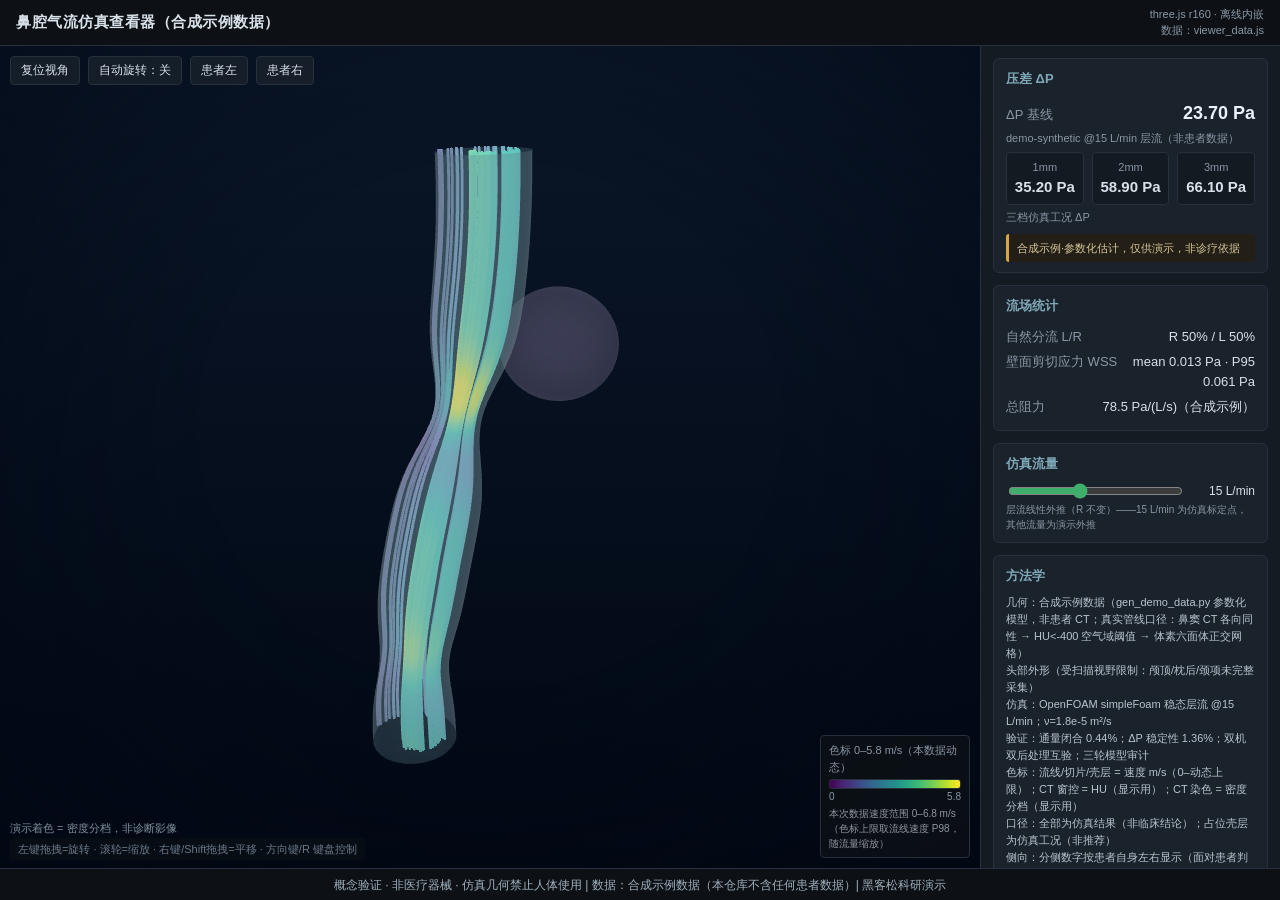
==== commit 743cda95: "sanitize: 工作区路径占位化（红队 L-遗留；README 宣称对齐）" ====
--- a/code/viewer/viewer.html
+++ b/code/viewer/viewer.html
@@ -145,7 +145,7 @@
         <div class="metric-row"><span class="k">壁面剪切应力 WSS</span><span class="v" id="m-wss">—</span></div>
         <div class="metric-row"><span class="k">总阻力</span><span class="v" id="m-res">—</span></div>
         <div class="metric-row" id="row-splitdp" style="display:none"><span class="k">分侧压降（Run-A 口径）</span><span class="v" id="m-splitdp">—</span></div>
-        <div class="caliber" id="row-splitdp-note" style="display:none">ΔP 18.45 Pa 系 v5 定流量口径；R 66.2 与分侧数字系 v5C 等压法口径（见方法学面板）；两口径不可互换</div>
+        <div class="caliber" id="row-splitdp-note" style="display:none">ΔP 系定流量口径；R 与分侧数字系等压法口径（见方法学面板）；两口径不可互换，具体数值随加载数据变化（演示口径）</div>
       </section>
 
       <section class="card" id="flow-card">
@@ -173,19 +173,19 @@
 
       <section class="card">
         <h2>方法学</h2>
-        <div class="methodology" id="methodology-box">几何：鼻窦CT 0.35mm 各向同性 → HU&lt;-400 空气域阈值 → 体素六面体正交网格
+        <div class="methodology" id="methodology-box">几何：合成示例数据（gen_demo_data.py 参数化模型，非患者 CT；真实管线口径：鼻窦 CT 各向同性 → HU&lt;-400 空气域阈值 → 体素六面体正交网格）
 头部外形（受扫描视野限制：颅顶/枕后/颈项未完整采集）
 仿真：OpenFOAM simpleFoam 稳态层流 @15 L/min；ν=1.8e-5 m²/s
 验证：通量闭合 0.44%；ΔP 稳定性 1.36%；双机双后处理互验；三轮模型审计
 色标：流线/切片/壳层 = 速度 m/s（0–动态上限）；CT 窗控 = HU（显示用）；CT 染色 = 密度分档（显示用）
 口径：全部为仿真结果（非临床结论）；占位壳层为仿真工况（非推荐）
-侧向：分侧数字按患者自身左右显示（面对患者判读，患者左=画面右）；当前为右 51.9% / 左 48.1%，系等压法（Run-B/v5C）实测通气分配——患者右鼻孔开口面积占比约 39%，通气却过半；分侧压降 R 13.99 / L 21.30 Pa 为 Run-A 面积分流口径；临床意义待主诊医师复核，不作诊断依据；画面方位导航用工具条「患者左/患者右」按钮</div>
+侧向：分侧数字按患者自身左右显示（面对患者判读，患者左=画面右）；分侧通气分配与分侧压降为演示口径、随加载数据变化（本仓库为合成示例数据，非患者数据；以页面加载的 viewer_data.js meta 为准）；临床意义待主诊医师复核，不作诊断依据；画面方位导航用工具条「患者左/患者右」按钮</div>
       </section>
 
       <section class="card" id="ct-thumb-card" style="display:none">
         <h2>CT 缩略图</h2>
         <div id="ct-thumbs"></div>
-        <div class="caption" id="ct-thumb-caption">本模型由此重建（鼻窦CT 0.35mm 各向同性）</div>
+        <div class="caption" id="ct-thumb-caption">本模型由此重建（合成示例数据 · gen_demo_data.py 参数化模型，非患者 CT）</div>
       </section>
 
       <section class="card">
@@ -275,20 +275,20 @@
   }
   return {
     meta: {
-      title: '鼻腔气流 3D 交互查看器（DEV-MOCK 模拟数据）',
-      caseBaseline: '模拟病例 · 15 L/min（层流）',
+      title: '鼻腔气流仿真查看器（合成示例数据）',
+      caseBaseline: 'demo-synthetic @15 L/min 层流（非患者数据）',
       units: { resistance: 'Pa·min/L' },
       metrics: {
-        dP_baseline_Pa: 18.45,
-        dP_1mm_Pa: 28.55,
-        dP_2mm_Pa: 47.32,
-        dP_3mm_Pa: 52.40,
-        dP_note: '层流下界估计，不确定度±20-50%（占位档为仿真工况，非推荐）',
-        split_L_pct: 55.3,
-        split_R_pct: 44.7,
-        wss_mean_Pa: 1.84,
-        wss_p95_Pa: 6.72,
-        resistance_total: 1.23
+        dP_baseline_Pa: 23.7,
+        dP_1mm_Pa: 35.2,
+        dP_2mm_Pa: 58.9,
+        dP_3mm_Pa: 66.1,
+        dP_note: '合成示例·参数化估计，仅供演示，非诊疗依据',
+        split_L_pct: 50.0,
+        split_R_pct: 50.0,
+        wss_mean_Pa: 0.013,
+        wss_p95_Pa: 0.061,
+        resistance_total: '78.5 Pa/(L/s)（合成示例）'
       }
     },
     airwayMesh: air,
@@ -297,7 +297,7 @@
     streamlines: lines,
     slices: slices,
     placeholders: ph,
-    curve: { volumes_cm3: [0, 4.37, 8.24, 10.42], dP_Pa: [18.45, 28.55, 47.32, 52.40], band_Pa: [30, 150] }
+    curve: { volumes_cm3: [0.0, 5.5, 11.0, 16.5], dP_Pa: [18.0, 27.6, 37.2, 46.8], band_Pa: [28.08, 70.2] }
   };
 })();
 
@@ -355,8 +355,8 @@
       { z_mm: 0, img_b64: makeThumb('z=0mm'), wc: -450, ww: 900 },
       { z_mm: 8, img_b64: makeThumb('z=8mm'), wc: -450, ww: 900 }
     ],
-    metrics_deltaP: { dP_L_Pa: 13.99, dP_R_Pa: 21.30, note: 'Run-A 面积分流口径 @15 L/min' },
-    meta: { patient: 'A（数据捐献者授权）', source: '鼻窦CT 0.35mm 各向同性', units: 'HU / mm' }
+    metrics_deltaP: { dP_L_Pa: 11.85, dP_R_Pa: 11.85, note: '合成示例·对称口径（50/50 分流），演示口径随数据变化' },
+    meta: { patient: '合成示例（非患者数据）', source: '合成示例·参数化模型（非 CT）', units: 'HU / mm' }
   };
 })();
 <!--
